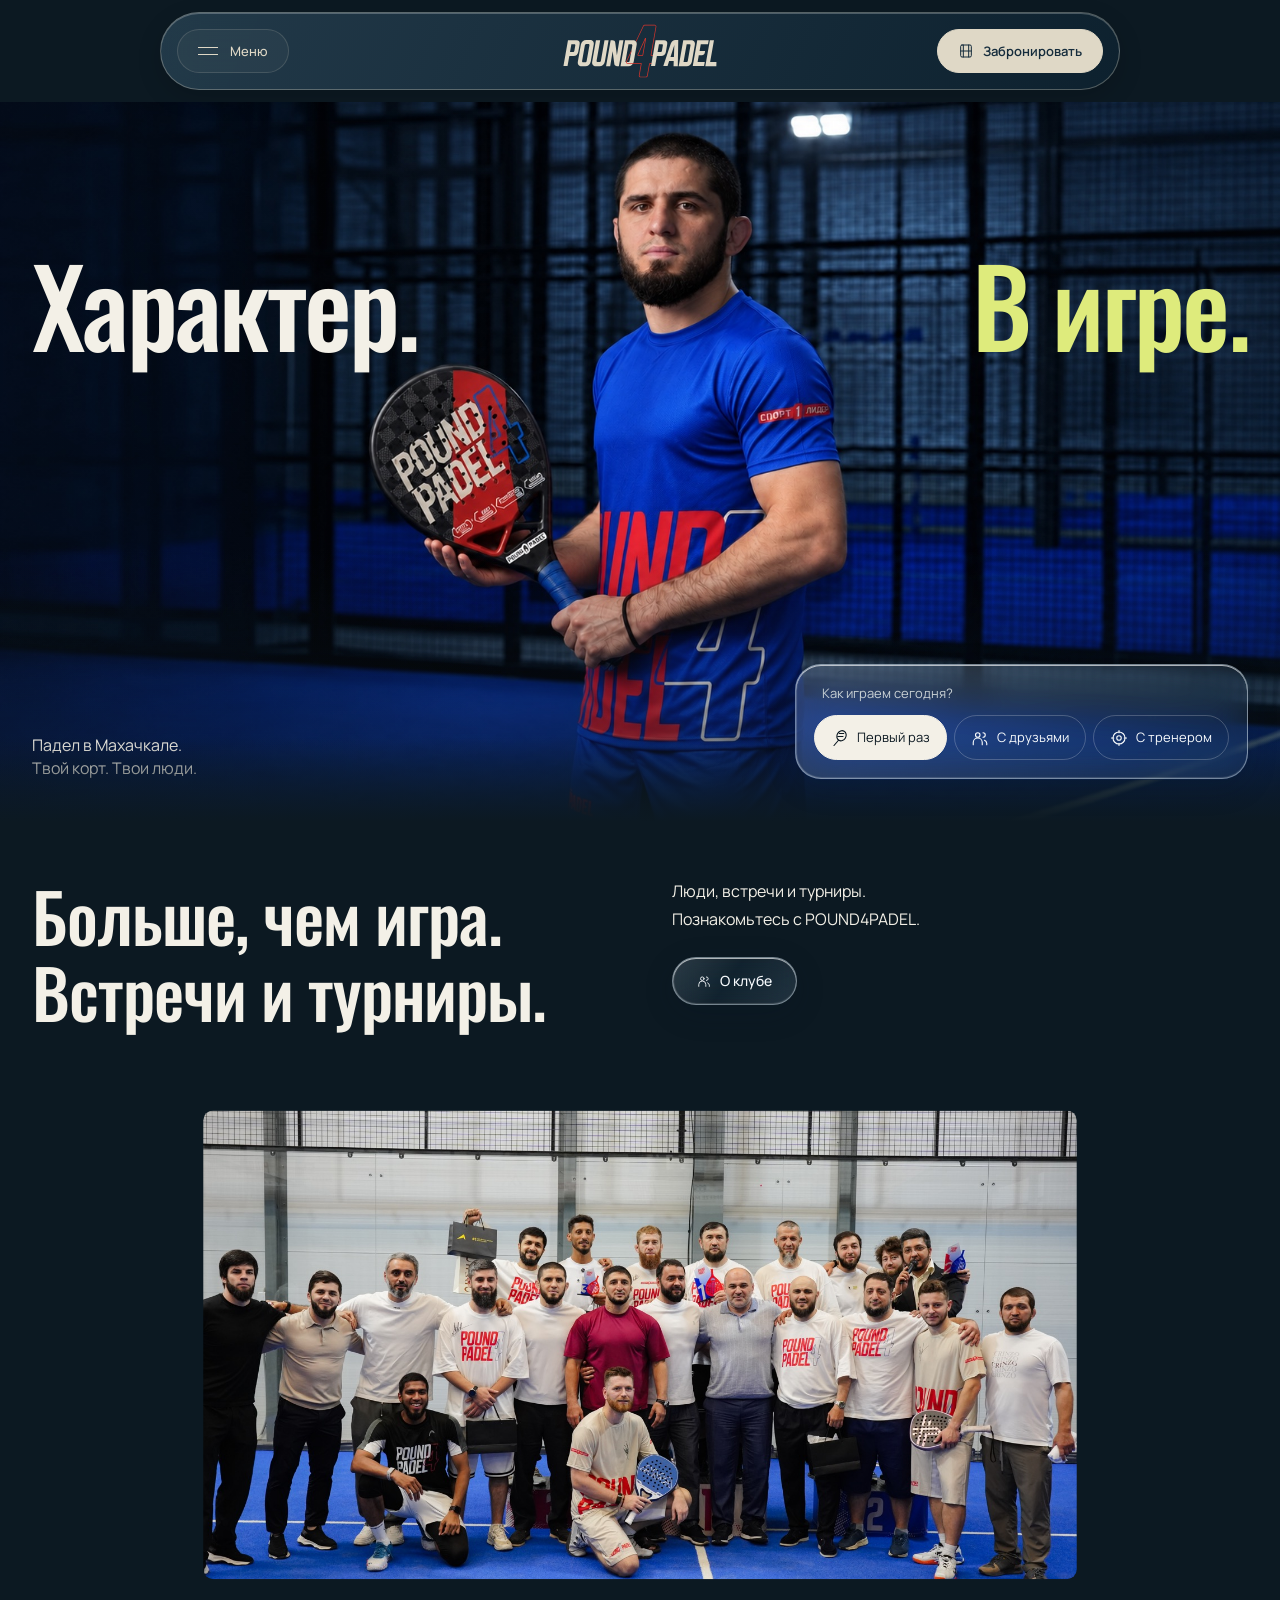
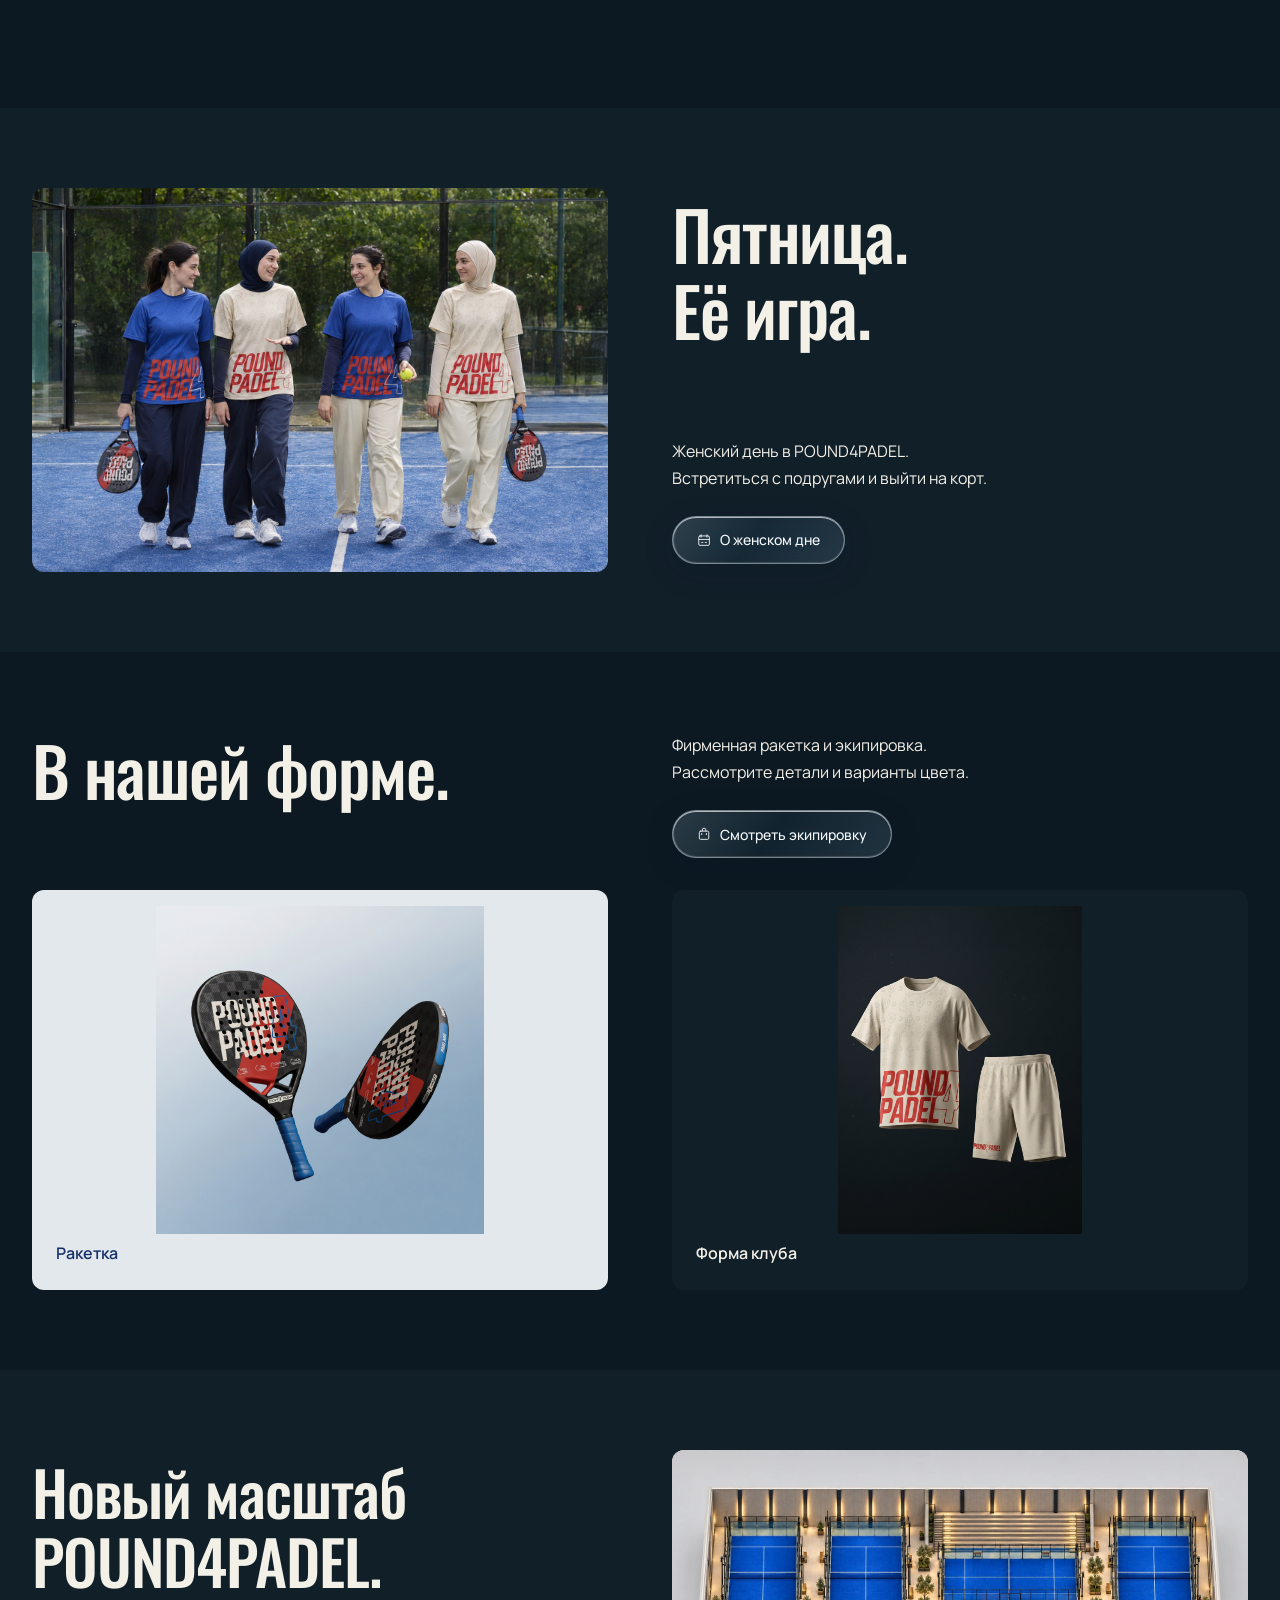
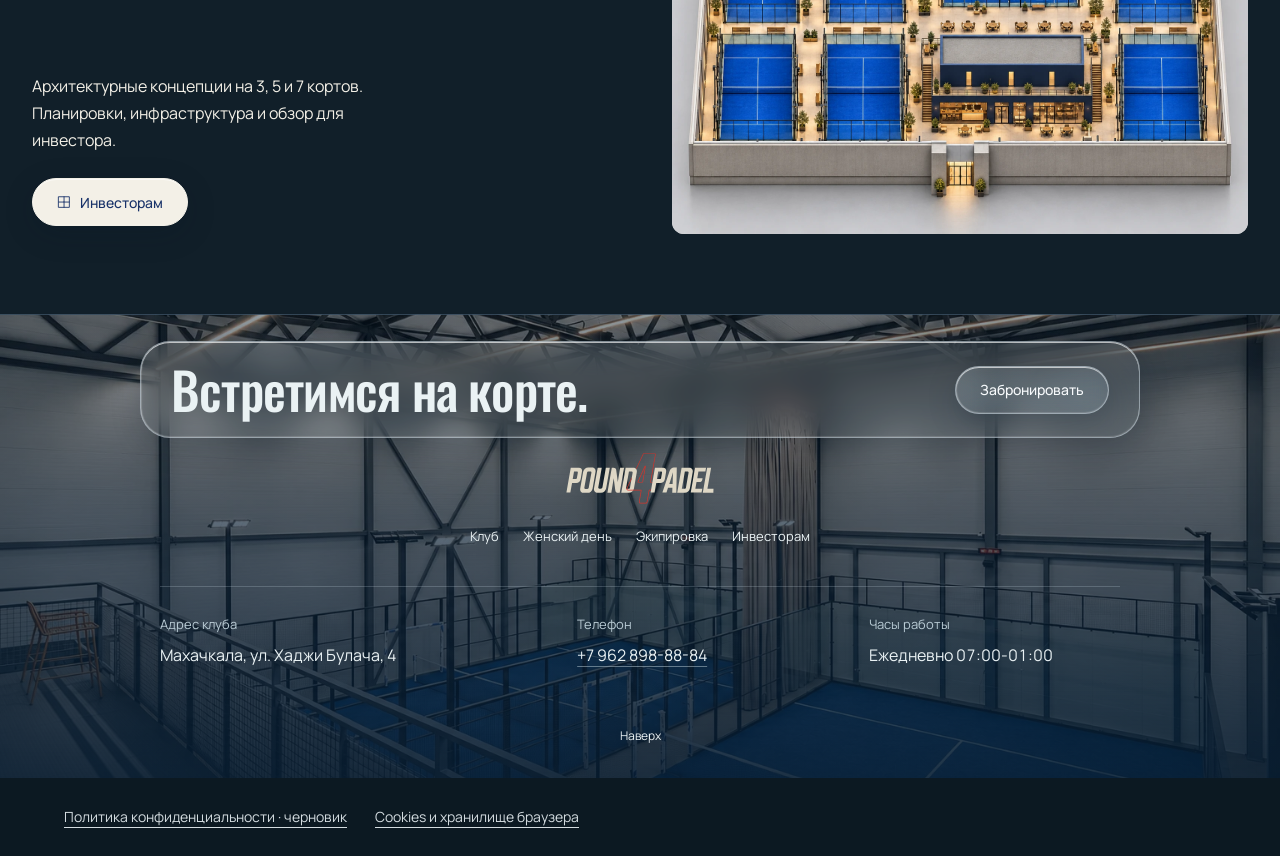
==== index.html @ c58ef733 "Refine capsule header and responsive navigation" ====
<!doctype html>
<html lang="ru">
<head><meta charset="utf-8"><meta http-equiv="Content-Security-Policy" content="default-src 'none'; script-src 'self' 'sha256-j190XaAT1OAZhYQk1CuRRf0c6F/wVRkdZjx1zXgl/Vw=' 'sha256-GOuy7npAQOIuOG693btuK/VLMtXKJEKAlKMQiYNycAg='; script-src-attr 'none'; style-src 'self' 'unsafe-inline'; img-src 'self' data:; font-src 'self'; media-src 'self'; connect-src 'none'; object-src 'none'; base-uri 'none'; form-action 'none'; upgrade-insecure-requests"><meta name="referrer" content="no-referrer"><meta name="viewport" content="width=device-width,initial-scale=1"><meta name="theme-color" content="#101820"><title>Падел-клуб POUND4PADEL в Махачкале</title><meta name="description" content="Падел-клуб POUND4PADEL в Махачкале: игра с друзьями и тренером, женский день, фирменная экипировка и архитектурные концепции для инвесторов."><link rel="icon" href="assets/logo-blue.svg" type="image/svg+xml"><link rel="preload" href="assets/oswald.ttf" as="font" type="font/ttf" crossorigin><link rel="stylesheet" href="site-index.c8ed34f610.css"><script defer src="app.js?v=astra-1"></script><link rel="preload" href="assets/manrope.ttf" as="font" type="font/ttf" crossorigin><script defer src="investors.js?v=3"></script><script defer src="components.js?v=1"></script><link rel="preload" href="assets/islam-likeness-corrected.jpg" as="image"><script defer src="site-experience.js?v=astra-1"></script>
<link rel="canonical" href="https://jonessssenator-art.github.io/pound4padel-concept/">
<meta name="robots" content="index, follow, max-image-preview:large">
<link rel="sitemap" type="application/xml" href="https://jonessssenator-art.github.io/pound4padel-concept/sitemap.xml">
<meta property="og:type" content="website">
<meta property="og:site_name" content="POUND4PADEL">
<meta property="og:locale" content="ru_RU">
<meta property="og:title" content="Падел-клуб POUND4PADEL в Махачкале">
<meta property="og:description" content="Падел-клуб POUND4PADEL в Махачкале: игра с друзьями и тренером, женский день, фирменная экипировка и архитектурные концепции для инвесторов.">
<meta property="og:url" content="https://jonessssenator-art.github.io/pound4padel-concept/">
<meta property="og:image" content="https://jonessssenator-art.github.io/pound4padel-concept/assets/club-community.jpg">
<meta property="og:image:alt" content="Участники встречи в клубе POUND4PADEL">
<meta property="og:image:width" content="1800">
<meta property="og:image:height" content="1200">
<meta name="twitter:card" content="summary_large_image">
<meta name="twitter:title" content="Падел-клуб POUND4PADEL в Махачкале">
<meta name="twitter:description" content="Падел-клуб POUND4PADEL в Махачкале: игра с друзьями и тренером, женский день, фирменная экипировка и архитектурные концепции для инвесторов.">
<meta name="twitter:image" content="https://jonessssenator-art.github.io/pound4padel-concept/assets/club-community.jpg">
<meta name="twitter:image:alt" content="Участники встречи в клубе POUND4PADEL">
<script type="application/ld+json">
{
  "@context": "https://schema.org",
  "@graph": [
    {
      "@type": [
        "SportsActivityLocation",
        "SportsOrganization"
      ],
      "@id": "https://jonessssenator-art.github.io/pound4padel-concept/#club",
      "name": "POUND4PADEL",
      "url": "https://jonessssenator-art.github.io/pound4padel-concept/",
      "description": "Падел-клуб POUND4PADEL в Махачкале.",
      "sport": "Падел",
      "logo": "https://jonessssenator-art.github.io/pound4padel-concept/assets/logo-blue.svg",
      "image": "https://jonessssenator-art.github.io/pound4padel-concept/assets/club-community.jpg",
      "address": {
        "@type": "PostalAddress",
        "streetAddress": "ул. Хаджи Булача, 4",
        "addressLocality": "Махачкала",
        "addressRegion": "Республика Дагестан",
        "addressCountry": "RU"
      },
      "telephone": "+79628988884",
      "openingHoursSpecification": {
        "@type": "OpeningHoursSpecification",
        "dayOfWeek": [
          "https://schema.org/Monday",
          "https://schema.org/Tuesday",
          "https://schema.org/Wednesday",
          "https://schema.org/Thursday",
          "https://schema.org/Friday",
          "https://schema.org/Saturday",
          "https://schema.org/Sunday"
        ],
        "opens": "07:00",
        "closes": "01:00"
      }
    },
    {
      "@type": "WebSite",
      "@id": "https://jonessssenator-art.github.io/pound4padel-concept/#website",
      "url": "https://jonessssenator-art.github.io/pound4padel-concept/",
      "name": "POUND4PADEL",
      "inLanguage": "ru-RU",
      "publisher": {
        "@id": "https://jonessssenator-art.github.io/pound4padel-concept/#club"
      }
    },
    {
      "@type": "WebPage",
      "@id": "https://jonessssenator-art.github.io/pound4padel-concept/#webpage",
      "url": "https://jonessssenator-art.github.io/pound4padel-concept/",
      "name": "Падел-клуб POUND4PADEL в Махачкале",
      "description": "Падел-клуб POUND4PADEL в Махачкале: игра с друзьями и тренером, женский день, фирменная экипировка и архитектурные концепции для инвесторов.",
      "inLanguage": "ru-RU",
      "isPartOf": {
        "@id": "https://jonessssenator-art.github.io/pound4padel-concept/#website"
      },
      "about": {
        "@id": "https://jonessssenator-art.github.io/pound4padel-concept/#club"
      },
      "publisher": {
        "@id": "https://jonessssenator-art.github.io/pound4padel-concept/#club"
      },
      "primaryImageOfPage": {
        "@id": "https://jonessssenator-art.github.io/pound4padel-concept/#image"
      },
      "mainEntity": {
        "@id": "https://jonessssenator-art.github.io/pound4padel-concept/#club"
      }
    },
    {
      "@type": "ImageObject",
      "@id": "https://jonessssenator-art.github.io/pound4padel-concept/#image",
      "contentUrl": "https://jonessssenator-art.github.io/pound4padel-concept/assets/club-community.jpg",
      "caption": "Участники встречи в клубе POUND4PADEL",
      "width": 1800,
      "height": 1200
    }
  ]
}
</script>
<link rel="preload" href="assets/logo.svg" as="image"><script>document.documentElement.dataset.chrome=new URLSearchParams(location.search).get("chrome")||"compact";</script><script defer src="astra-motion.js?v=1"></script></head>
<body class="site-experience home-page"><script src="loader.js?v=logo-draw-1"></script><a class="skip" href="#main">К содержанию</a><header class="header" id="top"><a class="brand" href="./" aria-label="POUND4PADEL - главная"><img src="assets/logo.svg" width="150" height="53" alt="POUND4PADEL"></a><nav id="navigation" aria-label="Основная навигация"><span class="nav-left"><a href="./" aria-current="page">Главная</a><a href="club.html">Клуб</a><a href="women.html">Женский день</a></span><span class="nav-right"><a href="equipment.html">Экипировка</a><a href="investors.html">Инвесторам</a><a href="#contacts">Контакты</a></span></nav><a class="header-cta ui-button ui-button-small" href="https://app.pound4padel.pro/"><svg class="site-icon" viewBox="0 0 24 24" fill="none" stroke="currentColor" stroke-width="1.6" stroke-linecap="round" stroke-linejoin="round" aria-hidden="true"><rect x="4" y="3" width="16" height="18" rx="2"/><path d="M4 12h16M8 3v18m8-18v18"/></svg>Забронировать</a><span class="header-city">Махачкала</span><button class="menu" aria-label="Открыть меню" aria-controls="navigation" aria-expanded="false"><i class="menu-lines" aria-hidden="true"><span></span><span></span></i><b class="menu-label" aria-hidden="true">Меню</b></button></header><main id="main"><section class="hero" aria-labelledby="hero-title"><img class="hero-photo" src="assets/islam-likeness-corrected.jpg" width="1672" height="941" alt="Ислам Махачев на падел-корте в фирменной форме POUND4PADEL." fetchpriority="high"><div class="hero-shade"></div><h1 id="hero-title"><span class="hero-left">Характер.</span><span class="hero-right">В игре.</span></h1><p class="hero-note">Падел в Махачкале.<br>Твой корт. Твои люди.</p><div class="game-dock" aria-label="Быстрый выбор игры"><p>Как играем сегодня?</p><div><a href="club.html?format=start#play"><svg class="site-icon" viewBox="0 0 24 24" fill="none" stroke="currentColor" stroke-width="1.6" stroke-linecap="round" stroke-linejoin="round" aria-hidden="true"><ellipse cx="14" cy="9" rx="6" ry="7" transform="rotate(30 14 9)"/><path d="m10 15-6 7m7-16h6m-8 4h7"/></svg>Первый раз</a><a href="club.html?format=friends#play"><svg class="site-icon" viewBox="0 0 24 24" fill="none" stroke="currentColor" stroke-width="1.6" stroke-linecap="round" stroke-linejoin="round" aria-hidden="true"><circle cx="9" cy="8" r="3"/><path d="M3 21v-3a6 6 0 0 1 12 0v3M16 5a3 3 0 0 1 0 6m2 4a5 5 0 0 1 3 4v2"/></svg>С друзьями</a><a href="club.html?format=practice#play"><svg class="site-icon" viewBox="0 0 24 24" fill="none" stroke="currentColor" stroke-width="1.6" stroke-linecap="round" stroke-linejoin="round" aria-hidden="true"><circle cx="12" cy="12" r="8"/><circle cx="12" cy="12" r="3"/><path d="M12 2v3m0 14v3M2 12h3m14 0h3"/></svg>С тренером</a></div></div></section>
<section class="home-club section" id="club"><div class="section-heading"><h2>Больше, чем игра.<br>Встречи и турниры.</h2><div class="teaser-copy"><p>Люди, встречи и турниры.<br>Познакомьтесь с POUND4PADEL.</p><a class="ui-button" href="club.html"><svg class="site-icon" viewBox="0 0 24 24" fill="none" stroke="currentColor" stroke-width="1.6" stroke-linecap="round" stroke-linejoin="round" aria-hidden="true"><circle cx="9" cy="8" r="3"/><path d="M3 21v-3a6 6 0 0 1 12 0v3M16 5a3 3 0 0 1 0 6m2 4a5 5 0 0 1 3 4v2"/></svg>О клубе</a></div></div><a class="teaser-photo motion-reveal" href="club.html" aria-label="Познакомиться с клубом"><img src="assets/club-community.jpg" width="1800" height="1200" alt="Участники встречи на корте POUND4PADEL" loading="lazy"></a></section>
<section class="home-women section" id="women"><div class="section-heading"><h2>Пятница.<br>Её игра.</h2><div class="teaser-copy"><p>Женский день в POUND4PADEL.<br>Встретиться с подругами и выйти на корт.</p><a class="ui-button" href="women.html"><svg class="site-icon" viewBox="0 0 24 24" fill="none" stroke="currentColor" stroke-width="1.6" stroke-linecap="round" stroke-linejoin="round" aria-hidden="true"><rect x="3" y="5" width="18" height="16" rx="2"/><path d="M7 3v4m10-4v4M3 11h18m-13 5h2m4 0h2"/></svg>О женском дне</a></div></div><a class="teaser-photo" href="women.html" aria-label="Подробнее о женском дне"><img src="assets/women-friday.jpg" width="1536" height="1024" alt="Участницы женского дня на падел-корте" loading="lazy"></a></section>
<section class="home-equipment section" id="equipment"><div class="section-heading"><h2>В нашей форме.</h2><div class="teaser-copy"><p>Фирменная ракетка и экипировка.<br>Рассмотрите детали и варианты цвета.</p><a class="ui-button" href="equipment.html"><svg class="site-icon" viewBox="0 0 24 24" fill="none" stroke="currentColor" stroke-width="1.6" stroke-linecap="round" stroke-linejoin="round" aria-hidden="true"><rect x="4" y="7" width="16" height="14" rx="2"/><path d="M9 7V5a3 3 0 0 1 6 0v2M8 11v2m8-2v2"/></svg>Смотреть экипировку</a></div></div><div class="home-products"><a href="equipment.html#racket"><img src="assets/rackets.jpeg" width="2048" height="2048" alt="Фирменная ракетка POUND4PADEL" loading="lazy"><span>Ракетка</span></a><a href="equipment.html#kit"><img src="assets/kit.jpeg" width="1792" height="2400" alt="Бежевая форма POUND4PADEL" loading="lazy"><span>Форма клуба</span></a></div></section>
<section class="home-investors section" id="investors"><div class="section-heading"><h2>Новый масштаб<br>POUND4PADEL.</h2><div class="teaser-copy"><p>Архитектурные концепции на 3, 5 и 7 кортов. Планировки, инфраструктура и обзор для инвестора.</p><a class="ui-button ui-button-primary" href="investors.html"><svg class="site-icon" viewBox="0 0 24 24" fill="none" stroke="currentColor" stroke-width="1.6" stroke-linecap="round" stroke-linejoin="round" aria-hidden="true"><path d="M3 3h18v18H3zM3 12h9V3m0 9h9m-9 0v9"/></svg>Инвесторам</a></div></div><a class="investor-teaser-image" href="investors.html" aria-label="Открыть архитектурные концепции для инвестора"><img src="assets/investor-7-straight.webp" width="1536" height="1024" alt="Концепция комплекса POUND4PADEL на семь кортов" loading="lazy"></a></section>
</main><dialog class="image-dialog" aria-label="Просмотр фотографий"><button class="dialog-close ui-button ui-button-small" aria-label="Закрыть просмотр">Закрыть <span aria-hidden="true">×</span></button><img alt=""><p aria-live="polite"></p><div class="gallery-controls" hidden><div class="gallery-step"><button type="button" class="ui-button ui-button-small" data-gallery-step="-1" aria-label="Предыдущее фото">Назад</button><button type="button" class="ui-button ui-button-small" data-gallery-step="1" aria-label="Следующее фото">Далее</button></div><div class="gallery-thumbs" aria-label="Фотографии клуба"></div></div></dialog><footer class="site-footer" id="footer"><div class="footer-invite"><h2>Встретимся на корте.</h2><a class="ui-button" href="https://app.pound4padel.pro/">Забронировать</a></div><a href="./" aria-label="POUND4PADEL - главная"><img src="assets/logo.svg" width="150" height="53" alt="POUND4PADEL"></a><nav aria-label="Разделы сайта"><a href="club.html">Клуб</a><a href="women.html">Женский день</a><a href="equipment.html">Экипировка</a><a href="investors.html">Инвесторам</a></nav><div class="club-contacts" id="contacts" role="group" aria-label="Контакты клуба"><div><span class="contact-label">Адрес клуба</span><address>Махачкала, ул. Хаджи Булача, 4</address></div><div><span class="contact-label">Телефон</span><a class="contact-phone" href="tel:+79628988884">+7 962 898-88-84</a></div><div><span class="contact-label">Часы работы</span><p>Ежедневно <span class="contact-hours">07:00-01:00</span></p></div></div><a href="#top">Наверх</a></footer><nav class="legal-links" aria-label="Правовая информация"><a href="privacy.html">Политика конфиденциальности · черновик</a><a href="cookies.html">Cookies и хранилище браузера</a></nav><script src="chrome-options.js"></script></body></html>
---- site-index.c8ed34f610.css ----
/* style.css */
@font-face{font-family:Involve;src:url('assets/involve.ttf') format('truetype');font-weight:100 900;font-display:swap}*{box-sizing:border-box}html{scroll-behavior:smooth;scroll-padding-top:24px}body{margin:0;background:#101820;color:#f3f0e8;font-family:Involve,sans-serif;font-size:16px;line-height:1.5}::selection{background:#d4352c;color:white}a{color:inherit;text-decoration:none}button{font:inherit;color:inherit;cursor:pointer}button,a,summary{-webkit-tap-highlight-color:transparent}button:focus-visible,a:focus-visible,summary:focus-visible,[tabindex]:focus-visible{outline:3px solid #d9ef50;outline-offset:6px}img{display:block;max-width:100%}svg{width:26px;height:26px;fill:none;stroke:currentColor;stroke-width:1.5}h1,h2,h3,p,figure{margin:0}h1,h2,h3{font-weight:500;letter-spacing:-.045em;line-height:1.02}h2{font-size:clamp(42px,5.7vw,88px)}p{font-weight:400}button{border:0;background:none}section{position:relative}section[id]{scroll-margin-top:24px}.skip{position:fixed;left:16px;top:-80px;padding:12px;background:#fff;color:#1448a3;z-index:20}.skip:focus{top:16px}.header{height:92px;padding:18px 3.2%;display:flex;align-items:center;justify-content:space-between;background:#101820;gap:40px}.brand{width:150px}.header nav{display:flex;gap:36px;margin-left:auto;margin-right:6vw;font-size:14px}.header nav a{padding:12px 0}.header-cta{display:flex;align-items:center;gap:32px;border-bottom:1px solid #f3f0e855;padding:8px 0;font-size:14px}.header-cta span{font-size:25px}.menu{display:none}.hero{width:100%;aspect-ratio:1672/941;overflow:hidden;isolation:isolate}.hero-photo{position:absolute;inset:0;width:100%;height:100%;object-fit:cover}.hero-shade{position:absolute;inset:0;background:linear-gradient(90deg,#07131966,transparent 37%,transparent 64%,#07131944),linear-gradient(0deg,#071319bb,transparent 28%);pointer-events:none}.hero h1{position:absolute;inset:0;font-size:clamp(60px,7.4vw,120px);font-weight:400;letter-spacing:-.065em}.hero h1 span{position:absolute;top:33%}.hero-left{left:3.2%}.hero-right{right:4.5%;color:#e0ec87}.hero-note{position:absolute;left:3.4%;top:53%;font-size:clamp(14px,1.15vw,18px);line-height:1.4}.hero-person{position:absolute;right:4%;top:55%;font-size:14px}.hero-link{position:absolute;bottom:6%;right:3.3%;display:flex;align-items:center;gap:60px;border-bottom:1px solid #e0ec87;padding-bottom:12px;font-size:clamp(17px,1.6vw,25px);color:#e0ec87}.scroll-link{position:absolute;left:3.4%;bottom:6%;border:1px solid #ffffff66;border-radius:50%;width:48px;height:48px;display:grid;place-items:center}.energy{min-height:760px;height:64vw;max-height:1000px;overflow:hidden;background:#08111c}.balls-photo{position:absolute;width:100%;height:100%;object-fit:cover;object-position:center}.energy-shade{position:absolute;inset:0;background:linear-gradient(0deg,#101820,transparent 35%),radial-gradient(ellipse at center,#07111d77,transparent 60%)}.energy-copy{position:relative;text-align:center;padding-top:19%;max-width:520px;margin:auto}.energy h2{font-size:clamp(50px,5.8vw,90px);line-height:.98;letter-spacing:-.05em}.energy p{font-size:15px;line-height:1.5;margin:26px 0 32px;text-shadow:0 1px 8px #000}.text-link{display:inline-flex;align-items:center;justify-content:space-between;gap:48px;padding:8px 0 12px;border-bottom:1px solid currentColor;font-size:16px}.section{padding:100px 4%}.section-heading{display:flex;justify-content:space-between;align-items:flex-end;gap:40px;margin-bottom:50px}.section-heading>p{font-size:16px;line-height:1.4;max-width:280px}.play{padding-top:40px}.play-layout{display:grid;grid-template-columns:1fr 1fr;gap:7vw;align-items:center}.tabs{display:flex;border-bottom:1px solid #ffffff40;gap:26px;margin-bottom:35px}.tabs button{padding:16px 0;white-space:nowrap;font-size:15px;border-bottom:2px solid transparent;margin-bottom:-1px;color:#b2bac0}.tabs [aria-selected=true]{color:#e0ec87;border-color:#e0ec87}.panel h3{font-size:clamp(30px,3vw,46px);margin-bottom:20px}.panel p{max-width:430px;font-size:16px;color:#c0c9cd;line-height:1.65}.panel .text-link{margin-top:28px}.panel[hidden]{display:none}.court-demo{background:#183269;padding:26px 24px 20px;border-radius:3px}.court{width:100%;height:auto;display:block;stroke:none}.surface{fill:#1448a3}.lines{fill:none;stroke:#dfd8c6;stroke-width:2}.lines .net{stroke-width:4;stroke-dasharray:3 3}.players{fill:#dfd8c6}.players circle:nth-child(n+3){fill:#d4352c;stroke:#f9a294;stroke-width:2}.rally-ball{fill:#e0ef57}.court-caption{display:flex;justify-content:space-between;align-items:center;gap:20px;font-size:12px;margin-top:18px;color:#e9edff}.rally-toggle{padding:10px 0;text-align:right;font-size:12px}.rally-toggle span{padding-left:7px}.equipment{padding-top:60px}.equipment .section-heading h2{font-size:clamp(42px,5vw,76px)}.equipment-grid{display:grid;grid-template-columns:1.12fr 1fr;gap:24px;align-items:start}.equipment figure{position:relative;overflow:hidden}.equipment figure img{width:100%;object-fit:cover;transition:transform 600ms cubic-bezier(.23,1,.32,1)}.racket-card img{aspect-ratio:1/1.08}.kit-card{margin-top:100px}.kit-card img{aspect-ratio:1/1.12;object-position:50% 45%}.equipment figcaption{padding:24px 0 0;display:flex;flex-wrap:wrap;align-items:baseline;justify-content:space-between;gap:16px}.equipment h3{font-size:28px}.equipment figcaption span{font-size:13px;color:#b2bac0}.space{height:800px;min-height:620px;overflow:hidden}.space>img{width:100%;height:100%;object-fit:cover}.space-shade{position:absolute;inset:0;background:linear-gradient(0deg,#071319df,transparent 65%),linear-gradient(90deg,#07131977,transparent)}.space-top{position:absolute;top:40px;left:4%;right:4%;display:flex;justify-content:space-between;font-size:14px}.space h2{position:absolute;left:4%;top:27%;font-size:clamp(70px,9vw,140px);color:#e0ec87}.space-bottom{position:absolute;bottom:55px;left:4%;right:4%;display:flex;justify-content:space-between;align-items:flex-end;gap:30px}.space-bottom p{font-size:16px;line-height:1.6}.space-bottom .text-link{color:#e0ec87}.first{display:grid;grid-template-columns:1fr 1fr;gap:8vw;padding-bottom:120px}.first h2{font-size:clamp(40px,4.6vw,68px)}.first>div>p{color:#b2bac0;margin-top:22px}.questions details{border-top:1px solid #ffffff35}.questions details:last-child{border-bottom:1px solid #ffffff35}.questions summary{list-style:none;display:flex;align-items:center;justify-content:space-between;gap:24px;font-size:18px;cursor:pointer;padding:24px 0}.questions summary::-webkit-details-marker{display:none}.questions summary span{font-size:27px;line-height:1;transition:transform 200ms cubic-bezier(.23,1,.32,1)}.questions details[open] summary span{transform:rotate(45deg)}.questions details p{color:#bbc6cc;font-size:15px;line-height:1.6;max-width:500px;padding:0 40px 25px 0}.closing{background:#1448a3;display:flex;justify-content:space-between;align-items:flex-end;gap:50px;padding-top:80px;padding-bottom:85px}.closing h2{font-size:clamp(48px,6.8vw,104px)}.closing>div{max-width:340px}.closing p{font-size:15px;line-height:1.6;margin-bottom:30px}.closing .text-link{font-size:15px}footer{padding:50px 4%;display:flex;align-items:center;justify-content:space-between;gap:40px}footer p{font-size:11px;line-height:1.6;color:#b2bac0;max-width:560px}footer>a:last-child{font-size:13px;white-space:nowrap}.header a,.text-link,.hero-link{transition:color 160ms ease}.header a:hover,.text-link:hover{color:#e0ec87}@media(hover:hover) and (pointer:fine){.equipment figure:hover img{transform:scale(1.025)}}@media(min-width:1600px){.section{padding-left:max(4%,calc((100vw - 1600px)/2));padding-right:max(4%,calc((100vw - 1600px)/2))}}
@media(max-width:950px){.header{height:80px}.header nav{margin-right:0;gap:24px}.hero{min-height:620px;aspect-ratio:auto}.hero-photo{object-position:51% center}.hero h1{font-size:7.2vw}.hero h1 span{top:32%}.hero-person{top:52%}.hero-note{top:48%;font-size:13px}.hero-link{gap:25px}.energy{min-height:680px}.energy-copy{padding-top:150px}.section{padding:75px 5%}.play-layout{gap:30px}.tabs{gap:18px}.tabs button{font-size:13px}.court-demo{padding:15px}.court-caption{flex-direction:column;gap:0;align-items:flex-start}.kit-card{margin-top:60px}.equipment figcaption{display:block}.equipment figcaption span{display:block;margin-top:12px}.equipment h3{font-size:24px}.space{height:700px}.first{gap:35px}.closing{gap:30px}footer{gap:30px}}
@media(max-width:650px){.header{height:76px;padding:13px 20px;gap:20px}.brand{width:115px}.header-cta{margin-left:auto;gap:12px;font-size:13px}.menu{display:flex;flex-direction:column;justify-content:center;gap:6px;width:38px;height:44px;padding:7px}.menu span{height:1px;background:currentColor;width:24px;transition:transform 200ms ease}.menu[aria-expanded=true] span:first-child{transform:translateY(3.5px) rotate(45deg)}.menu[aria-expanded=true] span:last-child{transform:translateY(-3.5px) rotate(-45deg)}.header nav{display:none;position:absolute;left:0;right:0;top:76px;background:#101820;z-index:10;padding:20px;box-shadow:0 20px 30px #0004}.header nav.open{display:flex;flex-direction:column;gap:6px}.header nav a{padding:12px}.hero{height:calc(100svh - 76px);max-height:850px;min-height:640px}.hero-photo{object-position:51% center}.hero-shade{background:linear-gradient(0deg,#071319ef,transparent 55%),linear-gradient(90deg,#07131922,transparent)}.hero h1{inset:auto 20px 130px;height:auto;font-size:clamp(48px,13vw,76px);line-height:1.05;letter-spacing:-.055em}.hero h1 span{position:static;display:block}.hero-right{margin-left:19%}.hero-note{top:20px;left:20px;font-size:12px}.hero-person{top:20px;right:20px;font-size:11px}.hero-link{left:20px;right:20px;bottom:30px;font-size:18px}.scroll-link{display:none}.energy{height:700px;min-height:0}.balls-photo{object-position:49% center}.energy-copy{padding:170px 18px 0}.energy h2{font-size:57px}.energy p{font-size:14px}.energy-shade{background:linear-gradient(0deg,#101820,transparent 60%),radial-gradient(ellipse at center,#07111d88,transparent 80%)}.section{padding:62px 20px}.section-heading{display:block;margin-bottom:32px}.section-heading p{margin-top:22px;font-size:14px}.play{padding-top:30px}.play-layout{display:flex;flex-direction:column;align-items:stretch;gap:38px}.tabs{justify-content:space-between;gap:8px}.tabs button{font-size:14px}.panel{min-height:270px}.panel h3{font-size:35px}.panel p{font-size:15px}.court-caption{flex-direction:row;align-items:center;font-size:10px;gap:10px}.rally-toggle{font-size:11px}.equipment-grid{grid-template-columns:1fr;gap:42px}.kit-card{margin-top:0}.equipment figure img{aspect-ratio:1/1.08}.equipment figcaption{padding-top:20px}.equipment h3{font-size:28px}.equipment figcaption span{font-size:12px;margin-top:8px}.space{height:690px;min-height:0}.space>img{object-position:56% center}.space-top{left:20px;right:20px;top:26px;font-size:11px}.space h2{left:20px;top:25%;font-size:76px}.space-bottom{left:20px;right:20px;bottom:35px;display:block}.space-bottom p{font-size:14px}.space-bottom .text-link{margin-top:30px;font-size:16px}.first{display:block}.first h2{font-size:47px}.first>div>p{font-size:14px}.questions{margin-top:36px}.questions summary{font-size:16px;padding:23px 0}.questions details p{font-size:14px;padding-right:12px}.closing{display:block;padding-top:55px;padding-bottom:60px}.closing h2{font-size:51px}.closing>div{margin-top:35px}.closing p{font-size:14px}footer{padding:35px 20px;flex-wrap:wrap;align-items:flex-start;gap:25px}footer>a:first-child{width:115px}footer p{order:3;width:100%;font-size:10px}footer>a:last-child{margin-left:auto}.text-link{font-size:15px}}
@media(prefers-reduced-motion:reduce){html{scroll-behavior:auto}*,*::before,*::after{animation:none!important;transition:none!important}.hero-photo,.balls-photo{transform:none!important}}
/* Let the responsive aspect ratio determine product image height. */
.equipment figure img{height:auto}
/* Connected photographic scenes and complete product views. */
.skip{top:0;transform:translateY(-160%)}.skip:focus{transform:translateY(-160%)}.skip:focus-visible{transform:translateY(0)}
.hero::after{content:"";position:absolute;inset:auto 0 0;height:110px;background:linear-gradient(transparent,#08111c);pointer-events:none;z-index:1}.hero-link,.scroll-link{z-index:2}.energy{margin-top:-1px}.energy::before{content:"";position:absolute;inset:0 0 auto;height:100px;background:linear-gradient(#08111c,transparent);z-index:1;pointer-events:none}.energy-copy{z-index:2}.energy{height:58vw;min-height:680px}.play{padding-bottom:50px}.equipment{padding-top:55px;padding-bottom:100px}.equipment-scene{position:relative;margin:0 -4.35% 42px;overflow:hidden;aspect-ratio:1.9}.equipment-scene>img{width:100%;height:100%;object-fit:cover}.equipment-scene::after{content:"";position:absolute;inset:0;pointer-events:none;background:linear-gradient(0deg,#101820,transparent 17%),linear-gradient(180deg,#101820,transparent 15%)}.detail-point{position:absolute;left:65%;top:30%;z-index:2;display:flex;align-items:center;gap:12px}.detail-point>span:first-child{display:grid;place-items:center;width:44px;height:44px;background:#dfd8c6;color:#101820;border-radius:50%;font-size:28px;box-shadow:0 6px 20px #0004}.point-label{font-size:13px;background:#101820d9;padding:8px 12px;border-radius:4px}.detail-note{position:absolute;z-index:3;left:55%;top:43%;max-width:290px;background:#dfd8c6;color:#101820;padding:22px;border-radius:8px;box-shadow:0 15px 40px #0005}.detail-note strong{font-size:16px}.detail-note p{font-size:13px;line-height:1.5;margin-top:10px}.scene-zoom{position:absolute;left:5%;bottom:10%;z-index:2;padding:12px 18px;background:#101820d9;border:1px solid #ffffff55;border-radius:30px;font-size:13px;display:flex;align-items:center;gap:35px}.equipment-grid{grid-template-columns:1fr 1fr;gap:28px}.kit-card{margin-top:0}.product-window{height:570px;border-radius:14px;overflow:hidden}.product-window.light{background:#e2e8ec}.product-window.dark{background:#111a1f}.product-window>button{display:block;width:100%;height:100%;padding:0;cursor:zoom-in}.equipment .product-window img{width:100%;height:100%;object-fit:contain;aspect-ratio:auto;object-position:center}.equipment figcaption{padding:24px 0 0;display:flex;align-items:flex-start;justify-content:space-between;gap:16px;flex-wrap:wrap}.equipment figcaption span{display:block;margin-top:9px}.equipment h3{font-size:27px}.product-options{display:flex;gap:8px;padding-top:4px}.product-options button:not(.cream):not(.blue){border:1px solid #ffffff40;border-radius:20px;font-size:11px;padding:8px 12px}.product-options button[aria-pressed=true]:not(.cream):not(.blue){background:#dfd8c6;color:#101820;border-color:#dfd8c6}.swatches button{width:28px;height:28px;border-radius:50%;border:3px solid #101820;outline:1px solid transparent}.swatches button[aria-pressed=true]{outline-color:#f3f0e8}.swatches .cream{background:#dfd8c6}.swatches .blue{background:#1448a3}.space::before{content:"";position:absolute;inset:0 0 auto;height:120px;background:linear-gradient(#101820,transparent);z-index:1;pointer-events:none}.space-top{z-index:2;top:60px}.space-shade{background:linear-gradient(0deg,#101820,transparent 80%),linear-gradient(90deg,#10182077,transparent)}.space-views{position:absolute;right:4%;top:120px;display:flex;gap:6px;background:#101820a8;border:1px solid #ffffff44;border-radius:30px;padding:5px}.space-view{font-size:12px;padding:9px 16px;border-radius:24px}.space-view[aria-pressed=true]{background:#dfd8c6;color:#101820}.image-dialog{border:1px solid #ffffff30;border-radius:12px;background:#101820;color:#f3f0e8;padding:60px 25px 20px;width:min(1000px,94vw);max-height:94svh}.image-dialog::backdrop{background:#050b11e8}.image-dialog>img{max-height:73svh;max-width:100%;width:auto;margin:auto;object-fit:contain}.dialog-close{position:absolute;right:20px;top:14px;padding:8px;display:flex;align-items:center;gap:22px;font-size:13px}.dialog-close span{font-size:28px}.image-dialog p{font-size:13px;text-align:center;margin-top:15px}.closing{background:linear-gradient(165deg,#183269,#1448a3)}.progress-bar{position:fixed;left:0;top:0;width:100%;height:2px;z-index:30;background:#e0ec87;transform-origin:left;transform:scaleX(0);pointer-events:none}
@media(max-width:950px){.product-window{height:430px}.equipment h3{font-size:23px}.equipment-scene{margin-left:-5.55%;margin-right:-5.55%}}
@media(max-width:650px){.hero-photo{object-position:51% center}.energy{height:670px;min-height:0}.energy-copy{padding-top:170px}.equipment-scene{margin:0 -20px 30px;aspect-ratio:1.15}.equipment-scene>img{object-position:62% center}.equipment-grid{grid-template-columns:1fr;gap:38px}.product-window{height:450px;max-height:125vw}.equipment h3{font-size:25px}.equipment figcaption{gap:15px}.equipment figcaption span{font-size:12px}.detail-point{left:58%;top:22%}.point-label{display:none}.detail-note{left:20%;right:5%;top:37%;padding:18px;font-size:12px}.scene-zoom{left:20px;bottom:11%;padding:10px 14px}.equipment{padding-bottom:50px}.space-views{top:90px;right:20px}.space-top{top:45px}.space h2{font-size:67px}.image-dialog{padding:65px 10px 20px}.image-dialog>img{max-height:70svh}}
/* Original product master: front and profile, without perspective regeneration. */
.equipment-scene{margin:0 0 40px;aspect-ratio:auto;height:650px;background:#fdfefe;border-radius:14px;display:flex;align-items:center;color:#183269}
.equipment-scene>img{position:absolute;right:3%;top:3%;width:58%;height:94%;object-fit:contain;object-position:center}
.equipment-scene::after{display:none}.racket-intro{position:relative;z-index:1;width:40%;padding:0 0 60px 5%}.racket-intro h3{font-size:clamp(38px,4vw,64px);line-height:1.03}.racket-intro p{margin-top:24px;font-size:14px;line-height:1.6}.equipment-scene .detail-point{left:67%;top:33%}.equipment-scene .detail-note{left:47%;top:44%}.equipment-scene .scene-zoom{left:5%;bottom:11%;background:#183269;color:#fff;border:0}.equipment-scene .point-label{color:#fff}.equipment-scene .detail-point>span:first-child{background:#183269;color:#fff}
@media(max-width:650px){.equipment-scene{height:650px;margin:0 0 30px;display:block}.racket-intro{padding:24px;width:100%}.racket-intro h3{font-size:32px;line-height:1.05}.racket-intro h3 br{display:none}.racket-intro p{margin-top:12px;font-size:12px}.equipment-scene>img{width:92%;height:65%;right:4%;top:23%}.equipment-scene .scene-zoom{left:24px;bottom:22px}.equipment-scene .detail-point{left:54%;top:42%}.equipment-scene .detail-note{left:8%;right:8%;top:52%}}
@media(max-width:650px){.racket-intro h3 br{display:block}.racket-intro h3{font-size:30px}.racket-intro p{margin-top:10px}.equipment-scene>img{top:26%;height:61%}}
/* Format selection lives within a single photographic court scene. */
.play{padding-top:32px;padding-bottom:70px}.play .section-heading{margin-bottom:32px}.play .section-heading h2{font-size:clamp(42px,5.4vw,78px)}.play-experience{position:relative;isolation:isolate;min-height:650px;overflow:hidden;border-radius:16px;background:#12315b}.play-photo{position:absolute;inset:0;width:100%;height:100%;object-fit:cover;object-position:center;transform:scale(1.02);transition:transform 900ms cubic-bezier(.23,1,.32,1)}.play-experience[data-format=friends] .play-photo{transform:scale(1.08) translateX(-1%)}.play-experience[data-format=practice] .play-photo{transform:scale(1.12) translateX(2%)}.play-shade{position:absolute;inset:0;background:linear-gradient(90deg,#07131de8 0%,#07131dbb 30%,#07131d33 64%,#07131d22),linear-gradient(0deg,#07131d88,transparent 50%);pointer-events:none}.play .tabs{position:relative;display:grid;grid-template-columns:repeat(3,1fr);gap:0;margin:0 36px;border-bottom:1px solid #ffffff50}.play .tabs button{display:flex;align-items:center;justify-content:space-between;gap:12px;padding:24px 20px;border-bottom:2px solid transparent;margin-bottom:-1px;font-size:16px;color:#f3f0e8;text-align:left;transition:background 180ms ease,color 180ms ease}.play .tabs button span{font-size:22px;opacity:.45}.play .tabs button[aria-selected=true]{border-color:#e0ec87;color:#e0ec87;background:#07131d45}.play .tabs button[aria-selected=true] span{opacity:1}.play-content{position:relative;padding:60px 55px 48px;max-width:590px}.play .panel{min-height:390px}.play .panel h3{font-size:clamp(36px,4vw,58px);line-height:1.05;margin-bottom:22px}.play .panel p{color:#e2e8eb;font-size:16px;max-width:390px;line-height:1.6}.format-features{list-style:none;padding:0;margin:25px 0 36px;display:flex;gap:10px;flex-wrap:wrap}.format-features li{padding:7px 12px;border:1px solid #ffffff55;border-radius:24px;color:#e0e6e9;font-size:12px}.play-action{display:inline-flex;align-items:center;justify-content:space-between;gap:28px;padding:16px 20px;background:#e0ec87;color:#101820;border-radius:4px;font-size:14px;line-height:1.4;transition:background 160ms ease}.play-action:hover{background:#f0f6bb}.play-action svg{width:22px;flex-shrink:0}.play-aside{position:absolute;right:4%;bottom:48px;display:flex;flex-direction:column;font-size:clamp(30px,4.5vw,65px);line-height:1.02;letter-spacing:-.04em;color:#f3f0e8;text-align:right}.play-aside span:last-child{color:#e0ec87}
@media(max-width:950px){.play-content{max-width:500px;padding:45px 35px}.play .tabs{margin:0 20px}.play .tabs button{padding:22px 12px;font-size:14px}.play-aside{font-size:34px}}
@media(max-width:650px){.play{padding-top:20px;padding-bottom:45px}.play .section-heading h2{font-size:44px;max-width:300px}.play .section-heading p{margin-top:16px}.play-experience{min-height:720px;border-radius:12px}.play-photo{object-position:62% center}.play-shade{background:linear-gradient(0deg,#07131df5 0%,#07131de6 47%,#07131d33 82%,#07131d88)}.play .tabs{margin:0 14px;grid-template-columns:repeat(3,minmax(0,1fr))}.play .tabs button{padding:20px 6px;font-size:12px;justify-content:center;gap:0;white-space:normal;text-align:center}.play .tabs button span{display:none}.play-content{padding:230px 23px 28px;max-width:none}.play .panel{min-height:360px}.play .panel h3{font-size:37px}.play .panel p{font-size:14px;line-height:1.6}.format-features{margin:22px 0 28px;gap:6px}.format-features li{font-size:10px;padding:7px 9px}.play-action{font-size:12px;padding:14px;gap:18px;max-width:100%}.play-aside{display:none}}
@media(prefers-reduced-motion:reduce){.play-photo{transform:none!important;transition:none}}
.play .play-action{margin-top:28px}.play .panel h3{letter-spacing:-.035em}.play .panel p{max-width:380px}@media(max-width:650px){.play .panel h3{font-size:33px}.play .play-action{margin-top:24px}}
/* Photo stories: each format has its own people, without text covering the kit. */
.play-experience{display:grid;grid-template-columns:minmax(0,1.65fr) minmax(0,1fr);min-height:0;border-radius:0;background:#16232e;overflow:hidden}
.play .tabs{grid-column:1/-1;grid-row:1;margin:0;background:#101820;border-top:1px solid #ffffff30;border-bottom:1px solid #ffffff30}
.play .tabs button{padding:23px 24px;font-size:18px;justify-content:center;position:relative;background:none!important;border:0;transition:color 180ms ease}
.play .tabs button::after{content:"";position:absolute;bottom:0;left:0;width:100%;height:3px;background:#e0ec87;transform:scaleX(0);transition:transform 240ms cubic-bezier(.2,.8,.2,1)}
.play .tabs button[aria-selected=true]::after{transform:scaleX(1)}
.play-visual{position:relative;grid-row:2;grid-column:1;aspect-ratio:3/2;align-self:center;overflow:hidden;background:#183269}
.play-experience .play-photo{position:absolute;inset:0;width:100%;height:100%;object-fit:contain;object-position:center;opacity:0;transform:none;transition:opacity 380ms ease;pointer-events:none}
.play-experience .play-photo.is-active{opacity:1}
.play-content{grid-row:2;grid-column:2;max-width:none;padding:clamp(25px,3.4vw,54px);display:flex;align-items:center}
.play .panel{min-height:0;width:100%}.play .panel h3{font-size:clamp(28px,3vw,46px);line-height:1.08;margin-bottom:22px}.play .panel p{font-size:15px;line-height:1.65;color:#c8d0d4}.play .play-action{margin-top:28px;font-size:13px;padding:14px 16px;gap:18px}.play-action svg{transition:transform 180ms ease}.play-action:hover svg,.text-link:hover svg{transform:translate(3px,-3px)}
.women{background:#e9e1d5;color:#361e2c;padding-top:68px;padding-bottom:68px;margin-top:25px}.women-heading{display:grid;grid-template-columns:1fr 1.8fr 1fr;align-items:end;gap:30px;margin-bottom:42px}.friday{align-self:start;font-size:17px;padding-top:10px;color:#910147}.friday::before{content:"";display:inline-block;width:9px;height:9px;border-radius:50%;background:#910147;margin-right:12px}.women h2{font-size:clamp(64px,8vw,120px);line-height:.98;letter-spacing:-.06em}.women h2 span{color:#910147}.women-intro{font-size:20px;line-height:1.5;padding-bottom:8px}.women-photo-wrap{overflow:hidden;max-width:1100px;margin:auto}.women-photo-wrap img{width:100%;height:auto}.women-bottom{display:grid;grid-template-columns:1fr 1fr;gap:12%;margin-top:38px}.women-bottom>p{font-size:clamp(24px,3vw,42px);line-height:1.2;letter-spacing:-.035em}.women-bottom>div>p{max-width:480px;font-size:16px;line-height:1.6}.women .text-link{color:#910147;font-size:16px;margin-top:25px;border-color:#91014770}.women .text-link svg{transition:transform 180ms ease}.women+.equipment{padding-top:80px}
@media(max-width:950px){.header{gap:20px}.header nav{gap:20px;margin-right:15px}.play-experience{grid-template-columns:1.25fr 1fr}.play-content{padding:24px}.play .panel h3{font-size:30px}.play .panel p{font-size:13px}.women-heading{grid-template-columns:1fr 2fr}.women-intro{grid-column:2;font-size:17px}.women h2{font-size:78px}}
@media(max-width:650px){.play-experience{display:flex;flex-direction:column;min-height:0}.play .tabs{order:0;display:grid;margin:0;flex:none}.play .tabs button{padding:19px 3px;font-size:13px}.play-visual{order:1;width:100%;aspect-ratio:3/2;flex:none}.play-content{order:2;padding:26px 24px 30px;display:block}.play .panel{min-height:268px}.play .panel h3{font-size:32px;line-height:1.08}.play .panel p{font-size:14px}.play .play-action{margin-top:24px}.women{margin-top:0;padding-top:42px;padding-bottom:42px}.women-heading{display:block;margin-bottom:26px}.friday{font-size:14px;padding:0;margin-bottom:22px}.women h2{font-size:70px}.women-intro{font-size:16px;margin-top:22px}.women-photo-wrap{margin:0 -20px}.women-bottom{grid-template-columns:1fr;gap:23px;margin-top:27px}.women-bottom>p{font-size:28px}.women-bottom>div>p{font-size:14px}.women .text-link{font-size:14px}.women+.equipment{padding-top:55px}}
@media(prefers-reduced-motion:reduce){.play-photo,.play .tabs button::after,.play-action svg,.text-link svg{transition:none!important;animation:none!important}}
.play-experience[data-format] .play-photo{transform:none}

/* direction-one.css */
/* Approved photographic direction, November 2026. */
:root{--court-dark:#0c1922;--court-ink:#f3f0e7;--ball-accent:#deeb7c}
body,.header{background:var(--court-dark);color:var(--court-ink)}
h1,h2,h3{font-weight:400;letter-spacing:-.04em}
.header{height:94px;padding:18px 3.4%}.header nav{margin:0;gap:32px}.header-cta{border:1px solid #f3f0e7;padding:13px 22px;gap:38px}
.hero h1{font-size:clamp(64px,8vw,128px);letter-spacing:-.055em}.hero h1 span{top:25%}.hero-right{right:3.4%;color:var(--ball-accent)}
.hero-note{top:auto;bottom:6%;left:3.4%;font-size:16px}.hero-link{background:var(--ball-accent);color:var(--court-dark);padding:19px 23px;border:0;font-size:16px;gap:42px}.hero::after{height:85px;background:linear-gradient(transparent,var(--court-dark))}.hero-shade{background:linear-gradient(0deg,#0c1922a8,transparent 38%),linear-gradient(90deg,#0c192244,transparent 40%,transparent 65%,#0c192222)}
.section{padding:76px 3.4%}.section-heading{margin-bottom:34px}.section-heading h2{font-size:clamp(42px,4.7vw,76px)}.section-heading>p{line-height:1.5}
.club{padding-top:58px;padding-bottom:68px}.club-stories{display:grid;grid-template-columns:1.7fr 1fr;gap:18px}.club-story{position:relative;display:block;width:100%;padding:0;overflow:hidden;text-align:left;aspect-ratio:1.75;background:#183269}.club-story img{width:100%;height:100%;object-fit:cover}.club-story::after{content:'';position:absolute;inset:55% 0 0;background:linear-gradient(transparent,#071622df);pointer-events:none}.club-story>span{position:absolute;bottom:22px;left:25px;right:25px;display:flex;justify-content:space-between;align-items:center;gap:20px;font-size:28px;z-index:1}.club-story svg{width:30px;height:30px;flex-shrink:0}.club-story:last-child{aspect-ratio:auto}
.energy{height:53vw;min-height:580px;max-height:860px}.energy::before{background:linear-gradient(var(--court-dark),transparent);height:110px}.energy-shade{background:linear-gradient(0deg,var(--court-dark),transparent 45%),radial-gradient(ellipse at center,#07111d88,transparent 70%)}.energy-copy{padding-top:13%}.energy h2{font-size:clamp(50px,5.3vw,80px)}
.play{padding-top:45px}.play-experience{background:transparent;gap:0 4%}.play .tabs{background:transparent;margin-bottom:24px}.play .tabs button{padding:20px 12px}.play-visual{align-self:start}.play-content{padding:22px 0}.play .panel h3{font-size:clamp(30px,3vw,46px)}.play .play-action{border-radius:0;background:var(--ball-accent)}
.women{background:#111f29;color:var(--court-ink);margin:0;padding-top:70px;padding-bottom:70px}.women-heading{grid-template-columns:1fr 1fr;align-items:end;gap:18px 35px}.women .friday{grid-column:2;grid-row:1;align-self:end;margin:0;padding:0;color:var(--ball-accent)}.friday::before{display:none}.women h2{grid-row:1/3;font-size:clamp(65px,7vw,102px);letter-spacing:-.045em}.women h2 span{color:var(--ball-accent)}.women-intro{grid-column:2;padding:0}.women-photo-wrap{max-width:none}.women-photo-wrap img{aspect-ratio:1.85;object-fit:cover;object-position:center 48%}.women-bottom{gap:8%;margin-top:32px}.women .text-link{color:var(--ball-accent);border-color:#deeb7c80}.women-bottom>p{font-size:32px}.women-bottom>div>p{color:#c8d0d4}
.equipment-scene,.product-window{border-radius:0}.equipment-scene{height:580px}.equipment-scene .scene-zoom{border-radius:0}.equipment-scene .detail-note{border-radius:0}.equipment .product-window{height:500px}.equipment-grid{gap:28px}.equipment h3{font-size:28px}.equipment .section-heading h2{font-size:clamp(42px,4.7vw,76px)}
.space{height:780px}.space::before{background:linear-gradient(var(--court-dark),transparent)}.space-shade{background:linear-gradient(0deg,var(--court-dark),transparent 80%),linear-gradient(90deg,#0c192299,transparent)}.space>img{object-position:center 42%}.space h2{font-size:clamp(70px,8vw,125px);top:28%}.space-views{border-radius:0}.space-view{border-radius:0}
.closing{background:#183269}.closing h2{font-size:clamp(48px,6vw,90px)}.image-dialog{background:var(--court-dark);border-radius:0}footer{padding:42px 3.4%}
@media(max-width:950px){.header{gap:18px}.header nav{gap:18px;font-size:13px}.header-cta{padding:10px 15px;gap:15px}.hero{min-height:0;aspect-ratio:1672/941}.hero h1{font-size:7.7vw}.hero-note{font-size:13px}.hero-link{font-size:13px;padding:14px 18px;gap:20px}.club-story>span{font-size:23px;left:18px;right:18px;bottom:18px}.play-experience{grid-template-columns:1.35fr 1fr}.play .panel h3{font-size:29px}.play-content{padding:8px 0}.women-bottom>p{font-size:28px}.equipment .product-window{height:390px}}
@media(max-width:650px){html{scroll-padding-top:16px}.header{height:76px;padding:12px 20px;gap:10px}.header-cta{font-size:12px;padding:8px 11px;gap:12px}.header-cta span{font-size:20px}.header nav{background:var(--court-dark);margin:0}.header nav.open{gap:6px}.hero{height:650px;min-height:0;max-height:850px;aspect-ratio:auto}.hero-photo{object-fit:cover;object-position:51% center}.hero h1{inset:auto 20px 145px;font-size:clamp(46px,12vw,75px)}.hero h1 span{top:auto}.hero-note{top:20px;bottom:auto;font-size:12px}.hero-link{left:20px;right:20px;bottom:38px;padding:17px 20px;font-size:16px}.hero-shade{background:linear-gradient(0deg,#0c1922f5,transparent 70%)}.section{padding:50px 20px}.section-heading h2,.play .section-heading h2{font-size:40px}.section-heading p{font-size:14px;margin-top:22px}.club{padding-top:35px}.club-stories{grid-template-columns:1fr;gap:16px}.club-story,.club-story:last-child{aspect-ratio:1.5}.club-story>span{font-size:24px;bottom:18px}.energy{height:600px;min-height:0}.energy-copy{padding:135px 20px 0}.energy h2{font-size:53px}.play .tabs{margin-bottom:16px}.play .tabs button{font-size:13px;padding:18px 2px}.play-visual{aspect-ratio:1.5}.play-content{padding:25px 0 0}.play .panel{min-height:285px}.play .panel h3{font-size:34px}.play .panel p{font-size:15px}.women-heading{display:flex;flex-direction:column;align-items:start;gap:15px;margin-bottom:28px}.women .friday{align-self:start;font-size:15px}.women h2{font-size:68px}.women-intro{font-size:17px;margin:0}.women-photo-wrap{margin:0 -20px}.women-photo-wrap img{aspect-ratio:1.5;object-fit:contain}.women-bottom{gap:24px}.women-bottom>p{font-size:28px}.equipment-scene{height:650px}.equipment .product-window{height:450px}.equipment h3{font-size:26px}.space{height:690px}.space h2{font-size:68px;top:30%}.space>img{object-position:49% center}.first{padding-top:55px}.closing h2{font-size:48px}footer{padding:35px 20px}footer p{font-size:11px}}
.play-visual{background:var(--court-dark)}.play-photo[data-scene=start]{object-fit:cover}

/* typography.css */
/* Selected typography: Oswald headlines, Manrope reading and controls. */
@font-face{font-family:Oswald;src:url('assets/oswald.ttf') format('truetype');font-weight:200 700;font-display:swap}
@font-face{font-family:Manrope;src:url('assets/manrope.ttf') format('truetype');font-weight:200 800;font-display:swap}
body{font-family:Manrope,sans-serif}
h1,h2,h3{font-family:Oswald,sans-serif;font-weight:500;letter-spacing:-.015em;line-height:1.12}
.hero h1{font-family:Oswald,sans-serif;font-weight:500;font-size:clamp(64px,8.4vw,134px);letter-spacing:-.025em;line-height:1.08}
.section-heading h2,.play .section-heading h2,.equipment .section-heading h2{font-size:clamp(44px,5.3vw,82px);letter-spacing:-.015em}
.energy h2{font-size:clamp(52px,5.8vw,88px);line-height:1.08;letter-spacing:-.015em}
.play .panel h3{font-size:clamp(34px,3.2vw,50px);letter-spacing:0;line-height:1.14}
.women h2{letter-spacing:-.015em;line-height:1.08}
.racket-intro h3{font-size:clamp(38px,4vw,64px);line-height:1.12}
.equipment figcaption h3{font-size:30px;letter-spacing:0}
.space h2,.first h2,.closing h2{letter-spacing:-.015em;line-height:1.12}
@media(max-width:950px){.hero h1{font-size:8.2vw}.play .panel h3{font-size:32px}.header nav{gap:16px}}
@media(max-width:650px){.hero h1{font-size:clamp(52px,14vw,78px);letter-spacing:-.02em;line-height:1.1}.section-heading h2,.play .section-heading h2,.equipment .section-heading h2{font-size:46px}.energy h2{font-size:57px}.play .panel h3{font-size:37px}.women h2{font-size:73px}.racket-intro h3{font-size:34px}.equipment figcaption h3{font-size:29px}.space h2{font-size:72px}.first h2{font-size:49px}.closing h2{font-size:54px}.header-cta{font-size:11px}.play .tabs button{font-size:12px}.women .text-link{font-size:13px}}

/* interactions.css */
/* Tactile controls and purposeful shortcuts. */
:root{--ease-out:cubic-bezier(.23,1,.32,1)}
.header-cta,.play .play-action,.text-link,.scene-zoom{border:1px solid #f3f0e755;border-radius:999px;background:transparent;color:var(--court-ink);padding:13px 22px;line-height:1.5;min-height:48px;transition:background 160ms ease,border-color 160ms ease,transform 160ms var(--ease-out)}
.header-cta{font-size:13px;min-height:44px}.play .play-action{background:#f3f0e7;color:#0c1922;border-color:#f3f0e7}.women .text-link,.space-bottom .text-link{color:var(--court-ink);border-color:#f3f0e755}.closing .text-link{background:#f3f0e7;color:#183269;border-color:#f3f0e7}.equipment-scene .scene-zoom{border-radius:999px;padding:13px 23px}
.game-dock{position:absolute;bottom:6%;right:3.4%;z-index:2;padding:18px 20px 16px;border:1px solid #f3f0e738;border-radius:18px;background:#0c1922ee;max-width:calc(100% - 40px)}
.game-dock p{font-size:13px;color:#c8d0d4;margin:0 0 12px 5px}.game-dock>div{display:flex;gap:7px}.game-dock a{display:block;padding:12px 17px;border-radius:999px;border:1px solid #ffffff36;font-size:14px;white-space:nowrap;transition:background 160ms ease,color 160ms ease,transform 160ms var(--ease-out)}
.game-dock a:first-child{background:#f3f0e7;color:#0c1922;border-color:#f3f0e7}
.play .tabs{padding:7px;border:1px solid #f3f0e729;border-radius:999px;background:#14232d;gap:6px;margin-bottom:26px}.play .tabs button{border-radius:999px;padding:15px 10px;font-size:15px;color:#c8d0d4;transition:background 180ms ease,color 180ms ease}.play .tabs button[aria-selected=true]{background:#f3f0e7!important;color:#0c1922}.play .tabs button::after{display:none}
.club-story{border-radius:12px}.club-story>span{align-items:center}.club-story>span::after{content:'Смотреть';font-size:12px;padding:10px 16px;border:1px solid #ffffff70;border-radius:999px;background:#0c192280}.club-story img{transition:transform 250ms var(--ease-out)}
.product-options button:not(.cream):not(.blue){min-height:44px;padding:10px 16px;font-size:12px}.swatches button{width:36px;height:36px}.swatches{gap:12px}.space-views{border-radius:999px;padding:5px}.space-view{border-radius:999px;min-height:44px}.image-dialog{border-radius:18px;padding:65px 24px 22px}.image-dialog>img{max-height:68svh;border-radius:8px}.image-dialog.is-gallery>img{height:min(52svh,600px);width:100%;object-fit:contain}.gallery-controls[hidden]{display:none}.gallery-step{display:flex;justify-content:center;gap:12px;margin:18px 0}.gallery-step button{border:1px solid #ffffff45;border-radius:999px;padding:10px 20px;font-size:13px;min-height:44px}.gallery-thumbs{display:flex;justify-content:center;gap:10px}.gallery-thumbs button{width:90px;height:62px;padding:3px;border:1px solid transparent;border-radius:8px;opacity:.55;transition:opacity 160ms ease,border-color 160ms ease}.gallery-thumbs button[aria-pressed=true]{opacity:1;border-color:#f3f0e7}.gallery-thumbs img{width:100%;height:100%;object-fit:cover;border-radius:4px}.dialog-close{border-radius:999px;min-height:44px}
@media(hover:hover) and (pointer:fine){.header-cta:hover,.text-link:hover,.gallery-step button:hover{color:#0c1922;background:#f3f0e7;border-color:#f3f0e7}.game-dock a:hover{background:#f3f0e7;color:#0c1922}.play .play-action:hover{background:#d9dfd4}.club-story:hover img{transform:scale(1.025)}.gallery-thumbs button:hover{opacity:1}}
.header-cta:active,.text-link:active,.play-action:active,.game-dock a:active,.gallery-step button:active{transform:scale(.97)}
@media(max-width:950px){.game-dock{padding:14px}.game-dock a{padding:10px 12px;font-size:12px}.hero-note{bottom:8%}.play .tabs button{font-size:13px}}
@media(max-width:650px){.header-cta{font-size:11px;padding:10px 14px}.game-dock{left:20px;right:20px;bottom:30px;padding:15px 12px}.game-dock>div{gap:5px}.game-dock a{flex:1;text-align:center;padding:12px 6px;font-size:11px}.game-dock p{font-size:12px}.hero h1{bottom:185px}.hero-note{bottom:auto}.play .tabs{padding:5px;gap:2px}.play .tabs button{font-size:11px;padding:12px 4px;min-height:44px}.text-link,.women .text-link{font-size:13px;padding:13px 19px}.club-story>span{font-size:22px;gap:10px}.club-story>span::after{font-size:10px;padding:8px 12px}.image-dialog{padding:65px 12px 18px;width:96vw}.image-dialog.is-gallery>img{height:44svh}.gallery-thumbs{gap:6px}.gallery-thumbs button{width:70px;height:54px}.gallery-step{gap:8px}.gallery-step button{font-size:12px;padding:10px 16px}.space-views{right:20px;left:20px;justify-content:center}.product-options button:not(.cream):not(.blue){padding:10px 14px}}
@media(prefers-reduced-motion:reduce){.club-story img,.game-dock a,.header-cta,.text-link,.play-action,.gallery-step button{transform:none!important;transition:none!important}}


/* investors.css */
.investors{background:#f3f0e7;color:#183269;padding-top:80px;padding-bottom:56px}
.investors-heading{display:flex;align-items:flex-end;justify-content:space-between;gap:32px;margin-bottom:40px}
.investors-heading h2{font-size:clamp(48px,6vw,86px)}
.investors-heading p{font-size:18px;line-height:1.6;max-width:36ch}
.investor-options{display:flex;gap:8px;margin-bottom:28px}
.investor-options button{min-height:48px;padding:12px 26px;border:1px solid #18326966;border-radius:999px;font-size:16px}
.investor-options button[aria-selected=true]{background:#183269;color:#f3f0e7;border-color:#183269}
.investor-panel{display:grid;grid-template-columns:minmax(0,1.8fr) minmax(0,1fr);gap:5%;align-items:center}
.investor-panel[hidden]{display:none}
.investor-panel figure{min-width:0}
.investor-panel img{width:100%;height:auto;aspect-ratio:1.48;object-fit:contain;background:white}
.investor-panel figcaption{font-size:12px;line-height:1.6;margin-top:12px;max-width:70ch}
.investor-description h3{font-size:clamp(32px,3.1vw,46px);max-width:15ch;text-wrap:balance;margin-bottom:22px}
.investor-description p{font-size:16px;line-height:1.75;max-width:36ch}
.investor-description ul{padding-left:20px;margin:26px 0 0;max-width:34ch;font-size:14px;line-height:1.65}
.investor-description li+li{margin-top:10px}
.investor-document{display:flex;align-items:center;justify-content:space-between;gap:32px;margin-top:40px;padding:32px;background:#183269;color:#f3f0e7;border-radius:12px}
.investor-document h3{font-size:32px;margin-bottom:10px}
.investor-document p{font-size:15px;line-height:1.7}
.investor-document span{display:block;font-size:13px;margin-top:14px}
.investor-actions{display:flex;gap:12px;flex-shrink:0;align-items:center}
.investor-actions a{display:inline-flex;align-items:center;justify-content:center;min-height:48px;padding:13px 22px;border-radius:999px;font-size:14px;border:1px solid #f3f0e780;white-space:nowrap}
.investor-actions .investor-open{background:#f3f0e7;color:#183269;border-color:#f3f0e7}
.investor-scope{font-size:13px;line-height:1.7;max-width:86ch;margin-top:20px}
.investors :focus-visible{outline:3px solid #1448a3;outline-offset:5px}
.investor-document :focus-visible{outline-color:#deeb7c}
@media(hover:hover){.investor-options button:hover{background:#dfd8c6}.investor-options button[aria-selected=true]:hover{background:#183269}.investor-actions a:hover{background:#dfd8c6;color:#183269}}
@media(max-width:1050px){.investor-document{align-items:flex-start;flex-direction:column}.investor-panel{gap:28px;grid-template-columns:minmax(0,1.4fr) minmax(0,1fr)}.investor-description h3{font-size:34px}.header nav{gap:18px}}
@media(max-width:650px){.investors-heading{display:block;margin-bottom:26px}.investors-heading h2{font-size:50px}.investors-heading p{font-size:15px;margin-top:20px}.investor-options{gap:7px;margin-bottom:22px}.investor-options button{flex:1;padding:12px 10px;font-size:14px}.investor-panel{grid-template-columns:1fr;gap:26px}.investor-panel figcaption{font-size:11px}.investor-description h3{font-size:35px;max-width:20ch;margin-bottom:16px}.investor-description p{font-size:15px;max-width:38ch}.investor-description ul{margin-top:18px}.investor-document{margin-top:30px;padding:24px 20px;gap:22px}.investor-document h3{font-size:29px}.investor-document p{font-size:14px}.investor-actions{width:100%;flex-direction:column;gap:10px}.investor-actions a{width:100%}.investor-scope{font-size:12px}footer{flex-wrap:wrap;gap:24px}}

/* Complete source document and readable architectural detail. */
.investor-document h2{font-size:clamp(28px,3vw,40px);line-height:1.2;margin-bottom:12px}
.second-floor-table{margin-top:32px}
.document-contents{display:flex;flex-wrap:wrap;gap:8px 24px;margin:32px 0 48px;padding-bottom:24px;border-bottom:1px solid #18326933}
.document-contents a{display:inline-flex;align-items:center;min-height:44px;font-size:14px;text-decoration:underline;text-underline-offset:5px}
.document-pages{display:grid;gap:48px}
.document-pages figure{margin:0;scroll-margin-top:100px;min-width:0}
.document-pages figcaption{display:block;text-align:center;margin-bottom:24px}
.document-pages h3{font-size:clamp(25px,3vw,36px);line-height:1.25}

.document-pages button{display:block;width:100%;padding:0;background:white;cursor:zoom-in;border-radius:12px;overflow:hidden}
.document-pages img{display:block;width:100%;height:auto}
.investors-page .investor-document :focus-visible{outline-color:#f3f0e7}
@media(max-width:650px){.document-contents{margin:24px 0 32px;gap:4px 20px}.document-contents a{font-size:13px}.document-pages{gap:32px}.document-pages figcaption{display:block;margin-bottom:12px}.document-pages button{border-radius:6px}.second-floor-table{margin-top:24px}}

/* components.css */
/* Shared finish: one spacing scale, control geometry and motion vocabulary. */
:root{--space-1:8px;--space-2:16px;--space-3:24px;--space-4:32px;--space-5:48px;--space-6:64px;--space-7:80px;--page-gutter:max(32px,calc((100vw - 1344px)/2));--section-space:80px;--control-height:48px;--control-radius:999px;--media-radius:12px;--duration-press:160ms;--duration-state:220ms;--ease-in-out:cubic-bezier(.77,0,.175,1)}
body{font-synthesis:none;font-variant-numeric:lining-nums;line-height:1.6}
.skip{opacity:0}.skip:focus-visible{opacity:1}
html{scroll-padding-top:24px;scrollbar-color:#5a6973 #0c1922}
section[id]{scroll-margin-top:0}
h2,h3{text-wrap:balance}
.header,footer{padding-inline:var(--page-gutter)}
.section,.women+.equipment{padding:var(--section-space) var(--page-gutter)}
.section-heading,.play .section-heading,.women-heading,.investors-heading{margin-bottom:32px}
.section-heading,.investors-heading{display:grid;grid-template-columns:minmax(0,1.8fr) minmax(0,1fr);gap:48px;align-items:end}
.section-heading>p,.investors-heading>p{font-size:16px;line-height:1.65;max-width:38ch;margin:0}
.section-heading h2,.play .section-heading h2,.equipment .section-heading h2,.first h2,.investors-heading h2{font-size:clamp(48px,5.3vw,80px);line-height:1.12}
.hero-left,.hero-note{left:var(--page-gutter)}
.hero-right{right:var(--page-gutter)}
.hero-opening{padding-inline:var(--page-gutter)}
.hero-opening h1{inset:auto}
.game-dock{right:var(--page-gutter);padding:16px;border-radius:var(--media-radius)}
.game-dock p{margin:0 0 12px 8px}
.game-dock a{min-height:44px;padding:11px 16px;font-size:13px}
.club-stories,.equipment-grid{gap:24px}
.club-story,.play-visual,.women-photo-wrap,.equipment-scene,.product-window{border-radius:var(--media-radius)}
.club-story>span{left:24px;right:24px;bottom:24px;line-height:1.3}
.club-story>span::after{font-size:12px;min-height:40px;display:flex;align-items:center;padding:8px 16px}
.play-experience,.investor-panel{grid-template-columns:minmax(0,1.8fr) minmax(0,1fr);column-gap:48px}
.play-content{padding:0;align-self:center}
.play .panel{min-height:304px;display:flex;flex-direction:column;align-items:flex-start;justify-content:center}
.play .panel[hidden]{display:none}
.play .panel h3{margin-bottom:24px;font-size:clamp(32px,3.2vw,46px);line-height:1.16;letter-spacing:-.015em}
.play .panel p{font-size:16px;line-height:1.7;max-width:38ch}
.play .play-action{margin-top:32px}
.women-heading,.women-bottom{grid-template-columns:minmax(0,1fr) minmax(0,1fr);column-gap:48px}
.women-heading{row-gap:16px}
.women .friday{align-self:end}
.women h2{font-size:clamp(64px,7vw,96px)}
.women-bottom{margin-top:32px}
.women-bottom>p{letter-spacing:-.02em;line-height:1.35}
.women-bottom>div>p{line-height:1.7}
.women .text-link{margin-top:24px}
.equipment-scene{margin-bottom:32px}
.racket-intro{padding-left:48px}
.equipment-scene .scene-zoom{left:48px}
.equipment figcaption{padding-top:24px;gap:24px}
.equipment figcaption h3{font-size:30px;line-height:1.2}
.equipment figcaption span{margin-top:8px;font-size:13px;line-height:1.6}
.product-options{padding-top:0;gap:8px}
.space-top,.space-bottom{left:var(--page-gutter);right:var(--page-gutter)}
.space h2{left:var(--page-gutter)}
.space-views{right:var(--page-gutter)}
.first{grid-template-columns:minmax(0,1fr) minmax(0,1fr);gap:48px;align-items:start}
.first>div>p{margin-top:24px;line-height:1.7}
.questions summary{min-height:80px;padding:24px 0;font-size:17px;line-height:1.6;gap:24px}
.questions summary span{flex:none;width:24px;height:24px;display:grid;place-items:center;line-height:1}
.questions details p{padding:0 40px 24px 0;line-height:1.75;font-size:15px}
.closing{display:grid;grid-template-columns:minmax(0,1fr) minmax(0,1fr);gap:48px;align-items:center}
.closing>div{margin:0}
.closing p{font-size:16px;line-height:1.7}
.investor-panel{align-items:center}
.investor-description{min-height:320px;display:flex;flex-direction:column;justify-content:center}
.investor-description h3{margin-bottom:24px}
.investor-description ul{margin-top:24px;padding-left:20px}
.investor-description li+li{margin-top:8px}
.investor-panel figcaption{margin-top:16px;line-height:1.65}
.investor-document{margin-top:32px;padding:32px;gap:32px}
.investor-document h3{margin-bottom:8px}
.investor-document span,.investor-options{font-variant-numeric:tabular-nums lining-nums}
.investor-scope{margin-top:24px}
footer{gap:24px;align-items:center;padding-block:40px}
/* Explicit component classes keep actions consistent across light and dark scenes. */
.ui-button,.play .ui-button,.equipment-scene .ui-button,.women .ui-button,.investor-actions .ui-button{display:inline-flex;align-items:center;justify-content:center;gap:12px;min-height:var(--control-height);padding:12px 24px;border:1px solid #f3f0e75c;border-radius:var(--control-radius);font:500 14px/1.5 Manrope,sans-serif;text-align:center;text-decoration:none;white-space:normal;background:transparent;color:#f3f0e7;transition:background-color var(--duration-press) ease,color var(--duration-press) ease,border-color var(--duration-press) ease,transform var(--duration-press) var(--ease-out)}
.ui-button.ui-button-primary,.play .ui-button-primary,.investor-actions .ui-button-primary{background:#f3f0e7;color:#183269;border-color:#f3f0e7}
.equipment-scene .ui-button-primary{background:#183269;color:#f3f0e7;border-color:#183269}
.ui-button.ui-button-small{min-height:44px;padding:10px 20px;font-size:13px}
.ui-button:active,.play .ui-button:active,.investor-actions .ui-button:active{transform:scale(.97)}
.swatches button{width:44px;height:44px;border-width:6px;outline-offset:2px}
.swatches button:focus-visible{outline:3px solid #deeb7c;outline-offset:3px}
.ui-segmented,.play .ui-segmented{position:relative;isolation:isolate;display:grid;grid-template-columns:repeat(3,minmax(0,1fr));padding:6px;gap:4px;border:1px solid #f3f0e738;border-radius:999px;background:#14232d;margin:0 0 24px;--segment-fill:#f3f0e7}
.investor-options.ui-segmented{width:min(100%,416px);background:transparent;border-color:#18326950;--segment-fill:#183269}
.ui-segmented>button,.play .ui-segmented>button{position:relative;z-index:1;min-height:48px;padding:12px 16px;border:0!important;border-radius:999px;margin:0;justify-content:center;font-size:14px;font-weight:500;line-height:1.5;background:transparent!important;color:#c8d0d4;transition:color var(--duration-state) ease}
.ui-segmented>button[aria-selected=true],.play .ui-segmented>button[aria-selected=true]{background:transparent!important;color:#183269}
.investor-options.ui-segmented>button{color:#183269}
.investor-options.ui-segmented>button[aria-selected=true]{color:#f3f0e7}
.segment-indicator{position:absolute;left:0;top:6px;bottom:6px;z-index:0;border-radius:999px;background:var(--segment-fill);pointer-events:none;transition:transform var(--duration-state) var(--ease-out)}
.ui-segmented:not(.is-ready)>button[aria-selected=true],.play .ui-segmented:not(.is-ready)>button[aria-selected=true]{background:var(--segment-fill)!important}
html[data-input=keyboard] .segment-indicator,html[data-input=keyboard] .play-photo{transition:none}
.header nav a{border-radius:6px;text-underline-offset:6px;text-decoration-thickness:1px}
.image-dialog{padding:72px 24px 24px;max-height:calc(100svh - 32px);border-radius:16px;overscroll-behavior:contain;opacity:0;transform:scale(.97);transition:opacity 220ms var(--ease-out),transform 220ms var(--ease-out),display 220ms allow-discrete,overlay 220ms allow-discrete}
.image-dialog[open]{opacity:1;transform:scale(1)}
.image-dialog::backdrop{background:#050b11e8;opacity:0;transition:opacity 220ms var(--ease-out),display 220ms allow-discrete,overlay 220ms allow-discrete}
.image-dialog[open]::backdrop{opacity:1}
@starting-style{.image-dialog[open]{opacity:0;transform:scale(.97)}.image-dialog[open]::backdrop{opacity:0}}
.dialog-close.ui-button{right:24px;top:16px}
.dialog-close span{font-size:24px;line-height:1}
.image-dialog p{margin-top:16px;line-height:1.6}
.gallery-step{margin:24px 0 16px;gap:12px}
.gallery-thumbs{gap:8px}
.gallery-thumbs button{opacity:.75}
.questions summary span{transition:transform 200ms var(--ease-out)}
@supports (interpolate-size:allow-keywords){.questions details{interpolate-size:allow-keywords}.questions details::details-content{height:0;opacity:0;overflow:clip;transition:height 200ms var(--ease-out),opacity 200ms ease,content-visibility 200ms allow-discrete}.questions details[open]::details-content{height:auto;opacity:1}}
@media(hover:hover) and (pointer:fine){.ui-button:hover,.play .ui-button:hover,.women .ui-button:hover,.investor-actions .ui-button:hover{background:#dfd8c6;color:#183269;border-color:#dfd8c6}.equipment-scene .ui-button:hover{background:#1448a3;color:#fff;border-color:#1448a3}.header nav a:hover{text-decoration:underline}.ui-segmented>button:hover{color:#fff}.investor-options.ui-segmented>button:hover{color:#1448a3}.investor-options.ui-segmented>button[aria-selected=true]:hover{color:#fff}.play .ui-segmented>button[aria-selected=true]:hover{color:#183269}}
@media(max-width:1050px){:root{--page-gutter:32px;--section-space:64px}.section-heading,.investors-heading,.play-experience,.investor-panel,.women-heading,.women-bottom,.first,.closing{column-gap:32px}.play .panel h3{font-size:34px}.play .panel p{font-size:15px}.investor-document{align-items:flex-start}.racket-intro{padding-left:32px}.equipment-scene .scene-zoom{left:32px}.header nav{gap:16px}.header .ui-button{padding-inline:16px}.header{gap:16px}.brand{flex-shrink:0}}
@media(min-width:651px) and (max-width:850px){.header nav{font-size:12px;gap:12px}.header .brand{width:125px}.header .ui-button{font-size:12px;padding-inline:12px}.equipment figcaption{flex-direction:column;gap:16px}.product-options{min-height:44px}.play .panel h3{font-size:30px}.play .panel p{font-size:14px}.play .play-action{padding-inline:16px}}
@media(max-width:650px){:root{--page-gutter:20px;--section-space:56px}.header{gap:8px}.header .brand{width:110px}.header .ui-button{font-size:11px;padding:10px 12px;min-height:44px}.menu{flex:none;width:44px;height:44px;padding:10px}.header nav{display:flex;flex-direction:column;visibility:hidden;opacity:0;pointer-events:none;transform:translateY(-8px);padding:16px var(--page-gutter) 24px;gap:4px;border-bottom:1px solid #f3f0e730;transition:opacity 180ms var(--ease-out),transform 180ms var(--ease-out),visibility 180ms}.header nav.open{visibility:visible;opacity:1;pointer-events:auto;transform:none;gap:4px}.header nav a{padding:12px 8px;min-height:48px;font-size:16px}.section-heading,.investors-heading{display:block;margin-bottom:24px}.section-heading>p,.investors-heading>p{font-size:14px;margin-top:24px}.section-heading h2,.play .section-heading h2,.equipment .section-heading h2,.first h2,.investors-heading h2{font-size:46px}.hero h1{left:var(--page-gutter);right:var(--page-gutter)}.game-dock{left:var(--page-gutter);right:var(--page-gutter);padding:16px 12px}.game-dock a{font-size:11px;padding:12px 6px}.game-dock p{margin-left:6px}.club-stories{gap:16px}.club-story>span{left:20px;right:20px;bottom:20px;font-size:22px}.club-story>span::after{min-height:36px;padding:8px 12px;font-size:10px}.play-content{padding:24px 0 0}.play .panel{min-height:296px;justify-content:flex-start}.play .panel h3{font-size:34px;margin-bottom:20px}.play .panel p{font-size:15px}.play .play-action{margin-top:24px}.ui-segmented,.play .ui-segmented{padding:5px;gap:4px;margin-bottom:24px}.ui-segmented>button,.play .ui-segmented>button{font-size:12px;min-height:44px;padding:10px 4px}.segment-indicator{top:5px;bottom:5px}.women-heading{margin-bottom:24px;gap:16px}.women h2{font-size:64px}.women-photo-wrap{margin:0}.women-photo-wrap img{aspect-ratio:auto}.women-bottom{gap:24px;margin-top:24px}.women-bottom>p{font-size:28px}.equipment-scene{margin-bottom:32px}.racket-intro{padding:24px}.equipment-scene .scene-zoom{left:24px}.equipment-grid{gap:40px}.equipment figcaption{padding-top:24px;gap:16px}.equipment figcaption h3{font-size:28px}.equipment .product-window{height:400px}.first{display:block}.questions{margin-top:32px}.questions summary{font-size:16px;min-height:72px;padding:20px 0;gap:16px}.questions details p{font-size:14px;padding-right:24px}.closing{display:block}.closing>div{margin-top:32px}.closing p{font-size:15px}.space-views{left:var(--page-gutter);right:var(--page-gutter)}.investor-panel{display:grid;grid-template-columns:1fr;gap:24px}.investor-description{min-height:304px;justify-content:flex-start}.investor-description h3{font-size:34px;margin-bottom:20px}.investor-description ul{margin-top:20px}.investor-document{padding:24px;gap:24px;margin-top:24px}.investor-actions{gap:12px}.investor-scope{margin-top:24px}.image-dialog{padding:72px 16px 24px;max-height:calc(100svh - 24px)}.dialog-close.ui-button{right:16px}.gallery-step .ui-button{font-size:12px;padding-inline:16px}.gallery-thumbs button{width:64px;height:48px}footer{padding-block:32px;column-gap:24px;row-gap:16px}}
@media(prefers-reduced-motion:reduce){.segment-indicator,.image-dialog,.image-dialog::backdrop,.header nav,.questions details::details-content{transition:none!important}.image-dialog,.ui-button:active,.play .ui-button:active,.investor-actions .ui-button:active{transform:none!important}}
html[data-input=keyboard] .image-dialog,html[data-input=keyboard] .image-dialog::backdrop,html[data-input=keyboard] .questions details::details-content,html[data-input=keyboard] .header nav{transition:none}
@media(max-width:650px){.women .friday{align-self:flex-start}.women-bottom{grid-template-columns:1fr}.investor-description{min-height:280px}.play .panel{min-height:280px}}
@media(min-width:651px) and (max-width:950px){.hero-opening .game-dock{left:var(--page-gutter)}}
@media(max-width:650px){.hero-opening h1{inset:auto}}
@media(max-width:650px){.image-dialog.is-gallery>img{height:auto;aspect-ratio:3/2;object-fit:contain}}

/* pages.css */
/* Five destinations, one visual system. Keep this layer limited to page composition. */
.header nav a[aria-current=page]{color:var(--ball-accent);text-decoration:underline;text-underline-offset:7px;text-decoration-thickness:1px}
.header nav{gap:24px}
.header .brand{width:140px}
.breadcrumbs{display:flex;align-items:center;flex-wrap:wrap;gap:12px;font-size:13px;color:#c8d0d4;margin-bottom:32px}
.breadcrumbs a{text-decoration:underline;text-underline-offset:4px}
.page-intro{padding:48px var(--page-gutter) 48px}
.page-intro h1{font-size:clamp(60px,7.2vw,104px);line-height:1.08;letter-spacing:-.02em;max-width:18ch;text-wrap:balance}
.page-intro>p{max-width:62ch;margin-top:24px;font-size:18px;line-height:1.75;color:#c8d0d4}
.page-jumps{display:flex;gap:24px;flex-wrap:wrap;margin-top:32px}
.page-jumps a{min-height:44px;display:inline-flex;align-items:center;font-size:14px;text-decoration:underline;text-underline-offset:6px}
.page-wide-photo{margin:0 var(--page-gutter);overflow:hidden}
.page-wide-photo>button{display:block;padding:0;width:100%;cursor:zoom-in}
.page-wide-photo img{width:100%;height:auto;aspect-ratio:1.8;object-fit:cover;object-position:center 40%;border-radius:12px}
.page-wide-photo figcaption{font-size:13px;color:#c8d0d4;margin-top:16px}
.women-lead img{aspect-ratio:1.8;object-position:center}
.teaser-copy{display:flex;flex-direction:column;align-items:flex-start;gap:24px}
.teaser-copy p{font-size:16px;line-height:1.7;max-width:38ch}
.teaser-photo{display:block;overflow:hidden;border-radius:12px}
.teaser-photo img{width:100%;height:auto;aspect-ratio:2.15;object-fit:cover;object-position:center 42%}
.home-women{background:#111f29}
.home-women{display:grid;grid-template-columns:minmax(0,1.3fr) minmax(0,1fr);gap:48px;align-items:center}
.home-women .section-heading{display:block;order:2;margin:0}
.home-women .teaser-copy{margin-top:32px}
.home-women .teaser-photo{order:1}
.home-women .teaser-photo img{aspect-ratio:1.15;object-fit:cover}
.home-women .teaser-photo img{aspect-ratio:2;object-position:center 46%}
.home-products{display:grid;grid-template-columns:1fr 1fr;gap:24px}
.home-products>a{position:relative;display:block;height:400px;background:#111f29;overflow:hidden;border-radius:12px}
.home-products>a:first-child{background:#e2e8ec;color:#183269}
.home-products img{width:100%;height:100%;object-fit:contain;padding:16px 16px 56px}
.home-products span{position:absolute;bottom:24px;left:24px;font-size:16px;font-weight:600}
.home-investors{background:#183269}
.home-investors{display:grid;grid-template-columns:minmax(0,1fr) minmax(0,1.1fr);gap:48px;align-items:center}
.home-investors .section-heading{display:block;margin:0}
.home-investors .teaser-copy{margin-top:24px}
.home-investors .section-heading h2{font-size:clamp(42px,4.8vw,72px)}
.investor-teaser-image{display:block;overflow:hidden;border-radius:12px;background:#f3f0e7}
.investor-teaser-image img{width:100%;height:420px;object-fit:contain}
.home-page .home-club{padding-top:56px}
.reading-section{display:grid;grid-template-columns:minmax(0,1fr) minmax(0,1.3fr);gap:64px}
.reading-section h2,.packing h2,.page-note h2{font-size:clamp(42px,4.8vw,72px);line-height:1.14}
.reading-rows article+article{margin-top:32px;padding-top:32px;border-top:1px solid #f3f0e733}
.reading-rows h3{font-size:30px;line-height:1.25;margin-bottom:16px}
.reading-rows p{font-size:16px;line-height:1.8;color:#c8d0d4;max-width:62ch}
.inline-link{text-decoration:underline;text-underline-offset:5px;white-space:nowrap}
.packing{background:#111f29}
.packing dl{display:grid;grid-template-columns:repeat(4,minmax(0,1fr));gap:32px;margin:40px 0 0}
.packing dt{font-family:Oswald,sans-serif;font-size:30px;line-height:1.3;margin-bottom:16px}
.packing dd{margin:0;color:#c8d0d4;line-height:1.75;font-size:15px}
.page-note{background:#183269;display:grid;grid-template-columns:1fr 1fr;gap:48px;align-items:center}
.page-note p{max-width:50ch;line-height:1.8;margin-bottom:24px}
.equipment-page .equipment{padding-top:0}
.equipment-page .racket-intro h3{font-size:clamp(36px,3.8vw,58px)}
.equipment-page .reading-section{background:#111f29}
.investors-page{background:#f3f0e7;color:#183269}
.investors-page .header,.investors-page .site-footer{background:#0c1922;color:#f3f0e7}
.investors-page .page-intro>p,.investors-page .breadcrumbs{color:#183269}
.investors-page .investors{padding-top:24px;padding-bottom:64px}
.investors-page .page-intro{padding-bottom:24px}
.investors-page .page-intro h1{font-size:clamp(52px,6.4vw,88px)}
.investors-page .investors-heading h2{font-size:clamp(40px,4vw,60px)}
.investors-page .investor-panel{row-gap:40px}
.investor-plan{grid-column:1/-1}
.investor-plan h3{font-size:30px;margin-bottom:24px}
.investor-plan>button{position:relative;display:block;padding:24px 24px 72px;background:white;border-radius:12px;width:100%;color:#183269;cursor:zoom-in}
.investor-panel .investor-plan img{aspect-ratio:auto;width:100%;height:auto;object-fit:contain;background:white}
.investor-plan>button>span{position:absolute;right:24px;bottom:20px;min-height:44px;padding:10px 20px;font-size:13px;border:1px solid #18326966;border-radius:999px}
.investors-page .reading-section{background:#e8e4d9}
.investors-page .reading-rows p{color:#183269}
.investors-page .reading-rows article+article{border-color:#18326933}
.comparison{background:#e8e4d9}
.comparison-scroll{overflow-x:auto;scrollbar-color:#183269 #e8e4d9;border-radius:12px;background:#f3f0e7}
.comparison table{width:100%;border-collapse:collapse;text-align:left;font-size:15px;font-variant-numeric:tabular-nums lining-nums}
.comparison caption{text-align:left;font-size:16px;font-weight:600;padding:24px}
.comparison th,.comparison td{padding:20px 24px;border-top:1px solid #18326922;line-height:1.6}
.comparison thead th{font-weight:600;background:#183269;color:#f3f0e7}
.comparison tbody th{font-weight:500;width:43%}
.comparison td,.comparison thead th:not(:first-child){text-align:right;white-space:nowrap}
.table-note{max-width:80ch;font-size:13px;line-height:1.75;margin-top:24px}
.area-details{margin-top:16px;font-size:14px;max-width:80ch}
.area-details summary{cursor:pointer;min-height:44px;padding:10px 0;text-decoration:underline;text-underline-offset:5px;list-style:none;display:flex;align-items:center;justify-content:space-between;gap:24px}
.area-details summary::-webkit-details-marker{display:none}
.area-details summary::after{content:'+';font-size:22px;line-height:1}
.area-details[open] summary::after{transform:rotate(45deg)}
.table-scroll-hint{display:none}
.area-details p{margin-top:12px;line-height:1.75}
.investor-download-section .investor-document{margin-top:0}
.investors-page :focus-visible{outline-color:#1448a3}
.investors-page .header :focus-visible,.investors-page .site-footer :focus-visible{outline-color:#deeb7c}
.site-footer{display:grid;grid-template-columns:180px 1fr auto;gap:24px 40px;align-items:center}
.site-footer nav{display:flex;justify-content:flex-end;flex-wrap:wrap;gap:16px 24px;font-size:13px}
.site-footer nav a{padding:10px 0;min-height:44px;display:inline-flex;align-items:center}
.site-footer p{grid-row:2;grid-column:1/-1;font-size:12px;width:auto;max-width:none;order:0}
.site-footer>a:last-child{margin:0;font-size:13px;padding:10px 0;min-height:44px}
@media(hover:hover) and (pointer:fine){.breadcrumbs a:hover,.page-jumps a:hover,.inline-link:hover,.site-footer nav a:hover{color:var(--ball-accent)}.investors-page .breadcrumbs a:hover,.investors-page .page-jumps a:hover{color:#1448a3}.teaser-photo:focus-visible,.home-products>a:focus-visible{outline-offset:5px}}
@media(max-width:1050px){.header nav{gap:16px}.header .brand{width:125px}.page-intro{padding-top:32px}.reading-section{gap:32px}.packing dl{grid-template-columns:1fr 1fr}.home-products>a{height:340px}.investor-teaser-image img{height:340px}.site-footer{grid-template-columns:140px 1fr auto;column-gap:24px}}
@media(min-width:651px) and (max-width:850px){.header nav{font-size:12px;gap:12px}.header .brand{width:115px}.header{gap:12px}.header .ui-button{font-size:11px;padding-inline:12px}.site-footer nav{gap:12px}.site-footer{grid-template-columns:120px 1fr auto;column-gap:16px}}
@media(max-width:650px){.header .brand{width:110px}.header nav{gap:4px}.page-intro{padding:24px var(--page-gutter) 32px}.breadcrumbs{font-size:12px;gap:10px;margin-bottom:24px}.page-intro h1{font-size:52px;line-height:1.12;max-width:15ch}.page-intro>p{font-size:15px;line-height:1.75;margin-top:24px}.page-jumps{margin-top:24px;gap:4px 20px}.page-jumps a{font-size:13px}.page-wide-photo img,.women-lead img{aspect-ratio:auto;object-fit:contain}.page-wide-photo figcaption{font-size:12px}.teaser-copy{margin-top:24px;gap:20px}.teaser-copy p{font-size:15px}.teaser-photo img,.home-women .teaser-photo img{aspect-ratio:1.5}.home-products{gap:16px}.home-products>a{height:260px}.home-products img{padding:8px 8px 48px}.home-products span{font-size:13px;left:16px;bottom:16px}.home-investors .section-heading h2{font-size:42px}.investor-teaser-image img{height:auto;aspect-ratio:1.5}.home-page .home-club{padding-top:40px}.reading-section{grid-template-columns:1fr;gap:32px}.reading-section h2,.packing h2,.page-note h2{font-size:42px}.reading-rows h3{font-size:28px}.reading-rows p{font-size:15px}.reading-rows article+article{margin-top:24px;padding-top:24px}.packing dl{grid-template-columns:1fr 1fr;gap:32px 24px;margin-top:32px}.packing dt{font-size:26px;margin-bottom:12px}.packing dd{font-size:14px}.page-note{grid-template-columns:1fr;gap:24px}.page-note p{font-size:15px}.investors-page .investors-heading h2{font-size:40px}.investors-page .investor-panel{gap:24px}.investors-page .investor-description{min-height:0}.investor-plan h3{font-size:28px;margin-bottom:20px}.investor-plan>button{padding:12px 12px 72px;border-radius:8px}.investor-plan>button>span{right:16px;bottom:16px;font-size:12px;padding-inline:16px}.comparison table{font-size:13px;min-width:580px}.comparison caption{padding:20px}.comparison th,.comparison td{padding:16px 20px}.table-note{font-size:12px}.site-footer{grid-template-columns:1fr auto;gap:24px}.site-footer>a:first-child{grid-column:1;grid-row:1;width:115px}.site-footer nav{grid-column:1/-1;grid-row:2;justify-content:flex-start;gap:4px 24px}.site-footer p{grid-column:1/-1;grid-row:3}.site-footer>a:last-child{grid-column:2;grid-row:1}}
@media(max-width:380px){.page-intro h1{font-size:46px}.home-products{grid-template-columns:1fr}.home-products>a{height:300px}.packing dl{grid-template-columns:1fr}}
@media(min-width:651px){.home-women .teaser-photo img{aspect-ratio:1.5}.home-investors .investor-teaser-image img{height:auto;aspect-ratio:1.5}}
@media(max-width:650px){.home-women,.home-investors{display:flex;flex-direction:column;align-items:stretch;gap:24px}.home-women .section-heading{order:0}.home-women .teaser-photo{order:1}.home-women .teaser-copy,.home-investors .teaser-copy{margin-top:24px}.investors-page .page-intro h1{font-size:48px}}
@media(max-width:650px){.table-scroll-hint{display:block;font-size:12px;margin-bottom:16px}}

#interior .club-stories{grid-template-columns:repeat(2,minmax(0,1fr))}#interior .club-story{aspect-ratio:1.5}@media(max-width:650px){#interior .club-stories{grid-template-columns:1fr}}

/* One reading axis for descriptions, questions and concluding actions. */
@media(min-width:651px){.detail-page :is(.reading-section,.first,.page-note,.closing){grid-template-columns:minmax(0,1fr) minmax(0,1.3fr);column-gap:64px;align-items:start}}
@media(min-width:651px) and (max-width:1050px){.detail-page :is(.reading-section,.first,.page-note,.closing){column-gap:32px}}

/* site-experience.css */
/* Same control and motion vocabulary as the investor experience. */
.site-icon{width:21px;height:21px;display:block;flex:none}
.site-experience .page-jumps{gap:10px}
.site-experience .page-jumps a{display:inline-flex;align-items:center;gap:10px;padding:10px 16px;min-height:44px;border:1px solid #f3f0e74d;border-radius:999px;text-decoration:none;transition:background-color 160ms ease,color 160ms ease,transform 160ms var(--ease-out)}
.site-experience .page-jumps .site-icon{width:19px;height:19px}
.site-experience .game-dock a,.site-experience .tabs>button{display:flex;align-items:center;justify-content:center;gap:8px}
.site-experience .game-dock .site-icon,.site-experience .tabs .site-icon{width:18px;height:18px}
.site-experience .ui-button .site-icon{width:20px;height:20px}
.site-experience .teaser-photo img,.site-experience .home-products img,.site-experience .investor-teaser-image img,.site-experience .page-wide-photo img,.site-experience .product-window img{transition:transform 220ms var(--ease-out)}
.site-experience .page-wide-photo>button,.site-experience .product-window>button{position:relative;overflow:hidden;border-radius:12px}
.media-action{position:absolute;right:24px;bottom:24px;display:flex;align-items:center;gap:10px;padding:12px 20px;border-radius:999px;background:#183269;color:#f3f0e7;font-size:13px;opacity:0;transform:translateY(8px);transition:opacity 160ms ease,transform 220ms var(--ease-out);pointer-events:none}
.site-experience .zoom-image:focus-visible .media-action{opacity:1;transform:none}
.site-experience .packing dt{display:flex;align-items:center;gap:12px}
.site-experience .packing .site-icon{width:26px;height:26px}
.site-experience .questions summary{transition:color 160ms ease}
.site-experience .questions summary>span{display:grid;place-items:center;flex:none;width:32px;height:32px;border:1px solid #f3f0e74d;border-radius:50%;font-size:22px;line-height:1}
.site-experience .questions details[open] summary{color:#e0ec87}
.site-experience .questions details[open] summary>span{border-color:#e0ec87}
.site-experience .view-option{transition:background-color 160ms ease,color 160ms ease,transform 160ms var(--ease-out),outline-color 160ms ease}
.site-experience .swatches button{position:relative}
.site-experience .swatches button[aria-pressed=true]::after{content:'';position:absolute;inset:6px;border:1px solid currentColor;border-radius:50%;color:#183269}
.site-experience .swatches .blue[aria-pressed=true]::after{color:#fff}
.site-experience .detail-note{transform-origin:65% 0}
.site-experience .ui-button:active,.site-experience .page-jumps a:active,.site-experience .game-dock a:active,.site-experience .view-option:active{transform:scale(.97)}
@media(hover:hover) and (pointer:fine){
.site-experience .ui-button:hover{transform:translateY(-2px)}
.site-experience .page-jumps a:hover{background:#f3f0e7;color:#183269;transform:translateY(-2px)}
.site-experience .game-dock a:hover{transform:translateY(-2px)}
.site-experience .teaser-photo:hover img,.site-experience .home-products>a:hover img,.site-experience .investor-teaser-image:hover img,.site-experience .page-wide-photo>button:hover img,.site-experience .product-window>button:hover img{transform:scale(1.025)}
.site-experience .zoom-image:hover .media-action{opacity:1;transform:none}
.site-experience .questions summary:hover{color:#e0ec87}
.site-experience .view-option:hover{transform:translateY(-2px)}
}
@media(max-width:650px){
.site-experience .page-jumps a{font-size:12px;padding:10px 12px;gap:8px}
.site-experience .game-dock a{flex-direction:column;gap:7px}
.site-experience .game-dock{padding-top:14px;padding-bottom:14px}
.site-experience .header-cta .site-icon{display:none}
.site-experience .tabs>button{gap:6px;font-size:11px}.site-experience .tabs .site-icon{width:16px;height:16px}
.site-experience .media-action{opacity:1;transform:none;right:16px;bottom:16px;padding:10px 14px;font-size:12px}
.site-experience .packing dt{gap:10px}.site-experience .packing .site-icon{width:23px;height:23px}
}
html[data-input=keyboard] .site-experience .media-action{transition:none}
@media(prefers-reduced-motion:reduce){.site-experience .ui-button,.site-experience .page-jumps a,.site-experience .game-dock a,.site-experience .view-option,.site-experience .media-action,.site-experience .teaser-photo img,.site-experience .home-products img,.site-experience .investor-teaser-image img,.site-experience .page-wide-photo img,.site-experience .product-window img{transition:none!important;transform:none!important}}

/* liquid-glass.css */
/* Liquid Glass finish for the published composition. */
:root{--glass-fill:linear-gradient(125deg,#e5f5ff28,#c6e5ff0c 46%,#c8e6ff20);--glass-edge:1px solid #e9f6ff70;--glass-shadow:inset 0 1px 0 #ffffffa3,inset 1px 0 1px #ffffff35,inset 0 -1px 1px #ffffff26,0 8px 30px #00162630}
body .header{position:sticky;top:12px;z-index:70;width:calc(100% - 40px);margin:12px 20px;height:78px;padding:12px 26px;border-radius:26px;background:linear-gradient(125deg,#27445b99,#102837a6);border:var(--glass-edge);box-shadow:var(--glass-shadow);backdrop-filter:blur(22px) saturate(1.4);-webkit-backdrop-filter:blur(22px) saturate(1.4)}
body .header nav{background:transparent}body .header nav a{border-radius:25px;padding:8px 0}body .header .brand img{width:132px;height:auto}html{scroll-padding-top:115px}
body :is(.ui-button,.hero-link,.game-dock,.page-jumps a,.media-action,.scene-zoom,.detail-hotspot,.view-option,.space-views button,.dialog-close){background:var(--glass-fill);border:var(--glass-edge);box-shadow:var(--glass-shadow);backdrop-filter:blur(14px) saturate(1.35);-webkit-backdrop-filter:blur(14px) saturate(1.35);color:#f7fafc;border-radius:999px}
body .game-dock{border-radius:26px;background-color:#0b253a55;padding:18px}body .game-dock a{border-radius:30px}body .hero-link{background-color:#17394a60}body .ui-button-primary,body .play .play-action{background:linear-gradient(130deg,#f6f9e8e6,#dce8cae0);color:#183247;border:1px solid #ffffffb3;border-radius:999px;box-shadow:var(--glass-shadow)}
body .tabs,body .investor-tabs{padding:7px;gap:6px;border:var(--glass-edge);border-radius:34px;background:var(--glass-fill);box-shadow:var(--glass-shadow);backdrop-filter:blur(18px) saturate(1.3);-webkit-backdrop-filter:blur(18px) saturate(1.3)}
body .tabs>button,body .investor-tabs>button{border:1px solid transparent;border-radius:28px;background:transparent;color:#e9f1f5;min-height:48px}body .tabs>button[aria-selected=true],body .investor-tabs>button[aria-selected=true]{background:linear-gradient(125deg,#fffffff0,#dcebf2d9);border:1px solid #ffffffb3;color:#15334b;box-shadow:inset 0 1px 2px white,0 3px 12px #00172d22}
body .club-story>span{padding:15px 18px;border:var(--glass-edge);border-radius:24px;background:linear-gradient(125deg,#26475c80,#09243855);box-shadow:var(--glass-shadow);backdrop-filter:blur(16px) saturate(1.3);-webkit-backdrop-filter:blur(16px) saturate(1.3)}body .club-story>span::after{border-color:#ffffff70;background:#ffffff12}
body .media-action{background-color:#17374e75;opacity:1;transform:none}body .image-dialog{background:#0e283de8;border:var(--glass-edge);border-radius:24px;box-shadow:var(--glass-shadow)}body .image-dialog::backdrop{background:#061b2e9c;backdrop-filter:blur(12px)}body .image-dialog .gallery-step button{background-color:#24445b80}body .view-option[aria-pressed=true]{background:#e3edf0;color:#143047}
body .header a:focus-visible,body .tabs>button:focus-visible{outline:3px solid #e1ec94;outline-offset:3px}
@media(hover:hover) and (pointer:fine){body .ui-button:hover,body .hero-link:hover,body .page-jumps a:hover{background-color:#ffffff1f;box-shadow:inset 0 1px 1px #ffffffd9,0 8px 30px #00162630}body .ui-button-primary:hover,body .play .play-action:hover{background:#f3f6e6;color:#15334b}}
@media(max-width:950px){body .header{padding:12px 18px}body .header nav{gap:16px}body .header .brand img{width:112px}}
@media(max-width:650px){body .header{top:8px;margin:8px 10px;width:calc(100% - 20px);height:68px;padding:10px 14px;border-radius:23px;gap:10px}body .header .brand img{width:105px}body .header nav{background:#183146f2;border:var(--glass-edge);box-shadow:var(--glass-shadow);backdrop-filter:blur(20px);border-radius:24px;top:76px;padding:18px}body .header nav a{padding:11px 15px}body .header .header-cta{font-size:11px;padding:9px 12px}body .tabs,body .investor-tabs{padding:5px;gap:3px}body .tabs>button{min-height:48px;padding:10px 5px;font-size:11px}body .game-dock{border-radius:24px}body .club-story>span{left:12px;right:12px;bottom:12px;padding:12px;font-size:21px;gap:8px}body .club-story>span::after{font-size:11px;padding:7px 12px}html{scroll-padding-top:100px}}
@supports not (backdrop-filter:blur(1px)){body .header,body .game-dock,body .club-story>span,body .tabs,body .investor-tabs,body .media-action{background-color:#173247}}
@media(prefers-reduced-motion:reduce){body .ui-button,body .tabs>button,body .page-jumps a{transition:none!important;transform:none!important}}
body.site-experience .game-dock{border-radius:26px;background:linear-gradient(125deg,#dceeff30,#a4d8ff12);border:var(--glass-edge);box-shadow:var(--glass-shadow)}body.site-experience .tabs{background:var(--glass-fill);border:var(--glass-edge);box-shadow:var(--glass-shadow)}body.site-experience .tabs>button[aria-selected=true]{background:linear-gradient(125deg,#fffffff0,#dcebf2d9);color:#15334b;box-shadow:inset 0 1px 2px white,0 3px 12px #00172d22}body.site-experience .hero .game-dock{backdrop-filter:blur(18px) saturate(1.35)}
body.investors-page .page-jumps a,body.investors-page main .ui-button,body.investors-page .view-option{color:#193567;background:linear-gradient(125deg,#ffffffa6,#dae5ed55);border-color:#8096ac66;box-shadow:inset 0 1px 1px white,0 5px 16px #17314b12}body.investors-page .header{color:#f7fafc;background:linear-gradient(125deg,#27445be6,#102837ed)}

/* chrome-options.css */
/* The mark is centered on the viewport, independently of navigation widths. */
body .header .brand{position:absolute;left:50%;top:50%;transform:translate(-50%,-50%);width:144px;z-index:2}body .header .brand img{width:144px;height:auto}body .header #navigation{position:absolute;inset:0 26px;display:grid;grid-template-columns:1fr 180px 1fr;align-items:center;margin:0;gap:0;padding:0;pointer-events:none}body .header #navigation a{pointer-events:auto;font-size:13px;white-space:nowrap}body .header .nav-left,body .header .nav-right{display:flex;align-items:center;gap:23px}body .header .nav-left{grid-column:1}body .header .nav-right{grid-column:3;justify-content:flex-end;padding-right:172px}body .header .nav-left>a:first-child{display:none}body .header .header-cta{margin-left:auto;position:relative;z-index:2;font-size:12px;padding:11px 17px;gap:8px}body .header-city{display:none}body .header .menu{z-index:3}
body .site-footer{display:flex;flex-direction:column;align-items:center;justify-content:center;gap:26px;padding:60px 30px 34px;background:#112c3c;border-top:1px solid #e1f5ff30;color:#eaf2f4}body .site-footer>a:first-of-type{width:190px;margin:0}body .site-footer>a:first-of-type img{width:190px;height:auto}body .site-footer nav{display:flex;flex-wrap:wrap;justify-content:center;gap:28px;margin:0}body .site-footer p{order:0;width:auto;margin:0;font-size:12px;color:#b9cbd4}body .site-footer>a:last-child{margin:0;font-size:12px}body .footer-invite{display:none}
html[data-chrome=compact] body .header{max-width:960px;width:calc(100% - 40px);margin-inline:auto;border-radius:50px}html[data-chrome=compact] body .header .menu{display:flex;flex-direction:column;justify-content:center;gap:6px;width:40px;height:40px;background:none;padding:8px;margin-right:auto}html[data-chrome=compact] body .header .menu span{display:block;width:24px;height:1px;background:#f3f0e7}html[data-chrome=compact] body .header #navigation{display:none}html[data-chrome=compact] body .header #navigation.open{display:flex;position:absolute;top:90px;bottom:auto;left:0;right:0;padding:25px;flex-direction:column;align-items:stretch;gap:0;border:var(--glass-edge);border-radius:26px;background:#143145ed;backdrop-filter:blur(24px);box-shadow:var(--glass-shadow);pointer-events:auto}html[data-chrome=compact] body .header #navigation.open .nav-left,html[data-chrome=compact] body .header #navigation.open .nav-right{display:flex;flex-direction:column;align-items:stretch;padding:0;gap:0}html[data-chrome=compact] body .header #navigation.open a{display:block;padding:12px 18px;font-size:17px}html[data-chrome=compact] body .site-footer{background:linear-gradient(#071d3273,#071d32e6),url('assets/club-interior/584A3168.webp') center/cover;padding-top:70px}html[data-chrome=compact] body .footer-invite{display:flex;justify-content:space-between;align-items:center;gap:40px;width:min(100%,1000px);padding:40px;border-radius:30px;background:#d9eeff18;border:var(--glass-edge);box-shadow:var(--glass-shadow);backdrop-filter:blur(16px);margin-bottom:35px}html[data-chrome=compact] body .footer-invite h2{font-size:72px}html[data-chrome=compact] body .footer-invite .ui-button{white-space:nowrap}
html[data-chrome=clubhouse] body .header{height:130px;border-radius:22px}html[data-chrome=clubhouse] body .header .brand{top:36px}html[data-chrome=clubhouse] body .header-city{display:block;position:absolute;top:26px;left:28px;font-size:12px;color:#ccdae3}html[data-chrome=clubhouse] body .header .header-cta{position:absolute;right:24px;top:17px}html[data-chrome=clubhouse] body .header #navigation{top:76px;bottom:10px;display:flex;justify-content:center;gap:30px;border-top:1px solid #ffffff24;padding-top:9px}html[data-chrome=clubhouse] body .header .nav-right{padding:0}html[data-chrome=clubhouse] body .site-footer{background:#f3f0e7;color:#183269;padding:60px 5% 35px}html[data-chrome=clubhouse] body .site-footer>a:first-of-type{width:min(780px,90%)}html[data-chrome=clubhouse] body .site-footer>a:first-of-type img{width:100%;filter:brightness(0) saturate(100%) invert(17%) sepia(25%) saturate(1817%) hue-rotate(180deg)}html[data-chrome=clubhouse] body .site-footer nav{padding:35px 0 10px}html[data-chrome=clubhouse] body .site-footer p{color:#405573}html[data-chrome=clubhouse]{scroll-padding-top:160px}
@media(max-width:1150px){body .header #navigation{display:none}body .header .menu{display:flex;flex-direction:column;justify-content:center;gap:6px;width:40px;height:40px;padding:8px;background:none;position:absolute;left:18px;top:50%;transform:translateY(-50%)}body .header .menu span{display:block;width:24px;height:1px;background:#f3f0e7}body .header #navigation.open{display:flex;position:absolute;top:88px;bottom:auto;left:0;right:0;padding:20px;flex-direction:column;align-items:stretch;gap:0;border:var(--glass-edge);border-radius:24px;background:#143145f0;backdrop-filter:blur(22px);pointer-events:auto}body .header #navigation.open .nav-left,body .header #navigation.open .nav-right{display:flex;flex-direction:column;align-items:stretch;padding:0;gap:0}body .header #navigation.open a{display:block;padding:12px 18px;font-size:16px}html[data-chrome=clubhouse] body .header{height:78px}html[data-chrome=clubhouse] body .header .brand{top:50%}html[data-chrome=clubhouse] body .header-city{display:none}html[data-chrome=clubhouse] body .header #navigation:not(.open){display:none}html[data-chrome=clubhouse] body .header #navigation.open{top:88px;border-top:var(--glass-edge)}html[data-chrome=clubhouse]{scroll-padding-top:115px}}
@media(max-width:650px){body .header .brand,body .header .brand img{width:105px}body .header .header-cta{font-size:10px;max-width:94px;padding:9px 10px;line-height:1.3;text-align:center;min-height:38px}body .header .header-cta svg{display:none}body .header .menu{left:10px}body .header #navigation.open,html[data-chrome=compact] body .header #navigation.open,html[data-chrome=clubhouse] body .header #navigation.open{top:76px}html[data-chrome=compact] body .header{width:calc(100% - 20px);border-radius:30px}html[data-chrome=clubhouse] body .header{height:68px}html[data-chrome=clubhouse] body .header .header-cta{right:14px;top:14px}body .site-footer{padding:42px 22px 30px;gap:24px}body .site-footer nav{gap:16px 22px;font-size:13px}body .site-footer>a:first-of-type,body .site-footer>a:first-of-type img{width:160px}html[data-chrome=compact] body .footer-invite{padding:25px;display:block;margin-bottom:15px}html[data-chrome=compact] body .footer-invite h2{font-size:53px;margin-bottom:25px}html[data-chrome=clubhouse] body .site-footer>a:first-of-type{width:100%}html[data-chrome=clubhouse] body .site-footer>a:first-of-type img{width:100%}}
html[data-chrome=compact] body .header .menu{position:absolute;left:20px;top:50%;transform:translateY(-50%);margin:0}html[data-chrome=compact] body .header .header-cta{position:absolute;right:20px;top:50%;transform:translateY(-50%);margin:0}@media(max-width:650px){html[data-chrome=compact] body .header .menu{left:10px}html[data-chrome=compact] body .header .header-cta{right:14px}}
html[data-chrome=compact] body .header .header-cta{top:16px;transform:none!important}@media(max-width:650px){html[data-chrome=compact] body .header .header-cta{top:14px}}
@media(max-width:360px){html[data-chrome=compact] body .header .brand,html[data-chrome=compact] body .header .brand img{width:94px}html[data-chrome=compact] body .header .header-cta{width:72px;max-width:72px;white-space:normal;justify-content:center;padding:7px 5px;font-size:10px}}
/* Compact invitation and footer rhythm across all pages. */
html[data-chrome=compact] body .site-footer{padding:26px 30px 18px;gap:10px}
html[data-chrome=compact] body .footer-invite{padding:18px 30px;gap:28px;margin-bottom:4px}
html[data-chrome=compact] body .footer-invite h2{font-size:clamp(36px,4vw,56px);line-height:1.15;white-space:nowrap;margin:0}
@media(max-width:650px){
 html[data-chrome=compact] body .site-footer{padding:22px 20px 16px;gap:10px}
 html[data-chrome=compact] body .footer-invite{padding:18px;margin-bottom:2px;text-align:center}
 html[data-chrome=compact] body .footer-invite h2{font-size:clamp(24px,6vw,36px);margin:0 0 18px}
 html[data-chrome=compact] body .footer-invite .ui-button{margin-inline:auto}
}

html[data-chrome=compact] body .site-footer>a:first-of-type,html[data-chrome=compact] body .site-footer>a:first-of-type img{width:150px}
html[data-chrome=compact] body .site-footer nav{gap:8px 24px}
@media(max-width:420px){html[data-chrome=compact] body .site-footer nav{display:grid;grid-template-columns:repeat(2,auto);gap:0 24px;text-align:center}}

/* layout-polish.css */
/* Keep the complete architectural renders in their native 3:2 frame. */
body .investor-panel>figure:not(.investor-plan)>img,
body .home-investors .investor-teaser-image img{width:100%;height:auto;aspect-ratio:3/2;object-fit:contain;object-position:center;background:#e5e5e5}
/* Stable readable controls over both pale products and dark photography. */
body.site-experience .media-action{background:linear-gradient(125deg,#16354de8,#173b51d9);color:#fff;border-color:#ffffff80}
body.investors-page .investor-document .ui-button{background:#f1f5f8;color:#183269;border:1px solid #fff;box-shadow:inset 0 1px 1px white,0 3px 12px #081e3326}
body .equipment-grid figure{min-width:0}body .equipment-grid figcaption{gap:18px}body .equipment-grid figcaption>div{min-width:0}
@media(max-width:650px){body .equipment-grid figcaption{flex-wrap:wrap;align-items:start;row-gap:16px}body .equipment-grid .product-options{margin-top:0}}

/* Shared reading grid and consistent vertical rhythm. */
:root{--reading-gap:64px;--copy-gap:24px}

body .section-heading>p,body .teaser-copy p{margin:0}
body .teaser-copy{gap:var(--copy-gap)}
body .packing dl{margin-top:32px}
body .page-note>div>p,body .closing>div>p{margin:0}
body .page-note>div,body .closing>div{display:flex;flex-direction:column;align-items:flex-start;gap:24px}
body .page-note>div>.ui-button,body .closing>div>.ui-button{margin:0}
@media(min-width:651px){
 body .home-equipment .section-heading{grid-template-columns:repeat(2,minmax(0,1fr));column-gap:24px;align-items:start}
 body.detail-page :is(.reading-section,.first,.page-note,.closing){column-gap:var(--reading-gap)}
 body.detail-page :is(.page-note,.closing){align-items:stretch}
 body .page-note>div,body .closing>div{justify-content:space-between;padding-block:8px}
 body .page-note h2,body .closing h2{font-size:clamp(48px,5.3vw,80px);line-height:1.12;max-width:11ch}
 body .home-women,body .home-investors{align-items:stretch;gap:var(--reading-gap)}
 body .home-women .section-heading,body .home-investors .section-heading{display:flex;flex-direction:column;align-items:flex-start;justify-content:space-between;gap:32px;padding-block:8px}
 body .home-women .teaser-copy,body .home-investors .teaser-copy{margin-top:0}
 body .home-women .teaser-photo,body .home-investors .investor-teaser-image{align-self:start}
 body .home-club{padding-top:var(--section-space)}
}
@media(min-width:651px) and (max-width:1050px){:root{--reading-gap:32px}}
@media(max-width:650px){
 body .section-heading{margin-bottom:24px}
 body .section-heading>p{margin-top:24px}
 body .home-women .teaser-copy,body .home-investors .teaser-copy{margin-top:24px}
 body .home-women .section-heading,body .home-investors .section-heading{margin-bottom:0}
 body.detail-page :is(.page-note,.closing){display:flex;flex-direction:column;align-items:stretch;gap:28px}
 body .page-note>div,body .closing>div{margin-top:0;gap:24px;padding:0}
 body .page-note h2,body .closing h2{font-size:44px;line-height:1.12;max-width:14ch}
 body .play .panel{min-height:0}
 body .play-content{padding-top:24px}
 body .equipment figcaption{padding-top:20px}
}
@media(min-width:651px){body .closing h2{max-width:none}}

/* Home previews share the same column edge across adjacent sections. */
@media(min-width:651px){
 body.home-page :is(.home-club>.section-heading,.home-equipment>.section-heading,.home-women,.home-investors,.home-products){grid-template-columns:repeat(2,minmax(0,1fr));column-gap:var(--reading-gap)}
 body.home-page .section-heading>.teaser-copy{min-width:0}
 body.home-page .home-club>.section-heading{align-items:start}
}

/* Information sections: heading above compact topic-and-copy rows. */
body.detail-page .reading-section{display:block}
body.detail-page .reading-section>h2{font-size:clamp(36px,3.4vw,52px);line-height:1.15;margin:0 0 40px;max-width:none}
body.detail-page .reading-section>h2 br{display:none}
body.detail-page .reading-rows{display:grid;gap:32px}
body.detail-page .reading-rows article{display:grid;grid-template-columns:minmax(180px,.7fr) minmax(0,1.8fr);column-gap:48px;align-items:start;margin:0;padding:0;border:0}
body.detail-page .reading-rows h3{font-size:26px;line-height:1.3;margin:0;max-width:22ch}
body.detail-page .reading-rows p{max-width:68ch;margin:0}
body .equipment-purchase-note{font-size:15px;line-height:1.7;color:#c8d0d4;max-width:65ch;margin:24px 0 32px}
@media(max-width:650px){
 body.detail-page .reading-section>h2{margin-bottom:28px}
 body.detail-page .reading-rows{gap:28px}
 body.detail-page .reading-rows article{grid-template-columns:1fr;gap:10px}
 body.detail-page .reading-rows h3{font-size:24px;max-width:none}
}

/* investor-theme.css */
/* Investor content shares the club's navy surfaces and cream typography. */
body .home-investors{background:#111f29;color:#f3f0e7}
body.investors-page,body.investors-page .investors{background:#0c1922;color:#f3f0e7}
body.investors-page :is(.comparison,.reading-section,.complex-overview,.project-route){background:#111f29;color:#f3f0e7}
body.investors-page :is(.page-intro>p,.breadcrumbs,.reading-rows p,.investor-description p,.investor-description ul,.investor-panel figcaption,.table-note,.investor-scope,.complex-caption,.complex-heading>p,.complex-panel p,.route-step>p,.route-title>p){color:#c8d0d4}
body.investors-page .comparison-scroll{background:#172a36;color:#f3f0e7;scrollbar-color:#7c949f #172a36}
body.investors-page .comparison thead th{background:#203b4e;color:#f3f0e7}
body.investors-page :is(.comparison th,.comparison td){border-color:#ffffff20}
body.investors-page .comparison tbody tr:hover{background:#213b4a}
body.investors-page .investor-document{background:#172a36;color:#f3f0e7}
body.investors-page .investor-options.ui-segmented{background:#14232d;border-color:#f3f0e738;--segment-fill:#f3f0e7}
body.investors-page .investor-options.ui-segmented>button{color:#c8d0d4}
body.investors-page .investor-options.ui-segmented>button[aria-selected=true]{color:#183269}
body.investors-page :is(.page-jumps a,main .ui-button){background:var(--glass-fill);color:#f7fafc;border:var(--glass-edge);box-shadow:var(--glass-shadow)}
body.investors-page .investor-document .ui-button-primary{background:#f3f0e7;color:#183269;border-color:#f3f0e7}
body.investors-page .investor-plan>button{color:#183269}
body.investors-page .document-contents{border-color:#ffffff25}
body.investors-page .complex-tabs{border-color:#ffffff25}
body.investors-page .complex-tabs button{color:#c8d0d4}
body.investors-page .complex-tabs button[aria-selected=true]{color:#e0ec87;border-bottom-color:#e0ec87}
body.investors-page .complex-metric{border-color:#ffffff25}
body.investors-page .route-step.is-active h3{color:#e0ec87}
body.investors-page .route-arrows{stroke:#e0ec87}
body.investors-page :focus-visible{outline-color:#e0ec87}
@media(hover:hover){
 body.investors-page :is(.page-jumps a,main .ui-button):hover{background:#f3f0e7;color:#183269;border-color:#f3f0e7}
 body.investors-page :is(.breadcrumbs a,.document-contents a):hover{color:#e0ec87}
}

/* gallery-space.css */
body .image-dialog>p{display:none}
body .image-dialog.is-gallery{width:calc(100vw - 32px);max-width:1440px;padding:64px 20px 16px;max-height:calc(100dvh - 24px)}
body .image-dialog.is-gallery>img{width:100%;height:calc(100dvh - 180px);max-height:800px;aspect-ratio:auto;object-fit:contain;padding-inline:120px;box-sizing:border-box}
body .image-dialog.is-gallery .gallery-step{position:absolute;inset:64px 20px 96px;display:flex;align-items:center;justify-content:space-between;margin:0;pointer-events:none}
body .image-dialog.is-gallery .gallery-step button{pointer-events:auto;min-width:90px;padding:12px 16px}
body .image-dialog.is-gallery .gallery-thumbs{margin-top:16px;overflow-x:auto;justify-content:safe center;padding:4px;max-width:100%}
body .image-dialog.is-gallery .gallery-thumbs button{flex:0 0 72px;height:52px}
@media(max-width:650px){
 body .image-dialog.is-gallery{width:calc(100vw - 16px);padding:64px 8px 12px}
 body .image-dialog.is-gallery>img{height:calc(100dvh - 160px);max-height:none;padding-inline:48px}
 body .image-dialog.is-gallery .gallery-step{inset:64px 6px 80px}
 body .image-dialog.is-gallery .gallery-step button{min-width:44px;min-height:44px;padding:8px 5px;font-size:10px}
 body .image-dialog.is-gallery .gallery-thumbs{gap:6px;margin-top:10px}
 body .image-dialog.is-gallery .gallery-thumbs button{flex-basis:54px;height:40px}
}
body .image-dialog.is-gallery .gallery-step button{color:#f7fafc;background-color:#17394ee8}
@media(hover:hover){body .image-dialog.is-gallery .gallery-step button:hover{background:#f3f0e7;color:#183269}}
@media(max-width:650px){body .image-dialog.is-gallery>img{padding-inline:0}}

/* home-hero.css */
/* Keep the portrait and the full racket clear of the headline. */
.home-page .hero h1 span {
  top: 20%;
}

@media (min-width: 651px) and (max-width: 950px) {
  .home-page .hero {
    height: calc(56.28vw + 140px);
    aspect-ratio: auto;
  }

  .home-page .hero-photo {
    height: 56.28vw;
    -webkit-mask-image: linear-gradient(#000 92%, transparent);
    mask-image: linear-gradient(#000 92%, transparent);
  }

  .home-page .hero h1 span {
    top: 11.256vw;
  }

  .home-page .hero-note {
    bottom: 46px;
  }

  .home-page .hero .game-dock {
    bottom: 24px;
    width: min(448px, 62%);
  }

  .home-page .hero .game-dock a {
    flex: 1;
    padding: 10px 9px;
    font-size: 11px;
  }
}

@media (max-width: 650px) {
  .home-page .hero {
    --portrait-height: min(133.333vw, 570px);
    height: calc(var(--portrait-height) + 230px);
    max-height: none;
  }

  .home-page .hero-photo {
    height: var(--portrait-height);
    object-position: 47% center;
    -webkit-mask-image: linear-gradient(#000 94%, transparent);
    mask-image: linear-gradient(#000 94%, transparent);
  }

  .home-page .hero h1 {
    inset: calc(var(--portrait-height) + 14px) 20px auto;
    display: flex;
    justify-content: space-between;
    align-items: baseline;
    gap: 12px;
    font-size: clamp(32px, 9.5vw, 48px);
    line-height: 1.1;
  }

  .home-page .hero h1 span {
    position: static;
    margin: 0;
    white-space: nowrap;
  }

  .home-page .hero .game-dock {
    bottom: 24px;
  }
}

/* legal.css */
.legal-page{margin:0;background:#0c1922;color:#f3f0e8;font:16px/1.5 Manrope,sans-serif}.legal-page *{box-sizing:border-box}.legal-page a{color:inherit}.legal-page img{max-width:100%;display:block}.legal-page button{font:inherit;border:0;cursor:pointer}.legal-page h1,.legal-page h2,.legal-page h3{line-height:1.15}.legal-page :focus-visible{outline:3px solid #e0ec87;outline-offset:5px}.legal-page ::selection{background:#e0ec87;color:#0c1922}.legal-page .skip{position:fixed;z-index:20;top:16px;left:16px;transform:translateY(-200%);background:#f3f0e8;color:#0c1922;padding:12px}.legal-page .skip:focus{transform:none}.legal-header a{text-decoration:none}.legal-main{max-width:900px;margin:0 auto;padding:64px 28px 96px}.legal-header{max-width:1200px;margin:auto;padding:24px 28px;display:flex;align-items:center;justify-content:space-between;gap:24px}.legal-header img{width:160px}.legal-main h1{font-size:clamp(40px,6vw,68px);margin:16px 0 32px;overflow-wrap:anywhere}.legal-main h2{font-size:30px;margin:42px 0 16px}.legal-main h3{font-size:24px;margin-bottom:12px}.legal-main p{line-height:1.75;margin:0 0 16px;color:#d4dce0}.legal-main a,.legal-links a{text-decoration:underline;text-underline-offset:5px}.notice{padding:24px;background:#1b2c36;border-radius:12px}.notice strong{color:#e0ec87}.legal-main dl{display:grid;grid-template-columns:180px 1fr;gap:14px 24px;line-height:1.6}.legal-main dt{color:#b8c7cf}.legal-main dd{margin:0;overflow-wrap:anywhere}.legal-links{display:flex;flex-wrap:wrap;gap:16px 28px;padding:28px max(24px,5vw);font:14px/1.6 Manrope,sans-serif;background:#0c1922;color:#d4dce0}.storage-list section{margin:24px 0}.legal-main code{overflow-wrap:anywhere;color:#e0ec87;font-size:.9em}.storage-clear{background:#e0ec87;color:#0c1922;padding:16px 24px;border-radius:12px;font-weight:650;min-height:48px;margin:8px 0 20px}.storage-clear:hover{background:#f1f6bd}.storage-clear:active{transform:translateY(1px)}#storage-result{min-height:28px}@media(max-width:600px){.legal-main{padding:28px 20px 56px}.legal-header{padding:20px}.legal-header img{width:130px}.legal-main dl{grid-template-columns:1fr;gap:6px}.legal-main dd{margin-bottom:16px}.legal-main h2{font-size:27px}.notice{padding:20px}.storage-clear{width:100%}}
/* contacts.css */
/* Shared, visible contact details match the club's JSON-LD on every main page. */
body .site-footer .club-contacts {
  display: grid;
  grid-template-columns: minmax(0, 1.5fr) minmax(0, 1fr) minmax(0, 1fr);
  gap: 24px 40px;
  width: min(100%, 960px);
  margin: 18px 0 12px;
  padding: 28px 0 16px;
  border-top: 1px solid #e1f5ff30;
  text-align: left;
  scroll-margin-top: 32px;
}
.club-contacts .contact-label {
  display: block;
  margin-bottom: 8px;
  color: #b9cbd4;
  font-size: 13px;
  line-height: 1.5;
}
body .site-footer .club-contacts address,
body .site-footer .club-contacts p,
body .site-footer .club-contacts .contact-phone {
  margin: 0;
  color: #eaf2f4;
  font-size: 16px;
  font-style: normal;
  line-height: 1.6;
}
.club-contacts .contact-phone {
  display: inline-flex;
  align-items: center;
  min-height: 44px;
  margin-top: -9px !important;
  text-decoration: underline;
  text-underline-offset: 5px;
  text-decoration-color: #b9cbd480;
  white-space: nowrap;
}
.club-contacts .contact-phone:hover { text-decoration-color: currentColor; }
.club-contacts .contact-hours { white-space: nowrap; font-variant-numeric: tabular-nums; }
@media (max-width: 700px) {
  body .site-footer .club-contacts {
    grid-template-columns: 1fr;
    gap: 20px;
    margin-top: 14px;
    padding-top: 24px;
  }
}

/* astra-motion.css */
/* Web adaptations of the selected Astra interactions, in POUND4PADEL's tokens. */
.motion-control{isolation:isolate;overflow:hidden}
.motion-ripple{position:absolute;border-radius:50%;background:currentColor;opacity:0;pointer-events:none;z-index:-1;animation:padel-ripple 500ms var(--ease-out) forwards}
@keyframes padel-ripple{from{opacity:.22;transform:scale(.05)}to{opacity:0;transform:scale(1)}}
html[data-chrome=compact] body .header #navigation.motion-nav{display:flex;position:absolute;inset:90px 0 auto;padding:32px 40px;flex-direction:column;align-items:stretch;gap:0;border:var(--glass-edge);border-radius:26px;background:#102b3eed;backdrop-filter:blur(24px);box-shadow:var(--glass-shadow);pointer-events:none;visibility:hidden;opacity:0;transform:translateY(-12px) scale(.97);transform-origin:32px 0;transition:opacity 220ms var(--ease-out),transform 220ms var(--ease-out),visibility 220ms;max-height:calc(100dvh - 135px);overflow:auto}
html[data-chrome=compact] body .header #navigation.motion-nav.open{visibility:visible;opacity:1;transform:none;pointer-events:auto}
html[data-chrome=compact] body .header #navigation.motion-nav :is(.nav-left,.nav-right){display:flex;flex-direction:column;align-items:stretch;gap:0;padding:0}
html[data-chrome=compact] body .header #navigation.motion-nav a{display:block;pointer-events:inherit;padding:10px 16px;font-family:Oswald,sans-serif;font-size:clamp(24px,3.2vw,42px);font-weight:500;line-height:1.15;border-radius:12px;transition:color 160ms ease,background-color 160ms ease}
html[data-chrome=compact] body .header #navigation.motion-nav a[aria-current=page]{color:#e0ec87}
.header .menu span{transition:transform 160ms var(--ease-out)}
.header .menu[aria-expanded=true] span:first-child{transform:translateY(3.5px) rotate(45deg)}
.header .menu[aria-expanded=true] span:last-child{transform:translateY(-3.5px) rotate(-45deg)}
.motion-reveal{transform-origin:center center}
.motion-gallery{display:flex;gap:12px;margin-top:32px;height:clamp(360px,39vw,560px)}
.motion-frame{position:relative;min-width:0;flex:1;border:0;border-radius:12px;overflow:hidden;background:#102837;padding:0;cursor:pointer;color:#f3f0e7;transition:flex-grow 280ms var(--ease-out)}
.motion-frame.is-active{flex-grow:3.5}
.motion-frame img{width:100%;height:100%;object-fit:cover;display:block;transition:filter 220ms ease}
.motion-frame:not(.is-active) img{filter:brightness(.72)}
.motion-frame>span{position:absolute;bottom:0;left:0;right:0;padding:48px 20px 20px;background:linear-gradient(transparent,#071827d9);font-size:16px;text-align:left;opacity:0;transform:translateY(6px);transition:opacity 160ms ease,transform 220ms var(--ease-out)}
.motion-frame.is-active>span{opacity:1;transform:none}
.motion-frame:focus-visible{outline:3px solid #e0ec87;outline-offset:4px}
@media(hover:hover) and (pointer:fine){html[data-chrome=compact] body .header #navigation.motion-nav a:hover{color:#e0ec87;background:#ffffff0a}}
@media(max-width:650px){
 html[data-chrome=compact] body .header #navigation.motion-nav{top:76px;padding:20px 16px;max-height:calc(100dvh - 110px);border-radius:24px}
 html[data-chrome=compact] body .header #navigation.motion-nav a{font-size:30px;padding:12px 16px}
 .motion-gallery{height:auto;overflow-x:auto;scroll-snap-type:x mandatory;gap:12px;padding:4px 4px 14px;margin-top:24px;scrollbar-color:#c5d7df55 transparent}
 .motion-frame,.motion-frame.is-active{flex:0 0 90%;aspect-ratio:4/5;scroll-snap-align:center}
 .motion-frame:not(.is-active) img{filter:none}
 .motion-frame>span{opacity:1;transform:none;font-size:14px}
}
html[data-input=keyboard] .motion-frame,html[data-input=keyboard] #navigation.motion-nav{transition:none!important}
@media(prefers-reduced-motion:reduce){
 .motion-ripple{display:none}
 .motion-frame,.motion-frame img,.motion-frame>span,.header .menu span{transition:none!important}
 .motion-reveal{transform:none!important;clip-path:none!important}
 html[data-chrome=compact] body .header #navigation.motion-nav{transform:none;transition:none}
}

/* icon-typography.css */
/* Astra reference 687d26cd: inline icons scale with the label's cap height.
   Our 24-unit SVGs include internal whitespace: 1.4cap keeps the drawn symbol
   close to the capital height. Standalone/stacked pictograms keep their sizes. */
body:is(.site-experience,.investors-page) :is(.ui-button,.page-jumps a,.tabs>button,.investor-options>button,.reader-button,.media-action,.document-preview-action) > :is(.site-icon,.investor-icon){
  font:inherit;
  width:1em;
  height:1em;
  width:1.4cap;
  height:1.4cap;
  flex:none;
}
body:is(.site-experience,.investors-page) :is(.ui-button,.page-jumps a,.tabs>button,.investor-options>button,.reader-button,.media-action,.document-preview-action){
  column-gap:.65em;
}

/* loader.css */
html.p4p-draw-loading{overflow:hidden;animation:p4p-draw-unlock 1ms 5200ms forwards}
.p4p-draw-loader{position:fixed;inset:0;z-index:10001;display:grid;place-items:center;background:#000;color:#dfd8c6;touch-action:none;overscroll-behavior:contain;opacity:1;transition:opacity 240ms cubic-bezier(.23,1,.32,1);animation:p4p-draw-safety 1ms 5000ms forwards}
.p4p-draw-loader.p4p-draw-leaving{opacity:0;pointer-events:none}
.p4p-draw-logo{width:min(84vw,1000px)}.p4p-draw-logo svg{display:block;width:100%;height:auto;overflow:visible}
.p4p-four{color:#d4352c}.p4p-four-outer,.p4p-four-inner{stroke-dasharray:1;stroke-dashoffset:1;opacity:0;animation:p4p-logo-trace 1100ms ease-in-out both}
.p4p-four-inner{animation-duration:650ms;animation-delay:500ms}
.p4p-line{stroke:#dfd8c6;stroke-width:2.4;stroke-linecap:round;stroke-linejoin:round;stroke-dasharray:1;stroke-dashoffset:1;opacity:0;animation:p4p-logo-trace 950ms ease-in-out calc(950ms + var(--rank)*140ms) both,p4p-line-away 420ms ease-in-out calc(2490ms + var(--rank)*45ms) forwards}
.p4p-fill{opacity:0;animation:p4p-logo-fill 420ms ease-in-out calc(2490ms + var(--rank)*45ms) forwards}
@keyframes p4p-logo-trace{0%{stroke-dashoffset:1;opacity:0}1%{opacity:1}100%{stroke-dashoffset:0;opacity:1}}
@keyframes p4p-logo-fill{to{opacity:1}}@keyframes p4p-line-away{to{opacity:0}}
@keyframes p4p-draw-safety{to{visibility:hidden;pointer-events:none}}@keyframes p4p-draw-unlock{to{overflow:auto}}
@media(prefers-reduced-motion:reduce){.p4p-draw-loader{transition:none}.p4p-line{animation:none;opacity:0}.p4p-fill{animation:none;opacity:1}.p4p-four{mask:none}.p4p-four-outer,.p4p-four-inner{animation:none;opacity:1;stroke-dashoffset:0}}

/* header-finish.css */
/* A restrained glass capsule; retain its original footprint and centred mark. */
html[data-chrome=compact] body .header{
 background:linear-gradient(115deg,rgba(37,61,77,.92),rgba(14,34,47,.94));
 border:1px solid rgba(223,216,198,.32);
 box-shadow:inset 0 1px 0 rgba(255,255,255,.24),0 8px 24px rgba(0,0,0,.16);
 backdrop-filter:blur(20px) saturate(1.15);-webkit-backdrop-filter:blur(20px) saturate(1.15);
}
html[data-chrome=compact] body .header .brand,
html[data-chrome=compact] body .header .brand img{width:156px}
html[data-chrome=compact] body .header .menu{
 left:16px;top:16px;transform:none;display:flex;flex-direction:row;align-items:center;justify-content:center;
 gap:12px;width:112px;height:44px;padding:0 16px;border:1px solid rgba(223,216,198,.16);border-radius:24px;
 background:rgba(223,216,198,.045);color:#dfd8c6;cursor:pointer;
 transition:background 160ms ease,border-color 160ms ease;
}
html[data-chrome=compact] body .header .menu-lines{display:flex;flex-direction:column;gap:6px;width:20px;flex:none}
html[data-chrome=compact] body .header .menu-lines span{width:20px;height:1px;background:currentColor}
html[data-chrome=compact] body .header .menu-label{font:500 13px/1 Manrope,sans-serif;letter-spacing:0;text-transform:none}
html[data-chrome=compact] body .header .header-cta{
 top:16px;right:16px;height:44px;min-height:44px;max-width:none;padding:0 20px;gap:9px;
 border:1px solid #dfd8c6;border-radius:24px;background:#dfd8c6;color:#152c3c;
 box-shadow:none;backdrop-filter:none;-webkit-backdrop-filter:none;font:600 13px/1 Manrope,sans-serif;
 white-space:nowrap;transition:background 160ms ease,border-color 160ms ease;
}
html[data-chrome=compact] body .header .header-cta svg{width:16px;height:16px;flex:none}
html[data-chrome=compact] body .header #navigation.motion-nav{
 top:88px;display:grid;grid-template-columns:1fr 1fr;gap:0 28px;padding:26px 30px;
 border-radius:24px;border:1px solid rgba(223,216,198,.26);
 background:rgba(15,34,46,.98);box-shadow:0 18px 40px rgba(0,0,0,.24);
}
html[data-chrome=compact] body .header #navigation.motion-nav :is(.nav-left,.nav-right){gap:4px}
html[data-chrome=compact] body .header #navigation.motion-nav .nav-right{grid-column:2;border-left:1px solid rgba(223,216,198,.14);padding-left:28px}
html[data-chrome=compact] body .header #navigation.motion-nav a{
 padding:14px 16px;font-size:30px;font-weight:400;line-height:1.2;color:#dfd8c6;border-radius:12px;
}
html[data-chrome=compact] body .header #navigation.motion-nav a[aria-current=page]{color:#dfd8c6;background:rgba(223,216,198,.09)}
html[data-chrome=compact] body .header :is(a,button):focus-visible{outline:2px solid #dfd8c6;outline-offset:4px}
@media(hover:hover) and (pointer:fine){
 html[data-chrome=compact] body .header .menu:hover{background:rgba(223,216,198,.10);border-color:rgba(223,216,198,.35)}
 html[data-chrome=compact] body .header .header-cta:hover{background:#eee8db;border-color:#eee8db;color:#152c3c;box-shadow:none}
 html[data-chrome=compact] body .header #navigation.motion-nav a:hover{color:#fff6e5;background:rgba(223,216,198,.10)}
}
@media(max-width:650px){
 html[data-chrome=compact] body .header .brand,
 html[data-chrome=compact] body .header .brand img{width:112px}
 html[data-chrome=compact] body .header .menu{left:10px;top:11px;width:44px;height:44px;padding:0;border-color:transparent;background:transparent}
 html[data-chrome=compact] body .header .menu-label{display:none}
 html[data-chrome=compact] body .header .header-cta{top:11px;right:10px;height:44px;padding:0 12px;font-size:11px;min-height:44px;width:auto;max-width:none}
 html[data-chrome=compact] body .header .header-cta svg{display:none}
 html[data-chrome=compact] body .header #navigation.motion-nav{top:76px;grid-template-columns:1fr;gap:0;padding:16px;max-height:calc(100dvh - 112px)}
 html[data-chrome=compact] body .header #navigation.motion-nav .nav-right{grid-column:1;border-left:0;border-top:1px solid rgba(223,216,198,.14);padding-left:0;padding-top:8px;margin-top:8px}
 html[data-chrome=compact] body .header #navigation.motion-nav a{font-size:26px;padding:12px 14px}
}
@media(max-width:380px){
 html[data-chrome=compact] body .header .brand,
 html[data-chrome=compact] body .header .brand img{width:82px}
 html[data-chrome=compact] body .header .header-cta{font-size:10px;padding:0 7px;right:8px}
}
@media(prefers-reduced-motion:reduce){html[data-chrome=compact] body .header :is(.menu,.header-cta){transition:none}}
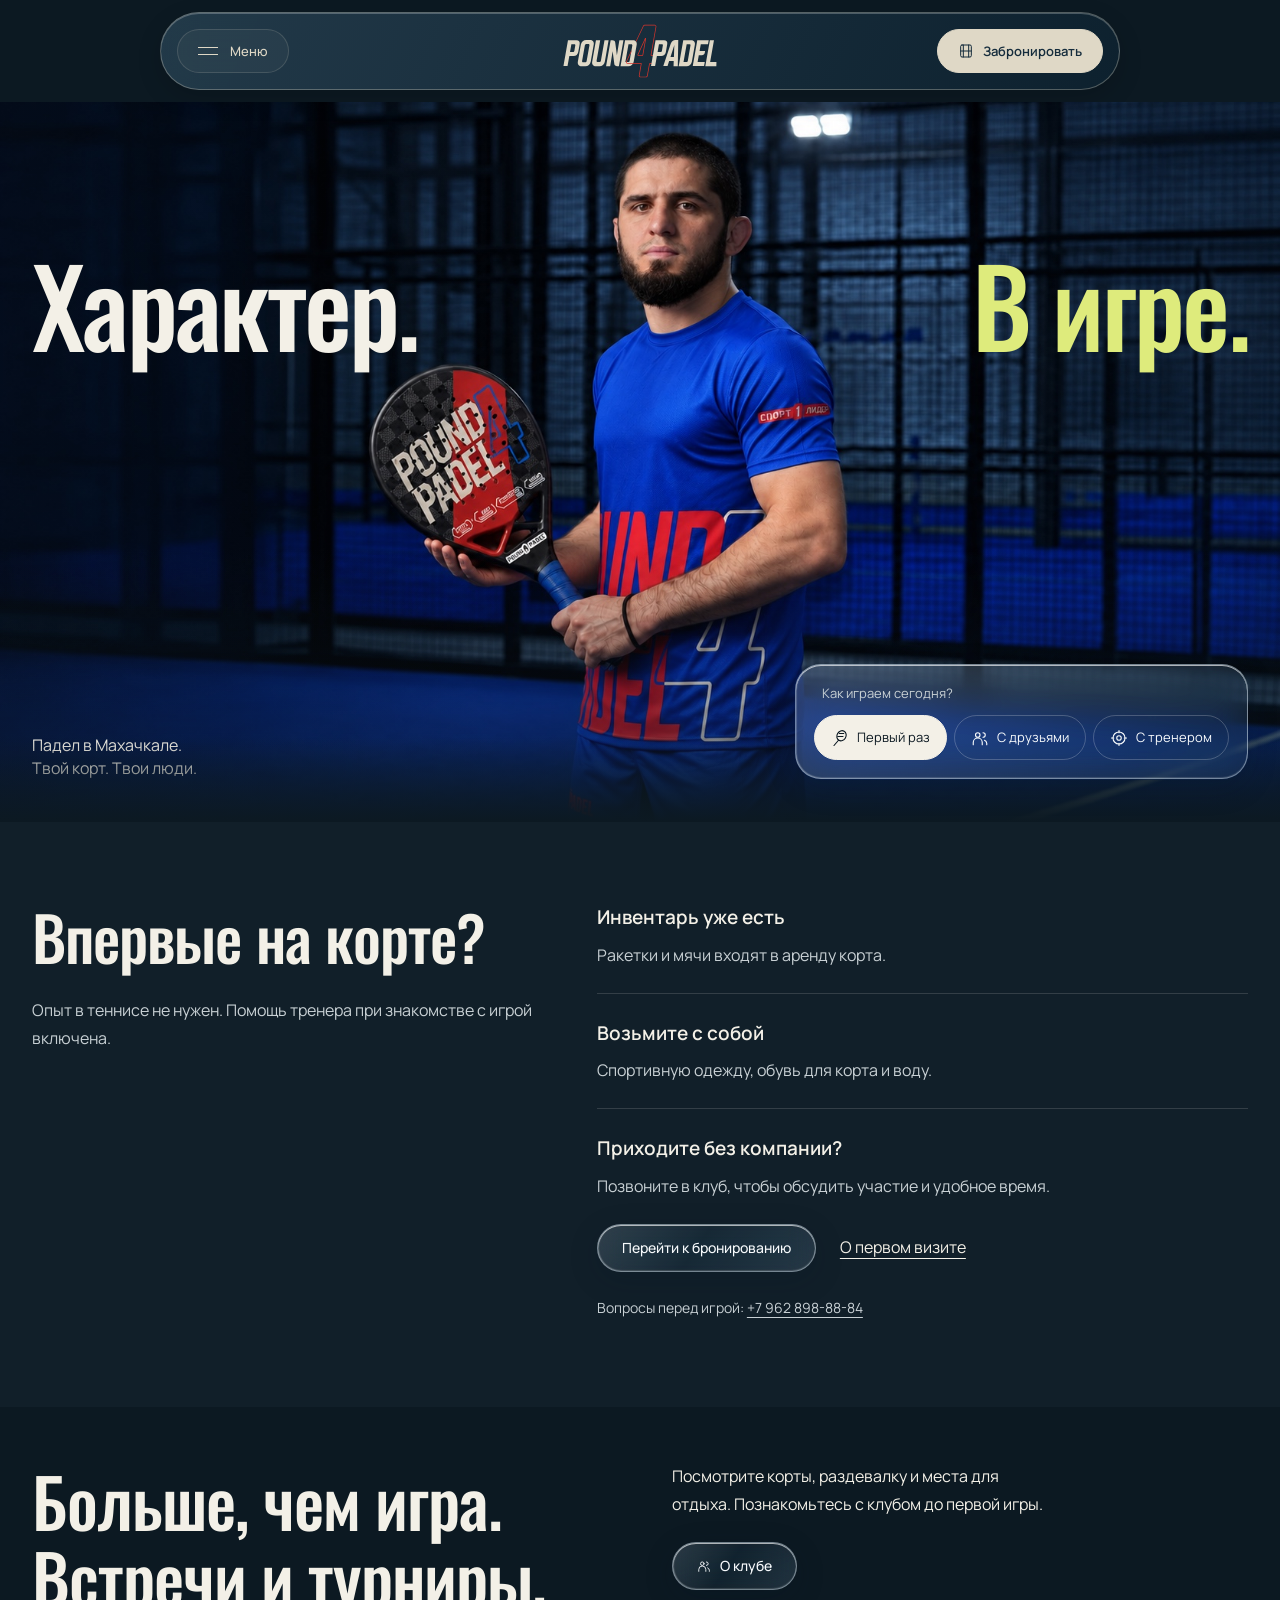
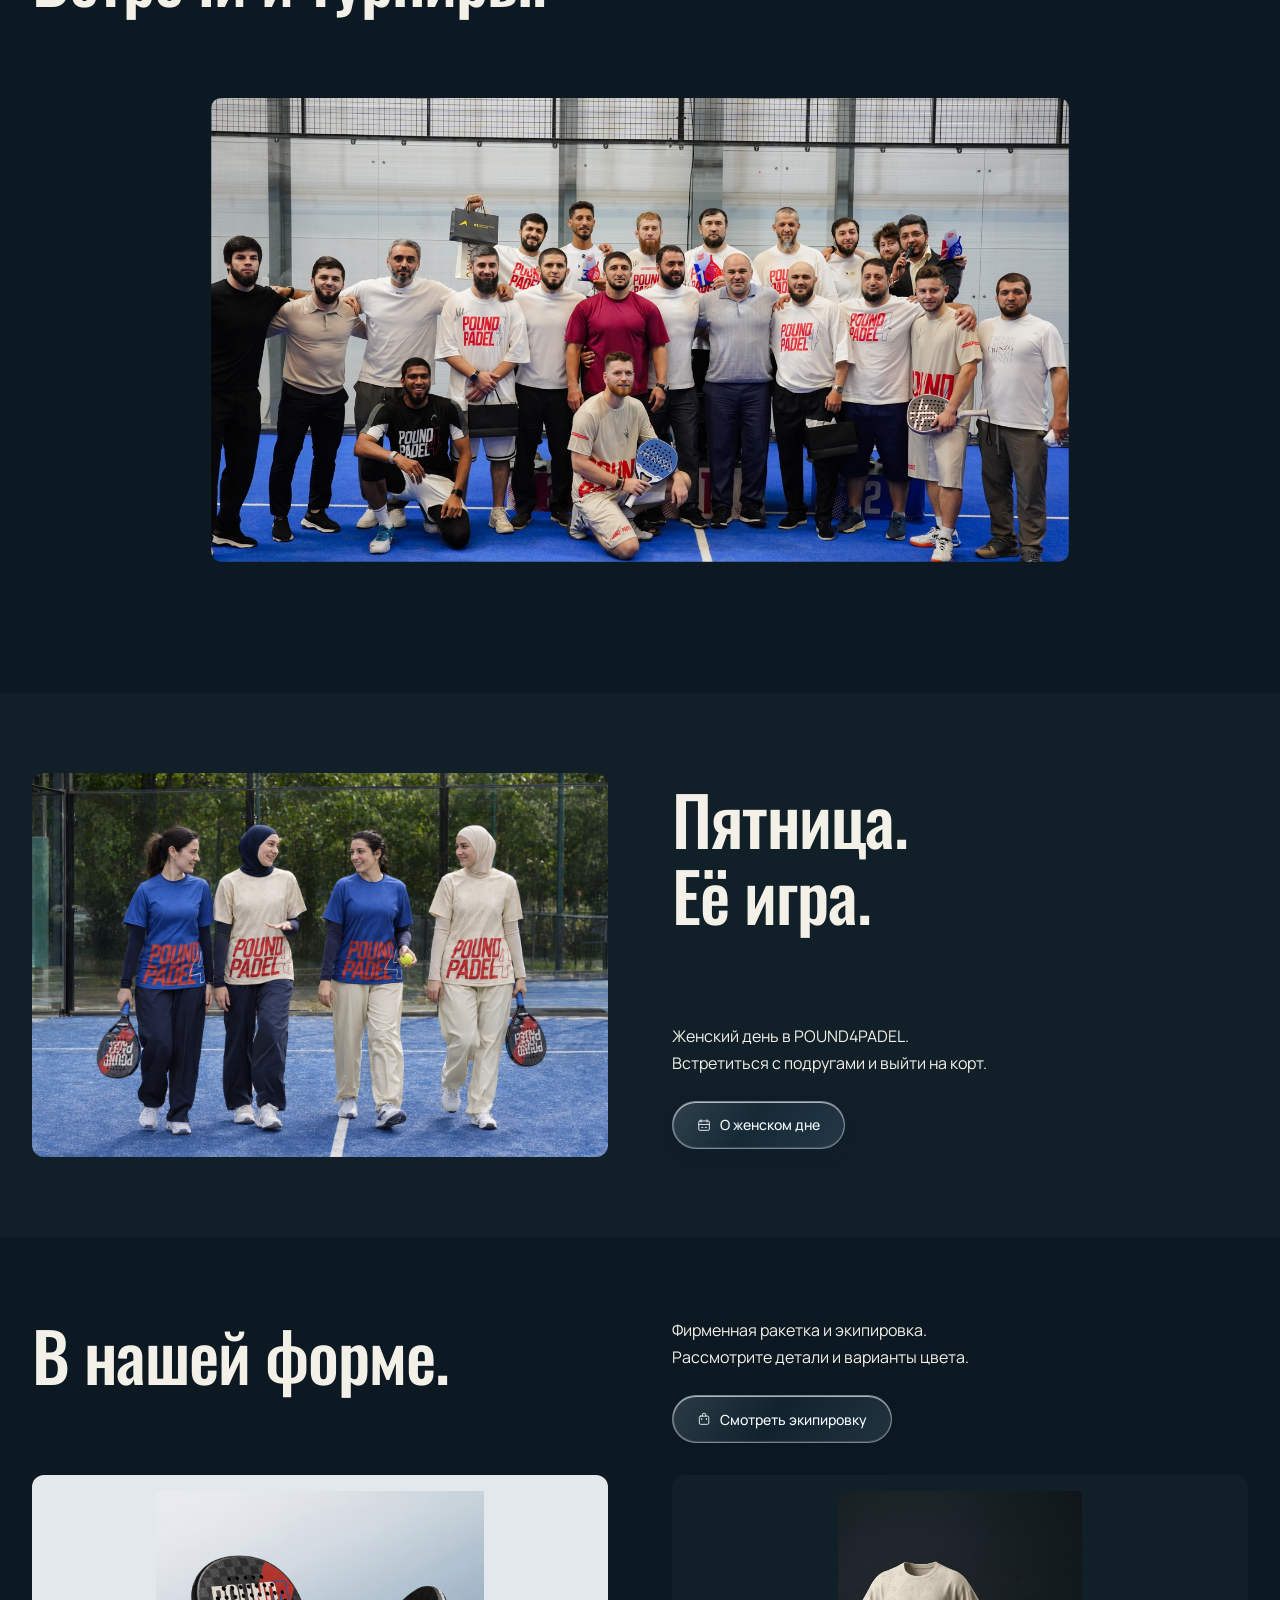
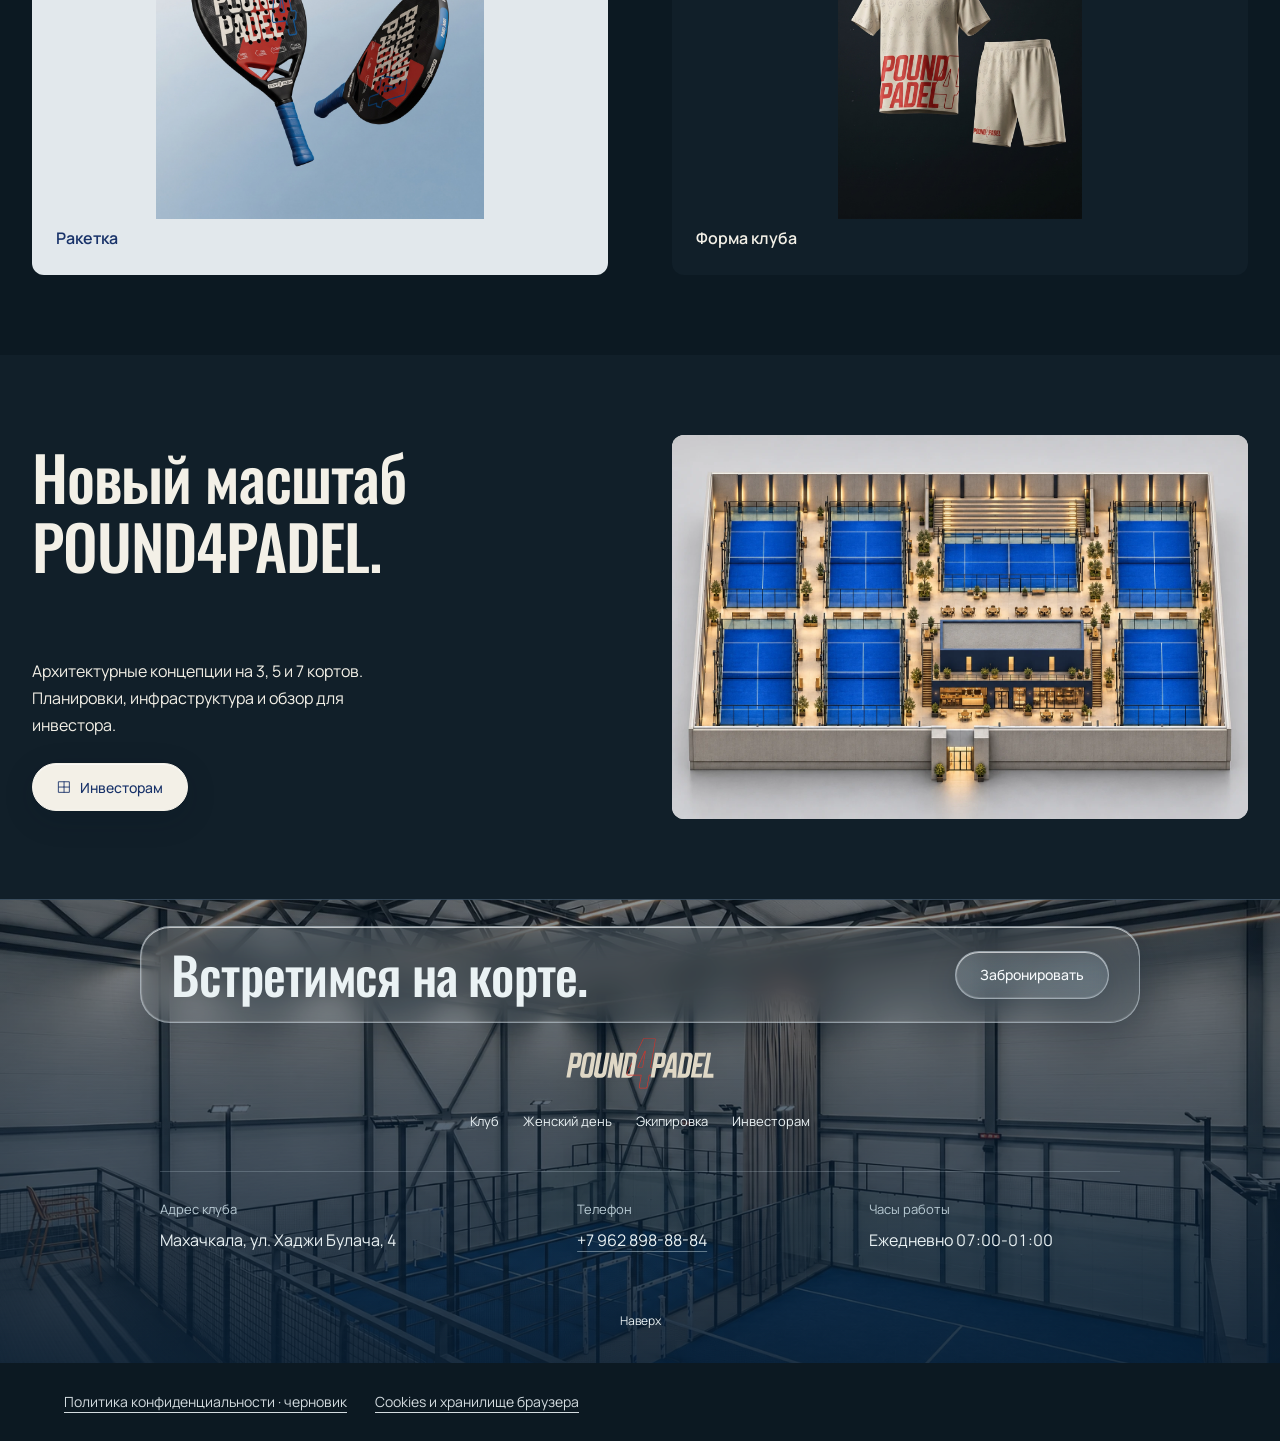
==== commit 5bbb1659: "Clarify first visits and complete visitor contact journeys" ====
--- a/index.html
+++ b/index.html
@@ -1,6 +1,6 @@
 <!doctype html>
 <html lang="ru">
-<head><meta charset="utf-8"><meta http-equiv="Content-Security-Policy" content="default-src 'none'; script-src 'self' 'sha256-j190XaAT1OAZhYQk1CuRRf0c6F/wVRkdZjx1zXgl/Vw=' 'sha256-GOuy7npAQOIuOG693btuK/VLMtXKJEKAlKMQiYNycAg='; script-src-attr 'none'; style-src 'self' 'unsafe-inline'; img-src 'self' data:; font-src 'self'; media-src 'self'; connect-src 'none'; object-src 'none'; base-uri 'none'; form-action 'none'; upgrade-insecure-requests"><meta name="referrer" content="no-referrer"><meta name="viewport" content="width=device-width,initial-scale=1"><meta name="theme-color" content="#101820"><title>Падел-клуб POUND4PADEL в Махачкале</title><meta name="description" content="Падел-клуб POUND4PADEL в Махачкале: игра с друзьями и тренером, женский день, фирменная экипировка и архитектурные концепции для инвесторов."><link rel="icon" href="assets/logo-blue.svg" type="image/svg+xml"><link rel="preload" href="assets/oswald.ttf" as="font" type="font/ttf" crossorigin><link rel="stylesheet" href="site-index.c8ed34f610.css"><script defer src="app.js?v=astra-1"></script><link rel="preload" href="assets/manrope.ttf" as="font" type="font/ttf" crossorigin><script defer src="investors.js?v=3"></script><script defer src="components.js?v=1"></script><link rel="preload" href="assets/islam-likeness-corrected.jpg" as="image"><script defer src="site-experience.js?v=astra-1"></script>
+<head><meta charset="utf-8"><meta http-equiv="Content-Security-Policy" content="default-src 'none'; script-src 'self' 'sha256-j190XaAT1OAZhYQk1CuRRf0c6F/wVRkdZjx1zXgl/Vw=' 'sha256-GOuy7npAQOIuOG693btuK/VLMtXKJEKAlKMQiYNycAg='; script-src-attr 'none'; style-src 'self' 'unsafe-inline'; img-src 'self' data:; font-src 'self'; media-src 'self'; connect-src 'none'; object-src 'none'; base-uri 'none'; form-action 'none'; upgrade-insecure-requests"><meta name="referrer" content="no-referrer"><meta name="viewport" content="width=device-width,initial-scale=1"><meta name="theme-color" content="#101820"><title>Падел-клуб POUND4PADEL в Махачкале</title><meta name="description" content="Падел-клуб POUND4PADEL в Махачкале: игра с друзьями и тренером, женский день, фирменная экипировка и архитектурные концепции для инвесторов."><link rel="icon" href="assets/logo-blue.svg" type="image/svg+xml"><link rel="preload" href="assets/oswald.ttf" as="font" type="font/ttf" crossorigin><link rel="stylesheet" href="site-index.ea38585f97.css"><script defer src="app.js?v=astra-1"></script><link rel="preload" href="assets/manrope.ttf" as="font" type="font/ttf" crossorigin><script defer src="investors.js?v=3"></script><script defer src="components.js?v=1"></script><link rel="preload" href="assets/islam-likeness-corrected.jpg" as="image"><script defer src="site-experience.js?v=astra-1"></script>
 <link rel="canonical" href="https://jonessssenator-art.github.io/pound4padel-concept/">
 <meta name="robots" content="index, follow, max-image-preview:large">
 <link rel="sitemap" type="application/xml" href="https://jonessssenator-art.github.io/pound4padel-concept/sitemap.xml">
@@ -104,7 +104,8 @@
 </script>
 <link rel="preload" href="assets/logo.svg" as="image"><script>document.documentElement.dataset.chrome=new URLSearchParams(location.search).get("chrome")||"compact";</script><script defer src="astra-motion.js?v=1"></script></head>
 <body class="site-experience home-page"><script src="loader.js?v=logo-draw-1"></script><a class="skip" href="#main">К содержанию</a><header class="header" id="top"><a class="brand" href="./" aria-label="POUND4PADEL - главная"><img src="assets/logo.svg" width="150" height="53" alt="POUND4PADEL"></a><nav id="navigation" aria-label="Основная навигация"><span class="nav-left"><a href="./" aria-current="page">Главная</a><a href="club.html">Клуб</a><a href="women.html">Женский день</a></span><span class="nav-right"><a href="equipment.html">Экипировка</a><a href="investors.html">Инвесторам</a><a href="#contacts">Контакты</a></span></nav><a class="header-cta ui-button ui-button-small" href="https://app.pound4padel.pro/"><svg class="site-icon" viewBox="0 0 24 24" fill="none" stroke="currentColor" stroke-width="1.6" stroke-linecap="round" stroke-linejoin="round" aria-hidden="true"><rect x="4" y="3" width="16" height="18" rx="2"/><path d="M4 12h16M8 3v18m8-18v18"/></svg>Забронировать</a><span class="header-city">Махачкала</span><button class="menu" aria-label="Открыть меню" aria-controls="navigation" aria-expanded="false"><i class="menu-lines" aria-hidden="true"><span></span><span></span></i><b class="menu-label" aria-hidden="true">Меню</b></button></header><main id="main"><section class="hero" aria-labelledby="hero-title"><img class="hero-photo" src="assets/islam-likeness-corrected.jpg" width="1672" height="941" alt="Ислам Махачев на падел-корте в фирменной форме POUND4PADEL." fetchpriority="high"><div class="hero-shade"></div><h1 id="hero-title"><span class="hero-left">Характер.</span><span class="hero-right">В игре.</span></h1><p class="hero-note">Падел в Махачкале.<br>Твой корт. Твои люди.</p><div class="game-dock" aria-label="Быстрый выбор игры"><p>Как играем сегодня?</p><div><a href="club.html?format=start#play"><svg class="site-icon" viewBox="0 0 24 24" fill="none" stroke="currentColor" stroke-width="1.6" stroke-linecap="round" stroke-linejoin="round" aria-hidden="true"><ellipse cx="14" cy="9" rx="6" ry="7" transform="rotate(30 14 9)"/><path d="m10 15-6 7m7-16h6m-8 4h7"/></svg>Первый раз</a><a href="club.html?format=friends#play"><svg class="site-icon" viewBox="0 0 24 24" fill="none" stroke="currentColor" stroke-width="1.6" stroke-linecap="round" stroke-linejoin="round" aria-hidden="true"><circle cx="9" cy="8" r="3"/><path d="M3 21v-3a6 6 0 0 1 12 0v3M16 5a3 3 0 0 1 0 6m2 4a5 5 0 0 1 3 4v2"/></svg>С друзьями</a><a href="club.html?format=practice#play"><svg class="site-icon" viewBox="0 0 24 24" fill="none" stroke="currentColor" stroke-width="1.6" stroke-linecap="round" stroke-linejoin="round" aria-hidden="true"><circle cx="12" cy="12" r="8"/><circle cx="12" cy="12" r="3"/><path d="M12 2v3m0 14v3M2 12h3m14 0h3"/></svg>С тренером</a></div></div></section>
-<section class="home-club section" id="club"><div class="section-heading"><h2>Больше, чем игра.<br>Встречи и турниры.</h2><div class="teaser-copy"><p>Люди, встречи и турниры.<br>Познакомьтесь с POUND4PADEL.</p><a class="ui-button" href="club.html"><svg class="site-icon" viewBox="0 0 24 24" fill="none" stroke="currentColor" stroke-width="1.6" stroke-linecap="round" stroke-linejoin="round" aria-hidden="true"><circle cx="9" cy="8" r="3"/><path d="M3 21v-3a6 6 0 0 1 12 0v3M16 5a3 3 0 0 1 0 6m2 4a5 5 0 0 1 3 4v2"/></svg>О клубе</a></div></div><a class="teaser-photo motion-reveal" href="club.html" aria-label="Познакомиться с клубом"><img src="assets/club-community.jpg" width="1800" height="1200" alt="Участники встречи на корте POUND4PADEL" loading="lazy"></a></section>
+<section class="visitor-guide section" id="first-game" aria-labelledby="first-game-title"><div><h2 id="first-game-title">Впервые на корте?</h2><p>Опыт в теннисе не нужен. Помощь тренера при знакомстве с игрой включена.</p></div><div><dl class="visitor-facts"><div><dt>Инвентарь уже есть</dt><dd>Ракетки и мячи входят в аренду корта.</dd></div><div><dt>Возьмите с собой</dt><dd>Спортивную одежду, обувь для корта и воду.</dd></div><div><dt>Приходите без компании?</dt><dd>Позвоните в клуб, чтобы обсудить участие и удобное время.</dd></div></dl><div class="visitor-actions"><a class="ui-button" href="https://app.pound4padel.pro/">Перейти к бронированию</a><a class="visitor-text-link" href="club.html#first">О первом визите</a></div><p class="visitor-contact">Вопросы перед игрой: <a href="tel:+79628988884">+7 962 898-88-84</a></p></div></section>
+<section class="home-club section" id="club"><div class="section-heading"><h2>Больше, чем игра.<br>Встречи и турниры.</h2><div class="teaser-copy"><p>Посмотрите корты, раздевалку и места для отдыха. Познакомьтесь с клубом до первой игры.</p><a class="ui-button" href="club.html"><svg class="site-icon" viewBox="0 0 24 24" fill="none" stroke="currentColor" stroke-width="1.6" stroke-linecap="round" stroke-linejoin="round" aria-hidden="true"><circle cx="9" cy="8" r="3"/><path d="M3 21v-3a6 6 0 0 1 12 0v3M16 5a3 3 0 0 1 0 6m2 4a5 5 0 0 1 3 4v2"/></svg>О клубе</a></div></div><a class="teaser-photo motion-reveal" href="club.html" aria-label="Познакомиться с клубом"><img src="assets/club-community.jpg" width="1800" height="1200" alt="Участники встречи на корте POUND4PADEL" loading="lazy"></a></section>
 <section class="home-women section" id="women"><div class="section-heading"><h2>Пятница.<br>Её игра.</h2><div class="teaser-copy"><p>Женский день в POUND4PADEL.<br>Встретиться с подругами и выйти на корт.</p><a class="ui-button" href="women.html"><svg class="site-icon" viewBox="0 0 24 24" fill="none" stroke="currentColor" stroke-width="1.6" stroke-linecap="round" stroke-linejoin="round" aria-hidden="true"><rect x="3" y="5" width="18" height="16" rx="2"/><path d="M7 3v4m10-4v4M3 11h18m-13 5h2m4 0h2"/></svg>О женском дне</a></div></div><a class="teaser-photo" href="women.html" aria-label="Подробнее о женском дне"><img src="assets/women-friday.jpg" width="1536" height="1024" alt="Участницы женского дня на падел-корте" loading="lazy"></a></section>
 <section class="home-equipment section" id="equipment"><div class="section-heading"><h2>В нашей форме.</h2><div class="teaser-copy"><p>Фирменная ракетка и экипировка.<br>Рассмотрите детали и варианты цвета.</p><a class="ui-button" href="equipment.html"><svg class="site-icon" viewBox="0 0 24 24" fill="none" stroke="currentColor" stroke-width="1.6" stroke-linecap="round" stroke-linejoin="round" aria-hidden="true"><rect x="4" y="7" width="16" height="14" rx="2"/><path d="M9 7V5a3 3 0 0 1 6 0v2M8 11v2m8-2v2"/></svg>Смотреть экипировку</a></div></div><div class="home-products"><a href="equipment.html#racket"><img src="assets/rackets.jpeg" width="2048" height="2048" alt="Фирменная ракетка POUND4PADEL" loading="lazy"><span>Ракетка</span></a><a href="equipment.html#kit"><img src="assets/kit.jpeg" width="1792" height="2400" alt="Бежевая форма POUND4PADEL" loading="lazy"><span>Форма клуба</span></a></div></section>
 <section class="home-investors section" id="investors"><div class="section-heading"><h2>Новый масштаб<br>POUND4PADEL.</h2><div class="teaser-copy"><p>Архитектурные концепции на 3, 5 и 7 кортов. Планировки, инфраструктура и обзор для инвестора.</p><a class="ui-button ui-button-primary" href="investors.html"><svg class="site-icon" viewBox="0 0 24 24" fill="none" stroke="currentColor" stroke-width="1.6" stroke-linecap="round" stroke-linejoin="round" aria-hidden="true"><path d="M3 3h18v18H3zM3 12h9V3m0 9h9m-9 0v9"/></svg>Инвесторам</a></div></div><a class="investor-teaser-image" href="investors.html" aria-label="Открыть архитектурные концепции для инвестора"><img src="assets/investor-7-straight.webp" width="1536" height="1024" alt="Концепция комплекса POUND4PADEL на семь кортов" loading="lazy"></a></section>
--- a/site-index.ea38585f97.css
+++ b/site-index.ea38585f97.css
@@ -0,0 +1,863 @@
+/* style.css */
+@font-face{font-family:Involve;src:url('assets/involve.ttf') format('truetype');font-weight:100 900;font-display:swap}*{box-sizing:border-box}html{scroll-behavior:smooth;scroll-padding-top:24px}body{margin:0;background:#101820;color:#f3f0e8;font-family:Involve,sans-serif;font-size:16px;line-height:1.5}::selection{background:#d4352c;color:white}a{color:inherit;text-decoration:none}button{font:inherit;color:inherit;cursor:pointer}button,a,summary{-webkit-tap-highlight-color:transparent}button:focus-visible,a:focus-visible,summary:focus-visible,[tabindex]:focus-visible{outline:3px solid #d9ef50;outline-offset:6px}img{display:block;max-width:100%}svg{width:26px;height:26px;fill:none;stroke:currentColor;stroke-width:1.5}h1,h2,h3,p,figure{margin:0}h1,h2,h3{font-weight:500;letter-spacing:-.045em;line-height:1.02}h2{font-size:clamp(42px,5.7vw,88px)}p{font-weight:400}button{border:0;background:none}section{position:relative}section[id]{scroll-margin-top:24px}.skip{position:fixed;left:16px;top:-80px;padding:12px;background:#fff;color:#1448a3;z-index:20}.skip:focus{top:16px}.header{height:92px;padding:18px 3.2%;display:flex;align-items:center;justify-content:space-between;background:#101820;gap:40px}.brand{width:150px}.header nav{display:flex;gap:36px;margin-left:auto;margin-right:6vw;font-size:14px}.header nav a{padding:12px 0}.header-cta{display:flex;align-items:center;gap:32px;border-bottom:1px solid #f3f0e855;padding:8px 0;font-size:14px}.header-cta span{font-size:25px}.menu{display:none}.hero{width:100%;aspect-ratio:1672/941;overflow:hidden;isolation:isolate}.hero-photo{position:absolute;inset:0;width:100%;height:100%;object-fit:cover}.hero-shade{position:absolute;inset:0;background:linear-gradient(90deg,#07131966,transparent 37%,transparent 64%,#07131944),linear-gradient(0deg,#071319bb,transparent 28%);pointer-events:none}.hero h1{position:absolute;inset:0;font-size:clamp(60px,7.4vw,120px);font-weight:400;letter-spacing:-.065em}.hero h1 span{position:absolute;top:33%}.hero-left{left:3.2%}.hero-right{right:4.5%;color:#e0ec87}.hero-note{position:absolute;left:3.4%;top:53%;font-size:clamp(14px,1.15vw,18px);line-height:1.4}.hero-person{position:absolute;right:4%;top:55%;font-size:14px}.hero-link{position:absolute;bottom:6%;right:3.3%;display:flex;align-items:center;gap:60px;border-bottom:1px solid #e0ec87;padding-bottom:12px;font-size:clamp(17px,1.6vw,25px);color:#e0ec87}.scroll-link{position:absolute;left:3.4%;bottom:6%;border:1px solid #ffffff66;border-radius:50%;width:48px;height:48px;display:grid;place-items:center}.energy{min-height:760px;height:64vw;max-height:1000px;overflow:hidden;background:#08111c}.balls-photo{position:absolute;width:100%;height:100%;object-fit:cover;object-position:center}.energy-shade{position:absolute;inset:0;background:linear-gradient(0deg,#101820,transparent 35%),radial-gradient(ellipse at center,#07111d77,transparent 60%)}.energy-copy{position:relative;text-align:center;padding-top:19%;max-width:520px;margin:auto}.energy h2{font-size:clamp(50px,5.8vw,90px);line-height:.98;letter-spacing:-.05em}.energy p{font-size:15px;line-height:1.5;margin:26px 0 32px;text-shadow:0 1px 8px #000}.text-link{display:inline-flex;align-items:center;justify-content:space-between;gap:48px;padding:8px 0 12px;border-bottom:1px solid currentColor;font-size:16px}.section{padding:100px 4%}.section-heading{display:flex;justify-content:space-between;align-items:flex-end;gap:40px;margin-bottom:50px}.section-heading>p{font-size:16px;line-height:1.4;max-width:280px}.play{padding-top:40px}.play-layout{display:grid;grid-template-columns:1fr 1fr;gap:7vw;align-items:center}.tabs{display:flex;border-bottom:1px solid #ffffff40;gap:26px;margin-bottom:35px}.tabs button{padding:16px 0;white-space:nowrap;font-size:15px;border-bottom:2px solid transparent;margin-bottom:-1px;color:#b2bac0}.tabs [aria-selected=true]{color:#e0ec87;border-color:#e0ec87}.panel h3{font-size:clamp(30px,3vw,46px);margin-bottom:20px}.panel p{max-width:430px;font-size:16px;color:#c0c9cd;line-height:1.65}.panel .text-link{margin-top:28px}.panel[hidden]{display:none}.court-demo{background:#183269;padding:26px 24px 20px;border-radius:3px}.court{width:100%;height:auto;display:block;stroke:none}.surface{fill:#1448a3}.lines{fill:none;stroke:#dfd8c6;stroke-width:2}.lines .net{stroke-width:4;stroke-dasharray:3 3}.players{fill:#dfd8c6}.players circle:nth-child(n+3){fill:#d4352c;stroke:#f9a294;stroke-width:2}.rally-ball{fill:#e0ef57}.court-caption{display:flex;justify-content:space-between;align-items:center;gap:20px;font-size:12px;margin-top:18px;color:#e9edff}.rally-toggle{padding:10px 0;text-align:right;font-size:12px}.rally-toggle span{padding-left:7px}.equipment{padding-top:60px}.equipment .section-heading h2{font-size:clamp(42px,5vw,76px)}.equipment-grid{display:grid;grid-template-columns:1.12fr 1fr;gap:24px;align-items:start}.equipment figure{position:relative;overflow:hidden}.equipment figure img{width:100%;object-fit:cover;transition:transform 600ms cubic-bezier(.23,1,.32,1)}.racket-card img{aspect-ratio:1/1.08}.kit-card{margin-top:100px}.kit-card img{aspect-ratio:1/1.12;object-position:50% 45%}.equipment figcaption{padding:24px 0 0;display:flex;flex-wrap:wrap;align-items:baseline;justify-content:space-between;gap:16px}.equipment h3{font-size:28px}.equipment figcaption span{font-size:13px;color:#b2bac0}.space{height:800px;min-height:620px;overflow:hidden}.space>img{width:100%;height:100%;object-fit:cover}.space-shade{position:absolute;inset:0;background:linear-gradient(0deg,#071319df,transparent 65%),linear-gradient(90deg,#07131977,transparent)}.space-top{position:absolute;top:40px;left:4%;right:4%;display:flex;justify-content:space-between;font-size:14px}.space h2{position:absolute;left:4%;top:27%;font-size:clamp(70px,9vw,140px);color:#e0ec87}.space-bottom{position:absolute;bottom:55px;left:4%;right:4%;display:flex;justify-content:space-between;align-items:flex-end;gap:30px}.space-bottom p{font-size:16px;line-height:1.6}.space-bottom .text-link{color:#e0ec87}.first{display:grid;grid-template-columns:1fr 1fr;gap:8vw;padding-bottom:120px}.first h2{font-size:clamp(40px,4.6vw,68px)}.first>div>p{color:#b2bac0;margin-top:22px}.questions details{border-top:1px solid #ffffff35}.questions details:last-child{border-bottom:1px solid #ffffff35}.questions summary{list-style:none;display:flex;align-items:center;justify-content:space-between;gap:24px;font-size:18px;cursor:pointer;padding:24px 0}.questions summary::-webkit-details-marker{display:none}.questions summary span{font-size:27px;line-height:1;transition:transform 200ms cubic-bezier(.23,1,.32,1)}.questions details[open] summary span{transform:rotate(45deg)}.questions details p{color:#bbc6cc;font-size:15px;line-height:1.6;max-width:500px;padding:0 40px 25px 0}.closing{background:#1448a3;display:flex;justify-content:space-between;align-items:flex-end;gap:50px;padding-top:80px;padding-bottom:85px}.closing h2{font-size:clamp(48px,6.8vw,104px)}.closing>div{max-width:340px}.closing p{font-size:15px;line-height:1.6;margin-bottom:30px}.closing .text-link{font-size:15px}footer{padding:50px 4%;display:flex;align-items:center;justify-content:space-between;gap:40px}footer p{font-size:11px;line-height:1.6;color:#b2bac0;max-width:560px}footer>a:last-child{font-size:13px;white-space:nowrap}.header a,.text-link,.hero-link{transition:color 160ms ease}.header a:hover,.text-link:hover{color:#e0ec87}@media(hover:hover) and (pointer:fine){.equipment figure:hover img{transform:scale(1.025)}}@media(min-width:1600px){.section{padding-left:max(4%,calc((100vw - 1600px)/2));padding-right:max(4%,calc((100vw - 1600px)/2))}}
+@media(max-width:950px){.header{height:80px}.header nav{margin-right:0;gap:24px}.hero{min-height:620px;aspect-ratio:auto}.hero-photo{object-position:51% center}.hero h1{font-size:7.2vw}.hero h1 span{top:32%}.hero-person{top:52%}.hero-note{top:48%;font-size:13px}.hero-link{gap:25px}.energy{min-height:680px}.energy-copy{padding-top:150px}.section{padding:75px 5%}.play-layout{gap:30px}.tabs{gap:18px}.tabs button{font-size:13px}.court-demo{padding:15px}.court-caption{flex-direction:column;gap:0;align-items:flex-start}.kit-card{margin-top:60px}.equipment figcaption{display:block}.equipment figcaption span{display:block;margin-top:12px}.equipment h3{font-size:24px}.space{height:700px}.first{gap:35px}.closing{gap:30px}footer{gap:30px}}
+@media(max-width:650px){.header{height:76px;padding:13px 20px;gap:20px}.brand{width:115px}.header-cta{margin-left:auto;gap:12px;font-size:13px}.menu{display:flex;flex-direction:column;justify-content:center;gap:6px;width:38px;height:44px;padding:7px}.menu span{height:1px;background:currentColor;width:24px;transition:transform 200ms ease}.menu[aria-expanded=true] span:first-child{transform:translateY(3.5px) rotate(45deg)}.menu[aria-expanded=true] span:last-child{transform:translateY(-3.5px) rotate(-45deg)}.header nav{display:none;position:absolute;left:0;right:0;top:76px;background:#101820;z-index:10;padding:20px;box-shadow:0 20px 30px #0004}.header nav.open{display:flex;flex-direction:column;gap:6px}.header nav a{padding:12px}.hero{height:calc(100svh - 76px);max-height:850px;min-height:640px}.hero-photo{object-position:51% center}.hero-shade{background:linear-gradient(0deg,#071319ef,transparent 55%),linear-gradient(90deg,#07131922,transparent)}.hero h1{inset:auto 20px 130px;height:auto;font-size:clamp(48px,13vw,76px);line-height:1.05;letter-spacing:-.055em}.hero h1 span{position:static;display:block}.hero-right{margin-left:19%}.hero-note{top:20px;left:20px;font-size:12px}.hero-person{top:20px;right:20px;font-size:11px}.hero-link{left:20px;right:20px;bottom:30px;font-size:18px}.scroll-link{display:none}.energy{height:700px;min-height:0}.balls-photo{object-position:49% center}.energy-copy{padding:170px 18px 0}.energy h2{font-size:57px}.energy p{font-size:14px}.energy-shade{background:linear-gradient(0deg,#101820,transparent 60%),radial-gradient(ellipse at center,#07111d88,transparent 80%)}.section{padding:62px 20px}.section-heading{display:block;margin-bottom:32px}.section-heading p{margin-top:22px;font-size:14px}.play{padding-top:30px}.play-layout{display:flex;flex-direction:column;align-items:stretch;gap:38px}.tabs{justify-content:space-between;gap:8px}.tabs button{font-size:14px}.panel{min-height:270px}.panel h3{font-size:35px}.panel p{font-size:15px}.court-caption{flex-direction:row;align-items:center;font-size:10px;gap:10px}.rally-toggle{font-size:11px}.equipment-grid{grid-template-columns:1fr;gap:42px}.kit-card{margin-top:0}.equipment figure img{aspect-ratio:1/1.08}.equipment figcaption{padding-top:20px}.equipment h3{font-size:28px}.equipment figcaption span{font-size:12px;margin-top:8px}.space{height:690px;min-height:0}.space>img{object-position:56% center}.space-top{left:20px;right:20px;top:26px;font-size:11px}.space h2{left:20px;top:25%;font-size:76px}.space-bottom{left:20px;right:20px;bottom:35px;display:block}.space-bottom p{font-size:14px}.space-bottom .text-link{margin-top:30px;font-size:16px}.first{display:block}.first h2{font-size:47px}.first>div>p{font-size:14px}.questions{margin-top:36px}.questions summary{font-size:16px;padding:23px 0}.questions details p{font-size:14px;padding-right:12px}.closing{display:block;padding-top:55px;padding-bottom:60px}.closing h2{font-size:51px}.closing>div{margin-top:35px}.closing p{font-size:14px}footer{padding:35px 20px;flex-wrap:wrap;align-items:flex-start;gap:25px}footer>a:first-child{width:115px}footer p{order:3;width:100%;font-size:10px}footer>a:last-child{margin-left:auto}.text-link{font-size:15px}}
+@media(prefers-reduced-motion:reduce){html{scroll-behavior:auto}*,*::before,*::after{animation:none!important;transition:none!important}.hero-photo,.balls-photo{transform:none!important}}
+/* Let the responsive aspect ratio determine product image height. */
+.equipment figure img{height:auto}
+/* Connected photographic scenes and complete product views. */
+.skip{top:0;transform:translateY(-160%)}.skip:focus{transform:translateY(-160%)}.skip:focus-visible{transform:translateY(0)}
+.hero::after{content:"";position:absolute;inset:auto 0 0;height:110px;background:linear-gradient(transparent,#08111c);pointer-events:none;z-index:1}.hero-link,.scroll-link{z-index:2}.energy{margin-top:-1px}.energy::before{content:"";position:absolute;inset:0 0 auto;height:100px;background:linear-gradient(#08111c,transparent);z-index:1;pointer-events:none}.energy-copy{z-index:2}.energy{height:58vw;min-height:680px}.play{padding-bottom:50px}.equipment{padding-top:55px;padding-bottom:100px}.equipment-scene{position:relative;margin:0 -4.35% 42px;overflow:hidden;aspect-ratio:1.9}.equipment-scene>img{width:100%;height:100%;object-fit:cover}.equipment-scene::after{content:"";position:absolute;inset:0;pointer-events:none;background:linear-gradient(0deg,#101820,transparent 17%),linear-gradient(180deg,#101820,transparent 15%)}.detail-point{position:absolute;left:65%;top:30%;z-index:2;display:flex;align-items:center;gap:12px}.detail-point>span:first-child{display:grid;place-items:center;width:44px;height:44px;background:#dfd8c6;color:#101820;border-radius:50%;font-size:28px;box-shadow:0 6px 20px #0004}.point-label{font-size:13px;background:#101820d9;padding:8px 12px;border-radius:4px}.detail-note{position:absolute;z-index:3;left:55%;top:43%;max-width:290px;background:#dfd8c6;color:#101820;padding:22px;border-radius:8px;box-shadow:0 15px 40px #0005}.detail-note strong{font-size:16px}.detail-note p{font-size:13px;line-height:1.5;margin-top:10px}.scene-zoom{position:absolute;left:5%;bottom:10%;z-index:2;padding:12px 18px;background:#101820d9;border:1px solid #ffffff55;border-radius:30px;font-size:13px;display:flex;align-items:center;gap:35px}.equipment-grid{grid-template-columns:1fr 1fr;gap:28px}.kit-card{margin-top:0}.product-window{height:570px;border-radius:14px;overflow:hidden}.product-window.light{background:#e2e8ec}.product-window.dark{background:#111a1f}.product-window>button{display:block;width:100%;height:100%;padding:0;cursor:zoom-in}.equipment .product-window img{width:100%;height:100%;object-fit:contain;aspect-ratio:auto;object-position:center}.equipment figcaption{padding:24px 0 0;display:flex;align-items:flex-start;justify-content:space-between;gap:16px;flex-wrap:wrap}.equipment figcaption span{display:block;margin-top:9px}.equipment h3{font-size:27px}.product-options{display:flex;gap:8px;padding-top:4px}.product-options button:not(.cream):not(.blue){border:1px solid #ffffff40;border-radius:20px;font-size:11px;padding:8px 12px}.product-options button[aria-pressed=true]:not(.cream):not(.blue){background:#dfd8c6;color:#101820;border-color:#dfd8c6}.swatches button{width:28px;height:28px;border-radius:50%;border:3px solid #101820;outline:1px solid transparent}.swatches button[aria-pressed=true]{outline-color:#f3f0e8}.swatches .cream{background:#dfd8c6}.swatches .blue{background:#1448a3}.space::before{content:"";position:absolute;inset:0 0 auto;height:120px;background:linear-gradient(#101820,transparent);z-index:1;pointer-events:none}.space-top{z-index:2;top:60px}.space-shade{background:linear-gradient(0deg,#101820,transparent 80%),linear-gradient(90deg,#10182077,transparent)}.space-views{position:absolute;right:4%;top:120px;display:flex;gap:6px;background:#101820a8;border:1px solid #ffffff44;border-radius:30px;padding:5px}.space-view{font-size:12px;padding:9px 16px;border-radius:24px}.space-view[aria-pressed=true]{background:#dfd8c6;color:#101820}.image-dialog{border:1px solid #ffffff30;border-radius:12px;background:#101820;color:#f3f0e8;padding:60px 25px 20px;width:min(1000px,94vw);max-height:94svh}.image-dialog::backdrop{background:#050b11e8}.image-dialog>img{max-height:73svh;max-width:100%;width:auto;margin:auto;object-fit:contain}.dialog-close{position:absolute;right:20px;top:14px;padding:8px;display:flex;align-items:center;gap:22px;font-size:13px}.dialog-close span{font-size:28px}.image-dialog p{font-size:13px;text-align:center;margin-top:15px}.closing{background:linear-gradient(165deg,#183269,#1448a3)}.progress-bar{position:fixed;left:0;top:0;width:100%;height:2px;z-index:30;background:#e0ec87;transform-origin:left;transform:scaleX(0);pointer-events:none}
+@media(max-width:950px){.product-window{height:430px}.equipment h3{font-size:23px}.equipment-scene{margin-left:-5.55%;margin-right:-5.55%}}
+@media(max-width:650px){.hero-photo{object-position:51% center}.energy{height:670px;min-height:0}.energy-copy{padding-top:170px}.equipment-scene{margin:0 -20px 30px;aspect-ratio:1.15}.equipment-scene>img{object-position:62% center}.equipment-grid{grid-template-columns:1fr;gap:38px}.product-window{height:450px;max-height:125vw}.equipment h3{font-size:25px}.equipment figcaption{gap:15px}.equipment figcaption span{font-size:12px}.detail-point{left:58%;top:22%}.point-label{display:none}.detail-note{left:20%;right:5%;top:37%;padding:18px;font-size:12px}.scene-zoom{left:20px;bottom:11%;padding:10px 14px}.equipment{padding-bottom:50px}.space-views{top:90px;right:20px}.space-top{top:45px}.space h2{font-size:67px}.image-dialog{padding:65px 10px 20px}.image-dialog>img{max-height:70svh}}
+/* Original product master: front and profile, without perspective regeneration. */
+.equipment-scene{margin:0 0 40px;aspect-ratio:auto;height:650px;background:#fdfefe;border-radius:14px;display:flex;align-items:center;color:#183269}
+.equipment-scene>img{position:absolute;right:3%;top:3%;width:58%;height:94%;object-fit:contain;object-position:center}
+.equipment-scene::after{display:none}.racket-intro{position:relative;z-index:1;width:40%;padding:0 0 60px 5%}.racket-intro h3{font-size:clamp(38px,4vw,64px);line-height:1.03}.racket-intro p{margin-top:24px;font-size:14px;line-height:1.6}.equipment-scene .detail-point{left:67%;top:33%}.equipment-scene .detail-note{left:47%;top:44%}.equipment-scene .scene-zoom{left:5%;bottom:11%;background:#183269;color:#fff;border:0}.equipment-scene .point-label{color:#fff}.equipment-scene .detail-point>span:first-child{background:#183269;color:#fff}
+@media(max-width:650px){.equipment-scene{height:650px;margin:0 0 30px;display:block}.racket-intro{padding:24px;width:100%}.racket-intro h3{font-size:32px;line-height:1.05}.racket-intro h3 br{display:none}.racket-intro p{margin-top:12px;font-size:12px}.equipment-scene>img{width:92%;height:65%;right:4%;top:23%}.equipment-scene .scene-zoom{left:24px;bottom:22px}.equipment-scene .detail-point{left:54%;top:42%}.equipment-scene .detail-note{left:8%;right:8%;top:52%}}
+@media(max-width:650px){.racket-intro h3 br{display:block}.racket-intro h3{font-size:30px}.racket-intro p{margin-top:10px}.equipment-scene>img{top:26%;height:61%}}
+/* Format selection lives within a single photographic court scene. */
+.play{padding-top:32px;padding-bottom:70px}.play .section-heading{margin-bottom:32px}.play .section-heading h2{font-size:clamp(42px,5.4vw,78px)}.play-experience{position:relative;isolation:isolate;min-height:650px;overflow:hidden;border-radius:16px;background:#12315b}.play-photo{position:absolute;inset:0;width:100%;height:100%;object-fit:cover;object-position:center;transform:scale(1.02);transition:transform 900ms cubic-bezier(.23,1,.32,1)}.play-experience[data-format=friends] .play-photo{transform:scale(1.08) translateX(-1%)}.play-experience[data-format=practice] .play-photo{transform:scale(1.12) translateX(2%)}.play-shade{position:absolute;inset:0;background:linear-gradient(90deg,#07131de8 0%,#07131dbb 30%,#07131d33 64%,#07131d22),linear-gradient(0deg,#07131d88,transparent 50%);pointer-events:none}.play .tabs{position:relative;display:grid;grid-template-columns:repeat(3,1fr);gap:0;margin:0 36px;border-bottom:1px solid #ffffff50}.play .tabs button{display:flex;align-items:center;justify-content:space-between;gap:12px;padding:24px 20px;border-bottom:2px solid transparent;margin-bottom:-1px;font-size:16px;color:#f3f0e8;text-align:left;transition:background 180ms ease,color 180ms ease}.play .tabs button span{font-size:22px;opacity:.45}.play .tabs button[aria-selected=true]{border-color:#e0ec87;color:#e0ec87;background:#07131d45}.play .tabs button[aria-selected=true] span{opacity:1}.play-content{position:relative;padding:60px 55px 48px;max-width:590px}.play .panel{min-height:390px}.play .panel h3{font-size:clamp(36px,4vw,58px);line-height:1.05;margin-bottom:22px}.play .panel p{color:#e2e8eb;font-size:16px;max-width:390px;line-height:1.6}.format-features{list-style:none;padding:0;margin:25px 0 36px;display:flex;gap:10px;flex-wrap:wrap}.format-features li{padding:7px 12px;border:1px solid #ffffff55;border-radius:24px;color:#e0e6e9;font-size:12px}.play-action{display:inline-flex;align-items:center;justify-content:space-between;gap:28px;padding:16px 20px;background:#e0ec87;color:#101820;border-radius:4px;font-size:14px;line-height:1.4;transition:background 160ms ease}.play-action:hover{background:#f0f6bb}.play-action svg{width:22px;flex-shrink:0}.play-aside{position:absolute;right:4%;bottom:48px;display:flex;flex-direction:column;font-size:clamp(30px,4.5vw,65px);line-height:1.02;letter-spacing:-.04em;color:#f3f0e8;text-align:right}.play-aside span:last-child{color:#e0ec87}
+@media(max-width:950px){.play-content{max-width:500px;padding:45px 35px}.play .tabs{margin:0 20px}.play .tabs button{padding:22px 12px;font-size:14px}.play-aside{font-size:34px}}
+@media(max-width:650px){.play{padding-top:20px;padding-bottom:45px}.play .section-heading h2{font-size:44px;max-width:300px}.play .section-heading p{margin-top:16px}.play-experience{min-height:720px;border-radius:12px}.play-photo{object-position:62% center}.play-shade{background:linear-gradient(0deg,#07131df5 0%,#07131de6 47%,#07131d33 82%,#07131d88)}.play .tabs{margin:0 14px;grid-template-columns:repeat(3,minmax(0,1fr))}.play .tabs button{padding:20px 6px;font-size:12px;justify-content:center;gap:0;white-space:normal;text-align:center}.play .tabs button span{display:none}.play-content{padding:230px 23px 28px;max-width:none}.play .panel{min-height:360px}.play .panel h3{font-size:37px}.play .panel p{font-size:14px;line-height:1.6}.format-features{margin:22px 0 28px;gap:6px}.format-features li{font-size:10px;padding:7px 9px}.play-action{font-size:12px;padding:14px;gap:18px;max-width:100%}.play-aside{display:none}}
+@media(prefers-reduced-motion:reduce){.play-photo{transform:none!important;transition:none}}
+.play .play-action{margin-top:28px}.play .panel h3{letter-spacing:-.035em}.play .panel p{max-width:380px}@media(max-width:650px){.play .panel h3{font-size:33px}.play .play-action{margin-top:24px}}
+/* Photo stories: each format has its own people, without text covering the kit. */
+.play-experience{display:grid;grid-template-columns:minmax(0,1.65fr) minmax(0,1fr);min-height:0;border-radius:0;background:#16232e;overflow:hidden}
+.play .tabs{grid-column:1/-1;grid-row:1;margin:0;background:#101820;border-top:1px solid #ffffff30;border-bottom:1px solid #ffffff30}
+.play .tabs button{padding:23px 24px;font-size:18px;justify-content:center;position:relative;background:none!important;border:0;transition:color 180ms ease}
+.play .tabs button::after{content:"";position:absolute;bottom:0;left:0;width:100%;height:3px;background:#e0ec87;transform:scaleX(0);transition:transform 240ms cubic-bezier(.2,.8,.2,1)}
+.play .tabs button[aria-selected=true]::after{transform:scaleX(1)}
+.play-visual{position:relative;grid-row:2;grid-column:1;aspect-ratio:3/2;align-self:center;overflow:hidden;background:#183269}
+.play-experience .play-photo{position:absolute;inset:0;width:100%;height:100%;object-fit:contain;object-position:center;opacity:0;transform:none;transition:opacity 380ms ease;pointer-events:none}
+.play-experience .play-photo.is-active{opacity:1}
+.play-content{grid-row:2;grid-column:2;max-width:none;padding:clamp(25px,3.4vw,54px);display:flex;align-items:center}
+.play .panel{min-height:0;width:100%}.play .panel h3{font-size:clamp(28px,3vw,46px);line-height:1.08;margin-bottom:22px}.play .panel p{font-size:15px;line-height:1.65;color:#c8d0d4}.play .play-action{margin-top:28px;font-size:13px;padding:14px 16px;gap:18px}.play-action svg{transition:transform 180ms ease}.play-action:hover svg,.text-link:hover svg{transform:translate(3px,-3px)}
+.women{background:#e9e1d5;color:#361e2c;padding-top:68px;padding-bottom:68px;margin-top:25px}.women-heading{display:grid;grid-template-columns:1fr 1.8fr 1fr;align-items:end;gap:30px;margin-bottom:42px}.friday{align-self:start;font-size:17px;padding-top:10px;color:#910147}.friday::before{content:"";display:inline-block;width:9px;height:9px;border-radius:50%;background:#910147;margin-right:12px}.women h2{font-size:clamp(64px,8vw,120px);line-height:.98;letter-spacing:-.06em}.women h2 span{color:#910147}.women-intro{font-size:20px;line-height:1.5;padding-bottom:8px}.women-photo-wrap{overflow:hidden;max-width:1100px;margin:auto}.women-photo-wrap img{width:100%;height:auto}.women-bottom{display:grid;grid-template-columns:1fr 1fr;gap:12%;margin-top:38px}.women-bottom>p{font-size:clamp(24px,3vw,42px);line-height:1.2;letter-spacing:-.035em}.women-bottom>div>p{max-width:480px;font-size:16px;line-height:1.6}.women .text-link{color:#910147;font-size:16px;margin-top:25px;border-color:#91014770}.women .text-link svg{transition:transform 180ms ease}.women+.equipment{padding-top:80px}
+@media(max-width:950px){.header{gap:20px}.header nav{gap:20px;margin-right:15px}.play-experience{grid-template-columns:1.25fr 1fr}.play-content{padding:24px}.play .panel h3{font-size:30px}.play .panel p{font-size:13px}.women-heading{grid-template-columns:1fr 2fr}.women-intro{grid-column:2;font-size:17px}.women h2{font-size:78px}}
+@media(max-width:650px){.play-experience{display:flex;flex-direction:column;min-height:0}.play .tabs{order:0;display:grid;margin:0;flex:none}.play .tabs button{padding:19px 3px;font-size:13px}.play-visual{order:1;width:100%;aspect-ratio:3/2;flex:none}.play-content{order:2;padding:26px 24px 30px;display:block}.play .panel{min-height:268px}.play .panel h3{font-size:32px;line-height:1.08}.play .panel p{font-size:14px}.play .play-action{margin-top:24px}.women{margin-top:0;padding-top:42px;padding-bottom:42px}.women-heading{display:block;margin-bottom:26px}.friday{font-size:14px;padding:0;margin-bottom:22px}.women h2{font-size:70px}.women-intro{font-size:16px;margin-top:22px}.women-photo-wrap{margin:0 -20px}.women-bottom{grid-template-columns:1fr;gap:23px;margin-top:27px}.women-bottom>p{font-size:28px}.women-bottom>div>p{font-size:14px}.women .text-link{font-size:14px}.women+.equipment{padding-top:55px}}
+@media(prefers-reduced-motion:reduce){.play-photo,.play .tabs button::after,.play-action svg,.text-link svg{transition:none!important;animation:none!important}}
+.play-experience[data-format] .play-photo{transform:none}
+
+/* direction-one.css */
+/* Approved photographic direction, November 2026. */
+:root{--court-dark:#0c1922;--court-ink:#f3f0e7;--ball-accent:#deeb7c}
+body,.header{background:var(--court-dark);color:var(--court-ink)}
+h1,h2,h3{font-weight:400;letter-spacing:-.04em}
+.header{height:94px;padding:18px 3.4%}.header nav{margin:0;gap:32px}.header-cta{border:1px solid #f3f0e7;padding:13px 22px;gap:38px}
+.hero h1{font-size:clamp(64px,8vw,128px);letter-spacing:-.055em}.hero h1 span{top:25%}.hero-right{right:3.4%;color:var(--ball-accent)}
+.hero-note{top:auto;bottom:6%;left:3.4%;font-size:16px}.hero-link{background:var(--ball-accent);color:var(--court-dark);padding:19px 23px;border:0;font-size:16px;gap:42px}.hero::after{height:85px;background:linear-gradient(transparent,var(--court-dark))}.hero-shade{background:linear-gradient(0deg,#0c1922a8,transparent 38%),linear-gradient(90deg,#0c192244,transparent 40%,transparent 65%,#0c192222)}
+.section{padding:76px 3.4%}.section-heading{margin-bottom:34px}.section-heading h2{font-size:clamp(42px,4.7vw,76px)}.section-heading>p{line-height:1.5}
+.club{padding-top:58px;padding-bottom:68px}.club-stories{display:grid;grid-template-columns:1.7fr 1fr;gap:18px}.club-story{position:relative;display:block;width:100%;padding:0;overflow:hidden;text-align:left;aspect-ratio:1.75;background:#183269}.club-story img{width:100%;height:100%;object-fit:cover}.club-story::after{content:'';position:absolute;inset:55% 0 0;background:linear-gradient(transparent,#071622df);pointer-events:none}.club-story>span{position:absolute;bottom:22px;left:25px;right:25px;display:flex;justify-content:space-between;align-items:center;gap:20px;font-size:28px;z-index:1}.club-story svg{width:30px;height:30px;flex-shrink:0}.club-story:last-child{aspect-ratio:auto}
+.energy{height:53vw;min-height:580px;max-height:860px}.energy::before{background:linear-gradient(var(--court-dark),transparent);height:110px}.energy-shade{background:linear-gradient(0deg,var(--court-dark),transparent 45%),radial-gradient(ellipse at center,#07111d88,transparent 70%)}.energy-copy{padding-top:13%}.energy h2{font-size:clamp(50px,5.3vw,80px)}
+.play{padding-top:45px}.play-experience{background:transparent;gap:0 4%}.play .tabs{background:transparent;margin-bottom:24px}.play .tabs button{padding:20px 12px}.play-visual{align-self:start}.play-content{padding:22px 0}.play .panel h3{font-size:clamp(30px,3vw,46px)}.play .play-action{border-radius:0;background:var(--ball-accent)}
+.women{background:#111f29;color:var(--court-ink);margin:0;padding-top:70px;padding-bottom:70px}.women-heading{grid-template-columns:1fr 1fr;align-items:end;gap:18px 35px}.women .friday{grid-column:2;grid-row:1;align-self:end;margin:0;padding:0;color:var(--ball-accent)}.friday::before{display:none}.women h2{grid-row:1/3;font-size:clamp(65px,7vw,102px);letter-spacing:-.045em}.women h2 span{color:var(--ball-accent)}.women-intro{grid-column:2;padding:0}.women-photo-wrap{max-width:none}.women-photo-wrap img{aspect-ratio:1.85;object-fit:cover;object-position:center 48%}.women-bottom{gap:8%;margin-top:32px}.women .text-link{color:var(--ball-accent);border-color:#deeb7c80}.women-bottom>p{font-size:32px}.women-bottom>div>p{color:#c8d0d4}
+.equipment-scene,.product-window{border-radius:0}.equipment-scene{height:580px}.equipment-scene .scene-zoom{border-radius:0}.equipment-scene .detail-note{border-radius:0}.equipment .product-window{height:500px}.equipment-grid{gap:28px}.equipment h3{font-size:28px}.equipment .section-heading h2{font-size:clamp(42px,4.7vw,76px)}
+.space{height:780px}.space::before{background:linear-gradient(var(--court-dark),transparent)}.space-shade{background:linear-gradient(0deg,var(--court-dark),transparent 80%),linear-gradient(90deg,#0c192299,transparent)}.space>img{object-position:center 42%}.space h2{font-size:clamp(70px,8vw,125px);top:28%}.space-views{border-radius:0}.space-view{border-radius:0}
+.closing{background:#183269}.closing h2{font-size:clamp(48px,6vw,90px)}.image-dialog{background:var(--court-dark);border-radius:0}footer{padding:42px 3.4%}
+@media(max-width:950px){.header{gap:18px}.header nav{gap:18px;font-size:13px}.header-cta{padding:10px 15px;gap:15px}.hero{min-height:0;aspect-ratio:1672/941}.hero h1{font-size:7.7vw}.hero-note{font-size:13px}.hero-link{font-size:13px;padding:14px 18px;gap:20px}.club-story>span{font-size:23px;left:18px;right:18px;bottom:18px}.play-experience{grid-template-columns:1.35fr 1fr}.play .panel h3{font-size:29px}.play-content{padding:8px 0}.women-bottom>p{font-size:28px}.equipment .product-window{height:390px}}
+@media(max-width:650px){html{scroll-padding-top:16px}.header{height:76px;padding:12px 20px;gap:10px}.header-cta{font-size:12px;padding:8px 11px;gap:12px}.header-cta span{font-size:20px}.header nav{background:var(--court-dark);margin:0}.header nav.open{gap:6px}.hero{height:650px;min-height:0;max-height:850px;aspect-ratio:auto}.hero-photo{object-fit:cover;object-position:51% center}.hero h1{inset:auto 20px 145px;font-size:clamp(46px,12vw,75px)}.hero h1 span{top:auto}.hero-note{top:20px;bottom:auto;font-size:12px}.hero-link{left:20px;right:20px;bottom:38px;padding:17px 20px;font-size:16px}.hero-shade{background:linear-gradient(0deg,#0c1922f5,transparent 70%)}.section{padding:50px 20px}.section-heading h2,.play .section-heading h2{font-size:40px}.section-heading p{font-size:14px;margin-top:22px}.club{padding-top:35px}.club-stories{grid-template-columns:1fr;gap:16px}.club-story,.club-story:last-child{aspect-ratio:1.5}.club-story>span{font-size:24px;bottom:18px}.energy{height:600px;min-height:0}.energy-copy{padding:135px 20px 0}.energy h2{font-size:53px}.play .tabs{margin-bottom:16px}.play .tabs button{font-size:13px;padding:18px 2px}.play-visual{aspect-ratio:1.5}.play-content{padding:25px 0 0}.play .panel{min-height:285px}.play .panel h3{font-size:34px}.play .panel p{font-size:15px}.women-heading{display:flex;flex-direction:column;align-items:start;gap:15px;margin-bottom:28px}.women .friday{align-self:start;font-size:15px}.women h2{font-size:68px}.women-intro{font-size:17px;margin:0}.women-photo-wrap{margin:0 -20px}.women-photo-wrap img{aspect-ratio:1.5;object-fit:contain}.women-bottom{gap:24px}.women-bottom>p{font-size:28px}.equipment-scene{height:650px}.equipment .product-window{height:450px}.equipment h3{font-size:26px}.space{height:690px}.space h2{font-size:68px;top:30%}.space>img{object-position:49% center}.first{padding-top:55px}.closing h2{font-size:48px}footer{padding:35px 20px}footer p{font-size:11px}}
+.play-visual{background:var(--court-dark)}.play-photo[data-scene=start]{object-fit:cover}
+
+/* typography.css */
+/* Selected typography: Oswald headlines, Manrope reading and controls. */
+@font-face{font-family:Oswald;src:url('assets/oswald.ttf') format('truetype');font-weight:200 700;font-display:swap}
+@font-face{font-family:Manrope;src:url('assets/manrope.ttf') format('truetype');font-weight:200 800;font-display:swap}
+body{font-family:Manrope,sans-serif}
+h1,h2,h3{font-family:Oswald,sans-serif;font-weight:500;letter-spacing:-.015em;line-height:1.12}
+.hero h1{font-family:Oswald,sans-serif;font-weight:500;font-size:clamp(64px,8.4vw,134px);letter-spacing:-.025em;line-height:1.08}
+.section-heading h2,.play .section-heading h2,.equipment .section-heading h2{font-size:clamp(44px,5.3vw,82px);letter-spacing:-.015em}
+.energy h2{font-size:clamp(52px,5.8vw,88px);line-height:1.08;letter-spacing:-.015em}
+.play .panel h3{font-size:clamp(34px,3.2vw,50px);letter-spacing:0;line-height:1.14}
+.women h2{letter-spacing:-.015em;line-height:1.08}
+.racket-intro h3{font-size:clamp(38px,4vw,64px);line-height:1.12}
+.equipment figcaption h3{font-size:30px;letter-spacing:0}
+.space h2,.first h2,.closing h2{letter-spacing:-.015em;line-height:1.12}
+@media(max-width:950px){.hero h1{font-size:8.2vw}.play .panel h3{font-size:32px}.header nav{gap:16px}}
+@media(max-width:650px){.hero h1{font-size:clamp(52px,14vw,78px);letter-spacing:-.02em;line-height:1.1}.section-heading h2,.play .section-heading h2,.equipment .section-heading h2{font-size:46px}.energy h2{font-size:57px}.play .panel h3{font-size:37px}.women h2{font-size:73px}.racket-intro h3{font-size:34px}.equipment figcaption h3{font-size:29px}.space h2{font-size:72px}.first h2{font-size:49px}.closing h2{font-size:54px}.header-cta{font-size:11px}.play .tabs button{font-size:12px}.women .text-link{font-size:13px}}
+
+/* interactions.css */
+/* Tactile controls and purposeful shortcuts. */
+:root{--ease-out:cubic-bezier(.23,1,.32,1)}
+.header-cta,.play .play-action,.text-link,.scene-zoom{border:1px solid #f3f0e755;border-radius:999px;background:transparent;color:var(--court-ink);padding:13px 22px;line-height:1.5;min-height:48px;transition:background 160ms ease,border-color 160ms ease,transform 160ms var(--ease-out)}
+.header-cta{font-size:13px;min-height:44px}.play .play-action{background:#f3f0e7;color:#0c1922;border-color:#f3f0e7}.women .text-link,.space-bottom .text-link{color:var(--court-ink);border-color:#f3f0e755}.closing .text-link{background:#f3f0e7;color:#183269;border-color:#f3f0e7}.equipment-scene .scene-zoom{border-radius:999px;padding:13px 23px}
+.game-dock{position:absolute;bottom:6%;right:3.4%;z-index:2;padding:18px 20px 16px;border:1px solid #f3f0e738;border-radius:18px;background:#0c1922ee;max-width:calc(100% - 40px)}
+.game-dock p{font-size:13px;color:#c8d0d4;margin:0 0 12px 5px}.game-dock>div{display:flex;gap:7px}.game-dock a{display:block;padding:12px 17px;border-radius:999px;border:1px solid #ffffff36;font-size:14px;white-space:nowrap;transition:background 160ms ease,color 160ms ease,transform 160ms var(--ease-out)}
+.game-dock a:first-child{background:#f3f0e7;color:#0c1922;border-color:#f3f0e7}
+.play .tabs{padding:7px;border:1px solid #f3f0e729;border-radius:999px;background:#14232d;gap:6px;margin-bottom:26px}.play .tabs button{border-radius:999px;padding:15px 10px;font-size:15px;color:#c8d0d4;transition:background 180ms ease,color 180ms ease}.play .tabs button[aria-selected=true]{background:#f3f0e7!important;color:#0c1922}.play .tabs button::after{display:none}
+.club-story{border-radius:12px}.club-story>span{align-items:center}.club-story>span::after{content:'Смотреть';font-size:12px;padding:10px 16px;border:1px solid #ffffff70;border-radius:999px;background:#0c192280}.club-story img{transition:transform 250ms var(--ease-out)}
+.product-options button:not(.cream):not(.blue){min-height:44px;padding:10px 16px;font-size:12px}.swatches button{width:36px;height:36px}.swatches{gap:12px}.space-views{border-radius:999px;padding:5px}.space-view{border-radius:999px;min-height:44px}.image-dialog{border-radius:18px;padding:65px 24px 22px}.image-dialog>img{max-height:68svh;border-radius:8px}.image-dialog.is-gallery>img{height:min(52svh,600px);width:100%;object-fit:contain}.gallery-controls[hidden]{display:none}.gallery-step{display:flex;justify-content:center;gap:12px;margin:18px 0}.gallery-step button{border:1px solid #ffffff45;border-radius:999px;padding:10px 20px;font-size:13px;min-height:44px}.gallery-thumbs{display:flex;justify-content:center;gap:10px}.gallery-thumbs button{width:90px;height:62px;padding:3px;border:1px solid transparent;border-radius:8px;opacity:.55;transition:opacity 160ms ease,border-color 160ms ease}.gallery-thumbs button[aria-pressed=true]{opacity:1;border-color:#f3f0e7}.gallery-thumbs img{width:100%;height:100%;object-fit:cover;border-radius:4px}.dialog-close{border-radius:999px;min-height:44px}
+@media(hover:hover) and (pointer:fine){.header-cta:hover,.text-link:hover,.gallery-step button:hover{color:#0c1922;background:#f3f0e7;border-color:#f3f0e7}.game-dock a:hover{background:#f3f0e7;color:#0c1922}.play .play-action:hover{background:#d9dfd4}.club-story:hover img{transform:scale(1.025)}.gallery-thumbs button:hover{opacity:1}}
+.header-cta:active,.text-link:active,.play-action:active,.game-dock a:active,.gallery-step button:active{transform:scale(.97)}
+@media(max-width:950px){.game-dock{padding:14px}.game-dock a{padding:10px 12px;font-size:12px}.hero-note{bottom:8%}.play .tabs button{font-size:13px}}
+@media(max-width:650px){.header-cta{font-size:11px;padding:10px 14px}.game-dock{left:20px;right:20px;bottom:30px;padding:15px 12px}.game-dock>div{gap:5px}.game-dock a{flex:1;text-align:center;padding:12px 6px;font-size:11px}.game-dock p{font-size:12px}.hero h1{bottom:185px}.hero-note{bottom:auto}.play .tabs{padding:5px;gap:2px}.play .tabs button{font-size:11px;padding:12px 4px;min-height:44px}.text-link,.women .text-link{font-size:13px;padding:13px 19px}.club-story>span{font-size:22px;gap:10px}.club-story>span::after{font-size:10px;padding:8px 12px}.image-dialog{padding:65px 12px 18px;width:96vw}.image-dialog.is-gallery>img{height:44svh}.gallery-thumbs{gap:6px}.gallery-thumbs button{width:70px;height:54px}.gallery-step{gap:8px}.gallery-step button{font-size:12px;padding:10px 16px}.space-views{right:20px;left:20px;justify-content:center}.product-options button:not(.cream):not(.blue){padding:10px 14px}}
+@media(prefers-reduced-motion:reduce){.club-story img,.game-dock a,.header-cta,.text-link,.play-action,.gallery-step button{transform:none!important;transition:none!important}}
+
+
+/* investors.css */
+.investors{background:#f3f0e7;color:#183269;padding-top:80px;padding-bottom:56px}
+.investors-heading{display:flex;align-items:flex-end;justify-content:space-between;gap:32px;margin-bottom:40px}
+.investors-heading h2{font-size:clamp(48px,6vw,86px)}
+.investors-heading p{font-size:18px;line-height:1.6;max-width:36ch}
+.investor-options{display:flex;gap:8px;margin-bottom:28px}
+.investor-options button{min-height:48px;padding:12px 26px;border:1px solid #18326966;border-radius:999px;font-size:16px}
+.investor-options button[aria-selected=true]{background:#183269;color:#f3f0e7;border-color:#183269}
+.investor-panel{display:grid;grid-template-columns:minmax(0,1.8fr) minmax(0,1fr);gap:5%;align-items:center}
+.investor-panel[hidden]{display:none}
+.investor-panel figure{min-width:0}
+.investor-panel img{width:100%;height:auto;aspect-ratio:1.48;object-fit:contain;background:white}
+.investor-panel figcaption{font-size:12px;line-height:1.6;margin-top:12px;max-width:70ch}
+.investor-description h3{font-size:clamp(32px,3.1vw,46px);max-width:15ch;text-wrap:balance;margin-bottom:22px}
+.investor-description p{font-size:16px;line-height:1.75;max-width:36ch}
+.investor-description ul{padding-left:20px;margin:26px 0 0;max-width:34ch;font-size:14px;line-height:1.65}
+.investor-description li+li{margin-top:10px}
+.investor-document{display:flex;align-items:center;justify-content:space-between;gap:32px;margin-top:40px;padding:32px;background:#183269;color:#f3f0e7;border-radius:12px}
+.investor-document h3{font-size:32px;margin-bottom:10px}
+.investor-document p{font-size:15px;line-height:1.7}
+.investor-document span{display:block;font-size:13px;margin-top:14px}
+.investor-actions{display:flex;gap:12px;flex-shrink:0;align-items:center}
+.investor-actions a{display:inline-flex;align-items:center;justify-content:center;min-height:48px;padding:13px 22px;border-radius:999px;font-size:14px;border:1px solid #f3f0e780;white-space:nowrap}
+.investor-actions .investor-open{background:#f3f0e7;color:#183269;border-color:#f3f0e7}
+.investor-scope{font-size:13px;line-height:1.7;max-width:86ch;margin-top:20px}
+.investors :focus-visible{outline:3px solid #1448a3;outline-offset:5px}
+.investor-document :focus-visible{outline-color:#deeb7c}
+@media(hover:hover){.investor-options button:hover{background:#dfd8c6}.investor-options button[aria-selected=true]:hover{background:#183269}.investor-actions a:hover{background:#dfd8c6;color:#183269}}
+@media(max-width:1050px){.investor-document{align-items:flex-start;flex-direction:column}.investor-panel{gap:28px;grid-template-columns:minmax(0,1.4fr) minmax(0,1fr)}.investor-description h3{font-size:34px}.header nav{gap:18px}}
+@media(max-width:650px){.investors-heading{display:block;margin-bottom:26px}.investors-heading h2{font-size:50px}.investors-heading p{font-size:15px;margin-top:20px}.investor-options{gap:7px;margin-bottom:22px}.investor-options button{flex:1;padding:12px 10px;font-size:14px}.investor-panel{grid-template-columns:1fr;gap:26px}.investor-panel figcaption{font-size:11px}.investor-description h3{font-size:35px;max-width:20ch;margin-bottom:16px}.investor-description p{font-size:15px;max-width:38ch}.investor-description ul{margin-top:18px}.investor-document{margin-top:30px;padding:24px 20px;gap:22px}.investor-document h3{font-size:29px}.investor-document p{font-size:14px}.investor-actions{width:100%;flex-direction:column;gap:10px}.investor-actions a{width:100%}.investor-scope{font-size:12px}footer{flex-wrap:wrap;gap:24px}}
+
+/* Complete source document and readable architectural detail. */
+.investor-document h2{font-size:clamp(28px,3vw,40px);line-height:1.2;margin-bottom:12px}
+.second-floor-table{margin-top:32px}
+.document-contents{display:flex;flex-wrap:wrap;gap:8px 24px;margin:32px 0 48px;padding-bottom:24px;border-bottom:1px solid #18326933}
+.document-contents a{display:inline-flex;align-items:center;min-height:44px;font-size:14px;text-decoration:underline;text-underline-offset:5px}
+.document-pages{display:grid;gap:48px}
+.document-pages figure{margin:0;scroll-margin-top:100px;min-width:0}
+.document-pages figcaption{display:block;text-align:center;margin-bottom:24px}
+.document-pages h3{font-size:clamp(25px,3vw,36px);line-height:1.25}
+
+.document-pages button{display:block;width:100%;padding:0;background:white;cursor:zoom-in;border-radius:12px;overflow:hidden}
+.document-pages img{display:block;width:100%;height:auto}
+.investors-page .investor-document :focus-visible{outline-color:#f3f0e7}
+@media(max-width:650px){.document-contents{margin:24px 0 32px;gap:4px 20px}.document-contents a{font-size:13px}.document-pages{gap:32px}.document-pages figcaption{display:block;margin-bottom:12px}.document-pages button{border-radius:6px}.second-floor-table{margin-top:24px}}
+
+/* components.css */
+/* Shared finish: one spacing scale, control geometry and motion vocabulary. */
+:root{--space-1:8px;--space-2:16px;--space-3:24px;--space-4:32px;--space-5:48px;--space-6:64px;--space-7:80px;--page-gutter:max(32px,calc((100vw - 1344px)/2));--section-space:80px;--control-height:48px;--control-radius:999px;--media-radius:12px;--duration-press:160ms;--duration-state:220ms;--ease-in-out:cubic-bezier(.77,0,.175,1)}
+body{font-synthesis:none;font-variant-numeric:lining-nums;line-height:1.6}
+.skip{opacity:0}.skip:focus-visible{opacity:1}
+html{scroll-padding-top:24px;scrollbar-color:#5a6973 #0c1922}
+section[id]{scroll-margin-top:0}
+h2,h3{text-wrap:balance}
+.header,footer{padding-inline:var(--page-gutter)}
+.section,.women+.equipment{padding:var(--section-space) var(--page-gutter)}
+.section-heading,.play .section-heading,.women-heading,.investors-heading{margin-bottom:32px}
+.section-heading,.investors-heading{display:grid;grid-template-columns:minmax(0,1.8fr) minmax(0,1fr);gap:48px;align-items:end}
+.section-heading>p,.investors-heading>p{font-size:16px;line-height:1.65;max-width:38ch;margin:0}
+.section-heading h2,.play .section-heading h2,.equipment .section-heading h2,.first h2,.investors-heading h2{font-size:clamp(48px,5.3vw,80px);line-height:1.12}
+.hero-left,.hero-note{left:var(--page-gutter)}
+.hero-right{right:var(--page-gutter)}
+.hero-opening{padding-inline:var(--page-gutter)}
+.hero-opening h1{inset:auto}
+.game-dock{right:var(--page-gutter);padding:16px;border-radius:var(--media-radius)}
+.game-dock p{margin:0 0 12px 8px}
+.game-dock a{min-height:44px;padding:11px 16px;font-size:13px}
+.club-stories,.equipment-grid{gap:24px}
+.club-story,.play-visual,.women-photo-wrap,.equipment-scene,.product-window{border-radius:var(--media-radius)}
+.club-story>span{left:24px;right:24px;bottom:24px;line-height:1.3}
+.club-story>span::after{font-size:12px;min-height:40px;display:flex;align-items:center;padding:8px 16px}
+.play-experience,.investor-panel{grid-template-columns:minmax(0,1.8fr) minmax(0,1fr);column-gap:48px}
+.play-content{padding:0;align-self:center}
+.play .panel{min-height:304px;display:flex;flex-direction:column;align-items:flex-start;justify-content:center}
+.play .panel[hidden]{display:none}
+.play .panel h3{margin-bottom:24px;font-size:clamp(32px,3.2vw,46px);line-height:1.16;letter-spacing:-.015em}
+.play .panel p{font-size:16px;line-height:1.7;max-width:38ch}
+.play .play-action{margin-top:32px}
+.women-heading,.women-bottom{grid-template-columns:minmax(0,1fr) minmax(0,1fr);column-gap:48px}
+.women-heading{row-gap:16px}
+.women .friday{align-self:end}
+.women h2{font-size:clamp(64px,7vw,96px)}
+.women-bottom{margin-top:32px}
+.women-bottom>p{letter-spacing:-.02em;line-height:1.35}
+.women-bottom>div>p{line-height:1.7}
+.women .text-link{margin-top:24px}
+.equipment-scene{margin-bottom:32px}
+.racket-intro{padding-left:48px}
+.equipment-scene .scene-zoom{left:48px}
+.equipment figcaption{padding-top:24px;gap:24px}
+.equipment figcaption h3{font-size:30px;line-height:1.2}
+.equipment figcaption span{margin-top:8px;font-size:13px;line-height:1.6}
+.product-options{padding-top:0;gap:8px}
+.space-top,.space-bottom{left:var(--page-gutter);right:var(--page-gutter)}
+.space h2{left:var(--page-gutter)}
+.space-views{right:var(--page-gutter)}
+.first{grid-template-columns:minmax(0,1fr) minmax(0,1fr);gap:48px;align-items:start}
+.first>div>p{margin-top:24px;line-height:1.7}
+.questions summary{min-height:80px;padding:24px 0;font-size:17px;line-height:1.6;gap:24px}
+.questions summary span{flex:none;width:24px;height:24px;display:grid;place-items:center;line-height:1}
+.questions details p{padding:0 40px 24px 0;line-height:1.75;font-size:15px}
+.closing{display:grid;grid-template-columns:minmax(0,1fr) minmax(0,1fr);gap:48px;align-items:center}
+.closing>div{margin:0}
+.closing p{font-size:16px;line-height:1.7}
+.investor-panel{align-items:center}
+.investor-description{min-height:320px;display:flex;flex-direction:column;justify-content:center}
+.investor-description h3{margin-bottom:24px}
+.investor-description ul{margin-top:24px;padding-left:20px}
+.investor-description li+li{margin-top:8px}
+.investor-panel figcaption{margin-top:16px;line-height:1.65}
+.investor-document{margin-top:32px;padding:32px;gap:32px}
+.investor-document h3{margin-bottom:8px}
+.investor-document span,.investor-options{font-variant-numeric:tabular-nums lining-nums}
+.investor-scope{margin-top:24px}
+footer{gap:24px;align-items:center;padding-block:40px}
+/* Explicit component classes keep actions consistent across light and dark scenes. */
+.ui-button,.play .ui-button,.equipment-scene .ui-button,.women .ui-button,.investor-actions .ui-button{display:inline-flex;align-items:center;justify-content:center;gap:12px;min-height:var(--control-height);padding:12px 24px;border:1px solid #f3f0e75c;border-radius:var(--control-radius);font:500 14px/1.5 Manrope,sans-serif;text-align:center;text-decoration:none;white-space:normal;background:transparent;color:#f3f0e7;transition:background-color var(--duration-press) ease,color var(--duration-press) ease,border-color var(--duration-press) ease,transform var(--duration-press) var(--ease-out)}
+.ui-button.ui-button-primary,.play .ui-button-primary,.investor-actions .ui-button-primary{background:#f3f0e7;color:#183269;border-color:#f3f0e7}
+.equipment-scene .ui-button-primary{background:#183269;color:#f3f0e7;border-color:#183269}
+.ui-button.ui-button-small{min-height:44px;padding:10px 20px;font-size:13px}
+.ui-button:active,.play .ui-button:active,.investor-actions .ui-button:active{transform:scale(.97)}
+.swatches button{width:44px;height:44px;border-width:6px;outline-offset:2px}
+.swatches button:focus-visible{outline:3px solid #deeb7c;outline-offset:3px}
+.ui-segmented,.play .ui-segmented{position:relative;isolation:isolate;display:grid;grid-template-columns:repeat(3,minmax(0,1fr));padding:6px;gap:4px;border:1px solid #f3f0e738;border-radius:999px;background:#14232d;margin:0 0 24px;--segment-fill:#f3f0e7}
+.investor-options.ui-segmented{width:min(100%,416px);background:transparent;border-color:#18326950;--segment-fill:#183269}
+.ui-segmented>button,.play .ui-segmented>button{position:relative;z-index:1;min-height:48px;padding:12px 16px;border:0!important;border-radius:999px;margin:0;justify-content:center;font-size:14px;font-weight:500;line-height:1.5;background:transparent!important;color:#c8d0d4;transition:color var(--duration-state) ease}
+.ui-segmented>button[aria-selected=true],.play .ui-segmented>button[aria-selected=true]{background:transparent!important;color:#183269}
+.investor-options.ui-segmented>button{color:#183269}
+.investor-options.ui-segmented>button[aria-selected=true]{color:#f3f0e7}
+.segment-indicator{position:absolute;left:0;top:6px;bottom:6px;z-index:0;border-radius:999px;background:var(--segment-fill);pointer-events:none;transition:transform var(--duration-state) var(--ease-out)}
+.ui-segmented:not(.is-ready)>button[aria-selected=true],.play .ui-segmented:not(.is-ready)>button[aria-selected=true]{background:var(--segment-fill)!important}
+html[data-input=keyboard] .segment-indicator,html[data-input=keyboard] .play-photo{transition:none}
+.header nav a{border-radius:6px;text-underline-offset:6px;text-decoration-thickness:1px}
+.image-dialog{padding:72px 24px 24px;max-height:calc(100svh - 32px);border-radius:16px;overscroll-behavior:contain;opacity:0;transform:scale(.97);transition:opacity 220ms var(--ease-out),transform 220ms var(--ease-out),display 220ms allow-discrete,overlay 220ms allow-discrete}
+.image-dialog[open]{opacity:1;transform:scale(1)}
+.image-dialog::backdrop{background:#050b11e8;opacity:0;transition:opacity 220ms var(--ease-out),display 220ms allow-discrete,overlay 220ms allow-discrete}
+.image-dialog[open]::backdrop{opacity:1}
+@starting-style{.image-dialog[open]{opacity:0;transform:scale(.97)}.image-dialog[open]::backdrop{opacity:0}}
+.dialog-close.ui-button{right:24px;top:16px}
+.dialog-close span{font-size:24px;line-height:1}
+.image-dialog p{margin-top:16px;line-height:1.6}
+.gallery-step{margin:24px 0 16px;gap:12px}
+.gallery-thumbs{gap:8px}
+.gallery-thumbs button{opacity:.75}
+.questions summary span{transition:transform 200ms var(--ease-out)}
+@supports (interpolate-size:allow-keywords){.questions details{interpolate-size:allow-keywords}.questions details::details-content{height:0;opacity:0;overflow:clip;transition:height 200ms var(--ease-out),opacity 200ms ease,content-visibility 200ms allow-discrete}.questions details[open]::details-content{height:auto;opacity:1}}
+@media(hover:hover) and (pointer:fine){.ui-button:hover,.play .ui-button:hover,.women .ui-button:hover,.investor-actions .ui-button:hover{background:#dfd8c6;color:#183269;border-color:#dfd8c6}.equipment-scene .ui-button:hover{background:#1448a3;color:#fff;border-color:#1448a3}.header nav a:hover{text-decoration:underline}.ui-segmented>button:hover{color:#fff}.investor-options.ui-segmented>button:hover{color:#1448a3}.investor-options.ui-segmented>button[aria-selected=true]:hover{color:#fff}.play .ui-segmented>button[aria-selected=true]:hover{color:#183269}}
+@media(max-width:1050px){:root{--page-gutter:32px;--section-space:64px}.section-heading,.investors-heading,.play-experience,.investor-panel,.women-heading,.women-bottom,.first,.closing{column-gap:32px}.play .panel h3{font-size:34px}.play .panel p{font-size:15px}.investor-document{align-items:flex-start}.racket-intro{padding-left:32px}.equipment-scene .scene-zoom{left:32px}.header nav{gap:16px}.header .ui-button{padding-inline:16px}.header{gap:16px}.brand{flex-shrink:0}}
+@media(min-width:651px) and (max-width:850px){.header nav{font-size:12px;gap:12px}.header .brand{width:125px}.header .ui-button{font-size:12px;padding-inline:12px}.equipment figcaption{flex-direction:column;gap:16px}.product-options{min-height:44px}.play .panel h3{font-size:30px}.play .panel p{font-size:14px}.play .play-action{padding-inline:16px}}
+@media(max-width:650px){:root{--page-gutter:20px;--section-space:56px}.header{gap:8px}.header .brand{width:110px}.header .ui-button{font-size:11px;padding:10px 12px;min-height:44px}.menu{flex:none;width:44px;height:44px;padding:10px}.header nav{display:flex;flex-direction:column;visibility:hidden;opacity:0;pointer-events:none;transform:translateY(-8px);padding:16px var(--page-gutter) 24px;gap:4px;border-bottom:1px solid #f3f0e730;transition:opacity 180ms var(--ease-out),transform 180ms var(--ease-out),visibility 180ms}.header nav.open{visibility:visible;opacity:1;pointer-events:auto;transform:none;gap:4px}.header nav a{padding:12px 8px;min-height:48px;font-size:16px}.section-heading,.investors-heading{display:block;margin-bottom:24px}.section-heading>p,.investors-heading>p{font-size:14px;margin-top:24px}.section-heading h2,.play .section-heading h2,.equipment .section-heading h2,.first h2,.investors-heading h2{font-size:46px}.hero h1{left:var(--page-gutter);right:var(--page-gutter)}.game-dock{left:var(--page-gutter);right:var(--page-gutter);padding:16px 12px}.game-dock a{font-size:11px;padding:12px 6px}.game-dock p{margin-left:6px}.club-stories{gap:16px}.club-story>span{left:20px;right:20px;bottom:20px;font-size:22px}.club-story>span::after{min-height:36px;padding:8px 12px;font-size:10px}.play-content{padding:24px 0 0}.play .panel{min-height:296px;justify-content:flex-start}.play .panel h3{font-size:34px;margin-bottom:20px}.play .panel p{font-size:15px}.play .play-action{margin-top:24px}.ui-segmented,.play .ui-segmented{padding:5px;gap:4px;margin-bottom:24px}.ui-segmented>button,.play .ui-segmented>button{font-size:12px;min-height:44px;padding:10px 4px}.segment-indicator{top:5px;bottom:5px}.women-heading{margin-bottom:24px;gap:16px}.women h2{font-size:64px}.women-photo-wrap{margin:0}.women-photo-wrap img{aspect-ratio:auto}.women-bottom{gap:24px;margin-top:24px}.women-bottom>p{font-size:28px}.equipment-scene{margin-bottom:32px}.racket-intro{padding:24px}.equipment-scene .scene-zoom{left:24px}.equipment-grid{gap:40px}.equipment figcaption{padding-top:24px;gap:16px}.equipment figcaption h3{font-size:28px}.equipment .product-window{height:400px}.first{display:block}.questions{margin-top:32px}.questions summary{font-size:16px;min-height:72px;padding:20px 0;gap:16px}.questions details p{font-size:14px;padding-right:24px}.closing{display:block}.closing>div{margin-top:32px}.closing p{font-size:15px}.space-views{left:var(--page-gutter);right:var(--page-gutter)}.investor-panel{display:grid;grid-template-columns:1fr;gap:24px}.investor-description{min-height:304px;justify-content:flex-start}.investor-description h3{font-size:34px;margin-bottom:20px}.investor-description ul{margin-top:20px}.investor-document{padding:24px;gap:24px;margin-top:24px}.investor-actions{gap:12px}.investor-scope{margin-top:24px}.image-dialog{padding:72px 16px 24px;max-height:calc(100svh - 24px)}.dialog-close.ui-button{right:16px}.gallery-step .ui-button{font-size:12px;padding-inline:16px}.gallery-thumbs button{width:64px;height:48px}footer{padding-block:32px;column-gap:24px;row-gap:16px}}
+@media(prefers-reduced-motion:reduce){.segment-indicator,.image-dialog,.image-dialog::backdrop,.header nav,.questions details::details-content{transition:none!important}.image-dialog,.ui-button:active,.play .ui-button:active,.investor-actions .ui-button:active{transform:none!important}}
+html[data-input=keyboard] .image-dialog,html[data-input=keyboard] .image-dialog::backdrop,html[data-input=keyboard] .questions details::details-content,html[data-input=keyboard] .header nav{transition:none}
+@media(max-width:650px){.women .friday{align-self:flex-start}.women-bottom{grid-template-columns:1fr}.investor-description{min-height:280px}.play .panel{min-height:280px}}
+@media(min-width:651px) and (max-width:950px){.hero-opening .game-dock{left:var(--page-gutter)}}
+@media(max-width:650px){.hero-opening h1{inset:auto}}
+@media(max-width:650px){.image-dialog.is-gallery>img{height:auto;aspect-ratio:3/2;object-fit:contain}}
+
+/* pages.css */
+/* Five destinations, one visual system. Keep this layer limited to page composition. */
+.header nav a[aria-current=page]{color:var(--ball-accent);text-decoration:underline;text-underline-offset:7px;text-decoration-thickness:1px}
+.header nav{gap:24px}
+.header .brand{width:140px}
+.breadcrumbs{display:flex;align-items:center;flex-wrap:wrap;gap:12px;font-size:13px;color:#c8d0d4;margin-bottom:32px}
+.breadcrumbs a{text-decoration:underline;text-underline-offset:4px}
+.page-intro{padding:48px var(--page-gutter) 48px}
+.page-intro h1{font-size:clamp(60px,7.2vw,104px);line-height:1.08;letter-spacing:-.02em;max-width:18ch;text-wrap:balance}
+.page-intro>p{max-width:62ch;margin-top:24px;font-size:18px;line-height:1.75;color:#c8d0d4}
+.page-jumps{display:flex;gap:24px;flex-wrap:wrap;margin-top:32px}
+.page-jumps a{min-height:44px;display:inline-flex;align-items:center;font-size:14px;text-decoration:underline;text-underline-offset:6px}
+.page-wide-photo{margin:0 var(--page-gutter);overflow:hidden}
+.page-wide-photo>button{display:block;padding:0;width:100%;cursor:zoom-in}
+.page-wide-photo img{width:100%;height:auto;aspect-ratio:1.8;object-fit:cover;object-position:center 40%;border-radius:12px}
+.page-wide-photo figcaption{font-size:13px;color:#c8d0d4;margin-top:16px}
+.women-lead img{aspect-ratio:1.8;object-position:center}
+.teaser-copy{display:flex;flex-direction:column;align-items:flex-start;gap:24px}
+.teaser-copy p{font-size:16px;line-height:1.7;max-width:38ch}
+.teaser-photo{display:block;overflow:hidden;border-radius:12px}
+.teaser-photo img{width:100%;height:auto;aspect-ratio:2.15;object-fit:cover;object-position:center 42%}
+.home-women{background:#111f29}
+.home-women{display:grid;grid-template-columns:minmax(0,1.3fr) minmax(0,1fr);gap:48px;align-items:center}
+.home-women .section-heading{display:block;order:2;margin:0}
+.home-women .teaser-copy{margin-top:32px}
+.home-women .teaser-photo{order:1}
+.home-women .teaser-photo img{aspect-ratio:1.15;object-fit:cover}
+.home-women .teaser-photo img{aspect-ratio:2;object-position:center 46%}
+.home-products{display:grid;grid-template-columns:1fr 1fr;gap:24px}
+.home-products>a{position:relative;display:block;height:400px;background:#111f29;overflow:hidden;border-radius:12px}
+.home-products>a:first-child{background:#e2e8ec;color:#183269}
+.home-products img{width:100%;height:100%;object-fit:contain;padding:16px 16px 56px}
+.home-products span{position:absolute;bottom:24px;left:24px;font-size:16px;font-weight:600}
+.home-investors{background:#183269}
+.home-investors{display:grid;grid-template-columns:minmax(0,1fr) minmax(0,1.1fr);gap:48px;align-items:center}
+.home-investors .section-heading{display:block;margin:0}
+.home-investors .teaser-copy{margin-top:24px}
+.home-investors .section-heading h2{font-size:clamp(42px,4.8vw,72px)}
+.investor-teaser-image{display:block;overflow:hidden;border-radius:12px;background:#f3f0e7}
+.investor-teaser-image img{width:100%;height:420px;object-fit:contain}
+.home-page .home-club{padding-top:56px}
+.reading-section{display:grid;grid-template-columns:minmax(0,1fr) minmax(0,1.3fr);gap:64px}
+.reading-section h2,.packing h2,.page-note h2{font-size:clamp(42px,4.8vw,72px);line-height:1.14}
+.reading-rows article+article{margin-top:32px;padding-top:32px;border-top:1px solid #f3f0e733}
+.reading-rows h3{font-size:30px;line-height:1.25;margin-bottom:16px}
+.reading-rows p{font-size:16px;line-height:1.8;color:#c8d0d4;max-width:62ch}
+.inline-link{text-decoration:underline;text-underline-offset:5px;white-space:nowrap}
+.packing{background:#111f29}
+.packing dl{display:grid;grid-template-columns:repeat(4,minmax(0,1fr));gap:32px;margin:40px 0 0}
+.packing dt{font-family:Oswald,sans-serif;font-size:30px;line-height:1.3;margin-bottom:16px}
+.packing dd{margin:0;color:#c8d0d4;line-height:1.75;font-size:15px}
+.page-note{background:#183269;display:grid;grid-template-columns:1fr 1fr;gap:48px;align-items:center}
+.page-note p{max-width:50ch;line-height:1.8;margin-bottom:24px}
+.equipment-page .equipment{padding-top:0}
+.equipment-page .racket-intro h3{font-size:clamp(36px,3.8vw,58px)}
+.equipment-page .reading-section{background:#111f29}
+.investors-page{background:#f3f0e7;color:#183269}
+.investors-page .header,.investors-page .site-footer{background:#0c1922;color:#f3f0e7}
+.investors-page .page-intro>p,.investors-page .breadcrumbs{color:#183269}
+.investors-page .investors{padding-top:24px;padding-bottom:64px}
+.investors-page .page-intro{padding-bottom:24px}
+.investors-page .page-intro h1{font-size:clamp(52px,6.4vw,88px)}
+.investors-page .investors-heading h2{font-size:clamp(40px,4vw,60px)}
+.investors-page .investor-panel{row-gap:40px}
+.investor-plan{grid-column:1/-1}
+.investor-plan h3{font-size:30px;margin-bottom:24px}
+.investor-plan>button{position:relative;display:block;padding:24px 24px 72px;background:white;border-radius:12px;width:100%;color:#183269;cursor:zoom-in}
+.investor-panel .investor-plan img{aspect-ratio:auto;width:100%;height:auto;object-fit:contain;background:white}
+.investor-plan>button>span{position:absolute;right:24px;bottom:20px;min-height:44px;padding:10px 20px;font-size:13px;border:1px solid #18326966;border-radius:999px}
+.investors-page .reading-section{background:#e8e4d9}
+.investors-page .reading-rows p{color:#183269}
+.investors-page .reading-rows article+article{border-color:#18326933}
+.comparison{background:#e8e4d9}
+.comparison-scroll{overflow-x:auto;scrollbar-color:#183269 #e8e4d9;border-radius:12px;background:#f3f0e7}
+.comparison table{width:100%;border-collapse:collapse;text-align:left;font-size:15px;font-variant-numeric:tabular-nums lining-nums}
+.comparison caption{text-align:left;font-size:16px;font-weight:600;padding:24px}
+.comparison th,.comparison td{padding:20px 24px;border-top:1px solid #18326922;line-height:1.6}
+.comparison thead th{font-weight:600;background:#183269;color:#f3f0e7}
+.comparison tbody th{font-weight:500;width:43%}
+.comparison td,.comparison thead th:not(:first-child){text-align:right;white-space:nowrap}
+.table-note{max-width:80ch;font-size:13px;line-height:1.75;margin-top:24px}
+.area-details{margin-top:16px;font-size:14px;max-width:80ch}
+.area-details summary{cursor:pointer;min-height:44px;padding:10px 0;text-decoration:underline;text-underline-offset:5px;list-style:none;display:flex;align-items:center;justify-content:space-between;gap:24px}
+.area-details summary::-webkit-details-marker{display:none}
+.area-details summary::after{content:'+';font-size:22px;line-height:1}
+.area-details[open] summary::after{transform:rotate(45deg)}
+.table-scroll-hint{display:none}
+.area-details p{margin-top:12px;line-height:1.75}
+.investor-download-section .investor-document{margin-top:0}
+.investors-page :focus-visible{outline-color:#1448a3}
+.investors-page .header :focus-visible,.investors-page .site-footer :focus-visible{outline-color:#deeb7c}
+.site-footer{display:grid;grid-template-columns:180px 1fr auto;gap:24px 40px;align-items:center}
+.site-footer nav{display:flex;justify-content:flex-end;flex-wrap:wrap;gap:16px 24px;font-size:13px}
+.site-footer nav a{padding:10px 0;min-height:44px;display:inline-flex;align-items:center}
+.site-footer p{grid-row:2;grid-column:1/-1;font-size:12px;width:auto;max-width:none;order:0}
+.site-footer>a:last-child{margin:0;font-size:13px;padding:10px 0;min-height:44px}
+@media(hover:hover) and (pointer:fine){.breadcrumbs a:hover,.page-jumps a:hover,.inline-link:hover,.site-footer nav a:hover{color:var(--ball-accent)}.investors-page .breadcrumbs a:hover,.investors-page .page-jumps a:hover{color:#1448a3}.teaser-photo:focus-visible,.home-products>a:focus-visible{outline-offset:5px}}
+@media(max-width:1050px){.header nav{gap:16px}.header .brand{width:125px}.page-intro{padding-top:32px}.reading-section{gap:32px}.packing dl{grid-template-columns:1fr 1fr}.home-products>a{height:340px}.investor-teaser-image img{height:340px}.site-footer{grid-template-columns:140px 1fr auto;column-gap:24px}}
+@media(min-width:651px) and (max-width:850px){.header nav{font-size:12px;gap:12px}.header .brand{width:115px}.header{gap:12px}.header .ui-button{font-size:11px;padding-inline:12px}.site-footer nav{gap:12px}.site-footer{grid-template-columns:120px 1fr auto;column-gap:16px}}
+@media(max-width:650px){.header .brand{width:110px}.header nav{gap:4px}.page-intro{padding:24px var(--page-gutter) 32px}.breadcrumbs{font-size:12px;gap:10px;margin-bottom:24px}.page-intro h1{font-size:52px;line-height:1.12;max-width:15ch}.page-intro>p{font-size:15px;line-height:1.75;margin-top:24px}.page-jumps{margin-top:24px;gap:4px 20px}.page-jumps a{font-size:13px}.page-wide-photo img,.women-lead img{aspect-ratio:auto;object-fit:contain}.page-wide-photo figcaption{font-size:12px}.teaser-copy{margin-top:24px;gap:20px}.teaser-copy p{font-size:15px}.teaser-photo img,.home-women .teaser-photo img{aspect-ratio:1.5}.home-products{gap:16px}.home-products>a{height:260px}.home-products img{padding:8px 8px 48px}.home-products span{font-size:13px;left:16px;bottom:16px}.home-investors .section-heading h2{font-size:42px}.investor-teaser-image img{height:auto;aspect-ratio:1.5}.home-page .home-club{padding-top:40px}.reading-section{grid-template-columns:1fr;gap:32px}.reading-section h2,.packing h2,.page-note h2{font-size:42px}.reading-rows h3{font-size:28px}.reading-rows p{font-size:15px}.reading-rows article+article{margin-top:24px;padding-top:24px}.packing dl{grid-template-columns:1fr 1fr;gap:32px 24px;margin-top:32px}.packing dt{font-size:26px;margin-bottom:12px}.packing dd{font-size:14px}.page-note{grid-template-columns:1fr;gap:24px}.page-note p{font-size:15px}.investors-page .investors-heading h2{font-size:40px}.investors-page .investor-panel{gap:24px}.investors-page .investor-description{min-height:0}.investor-plan h3{font-size:28px;margin-bottom:20px}.investor-plan>button{padding:12px 12px 72px;border-radius:8px}.investor-plan>button>span{right:16px;bottom:16px;font-size:12px;padding-inline:16px}.comparison table{font-size:13px;min-width:580px}.comparison caption{padding:20px}.comparison th,.comparison td{padding:16px 20px}.table-note{font-size:12px}.site-footer{grid-template-columns:1fr auto;gap:24px}.site-footer>a:first-child{grid-column:1;grid-row:1;width:115px}.site-footer nav{grid-column:1/-1;grid-row:2;justify-content:flex-start;gap:4px 24px}.site-footer p{grid-column:1/-1;grid-row:3}.site-footer>a:last-child{grid-column:2;grid-row:1}}
+@media(max-width:380px){.page-intro h1{font-size:46px}.home-products{grid-template-columns:1fr}.home-products>a{height:300px}.packing dl{grid-template-columns:1fr}}
+@media(min-width:651px){.home-women .teaser-photo img{aspect-ratio:1.5}.home-investors .investor-teaser-image img{height:auto;aspect-ratio:1.5}}
+@media(max-width:650px){.home-women,.home-investors{display:flex;flex-direction:column;align-items:stretch;gap:24px}.home-women .section-heading{order:0}.home-women .teaser-photo{order:1}.home-women .teaser-copy,.home-investors .teaser-copy{margin-top:24px}.investors-page .page-intro h1{font-size:48px}}
+@media(max-width:650px){.table-scroll-hint{display:block;font-size:12px;margin-bottom:16px}}
+
+#interior .club-stories{grid-template-columns:repeat(2,minmax(0,1fr))}#interior .club-story{aspect-ratio:1.5}@media(max-width:650px){#interior .club-stories{grid-template-columns:1fr}}
+
+/* One reading axis for descriptions, questions and concluding actions. */
+@media(min-width:651px){.detail-page :is(.reading-section,.first,.page-note,.closing){grid-template-columns:minmax(0,1fr) minmax(0,1.3fr);column-gap:64px;align-items:start}}
+@media(min-width:651px) and (max-width:1050px){.detail-page :is(.reading-section,.first,.page-note,.closing){column-gap:32px}}
+
+/* site-experience.css */
+/* Same control and motion vocabulary as the investor experience. */
+.site-icon{width:21px;height:21px;display:block;flex:none}
+.site-experience .page-jumps{gap:10px}
+.site-experience .page-jumps a{display:inline-flex;align-items:center;gap:10px;padding:10px 16px;min-height:44px;border:1px solid #f3f0e74d;border-radius:999px;text-decoration:none;transition:background-color 160ms ease,color 160ms ease,transform 160ms var(--ease-out)}
+.site-experience .page-jumps .site-icon{width:19px;height:19px}
+.site-experience .game-dock a,.site-experience .tabs>button{display:flex;align-items:center;justify-content:center;gap:8px}
+.site-experience .game-dock .site-icon,.site-experience .tabs .site-icon{width:18px;height:18px}
+.site-experience .ui-button .site-icon{width:20px;height:20px}
+.site-experience .teaser-photo img,.site-experience .home-products img,.site-experience .investor-teaser-image img,.site-experience .page-wide-photo img,.site-experience .product-window img{transition:transform 220ms var(--ease-out)}
+.site-experience .page-wide-photo>button,.site-experience .product-window>button{position:relative;overflow:hidden;border-radius:12px}
+.media-action{position:absolute;right:24px;bottom:24px;display:flex;align-items:center;gap:10px;padding:12px 20px;border-radius:999px;background:#183269;color:#f3f0e7;font-size:13px;opacity:0;transform:translateY(8px);transition:opacity 160ms ease,transform 220ms var(--ease-out);pointer-events:none}
+.site-experience .zoom-image:focus-visible .media-action{opacity:1;transform:none}
+.site-experience .packing dt{display:flex;align-items:center;gap:12px}
+.site-experience .packing .site-icon{width:26px;height:26px}
+.site-experience .questions summary{transition:color 160ms ease}
+.site-experience .questions summary>span{display:grid;place-items:center;flex:none;width:32px;height:32px;border:1px solid #f3f0e74d;border-radius:50%;font-size:22px;line-height:1}
+.site-experience .questions details[open] summary{color:#e0ec87}
+.site-experience .questions details[open] summary>span{border-color:#e0ec87}
+.site-experience .view-option{transition:background-color 160ms ease,color 160ms ease,transform 160ms var(--ease-out),outline-color 160ms ease}
+.site-experience .swatches button{position:relative}
+.site-experience .swatches button[aria-pressed=true]::after{content:'';position:absolute;inset:6px;border:1px solid currentColor;border-radius:50%;color:#183269}
+.site-experience .swatches .blue[aria-pressed=true]::after{color:#fff}
+.site-experience .detail-note{transform-origin:65% 0}
+.site-experience .ui-button:active,.site-experience .page-jumps a:active,.site-experience .game-dock a:active,.site-experience .view-option:active{transform:scale(.97)}
+@media(hover:hover) and (pointer:fine){
+.site-experience .ui-button:hover{transform:translateY(-2px)}
+.site-experience .page-jumps a:hover{background:#f3f0e7;color:#183269;transform:translateY(-2px)}
+.site-experience .game-dock a:hover{transform:translateY(-2px)}
+.site-experience .teaser-photo:hover img,.site-experience .home-products>a:hover img,.site-experience .investor-teaser-image:hover img,.site-experience .page-wide-photo>button:hover img,.site-experience .product-window>button:hover img{transform:scale(1.025)}
+.site-experience .zoom-image:hover .media-action{opacity:1;transform:none}
+.site-experience .questions summary:hover{color:#e0ec87}
+.site-experience .view-option:hover{transform:translateY(-2px)}
+}
+@media(max-width:650px){
+.site-experience .page-jumps a{font-size:12px;padding:10px 12px;gap:8px}
+.site-experience .game-dock a{flex-direction:column;gap:7px}
+.site-experience .game-dock{padding-top:14px;padding-bottom:14px}
+.site-experience .header-cta .site-icon{display:none}
+.site-experience .tabs>button{gap:6px;font-size:11px}.site-experience .tabs .site-icon{width:16px;height:16px}
+.site-experience .media-action{opacity:1;transform:none;right:16px;bottom:16px;padding:10px 14px;font-size:12px}
+.site-experience .packing dt{gap:10px}.site-experience .packing .site-icon{width:23px;height:23px}
+}
+html[data-input=keyboard] .site-experience .media-action{transition:none}
+@media(prefers-reduced-motion:reduce){.site-experience .ui-button,.site-experience .page-jumps a,.site-experience .game-dock a,.site-experience .view-option,.site-experience .media-action,.site-experience .teaser-photo img,.site-experience .home-products img,.site-experience .investor-teaser-image img,.site-experience .page-wide-photo img,.site-experience .product-window img{transition:none!important;transform:none!important}}
+
+/* liquid-glass.css */
+/* Liquid Glass finish for the published composition. */
+:root{--glass-fill:linear-gradient(125deg,#e5f5ff28,#c6e5ff0c 46%,#c8e6ff20);--glass-edge:1px solid #e9f6ff70;--glass-shadow:inset 0 1px 0 #ffffffa3,inset 1px 0 1px #ffffff35,inset 0 -1px 1px #ffffff26,0 8px 30px #00162630}
+body .header{position:sticky;top:12px;z-index:70;width:calc(100% - 40px);margin:12px 20px;height:78px;padding:12px 26px;border-radius:26px;background:linear-gradient(125deg,#27445b99,#102837a6);border:var(--glass-edge);box-shadow:var(--glass-shadow);backdrop-filter:blur(22px) saturate(1.4);-webkit-backdrop-filter:blur(22px) saturate(1.4)}
+body .header nav{background:transparent}body .header nav a{border-radius:25px;padding:8px 0}body .header .brand img{width:132px;height:auto}html{scroll-padding-top:115px}
+body :is(.ui-button,.hero-link,.game-dock,.page-jumps a,.media-action,.scene-zoom,.detail-hotspot,.view-option,.space-views button,.dialog-close){background:var(--glass-fill);border:var(--glass-edge);box-shadow:var(--glass-shadow);backdrop-filter:blur(14px) saturate(1.35);-webkit-backdrop-filter:blur(14px) saturate(1.35);color:#f7fafc;border-radius:999px}
+body .game-dock{border-radius:26px;background-color:#0b253a55;padding:18px}body .game-dock a{border-radius:30px}body .hero-link{background-color:#17394a60}body .ui-button-primary,body .play .play-action{background:linear-gradient(130deg,#f6f9e8e6,#dce8cae0);color:#183247;border:1px solid #ffffffb3;border-radius:999px;box-shadow:var(--glass-shadow)}
+body .tabs,body .investor-tabs{padding:7px;gap:6px;border:var(--glass-edge);border-radius:34px;background:var(--glass-fill);box-shadow:var(--glass-shadow);backdrop-filter:blur(18px) saturate(1.3);-webkit-backdrop-filter:blur(18px) saturate(1.3)}
+body .tabs>button,body .investor-tabs>button{border:1px solid transparent;border-radius:28px;background:transparent;color:#e9f1f5;min-height:48px}body .tabs>button[aria-selected=true],body .investor-tabs>button[aria-selected=true]{background:linear-gradient(125deg,#fffffff0,#dcebf2d9);border:1px solid #ffffffb3;color:#15334b;box-shadow:inset 0 1px 2px white,0 3px 12px #00172d22}
+body .club-story>span{padding:15px 18px;border:var(--glass-edge);border-radius:24px;background:linear-gradient(125deg,#26475c80,#09243855);box-shadow:var(--glass-shadow);backdrop-filter:blur(16px) saturate(1.3);-webkit-backdrop-filter:blur(16px) saturate(1.3)}body .club-story>span::after{border-color:#ffffff70;background:#ffffff12}
+body .media-action{background-color:#17374e75;opacity:1;transform:none}body .image-dialog{background:#0e283de8;border:var(--glass-edge);border-radius:24px;box-shadow:var(--glass-shadow)}body .image-dialog::backdrop{background:#061b2e9c;backdrop-filter:blur(12px)}body .image-dialog .gallery-step button{background-color:#24445b80}body .view-option[aria-pressed=true]{background:#e3edf0;color:#143047}
+body .header a:focus-visible,body .tabs>button:focus-visible{outline:3px solid #e1ec94;outline-offset:3px}
+@media(hover:hover) and (pointer:fine){body .ui-button:hover,body .hero-link:hover,body .page-jumps a:hover{background-color:#ffffff1f;box-shadow:inset 0 1px 1px #ffffffd9,0 8px 30px #00162630}body .ui-button-primary:hover,body .play .play-action:hover{background:#f3f6e6;color:#15334b}}
+@media(max-width:950px){body .header{padding:12px 18px}body .header nav{gap:16px}body .header .brand img{width:112px}}
+@media(max-width:650px){body .header{top:8px;margin:8px 10px;width:calc(100% - 20px);height:68px;padding:10px 14px;border-radius:23px;gap:10px}body .header .brand img{width:105px}body .header nav{background:#183146f2;border:var(--glass-edge);box-shadow:var(--glass-shadow);backdrop-filter:blur(20px);border-radius:24px;top:76px;padding:18px}body .header nav a{padding:11px 15px}body .header .header-cta{font-size:11px;padding:9px 12px}body .tabs,body .investor-tabs{padding:5px;gap:3px}body .tabs>button{min-height:48px;padding:10px 5px;font-size:11px}body .game-dock{border-radius:24px}body .club-story>span{left:12px;right:12px;bottom:12px;padding:12px;font-size:21px;gap:8px}body .club-story>span::after{font-size:11px;padding:7px 12px}html{scroll-padding-top:100px}}
+@supports not (backdrop-filter:blur(1px)){body .header,body .game-dock,body .club-story>span,body .tabs,body .investor-tabs,body .media-action{background-color:#173247}}
+@media(prefers-reduced-motion:reduce){body .ui-button,body .tabs>button,body .page-jumps a{transition:none!important;transform:none!important}}
+body.site-experience .game-dock{border-radius:26px;background:linear-gradient(125deg,#dceeff30,#a4d8ff12);border:var(--glass-edge);box-shadow:var(--glass-shadow)}body.site-experience .tabs{background:var(--glass-fill);border:var(--glass-edge);box-shadow:var(--glass-shadow)}body.site-experience .tabs>button[aria-selected=true]{background:linear-gradient(125deg,#fffffff0,#dcebf2d9);color:#15334b;box-shadow:inset 0 1px 2px white,0 3px 12px #00172d22}body.site-experience .hero .game-dock{backdrop-filter:blur(18px) saturate(1.35)}
+body.investors-page .page-jumps a,body.investors-page main .ui-button,body.investors-page .view-option{color:#193567;background:linear-gradient(125deg,#ffffffa6,#dae5ed55);border-color:#8096ac66;box-shadow:inset 0 1px 1px white,0 5px 16px #17314b12}body.investors-page .header{color:#f7fafc;background:linear-gradient(125deg,#27445be6,#102837ed)}
+
+/* chrome-options.css */
+/* The mark is centered on the viewport, independently of navigation widths. */
+body .header .brand{position:absolute;left:50%;top:50%;transform:translate(-50%,-50%);width:144px;z-index:2}body .header .brand img{width:144px;height:auto}body .header #navigation{position:absolute;inset:0 26px;display:grid;grid-template-columns:1fr 180px 1fr;align-items:center;margin:0;gap:0;padding:0;pointer-events:none}body .header #navigation a{pointer-events:auto;font-size:13px;white-space:nowrap}body .header .nav-left,body .header .nav-right{display:flex;align-items:center;gap:23px}body .header .nav-left{grid-column:1}body .header .nav-right{grid-column:3;justify-content:flex-end;padding-right:172px}body .header .nav-left>a:first-child{display:none}body .header .header-cta{margin-left:auto;position:relative;z-index:2;font-size:12px;padding:11px 17px;gap:8px}body .header-city{display:none}body .header .menu{z-index:3}
+body .site-footer{display:flex;flex-direction:column;align-items:center;justify-content:center;gap:26px;padding:60px 30px 34px;background:#112c3c;border-top:1px solid #e1f5ff30;color:#eaf2f4}body .site-footer>a:first-of-type{width:190px;margin:0}body .site-footer>a:first-of-type img{width:190px;height:auto}body .site-footer nav{display:flex;flex-wrap:wrap;justify-content:center;gap:28px;margin:0}body .site-footer p{order:0;width:auto;margin:0;font-size:12px;color:#b9cbd4}body .site-footer>a:last-child{margin:0;font-size:12px}body .footer-invite{display:none}
+html[data-chrome=compact] body .header{max-width:960px;width:calc(100% - 40px);margin-inline:auto;border-radius:50px}html[data-chrome=compact] body .header .menu{display:flex;flex-direction:column;justify-content:center;gap:6px;width:40px;height:40px;background:none;padding:8px;margin-right:auto}html[data-chrome=compact] body .header .menu span{display:block;width:24px;height:1px;background:#f3f0e7}html[data-chrome=compact] body .header #navigation{display:none}html[data-chrome=compact] body .header #navigation.open{display:flex;position:absolute;top:90px;bottom:auto;left:0;right:0;padding:25px;flex-direction:column;align-items:stretch;gap:0;border:var(--glass-edge);border-radius:26px;background:#143145ed;backdrop-filter:blur(24px);box-shadow:var(--glass-shadow);pointer-events:auto}html[data-chrome=compact] body .header #navigation.open .nav-left,html[data-chrome=compact] body .header #navigation.open .nav-right{display:flex;flex-direction:column;align-items:stretch;padding:0;gap:0}html[data-chrome=compact] body .header #navigation.open a{display:block;padding:12px 18px;font-size:17px}html[data-chrome=compact] body .site-footer{background:linear-gradient(#071d3273,#071d32e6),url('assets/club-interior/584A3168.webp') center/cover;padding-top:70px}html[data-chrome=compact] body .footer-invite{display:flex;justify-content:space-between;align-items:center;gap:40px;width:min(100%,1000px);padding:40px;border-radius:30px;background:#d9eeff18;border:var(--glass-edge);box-shadow:var(--glass-shadow);backdrop-filter:blur(16px);margin-bottom:35px}html[data-chrome=compact] body .footer-invite h2{font-size:72px}html[data-chrome=compact] body .footer-invite .ui-button{white-space:nowrap}
+html[data-chrome=clubhouse] body .header{height:130px;border-radius:22px}html[data-chrome=clubhouse] body .header .brand{top:36px}html[data-chrome=clubhouse] body .header-city{display:block;position:absolute;top:26px;left:28px;font-size:12px;color:#ccdae3}html[data-chrome=clubhouse] body .header .header-cta{position:absolute;right:24px;top:17px}html[data-chrome=clubhouse] body .header #navigation{top:76px;bottom:10px;display:flex;justify-content:center;gap:30px;border-top:1px solid #ffffff24;padding-top:9px}html[data-chrome=clubhouse] body .header .nav-right{padding:0}html[data-chrome=clubhouse] body .site-footer{background:#f3f0e7;color:#183269;padding:60px 5% 35px}html[data-chrome=clubhouse] body .site-footer>a:first-of-type{width:min(780px,90%)}html[data-chrome=clubhouse] body .site-footer>a:first-of-type img{width:100%;filter:brightness(0) saturate(100%) invert(17%) sepia(25%) saturate(1817%) hue-rotate(180deg)}html[data-chrome=clubhouse] body .site-footer nav{padding:35px 0 10px}html[data-chrome=clubhouse] body .site-footer p{color:#405573}html[data-chrome=clubhouse]{scroll-padding-top:160px}
+@media(max-width:1150px){body .header #navigation{display:none}body .header .menu{display:flex;flex-direction:column;justify-content:center;gap:6px;width:40px;height:40px;padding:8px;background:none;position:absolute;left:18px;top:50%;transform:translateY(-50%)}body .header .menu span{display:block;width:24px;height:1px;background:#f3f0e7}body .header #navigation.open{display:flex;position:absolute;top:88px;bottom:auto;left:0;right:0;padding:20px;flex-direction:column;align-items:stretch;gap:0;border:var(--glass-edge);border-radius:24px;background:#143145f0;backdrop-filter:blur(22px);pointer-events:auto}body .header #navigation.open .nav-left,body .header #navigation.open .nav-right{display:flex;flex-direction:column;align-items:stretch;padding:0;gap:0}body .header #navigation.open a{display:block;padding:12px 18px;font-size:16px}html[data-chrome=clubhouse] body .header{height:78px}html[data-chrome=clubhouse] body .header .brand{top:50%}html[data-chrome=clubhouse] body .header-city{display:none}html[data-chrome=clubhouse] body .header #navigation:not(.open){display:none}html[data-chrome=clubhouse] body .header #navigation.open{top:88px;border-top:var(--glass-edge)}html[data-chrome=clubhouse]{scroll-padding-top:115px}}
+@media(max-width:650px){body .header .brand,body .header .brand img{width:105px}body .header .header-cta{font-size:10px;max-width:94px;padding:9px 10px;line-height:1.3;text-align:center;min-height:38px}body .header .header-cta svg{display:none}body .header .menu{left:10px}body .header #navigation.open,html[data-chrome=compact] body .header #navigation.open,html[data-chrome=clubhouse] body .header #navigation.open{top:76px}html[data-chrome=compact] body .header{width:calc(100% - 20px);border-radius:30px}html[data-chrome=clubhouse] body .header{height:68px}html[data-chrome=clubhouse] body .header .header-cta{right:14px;top:14px}body .site-footer{padding:42px 22px 30px;gap:24px}body .site-footer nav{gap:16px 22px;font-size:13px}body .site-footer>a:first-of-type,body .site-footer>a:first-of-type img{width:160px}html[data-chrome=compact] body .footer-invite{padding:25px;display:block;margin-bottom:15px}html[data-chrome=compact] body .footer-invite h2{font-size:53px;margin-bottom:25px}html[data-chrome=clubhouse] body .site-footer>a:first-of-type{width:100%}html[data-chrome=clubhouse] body .site-footer>a:first-of-type img{width:100%}}
+html[data-chrome=compact] body .header .menu{position:absolute;left:20px;top:50%;transform:translateY(-50%);margin:0}html[data-chrome=compact] body .header .header-cta{position:absolute;right:20px;top:50%;transform:translateY(-50%);margin:0}@media(max-width:650px){html[data-chrome=compact] body .header .menu{left:10px}html[data-chrome=compact] body .header .header-cta{right:14px}}
+html[data-chrome=compact] body .header .header-cta{top:16px;transform:none!important}@media(max-width:650px){html[data-chrome=compact] body .header .header-cta{top:14px}}
+@media(max-width:360px){html[data-chrome=compact] body .header .brand,html[data-chrome=compact] body .header .brand img{width:94px}html[data-chrome=compact] body .header .header-cta{width:72px;max-width:72px;white-space:normal;justify-content:center;padding:7px 5px;font-size:10px}}
+/* Compact invitation and footer rhythm across all pages. */
+html[data-chrome=compact] body .site-footer{padding:26px 30px 18px;gap:10px}
+html[data-chrome=compact] body .footer-invite{padding:18px 30px;gap:28px;margin-bottom:4px}
+html[data-chrome=compact] body .footer-invite h2{font-size:clamp(36px,4vw,56px);line-height:1.15;white-space:nowrap;margin:0}
+@media(max-width:650px){
+ html[data-chrome=compact] body .site-footer{padding:22px 20px 16px;gap:10px}
+ html[data-chrome=compact] body .footer-invite{padding:18px;margin-bottom:2px;text-align:center}
+ html[data-chrome=compact] body .footer-invite h2{font-size:clamp(24px,6vw,36px);margin:0 0 18px}
+ html[data-chrome=compact] body .footer-invite .ui-button{margin-inline:auto}
+}
+
+html[data-chrome=compact] body .site-footer>a:first-of-type,html[data-chrome=compact] body .site-footer>a:first-of-type img{width:150px}
+html[data-chrome=compact] body .site-footer nav{gap:8px 24px}
+@media(max-width:420px){html[data-chrome=compact] body .site-footer nav{display:grid;grid-template-columns:repeat(2,auto);gap:0 24px;text-align:center}}
+
+/* layout-polish.css */
+/* Keep the complete architectural renders in their native 3:2 frame. */
+body .investor-panel>figure:not(.investor-plan)>img,
+body .home-investors .investor-teaser-image img{width:100%;height:auto;aspect-ratio:3/2;object-fit:contain;object-position:center;background:#e5e5e5}
+/* Stable readable controls over both pale products and dark photography. */
+body.site-experience .media-action{background:linear-gradient(125deg,#16354de8,#173b51d9);color:#fff;border-color:#ffffff80}
+body.investors-page .investor-document .ui-button{background:#f1f5f8;color:#183269;border:1px solid #fff;box-shadow:inset 0 1px 1px white,0 3px 12px #081e3326}
+body .equipment-grid figure{min-width:0}body .equipment-grid figcaption{gap:18px}body .equipment-grid figcaption>div{min-width:0}
+@media(max-width:650px){body .equipment-grid figcaption{flex-wrap:wrap;align-items:start;row-gap:16px}body .equipment-grid .product-options{margin-top:0}}
+
+/* Shared reading grid and consistent vertical rhythm. */
+:root{--reading-gap:64px;--copy-gap:24px}
+
+body .section-heading>p,body .teaser-copy p{margin:0}
+body .teaser-copy{gap:var(--copy-gap)}
+body .packing dl{margin-top:32px}
+body .page-note>div>p,body .closing>div>p{margin:0}
+body .page-note>div,body .closing>div{display:flex;flex-direction:column;align-items:flex-start;gap:24px}
+body .page-note>div>.ui-button,body .closing>div>.ui-button{margin:0}
+@media(min-width:651px){
+ body .home-equipment .section-heading{grid-template-columns:repeat(2,minmax(0,1fr));column-gap:24px;align-items:start}
+ body.detail-page :is(.reading-section,.first,.page-note,.closing){column-gap:var(--reading-gap)}
+ body.detail-page :is(.page-note,.closing){align-items:stretch}
+ body .page-note>div,body .closing>div{justify-content:space-between;padding-block:8px}
+ body .page-note h2,body .closing h2{font-size:clamp(48px,5.3vw,80px);line-height:1.12;max-width:11ch}
+ body .home-women,body .home-investors{align-items:stretch;gap:var(--reading-gap)}
+ body .home-women .section-heading,body .home-investors .section-heading{display:flex;flex-direction:column;align-items:flex-start;justify-content:space-between;gap:32px;padding-block:8px}
+ body .home-women .teaser-copy,body .home-investors .teaser-copy{margin-top:0}
+ body .home-women .teaser-photo,body .home-investors .investor-teaser-image{align-self:start}
+ body .home-club{padding-top:var(--section-space)}
+}
+@media(min-width:651px) and (max-width:1050px){:root{--reading-gap:32px}}
+@media(max-width:650px){
+ body .section-heading{margin-bottom:24px}
+ body .section-heading>p{margin-top:24px}
+ body .home-women .teaser-copy,body .home-investors .teaser-copy{margin-top:24px}
+ body .home-women .section-heading,body .home-investors .section-heading{margin-bottom:0}
+ body.detail-page :is(.page-note,.closing){display:flex;flex-direction:column;align-items:stretch;gap:28px}
+ body .page-note>div,body .closing>div{margin-top:0;gap:24px;padding:0}
+ body .page-note h2,body .closing h2{font-size:44px;line-height:1.12;max-width:14ch}
+ body .play .panel{min-height:0}
+ body .play-content{padding-top:24px}
+ body .equipment figcaption{padding-top:20px}
+}
+@media(min-width:651px){body .closing h2{max-width:none}}
+
+/* Home previews share the same column edge across adjacent sections. */
+@media(min-width:651px){
+ body.home-page :is(.home-club>.section-heading,.home-equipment>.section-heading,.home-women,.home-investors,.home-products){grid-template-columns:repeat(2,minmax(0,1fr));column-gap:var(--reading-gap)}
+ body.home-page .section-heading>.teaser-copy{min-width:0}
+ body.home-page .home-club>.section-heading{align-items:start}
+}
+
+/* Information sections: heading above compact topic-and-copy rows. */
+body.detail-page .reading-section{display:block}
+body.detail-page .reading-section>h2{font-size:clamp(36px,3.4vw,52px);line-height:1.15;margin:0 0 40px;max-width:none}
+body.detail-page .reading-section>h2 br{display:none}
+body.detail-page .reading-rows{display:grid;gap:32px}
+body.detail-page .reading-rows article{display:grid;grid-template-columns:minmax(180px,.7fr) minmax(0,1.8fr);column-gap:48px;align-items:start;margin:0;padding:0;border:0}
+body.detail-page .reading-rows h3{font-size:26px;line-height:1.3;margin:0;max-width:22ch}
+body.detail-page .reading-rows p{max-width:68ch;margin:0}
+body .equipment-purchase-note{font-size:15px;line-height:1.7;color:#c8d0d4;max-width:65ch;margin:24px 0 32px}
+@media(max-width:650px){
+ body.detail-page .reading-section>h2{margin-bottom:28px}
+ body.detail-page .reading-rows{gap:28px}
+ body.detail-page .reading-rows article{grid-template-columns:1fr;gap:10px}
+ body.detail-page .reading-rows h3{font-size:24px;max-width:none}
+}
+
+/* investor-theme.css */
+/* Investor content shares the club's navy surfaces and cream typography. */
+body .home-investors{background:#111f29;color:#f3f0e7}
+body.investors-page,body.investors-page .investors{background:#0c1922;color:#f3f0e7}
+body.investors-page :is(.comparison,.reading-section,.complex-overview,.project-route){background:#111f29;color:#f3f0e7}
+body.investors-page :is(.page-intro>p,.breadcrumbs,.reading-rows p,.investor-description p,.investor-description ul,.investor-panel figcaption,.table-note,.investor-scope,.complex-caption,.complex-heading>p,.complex-panel p,.route-step>p,.route-title>p){color:#c8d0d4}
+body.investors-page .comparison-scroll{background:#172a36;color:#f3f0e7;scrollbar-color:#7c949f #172a36}
+body.investors-page .comparison thead th{background:#203b4e;color:#f3f0e7}
+body.investors-page :is(.comparison th,.comparison td){border-color:#ffffff20}
+body.investors-page .comparison tbody tr:hover{background:#213b4a}
+body.investors-page .investor-document{background:#172a36;color:#f3f0e7}
+body.investors-page .investor-options.ui-segmented{background:#14232d;border-color:#f3f0e738;--segment-fill:#f3f0e7}
+body.investors-page .investor-options.ui-segmented>button{color:#c8d0d4}
+body.investors-page .investor-options.ui-segmented>button[aria-selected=true]{color:#183269}
+body.investors-page :is(.page-jumps a,main .ui-button){background:var(--glass-fill);color:#f7fafc;border:var(--glass-edge);box-shadow:var(--glass-shadow)}
+body.investors-page .investor-document .ui-button-primary{background:#f3f0e7;color:#183269;border-color:#f3f0e7}
+body.investors-page .investor-plan>button{color:#183269}
+body.investors-page .document-contents{border-color:#ffffff25}
+body.investors-page .complex-tabs{border-color:#ffffff25}
+body.investors-page .complex-tabs button{color:#c8d0d4}
+body.investors-page .complex-tabs button[aria-selected=true]{color:#e0ec87;border-bottom-color:#e0ec87}
+body.investors-page .complex-metric{border-color:#ffffff25}
+body.investors-page .route-step.is-active h3{color:#e0ec87}
+body.investors-page .route-arrows{stroke:#e0ec87}
+body.investors-page :focus-visible{outline-color:#e0ec87}
+@media(hover:hover){
+ body.investors-page :is(.page-jumps a,main .ui-button):hover{background:#f3f0e7;color:#183269;border-color:#f3f0e7}
+ body.investors-page :is(.breadcrumbs a,.document-contents a):hover{color:#e0ec87}
+}
+
+/* gallery-space.css */
+body .image-dialog>p{display:none}
+body .image-dialog.is-gallery{width:calc(100vw - 32px);max-width:1440px;padding:64px 20px 16px;max-height:calc(100dvh - 24px)}
+body .image-dialog.is-gallery>img{width:100%;height:calc(100dvh - 180px);max-height:800px;aspect-ratio:auto;object-fit:contain;padding-inline:120px;box-sizing:border-box}
+body .image-dialog.is-gallery .gallery-step{position:absolute;inset:64px 20px 96px;display:flex;align-items:center;justify-content:space-between;margin:0;pointer-events:none}
+body .image-dialog.is-gallery .gallery-step button{pointer-events:auto;min-width:90px;padding:12px 16px}
+body .image-dialog.is-gallery .gallery-thumbs{margin-top:16px;overflow-x:auto;justify-content:safe center;padding:4px;max-width:100%}
+body .image-dialog.is-gallery .gallery-thumbs button{flex:0 0 72px;height:52px}
+@media(max-width:650px){
+ body .image-dialog.is-gallery{width:calc(100vw - 16px);padding:64px 8px 12px}
+ body .image-dialog.is-gallery>img{height:calc(100dvh - 160px);max-height:none;padding-inline:48px}
+ body .image-dialog.is-gallery .gallery-step{inset:64px 6px 80px}
+ body .image-dialog.is-gallery .gallery-step button{min-width:44px;min-height:44px;padding:8px 5px;font-size:10px}
+ body .image-dialog.is-gallery .gallery-thumbs{gap:6px;margin-top:10px}
+ body .image-dialog.is-gallery .gallery-thumbs button{flex-basis:54px;height:40px}
+}
+body .image-dialog.is-gallery .gallery-step button{color:#f7fafc;background-color:#17394ee8}
+@media(hover:hover){body .image-dialog.is-gallery .gallery-step button:hover{background:#f3f0e7;color:#183269}}
+@media(max-width:650px){body .image-dialog.is-gallery>img{padding-inline:0}}
+
+/* home-hero.css */
+/* Keep the portrait and the full racket clear of the headline. */
+.home-page .hero h1 span {
+  top: 20%;
+}
+
+@media (min-width: 651px) and (max-width: 950px) {
+  .home-page .hero {
+    height: calc(56.28vw + 140px);
+    aspect-ratio: auto;
+  }
+
+  .home-page .hero-photo {
+    height: 56.28vw;
+    -webkit-mask-image: linear-gradient(#000 92%, transparent);
+    mask-image: linear-gradient(#000 92%, transparent);
+  }
+
+  .home-page .hero h1 span {
+    top: 11.256vw;
+  }
+
+  .home-page .hero-note {
+    bottom: 46px;
+  }
+
+  .home-page .hero .game-dock {
+    bottom: 24px;
+    width: min(448px, 62%);
+  }
+
+  .home-page .hero .game-dock a {
+    flex: 1;
+    padding: 10px 9px;
+    font-size: 11px;
+  }
+}
+
+@media (max-width: 650px) {
+  .home-page .hero {
+    --portrait-height: min(133.333vw, 570px);
+    height: calc(var(--portrait-height) + 230px);
+    max-height: none;
+  }
+
+  .home-page .hero-photo {
+    height: var(--portrait-height);
+    object-position: 47% center;
+    -webkit-mask-image: linear-gradient(#000 94%, transparent);
+    mask-image: linear-gradient(#000 94%, transparent);
+  }
+
+  .home-page .hero h1 {
+    inset: calc(var(--portrait-height) + 14px) 20px auto;
+    display: flex;
+    justify-content: space-between;
+    align-items: baseline;
+    gap: 12px;
+    font-size: clamp(32px, 9.5vw, 48px);
+    line-height: 1.1;
+  }
+
+  .home-page .hero h1 span {
+    position: static;
+    margin: 0;
+    white-space: nowrap;
+  }
+
+  .home-page .hero .game-dock {
+    bottom: 24px;
+  }
+}
+
+/* legal.css */
+.legal-page{margin:0;background:#0c1922;color:#f3f0e8;font:16px/1.5 Manrope,sans-serif}.legal-page *{box-sizing:border-box}.legal-page a{color:inherit}.legal-page img{max-width:100%;display:block}.legal-page button{font:inherit;border:0;cursor:pointer}.legal-page h1,.legal-page h2,.legal-page h3{line-height:1.15}.legal-page :focus-visible{outline:3px solid #e0ec87;outline-offset:5px}.legal-page ::selection{background:#e0ec87;color:#0c1922}.legal-page .skip{position:fixed;z-index:20;top:16px;left:16px;transform:translateY(-200%);background:#f3f0e8;color:#0c1922;padding:12px}.legal-page .skip:focus{transform:none}.legal-header a{text-decoration:none}.legal-main{max-width:900px;margin:0 auto;padding:64px 28px 96px}.legal-header{max-width:1200px;margin:auto;padding:24px 28px;display:flex;align-items:center;justify-content:space-between;gap:24px}.legal-header img{width:160px}.legal-main h1{font-size:clamp(40px,6vw,68px);margin:16px 0 32px;overflow-wrap:anywhere}.legal-main h2{font-size:30px;margin:42px 0 16px}.legal-main h3{font-size:24px;margin-bottom:12px}.legal-main p{line-height:1.75;margin:0 0 16px;color:#d4dce0}.legal-main a,.legal-links a{text-decoration:underline;text-underline-offset:5px}.notice{padding:24px;background:#1b2c36;border-radius:12px}.notice strong{color:#e0ec87}.legal-main dl{display:grid;grid-template-columns:180px 1fr;gap:14px 24px;line-height:1.6}.legal-main dt{color:#b8c7cf}.legal-main dd{margin:0;overflow-wrap:anywhere}.legal-links{display:flex;flex-wrap:wrap;gap:16px 28px;padding:28px max(24px,5vw);font:14px/1.6 Manrope,sans-serif;background:#0c1922;color:#d4dce0}.storage-list section{margin:24px 0}.legal-main code{overflow-wrap:anywhere;color:#e0ec87;font-size:.9em}.storage-clear{background:#e0ec87;color:#0c1922;padding:16px 24px;border-radius:12px;font-weight:650;min-height:48px;margin:8px 0 20px}.storage-clear:hover{background:#f1f6bd}.storage-clear:active{transform:translateY(1px)}#storage-result{min-height:28px}@media(max-width:600px){.legal-main{padding:28px 20px 56px}.legal-header{padding:20px}.legal-header img{width:130px}.legal-main dl{grid-template-columns:1fr;gap:6px}.legal-main dd{margin-bottom:16px}.legal-main h2{font-size:27px}.notice{padding:20px}.storage-clear{width:100%}}
+/* contacts.css */
+/* Shared, visible contact details match the club's JSON-LD on every main page. */
+body .site-footer .club-contacts {
+  display: grid;
+  grid-template-columns: minmax(0, 1.5fr) minmax(0, 1fr) minmax(0, 1fr);
+  gap: 24px 40px;
+  width: min(100%, 960px);
+  margin: 18px 0 12px;
+  padding: 28px 0 16px;
+  border-top: 1px solid #e1f5ff30;
+  text-align: left;
+  scroll-margin-top: 32px;
+}
+.club-contacts .contact-label {
+  display: block;
+  margin-bottom: 8px;
+  color: #b9cbd4;
+  font-size: 13px;
+  line-height: 1.5;
+}
+body .site-footer .club-contacts address,
+body .site-footer .club-contacts p,
+body .site-footer .club-contacts .contact-phone {
+  margin: 0;
+  color: #eaf2f4;
+  font-size: 16px;
+  font-style: normal;
+  line-height: 1.6;
+}
+.club-contacts .contact-phone {
+  display: inline-flex;
+  align-items: center;
+  min-height: 44px;
+  margin-top: -9px !important;
+  text-decoration: underline;
+  text-underline-offset: 5px;
+  text-decoration-color: #b9cbd480;
+  white-space: nowrap;
+}
+.club-contacts .contact-phone:hover { text-decoration-color: currentColor; }
+.club-contacts .contact-hours { white-space: nowrap; font-variant-numeric: tabular-nums; }
+@media (max-width: 700px) {
+  body .site-footer .club-contacts {
+    grid-template-columns: 1fr;
+    gap: 20px;
+    margin-top: 14px;
+    padding-top: 24px;
+  }
+}
+
+/* astra-motion.css */
+/* Web adaptations of the selected Astra interactions, in POUND4PADEL's tokens. */
+.motion-control{isolation:isolate;overflow:hidden}
+.motion-ripple{position:absolute;border-radius:50%;background:currentColor;opacity:0;pointer-events:none;z-index:-1;animation:padel-ripple 500ms var(--ease-out) forwards}
+@keyframes padel-ripple{from{opacity:.22;transform:scale(.05)}to{opacity:0;transform:scale(1)}}
+html[data-chrome=compact] body .header #navigation.motion-nav{display:flex;position:absolute;inset:90px 0 auto;padding:32px 40px;flex-direction:column;align-items:stretch;gap:0;border:var(--glass-edge);border-radius:26px;background:#102b3eed;backdrop-filter:blur(24px);box-shadow:var(--glass-shadow);pointer-events:none;visibility:hidden;opacity:0;transform:translateY(-12px) scale(.97);transform-origin:32px 0;transition:opacity 220ms var(--ease-out),transform 220ms var(--ease-out),visibility 220ms;max-height:calc(100dvh - 135px);overflow:auto}
+html[data-chrome=compact] body .header #navigation.motion-nav.open{visibility:visible;opacity:1;transform:none;pointer-events:auto}
+html[data-chrome=compact] body .header #navigation.motion-nav :is(.nav-left,.nav-right){display:flex;flex-direction:column;align-items:stretch;gap:0;padding:0}
+html[data-chrome=compact] body .header #navigation.motion-nav a{display:block;pointer-events:inherit;padding:10px 16px;font-family:Oswald,sans-serif;font-size:clamp(24px,3.2vw,42px);font-weight:500;line-height:1.15;border-radius:12px;transition:color 160ms ease,background-color 160ms ease}
+html[data-chrome=compact] body .header #navigation.motion-nav a[aria-current=page]{color:#e0ec87}
+.header .menu span{transition:transform 160ms var(--ease-out)}
+.header .menu[aria-expanded=true] span:first-child{transform:translateY(3.5px) rotate(45deg)}
+.header .menu[aria-expanded=true] span:last-child{transform:translateY(-3.5px) rotate(-45deg)}
+.motion-reveal{transform-origin:center center}
+.motion-gallery{display:flex;gap:12px;margin-top:32px;height:clamp(360px,39vw,560px)}
+.motion-frame{position:relative;min-width:0;flex:1;border:0;border-radius:12px;overflow:hidden;background:#102837;padding:0;cursor:pointer;color:#f3f0e7;transition:flex-grow 280ms var(--ease-out)}
+.motion-frame.is-active{flex-grow:3.5}
+.motion-frame img{width:100%;height:100%;object-fit:cover;display:block;transition:filter 220ms ease}
+.motion-frame:not(.is-active) img{filter:brightness(.72)}
+.motion-frame>span{position:absolute;bottom:0;left:0;right:0;padding:48px 20px 20px;background:linear-gradient(transparent,#071827d9);font-size:16px;text-align:left;opacity:0;transform:translateY(6px);transition:opacity 160ms ease,transform 220ms var(--ease-out)}
+.motion-frame.is-active>span{opacity:1;transform:none}
+.motion-frame:focus-visible{outline:3px solid #e0ec87;outline-offset:4px}
+@media(hover:hover) and (pointer:fine){html[data-chrome=compact] body .header #navigation.motion-nav a:hover{color:#e0ec87;background:#ffffff0a}}
+@media(max-width:650px){
+ html[data-chrome=compact] body .header #navigation.motion-nav{top:76px;padding:20px 16px;max-height:calc(100dvh - 110px);border-radius:24px}
+ html[data-chrome=compact] body .header #navigation.motion-nav a{font-size:30px;padding:12px 16px}
+ .motion-gallery{height:auto;overflow-x:auto;scroll-snap-type:x mandatory;gap:12px;padding:4px 4px 14px;margin-top:24px;scrollbar-color:#c5d7df55 transparent}
+ .motion-frame,.motion-frame.is-active{flex:0 0 90%;aspect-ratio:4/5;scroll-snap-align:center}
+ .motion-frame:not(.is-active) img{filter:none}
+ .motion-frame>span{opacity:1;transform:none;font-size:14px}
+}
+html[data-input=keyboard] .motion-frame,html[data-input=keyboard] #navigation.motion-nav{transition:none!important}
+@media(prefers-reduced-motion:reduce){
+ .motion-ripple{display:none}
+ .motion-frame,.motion-frame img,.motion-frame>span,.header .menu span{transition:none!important}
+ .motion-reveal{transform:none!important;clip-path:none!important}
+ html[data-chrome=compact] body .header #navigation.motion-nav{transform:none;transition:none}
+}
+
+/* icon-typography.css */
+/* Astra reference 687d26cd: inline icons scale with the label's cap height.
+   Our 24-unit SVGs include internal whitespace: 1.4cap keeps the drawn symbol
+   close to the capital height. Standalone/stacked pictograms keep their sizes. */
+body:is(.site-experience,.investors-page) :is(.ui-button,.page-jumps a,.tabs>button,.investor-options>button,.reader-button,.media-action,.document-preview-action) > :is(.site-icon,.investor-icon){
+  font:inherit;
+  width:1em;
+  height:1em;
+  width:1.4cap;
+  height:1.4cap;
+  flex:none;
+}
+body:is(.site-experience,.investors-page) :is(.ui-button,.page-jumps a,.tabs>button,.investor-options>button,.reader-button,.media-action,.document-preview-action){
+  column-gap:.65em;
+}
+
+/* loader.css */
+html.p4p-draw-loading{overflow:hidden;animation:p4p-draw-unlock 1ms 5200ms forwards}
+.p4p-draw-loader{position:fixed;inset:0;z-index:10001;display:grid;place-items:center;background:#000;color:#dfd8c6;touch-action:none;overscroll-behavior:contain;opacity:1;transition:opacity 240ms cubic-bezier(.23,1,.32,1);animation:p4p-draw-safety 1ms 5000ms forwards}
+.p4p-draw-loader.p4p-draw-leaving{opacity:0;pointer-events:none}
+.p4p-draw-logo{width:min(84vw,1000px)}.p4p-draw-logo svg{display:block;width:100%;height:auto;overflow:visible}
+.p4p-four{color:#d4352c}.p4p-four-outer,.p4p-four-inner{stroke-dasharray:1;stroke-dashoffset:1;opacity:0;animation:p4p-logo-trace 1100ms ease-in-out both}
+.p4p-four-inner{animation-duration:650ms;animation-delay:500ms}
+.p4p-line{stroke:#dfd8c6;stroke-width:2.4;stroke-linecap:round;stroke-linejoin:round;stroke-dasharray:1;stroke-dashoffset:1;opacity:0;animation:p4p-logo-trace 950ms ease-in-out calc(950ms + var(--rank)*140ms) both,p4p-line-away 420ms ease-in-out calc(2490ms + var(--rank)*45ms) forwards}
+.p4p-fill{opacity:0;animation:p4p-logo-fill 420ms ease-in-out calc(2490ms + var(--rank)*45ms) forwards}
+@keyframes p4p-logo-trace{0%{stroke-dashoffset:1;opacity:0}1%{opacity:1}100%{stroke-dashoffset:0;opacity:1}}
+@keyframes p4p-logo-fill{to{opacity:1}}@keyframes p4p-line-away{to{opacity:0}}
+@keyframes p4p-draw-safety{to{visibility:hidden;pointer-events:none}}@keyframes p4p-draw-unlock{to{overflow:auto}}
+@media(prefers-reduced-motion:reduce){.p4p-draw-loader{transition:none}.p4p-line{animation:none;opacity:0}.p4p-fill{animation:none;opacity:1}.p4p-four{mask:none}.p4p-four-outer,.p4p-four-inner{animation:none;opacity:1;stroke-dashoffset:0}}
+
+/* header-finish.css */
+/* A restrained glass capsule; retain its original footprint and centred mark. */
+html[data-chrome=compact] body .header{
+ background:linear-gradient(115deg,rgba(37,61,77,.92),rgba(14,34,47,.94));
+ border:1px solid rgba(223,216,198,.32);
+ box-shadow:inset 0 1px 0 rgba(255,255,255,.24),0 8px 24px rgba(0,0,0,.16);
+ backdrop-filter:blur(20px) saturate(1.15);-webkit-backdrop-filter:blur(20px) saturate(1.15);
+}
+html[data-chrome=compact] body .header .brand,
+html[data-chrome=compact] body .header .brand img{width:156px}
+html[data-chrome=compact] body .header .menu{
+ left:16px;top:16px;transform:none;display:flex;flex-direction:row;align-items:center;justify-content:center;
+ gap:12px;width:112px;height:44px;padding:0 16px;border:1px solid rgba(223,216,198,.16);border-radius:24px;
+ background:rgba(223,216,198,.045);color:#dfd8c6;cursor:pointer;
+ transition:background 160ms ease,border-color 160ms ease;
+}
+html[data-chrome=compact] body .header .menu-lines{display:flex;flex-direction:column;gap:6px;width:20px;flex:none}
+html[data-chrome=compact] body .header .menu-lines span{width:20px;height:1px;background:currentColor}
+html[data-chrome=compact] body .header .menu-label{font:500 13px/1 Manrope,sans-serif;letter-spacing:0;text-transform:none}
+html[data-chrome=compact] body .header .header-cta{
+ top:16px;right:16px;height:44px;min-height:44px;max-width:none;padding:0 20px;gap:9px;
+ border:1px solid #dfd8c6;border-radius:24px;background:#dfd8c6;color:#152c3c;
+ box-shadow:none;backdrop-filter:none;-webkit-backdrop-filter:none;font:600 13px/1 Manrope,sans-serif;
+ white-space:nowrap;transition:background 160ms ease,border-color 160ms ease;
+}
+html[data-chrome=compact] body .header .header-cta svg{width:16px;height:16px;flex:none}
+html[data-chrome=compact] body .header #navigation.motion-nav{
+ top:88px;display:grid;grid-template-columns:1fr 1fr;gap:0 28px;padding:26px 30px;
+ border-radius:24px;border:1px solid rgba(223,216,198,.26);
+ background:rgba(15,34,46,.98);box-shadow:0 18px 40px rgba(0,0,0,.24);
+}
+html[data-chrome=compact] body .header #navigation.motion-nav :is(.nav-left,.nav-right){gap:4px}
+html[data-chrome=compact] body .header #navigation.motion-nav .nav-right{grid-column:2;border-left:1px solid rgba(223,216,198,.14);padding-left:28px}
+html[data-chrome=compact] body .header #navigation.motion-nav a{
+ padding:14px 16px;font-size:30px;font-weight:400;line-height:1.2;color:#dfd8c6;border-radius:12px;
+}
+html[data-chrome=compact] body .header #navigation.motion-nav a[aria-current=page]{color:#dfd8c6;background:rgba(223,216,198,.09)}
+html[data-chrome=compact] body .header :is(a,button):focus-visible{outline:2px solid #dfd8c6;outline-offset:4px}
+@media(hover:hover) and (pointer:fine){
+ html[data-chrome=compact] body .header .menu:hover{background:rgba(223,216,198,.10);border-color:rgba(223,216,198,.35)}
+ html[data-chrome=compact] body .header .header-cta:hover{background:#eee8db;border-color:#eee8db;color:#152c3c;box-shadow:none}
+ html[data-chrome=compact] body .header #navigation.motion-nav a:hover{color:#fff6e5;background:rgba(223,216,198,.10)}
+}
+@media(max-width:650px){
+ html[data-chrome=compact] body .header .brand,
+ html[data-chrome=compact] body .header .brand img{width:112px}
+ html[data-chrome=compact] body .header .menu{left:10px;top:11px;width:44px;height:44px;padding:0;border-color:transparent;background:transparent}
+ html[data-chrome=compact] body .header .menu-label{display:none}
+ html[data-chrome=compact] body .header .header-cta{top:11px;right:10px;height:44px;padding:0 12px;font-size:11px;min-height:44px;width:auto;max-width:none}
+ html[data-chrome=compact] body .header .header-cta svg{display:none}
+ html[data-chrome=compact] body .header #navigation.motion-nav{top:76px;grid-template-columns:1fr;gap:0;padding:16px;max-height:calc(100dvh - 112px)}
+ html[data-chrome=compact] body .header #navigation.motion-nav .nav-right{grid-column:1;border-left:0;border-top:1px solid rgba(223,216,198,.14);padding-left:0;padding-top:8px;margin-top:8px}
+ html[data-chrome=compact] body .header #navigation.motion-nav a{font-size:26px;padding:12px 14px}
+}
+@media(max-width:380px){
+ html[data-chrome=compact] body .header .brand,
+ html[data-chrome=compact] body .header .brand img{width:82px}
+ html[data-chrome=compact] body .header .header-cta{font-size:10px;padding:0 7px;right:8px}
+}
+@media(prefers-reduced-motion:reduce){html[data-chrome=compact] body .header :is(.menu,.header-cta){transition:none}}
+
+/* visitor-guide.css */
+/* Practical visitor information within the approved visual language. */
+.visitor-guide{display:grid;grid-template-columns:minmax(0,1fr) minmax(0,1.3fr);gap:64px;background:#111f29;align-items:start}
+.visitor-guide h2{font-size:clamp(42px,4.8vw,72px);line-height:1.14;margin-bottom:24px}
+.visitor-guide p,.visitor-guide dd{font-size:16px;line-height:1.75;max-width:56ch;color:#c8d0d4}
+.visitor-facts{margin:0}
+.visitor-facts>div+div{margin-top:24px;padding-top:24px;border-top:1px solid #f3f0e726}
+.visitor-facts dt{font-size:19px;font-weight:600;margin-bottom:8px}
+.visitor-facts dd{margin:0}
+.visitor-actions{display:flex;flex-wrap:wrap;align-items:center;gap:16px 24px;margin-top:24px}
+.visitor-actions .ui-button{white-space:normal;text-align:center;line-height:1.5;max-width:100%;min-height:48px}
+.visitor-text-link{display:inline-block;text-decoration:underline;text-underline-offset:5px;line-height:1.65;padding-block:10px}
+p.visitor-contact{font-size:14px;line-height:1.7;margin:16px 0 0;max-width:100%}
+.visitor-contact a{display:inline-block;white-space:nowrap;text-decoration:underline;text-underline-offset:4px;padding-block:8px}
+.play .panel .visitor-contact{font-size:13px;margin-top:8px}
+.equipment-grid figure>.visitor-actions{padding-inline:0;margin-top:24px}
+.equipment-grid figure>.visitor-contact{margin-top:8px}
+#project-contact{background:#111f29;color:#f3f0e7}
+#project-contact p{color:#c8d0d4}
+#project-contact .visitor-contact a{color:#f3f0e7}
+#project-contact .ui-button{background:#f3f0e7;color:#183269;border-color:#f3f0e7}
+#project-contact :focus-visible{outline-color:#deeb7c}
+@media(max-width:1050px){.visitor-guide{gap:32px}}
+@media(max-width:650px){
+ .visitor-guide{grid-template-columns:1fr;gap:28px}
+ .visitor-guide h2{font-size:42px;margin-bottom:20px}
+ .visitor-guide p,.visitor-guide dd{font-size:15px}
+ .visitor-actions{gap:12px;margin-top:20px}
+ .visitor-actions .ui-button{width:100%;font-size:14px}
+ .visitor-contact a{min-height:44px}
+ .play .panel .visitor-actions{gap:4px}
+ .play .panel .visitor-contact{margin:0}
+}
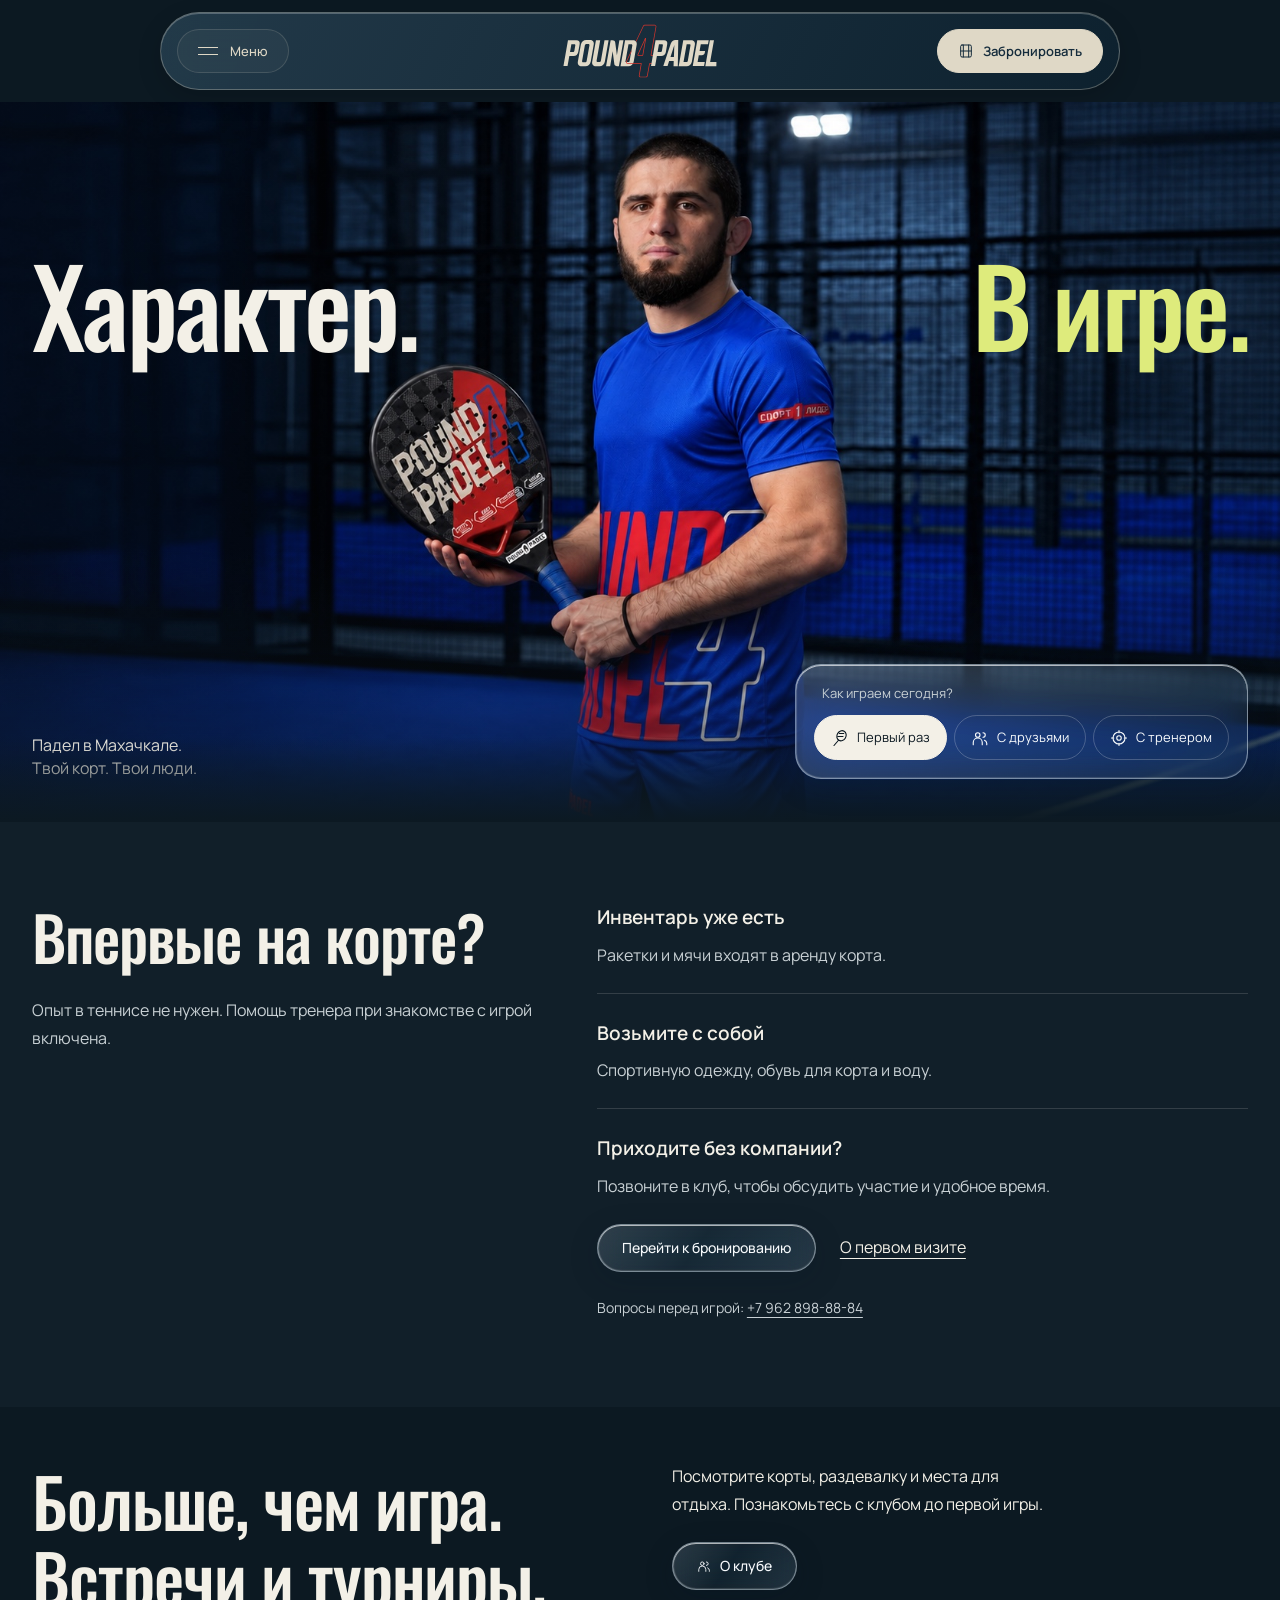
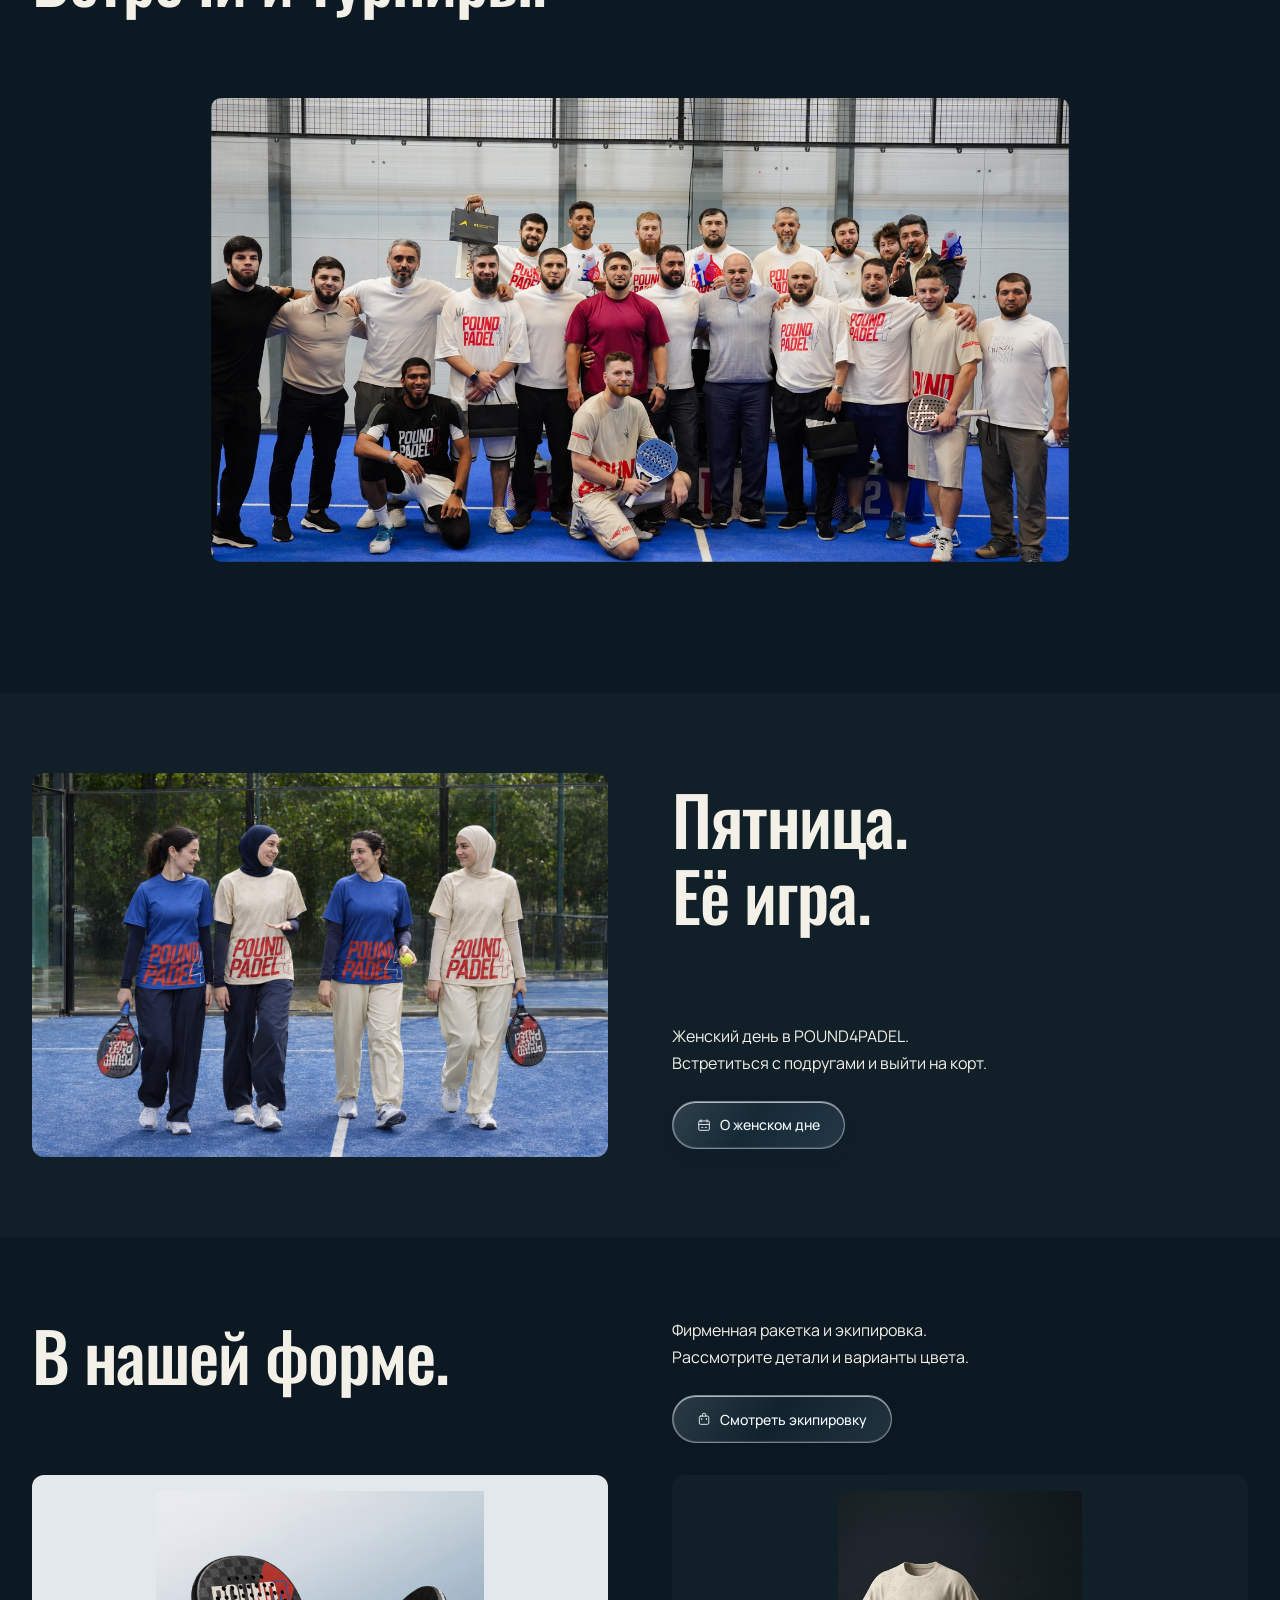
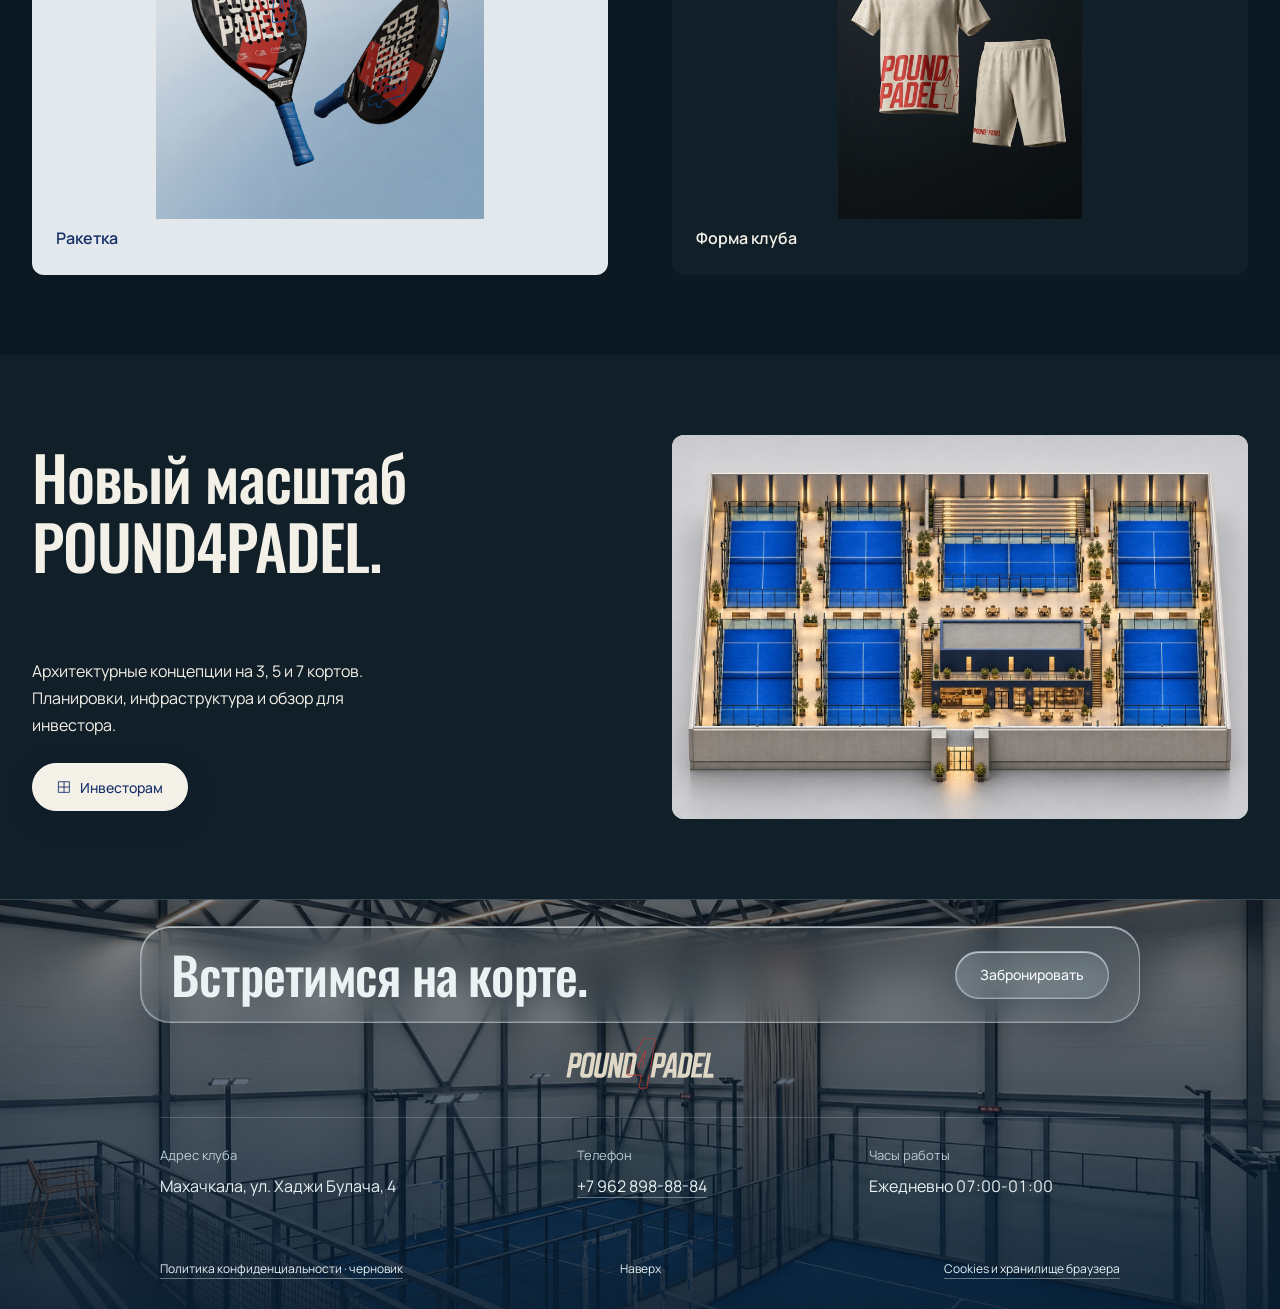
==== commit bb471021: "Simplify footer and move legal links onto photo" ====
--- a/index.html
+++ b/index.html
@@ -1,6 +1,6 @@
 <!doctype html>
 <html lang="ru">
-<head><meta charset="utf-8"><meta http-equiv="Content-Security-Policy" content="default-src 'none'; script-src 'self' 'sha256-j190XaAT1OAZhYQk1CuRRf0c6F/wVRkdZjx1zXgl/Vw=' 'sha256-GOuy7npAQOIuOG693btuK/VLMtXKJEKAlKMQiYNycAg='; script-src-attr 'none'; style-src 'self' 'unsafe-inline'; img-src 'self' data:; font-src 'self'; media-src 'self'; connect-src 'none'; object-src 'none'; base-uri 'none'; form-action 'none'; upgrade-insecure-requests"><meta name="referrer" content="no-referrer"><meta name="viewport" content="width=device-width,initial-scale=1"><meta name="theme-color" content="#101820"><title>Падел-клуб POUND4PADEL в Махачкале</title><meta name="description" content="Падел-клуб POUND4PADEL в Махачкале: игра с друзьями и тренером, женский день, фирменная экипировка и архитектурные концепции для инвесторов."><link rel="icon" href="assets/logo-blue.svg" type="image/svg+xml"><link rel="preload" href="assets/oswald.ttf" as="font" type="font/ttf" crossorigin><link rel="stylesheet" href="site-index.ea38585f97.css"><script defer src="app.js?v=astra-1"></script><link rel="preload" href="assets/manrope.ttf" as="font" type="font/ttf" crossorigin><script defer src="investors.js?v=3"></script><script defer src="components.js?v=1"></script><link rel="preload" href="assets/islam-likeness-corrected.jpg" as="image"><script defer src="site-experience.js?v=astra-1"></script>
+<head><meta charset="utf-8"><meta http-equiv="Content-Security-Policy" content="default-src 'none'; script-src 'self' 'sha256-j190XaAT1OAZhYQk1CuRRf0c6F/wVRkdZjx1zXgl/Vw=' 'sha256-GOuy7npAQOIuOG693btuK/VLMtXKJEKAlKMQiYNycAg='; script-src-attr 'none'; style-src 'self' 'unsafe-inline'; img-src 'self' data:; font-src 'self'; media-src 'self'; connect-src 'none'; object-src 'none'; base-uri 'none'; form-action 'none'; upgrade-insecure-requests"><meta name="referrer" content="no-referrer"><meta name="viewport" content="width=device-width,initial-scale=1"><meta name="theme-color" content="#101820"><title>Падел-клуб POUND4PADEL в Махачкале</title><meta name="description" content="Падел-клуб POUND4PADEL в Махачкале: игра с друзьями и тренером, женский день, фирменная экипировка и архитектурные концепции для инвесторов."><link rel="icon" href="assets/logo-blue.svg" type="image/svg+xml"><link rel="preload" href="assets/oswald.ttf" as="font" type="font/ttf" crossorigin><link rel="stylesheet" href="site-index.d15dca6ca9.css"><script defer src="app.js?v=astra-1"></script><link rel="preload" href="assets/manrope.ttf" as="font" type="font/ttf" crossorigin><script defer src="investors.js?v=3"></script><script defer src="components.js?v=1"></script><link rel="preload" href="assets/islam-likeness-corrected.jpg" as="image"><script defer src="site-experience.js?v=astra-1"></script>
 <link rel="canonical" href="https://jonessssenator-art.github.io/pound4padel-concept/">
 <meta name="robots" content="index, follow, max-image-preview:large">
 <link rel="sitemap" type="application/xml" href="https://jonessssenator-art.github.io/pound4padel-concept/sitemap.xml">
@@ -109,4 +109,4 @@
 <section class="home-women section" id="women"><div class="section-heading"><h2>Пятница.<br>Её игра.</h2><div class="teaser-copy"><p>Женский день в POUND4PADEL.<br>Встретиться с подругами и выйти на корт.</p><a class="ui-button" href="women.html"><svg class="site-icon" viewBox="0 0 24 24" fill="none" stroke="currentColor" stroke-width="1.6" stroke-linecap="round" stroke-linejoin="round" aria-hidden="true"><rect x="3" y="5" width="18" height="16" rx="2"/><path d="M7 3v4m10-4v4M3 11h18m-13 5h2m4 0h2"/></svg>О женском дне</a></div></div><a class="teaser-photo" href="women.html" aria-label="Подробнее о женском дне"><img src="assets/women-friday.jpg" width="1536" height="1024" alt="Участницы женского дня на падел-корте" loading="lazy"></a></section>
 <section class="home-equipment section" id="equipment"><div class="section-heading"><h2>В нашей форме.</h2><div class="teaser-copy"><p>Фирменная ракетка и экипировка.<br>Рассмотрите детали и варианты цвета.</p><a class="ui-button" href="equipment.html"><svg class="site-icon" viewBox="0 0 24 24" fill="none" stroke="currentColor" stroke-width="1.6" stroke-linecap="round" stroke-linejoin="round" aria-hidden="true"><rect x="4" y="7" width="16" height="14" rx="2"/><path d="M9 7V5a3 3 0 0 1 6 0v2M8 11v2m8-2v2"/></svg>Смотреть экипировку</a></div></div><div class="home-products"><a href="equipment.html#racket"><img src="assets/rackets.jpeg" width="2048" height="2048" alt="Фирменная ракетка POUND4PADEL" loading="lazy"><span>Ракетка</span></a><a href="equipment.html#kit"><img src="assets/kit.jpeg" width="1792" height="2400" alt="Бежевая форма POUND4PADEL" loading="lazy"><span>Форма клуба</span></a></div></section>
 <section class="home-investors section" id="investors"><div class="section-heading"><h2>Новый масштаб<br>POUND4PADEL.</h2><div class="teaser-copy"><p>Архитектурные концепции на 3, 5 и 7 кортов. Планировки, инфраструктура и обзор для инвестора.</p><a class="ui-button ui-button-primary" href="investors.html"><svg class="site-icon" viewBox="0 0 24 24" fill="none" stroke="currentColor" stroke-width="1.6" stroke-linecap="round" stroke-linejoin="round" aria-hidden="true"><path d="M3 3h18v18H3zM3 12h9V3m0 9h9m-9 0v9"/></svg>Инвесторам</a></div></div><a class="investor-teaser-image" href="investors.html" aria-label="Открыть архитектурные концепции для инвестора"><img src="assets/investor-7-straight.webp" width="1536" height="1024" alt="Концепция комплекса POUND4PADEL на семь кортов" loading="lazy"></a></section>
-</main><dialog class="image-dialog" aria-label="Просмотр фотографий"><button class="dialog-close ui-button ui-button-small" aria-label="Закрыть просмотр">Закрыть <span aria-hidden="true">×</span></button><img alt=""><p aria-live="polite"></p><div class="gallery-controls" hidden><div class="gallery-step"><button type="button" class="ui-button ui-button-small" data-gallery-step="-1" aria-label="Предыдущее фото">Назад</button><button type="button" class="ui-button ui-button-small" data-gallery-step="1" aria-label="Следующее фото">Далее</button></div><div class="gallery-thumbs" aria-label="Фотографии клуба"></div></div></dialog><footer class="site-footer" id="footer"><div class="footer-invite"><h2>Встретимся на корте.</h2><a class="ui-button" href="https://app.pound4padel.pro/">Забронировать</a></div><a href="./" aria-label="POUND4PADEL - главная"><img src="assets/logo.svg" width="150" height="53" alt="POUND4PADEL"></a><nav aria-label="Разделы сайта"><a href="club.html">Клуб</a><a href="women.html">Женский день</a><a href="equipment.html">Экипировка</a><a href="investors.html">Инвесторам</a></nav><div class="club-contacts" id="contacts" role="group" aria-label="Контакты клуба"><div><span class="contact-label">Адрес клуба</span><address>Махачкала, ул. Хаджи Булача, 4</address></div><div><span class="contact-label">Телефон</span><a class="contact-phone" href="tel:+79628988884">+7 962 898-88-84</a></div><div><span class="contact-label">Часы работы</span><p>Ежедневно <span class="contact-hours">07:00-01:00</span></p></div></div><a href="#top">Наверх</a></footer><nav class="legal-links" aria-label="Правовая информация"><a href="privacy.html">Политика конфиденциальности · черновик</a><a href="cookies.html">Cookies и хранилище браузера</a></nav><script src="chrome-options.js"></script></body></html>
+</main><dialog class="image-dialog" aria-label="Просмотр фотографий"><button class="dialog-close ui-button ui-button-small" aria-label="Закрыть просмотр">Закрыть <span aria-hidden="true">×</span></button><img alt=""><p aria-live="polite"></p><div class="gallery-controls" hidden><div class="gallery-step"><button type="button" class="ui-button ui-button-small" data-gallery-step="-1" aria-label="Предыдущее фото">Назад</button><button type="button" class="ui-button ui-button-small" data-gallery-step="1" aria-label="Следующее фото">Далее</button></div><div class="gallery-thumbs" aria-label="Фотографии клуба"></div></div></dialog><footer class="site-footer" id="footer"><div class="footer-invite"><h2>Встретимся на корте.</h2><a class="ui-button" href="https://app.pound4padel.pro/">Забронировать</a></div><a href="./" aria-label="POUND4PADEL - главная"><img src="assets/logo.svg" width="150" height="53" alt="POUND4PADEL"></a><div class="club-contacts" id="contacts" role="group" aria-label="Контакты клуба"><div><span class="contact-label">Адрес клуба</span><address>Махачкала, ул. Хаджи Булача, 4</address></div><div><span class="contact-label">Телефон</span><a class="contact-phone" href="tel:+79628988884">+7 962 898-88-84</a></div><div><span class="contact-label">Часы работы</span><p>Ежедневно <span class="contact-hours">07:00-01:00</span></p></div></div><div class="footer-bottom"><a href="privacy.html">Политика конфиденциальности · черновик</a><a class="footer-top" href="#top">Наверх</a><a href="cookies.html">Cookies и хранилище браузера</a></div></footer><script src="chrome-options.js"></script></body></html>
--- a/site-index.d15dca6ca9.css
+++ b/site-index.d15dca6ca9.css
@@ -0,0 +1,890 @@
+/* style.css */
+@font-face{font-family:Involve;src:url('assets/involve.ttf') format('truetype');font-weight:100 900;font-display:swap}*{box-sizing:border-box}html{scroll-behavior:smooth;scroll-padding-top:24px}body{margin:0;background:#101820;color:#f3f0e8;font-family:Involve,sans-serif;font-size:16px;line-height:1.5}::selection{background:#d4352c;color:white}a{color:inherit;text-decoration:none}button{font:inherit;color:inherit;cursor:pointer}button,a,summary{-webkit-tap-highlight-color:transparent}button:focus-visible,a:focus-visible,summary:focus-visible,[tabindex]:focus-visible{outline:3px solid #d9ef50;outline-offset:6px}img{display:block;max-width:100%}svg{width:26px;height:26px;fill:none;stroke:currentColor;stroke-width:1.5}h1,h2,h3,p,figure{margin:0}h1,h2,h3{font-weight:500;letter-spacing:-.045em;line-height:1.02}h2{font-size:clamp(42px,5.7vw,88px)}p{font-weight:400}button{border:0;background:none}section{position:relative}section[id]{scroll-margin-top:24px}.skip{position:fixed;left:16px;top:-80px;padding:12px;background:#fff;color:#1448a3;z-index:20}.skip:focus{top:16px}.header{height:92px;padding:18px 3.2%;display:flex;align-items:center;justify-content:space-between;background:#101820;gap:40px}.brand{width:150px}.header nav{display:flex;gap:36px;margin-left:auto;margin-right:6vw;font-size:14px}.header nav a{padding:12px 0}.header-cta{display:flex;align-items:center;gap:32px;border-bottom:1px solid #f3f0e855;padding:8px 0;font-size:14px}.header-cta span{font-size:25px}.menu{display:none}.hero{width:100%;aspect-ratio:1672/941;overflow:hidden;isolation:isolate}.hero-photo{position:absolute;inset:0;width:100%;height:100%;object-fit:cover}.hero-shade{position:absolute;inset:0;background:linear-gradient(90deg,#07131966,transparent 37%,transparent 64%,#07131944),linear-gradient(0deg,#071319bb,transparent 28%);pointer-events:none}.hero h1{position:absolute;inset:0;font-size:clamp(60px,7.4vw,120px);font-weight:400;letter-spacing:-.065em}.hero h1 span{position:absolute;top:33%}.hero-left{left:3.2%}.hero-right{right:4.5%;color:#e0ec87}.hero-note{position:absolute;left:3.4%;top:53%;font-size:clamp(14px,1.15vw,18px);line-height:1.4}.hero-person{position:absolute;right:4%;top:55%;font-size:14px}.hero-link{position:absolute;bottom:6%;right:3.3%;display:flex;align-items:center;gap:60px;border-bottom:1px solid #e0ec87;padding-bottom:12px;font-size:clamp(17px,1.6vw,25px);color:#e0ec87}.scroll-link{position:absolute;left:3.4%;bottom:6%;border:1px solid #ffffff66;border-radius:50%;width:48px;height:48px;display:grid;place-items:center}.energy{min-height:760px;height:64vw;max-height:1000px;overflow:hidden;background:#08111c}.balls-photo{position:absolute;width:100%;height:100%;object-fit:cover;object-position:center}.energy-shade{position:absolute;inset:0;background:linear-gradient(0deg,#101820,transparent 35%),radial-gradient(ellipse at center,#07111d77,transparent 60%)}.energy-copy{position:relative;text-align:center;padding-top:19%;max-width:520px;margin:auto}.energy h2{font-size:clamp(50px,5.8vw,90px);line-height:.98;letter-spacing:-.05em}.energy p{font-size:15px;line-height:1.5;margin:26px 0 32px;text-shadow:0 1px 8px #000}.text-link{display:inline-flex;align-items:center;justify-content:space-between;gap:48px;padding:8px 0 12px;border-bottom:1px solid currentColor;font-size:16px}.section{padding:100px 4%}.section-heading{display:flex;justify-content:space-between;align-items:flex-end;gap:40px;margin-bottom:50px}.section-heading>p{font-size:16px;line-height:1.4;max-width:280px}.play{padding-top:40px}.play-layout{display:grid;grid-template-columns:1fr 1fr;gap:7vw;align-items:center}.tabs{display:flex;border-bottom:1px solid #ffffff40;gap:26px;margin-bottom:35px}.tabs button{padding:16px 0;white-space:nowrap;font-size:15px;border-bottom:2px solid transparent;margin-bottom:-1px;color:#b2bac0}.tabs [aria-selected=true]{color:#e0ec87;border-color:#e0ec87}.panel h3{font-size:clamp(30px,3vw,46px);margin-bottom:20px}.panel p{max-width:430px;font-size:16px;color:#c0c9cd;line-height:1.65}.panel .text-link{margin-top:28px}.panel[hidden]{display:none}.court-demo{background:#183269;padding:26px 24px 20px;border-radius:3px}.court{width:100%;height:auto;display:block;stroke:none}.surface{fill:#1448a3}.lines{fill:none;stroke:#dfd8c6;stroke-width:2}.lines .net{stroke-width:4;stroke-dasharray:3 3}.players{fill:#dfd8c6}.players circle:nth-child(n+3){fill:#d4352c;stroke:#f9a294;stroke-width:2}.rally-ball{fill:#e0ef57}.court-caption{display:flex;justify-content:space-between;align-items:center;gap:20px;font-size:12px;margin-top:18px;color:#e9edff}.rally-toggle{padding:10px 0;text-align:right;font-size:12px}.rally-toggle span{padding-left:7px}.equipment{padding-top:60px}.equipment .section-heading h2{font-size:clamp(42px,5vw,76px)}.equipment-grid{display:grid;grid-template-columns:1.12fr 1fr;gap:24px;align-items:start}.equipment figure{position:relative;overflow:hidden}.equipment figure img{width:100%;object-fit:cover;transition:transform 600ms cubic-bezier(.23,1,.32,1)}.racket-card img{aspect-ratio:1/1.08}.kit-card{margin-top:100px}.kit-card img{aspect-ratio:1/1.12;object-position:50% 45%}.equipment figcaption{padding:24px 0 0;display:flex;flex-wrap:wrap;align-items:baseline;justify-content:space-between;gap:16px}.equipment h3{font-size:28px}.equipment figcaption span{font-size:13px;color:#b2bac0}.space{height:800px;min-height:620px;overflow:hidden}.space>img{width:100%;height:100%;object-fit:cover}.space-shade{position:absolute;inset:0;background:linear-gradient(0deg,#071319df,transparent 65%),linear-gradient(90deg,#07131977,transparent)}.space-top{position:absolute;top:40px;left:4%;right:4%;display:flex;justify-content:space-between;font-size:14px}.space h2{position:absolute;left:4%;top:27%;font-size:clamp(70px,9vw,140px);color:#e0ec87}.space-bottom{position:absolute;bottom:55px;left:4%;right:4%;display:flex;justify-content:space-between;align-items:flex-end;gap:30px}.space-bottom p{font-size:16px;line-height:1.6}.space-bottom .text-link{color:#e0ec87}.first{display:grid;grid-template-columns:1fr 1fr;gap:8vw;padding-bottom:120px}.first h2{font-size:clamp(40px,4.6vw,68px)}.first>div>p{color:#b2bac0;margin-top:22px}.questions details{border-top:1px solid #ffffff35}.questions details:last-child{border-bottom:1px solid #ffffff35}.questions summary{list-style:none;display:flex;align-items:center;justify-content:space-between;gap:24px;font-size:18px;cursor:pointer;padding:24px 0}.questions summary::-webkit-details-marker{display:none}.questions summary span{font-size:27px;line-height:1;transition:transform 200ms cubic-bezier(.23,1,.32,1)}.questions details[open] summary span{transform:rotate(45deg)}.questions details p{color:#bbc6cc;font-size:15px;line-height:1.6;max-width:500px;padding:0 40px 25px 0}.closing{background:#1448a3;display:flex;justify-content:space-between;align-items:flex-end;gap:50px;padding-top:80px;padding-bottom:85px}.closing h2{font-size:clamp(48px,6.8vw,104px)}.closing>div{max-width:340px}.closing p{font-size:15px;line-height:1.6;margin-bottom:30px}.closing .text-link{font-size:15px}footer{padding:50px 4%;display:flex;align-items:center;justify-content:space-between;gap:40px}footer p{font-size:11px;line-height:1.6;color:#b2bac0;max-width:560px}footer>a:last-child{font-size:13px;white-space:nowrap}.header a,.text-link,.hero-link{transition:color 160ms ease}.header a:hover,.text-link:hover{color:#e0ec87}@media(hover:hover) and (pointer:fine){.equipment figure:hover img{transform:scale(1.025)}}@media(min-width:1600px){.section{padding-left:max(4%,calc((100vw - 1600px)/2));padding-right:max(4%,calc((100vw - 1600px)/2))}}
+@media(max-width:950px){.header{height:80px}.header nav{margin-right:0;gap:24px}.hero{min-height:620px;aspect-ratio:auto}.hero-photo{object-position:51% center}.hero h1{font-size:7.2vw}.hero h1 span{top:32%}.hero-person{top:52%}.hero-note{top:48%;font-size:13px}.hero-link{gap:25px}.energy{min-height:680px}.energy-copy{padding-top:150px}.section{padding:75px 5%}.play-layout{gap:30px}.tabs{gap:18px}.tabs button{font-size:13px}.court-demo{padding:15px}.court-caption{flex-direction:column;gap:0;align-items:flex-start}.kit-card{margin-top:60px}.equipment figcaption{display:block}.equipment figcaption span{display:block;margin-top:12px}.equipment h3{font-size:24px}.space{height:700px}.first{gap:35px}.closing{gap:30px}footer{gap:30px}}
+@media(max-width:650px){.header{height:76px;padding:13px 20px;gap:20px}.brand{width:115px}.header-cta{margin-left:auto;gap:12px;font-size:13px}.menu{display:flex;flex-direction:column;justify-content:center;gap:6px;width:38px;height:44px;padding:7px}.menu span{height:1px;background:currentColor;width:24px;transition:transform 200ms ease}.menu[aria-expanded=true] span:first-child{transform:translateY(3.5px) rotate(45deg)}.menu[aria-expanded=true] span:last-child{transform:translateY(-3.5px) rotate(-45deg)}.header nav{display:none;position:absolute;left:0;right:0;top:76px;background:#101820;z-index:10;padding:20px;box-shadow:0 20px 30px #0004}.header nav.open{display:flex;flex-direction:column;gap:6px}.header nav a{padding:12px}.hero{height:calc(100svh - 76px);max-height:850px;min-height:640px}.hero-photo{object-position:51% center}.hero-shade{background:linear-gradient(0deg,#071319ef,transparent 55%),linear-gradient(90deg,#07131922,transparent)}.hero h1{inset:auto 20px 130px;height:auto;font-size:clamp(48px,13vw,76px);line-height:1.05;letter-spacing:-.055em}.hero h1 span{position:static;display:block}.hero-right{margin-left:19%}.hero-note{top:20px;left:20px;font-size:12px}.hero-person{top:20px;right:20px;font-size:11px}.hero-link{left:20px;right:20px;bottom:30px;font-size:18px}.scroll-link{display:none}.energy{height:700px;min-height:0}.balls-photo{object-position:49% center}.energy-copy{padding:170px 18px 0}.energy h2{font-size:57px}.energy p{font-size:14px}.energy-shade{background:linear-gradient(0deg,#101820,transparent 60%),radial-gradient(ellipse at center,#07111d88,transparent 80%)}.section{padding:62px 20px}.section-heading{display:block;margin-bottom:32px}.section-heading p{margin-top:22px;font-size:14px}.play{padding-top:30px}.play-layout{display:flex;flex-direction:column;align-items:stretch;gap:38px}.tabs{justify-content:space-between;gap:8px}.tabs button{font-size:14px}.panel{min-height:270px}.panel h3{font-size:35px}.panel p{font-size:15px}.court-caption{flex-direction:row;align-items:center;font-size:10px;gap:10px}.rally-toggle{font-size:11px}.equipment-grid{grid-template-columns:1fr;gap:42px}.kit-card{margin-top:0}.equipment figure img{aspect-ratio:1/1.08}.equipment figcaption{padding-top:20px}.equipment h3{font-size:28px}.equipment figcaption span{font-size:12px;margin-top:8px}.space{height:690px;min-height:0}.space>img{object-position:56% center}.space-top{left:20px;right:20px;top:26px;font-size:11px}.space h2{left:20px;top:25%;font-size:76px}.space-bottom{left:20px;right:20px;bottom:35px;display:block}.space-bottom p{font-size:14px}.space-bottom .text-link{margin-top:30px;font-size:16px}.first{display:block}.first h2{font-size:47px}.first>div>p{font-size:14px}.questions{margin-top:36px}.questions summary{font-size:16px;padding:23px 0}.questions details p{font-size:14px;padding-right:12px}.closing{display:block;padding-top:55px;padding-bottom:60px}.closing h2{font-size:51px}.closing>div{margin-top:35px}.closing p{font-size:14px}footer{padding:35px 20px;flex-wrap:wrap;align-items:flex-start;gap:25px}footer>a:first-child{width:115px}footer p{order:3;width:100%;font-size:10px}footer>a:last-child{margin-left:auto}.text-link{font-size:15px}}
+@media(prefers-reduced-motion:reduce){html{scroll-behavior:auto}*,*::before,*::after{animation:none!important;transition:none!important}.hero-photo,.balls-photo{transform:none!important}}
+/* Let the responsive aspect ratio determine product image height. */
+.equipment figure img{height:auto}
+/* Connected photographic scenes and complete product views. */
+.skip{top:0;transform:translateY(-160%)}.skip:focus{transform:translateY(-160%)}.skip:focus-visible{transform:translateY(0)}
+.hero::after{content:"";position:absolute;inset:auto 0 0;height:110px;background:linear-gradient(transparent,#08111c);pointer-events:none;z-index:1}.hero-link,.scroll-link{z-index:2}.energy{margin-top:-1px}.energy::before{content:"";position:absolute;inset:0 0 auto;height:100px;background:linear-gradient(#08111c,transparent);z-index:1;pointer-events:none}.energy-copy{z-index:2}.energy{height:58vw;min-height:680px}.play{padding-bottom:50px}.equipment{padding-top:55px;padding-bottom:100px}.equipment-scene{position:relative;margin:0 -4.35% 42px;overflow:hidden;aspect-ratio:1.9}.equipment-scene>img{width:100%;height:100%;object-fit:cover}.equipment-scene::after{content:"";position:absolute;inset:0;pointer-events:none;background:linear-gradient(0deg,#101820,transparent 17%),linear-gradient(180deg,#101820,transparent 15%)}.detail-point{position:absolute;left:65%;top:30%;z-index:2;display:flex;align-items:center;gap:12px}.detail-point>span:first-child{display:grid;place-items:center;width:44px;height:44px;background:#dfd8c6;color:#101820;border-radius:50%;font-size:28px;box-shadow:0 6px 20px #0004}.point-label{font-size:13px;background:#101820d9;padding:8px 12px;border-radius:4px}.detail-note{position:absolute;z-index:3;left:55%;top:43%;max-width:290px;background:#dfd8c6;color:#101820;padding:22px;border-radius:8px;box-shadow:0 15px 40px #0005}.detail-note strong{font-size:16px}.detail-note p{font-size:13px;line-height:1.5;margin-top:10px}.scene-zoom{position:absolute;left:5%;bottom:10%;z-index:2;padding:12px 18px;background:#101820d9;border:1px solid #ffffff55;border-radius:30px;font-size:13px;display:flex;align-items:center;gap:35px}.equipment-grid{grid-template-columns:1fr 1fr;gap:28px}.kit-card{margin-top:0}.product-window{height:570px;border-radius:14px;overflow:hidden}.product-window.light{background:#e2e8ec}.product-window.dark{background:#111a1f}.product-window>button{display:block;width:100%;height:100%;padding:0;cursor:zoom-in}.equipment .product-window img{width:100%;height:100%;object-fit:contain;aspect-ratio:auto;object-position:center}.equipment figcaption{padding:24px 0 0;display:flex;align-items:flex-start;justify-content:space-between;gap:16px;flex-wrap:wrap}.equipment figcaption span{display:block;margin-top:9px}.equipment h3{font-size:27px}.product-options{display:flex;gap:8px;padding-top:4px}.product-options button:not(.cream):not(.blue){border:1px solid #ffffff40;border-radius:20px;font-size:11px;padding:8px 12px}.product-options button[aria-pressed=true]:not(.cream):not(.blue){background:#dfd8c6;color:#101820;border-color:#dfd8c6}.swatches button{width:28px;height:28px;border-radius:50%;border:3px solid #101820;outline:1px solid transparent}.swatches button[aria-pressed=true]{outline-color:#f3f0e8}.swatches .cream{background:#dfd8c6}.swatches .blue{background:#1448a3}.space::before{content:"";position:absolute;inset:0 0 auto;height:120px;background:linear-gradient(#101820,transparent);z-index:1;pointer-events:none}.space-top{z-index:2;top:60px}.space-shade{background:linear-gradient(0deg,#101820,transparent 80%),linear-gradient(90deg,#10182077,transparent)}.space-views{position:absolute;right:4%;top:120px;display:flex;gap:6px;background:#101820a8;border:1px solid #ffffff44;border-radius:30px;padding:5px}.space-view{font-size:12px;padding:9px 16px;border-radius:24px}.space-view[aria-pressed=true]{background:#dfd8c6;color:#101820}.image-dialog{border:1px solid #ffffff30;border-radius:12px;background:#101820;color:#f3f0e8;padding:60px 25px 20px;width:min(1000px,94vw);max-height:94svh}.image-dialog::backdrop{background:#050b11e8}.image-dialog>img{max-height:73svh;max-width:100%;width:auto;margin:auto;object-fit:contain}.dialog-close{position:absolute;right:20px;top:14px;padding:8px;display:flex;align-items:center;gap:22px;font-size:13px}.dialog-close span{font-size:28px}.image-dialog p{font-size:13px;text-align:center;margin-top:15px}.closing{background:linear-gradient(165deg,#183269,#1448a3)}.progress-bar{position:fixed;left:0;top:0;width:100%;height:2px;z-index:30;background:#e0ec87;transform-origin:left;transform:scaleX(0);pointer-events:none}
+@media(max-width:950px){.product-window{height:430px}.equipment h3{font-size:23px}.equipment-scene{margin-left:-5.55%;margin-right:-5.55%}}
+@media(max-width:650px){.hero-photo{object-position:51% center}.energy{height:670px;min-height:0}.energy-copy{padding-top:170px}.equipment-scene{margin:0 -20px 30px;aspect-ratio:1.15}.equipment-scene>img{object-position:62% center}.equipment-grid{grid-template-columns:1fr;gap:38px}.product-window{height:450px;max-height:125vw}.equipment h3{font-size:25px}.equipment figcaption{gap:15px}.equipment figcaption span{font-size:12px}.detail-point{left:58%;top:22%}.point-label{display:none}.detail-note{left:20%;right:5%;top:37%;padding:18px;font-size:12px}.scene-zoom{left:20px;bottom:11%;padding:10px 14px}.equipment{padding-bottom:50px}.space-views{top:90px;right:20px}.space-top{top:45px}.space h2{font-size:67px}.image-dialog{padding:65px 10px 20px}.image-dialog>img{max-height:70svh}}
+/* Original product master: front and profile, without perspective regeneration. */
+.equipment-scene{margin:0 0 40px;aspect-ratio:auto;height:650px;background:#fdfefe;border-radius:14px;display:flex;align-items:center;color:#183269}
+.equipment-scene>img{position:absolute;right:3%;top:3%;width:58%;height:94%;object-fit:contain;object-position:center}
+.equipment-scene::after{display:none}.racket-intro{position:relative;z-index:1;width:40%;padding:0 0 60px 5%}.racket-intro h3{font-size:clamp(38px,4vw,64px);line-height:1.03}.racket-intro p{margin-top:24px;font-size:14px;line-height:1.6}.equipment-scene .detail-point{left:67%;top:33%}.equipment-scene .detail-note{left:47%;top:44%}.equipment-scene .scene-zoom{left:5%;bottom:11%;background:#183269;color:#fff;border:0}.equipment-scene .point-label{color:#fff}.equipment-scene .detail-point>span:first-child{background:#183269;color:#fff}
+@media(max-width:650px){.equipment-scene{height:650px;margin:0 0 30px;display:block}.racket-intro{padding:24px;width:100%}.racket-intro h3{font-size:32px;line-height:1.05}.racket-intro h3 br{display:none}.racket-intro p{margin-top:12px;font-size:12px}.equipment-scene>img{width:92%;height:65%;right:4%;top:23%}.equipment-scene .scene-zoom{left:24px;bottom:22px}.equipment-scene .detail-point{left:54%;top:42%}.equipment-scene .detail-note{left:8%;right:8%;top:52%}}
+@media(max-width:650px){.racket-intro h3 br{display:block}.racket-intro h3{font-size:30px}.racket-intro p{margin-top:10px}.equipment-scene>img{top:26%;height:61%}}
+/* Format selection lives within a single photographic court scene. */
+.play{padding-top:32px;padding-bottom:70px}.play .section-heading{margin-bottom:32px}.play .section-heading h2{font-size:clamp(42px,5.4vw,78px)}.play-experience{position:relative;isolation:isolate;min-height:650px;overflow:hidden;border-radius:16px;background:#12315b}.play-photo{position:absolute;inset:0;width:100%;height:100%;object-fit:cover;object-position:center;transform:scale(1.02);transition:transform 900ms cubic-bezier(.23,1,.32,1)}.play-experience[data-format=friends] .play-photo{transform:scale(1.08) translateX(-1%)}.play-experience[data-format=practice] .play-photo{transform:scale(1.12) translateX(2%)}.play-shade{position:absolute;inset:0;background:linear-gradient(90deg,#07131de8 0%,#07131dbb 30%,#07131d33 64%,#07131d22),linear-gradient(0deg,#07131d88,transparent 50%);pointer-events:none}.play .tabs{position:relative;display:grid;grid-template-columns:repeat(3,1fr);gap:0;margin:0 36px;border-bottom:1px solid #ffffff50}.play .tabs button{display:flex;align-items:center;justify-content:space-between;gap:12px;padding:24px 20px;border-bottom:2px solid transparent;margin-bottom:-1px;font-size:16px;color:#f3f0e8;text-align:left;transition:background 180ms ease,color 180ms ease}.play .tabs button span{font-size:22px;opacity:.45}.play .tabs button[aria-selected=true]{border-color:#e0ec87;color:#e0ec87;background:#07131d45}.play .tabs button[aria-selected=true] span{opacity:1}.play-content{position:relative;padding:60px 55px 48px;max-width:590px}.play .panel{min-height:390px}.play .panel h3{font-size:clamp(36px,4vw,58px);line-height:1.05;margin-bottom:22px}.play .panel p{color:#e2e8eb;font-size:16px;max-width:390px;line-height:1.6}.format-features{list-style:none;padding:0;margin:25px 0 36px;display:flex;gap:10px;flex-wrap:wrap}.format-features li{padding:7px 12px;border:1px solid #ffffff55;border-radius:24px;color:#e0e6e9;font-size:12px}.play-action{display:inline-flex;align-items:center;justify-content:space-between;gap:28px;padding:16px 20px;background:#e0ec87;color:#101820;border-radius:4px;font-size:14px;line-height:1.4;transition:background 160ms ease}.play-action:hover{background:#f0f6bb}.play-action svg{width:22px;flex-shrink:0}.play-aside{position:absolute;right:4%;bottom:48px;display:flex;flex-direction:column;font-size:clamp(30px,4.5vw,65px);line-height:1.02;letter-spacing:-.04em;color:#f3f0e8;text-align:right}.play-aside span:last-child{color:#e0ec87}
+@media(max-width:950px){.play-content{max-width:500px;padding:45px 35px}.play .tabs{margin:0 20px}.play .tabs button{padding:22px 12px;font-size:14px}.play-aside{font-size:34px}}
+@media(max-width:650px){.play{padding-top:20px;padding-bottom:45px}.play .section-heading h2{font-size:44px;max-width:300px}.play .section-heading p{margin-top:16px}.play-experience{min-height:720px;border-radius:12px}.play-photo{object-position:62% center}.play-shade{background:linear-gradient(0deg,#07131df5 0%,#07131de6 47%,#07131d33 82%,#07131d88)}.play .tabs{margin:0 14px;grid-template-columns:repeat(3,minmax(0,1fr))}.play .tabs button{padding:20px 6px;font-size:12px;justify-content:center;gap:0;white-space:normal;text-align:center}.play .tabs button span{display:none}.play-content{padding:230px 23px 28px;max-width:none}.play .panel{min-height:360px}.play .panel h3{font-size:37px}.play .panel p{font-size:14px;line-height:1.6}.format-features{margin:22px 0 28px;gap:6px}.format-features li{font-size:10px;padding:7px 9px}.play-action{font-size:12px;padding:14px;gap:18px;max-width:100%}.play-aside{display:none}}
+@media(prefers-reduced-motion:reduce){.play-photo{transform:none!important;transition:none}}
+.play .play-action{margin-top:28px}.play .panel h3{letter-spacing:-.035em}.play .panel p{max-width:380px}@media(max-width:650px){.play .panel h3{font-size:33px}.play .play-action{margin-top:24px}}
+/* Photo stories: each format has its own people, without text covering the kit. */
+.play-experience{display:grid;grid-template-columns:minmax(0,1.65fr) minmax(0,1fr);min-height:0;border-radius:0;background:#16232e;overflow:hidden}
+.play .tabs{grid-column:1/-1;grid-row:1;margin:0;background:#101820;border-top:1px solid #ffffff30;border-bottom:1px solid #ffffff30}
+.play .tabs button{padding:23px 24px;font-size:18px;justify-content:center;position:relative;background:none!important;border:0;transition:color 180ms ease}
+.play .tabs button::after{content:"";position:absolute;bottom:0;left:0;width:100%;height:3px;background:#e0ec87;transform:scaleX(0);transition:transform 240ms cubic-bezier(.2,.8,.2,1)}
+.play .tabs button[aria-selected=true]::after{transform:scaleX(1)}
+.play-visual{position:relative;grid-row:2;grid-column:1;aspect-ratio:3/2;align-self:center;overflow:hidden;background:#183269}
+.play-experience .play-photo{position:absolute;inset:0;width:100%;height:100%;object-fit:contain;object-position:center;opacity:0;transform:none;transition:opacity 380ms ease;pointer-events:none}
+.play-experience .play-photo.is-active{opacity:1}
+.play-content{grid-row:2;grid-column:2;max-width:none;padding:clamp(25px,3.4vw,54px);display:flex;align-items:center}
+.play .panel{min-height:0;width:100%}.play .panel h3{font-size:clamp(28px,3vw,46px);line-height:1.08;margin-bottom:22px}.play .panel p{font-size:15px;line-height:1.65;color:#c8d0d4}.play .play-action{margin-top:28px;font-size:13px;padding:14px 16px;gap:18px}.play-action svg{transition:transform 180ms ease}.play-action:hover svg,.text-link:hover svg{transform:translate(3px,-3px)}
+.women{background:#e9e1d5;color:#361e2c;padding-top:68px;padding-bottom:68px;margin-top:25px}.women-heading{display:grid;grid-template-columns:1fr 1.8fr 1fr;align-items:end;gap:30px;margin-bottom:42px}.friday{align-self:start;font-size:17px;padding-top:10px;color:#910147}.friday::before{content:"";display:inline-block;width:9px;height:9px;border-radius:50%;background:#910147;margin-right:12px}.women h2{font-size:clamp(64px,8vw,120px);line-height:.98;letter-spacing:-.06em}.women h2 span{color:#910147}.women-intro{font-size:20px;line-height:1.5;padding-bottom:8px}.women-photo-wrap{overflow:hidden;max-width:1100px;margin:auto}.women-photo-wrap img{width:100%;height:auto}.women-bottom{display:grid;grid-template-columns:1fr 1fr;gap:12%;margin-top:38px}.women-bottom>p{font-size:clamp(24px,3vw,42px);line-height:1.2;letter-spacing:-.035em}.women-bottom>div>p{max-width:480px;font-size:16px;line-height:1.6}.women .text-link{color:#910147;font-size:16px;margin-top:25px;border-color:#91014770}.women .text-link svg{transition:transform 180ms ease}.women+.equipment{padding-top:80px}
+@media(max-width:950px){.header{gap:20px}.header nav{gap:20px;margin-right:15px}.play-experience{grid-template-columns:1.25fr 1fr}.play-content{padding:24px}.play .panel h3{font-size:30px}.play .panel p{font-size:13px}.women-heading{grid-template-columns:1fr 2fr}.women-intro{grid-column:2;font-size:17px}.women h2{font-size:78px}}
+@media(max-width:650px){.play-experience{display:flex;flex-direction:column;min-height:0}.play .tabs{order:0;display:grid;margin:0;flex:none}.play .tabs button{padding:19px 3px;font-size:13px}.play-visual{order:1;width:100%;aspect-ratio:3/2;flex:none}.play-content{order:2;padding:26px 24px 30px;display:block}.play .panel{min-height:268px}.play .panel h3{font-size:32px;line-height:1.08}.play .panel p{font-size:14px}.play .play-action{margin-top:24px}.women{margin-top:0;padding-top:42px;padding-bottom:42px}.women-heading{display:block;margin-bottom:26px}.friday{font-size:14px;padding:0;margin-bottom:22px}.women h2{font-size:70px}.women-intro{font-size:16px;margin-top:22px}.women-photo-wrap{margin:0 -20px}.women-bottom{grid-template-columns:1fr;gap:23px;margin-top:27px}.women-bottom>p{font-size:28px}.women-bottom>div>p{font-size:14px}.women .text-link{font-size:14px}.women+.equipment{padding-top:55px}}
+@media(prefers-reduced-motion:reduce){.play-photo,.play .tabs button::after,.play-action svg,.text-link svg{transition:none!important;animation:none!important}}
+.play-experience[data-format] .play-photo{transform:none}
+
+/* direction-one.css */
+/* Approved photographic direction, November 2026. */
+:root{--court-dark:#0c1922;--court-ink:#f3f0e7;--ball-accent:#deeb7c}
+body,.header{background:var(--court-dark);color:var(--court-ink)}
+h1,h2,h3{font-weight:400;letter-spacing:-.04em}
+.header{height:94px;padding:18px 3.4%}.header nav{margin:0;gap:32px}.header-cta{border:1px solid #f3f0e7;padding:13px 22px;gap:38px}
+.hero h1{font-size:clamp(64px,8vw,128px);letter-spacing:-.055em}.hero h1 span{top:25%}.hero-right{right:3.4%;color:var(--ball-accent)}
+.hero-note{top:auto;bottom:6%;left:3.4%;font-size:16px}.hero-link{background:var(--ball-accent);color:var(--court-dark);padding:19px 23px;border:0;font-size:16px;gap:42px}.hero::after{height:85px;background:linear-gradient(transparent,var(--court-dark))}.hero-shade{background:linear-gradient(0deg,#0c1922a8,transparent 38%),linear-gradient(90deg,#0c192244,transparent 40%,transparent 65%,#0c192222)}
+.section{padding:76px 3.4%}.section-heading{margin-bottom:34px}.section-heading h2{font-size:clamp(42px,4.7vw,76px)}.section-heading>p{line-height:1.5}
+.club{padding-top:58px;padding-bottom:68px}.club-stories{display:grid;grid-template-columns:1.7fr 1fr;gap:18px}.club-story{position:relative;display:block;width:100%;padding:0;overflow:hidden;text-align:left;aspect-ratio:1.75;background:#183269}.club-story img{width:100%;height:100%;object-fit:cover}.club-story::after{content:'';position:absolute;inset:55% 0 0;background:linear-gradient(transparent,#071622df);pointer-events:none}.club-story>span{position:absolute;bottom:22px;left:25px;right:25px;display:flex;justify-content:space-between;align-items:center;gap:20px;font-size:28px;z-index:1}.club-story svg{width:30px;height:30px;flex-shrink:0}.club-story:last-child{aspect-ratio:auto}
+.energy{height:53vw;min-height:580px;max-height:860px}.energy::before{background:linear-gradient(var(--court-dark),transparent);height:110px}.energy-shade{background:linear-gradient(0deg,var(--court-dark),transparent 45%),radial-gradient(ellipse at center,#07111d88,transparent 70%)}.energy-copy{padding-top:13%}.energy h2{font-size:clamp(50px,5.3vw,80px)}
+.play{padding-top:45px}.play-experience{background:transparent;gap:0 4%}.play .tabs{background:transparent;margin-bottom:24px}.play .tabs button{padding:20px 12px}.play-visual{align-self:start}.play-content{padding:22px 0}.play .panel h3{font-size:clamp(30px,3vw,46px)}.play .play-action{border-radius:0;background:var(--ball-accent)}
+.women{background:#111f29;color:var(--court-ink);margin:0;padding-top:70px;padding-bottom:70px}.women-heading{grid-template-columns:1fr 1fr;align-items:end;gap:18px 35px}.women .friday{grid-column:2;grid-row:1;align-self:end;margin:0;padding:0;color:var(--ball-accent)}.friday::before{display:none}.women h2{grid-row:1/3;font-size:clamp(65px,7vw,102px);letter-spacing:-.045em}.women h2 span{color:var(--ball-accent)}.women-intro{grid-column:2;padding:0}.women-photo-wrap{max-width:none}.women-photo-wrap img{aspect-ratio:1.85;object-fit:cover;object-position:center 48%}.women-bottom{gap:8%;margin-top:32px}.women .text-link{color:var(--ball-accent);border-color:#deeb7c80}.women-bottom>p{font-size:32px}.women-bottom>div>p{color:#c8d0d4}
+.equipment-scene,.product-window{border-radius:0}.equipment-scene{height:580px}.equipment-scene .scene-zoom{border-radius:0}.equipment-scene .detail-note{border-radius:0}.equipment .product-window{height:500px}.equipment-grid{gap:28px}.equipment h3{font-size:28px}.equipment .section-heading h2{font-size:clamp(42px,4.7vw,76px)}
+.space{height:780px}.space::before{background:linear-gradient(var(--court-dark),transparent)}.space-shade{background:linear-gradient(0deg,var(--court-dark),transparent 80%),linear-gradient(90deg,#0c192299,transparent)}.space>img{object-position:center 42%}.space h2{font-size:clamp(70px,8vw,125px);top:28%}.space-views{border-radius:0}.space-view{border-radius:0}
+.closing{background:#183269}.closing h2{font-size:clamp(48px,6vw,90px)}.image-dialog{background:var(--court-dark);border-radius:0}footer{padding:42px 3.4%}
+@media(max-width:950px){.header{gap:18px}.header nav{gap:18px;font-size:13px}.header-cta{padding:10px 15px;gap:15px}.hero{min-height:0;aspect-ratio:1672/941}.hero h1{font-size:7.7vw}.hero-note{font-size:13px}.hero-link{font-size:13px;padding:14px 18px;gap:20px}.club-story>span{font-size:23px;left:18px;right:18px;bottom:18px}.play-experience{grid-template-columns:1.35fr 1fr}.play .panel h3{font-size:29px}.play-content{padding:8px 0}.women-bottom>p{font-size:28px}.equipment .product-window{height:390px}}
+@media(max-width:650px){html{scroll-padding-top:16px}.header{height:76px;padding:12px 20px;gap:10px}.header-cta{font-size:12px;padding:8px 11px;gap:12px}.header-cta span{font-size:20px}.header nav{background:var(--court-dark);margin:0}.header nav.open{gap:6px}.hero{height:650px;min-height:0;max-height:850px;aspect-ratio:auto}.hero-photo{object-fit:cover;object-position:51% center}.hero h1{inset:auto 20px 145px;font-size:clamp(46px,12vw,75px)}.hero h1 span{top:auto}.hero-note{top:20px;bottom:auto;font-size:12px}.hero-link{left:20px;right:20px;bottom:38px;padding:17px 20px;font-size:16px}.hero-shade{background:linear-gradient(0deg,#0c1922f5,transparent 70%)}.section{padding:50px 20px}.section-heading h2,.play .section-heading h2{font-size:40px}.section-heading p{font-size:14px;margin-top:22px}.club{padding-top:35px}.club-stories{grid-template-columns:1fr;gap:16px}.club-story,.club-story:last-child{aspect-ratio:1.5}.club-story>span{font-size:24px;bottom:18px}.energy{height:600px;min-height:0}.energy-copy{padding:135px 20px 0}.energy h2{font-size:53px}.play .tabs{margin-bottom:16px}.play .tabs button{font-size:13px;padding:18px 2px}.play-visual{aspect-ratio:1.5}.play-content{padding:25px 0 0}.play .panel{min-height:285px}.play .panel h3{font-size:34px}.play .panel p{font-size:15px}.women-heading{display:flex;flex-direction:column;align-items:start;gap:15px;margin-bottom:28px}.women .friday{align-self:start;font-size:15px}.women h2{font-size:68px}.women-intro{font-size:17px;margin:0}.women-photo-wrap{margin:0 -20px}.women-photo-wrap img{aspect-ratio:1.5;object-fit:contain}.women-bottom{gap:24px}.women-bottom>p{font-size:28px}.equipment-scene{height:650px}.equipment .product-window{height:450px}.equipment h3{font-size:26px}.space{height:690px}.space h2{font-size:68px;top:30%}.space>img{object-position:49% center}.first{padding-top:55px}.closing h2{font-size:48px}footer{padding:35px 20px}footer p{font-size:11px}}
+.play-visual{background:var(--court-dark)}.play-photo[data-scene=start]{object-fit:cover}
+
+/* typography.css */
+/* Selected typography: Oswald headlines, Manrope reading and controls. */
+@font-face{font-family:Oswald;src:url('assets/oswald.ttf') format('truetype');font-weight:200 700;font-display:swap}
+@font-face{font-family:Manrope;src:url('assets/manrope.ttf') format('truetype');font-weight:200 800;font-display:swap}
+body{font-family:Manrope,sans-serif}
+h1,h2,h3{font-family:Oswald,sans-serif;font-weight:500;letter-spacing:-.015em;line-height:1.12}
+.hero h1{font-family:Oswald,sans-serif;font-weight:500;font-size:clamp(64px,8.4vw,134px);letter-spacing:-.025em;line-height:1.08}
+.section-heading h2,.play .section-heading h2,.equipment .section-heading h2{font-size:clamp(44px,5.3vw,82px);letter-spacing:-.015em}
+.energy h2{font-size:clamp(52px,5.8vw,88px);line-height:1.08;letter-spacing:-.015em}
+.play .panel h3{font-size:clamp(34px,3.2vw,50px);letter-spacing:0;line-height:1.14}
+.women h2{letter-spacing:-.015em;line-height:1.08}
+.racket-intro h3{font-size:clamp(38px,4vw,64px);line-height:1.12}
+.equipment figcaption h3{font-size:30px;letter-spacing:0}
+.space h2,.first h2,.closing h2{letter-spacing:-.015em;line-height:1.12}
+@media(max-width:950px){.hero h1{font-size:8.2vw}.play .panel h3{font-size:32px}.header nav{gap:16px}}
+@media(max-width:650px){.hero h1{font-size:clamp(52px,14vw,78px);letter-spacing:-.02em;line-height:1.1}.section-heading h2,.play .section-heading h2,.equipment .section-heading h2{font-size:46px}.energy h2{font-size:57px}.play .panel h3{font-size:37px}.women h2{font-size:73px}.racket-intro h3{font-size:34px}.equipment figcaption h3{font-size:29px}.space h2{font-size:72px}.first h2{font-size:49px}.closing h2{font-size:54px}.header-cta{font-size:11px}.play .tabs button{font-size:12px}.women .text-link{font-size:13px}}
+
+/* interactions.css */
+/* Tactile controls and purposeful shortcuts. */
+:root{--ease-out:cubic-bezier(.23,1,.32,1)}
+.header-cta,.play .play-action,.text-link,.scene-zoom{border:1px solid #f3f0e755;border-radius:999px;background:transparent;color:var(--court-ink);padding:13px 22px;line-height:1.5;min-height:48px;transition:background 160ms ease,border-color 160ms ease,transform 160ms var(--ease-out)}
+.header-cta{font-size:13px;min-height:44px}.play .play-action{background:#f3f0e7;color:#0c1922;border-color:#f3f0e7}.women .text-link,.space-bottom .text-link{color:var(--court-ink);border-color:#f3f0e755}.closing .text-link{background:#f3f0e7;color:#183269;border-color:#f3f0e7}.equipment-scene .scene-zoom{border-radius:999px;padding:13px 23px}
+.game-dock{position:absolute;bottom:6%;right:3.4%;z-index:2;padding:18px 20px 16px;border:1px solid #f3f0e738;border-radius:18px;background:#0c1922ee;max-width:calc(100% - 40px)}
+.game-dock p{font-size:13px;color:#c8d0d4;margin:0 0 12px 5px}.game-dock>div{display:flex;gap:7px}.game-dock a{display:block;padding:12px 17px;border-radius:999px;border:1px solid #ffffff36;font-size:14px;white-space:nowrap;transition:background 160ms ease,color 160ms ease,transform 160ms var(--ease-out)}
+.game-dock a:first-child{background:#f3f0e7;color:#0c1922;border-color:#f3f0e7}
+.play .tabs{padding:7px;border:1px solid #f3f0e729;border-radius:999px;background:#14232d;gap:6px;margin-bottom:26px}.play .tabs button{border-radius:999px;padding:15px 10px;font-size:15px;color:#c8d0d4;transition:background 180ms ease,color 180ms ease}.play .tabs button[aria-selected=true]{background:#f3f0e7!important;color:#0c1922}.play .tabs button::after{display:none}
+.club-story{border-radius:12px}.club-story>span{align-items:center}.club-story>span::after{content:'Смотреть';font-size:12px;padding:10px 16px;border:1px solid #ffffff70;border-radius:999px;background:#0c192280}.club-story img{transition:transform 250ms var(--ease-out)}
+.product-options button:not(.cream):not(.blue){min-height:44px;padding:10px 16px;font-size:12px}.swatches button{width:36px;height:36px}.swatches{gap:12px}.space-views{border-radius:999px;padding:5px}.space-view{border-radius:999px;min-height:44px}.image-dialog{border-radius:18px;padding:65px 24px 22px}.image-dialog>img{max-height:68svh;border-radius:8px}.image-dialog.is-gallery>img{height:min(52svh,600px);width:100%;object-fit:contain}.gallery-controls[hidden]{display:none}.gallery-step{display:flex;justify-content:center;gap:12px;margin:18px 0}.gallery-step button{border:1px solid #ffffff45;border-radius:999px;padding:10px 20px;font-size:13px;min-height:44px}.gallery-thumbs{display:flex;justify-content:center;gap:10px}.gallery-thumbs button{width:90px;height:62px;padding:3px;border:1px solid transparent;border-radius:8px;opacity:.55;transition:opacity 160ms ease,border-color 160ms ease}.gallery-thumbs button[aria-pressed=true]{opacity:1;border-color:#f3f0e7}.gallery-thumbs img{width:100%;height:100%;object-fit:cover;border-radius:4px}.dialog-close{border-radius:999px;min-height:44px}
+@media(hover:hover) and (pointer:fine){.header-cta:hover,.text-link:hover,.gallery-step button:hover{color:#0c1922;background:#f3f0e7;border-color:#f3f0e7}.game-dock a:hover{background:#f3f0e7;color:#0c1922}.play .play-action:hover{background:#d9dfd4}.club-story:hover img{transform:scale(1.025)}.gallery-thumbs button:hover{opacity:1}}
+.header-cta:active,.text-link:active,.play-action:active,.game-dock a:active,.gallery-step button:active{transform:scale(.97)}
+@media(max-width:950px){.game-dock{padding:14px}.game-dock a{padding:10px 12px;font-size:12px}.hero-note{bottom:8%}.play .tabs button{font-size:13px}}
+@media(max-width:650px){.header-cta{font-size:11px;padding:10px 14px}.game-dock{left:20px;right:20px;bottom:30px;padding:15px 12px}.game-dock>div{gap:5px}.game-dock a{flex:1;text-align:center;padding:12px 6px;font-size:11px}.game-dock p{font-size:12px}.hero h1{bottom:185px}.hero-note{bottom:auto}.play .tabs{padding:5px;gap:2px}.play .tabs button{font-size:11px;padding:12px 4px;min-height:44px}.text-link,.women .text-link{font-size:13px;padding:13px 19px}.club-story>span{font-size:22px;gap:10px}.club-story>span::after{font-size:10px;padding:8px 12px}.image-dialog{padding:65px 12px 18px;width:96vw}.image-dialog.is-gallery>img{height:44svh}.gallery-thumbs{gap:6px}.gallery-thumbs button{width:70px;height:54px}.gallery-step{gap:8px}.gallery-step button{font-size:12px;padding:10px 16px}.space-views{right:20px;left:20px;justify-content:center}.product-options button:not(.cream):not(.blue){padding:10px 14px}}
+@media(prefers-reduced-motion:reduce){.club-story img,.game-dock a,.header-cta,.text-link,.play-action,.gallery-step button{transform:none!important;transition:none!important}}
+
+
+/* investors.css */
+.investors{background:#f3f0e7;color:#183269;padding-top:80px;padding-bottom:56px}
+.investors-heading{display:flex;align-items:flex-end;justify-content:space-between;gap:32px;margin-bottom:40px}
+.investors-heading h2{font-size:clamp(48px,6vw,86px)}
+.investors-heading p{font-size:18px;line-height:1.6;max-width:36ch}
+.investor-options{display:flex;gap:8px;margin-bottom:28px}
+.investor-options button{min-height:48px;padding:12px 26px;border:1px solid #18326966;border-radius:999px;font-size:16px}
+.investor-options button[aria-selected=true]{background:#183269;color:#f3f0e7;border-color:#183269}
+.investor-panel{display:grid;grid-template-columns:minmax(0,1.8fr) minmax(0,1fr);gap:5%;align-items:center}
+.investor-panel[hidden]{display:none}
+.investor-panel figure{min-width:0}
+.investor-panel img{width:100%;height:auto;aspect-ratio:1.48;object-fit:contain;background:white}
+.investor-panel figcaption{font-size:12px;line-height:1.6;margin-top:12px;max-width:70ch}
+.investor-description h3{font-size:clamp(32px,3.1vw,46px);max-width:15ch;text-wrap:balance;margin-bottom:22px}
+.investor-description p{font-size:16px;line-height:1.75;max-width:36ch}
+.investor-description ul{padding-left:20px;margin:26px 0 0;max-width:34ch;font-size:14px;line-height:1.65}
+.investor-description li+li{margin-top:10px}
+.investor-document{display:flex;align-items:center;justify-content:space-between;gap:32px;margin-top:40px;padding:32px;background:#183269;color:#f3f0e7;border-radius:12px}
+.investor-document h3{font-size:32px;margin-bottom:10px}
+.investor-document p{font-size:15px;line-height:1.7}
+.investor-document span{display:block;font-size:13px;margin-top:14px}
+.investor-actions{display:flex;gap:12px;flex-shrink:0;align-items:center}
+.investor-actions a{display:inline-flex;align-items:center;justify-content:center;min-height:48px;padding:13px 22px;border-radius:999px;font-size:14px;border:1px solid #f3f0e780;white-space:nowrap}
+.investor-actions .investor-open{background:#f3f0e7;color:#183269;border-color:#f3f0e7}
+.investor-scope{font-size:13px;line-height:1.7;max-width:86ch;margin-top:20px}
+.investors :focus-visible{outline:3px solid #1448a3;outline-offset:5px}
+.investor-document :focus-visible{outline-color:#deeb7c}
+@media(hover:hover){.investor-options button:hover{background:#dfd8c6}.investor-options button[aria-selected=true]:hover{background:#183269}.investor-actions a:hover{background:#dfd8c6;color:#183269}}
+@media(max-width:1050px){.investor-document{align-items:flex-start;flex-direction:column}.investor-panel{gap:28px;grid-template-columns:minmax(0,1.4fr) minmax(0,1fr)}.investor-description h3{font-size:34px}.header nav{gap:18px}}
+@media(max-width:650px){.investors-heading{display:block;margin-bottom:26px}.investors-heading h2{font-size:50px}.investors-heading p{font-size:15px;margin-top:20px}.investor-options{gap:7px;margin-bottom:22px}.investor-options button{flex:1;padding:12px 10px;font-size:14px}.investor-panel{grid-template-columns:1fr;gap:26px}.investor-panel figcaption{font-size:11px}.investor-description h3{font-size:35px;max-width:20ch;margin-bottom:16px}.investor-description p{font-size:15px;max-width:38ch}.investor-description ul{margin-top:18px}.investor-document{margin-top:30px;padding:24px 20px;gap:22px}.investor-document h3{font-size:29px}.investor-document p{font-size:14px}.investor-actions{width:100%;flex-direction:column;gap:10px}.investor-actions a{width:100%}.investor-scope{font-size:12px}footer{flex-wrap:wrap;gap:24px}}
+
+/* Complete source document and readable architectural detail. */
+.investor-document h2{font-size:clamp(28px,3vw,40px);line-height:1.2;margin-bottom:12px}
+.second-floor-table{margin-top:32px}
+.document-contents{display:flex;flex-wrap:wrap;gap:8px 24px;margin:32px 0 48px;padding-bottom:24px;border-bottom:1px solid #18326933}
+.document-contents a{display:inline-flex;align-items:center;min-height:44px;font-size:14px;text-decoration:underline;text-underline-offset:5px}
+.document-pages{display:grid;gap:48px}
+.document-pages figure{margin:0;scroll-margin-top:100px;min-width:0}
+.document-pages figcaption{display:block;text-align:center;margin-bottom:24px}
+.document-pages h3{font-size:clamp(25px,3vw,36px);line-height:1.25}
+
+.document-pages button{display:block;width:100%;padding:0;background:white;cursor:zoom-in;border-radius:12px;overflow:hidden}
+.document-pages img{display:block;width:100%;height:auto}
+.investors-page .investor-document :focus-visible{outline-color:#f3f0e7}
+@media(max-width:650px){.document-contents{margin:24px 0 32px;gap:4px 20px}.document-contents a{font-size:13px}.document-pages{gap:32px}.document-pages figcaption{display:block;margin-bottom:12px}.document-pages button{border-radius:6px}.second-floor-table{margin-top:24px}}
+
+/* components.css */
+/* Shared finish: one spacing scale, control geometry and motion vocabulary. */
+:root{--space-1:8px;--space-2:16px;--space-3:24px;--space-4:32px;--space-5:48px;--space-6:64px;--space-7:80px;--page-gutter:max(32px,calc((100vw - 1344px)/2));--section-space:80px;--control-height:48px;--control-radius:999px;--media-radius:12px;--duration-press:160ms;--duration-state:220ms;--ease-in-out:cubic-bezier(.77,0,.175,1)}
+body{font-synthesis:none;font-variant-numeric:lining-nums;line-height:1.6}
+.skip{opacity:0}.skip:focus-visible{opacity:1}
+html{scroll-padding-top:24px;scrollbar-color:#5a6973 #0c1922}
+section[id]{scroll-margin-top:0}
+h2,h3{text-wrap:balance}
+.header,footer{padding-inline:var(--page-gutter)}
+.section,.women+.equipment{padding:var(--section-space) var(--page-gutter)}
+.section-heading,.play .section-heading,.women-heading,.investors-heading{margin-bottom:32px}
+.section-heading,.investors-heading{display:grid;grid-template-columns:minmax(0,1.8fr) minmax(0,1fr);gap:48px;align-items:end}
+.section-heading>p,.investors-heading>p{font-size:16px;line-height:1.65;max-width:38ch;margin:0}
+.section-heading h2,.play .section-heading h2,.equipment .section-heading h2,.first h2,.investors-heading h2{font-size:clamp(48px,5.3vw,80px);line-height:1.12}
+.hero-left,.hero-note{left:var(--page-gutter)}
+.hero-right{right:var(--page-gutter)}
+.hero-opening{padding-inline:var(--page-gutter)}
+.hero-opening h1{inset:auto}
+.game-dock{right:var(--page-gutter);padding:16px;border-radius:var(--media-radius)}
+.game-dock p{margin:0 0 12px 8px}
+.game-dock a{min-height:44px;padding:11px 16px;font-size:13px}
+.club-stories,.equipment-grid{gap:24px}
+.club-story,.play-visual,.women-photo-wrap,.equipment-scene,.product-window{border-radius:var(--media-radius)}
+.club-story>span{left:24px;right:24px;bottom:24px;line-height:1.3}
+.club-story>span::after{font-size:12px;min-height:40px;display:flex;align-items:center;padding:8px 16px}
+.play-experience,.investor-panel{grid-template-columns:minmax(0,1.8fr) minmax(0,1fr);column-gap:48px}
+.play-content{padding:0;align-self:center}
+.play .panel{min-height:304px;display:flex;flex-direction:column;align-items:flex-start;justify-content:center}
+.play .panel[hidden]{display:none}
+.play .panel h3{margin-bottom:24px;font-size:clamp(32px,3.2vw,46px);line-height:1.16;letter-spacing:-.015em}
+.play .panel p{font-size:16px;line-height:1.7;max-width:38ch}
+.play .play-action{margin-top:32px}
+.women-heading,.women-bottom{grid-template-columns:minmax(0,1fr) minmax(0,1fr);column-gap:48px}
+.women-heading{row-gap:16px}
+.women .friday{align-self:end}
+.women h2{font-size:clamp(64px,7vw,96px)}
+.women-bottom{margin-top:32px}
+.women-bottom>p{letter-spacing:-.02em;line-height:1.35}
+.women-bottom>div>p{line-height:1.7}
+.women .text-link{margin-top:24px}
+.equipment-scene{margin-bottom:32px}
+.racket-intro{padding-left:48px}
+.equipment-scene .scene-zoom{left:48px}
+.equipment figcaption{padding-top:24px;gap:24px}
+.equipment figcaption h3{font-size:30px;line-height:1.2}
+.equipment figcaption span{margin-top:8px;font-size:13px;line-height:1.6}
+.product-options{padding-top:0;gap:8px}
+.space-top,.space-bottom{left:var(--page-gutter);right:var(--page-gutter)}
+.space h2{left:var(--page-gutter)}
+.space-views{right:var(--page-gutter)}
+.first{grid-template-columns:minmax(0,1fr) minmax(0,1fr);gap:48px;align-items:start}
+.first>div>p{margin-top:24px;line-height:1.7}
+.questions summary{min-height:80px;padding:24px 0;font-size:17px;line-height:1.6;gap:24px}
+.questions summary span{flex:none;width:24px;height:24px;display:grid;place-items:center;line-height:1}
+.questions details p{padding:0 40px 24px 0;line-height:1.75;font-size:15px}
+.closing{display:grid;grid-template-columns:minmax(0,1fr) minmax(0,1fr);gap:48px;align-items:center}
+.closing>div{margin:0}
+.closing p{font-size:16px;line-height:1.7}
+.investor-panel{align-items:center}
+.investor-description{min-height:320px;display:flex;flex-direction:column;justify-content:center}
+.investor-description h3{margin-bottom:24px}
+.investor-description ul{margin-top:24px;padding-left:20px}
+.investor-description li+li{margin-top:8px}
+.investor-panel figcaption{margin-top:16px;line-height:1.65}
+.investor-document{margin-top:32px;padding:32px;gap:32px}
+.investor-document h3{margin-bottom:8px}
+.investor-document span,.investor-options{font-variant-numeric:tabular-nums lining-nums}
+.investor-scope{margin-top:24px}
+footer{gap:24px;align-items:center;padding-block:40px}
+/* Explicit component classes keep actions consistent across light and dark scenes. */
+.ui-button,.play .ui-button,.equipment-scene .ui-button,.women .ui-button,.investor-actions .ui-button{display:inline-flex;align-items:center;justify-content:center;gap:12px;min-height:var(--control-height);padding:12px 24px;border:1px solid #f3f0e75c;border-radius:var(--control-radius);font:500 14px/1.5 Manrope,sans-serif;text-align:center;text-decoration:none;white-space:normal;background:transparent;color:#f3f0e7;transition:background-color var(--duration-press) ease,color var(--duration-press) ease,border-color var(--duration-press) ease,transform var(--duration-press) var(--ease-out)}
+.ui-button.ui-button-primary,.play .ui-button-primary,.investor-actions .ui-button-primary{background:#f3f0e7;color:#183269;border-color:#f3f0e7}
+.equipment-scene .ui-button-primary{background:#183269;color:#f3f0e7;border-color:#183269}
+.ui-button.ui-button-small{min-height:44px;padding:10px 20px;font-size:13px}
+.ui-button:active,.play .ui-button:active,.investor-actions .ui-button:active{transform:scale(.97)}
+.swatches button{width:44px;height:44px;border-width:6px;outline-offset:2px}
+.swatches button:focus-visible{outline:3px solid #deeb7c;outline-offset:3px}
+.ui-segmented,.play .ui-segmented{position:relative;isolation:isolate;display:grid;grid-template-columns:repeat(3,minmax(0,1fr));padding:6px;gap:4px;border:1px solid #f3f0e738;border-radius:999px;background:#14232d;margin:0 0 24px;--segment-fill:#f3f0e7}
+.investor-options.ui-segmented{width:min(100%,416px);background:transparent;border-color:#18326950;--segment-fill:#183269}
+.ui-segmented>button,.play .ui-segmented>button{position:relative;z-index:1;min-height:48px;padding:12px 16px;border:0!important;border-radius:999px;margin:0;justify-content:center;font-size:14px;font-weight:500;line-height:1.5;background:transparent!important;color:#c8d0d4;transition:color var(--duration-state) ease}
+.ui-segmented>button[aria-selected=true],.play .ui-segmented>button[aria-selected=true]{background:transparent!important;color:#183269}
+.investor-options.ui-segmented>button{color:#183269}
+.investor-options.ui-segmented>button[aria-selected=true]{color:#f3f0e7}
+.segment-indicator{position:absolute;left:0;top:6px;bottom:6px;z-index:0;border-radius:999px;background:var(--segment-fill);pointer-events:none;transition:transform var(--duration-state) var(--ease-out)}
+.ui-segmented:not(.is-ready)>button[aria-selected=true],.play .ui-segmented:not(.is-ready)>button[aria-selected=true]{background:var(--segment-fill)!important}
+html[data-input=keyboard] .segment-indicator,html[data-input=keyboard] .play-photo{transition:none}
+.header nav a{border-radius:6px;text-underline-offset:6px;text-decoration-thickness:1px}
+.image-dialog{padding:72px 24px 24px;max-height:calc(100svh - 32px);border-radius:16px;overscroll-behavior:contain;opacity:0;transform:scale(.97);transition:opacity 220ms var(--ease-out),transform 220ms var(--ease-out),display 220ms allow-discrete,overlay 220ms allow-discrete}
+.image-dialog[open]{opacity:1;transform:scale(1)}
+.image-dialog::backdrop{background:#050b11e8;opacity:0;transition:opacity 220ms var(--ease-out),display 220ms allow-discrete,overlay 220ms allow-discrete}
+.image-dialog[open]::backdrop{opacity:1}
+@starting-style{.image-dialog[open]{opacity:0;transform:scale(.97)}.image-dialog[open]::backdrop{opacity:0}}
+.dialog-close.ui-button{right:24px;top:16px}
+.dialog-close span{font-size:24px;line-height:1}
+.image-dialog p{margin-top:16px;line-height:1.6}
+.gallery-step{margin:24px 0 16px;gap:12px}
+.gallery-thumbs{gap:8px}
+.gallery-thumbs button{opacity:.75}
+.questions summary span{transition:transform 200ms var(--ease-out)}
+@supports (interpolate-size:allow-keywords){.questions details{interpolate-size:allow-keywords}.questions details::details-content{height:0;opacity:0;overflow:clip;transition:height 200ms var(--ease-out),opacity 200ms ease,content-visibility 200ms allow-discrete}.questions details[open]::details-content{height:auto;opacity:1}}
+@media(hover:hover) and (pointer:fine){.ui-button:hover,.play .ui-button:hover,.women .ui-button:hover,.investor-actions .ui-button:hover{background:#dfd8c6;color:#183269;border-color:#dfd8c6}.equipment-scene .ui-button:hover{background:#1448a3;color:#fff;border-color:#1448a3}.header nav a:hover{text-decoration:underline}.ui-segmented>button:hover{color:#fff}.investor-options.ui-segmented>button:hover{color:#1448a3}.investor-options.ui-segmented>button[aria-selected=true]:hover{color:#fff}.play .ui-segmented>button[aria-selected=true]:hover{color:#183269}}
+@media(max-width:1050px){:root{--page-gutter:32px;--section-space:64px}.section-heading,.investors-heading,.play-experience,.investor-panel,.women-heading,.women-bottom,.first,.closing{column-gap:32px}.play .panel h3{font-size:34px}.play .panel p{font-size:15px}.investor-document{align-items:flex-start}.racket-intro{padding-left:32px}.equipment-scene .scene-zoom{left:32px}.header nav{gap:16px}.header .ui-button{padding-inline:16px}.header{gap:16px}.brand{flex-shrink:0}}
+@media(min-width:651px) and (max-width:850px){.header nav{font-size:12px;gap:12px}.header .brand{width:125px}.header .ui-button{font-size:12px;padding-inline:12px}.equipment figcaption{flex-direction:column;gap:16px}.product-options{min-height:44px}.play .panel h3{font-size:30px}.play .panel p{font-size:14px}.play .play-action{padding-inline:16px}}
+@media(max-width:650px){:root{--page-gutter:20px;--section-space:56px}.header{gap:8px}.header .brand{width:110px}.header .ui-button{font-size:11px;padding:10px 12px;min-height:44px}.menu{flex:none;width:44px;height:44px;padding:10px}.header nav{display:flex;flex-direction:column;visibility:hidden;opacity:0;pointer-events:none;transform:translateY(-8px);padding:16px var(--page-gutter) 24px;gap:4px;border-bottom:1px solid #f3f0e730;transition:opacity 180ms var(--ease-out),transform 180ms var(--ease-out),visibility 180ms}.header nav.open{visibility:visible;opacity:1;pointer-events:auto;transform:none;gap:4px}.header nav a{padding:12px 8px;min-height:48px;font-size:16px}.section-heading,.investors-heading{display:block;margin-bottom:24px}.section-heading>p,.investors-heading>p{font-size:14px;margin-top:24px}.section-heading h2,.play .section-heading h2,.equipment .section-heading h2,.first h2,.investors-heading h2{font-size:46px}.hero h1{left:var(--page-gutter);right:var(--page-gutter)}.game-dock{left:var(--page-gutter);right:var(--page-gutter);padding:16px 12px}.game-dock a{font-size:11px;padding:12px 6px}.game-dock p{margin-left:6px}.club-stories{gap:16px}.club-story>span{left:20px;right:20px;bottom:20px;font-size:22px}.club-story>span::after{min-height:36px;padding:8px 12px;font-size:10px}.play-content{padding:24px 0 0}.play .panel{min-height:296px;justify-content:flex-start}.play .panel h3{font-size:34px;margin-bottom:20px}.play .panel p{font-size:15px}.play .play-action{margin-top:24px}.ui-segmented,.play .ui-segmented{padding:5px;gap:4px;margin-bottom:24px}.ui-segmented>button,.play .ui-segmented>button{font-size:12px;min-height:44px;padding:10px 4px}.segment-indicator{top:5px;bottom:5px}.women-heading{margin-bottom:24px;gap:16px}.women h2{font-size:64px}.women-photo-wrap{margin:0}.women-photo-wrap img{aspect-ratio:auto}.women-bottom{gap:24px;margin-top:24px}.women-bottom>p{font-size:28px}.equipment-scene{margin-bottom:32px}.racket-intro{padding:24px}.equipment-scene .scene-zoom{left:24px}.equipment-grid{gap:40px}.equipment figcaption{padding-top:24px;gap:16px}.equipment figcaption h3{font-size:28px}.equipment .product-window{height:400px}.first{display:block}.questions{margin-top:32px}.questions summary{font-size:16px;min-height:72px;padding:20px 0;gap:16px}.questions details p{font-size:14px;padding-right:24px}.closing{display:block}.closing>div{margin-top:32px}.closing p{font-size:15px}.space-views{left:var(--page-gutter);right:var(--page-gutter)}.investor-panel{display:grid;grid-template-columns:1fr;gap:24px}.investor-description{min-height:304px;justify-content:flex-start}.investor-description h3{font-size:34px;margin-bottom:20px}.investor-description ul{margin-top:20px}.investor-document{padding:24px;gap:24px;margin-top:24px}.investor-actions{gap:12px}.investor-scope{margin-top:24px}.image-dialog{padding:72px 16px 24px;max-height:calc(100svh - 24px)}.dialog-close.ui-button{right:16px}.gallery-step .ui-button{font-size:12px;padding-inline:16px}.gallery-thumbs button{width:64px;height:48px}footer{padding-block:32px;column-gap:24px;row-gap:16px}}
+@media(prefers-reduced-motion:reduce){.segment-indicator,.image-dialog,.image-dialog::backdrop,.header nav,.questions details::details-content{transition:none!important}.image-dialog,.ui-button:active,.play .ui-button:active,.investor-actions .ui-button:active{transform:none!important}}
+html[data-input=keyboard] .image-dialog,html[data-input=keyboard] .image-dialog::backdrop,html[data-input=keyboard] .questions details::details-content,html[data-input=keyboard] .header nav{transition:none}
+@media(max-width:650px){.women .friday{align-self:flex-start}.women-bottom{grid-template-columns:1fr}.investor-description{min-height:280px}.play .panel{min-height:280px}}
+@media(min-width:651px) and (max-width:950px){.hero-opening .game-dock{left:var(--page-gutter)}}
+@media(max-width:650px){.hero-opening h1{inset:auto}}
+@media(max-width:650px){.image-dialog.is-gallery>img{height:auto;aspect-ratio:3/2;object-fit:contain}}
+
+/* pages.css */
+/* Five destinations, one visual system. Keep this layer limited to page composition. */
+.header nav a[aria-current=page]{color:var(--ball-accent);text-decoration:underline;text-underline-offset:7px;text-decoration-thickness:1px}
+.header nav{gap:24px}
+.header .brand{width:140px}
+.breadcrumbs{display:flex;align-items:center;flex-wrap:wrap;gap:12px;font-size:13px;color:#c8d0d4;margin-bottom:32px}
+.breadcrumbs a{text-decoration:underline;text-underline-offset:4px}
+.page-intro{padding:48px var(--page-gutter) 48px}
+.page-intro h1{font-size:clamp(60px,7.2vw,104px);line-height:1.08;letter-spacing:-.02em;max-width:18ch;text-wrap:balance}
+.page-intro>p{max-width:62ch;margin-top:24px;font-size:18px;line-height:1.75;color:#c8d0d4}
+.page-jumps{display:flex;gap:24px;flex-wrap:wrap;margin-top:32px}
+.page-jumps a{min-height:44px;display:inline-flex;align-items:center;font-size:14px;text-decoration:underline;text-underline-offset:6px}
+.page-wide-photo{margin:0 var(--page-gutter);overflow:hidden}
+.page-wide-photo>button{display:block;padding:0;width:100%;cursor:zoom-in}
+.page-wide-photo img{width:100%;height:auto;aspect-ratio:1.8;object-fit:cover;object-position:center 40%;border-radius:12px}
+.page-wide-photo figcaption{font-size:13px;color:#c8d0d4;margin-top:16px}
+.women-lead img{aspect-ratio:1.8;object-position:center}
+.teaser-copy{display:flex;flex-direction:column;align-items:flex-start;gap:24px}
+.teaser-copy p{font-size:16px;line-height:1.7;max-width:38ch}
+.teaser-photo{display:block;overflow:hidden;border-radius:12px}
+.teaser-photo img{width:100%;height:auto;aspect-ratio:2.15;object-fit:cover;object-position:center 42%}
+.home-women{background:#111f29}
+.home-women{display:grid;grid-template-columns:minmax(0,1.3fr) minmax(0,1fr);gap:48px;align-items:center}
+.home-women .section-heading{display:block;order:2;margin:0}
+.home-women .teaser-copy{margin-top:32px}
+.home-women .teaser-photo{order:1}
+.home-women .teaser-photo img{aspect-ratio:1.15;object-fit:cover}
+.home-women .teaser-photo img{aspect-ratio:2;object-position:center 46%}
+.home-products{display:grid;grid-template-columns:1fr 1fr;gap:24px}
+.home-products>a{position:relative;display:block;height:400px;background:#111f29;overflow:hidden;border-radius:12px}
+.home-products>a:first-child{background:#e2e8ec;color:#183269}
+.home-products img{width:100%;height:100%;object-fit:contain;padding:16px 16px 56px}
+.home-products span{position:absolute;bottom:24px;left:24px;font-size:16px;font-weight:600}
+.home-investors{background:#183269}
+.home-investors{display:grid;grid-template-columns:minmax(0,1fr) minmax(0,1.1fr);gap:48px;align-items:center}
+.home-investors .section-heading{display:block;margin:0}
+.home-investors .teaser-copy{margin-top:24px}
+.home-investors .section-heading h2{font-size:clamp(42px,4.8vw,72px)}
+.investor-teaser-image{display:block;overflow:hidden;border-radius:12px;background:#f3f0e7}
+.investor-teaser-image img{width:100%;height:420px;object-fit:contain}
+.home-page .home-club{padding-top:56px}
+.reading-section{display:grid;grid-template-columns:minmax(0,1fr) minmax(0,1.3fr);gap:64px}
+.reading-section h2,.packing h2,.page-note h2{font-size:clamp(42px,4.8vw,72px);line-height:1.14}
+.reading-rows article+article{margin-top:32px;padding-top:32px;border-top:1px solid #f3f0e733}
+.reading-rows h3{font-size:30px;line-height:1.25;margin-bottom:16px}
+.reading-rows p{font-size:16px;line-height:1.8;color:#c8d0d4;max-width:62ch}
+.inline-link{text-decoration:underline;text-underline-offset:5px;white-space:nowrap}
+.packing{background:#111f29}
+.packing dl{display:grid;grid-template-columns:repeat(4,minmax(0,1fr));gap:32px;margin:40px 0 0}
+.packing dt{font-family:Oswald,sans-serif;font-size:30px;line-height:1.3;margin-bottom:16px}
+.packing dd{margin:0;color:#c8d0d4;line-height:1.75;font-size:15px}
+.page-note{background:#183269;display:grid;grid-template-columns:1fr 1fr;gap:48px;align-items:center}
+.page-note p{max-width:50ch;line-height:1.8;margin-bottom:24px}
+.equipment-page .equipment{padding-top:0}
+.equipment-page .racket-intro h3{font-size:clamp(36px,3.8vw,58px)}
+.equipment-page .reading-section{background:#111f29}
+.investors-page{background:#f3f0e7;color:#183269}
+.investors-page .header,.investors-page .site-footer{background:#0c1922;color:#f3f0e7}
+.investors-page .page-intro>p,.investors-page .breadcrumbs{color:#183269}
+.investors-page .investors{padding-top:24px;padding-bottom:64px}
+.investors-page .page-intro{padding-bottom:24px}
+.investors-page .page-intro h1{font-size:clamp(52px,6.4vw,88px)}
+.investors-page .investors-heading h2{font-size:clamp(40px,4vw,60px)}
+.investors-page .investor-panel{row-gap:40px}
+.investor-plan{grid-column:1/-1}
+.investor-plan h3{font-size:30px;margin-bottom:24px}
+.investor-plan>button{position:relative;display:block;padding:24px 24px 72px;background:white;border-radius:12px;width:100%;color:#183269;cursor:zoom-in}
+.investor-panel .investor-plan img{aspect-ratio:auto;width:100%;height:auto;object-fit:contain;background:white}
+.investor-plan>button>span{position:absolute;right:24px;bottom:20px;min-height:44px;padding:10px 20px;font-size:13px;border:1px solid #18326966;border-radius:999px}
+.investors-page .reading-section{background:#e8e4d9}
+.investors-page .reading-rows p{color:#183269}
+.investors-page .reading-rows article+article{border-color:#18326933}
+.comparison{background:#e8e4d9}
+.comparison-scroll{overflow-x:auto;scrollbar-color:#183269 #e8e4d9;border-radius:12px;background:#f3f0e7}
+.comparison table{width:100%;border-collapse:collapse;text-align:left;font-size:15px;font-variant-numeric:tabular-nums lining-nums}
+.comparison caption{text-align:left;font-size:16px;font-weight:600;padding:24px}
+.comparison th,.comparison td{padding:20px 24px;border-top:1px solid #18326922;line-height:1.6}
+.comparison thead th{font-weight:600;background:#183269;color:#f3f0e7}
+.comparison tbody th{font-weight:500;width:43%}
+.comparison td,.comparison thead th:not(:first-child){text-align:right;white-space:nowrap}
+.table-note{max-width:80ch;font-size:13px;line-height:1.75;margin-top:24px}
+.area-details{margin-top:16px;font-size:14px;max-width:80ch}
+.area-details summary{cursor:pointer;min-height:44px;padding:10px 0;text-decoration:underline;text-underline-offset:5px;list-style:none;display:flex;align-items:center;justify-content:space-between;gap:24px}
+.area-details summary::-webkit-details-marker{display:none}
+.area-details summary::after{content:'+';font-size:22px;line-height:1}
+.area-details[open] summary::after{transform:rotate(45deg)}
+.table-scroll-hint{display:none}
+.area-details p{margin-top:12px;line-height:1.75}
+.investor-download-section .investor-document{margin-top:0}
+.investors-page :focus-visible{outline-color:#1448a3}
+.investors-page .header :focus-visible,.investors-page .site-footer :focus-visible{outline-color:#deeb7c}
+.site-footer{display:grid;grid-template-columns:180px 1fr auto;gap:24px 40px;align-items:center}
+.site-footer nav{display:flex;justify-content:flex-end;flex-wrap:wrap;gap:16px 24px;font-size:13px}
+.site-footer nav a{padding:10px 0;min-height:44px;display:inline-flex;align-items:center}
+.site-footer p{grid-row:2;grid-column:1/-1;font-size:12px;width:auto;max-width:none;order:0}
+.site-footer>a:last-child{margin:0;font-size:13px;padding:10px 0;min-height:44px}
+@media(hover:hover) and (pointer:fine){.breadcrumbs a:hover,.page-jumps a:hover,.inline-link:hover,.site-footer nav a:hover{color:var(--ball-accent)}.investors-page .breadcrumbs a:hover,.investors-page .page-jumps a:hover{color:#1448a3}.teaser-photo:focus-visible,.home-products>a:focus-visible{outline-offset:5px}}
+@media(max-width:1050px){.header nav{gap:16px}.header .brand{width:125px}.page-intro{padding-top:32px}.reading-section{gap:32px}.packing dl{grid-template-columns:1fr 1fr}.home-products>a{height:340px}.investor-teaser-image img{height:340px}.site-footer{grid-template-columns:140px 1fr auto;column-gap:24px}}
+@media(min-width:651px) and (max-width:850px){.header nav{font-size:12px;gap:12px}.header .brand{width:115px}.header{gap:12px}.header .ui-button{font-size:11px;padding-inline:12px}.site-footer nav{gap:12px}.site-footer{grid-template-columns:120px 1fr auto;column-gap:16px}}
+@media(max-width:650px){.header .brand{width:110px}.header nav{gap:4px}.page-intro{padding:24px var(--page-gutter) 32px}.breadcrumbs{font-size:12px;gap:10px;margin-bottom:24px}.page-intro h1{font-size:52px;line-height:1.12;max-width:15ch}.page-intro>p{font-size:15px;line-height:1.75;margin-top:24px}.page-jumps{margin-top:24px;gap:4px 20px}.page-jumps a{font-size:13px}.page-wide-photo img,.women-lead img{aspect-ratio:auto;object-fit:contain}.page-wide-photo figcaption{font-size:12px}.teaser-copy{margin-top:24px;gap:20px}.teaser-copy p{font-size:15px}.teaser-photo img,.home-women .teaser-photo img{aspect-ratio:1.5}.home-products{gap:16px}.home-products>a{height:260px}.home-products img{padding:8px 8px 48px}.home-products span{font-size:13px;left:16px;bottom:16px}.home-investors .section-heading h2{font-size:42px}.investor-teaser-image img{height:auto;aspect-ratio:1.5}.home-page .home-club{padding-top:40px}.reading-section{grid-template-columns:1fr;gap:32px}.reading-section h2,.packing h2,.page-note h2{font-size:42px}.reading-rows h3{font-size:28px}.reading-rows p{font-size:15px}.reading-rows article+article{margin-top:24px;padding-top:24px}.packing dl{grid-template-columns:1fr 1fr;gap:32px 24px;margin-top:32px}.packing dt{font-size:26px;margin-bottom:12px}.packing dd{font-size:14px}.page-note{grid-template-columns:1fr;gap:24px}.page-note p{font-size:15px}.investors-page .investors-heading h2{font-size:40px}.investors-page .investor-panel{gap:24px}.investors-page .investor-description{min-height:0}.investor-plan h3{font-size:28px;margin-bottom:20px}.investor-plan>button{padding:12px 12px 72px;border-radius:8px}.investor-plan>button>span{right:16px;bottom:16px;font-size:12px;padding-inline:16px}.comparison table{font-size:13px;min-width:580px}.comparison caption{padding:20px}.comparison th,.comparison td{padding:16px 20px}.table-note{font-size:12px}.site-footer{grid-template-columns:1fr auto;gap:24px}.site-footer>a:first-child{grid-column:1;grid-row:1;width:115px}.site-footer nav{grid-column:1/-1;grid-row:2;justify-content:flex-start;gap:4px 24px}.site-footer p{grid-column:1/-1;grid-row:3}.site-footer>a:last-child{grid-column:2;grid-row:1}}
+@media(max-width:380px){.page-intro h1{font-size:46px}.home-products{grid-template-columns:1fr}.home-products>a{height:300px}.packing dl{grid-template-columns:1fr}}
+@media(min-width:651px){.home-women .teaser-photo img{aspect-ratio:1.5}.home-investors .investor-teaser-image img{height:auto;aspect-ratio:1.5}}
+@media(max-width:650px){.home-women,.home-investors{display:flex;flex-direction:column;align-items:stretch;gap:24px}.home-women .section-heading{order:0}.home-women .teaser-photo{order:1}.home-women .teaser-copy,.home-investors .teaser-copy{margin-top:24px}.investors-page .page-intro h1{font-size:48px}}
+@media(max-width:650px){.table-scroll-hint{display:block;font-size:12px;margin-bottom:16px}}
+
+#interior .club-stories{grid-template-columns:repeat(2,minmax(0,1fr))}#interior .club-story{aspect-ratio:1.5}@media(max-width:650px){#interior .club-stories{grid-template-columns:1fr}}
+
+/* One reading axis for descriptions, questions and concluding actions. */
+@media(min-width:651px){.detail-page :is(.reading-section,.first,.page-note,.closing){grid-template-columns:minmax(0,1fr) minmax(0,1.3fr);column-gap:64px;align-items:start}}
+@media(min-width:651px) and (max-width:1050px){.detail-page :is(.reading-section,.first,.page-note,.closing){column-gap:32px}}
+
+/* site-experience.css */
+/* Same control and motion vocabulary as the investor experience. */
+.site-icon{width:21px;height:21px;display:block;flex:none}
+.site-experience .page-jumps{gap:10px}
+.site-experience .page-jumps a{display:inline-flex;align-items:center;gap:10px;padding:10px 16px;min-height:44px;border:1px solid #f3f0e74d;border-radius:999px;text-decoration:none;transition:background-color 160ms ease,color 160ms ease,transform 160ms var(--ease-out)}
+.site-experience .page-jumps .site-icon{width:19px;height:19px}
+.site-experience .game-dock a,.site-experience .tabs>button{display:flex;align-items:center;justify-content:center;gap:8px}
+.site-experience .game-dock .site-icon,.site-experience .tabs .site-icon{width:18px;height:18px}
+.site-experience .ui-button .site-icon{width:20px;height:20px}
+.site-experience .teaser-photo img,.site-experience .home-products img,.site-experience .investor-teaser-image img,.site-experience .page-wide-photo img,.site-experience .product-window img{transition:transform 220ms var(--ease-out)}
+.site-experience .page-wide-photo>button,.site-experience .product-window>button{position:relative;overflow:hidden;border-radius:12px}
+.media-action{position:absolute;right:24px;bottom:24px;display:flex;align-items:center;gap:10px;padding:12px 20px;border-radius:999px;background:#183269;color:#f3f0e7;font-size:13px;opacity:0;transform:translateY(8px);transition:opacity 160ms ease,transform 220ms var(--ease-out);pointer-events:none}
+.site-experience .zoom-image:focus-visible .media-action{opacity:1;transform:none}
+.site-experience .packing dt{display:flex;align-items:center;gap:12px}
+.site-experience .packing .site-icon{width:26px;height:26px}
+.site-experience .questions summary{transition:color 160ms ease}
+.site-experience .questions summary>span{display:grid;place-items:center;flex:none;width:32px;height:32px;border:1px solid #f3f0e74d;border-radius:50%;font-size:22px;line-height:1}
+.site-experience .questions details[open] summary{color:#e0ec87}
+.site-experience .questions details[open] summary>span{border-color:#e0ec87}
+.site-experience .view-option{transition:background-color 160ms ease,color 160ms ease,transform 160ms var(--ease-out),outline-color 160ms ease}
+.site-experience .swatches button{position:relative}
+.site-experience .swatches button[aria-pressed=true]::after{content:'';position:absolute;inset:6px;border:1px solid currentColor;border-radius:50%;color:#183269}
+.site-experience .swatches .blue[aria-pressed=true]::after{color:#fff}
+.site-experience .detail-note{transform-origin:65% 0}
+.site-experience .ui-button:active,.site-experience .page-jumps a:active,.site-experience .game-dock a:active,.site-experience .view-option:active{transform:scale(.97)}
+@media(hover:hover) and (pointer:fine){
+.site-experience .ui-button:hover{transform:translateY(-2px)}
+.site-experience .page-jumps a:hover{background:#f3f0e7;color:#183269;transform:translateY(-2px)}
+.site-experience .game-dock a:hover{transform:translateY(-2px)}
+.site-experience .teaser-photo:hover img,.site-experience .home-products>a:hover img,.site-experience .investor-teaser-image:hover img,.site-experience .page-wide-photo>button:hover img,.site-experience .product-window>button:hover img{transform:scale(1.025)}
+.site-experience .zoom-image:hover .media-action{opacity:1;transform:none}
+.site-experience .questions summary:hover{color:#e0ec87}
+.site-experience .view-option:hover{transform:translateY(-2px)}
+}
+@media(max-width:650px){
+.site-experience .page-jumps a{font-size:12px;padding:10px 12px;gap:8px}
+.site-experience .game-dock a{flex-direction:column;gap:7px}
+.site-experience .game-dock{padding-top:14px;padding-bottom:14px}
+.site-experience .header-cta .site-icon{display:none}
+.site-experience .tabs>button{gap:6px;font-size:11px}.site-experience .tabs .site-icon{width:16px;height:16px}
+.site-experience .media-action{opacity:1;transform:none;right:16px;bottom:16px;padding:10px 14px;font-size:12px}
+.site-experience .packing dt{gap:10px}.site-experience .packing .site-icon{width:23px;height:23px}
+}
+html[data-input=keyboard] .site-experience .media-action{transition:none}
+@media(prefers-reduced-motion:reduce){.site-experience .ui-button,.site-experience .page-jumps a,.site-experience .game-dock a,.site-experience .view-option,.site-experience .media-action,.site-experience .teaser-photo img,.site-experience .home-products img,.site-experience .investor-teaser-image img,.site-experience .page-wide-photo img,.site-experience .product-window img{transition:none!important;transform:none!important}}
+
+/* liquid-glass.css */
+/* Liquid Glass finish for the published composition. */
+:root{--glass-fill:linear-gradient(125deg,#e5f5ff28,#c6e5ff0c 46%,#c8e6ff20);--glass-edge:1px solid #e9f6ff70;--glass-shadow:inset 0 1px 0 #ffffffa3,inset 1px 0 1px #ffffff35,inset 0 -1px 1px #ffffff26,0 8px 30px #00162630}
+body .header{position:sticky;top:12px;z-index:70;width:calc(100% - 40px);margin:12px 20px;height:78px;padding:12px 26px;border-radius:26px;background:linear-gradient(125deg,#27445b99,#102837a6);border:var(--glass-edge);box-shadow:var(--glass-shadow);backdrop-filter:blur(22px) saturate(1.4);-webkit-backdrop-filter:blur(22px) saturate(1.4)}
+body .header nav{background:transparent}body .header nav a{border-radius:25px;padding:8px 0}body .header .brand img{width:132px;height:auto}html{scroll-padding-top:115px}
+body :is(.ui-button,.hero-link,.game-dock,.page-jumps a,.media-action,.scene-zoom,.detail-hotspot,.view-option,.space-views button,.dialog-close){background:var(--glass-fill);border:var(--glass-edge);box-shadow:var(--glass-shadow);backdrop-filter:blur(14px) saturate(1.35);-webkit-backdrop-filter:blur(14px) saturate(1.35);color:#f7fafc;border-radius:999px}
+body .game-dock{border-radius:26px;background-color:#0b253a55;padding:18px}body .game-dock a{border-radius:30px}body .hero-link{background-color:#17394a60}body .ui-button-primary,body .play .play-action{background:linear-gradient(130deg,#f6f9e8e6,#dce8cae0);color:#183247;border:1px solid #ffffffb3;border-radius:999px;box-shadow:var(--glass-shadow)}
+body .tabs,body .investor-tabs{padding:7px;gap:6px;border:var(--glass-edge);border-radius:34px;background:var(--glass-fill);box-shadow:var(--glass-shadow);backdrop-filter:blur(18px) saturate(1.3);-webkit-backdrop-filter:blur(18px) saturate(1.3)}
+body .tabs>button,body .investor-tabs>button{border:1px solid transparent;border-radius:28px;background:transparent;color:#e9f1f5;min-height:48px}body .tabs>button[aria-selected=true],body .investor-tabs>button[aria-selected=true]{background:linear-gradient(125deg,#fffffff0,#dcebf2d9);border:1px solid #ffffffb3;color:#15334b;box-shadow:inset 0 1px 2px white,0 3px 12px #00172d22}
+body .club-story>span{padding:15px 18px;border:var(--glass-edge);border-radius:24px;background:linear-gradient(125deg,#26475c80,#09243855);box-shadow:var(--glass-shadow);backdrop-filter:blur(16px) saturate(1.3);-webkit-backdrop-filter:blur(16px) saturate(1.3)}body .club-story>span::after{border-color:#ffffff70;background:#ffffff12}
+body .media-action{background-color:#17374e75;opacity:1;transform:none}body .image-dialog{background:#0e283de8;border:var(--glass-edge);border-radius:24px;box-shadow:var(--glass-shadow)}body .image-dialog::backdrop{background:#061b2e9c;backdrop-filter:blur(12px)}body .image-dialog .gallery-step button{background-color:#24445b80}body .view-option[aria-pressed=true]{background:#e3edf0;color:#143047}
+body .header a:focus-visible,body .tabs>button:focus-visible{outline:3px solid #e1ec94;outline-offset:3px}
+@media(hover:hover) and (pointer:fine){body .ui-button:hover,body .hero-link:hover,body .page-jumps a:hover{background-color:#ffffff1f;box-shadow:inset 0 1px 1px #ffffffd9,0 8px 30px #00162630}body .ui-button-primary:hover,body .play .play-action:hover{background:#f3f6e6;color:#15334b}}
+@media(max-width:950px){body .header{padding:12px 18px}body .header nav{gap:16px}body .header .brand img{width:112px}}
+@media(max-width:650px){body .header{top:8px;margin:8px 10px;width:calc(100% - 20px);height:68px;padding:10px 14px;border-radius:23px;gap:10px}body .header .brand img{width:105px}body .header nav{background:#183146f2;border:var(--glass-edge);box-shadow:var(--glass-shadow);backdrop-filter:blur(20px);border-radius:24px;top:76px;padding:18px}body .header nav a{padding:11px 15px}body .header .header-cta{font-size:11px;padding:9px 12px}body .tabs,body .investor-tabs{padding:5px;gap:3px}body .tabs>button{min-height:48px;padding:10px 5px;font-size:11px}body .game-dock{border-radius:24px}body .club-story>span{left:12px;right:12px;bottom:12px;padding:12px;font-size:21px;gap:8px}body .club-story>span::after{font-size:11px;padding:7px 12px}html{scroll-padding-top:100px}}
+@supports not (backdrop-filter:blur(1px)){body .header,body .game-dock,body .club-story>span,body .tabs,body .investor-tabs,body .media-action{background-color:#173247}}
+@media(prefers-reduced-motion:reduce){body .ui-button,body .tabs>button,body .page-jumps a{transition:none!important;transform:none!important}}
+body.site-experience .game-dock{border-radius:26px;background:linear-gradient(125deg,#dceeff30,#a4d8ff12);border:var(--glass-edge);box-shadow:var(--glass-shadow)}body.site-experience .tabs{background:var(--glass-fill);border:var(--glass-edge);box-shadow:var(--glass-shadow)}body.site-experience .tabs>button[aria-selected=true]{background:linear-gradient(125deg,#fffffff0,#dcebf2d9);color:#15334b;box-shadow:inset 0 1px 2px white,0 3px 12px #00172d22}body.site-experience .hero .game-dock{backdrop-filter:blur(18px) saturate(1.35)}
+body.investors-page .page-jumps a,body.investors-page main .ui-button,body.investors-page .view-option{color:#193567;background:linear-gradient(125deg,#ffffffa6,#dae5ed55);border-color:#8096ac66;box-shadow:inset 0 1px 1px white,0 5px 16px #17314b12}body.investors-page .header{color:#f7fafc;background:linear-gradient(125deg,#27445be6,#102837ed)}
+
+/* chrome-options.css */
+/* The mark is centered on the viewport, independently of navigation widths. */
+body .header .brand{position:absolute;left:50%;top:50%;transform:translate(-50%,-50%);width:144px;z-index:2}body .header .brand img{width:144px;height:auto}body .header #navigation{position:absolute;inset:0 26px;display:grid;grid-template-columns:1fr 180px 1fr;align-items:center;margin:0;gap:0;padding:0;pointer-events:none}body .header #navigation a{pointer-events:auto;font-size:13px;white-space:nowrap}body .header .nav-left,body .header .nav-right{display:flex;align-items:center;gap:23px}body .header .nav-left{grid-column:1}body .header .nav-right{grid-column:3;justify-content:flex-end;padding-right:172px}body .header .nav-left>a:first-child{display:none}body .header .header-cta{margin-left:auto;position:relative;z-index:2;font-size:12px;padding:11px 17px;gap:8px}body .header-city{display:none}body .header .menu{z-index:3}
+body .site-footer{display:flex;flex-direction:column;align-items:center;justify-content:center;gap:26px;padding:60px 30px 34px;background:#112c3c;border-top:1px solid #e1f5ff30;color:#eaf2f4}body .site-footer>a:first-of-type{width:190px;margin:0}body .site-footer>a:first-of-type img{width:190px;height:auto}body .site-footer nav{display:flex;flex-wrap:wrap;justify-content:center;gap:28px;margin:0}body .site-footer p{order:0;width:auto;margin:0;font-size:12px;color:#b9cbd4}body .site-footer>a:last-child{margin:0;font-size:12px}body .footer-invite{display:none}
+html[data-chrome=compact] body .header{max-width:960px;width:calc(100% - 40px);margin-inline:auto;border-radius:50px}html[data-chrome=compact] body .header .menu{display:flex;flex-direction:column;justify-content:center;gap:6px;width:40px;height:40px;background:none;padding:8px;margin-right:auto}html[data-chrome=compact] body .header .menu span{display:block;width:24px;height:1px;background:#f3f0e7}html[data-chrome=compact] body .header #navigation{display:none}html[data-chrome=compact] body .header #navigation.open{display:flex;position:absolute;top:90px;bottom:auto;left:0;right:0;padding:25px;flex-direction:column;align-items:stretch;gap:0;border:var(--glass-edge);border-radius:26px;background:#143145ed;backdrop-filter:blur(24px);box-shadow:var(--glass-shadow);pointer-events:auto}html[data-chrome=compact] body .header #navigation.open .nav-left,html[data-chrome=compact] body .header #navigation.open .nav-right{display:flex;flex-direction:column;align-items:stretch;padding:0;gap:0}html[data-chrome=compact] body .header #navigation.open a{display:block;padding:12px 18px;font-size:17px}html[data-chrome=compact] body .site-footer{background:linear-gradient(#071d3273,#071d32e6),url('assets/club-interior/584A3168.webp') center/cover;padding-top:70px}html[data-chrome=compact] body .footer-invite{display:flex;justify-content:space-between;align-items:center;gap:40px;width:min(100%,1000px);padding:40px;border-radius:30px;background:#d9eeff18;border:var(--glass-edge);box-shadow:var(--glass-shadow);backdrop-filter:blur(16px);margin-bottom:35px}html[data-chrome=compact] body .footer-invite h2{font-size:72px}html[data-chrome=compact] body .footer-invite .ui-button{white-space:nowrap}
+html[data-chrome=clubhouse] body .header{height:130px;border-radius:22px}html[data-chrome=clubhouse] body .header .brand{top:36px}html[data-chrome=clubhouse] body .header-city{display:block;position:absolute;top:26px;left:28px;font-size:12px;color:#ccdae3}html[data-chrome=clubhouse] body .header .header-cta{position:absolute;right:24px;top:17px}html[data-chrome=clubhouse] body .header #navigation{top:76px;bottom:10px;display:flex;justify-content:center;gap:30px;border-top:1px solid #ffffff24;padding-top:9px}html[data-chrome=clubhouse] body .header .nav-right{padding:0}html[data-chrome=clubhouse] body .site-footer{background:#f3f0e7;color:#183269;padding:60px 5% 35px}html[data-chrome=clubhouse] body .site-footer>a:first-of-type{width:min(780px,90%)}html[data-chrome=clubhouse] body .site-footer>a:first-of-type img{width:100%;filter:brightness(0) saturate(100%) invert(17%) sepia(25%) saturate(1817%) hue-rotate(180deg)}html[data-chrome=clubhouse] body .site-footer nav{padding:35px 0 10px}html[data-chrome=clubhouse] body .site-footer p{color:#405573}html[data-chrome=clubhouse]{scroll-padding-top:160px}
+@media(max-width:1150px){body .header #navigation{display:none}body .header .menu{display:flex;flex-direction:column;justify-content:center;gap:6px;width:40px;height:40px;padding:8px;background:none;position:absolute;left:18px;top:50%;transform:translateY(-50%)}body .header .menu span{display:block;width:24px;height:1px;background:#f3f0e7}body .header #navigation.open{display:flex;position:absolute;top:88px;bottom:auto;left:0;right:0;padding:20px;flex-direction:column;align-items:stretch;gap:0;border:var(--glass-edge);border-radius:24px;background:#143145f0;backdrop-filter:blur(22px);pointer-events:auto}body .header #navigation.open .nav-left,body .header #navigation.open .nav-right{display:flex;flex-direction:column;align-items:stretch;padding:0;gap:0}body .header #navigation.open a{display:block;padding:12px 18px;font-size:16px}html[data-chrome=clubhouse] body .header{height:78px}html[data-chrome=clubhouse] body .header .brand{top:50%}html[data-chrome=clubhouse] body .header-city{display:none}html[data-chrome=clubhouse] body .header #navigation:not(.open){display:none}html[data-chrome=clubhouse] body .header #navigation.open{top:88px;border-top:var(--glass-edge)}html[data-chrome=clubhouse]{scroll-padding-top:115px}}
+@media(max-width:650px){body .header .brand,body .header .brand img{width:105px}body .header .header-cta{font-size:10px;max-width:94px;padding:9px 10px;line-height:1.3;text-align:center;min-height:38px}body .header .header-cta svg{display:none}body .header .menu{left:10px}body .header #navigation.open,html[data-chrome=compact] body .header #navigation.open,html[data-chrome=clubhouse] body .header #navigation.open{top:76px}html[data-chrome=compact] body .header{width:calc(100% - 20px);border-radius:30px}html[data-chrome=clubhouse] body .header{height:68px}html[data-chrome=clubhouse] body .header .header-cta{right:14px;top:14px}body .site-footer{padding:42px 22px 30px;gap:24px}body .site-footer nav{gap:16px 22px;font-size:13px}body .site-footer>a:first-of-type,body .site-footer>a:first-of-type img{width:160px}html[data-chrome=compact] body .footer-invite{padding:25px;display:block;margin-bottom:15px}html[data-chrome=compact] body .footer-invite h2{font-size:53px;margin-bottom:25px}html[data-chrome=clubhouse] body .site-footer>a:first-of-type{width:100%}html[data-chrome=clubhouse] body .site-footer>a:first-of-type img{width:100%}}
+html[data-chrome=compact] body .header .menu{position:absolute;left:20px;top:50%;transform:translateY(-50%);margin:0}html[data-chrome=compact] body .header .header-cta{position:absolute;right:20px;top:50%;transform:translateY(-50%);margin:0}@media(max-width:650px){html[data-chrome=compact] body .header .menu{left:10px}html[data-chrome=compact] body .header .header-cta{right:14px}}
+html[data-chrome=compact] body .header .header-cta{top:16px;transform:none!important}@media(max-width:650px){html[data-chrome=compact] body .header .header-cta{top:14px}}
+@media(max-width:360px){html[data-chrome=compact] body .header .brand,html[data-chrome=compact] body .header .brand img{width:94px}html[data-chrome=compact] body .header .header-cta{width:72px;max-width:72px;white-space:normal;justify-content:center;padding:7px 5px;font-size:10px}}
+/* Compact invitation and footer rhythm across all pages. */
+html[data-chrome=compact] body .site-footer{padding:26px 30px 18px;gap:10px}
+html[data-chrome=compact] body .footer-invite{padding:18px 30px;gap:28px;margin-bottom:4px}
+html[data-chrome=compact] body .footer-invite h2{font-size:clamp(36px,4vw,56px);line-height:1.15;white-space:nowrap;margin:0}
+@media(max-width:650px){
+ html[data-chrome=compact] body .site-footer{padding:22px 20px 16px;gap:10px}
+ html[data-chrome=compact] body .footer-invite{padding:18px;margin-bottom:2px;text-align:center}
+ html[data-chrome=compact] body .footer-invite h2{font-size:clamp(24px,6vw,36px);margin:0 0 18px}
+ html[data-chrome=compact] body .footer-invite .ui-button{margin-inline:auto}
+}
+
+html[data-chrome=compact] body .site-footer>a:first-of-type,html[data-chrome=compact] body .site-footer>a:first-of-type img{width:150px}
+html[data-chrome=compact] body .site-footer nav{gap:8px 24px}
+@media(max-width:420px){html[data-chrome=compact] body .site-footer nav{display:grid;grid-template-columns:repeat(2,auto);gap:0 24px;text-align:center}}
+
+/* layout-polish.css */
+/* Keep the complete architectural renders in their native 3:2 frame. */
+body .investor-panel>figure:not(.investor-plan)>img,
+body .home-investors .investor-teaser-image img{width:100%;height:auto;aspect-ratio:3/2;object-fit:contain;object-position:center;background:#e5e5e5}
+/* Stable readable controls over both pale products and dark photography. */
+body.site-experience .media-action{background:linear-gradient(125deg,#16354de8,#173b51d9);color:#fff;border-color:#ffffff80}
+body.investors-page .investor-document .ui-button{background:#f1f5f8;color:#183269;border:1px solid #fff;box-shadow:inset 0 1px 1px white,0 3px 12px #081e3326}
+body .equipment-grid figure{min-width:0}body .equipment-grid figcaption{gap:18px}body .equipment-grid figcaption>div{min-width:0}
+@media(max-width:650px){body .equipment-grid figcaption{flex-wrap:wrap;align-items:start;row-gap:16px}body .equipment-grid .product-options{margin-top:0}}
+
+/* Shared reading grid and consistent vertical rhythm. */
+:root{--reading-gap:64px;--copy-gap:24px}
+
+body .section-heading>p,body .teaser-copy p{margin:0}
+body .teaser-copy{gap:var(--copy-gap)}
+body .packing dl{margin-top:32px}
+body .page-note>div>p,body .closing>div>p{margin:0}
+body .page-note>div,body .closing>div{display:flex;flex-direction:column;align-items:flex-start;gap:24px}
+body .page-note>div>.ui-button,body .closing>div>.ui-button{margin:0}
+@media(min-width:651px){
+ body .home-equipment .section-heading{grid-template-columns:repeat(2,minmax(0,1fr));column-gap:24px;align-items:start}
+ body.detail-page :is(.reading-section,.first,.page-note,.closing){column-gap:var(--reading-gap)}
+ body.detail-page :is(.page-note,.closing){align-items:stretch}
+ body .page-note>div,body .closing>div{justify-content:space-between;padding-block:8px}
+ body .page-note h2,body .closing h2{font-size:clamp(48px,5.3vw,80px);line-height:1.12;max-width:11ch}
+ body .home-women,body .home-investors{align-items:stretch;gap:var(--reading-gap)}
+ body .home-women .section-heading,body .home-investors .section-heading{display:flex;flex-direction:column;align-items:flex-start;justify-content:space-between;gap:32px;padding-block:8px}
+ body .home-women .teaser-copy,body .home-investors .teaser-copy{margin-top:0}
+ body .home-women .teaser-photo,body .home-investors .investor-teaser-image{align-self:start}
+ body .home-club{padding-top:var(--section-space)}
+}
+@media(min-width:651px) and (max-width:1050px){:root{--reading-gap:32px}}
+@media(max-width:650px){
+ body .section-heading{margin-bottom:24px}
+ body .section-heading>p{margin-top:24px}
+ body .home-women .teaser-copy,body .home-investors .teaser-copy{margin-top:24px}
+ body .home-women .section-heading,body .home-investors .section-heading{margin-bottom:0}
+ body.detail-page :is(.page-note,.closing){display:flex;flex-direction:column;align-items:stretch;gap:28px}
+ body .page-note>div,body .closing>div{margin-top:0;gap:24px;padding:0}
+ body .page-note h2,body .closing h2{font-size:44px;line-height:1.12;max-width:14ch}
+ body .play .panel{min-height:0}
+ body .play-content{padding-top:24px}
+ body .equipment figcaption{padding-top:20px}
+}
+@media(min-width:651px){body .closing h2{max-width:none}}
+
+/* Home previews share the same column edge across adjacent sections. */
+@media(min-width:651px){
+ body.home-page :is(.home-club>.section-heading,.home-equipment>.section-heading,.home-women,.home-investors,.home-products){grid-template-columns:repeat(2,minmax(0,1fr));column-gap:var(--reading-gap)}
+ body.home-page .section-heading>.teaser-copy{min-width:0}
+ body.home-page .home-club>.section-heading{align-items:start}
+}
+
+/* Information sections: heading above compact topic-and-copy rows. */
+body.detail-page .reading-section{display:block}
+body.detail-page .reading-section>h2{font-size:clamp(36px,3.4vw,52px);line-height:1.15;margin:0 0 40px;max-width:none}
+body.detail-page .reading-section>h2 br{display:none}
+body.detail-page .reading-rows{display:grid;gap:32px}
+body.detail-page .reading-rows article{display:grid;grid-template-columns:minmax(180px,.7fr) minmax(0,1.8fr);column-gap:48px;align-items:start;margin:0;padding:0;border:0}
+body.detail-page .reading-rows h3{font-size:26px;line-height:1.3;margin:0;max-width:22ch}
+body.detail-page .reading-rows p{max-width:68ch;margin:0}
+body .equipment-purchase-note{font-size:15px;line-height:1.7;color:#c8d0d4;max-width:65ch;margin:24px 0 32px}
+@media(max-width:650px){
+ body.detail-page .reading-section>h2{margin-bottom:28px}
+ body.detail-page .reading-rows{gap:28px}
+ body.detail-page .reading-rows article{grid-template-columns:1fr;gap:10px}
+ body.detail-page .reading-rows h3{font-size:24px;max-width:none}
+}
+
+/* investor-theme.css */
+/* Investor content shares the club's navy surfaces and cream typography. */
+body .home-investors{background:#111f29;color:#f3f0e7}
+body.investors-page,body.investors-page .investors{background:#0c1922;color:#f3f0e7}
+body.investors-page :is(.comparison,.reading-section,.complex-overview,.project-route){background:#111f29;color:#f3f0e7}
+body.investors-page :is(.page-intro>p,.breadcrumbs,.reading-rows p,.investor-description p,.investor-description ul,.investor-panel figcaption,.table-note,.investor-scope,.complex-caption,.complex-heading>p,.complex-panel p,.route-step>p,.route-title>p){color:#c8d0d4}
+body.investors-page .comparison-scroll{background:#172a36;color:#f3f0e7;scrollbar-color:#7c949f #172a36}
+body.investors-page .comparison thead th{background:#203b4e;color:#f3f0e7}
+body.investors-page :is(.comparison th,.comparison td){border-color:#ffffff20}
+body.investors-page .comparison tbody tr:hover{background:#213b4a}
+body.investors-page .investor-document{background:#172a36;color:#f3f0e7}
+body.investors-page .investor-options.ui-segmented{background:#14232d;border-color:#f3f0e738;--segment-fill:#f3f0e7}
+body.investors-page .investor-options.ui-segmented>button{color:#c8d0d4}
+body.investors-page .investor-options.ui-segmented>button[aria-selected=true]{color:#183269}
+body.investors-page :is(.page-jumps a,main .ui-button){background:var(--glass-fill);color:#f7fafc;border:var(--glass-edge);box-shadow:var(--glass-shadow)}
+body.investors-page .investor-document .ui-button-primary{background:#f3f0e7;color:#183269;border-color:#f3f0e7}
+body.investors-page .investor-plan>button{color:#183269}
+body.investors-page .document-contents{border-color:#ffffff25}
+body.investors-page .complex-tabs{border-color:#ffffff25}
+body.investors-page .complex-tabs button{color:#c8d0d4}
+body.investors-page .complex-tabs button[aria-selected=true]{color:#e0ec87;border-bottom-color:#e0ec87}
+body.investors-page .complex-metric{border-color:#ffffff25}
+body.investors-page .route-step.is-active h3{color:#e0ec87}
+body.investors-page .route-arrows{stroke:#e0ec87}
+body.investors-page :focus-visible{outline-color:#e0ec87}
+@media(hover:hover){
+ body.investors-page :is(.page-jumps a,main .ui-button):hover{background:#f3f0e7;color:#183269;border-color:#f3f0e7}
+ body.investors-page :is(.breadcrumbs a,.document-contents a):hover{color:#e0ec87}
+}
+
+/* gallery-space.css */
+body .image-dialog>p{display:none}
+body .image-dialog.is-gallery{width:calc(100vw - 32px);max-width:1440px;padding:64px 20px 16px;max-height:calc(100dvh - 24px)}
+body .image-dialog.is-gallery>img{width:100%;height:calc(100dvh - 180px);max-height:800px;aspect-ratio:auto;object-fit:contain;padding-inline:120px;box-sizing:border-box}
+body .image-dialog.is-gallery .gallery-step{position:absolute;inset:64px 20px 96px;display:flex;align-items:center;justify-content:space-between;margin:0;pointer-events:none}
+body .image-dialog.is-gallery .gallery-step button{pointer-events:auto;min-width:90px;padding:12px 16px}
+body .image-dialog.is-gallery .gallery-thumbs{margin-top:16px;overflow-x:auto;justify-content:safe center;padding:4px;max-width:100%}
+body .image-dialog.is-gallery .gallery-thumbs button{flex:0 0 72px;height:52px}
+@media(max-width:650px){
+ body .image-dialog.is-gallery{width:calc(100vw - 16px);padding:64px 8px 12px}
+ body .image-dialog.is-gallery>img{height:calc(100dvh - 160px);max-height:none;padding-inline:48px}
+ body .image-dialog.is-gallery .gallery-step{inset:64px 6px 80px}
+ body .image-dialog.is-gallery .gallery-step button{min-width:44px;min-height:44px;padding:8px 5px;font-size:10px}
+ body .image-dialog.is-gallery .gallery-thumbs{gap:6px;margin-top:10px}
+ body .image-dialog.is-gallery .gallery-thumbs button{flex-basis:54px;height:40px}
+}
+body .image-dialog.is-gallery .gallery-step button{color:#f7fafc;background-color:#17394ee8}
+@media(hover:hover){body .image-dialog.is-gallery .gallery-step button:hover{background:#f3f0e7;color:#183269}}
+@media(max-width:650px){body .image-dialog.is-gallery>img{padding-inline:0}}
+
+/* home-hero.css */
+/* Keep the portrait and the full racket clear of the headline. */
+.home-page .hero h1 span {
+  top: 20%;
+}
+
+@media (min-width: 651px) and (max-width: 950px) {
+  .home-page .hero {
+    height: calc(56.28vw + 140px);
+    aspect-ratio: auto;
+  }
+
+  .home-page .hero-photo {
+    height: 56.28vw;
+    -webkit-mask-image: linear-gradient(#000 92%, transparent);
+    mask-image: linear-gradient(#000 92%, transparent);
+  }
+
+  .home-page .hero h1 span {
+    top: 11.256vw;
+  }
+
+  .home-page .hero-note {
+    bottom: 46px;
+  }
+
+  .home-page .hero .game-dock {
+    bottom: 24px;
+    width: min(448px, 62%);
+  }
+
+  .home-page .hero .game-dock a {
+    flex: 1;
+    padding: 10px 9px;
+    font-size: 11px;
+  }
+}
+
+@media (max-width: 650px) {
+  .home-page .hero {
+    --portrait-height: min(133.333vw, 570px);
+    height: calc(var(--portrait-height) + 230px);
+    max-height: none;
+  }
+
+  .home-page .hero-photo {
+    height: var(--portrait-height);
+    object-position: 47% center;
+    -webkit-mask-image: linear-gradient(#000 94%, transparent);
+    mask-image: linear-gradient(#000 94%, transparent);
+  }
+
+  .home-page .hero h1 {
+    inset: calc(var(--portrait-height) + 14px) 20px auto;
+    display: flex;
+    justify-content: space-between;
+    align-items: baseline;
+    gap: 12px;
+    font-size: clamp(32px, 9.5vw, 48px);
+    line-height: 1.1;
+  }
+
+  .home-page .hero h1 span {
+    position: static;
+    margin: 0;
+    white-space: nowrap;
+  }
+
+  .home-page .hero .game-dock {
+    bottom: 24px;
+  }
+}
+
+/* legal.css */
+.legal-page{margin:0;background:#0c1922;color:#f3f0e8;font:16px/1.5 Manrope,sans-serif}.legal-page *{box-sizing:border-box}.legal-page a{color:inherit}.legal-page img{max-width:100%;display:block}.legal-page button{font:inherit;border:0;cursor:pointer}.legal-page h1,.legal-page h2,.legal-page h3{line-height:1.15}.legal-page :focus-visible{outline:3px solid #e0ec87;outline-offset:5px}.legal-page ::selection{background:#e0ec87;color:#0c1922}.legal-page .skip{position:fixed;z-index:20;top:16px;left:16px;transform:translateY(-200%);background:#f3f0e8;color:#0c1922;padding:12px}.legal-page .skip:focus{transform:none}.legal-header a{text-decoration:none}.legal-main{max-width:900px;margin:0 auto;padding:64px 28px 96px}.legal-header{max-width:1200px;margin:auto;padding:24px 28px;display:flex;align-items:center;justify-content:space-between;gap:24px}.legal-header img{width:160px}.legal-main h1{font-size:clamp(40px,6vw,68px);margin:16px 0 32px;overflow-wrap:anywhere}.legal-main h2{font-size:30px;margin:42px 0 16px}.legal-main h3{font-size:24px;margin-bottom:12px}.legal-main p{line-height:1.75;margin:0 0 16px;color:#d4dce0}.legal-main a,.legal-links a{text-decoration:underline;text-underline-offset:5px}.notice{padding:24px;background:#1b2c36;border-radius:12px}.notice strong{color:#e0ec87}.legal-main dl{display:grid;grid-template-columns:180px 1fr;gap:14px 24px;line-height:1.6}.legal-main dt{color:#b8c7cf}.legal-main dd{margin:0;overflow-wrap:anywhere}.legal-links{display:flex;flex-wrap:wrap;gap:16px 28px;padding:28px max(24px,5vw);font:14px/1.6 Manrope,sans-serif;background:#0c1922;color:#d4dce0}.storage-list section{margin:24px 0}.legal-main code{overflow-wrap:anywhere;color:#e0ec87;font-size:.9em}.storage-clear{background:#e0ec87;color:#0c1922;padding:16px 24px;border-radius:12px;font-weight:650;min-height:48px;margin:8px 0 20px}.storage-clear:hover{background:#f1f6bd}.storage-clear:active{transform:translateY(1px)}#storage-result{min-height:28px}@media(max-width:600px){.legal-main{padding:28px 20px 56px}.legal-header{padding:20px}.legal-header img{width:130px}.legal-main dl{grid-template-columns:1fr;gap:6px}.legal-main dd{margin-bottom:16px}.legal-main h2{font-size:27px}.notice{padding:20px}.storage-clear{width:100%}}
+/* contacts.css */
+/* Shared, visible contact details match the club's JSON-LD on every main page. */
+body .site-footer .club-contacts {
+  display: grid;
+  grid-template-columns: minmax(0, 1.5fr) minmax(0, 1fr) minmax(0, 1fr);
+  gap: 24px 40px;
+  width: min(100%, 960px);
+  margin: 18px 0 12px;
+  padding: 28px 0 16px;
+  border-top: 1px solid #e1f5ff30;
+  text-align: left;
+  scroll-margin-top: 32px;
+}
+.club-contacts .contact-label {
+  display: block;
+  margin-bottom: 8px;
+  color: #b9cbd4;
+  font-size: 13px;
+  line-height: 1.5;
+}
+body .site-footer .club-contacts address,
+body .site-footer .club-contacts p,
+body .site-footer .club-contacts .contact-phone {
+  margin: 0;
+  color: #eaf2f4;
+  font-size: 16px;
+  font-style: normal;
+  line-height: 1.6;
+}
+.club-contacts .contact-phone {
+  display: inline-flex;
+  align-items: center;
+  min-height: 44px;
+  margin-top: -9px !important;
+  text-decoration: underline;
+  text-underline-offset: 5px;
+  text-decoration-color: #b9cbd480;
+  white-space: nowrap;
+}
+.club-contacts .contact-phone:hover { text-decoration-color: currentColor; }
+.club-contacts .contact-hours { white-space: nowrap; font-variant-numeric: tabular-nums; }
+@media (max-width: 700px) {
+  body .site-footer .club-contacts {
+    grid-template-columns: 1fr;
+    gap: 20px;
+    margin-top: 14px;
+    padding-top: 24px;
+  }
+}
+
+/* Legal links share the photographic footer with the back-to-top control. */
+body .site-footer .footer-bottom {
+  display: grid;
+  grid-template-columns: minmax(0, 1fr) auto minmax(0, 1fr);
+  align-items: center;
+  gap: 20px 32px;
+  width: min(100%, 960px);
+  font-size: 12px;
+  line-height: 1.6;
+}
+.footer-bottom a {
+  display: flex;
+  align-items: center;
+  min-height: 44px;
+  text-decoration: underline;
+  text-underline-offset: 5px;
+  text-decoration-color: #b9cbd480;
+}
+.footer-bottom a:last-child { justify-self: end; }
+.footer-bottom .footer-top { justify-content: center; text-decoration: none; }
+.footer-bottom a:hover { text-decoration-color: currentColor; }
+@media (max-width: 700px) {
+  body .site-footer .footer-bottom { grid-template-columns: 1fr; gap: 4px; }
+  .footer-bottom a, .footer-bottom a:last-child { justify-self: center; text-align: center; }
+  .footer-bottom .footer-top { grid-row: 3; margin-top: 12px; }
+}
+
+/* astra-motion.css */
+/* Web adaptations of the selected Astra interactions, in POUND4PADEL's tokens. */
+.motion-control{isolation:isolate;overflow:hidden}
+.motion-ripple{position:absolute;border-radius:50%;background:currentColor;opacity:0;pointer-events:none;z-index:-1;animation:padel-ripple 500ms var(--ease-out) forwards}
+@keyframes padel-ripple{from{opacity:.22;transform:scale(.05)}to{opacity:0;transform:scale(1)}}
+html[data-chrome=compact] body .header #navigation.motion-nav{display:flex;position:absolute;inset:90px 0 auto;padding:32px 40px;flex-direction:column;align-items:stretch;gap:0;border:var(--glass-edge);border-radius:26px;background:#102b3eed;backdrop-filter:blur(24px);box-shadow:var(--glass-shadow);pointer-events:none;visibility:hidden;opacity:0;transform:translateY(-12px) scale(.97);transform-origin:32px 0;transition:opacity 220ms var(--ease-out),transform 220ms var(--ease-out),visibility 220ms;max-height:calc(100dvh - 135px);overflow:auto}
+html[data-chrome=compact] body .header #navigation.motion-nav.open{visibility:visible;opacity:1;transform:none;pointer-events:auto}
+html[data-chrome=compact] body .header #navigation.motion-nav :is(.nav-left,.nav-right){display:flex;flex-direction:column;align-items:stretch;gap:0;padding:0}
+html[data-chrome=compact] body .header #navigation.motion-nav a{display:block;pointer-events:inherit;padding:10px 16px;font-family:Oswald,sans-serif;font-size:clamp(24px,3.2vw,42px);font-weight:500;line-height:1.15;border-radius:12px;transition:color 160ms ease,background-color 160ms ease}
+html[data-chrome=compact] body .header #navigation.motion-nav a[aria-current=page]{color:#e0ec87}
+.header .menu span{transition:transform 160ms var(--ease-out)}
+.header .menu[aria-expanded=true] span:first-child{transform:translateY(3.5px) rotate(45deg)}
+.header .menu[aria-expanded=true] span:last-child{transform:translateY(-3.5px) rotate(-45deg)}
+.motion-reveal{transform-origin:center center}
+.motion-gallery{display:flex;gap:12px;margin-top:32px;height:clamp(360px,39vw,560px)}
+.motion-frame{position:relative;min-width:0;flex:1;border:0;border-radius:12px;overflow:hidden;background:#102837;padding:0;cursor:pointer;color:#f3f0e7;transition:flex-grow 280ms var(--ease-out)}
+.motion-frame.is-active{flex-grow:3.5}
+.motion-frame img{width:100%;height:100%;object-fit:cover;display:block;transition:filter 220ms ease}
+.motion-frame:not(.is-active) img{filter:brightness(.72)}
+.motion-frame>span{position:absolute;bottom:0;left:0;right:0;padding:48px 20px 20px;background:linear-gradient(transparent,#071827d9);font-size:16px;text-align:left;opacity:0;transform:translateY(6px);transition:opacity 160ms ease,transform 220ms var(--ease-out)}
+.motion-frame.is-active>span{opacity:1;transform:none}
+.motion-frame:focus-visible{outline:3px solid #e0ec87;outline-offset:4px}
+@media(hover:hover) and (pointer:fine){html[data-chrome=compact] body .header #navigation.motion-nav a:hover{color:#e0ec87;background:#ffffff0a}}
+@media(max-width:650px){
+ html[data-chrome=compact] body .header #navigation.motion-nav{top:76px;padding:20px 16px;max-height:calc(100dvh - 110px);border-radius:24px}
+ html[data-chrome=compact] body .header #navigation.motion-nav a{font-size:30px;padding:12px 16px}
+ .motion-gallery{height:auto;overflow-x:auto;scroll-snap-type:x mandatory;gap:12px;padding:4px 4px 14px;margin-top:24px;scrollbar-color:#c5d7df55 transparent}
+ .motion-frame,.motion-frame.is-active{flex:0 0 90%;aspect-ratio:4/5;scroll-snap-align:center}
+ .motion-frame:not(.is-active) img{filter:none}
+ .motion-frame>span{opacity:1;transform:none;font-size:14px}
+}
+html[data-input=keyboard] .motion-frame,html[data-input=keyboard] #navigation.motion-nav{transition:none!important}
+@media(prefers-reduced-motion:reduce){
+ .motion-ripple{display:none}
+ .motion-frame,.motion-frame img,.motion-frame>span,.header .menu span{transition:none!important}
+ .motion-reveal{transform:none!important;clip-path:none!important}
+ html[data-chrome=compact] body .header #navigation.motion-nav{transform:none;transition:none}
+}
+
+/* icon-typography.css */
+/* Astra reference 687d26cd: inline icons scale with the label's cap height.
+   Our 24-unit SVGs include internal whitespace: 1.4cap keeps the drawn symbol
+   close to the capital height. Standalone/stacked pictograms keep their sizes. */
+body:is(.site-experience,.investors-page) :is(.ui-button,.page-jumps a,.tabs>button,.investor-options>button,.reader-button,.media-action,.document-preview-action) > :is(.site-icon,.investor-icon){
+  font:inherit;
+  width:1em;
+  height:1em;
+  width:1.4cap;
+  height:1.4cap;
+  flex:none;
+}
+body:is(.site-experience,.investors-page) :is(.ui-button,.page-jumps a,.tabs>button,.investor-options>button,.reader-button,.media-action,.document-preview-action){
+  column-gap:.65em;
+}
+
+/* loader.css */
+html.p4p-draw-loading{overflow:hidden;animation:p4p-draw-unlock 1ms 5200ms forwards}
+.p4p-draw-loader{position:fixed;inset:0;z-index:10001;display:grid;place-items:center;background:#000;color:#dfd8c6;touch-action:none;overscroll-behavior:contain;opacity:1;transition:opacity 240ms cubic-bezier(.23,1,.32,1);animation:p4p-draw-safety 1ms 5000ms forwards}
+.p4p-draw-loader.p4p-draw-leaving{opacity:0;pointer-events:none}
+.p4p-draw-logo{width:min(84vw,1000px)}.p4p-draw-logo svg{display:block;width:100%;height:auto;overflow:visible}
+.p4p-four{color:#d4352c}.p4p-four-outer,.p4p-four-inner{stroke-dasharray:1;stroke-dashoffset:1;opacity:0;animation:p4p-logo-trace 1100ms ease-in-out both}
+.p4p-four-inner{animation-duration:650ms;animation-delay:500ms}
+.p4p-line{stroke:#dfd8c6;stroke-width:2.4;stroke-linecap:round;stroke-linejoin:round;stroke-dasharray:1;stroke-dashoffset:1;opacity:0;animation:p4p-logo-trace 950ms ease-in-out calc(950ms + var(--rank)*140ms) both,p4p-line-away 420ms ease-in-out calc(2490ms + var(--rank)*45ms) forwards}
+.p4p-fill{opacity:0;animation:p4p-logo-fill 420ms ease-in-out calc(2490ms + var(--rank)*45ms) forwards}
+@keyframes p4p-logo-trace{0%{stroke-dashoffset:1;opacity:0}1%{opacity:1}100%{stroke-dashoffset:0;opacity:1}}
+@keyframes p4p-logo-fill{to{opacity:1}}@keyframes p4p-line-away{to{opacity:0}}
+@keyframes p4p-draw-safety{to{visibility:hidden;pointer-events:none}}@keyframes p4p-draw-unlock{to{overflow:auto}}
+@media(prefers-reduced-motion:reduce){.p4p-draw-loader{transition:none}.p4p-line{animation:none;opacity:0}.p4p-fill{animation:none;opacity:1}.p4p-four{mask:none}.p4p-four-outer,.p4p-four-inner{animation:none;opacity:1;stroke-dashoffset:0}}
+
+/* header-finish.css */
+/* A restrained glass capsule; retain its original footprint and centred mark. */
+html[data-chrome=compact] body .header{
+ background:linear-gradient(115deg,rgba(37,61,77,.92),rgba(14,34,47,.94));
+ border:1px solid rgba(223,216,198,.32);
+ box-shadow:inset 0 1px 0 rgba(255,255,255,.24),0 8px 24px rgba(0,0,0,.16);
+ backdrop-filter:blur(20px) saturate(1.15);-webkit-backdrop-filter:blur(20px) saturate(1.15);
+}
+html[data-chrome=compact] body .header .brand,
+html[data-chrome=compact] body .header .brand img{width:156px}
+html[data-chrome=compact] body .header .menu{
+ left:16px;top:16px;transform:none;display:flex;flex-direction:row;align-items:center;justify-content:center;
+ gap:12px;width:112px;height:44px;padding:0 16px;border:1px solid rgba(223,216,198,.16);border-radius:24px;
+ background:rgba(223,216,198,.045);color:#dfd8c6;cursor:pointer;
+ transition:background 160ms ease,border-color 160ms ease;
+}
+html[data-chrome=compact] body .header .menu-lines{display:flex;flex-direction:column;gap:6px;width:20px;flex:none}
+html[data-chrome=compact] body .header .menu-lines span{width:20px;height:1px;background:currentColor}
+html[data-chrome=compact] body .header .menu-label{font:500 13px/1 Manrope,sans-serif;letter-spacing:0;text-transform:none}
+html[data-chrome=compact] body .header .header-cta{
+ top:16px;right:16px;height:44px;min-height:44px;max-width:none;padding:0 20px;gap:9px;
+ border:1px solid #dfd8c6;border-radius:24px;background:#dfd8c6;color:#152c3c;
+ box-shadow:none;backdrop-filter:none;-webkit-backdrop-filter:none;font:600 13px/1 Manrope,sans-serif;
+ white-space:nowrap;transition:background 160ms ease,border-color 160ms ease;
+}
+html[data-chrome=compact] body .header .header-cta svg{width:16px;height:16px;flex:none}
+html[data-chrome=compact] body .header #navigation.motion-nav{
+ top:88px;display:grid;grid-template-columns:1fr 1fr;gap:0 28px;padding:26px 30px;
+ border-radius:24px;border:1px solid rgba(223,216,198,.26);
+ background:rgba(15,34,46,.98);box-shadow:0 18px 40px rgba(0,0,0,.24);
+}
+html[data-chrome=compact] body .header #navigation.motion-nav :is(.nav-left,.nav-right){gap:4px}
+html[data-chrome=compact] body .header #navigation.motion-nav .nav-right{grid-column:2;border-left:1px solid rgba(223,216,198,.14);padding-left:28px}
+html[data-chrome=compact] body .header #navigation.motion-nav a{
+ padding:14px 16px;font-size:30px;font-weight:400;line-height:1.2;color:#dfd8c6;border-radius:12px;
+}
+html[data-chrome=compact] body .header #navigation.motion-nav a[aria-current=page]{color:#dfd8c6;background:rgba(223,216,198,.09)}
+html[data-chrome=compact] body .header :is(a,button):focus-visible{outline:2px solid #dfd8c6;outline-offset:4px}
+@media(hover:hover) and (pointer:fine){
+ html[data-chrome=compact] body .header .menu:hover{background:rgba(223,216,198,.10);border-color:rgba(223,216,198,.35)}
+ html[data-chrome=compact] body .header .header-cta:hover{background:#eee8db;border-color:#eee8db;color:#152c3c;box-shadow:none}
+ html[data-chrome=compact] body .header #navigation.motion-nav a:hover{color:#fff6e5;background:rgba(223,216,198,.10)}
+}
+@media(max-width:650px){
+ html[data-chrome=compact] body .header .brand,
+ html[data-chrome=compact] body .header .brand img{width:112px}
+ html[data-chrome=compact] body .header .menu{left:10px;top:11px;width:44px;height:44px;padding:0;border-color:transparent;background:transparent}
+ html[data-chrome=compact] body .header .menu-label{display:none}
+ html[data-chrome=compact] body .header .header-cta{top:11px;right:10px;height:44px;padding:0 12px;font-size:11px;min-height:44px;width:auto;max-width:none}
+ html[data-chrome=compact] body .header .header-cta svg{display:none}
+ html[data-chrome=compact] body .header #navigation.motion-nav{top:76px;grid-template-columns:1fr;gap:0;padding:16px;max-height:calc(100dvh - 112px)}
+ html[data-chrome=compact] body .header #navigation.motion-nav .nav-right{grid-column:1;border-left:0;border-top:1px solid rgba(223,216,198,.14);padding-left:0;padding-top:8px;margin-top:8px}
+ html[data-chrome=compact] body .header #navigation.motion-nav a{font-size:26px;padding:12px 14px}
+}
+@media(max-width:380px){
+ html[data-chrome=compact] body .header .brand,
+ html[data-chrome=compact] body .header .brand img{width:82px}
+ html[data-chrome=compact] body .header .header-cta{font-size:10px;padding:0 7px;right:8px}
+}
+@media(prefers-reduced-motion:reduce){html[data-chrome=compact] body .header :is(.menu,.header-cta){transition:none}}
+
+/* visitor-guide.css */
+/* Practical visitor information within the approved visual language. */
+.visitor-guide{display:grid;grid-template-columns:minmax(0,1fr) minmax(0,1.3fr);gap:64px;background:#111f29;align-items:start}
+.visitor-guide h2{font-size:clamp(42px,4.8vw,72px);line-height:1.14;margin-bottom:24px}
+.visitor-guide p,.visitor-guide dd{font-size:16px;line-height:1.75;max-width:56ch;color:#c8d0d4}
+.visitor-facts{margin:0}
+.visitor-facts>div+div{margin-top:24px;padding-top:24px;border-top:1px solid #f3f0e726}
+.visitor-facts dt{font-size:19px;font-weight:600;margin-bottom:8px}
+.visitor-facts dd{margin:0}
+.visitor-actions{display:flex;flex-wrap:wrap;align-items:center;gap:16px 24px;margin-top:24px}
+.visitor-actions .ui-button{white-space:normal;text-align:center;line-height:1.5;max-width:100%;min-height:48px}
+.visitor-text-link{display:inline-block;text-decoration:underline;text-underline-offset:5px;line-height:1.65;padding-block:10px}
+p.visitor-contact{font-size:14px;line-height:1.7;margin:16px 0 0;max-width:100%}
+.visitor-contact a{display:inline-block;white-space:nowrap;text-decoration:underline;text-underline-offset:4px;padding-block:8px}
+.play .panel .visitor-contact{font-size:13px;margin-top:8px}
+.equipment-grid figure>.visitor-actions{padding-inline:0;margin-top:24px}
+.equipment-grid figure>.visitor-contact{margin-top:8px}
+#project-contact{background:#111f29;color:#f3f0e7}
+#project-contact p{color:#c8d0d4}
+#project-contact .visitor-contact a{color:#f3f0e7}
+#project-contact .ui-button{background:#f3f0e7;color:#183269;border-color:#f3f0e7}
+#project-contact :focus-visible{outline-color:#deeb7c}
+@media(max-width:1050px){.visitor-guide{gap:32px}}
+@media(max-width:650px){
+ .visitor-guide{grid-template-columns:1fr;gap:28px}
+ .visitor-guide h2{font-size:42px;margin-bottom:20px}
+ .visitor-guide p,.visitor-guide dd{font-size:15px}
+ .visitor-actions{gap:12px;margin-top:20px}
+ .visitor-actions .ui-button{width:100%;font-size:14px}
+ .visitor-contact a{min-height:44px}
+ .play .panel .visitor-actions{gap:4px}
+ .play .panel .visitor-contact{margin:0}
+}
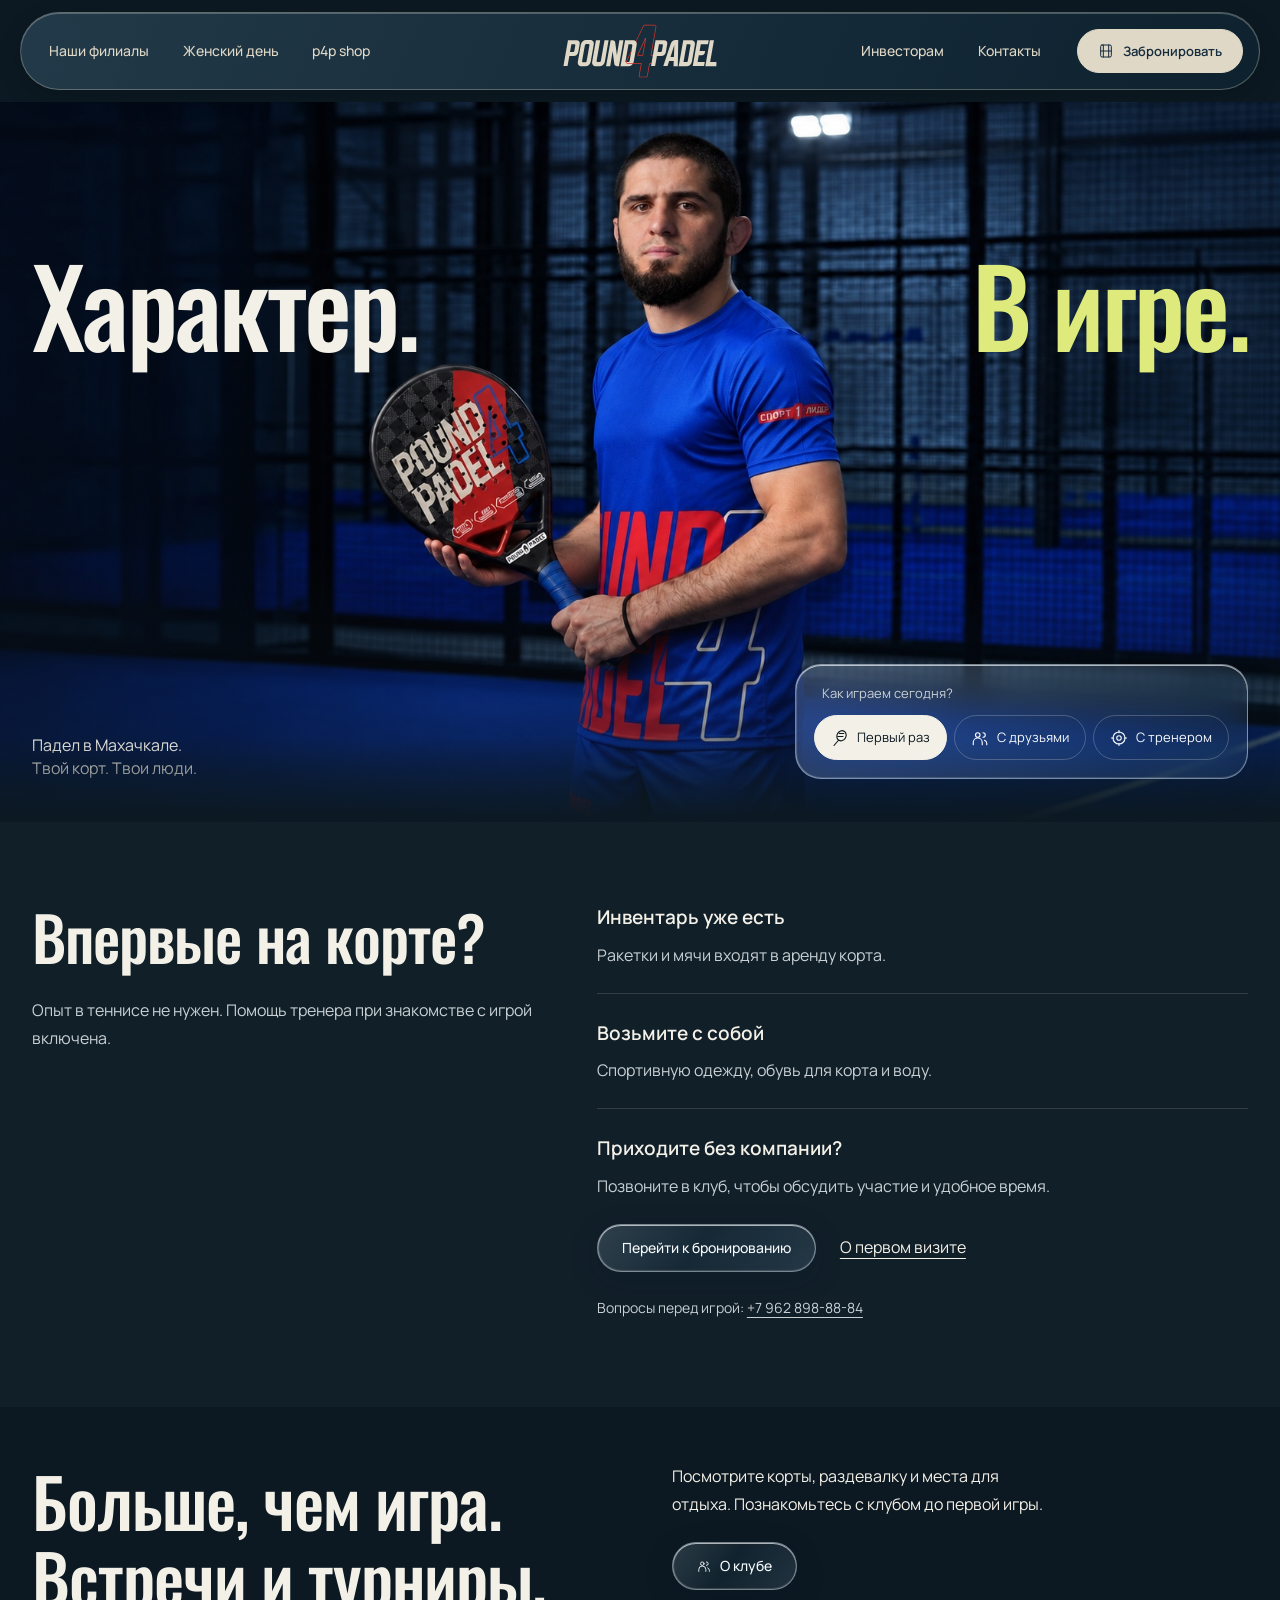
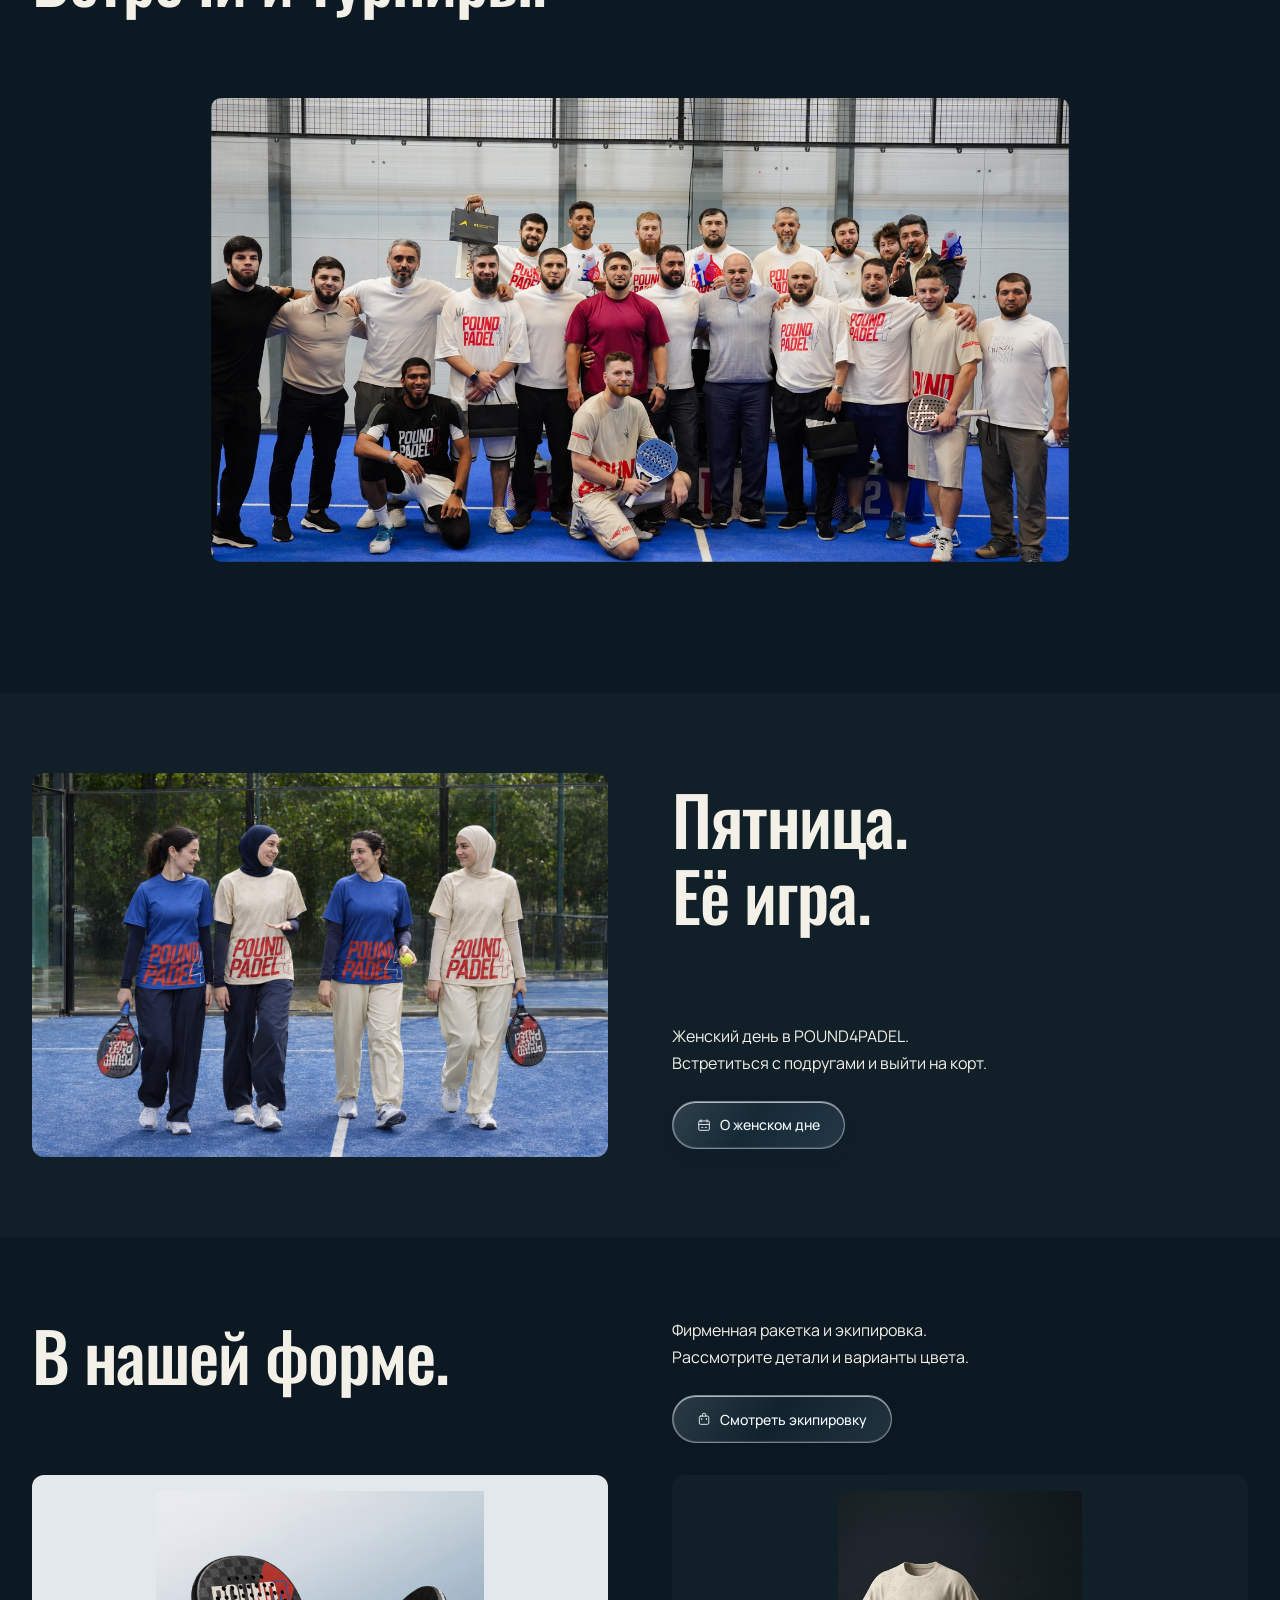
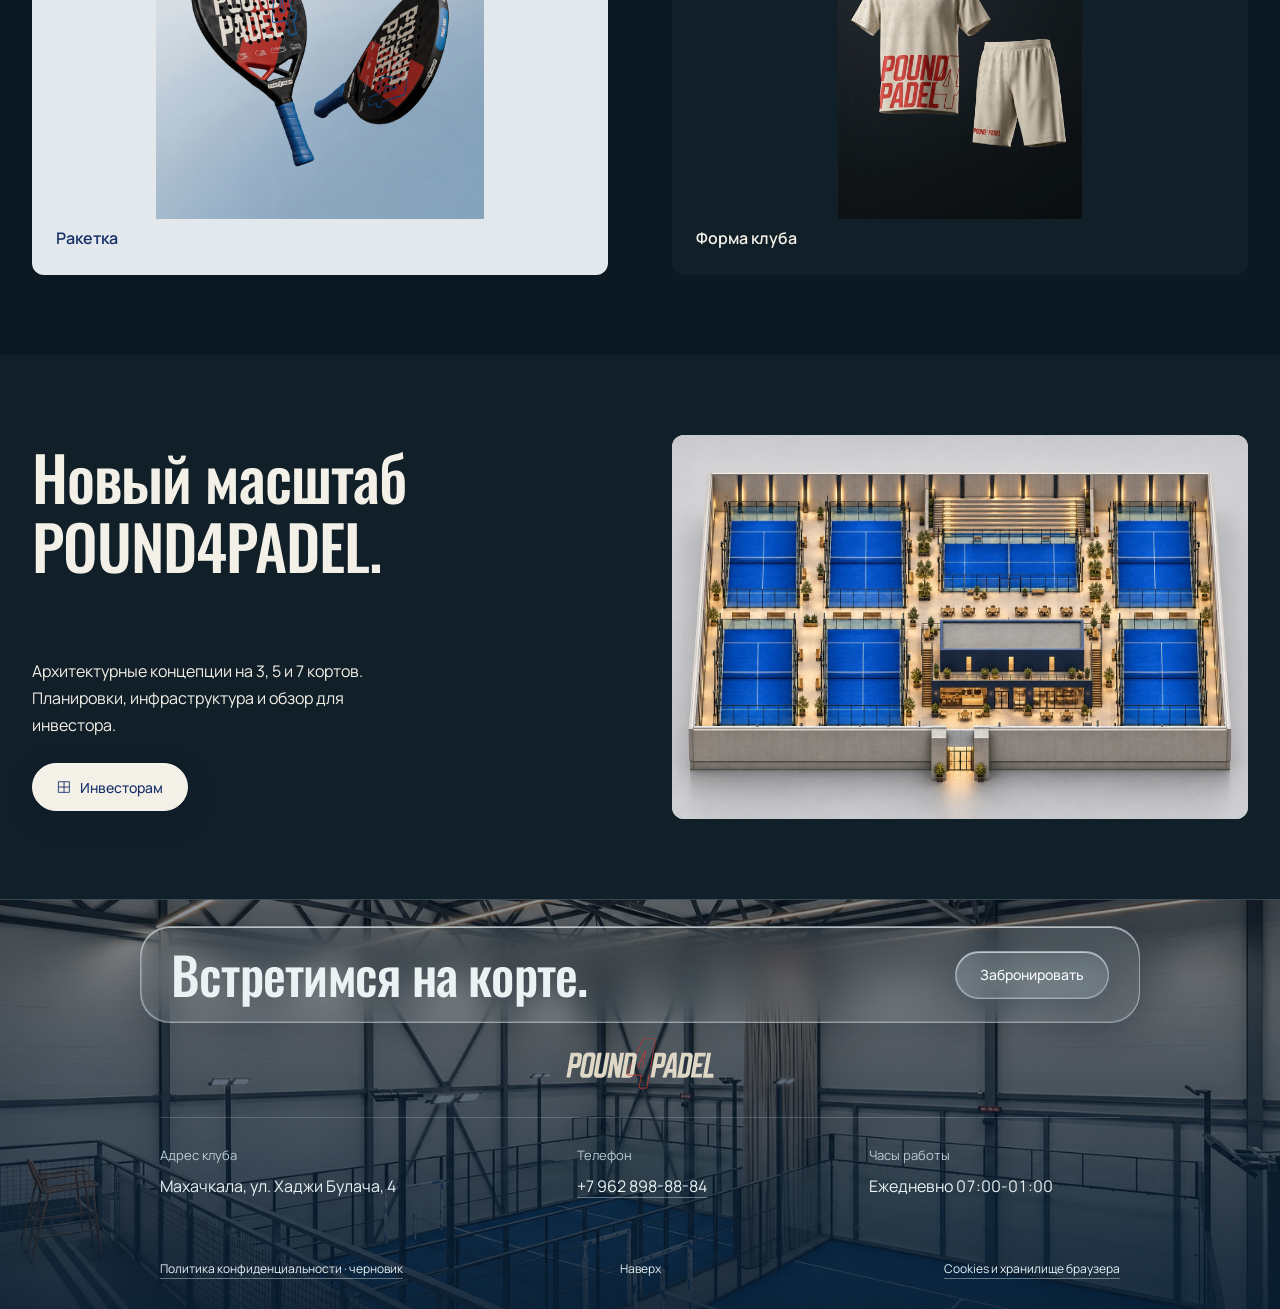
==== commit d33fa6b7: "Expand header with navigation around centered logo" ====
--- a/index.html
+++ b/index.html
@@ -1,6 +1,6 @@
 <!doctype html>
 <html lang="ru">
-<head><meta charset="utf-8"><meta http-equiv="Content-Security-Policy" content="default-src 'none'; script-src 'self' 'sha256-j190XaAT1OAZhYQk1CuRRf0c6F/wVRkdZjx1zXgl/Vw=' 'sha256-GOuy7npAQOIuOG693btuK/VLMtXKJEKAlKMQiYNycAg='; script-src-attr 'none'; style-src 'self' 'unsafe-inline'; img-src 'self' data:; font-src 'self'; media-src 'self'; connect-src 'none'; object-src 'none'; base-uri 'none'; form-action 'none'; upgrade-insecure-requests"><meta name="referrer" content="no-referrer"><meta name="viewport" content="width=device-width,initial-scale=1"><meta name="theme-color" content="#101820"><title>Падел-клуб POUND4PADEL в Махачкале</title><meta name="description" content="Падел-клуб POUND4PADEL в Махачкале: игра с друзьями и тренером, женский день, фирменная экипировка и архитектурные концепции для инвесторов."><link rel="icon" href="assets/logo-blue.svg" type="image/svg+xml"><link rel="preload" href="assets/oswald.ttf" as="font" type="font/ttf" crossorigin><link rel="stylesheet" href="site-index.d15dca6ca9.css"><script defer src="app.js?v=astra-1"></script><link rel="preload" href="assets/manrope.ttf" as="font" type="font/ttf" crossorigin><script defer src="investors.js?v=3"></script><script defer src="components.js?v=1"></script><link rel="preload" href="assets/islam-likeness-corrected.jpg" as="image"><script defer src="site-experience.js?v=astra-1"></script>
+<head><meta charset="utf-8"><meta http-equiv="Content-Security-Policy" content="default-src 'none'; script-src 'self' 'sha256-j190XaAT1OAZhYQk1CuRRf0c6F/wVRkdZjx1zXgl/Vw=' 'sha256-GOuy7npAQOIuOG693btuK/VLMtXKJEKAlKMQiYNycAg='; script-src-attr 'none'; style-src 'self' 'unsafe-inline'; img-src 'self' data:; font-src 'self'; media-src 'self'; connect-src 'none'; object-src 'none'; base-uri 'none'; form-action 'none'; upgrade-insecure-requests"><meta name="referrer" content="no-referrer"><meta name="viewport" content="width=device-width,initial-scale=1"><meta name="theme-color" content="#101820"><title>Падел-клуб POUND4PADEL в Махачкале</title><meta name="description" content="Падел-клуб POUND4PADEL в Махачкале: игра с друзьями и тренером, женский день, фирменная экипировка и архитектурные концепции для инвесторов."><link rel="icon" href="assets/logo-blue.svg" type="image/svg+xml"><link rel="preload" href="assets/oswald.ttf" as="font" type="font/ttf" crossorigin><link rel="stylesheet" href="site-index.58e9784ca7.css"><script defer src="app.js?v=astra-1"></script><link rel="preload" href="assets/manrope.ttf" as="font" type="font/ttf" crossorigin><script defer src="investors.js?v=3"></script><script defer src="components.js?v=1"></script><link rel="preload" href="assets/islam-likeness-corrected.jpg" as="image"><script defer src="site-experience.js?v=astra-1"></script>
 <link rel="canonical" href="https://jonessssenator-art.github.io/pound4padel-concept/">
 <meta name="robots" content="index, follow, max-image-preview:large">
 <link rel="sitemap" type="application/xml" href="https://jonessssenator-art.github.io/pound4padel-concept/sitemap.xml">
@@ -103,7 +103,7 @@
 }
 </script>
 <link rel="preload" href="assets/logo.svg" as="image"><script>document.documentElement.dataset.chrome=new URLSearchParams(location.search).get("chrome")||"compact";</script><script defer src="astra-motion.js?v=1"></script></head>
-<body class="site-experience home-page"><script src="loader.js?v=logo-draw-1"></script><a class="skip" href="#main">К содержанию</a><header class="header" id="top"><a class="brand" href="./" aria-label="POUND4PADEL - главная"><img src="assets/logo.svg" width="150" height="53" alt="POUND4PADEL"></a><nav id="navigation" aria-label="Основная навигация"><span class="nav-left"><a href="./" aria-current="page">Главная</a><a href="club.html">Клуб</a><a href="women.html">Женский день</a></span><span class="nav-right"><a href="equipment.html">Экипировка</a><a href="investors.html">Инвесторам</a><a href="#contacts">Контакты</a></span></nav><a class="header-cta ui-button ui-button-small" href="https://app.pound4padel.pro/"><svg class="site-icon" viewBox="0 0 24 24" fill="none" stroke="currentColor" stroke-width="1.6" stroke-linecap="round" stroke-linejoin="round" aria-hidden="true"><rect x="4" y="3" width="16" height="18" rx="2"/><path d="M4 12h16M8 3v18m8-18v18"/></svg>Забронировать</a><span class="header-city">Махачкала</span><button class="menu" aria-label="Открыть меню" aria-controls="navigation" aria-expanded="false"><i class="menu-lines" aria-hidden="true"><span></span><span></span></i><b class="menu-label" aria-hidden="true">Меню</b></button></header><main id="main"><section class="hero" aria-labelledby="hero-title"><img class="hero-photo" src="assets/islam-likeness-corrected.jpg" width="1672" height="941" alt="Ислам Махачев на падел-корте в фирменной форме POUND4PADEL." fetchpriority="high"><div class="hero-shade"></div><h1 id="hero-title"><span class="hero-left">Характер.</span><span class="hero-right">В игре.</span></h1><p class="hero-note">Падел в Махачкале.<br>Твой корт. Твои люди.</p><div class="game-dock" aria-label="Быстрый выбор игры"><p>Как играем сегодня?</p><div><a href="club.html?format=start#play"><svg class="site-icon" viewBox="0 0 24 24" fill="none" stroke="currentColor" stroke-width="1.6" stroke-linecap="round" stroke-linejoin="round" aria-hidden="true"><ellipse cx="14" cy="9" rx="6" ry="7" transform="rotate(30 14 9)"/><path d="m10 15-6 7m7-16h6m-8 4h7"/></svg>Первый раз</a><a href="club.html?format=friends#play"><svg class="site-icon" viewBox="0 0 24 24" fill="none" stroke="currentColor" stroke-width="1.6" stroke-linecap="round" stroke-linejoin="round" aria-hidden="true"><circle cx="9" cy="8" r="3"/><path d="M3 21v-3a6 6 0 0 1 12 0v3M16 5a3 3 0 0 1 0 6m2 4a5 5 0 0 1 3 4v2"/></svg>С друзьями</a><a href="club.html?format=practice#play"><svg class="site-icon" viewBox="0 0 24 24" fill="none" stroke="currentColor" stroke-width="1.6" stroke-linecap="round" stroke-linejoin="round" aria-hidden="true"><circle cx="12" cy="12" r="8"/><circle cx="12" cy="12" r="3"/><path d="M12 2v3m0 14v3M2 12h3m14 0h3"/></svg>С тренером</a></div></div></section>
+<body class="site-experience home-page"><script src="loader.js?v=logo-draw-1"></script><a class="skip" href="#main">К содержанию</a><header class="header" id="top"><a class="brand" href="./" aria-label="POUND4PADEL - главная"><img src="assets/logo.svg" width="150" height="53" alt="POUND4PADEL"></a><nav id="navigation" aria-label="Основная навигация"><span class="nav-left"><a href="club.html">Наши филиалы</a><a href="women.html">Женский день</a><a href="equipment.html">p4p shop</a></span><span class="nav-right"><a href="investors.html">Инвесторам</a><a href="#contacts">Контакты</a></span></nav><a class="header-cta ui-button ui-button-small" href="https://app.pound4padel.pro/"><svg class="site-icon" viewBox="0 0 24 24" fill="none" stroke="currentColor" stroke-width="1.6" stroke-linecap="round" stroke-linejoin="round" aria-hidden="true"><rect x="4" y="3" width="16" height="18" rx="2"/><path d="M4 12h16M8 3v18m8-18v18"/></svg>Забронировать</a><span class="header-city">Махачкала</span><button class="menu" aria-label="Открыть меню" aria-controls="navigation" aria-expanded="false"><i class="menu-lines" aria-hidden="true"><span></span><span></span></i><b class="menu-label" aria-hidden="true">Меню</b></button></header><main id="main"><section class="hero" aria-labelledby="hero-title"><img class="hero-photo" src="assets/islam-likeness-corrected.jpg" width="1672" height="941" alt="Ислам Махачев на падел-корте в фирменной форме POUND4PADEL." fetchpriority="high"><div class="hero-shade"></div><h1 id="hero-title"><span class="hero-left">Характер.</span><span class="hero-right">В игре.</span></h1><p class="hero-note">Падел в Махачкале.<br>Твой корт. Твои люди.</p><div class="game-dock" aria-label="Быстрый выбор игры"><p>Как играем сегодня?</p><div><a href="club.html?format=start#play"><svg class="site-icon" viewBox="0 0 24 24" fill="none" stroke="currentColor" stroke-width="1.6" stroke-linecap="round" stroke-linejoin="round" aria-hidden="true"><ellipse cx="14" cy="9" rx="6" ry="7" transform="rotate(30 14 9)"/><path d="m10 15-6 7m7-16h6m-8 4h7"/></svg>Первый раз</a><a href="club.html?format=friends#play"><svg class="site-icon" viewBox="0 0 24 24" fill="none" stroke="currentColor" stroke-width="1.6" stroke-linecap="round" stroke-linejoin="round" aria-hidden="true"><circle cx="9" cy="8" r="3"/><path d="M3 21v-3a6 6 0 0 1 12 0v3M16 5a3 3 0 0 1 0 6m2 4a5 5 0 0 1 3 4v2"/></svg>С друзьями</a><a href="club.html?format=practice#play"><svg class="site-icon" viewBox="0 0 24 24" fill="none" stroke="currentColor" stroke-width="1.6" stroke-linecap="round" stroke-linejoin="round" aria-hidden="true"><circle cx="12" cy="12" r="8"/><circle cx="12" cy="12" r="3"/><path d="M12 2v3m0 14v3M2 12h3m14 0h3"/></svg>С тренером</a></div></div></section>
 <section class="visitor-guide section" id="first-game" aria-labelledby="first-game-title"><div><h2 id="first-game-title">Впервые на корте?</h2><p>Опыт в теннисе не нужен. Помощь тренера при знакомстве с игрой включена.</p></div><div><dl class="visitor-facts"><div><dt>Инвентарь уже есть</dt><dd>Ракетки и мячи входят в аренду корта.</dd></div><div><dt>Возьмите с собой</dt><dd>Спортивную одежду, обувь для корта и воду.</dd></div><div><dt>Приходите без компании?</dt><dd>Позвоните в клуб, чтобы обсудить участие и удобное время.</dd></div></dl><div class="visitor-actions"><a class="ui-button" href="https://app.pound4padel.pro/">Перейти к бронированию</a><a class="visitor-text-link" href="club.html#first">О первом визите</a></div><p class="visitor-contact">Вопросы перед игрой: <a href="tel:+79628988884">+7 962 898-88-84</a></p></div></section>
 <section class="home-club section" id="club"><div class="section-heading"><h2>Больше, чем игра.<br>Встречи и турниры.</h2><div class="teaser-copy"><p>Посмотрите корты, раздевалку и места для отдыха. Познакомьтесь с клубом до первой игры.</p><a class="ui-button" href="club.html"><svg class="site-icon" viewBox="0 0 24 24" fill="none" stroke="currentColor" stroke-width="1.6" stroke-linecap="round" stroke-linejoin="round" aria-hidden="true"><circle cx="9" cy="8" r="3"/><path d="M3 21v-3a6 6 0 0 1 12 0v3M16 5a3 3 0 0 1 0 6m2 4a5 5 0 0 1 3 4v2"/></svg>О клубе</a></div></div><a class="teaser-photo motion-reveal" href="club.html" aria-label="Познакомиться с клубом"><img src="assets/club-community.jpg" width="1800" height="1200" alt="Участники встречи на корте POUND4PADEL" loading="lazy"></a></section>
 <section class="home-women section" id="women"><div class="section-heading"><h2>Пятница.<br>Её игра.</h2><div class="teaser-copy"><p>Женский день в POUND4PADEL.<br>Встретиться с подругами и выйти на корт.</p><a class="ui-button" href="women.html"><svg class="site-icon" viewBox="0 0 24 24" fill="none" stroke="currentColor" stroke-width="1.6" stroke-linecap="round" stroke-linejoin="round" aria-hidden="true"><rect x="3" y="5" width="18" height="16" rx="2"/><path d="M7 3v4m10-4v4M3 11h18m-13 5h2m4 0h2"/></svg>О женском дне</a></div></div><a class="teaser-photo" href="women.html" aria-label="Подробнее о женском дне"><img src="assets/women-friday.jpg" width="1536" height="1024" alt="Участницы женского дня на падел-корте" loading="lazy"></a></section>
--- a/site-index.58e9784ca7.css
+++ b/site-index.58e9784ca7.css
@@ -0,0 +1,914 @@
+/* style.css */
+@font-face{font-family:Involve;src:url('assets/involve.ttf') format('truetype');font-weight:100 900;font-display:swap}*{box-sizing:border-box}html{scroll-behavior:smooth;scroll-padding-top:24px}body{margin:0;background:#101820;color:#f3f0e8;font-family:Involve,sans-serif;font-size:16px;line-height:1.5}::selection{background:#d4352c;color:white}a{color:inherit;text-decoration:none}button{font:inherit;color:inherit;cursor:pointer}button,a,summary{-webkit-tap-highlight-color:transparent}button:focus-visible,a:focus-visible,summary:focus-visible,[tabindex]:focus-visible{outline:3px solid #d9ef50;outline-offset:6px}img{display:block;max-width:100%}svg{width:26px;height:26px;fill:none;stroke:currentColor;stroke-width:1.5}h1,h2,h3,p,figure{margin:0}h1,h2,h3{font-weight:500;letter-spacing:-.045em;line-height:1.02}h2{font-size:clamp(42px,5.7vw,88px)}p{font-weight:400}button{border:0;background:none}section{position:relative}section[id]{scroll-margin-top:24px}.skip{position:fixed;left:16px;top:-80px;padding:12px;background:#fff;color:#1448a3;z-index:20}.skip:focus{top:16px}.header{height:92px;padding:18px 3.2%;display:flex;align-items:center;justify-content:space-between;background:#101820;gap:40px}.brand{width:150px}.header nav{display:flex;gap:36px;margin-left:auto;margin-right:6vw;font-size:14px}.header nav a{padding:12px 0}.header-cta{display:flex;align-items:center;gap:32px;border-bottom:1px solid #f3f0e855;padding:8px 0;font-size:14px}.header-cta span{font-size:25px}.menu{display:none}.hero{width:100%;aspect-ratio:1672/941;overflow:hidden;isolation:isolate}.hero-photo{position:absolute;inset:0;width:100%;height:100%;object-fit:cover}.hero-shade{position:absolute;inset:0;background:linear-gradient(90deg,#07131966,transparent 37%,transparent 64%,#07131944),linear-gradient(0deg,#071319bb,transparent 28%);pointer-events:none}.hero h1{position:absolute;inset:0;font-size:clamp(60px,7.4vw,120px);font-weight:400;letter-spacing:-.065em}.hero h1 span{position:absolute;top:33%}.hero-left{left:3.2%}.hero-right{right:4.5%;color:#e0ec87}.hero-note{position:absolute;left:3.4%;top:53%;font-size:clamp(14px,1.15vw,18px);line-height:1.4}.hero-person{position:absolute;right:4%;top:55%;font-size:14px}.hero-link{position:absolute;bottom:6%;right:3.3%;display:flex;align-items:center;gap:60px;border-bottom:1px solid #e0ec87;padding-bottom:12px;font-size:clamp(17px,1.6vw,25px);color:#e0ec87}.scroll-link{position:absolute;left:3.4%;bottom:6%;border:1px solid #ffffff66;border-radius:50%;width:48px;height:48px;display:grid;place-items:center}.energy{min-height:760px;height:64vw;max-height:1000px;overflow:hidden;background:#08111c}.balls-photo{position:absolute;width:100%;height:100%;object-fit:cover;object-position:center}.energy-shade{position:absolute;inset:0;background:linear-gradient(0deg,#101820,transparent 35%),radial-gradient(ellipse at center,#07111d77,transparent 60%)}.energy-copy{position:relative;text-align:center;padding-top:19%;max-width:520px;margin:auto}.energy h2{font-size:clamp(50px,5.8vw,90px);line-height:.98;letter-spacing:-.05em}.energy p{font-size:15px;line-height:1.5;margin:26px 0 32px;text-shadow:0 1px 8px #000}.text-link{display:inline-flex;align-items:center;justify-content:space-between;gap:48px;padding:8px 0 12px;border-bottom:1px solid currentColor;font-size:16px}.section{padding:100px 4%}.section-heading{display:flex;justify-content:space-between;align-items:flex-end;gap:40px;margin-bottom:50px}.section-heading>p{font-size:16px;line-height:1.4;max-width:280px}.play{padding-top:40px}.play-layout{display:grid;grid-template-columns:1fr 1fr;gap:7vw;align-items:center}.tabs{display:flex;border-bottom:1px solid #ffffff40;gap:26px;margin-bottom:35px}.tabs button{padding:16px 0;white-space:nowrap;font-size:15px;border-bottom:2px solid transparent;margin-bottom:-1px;color:#b2bac0}.tabs [aria-selected=true]{color:#e0ec87;border-color:#e0ec87}.panel h3{font-size:clamp(30px,3vw,46px);margin-bottom:20px}.panel p{max-width:430px;font-size:16px;color:#c0c9cd;line-height:1.65}.panel .text-link{margin-top:28px}.panel[hidden]{display:none}.court-demo{background:#183269;padding:26px 24px 20px;border-radius:3px}.court{width:100%;height:auto;display:block;stroke:none}.surface{fill:#1448a3}.lines{fill:none;stroke:#dfd8c6;stroke-width:2}.lines .net{stroke-width:4;stroke-dasharray:3 3}.players{fill:#dfd8c6}.players circle:nth-child(n+3){fill:#d4352c;stroke:#f9a294;stroke-width:2}.rally-ball{fill:#e0ef57}.court-caption{display:flex;justify-content:space-between;align-items:center;gap:20px;font-size:12px;margin-top:18px;color:#e9edff}.rally-toggle{padding:10px 0;text-align:right;font-size:12px}.rally-toggle span{padding-left:7px}.equipment{padding-top:60px}.equipment .section-heading h2{font-size:clamp(42px,5vw,76px)}.equipment-grid{display:grid;grid-template-columns:1.12fr 1fr;gap:24px;align-items:start}.equipment figure{position:relative;overflow:hidden}.equipment figure img{width:100%;object-fit:cover;transition:transform 600ms cubic-bezier(.23,1,.32,1)}.racket-card img{aspect-ratio:1/1.08}.kit-card{margin-top:100px}.kit-card img{aspect-ratio:1/1.12;object-position:50% 45%}.equipment figcaption{padding:24px 0 0;display:flex;flex-wrap:wrap;align-items:baseline;justify-content:space-between;gap:16px}.equipment h3{font-size:28px}.equipment figcaption span{font-size:13px;color:#b2bac0}.space{height:800px;min-height:620px;overflow:hidden}.space>img{width:100%;height:100%;object-fit:cover}.space-shade{position:absolute;inset:0;background:linear-gradient(0deg,#071319df,transparent 65%),linear-gradient(90deg,#07131977,transparent)}.space-top{position:absolute;top:40px;left:4%;right:4%;display:flex;justify-content:space-between;font-size:14px}.space h2{position:absolute;left:4%;top:27%;font-size:clamp(70px,9vw,140px);color:#e0ec87}.space-bottom{position:absolute;bottom:55px;left:4%;right:4%;display:flex;justify-content:space-between;align-items:flex-end;gap:30px}.space-bottom p{font-size:16px;line-height:1.6}.space-bottom .text-link{color:#e0ec87}.first{display:grid;grid-template-columns:1fr 1fr;gap:8vw;padding-bottom:120px}.first h2{font-size:clamp(40px,4.6vw,68px)}.first>div>p{color:#b2bac0;margin-top:22px}.questions details{border-top:1px solid #ffffff35}.questions details:last-child{border-bottom:1px solid #ffffff35}.questions summary{list-style:none;display:flex;align-items:center;justify-content:space-between;gap:24px;font-size:18px;cursor:pointer;padding:24px 0}.questions summary::-webkit-details-marker{display:none}.questions summary span{font-size:27px;line-height:1;transition:transform 200ms cubic-bezier(.23,1,.32,1)}.questions details[open] summary span{transform:rotate(45deg)}.questions details p{color:#bbc6cc;font-size:15px;line-height:1.6;max-width:500px;padding:0 40px 25px 0}.closing{background:#1448a3;display:flex;justify-content:space-between;align-items:flex-end;gap:50px;padding-top:80px;padding-bottom:85px}.closing h2{font-size:clamp(48px,6.8vw,104px)}.closing>div{max-width:340px}.closing p{font-size:15px;line-height:1.6;margin-bottom:30px}.closing .text-link{font-size:15px}footer{padding:50px 4%;display:flex;align-items:center;justify-content:space-between;gap:40px}footer p{font-size:11px;line-height:1.6;color:#b2bac0;max-width:560px}footer>a:last-child{font-size:13px;white-space:nowrap}.header a,.text-link,.hero-link{transition:color 160ms ease}.header a:hover,.text-link:hover{color:#e0ec87}@media(hover:hover) and (pointer:fine){.equipment figure:hover img{transform:scale(1.025)}}@media(min-width:1600px){.section{padding-left:max(4%,calc((100vw - 1600px)/2));padding-right:max(4%,calc((100vw - 1600px)/2))}}
+@media(max-width:950px){.header{height:80px}.header nav{margin-right:0;gap:24px}.hero{min-height:620px;aspect-ratio:auto}.hero-photo{object-position:51% center}.hero h1{font-size:7.2vw}.hero h1 span{top:32%}.hero-person{top:52%}.hero-note{top:48%;font-size:13px}.hero-link{gap:25px}.energy{min-height:680px}.energy-copy{padding-top:150px}.section{padding:75px 5%}.play-layout{gap:30px}.tabs{gap:18px}.tabs button{font-size:13px}.court-demo{padding:15px}.court-caption{flex-direction:column;gap:0;align-items:flex-start}.kit-card{margin-top:60px}.equipment figcaption{display:block}.equipment figcaption span{display:block;margin-top:12px}.equipment h3{font-size:24px}.space{height:700px}.first{gap:35px}.closing{gap:30px}footer{gap:30px}}
+@media(max-width:650px){.header{height:76px;padding:13px 20px;gap:20px}.brand{width:115px}.header-cta{margin-left:auto;gap:12px;font-size:13px}.menu{display:flex;flex-direction:column;justify-content:center;gap:6px;width:38px;height:44px;padding:7px}.menu span{height:1px;background:currentColor;width:24px;transition:transform 200ms ease}.menu[aria-expanded=true] span:first-child{transform:translateY(3.5px) rotate(45deg)}.menu[aria-expanded=true] span:last-child{transform:translateY(-3.5px) rotate(-45deg)}.header nav{display:none;position:absolute;left:0;right:0;top:76px;background:#101820;z-index:10;padding:20px;box-shadow:0 20px 30px #0004}.header nav.open{display:flex;flex-direction:column;gap:6px}.header nav a{padding:12px}.hero{height:calc(100svh - 76px);max-height:850px;min-height:640px}.hero-photo{object-position:51% center}.hero-shade{background:linear-gradient(0deg,#071319ef,transparent 55%),linear-gradient(90deg,#07131922,transparent)}.hero h1{inset:auto 20px 130px;height:auto;font-size:clamp(48px,13vw,76px);line-height:1.05;letter-spacing:-.055em}.hero h1 span{position:static;display:block}.hero-right{margin-left:19%}.hero-note{top:20px;left:20px;font-size:12px}.hero-person{top:20px;right:20px;font-size:11px}.hero-link{left:20px;right:20px;bottom:30px;font-size:18px}.scroll-link{display:none}.energy{height:700px;min-height:0}.balls-photo{object-position:49% center}.energy-copy{padding:170px 18px 0}.energy h2{font-size:57px}.energy p{font-size:14px}.energy-shade{background:linear-gradient(0deg,#101820,transparent 60%),radial-gradient(ellipse at center,#07111d88,transparent 80%)}.section{padding:62px 20px}.section-heading{display:block;margin-bottom:32px}.section-heading p{margin-top:22px;font-size:14px}.play{padding-top:30px}.play-layout{display:flex;flex-direction:column;align-items:stretch;gap:38px}.tabs{justify-content:space-between;gap:8px}.tabs button{font-size:14px}.panel{min-height:270px}.panel h3{font-size:35px}.panel p{font-size:15px}.court-caption{flex-direction:row;align-items:center;font-size:10px;gap:10px}.rally-toggle{font-size:11px}.equipment-grid{grid-template-columns:1fr;gap:42px}.kit-card{margin-top:0}.equipment figure img{aspect-ratio:1/1.08}.equipment figcaption{padding-top:20px}.equipment h3{font-size:28px}.equipment figcaption span{font-size:12px;margin-top:8px}.space{height:690px;min-height:0}.space>img{object-position:56% center}.space-top{left:20px;right:20px;top:26px;font-size:11px}.space h2{left:20px;top:25%;font-size:76px}.space-bottom{left:20px;right:20px;bottom:35px;display:block}.space-bottom p{font-size:14px}.space-bottom .text-link{margin-top:30px;font-size:16px}.first{display:block}.first h2{font-size:47px}.first>div>p{font-size:14px}.questions{margin-top:36px}.questions summary{font-size:16px;padding:23px 0}.questions details p{font-size:14px;padding-right:12px}.closing{display:block;padding-top:55px;padding-bottom:60px}.closing h2{font-size:51px}.closing>div{margin-top:35px}.closing p{font-size:14px}footer{padding:35px 20px;flex-wrap:wrap;align-items:flex-start;gap:25px}footer>a:first-child{width:115px}footer p{order:3;width:100%;font-size:10px}footer>a:last-child{margin-left:auto}.text-link{font-size:15px}}
+@media(prefers-reduced-motion:reduce){html{scroll-behavior:auto}*,*::before,*::after{animation:none!important;transition:none!important}.hero-photo,.balls-photo{transform:none!important}}
+/* Let the responsive aspect ratio determine product image height. */
+.equipment figure img{height:auto}
+/* Connected photographic scenes and complete product views. */
+.skip{top:0;transform:translateY(-160%)}.skip:focus{transform:translateY(-160%)}.skip:focus-visible{transform:translateY(0)}
+.hero::after{content:"";position:absolute;inset:auto 0 0;height:110px;background:linear-gradient(transparent,#08111c);pointer-events:none;z-index:1}.hero-link,.scroll-link{z-index:2}.energy{margin-top:-1px}.energy::before{content:"";position:absolute;inset:0 0 auto;height:100px;background:linear-gradient(#08111c,transparent);z-index:1;pointer-events:none}.energy-copy{z-index:2}.energy{height:58vw;min-height:680px}.play{padding-bottom:50px}.equipment{padding-top:55px;padding-bottom:100px}.equipment-scene{position:relative;margin:0 -4.35% 42px;overflow:hidden;aspect-ratio:1.9}.equipment-scene>img{width:100%;height:100%;object-fit:cover}.equipment-scene::after{content:"";position:absolute;inset:0;pointer-events:none;background:linear-gradient(0deg,#101820,transparent 17%),linear-gradient(180deg,#101820,transparent 15%)}.detail-point{position:absolute;left:65%;top:30%;z-index:2;display:flex;align-items:center;gap:12px}.detail-point>span:first-child{display:grid;place-items:center;width:44px;height:44px;background:#dfd8c6;color:#101820;border-radius:50%;font-size:28px;box-shadow:0 6px 20px #0004}.point-label{font-size:13px;background:#101820d9;padding:8px 12px;border-radius:4px}.detail-note{position:absolute;z-index:3;left:55%;top:43%;max-width:290px;background:#dfd8c6;color:#101820;padding:22px;border-radius:8px;box-shadow:0 15px 40px #0005}.detail-note strong{font-size:16px}.detail-note p{font-size:13px;line-height:1.5;margin-top:10px}.scene-zoom{position:absolute;left:5%;bottom:10%;z-index:2;padding:12px 18px;background:#101820d9;border:1px solid #ffffff55;border-radius:30px;font-size:13px;display:flex;align-items:center;gap:35px}.equipment-grid{grid-template-columns:1fr 1fr;gap:28px}.kit-card{margin-top:0}.product-window{height:570px;border-radius:14px;overflow:hidden}.product-window.light{background:#e2e8ec}.product-window.dark{background:#111a1f}.product-window>button{display:block;width:100%;height:100%;padding:0;cursor:zoom-in}.equipment .product-window img{width:100%;height:100%;object-fit:contain;aspect-ratio:auto;object-position:center}.equipment figcaption{padding:24px 0 0;display:flex;align-items:flex-start;justify-content:space-between;gap:16px;flex-wrap:wrap}.equipment figcaption span{display:block;margin-top:9px}.equipment h3{font-size:27px}.product-options{display:flex;gap:8px;padding-top:4px}.product-options button:not(.cream):not(.blue){border:1px solid #ffffff40;border-radius:20px;font-size:11px;padding:8px 12px}.product-options button[aria-pressed=true]:not(.cream):not(.blue){background:#dfd8c6;color:#101820;border-color:#dfd8c6}.swatches button{width:28px;height:28px;border-radius:50%;border:3px solid #101820;outline:1px solid transparent}.swatches button[aria-pressed=true]{outline-color:#f3f0e8}.swatches .cream{background:#dfd8c6}.swatches .blue{background:#1448a3}.space::before{content:"";position:absolute;inset:0 0 auto;height:120px;background:linear-gradient(#101820,transparent);z-index:1;pointer-events:none}.space-top{z-index:2;top:60px}.space-shade{background:linear-gradient(0deg,#101820,transparent 80%),linear-gradient(90deg,#10182077,transparent)}.space-views{position:absolute;right:4%;top:120px;display:flex;gap:6px;background:#101820a8;border:1px solid #ffffff44;border-radius:30px;padding:5px}.space-view{font-size:12px;padding:9px 16px;border-radius:24px}.space-view[aria-pressed=true]{background:#dfd8c6;color:#101820}.image-dialog{border:1px solid #ffffff30;border-radius:12px;background:#101820;color:#f3f0e8;padding:60px 25px 20px;width:min(1000px,94vw);max-height:94svh}.image-dialog::backdrop{background:#050b11e8}.image-dialog>img{max-height:73svh;max-width:100%;width:auto;margin:auto;object-fit:contain}.dialog-close{position:absolute;right:20px;top:14px;padding:8px;display:flex;align-items:center;gap:22px;font-size:13px}.dialog-close span{font-size:28px}.image-dialog p{font-size:13px;text-align:center;margin-top:15px}.closing{background:linear-gradient(165deg,#183269,#1448a3)}.progress-bar{position:fixed;left:0;top:0;width:100%;height:2px;z-index:30;background:#e0ec87;transform-origin:left;transform:scaleX(0);pointer-events:none}
+@media(max-width:950px){.product-window{height:430px}.equipment h3{font-size:23px}.equipment-scene{margin-left:-5.55%;margin-right:-5.55%}}
+@media(max-width:650px){.hero-photo{object-position:51% center}.energy{height:670px;min-height:0}.energy-copy{padding-top:170px}.equipment-scene{margin:0 -20px 30px;aspect-ratio:1.15}.equipment-scene>img{object-position:62% center}.equipment-grid{grid-template-columns:1fr;gap:38px}.product-window{height:450px;max-height:125vw}.equipment h3{font-size:25px}.equipment figcaption{gap:15px}.equipment figcaption span{font-size:12px}.detail-point{left:58%;top:22%}.point-label{display:none}.detail-note{left:20%;right:5%;top:37%;padding:18px;font-size:12px}.scene-zoom{left:20px;bottom:11%;padding:10px 14px}.equipment{padding-bottom:50px}.space-views{top:90px;right:20px}.space-top{top:45px}.space h2{font-size:67px}.image-dialog{padding:65px 10px 20px}.image-dialog>img{max-height:70svh}}
+/* Original product master: front and profile, without perspective regeneration. */
+.equipment-scene{margin:0 0 40px;aspect-ratio:auto;height:650px;background:#fdfefe;border-radius:14px;display:flex;align-items:center;color:#183269}
+.equipment-scene>img{position:absolute;right:3%;top:3%;width:58%;height:94%;object-fit:contain;object-position:center}
+.equipment-scene::after{display:none}.racket-intro{position:relative;z-index:1;width:40%;padding:0 0 60px 5%}.racket-intro h3{font-size:clamp(38px,4vw,64px);line-height:1.03}.racket-intro p{margin-top:24px;font-size:14px;line-height:1.6}.equipment-scene .detail-point{left:67%;top:33%}.equipment-scene .detail-note{left:47%;top:44%}.equipment-scene .scene-zoom{left:5%;bottom:11%;background:#183269;color:#fff;border:0}.equipment-scene .point-label{color:#fff}.equipment-scene .detail-point>span:first-child{background:#183269;color:#fff}
+@media(max-width:650px){.equipment-scene{height:650px;margin:0 0 30px;display:block}.racket-intro{padding:24px;width:100%}.racket-intro h3{font-size:32px;line-height:1.05}.racket-intro h3 br{display:none}.racket-intro p{margin-top:12px;font-size:12px}.equipment-scene>img{width:92%;height:65%;right:4%;top:23%}.equipment-scene .scene-zoom{left:24px;bottom:22px}.equipment-scene .detail-point{left:54%;top:42%}.equipment-scene .detail-note{left:8%;right:8%;top:52%}}
+@media(max-width:650px){.racket-intro h3 br{display:block}.racket-intro h3{font-size:30px}.racket-intro p{margin-top:10px}.equipment-scene>img{top:26%;height:61%}}
+/* Format selection lives within a single photographic court scene. */
+.play{padding-top:32px;padding-bottom:70px}.play .section-heading{margin-bottom:32px}.play .section-heading h2{font-size:clamp(42px,5.4vw,78px)}.play-experience{position:relative;isolation:isolate;min-height:650px;overflow:hidden;border-radius:16px;background:#12315b}.play-photo{position:absolute;inset:0;width:100%;height:100%;object-fit:cover;object-position:center;transform:scale(1.02);transition:transform 900ms cubic-bezier(.23,1,.32,1)}.play-experience[data-format=friends] .play-photo{transform:scale(1.08) translateX(-1%)}.play-experience[data-format=practice] .play-photo{transform:scale(1.12) translateX(2%)}.play-shade{position:absolute;inset:0;background:linear-gradient(90deg,#07131de8 0%,#07131dbb 30%,#07131d33 64%,#07131d22),linear-gradient(0deg,#07131d88,transparent 50%);pointer-events:none}.play .tabs{position:relative;display:grid;grid-template-columns:repeat(3,1fr);gap:0;margin:0 36px;border-bottom:1px solid #ffffff50}.play .tabs button{display:flex;align-items:center;justify-content:space-between;gap:12px;padding:24px 20px;border-bottom:2px solid transparent;margin-bottom:-1px;font-size:16px;color:#f3f0e8;text-align:left;transition:background 180ms ease,color 180ms ease}.play .tabs button span{font-size:22px;opacity:.45}.play .tabs button[aria-selected=true]{border-color:#e0ec87;color:#e0ec87;background:#07131d45}.play .tabs button[aria-selected=true] span{opacity:1}.play-content{position:relative;padding:60px 55px 48px;max-width:590px}.play .panel{min-height:390px}.play .panel h3{font-size:clamp(36px,4vw,58px);line-height:1.05;margin-bottom:22px}.play .panel p{color:#e2e8eb;font-size:16px;max-width:390px;line-height:1.6}.format-features{list-style:none;padding:0;margin:25px 0 36px;display:flex;gap:10px;flex-wrap:wrap}.format-features li{padding:7px 12px;border:1px solid #ffffff55;border-radius:24px;color:#e0e6e9;font-size:12px}.play-action{display:inline-flex;align-items:center;justify-content:space-between;gap:28px;padding:16px 20px;background:#e0ec87;color:#101820;border-radius:4px;font-size:14px;line-height:1.4;transition:background 160ms ease}.play-action:hover{background:#f0f6bb}.play-action svg{width:22px;flex-shrink:0}.play-aside{position:absolute;right:4%;bottom:48px;display:flex;flex-direction:column;font-size:clamp(30px,4.5vw,65px);line-height:1.02;letter-spacing:-.04em;color:#f3f0e8;text-align:right}.play-aside span:last-child{color:#e0ec87}
+@media(max-width:950px){.play-content{max-width:500px;padding:45px 35px}.play .tabs{margin:0 20px}.play .tabs button{padding:22px 12px;font-size:14px}.play-aside{font-size:34px}}
+@media(max-width:650px){.play{padding-top:20px;padding-bottom:45px}.play .section-heading h2{font-size:44px;max-width:300px}.play .section-heading p{margin-top:16px}.play-experience{min-height:720px;border-radius:12px}.play-photo{object-position:62% center}.play-shade{background:linear-gradient(0deg,#07131df5 0%,#07131de6 47%,#07131d33 82%,#07131d88)}.play .tabs{margin:0 14px;grid-template-columns:repeat(3,minmax(0,1fr))}.play .tabs button{padding:20px 6px;font-size:12px;justify-content:center;gap:0;white-space:normal;text-align:center}.play .tabs button span{display:none}.play-content{padding:230px 23px 28px;max-width:none}.play .panel{min-height:360px}.play .panel h3{font-size:37px}.play .panel p{font-size:14px;line-height:1.6}.format-features{margin:22px 0 28px;gap:6px}.format-features li{font-size:10px;padding:7px 9px}.play-action{font-size:12px;padding:14px;gap:18px;max-width:100%}.play-aside{display:none}}
+@media(prefers-reduced-motion:reduce){.play-photo{transform:none!important;transition:none}}
+.play .play-action{margin-top:28px}.play .panel h3{letter-spacing:-.035em}.play .panel p{max-width:380px}@media(max-width:650px){.play .panel h3{font-size:33px}.play .play-action{margin-top:24px}}
+/* Photo stories: each format has its own people, without text covering the kit. */
+.play-experience{display:grid;grid-template-columns:minmax(0,1.65fr) minmax(0,1fr);min-height:0;border-radius:0;background:#16232e;overflow:hidden}
+.play .tabs{grid-column:1/-1;grid-row:1;margin:0;background:#101820;border-top:1px solid #ffffff30;border-bottom:1px solid #ffffff30}
+.play .tabs button{padding:23px 24px;font-size:18px;justify-content:center;position:relative;background:none!important;border:0;transition:color 180ms ease}
+.play .tabs button::after{content:"";position:absolute;bottom:0;left:0;width:100%;height:3px;background:#e0ec87;transform:scaleX(0);transition:transform 240ms cubic-bezier(.2,.8,.2,1)}
+.play .tabs button[aria-selected=true]::after{transform:scaleX(1)}
+.play-visual{position:relative;grid-row:2;grid-column:1;aspect-ratio:3/2;align-self:center;overflow:hidden;background:#183269}
+.play-experience .play-photo{position:absolute;inset:0;width:100%;height:100%;object-fit:contain;object-position:center;opacity:0;transform:none;transition:opacity 380ms ease;pointer-events:none}
+.play-experience .play-photo.is-active{opacity:1}
+.play-content{grid-row:2;grid-column:2;max-width:none;padding:clamp(25px,3.4vw,54px);display:flex;align-items:center}
+.play .panel{min-height:0;width:100%}.play .panel h3{font-size:clamp(28px,3vw,46px);line-height:1.08;margin-bottom:22px}.play .panel p{font-size:15px;line-height:1.65;color:#c8d0d4}.play .play-action{margin-top:28px;font-size:13px;padding:14px 16px;gap:18px}.play-action svg{transition:transform 180ms ease}.play-action:hover svg,.text-link:hover svg{transform:translate(3px,-3px)}
+.women{background:#e9e1d5;color:#361e2c;padding-top:68px;padding-bottom:68px;margin-top:25px}.women-heading{display:grid;grid-template-columns:1fr 1.8fr 1fr;align-items:end;gap:30px;margin-bottom:42px}.friday{align-self:start;font-size:17px;padding-top:10px;color:#910147}.friday::before{content:"";display:inline-block;width:9px;height:9px;border-radius:50%;background:#910147;margin-right:12px}.women h2{font-size:clamp(64px,8vw,120px);line-height:.98;letter-spacing:-.06em}.women h2 span{color:#910147}.women-intro{font-size:20px;line-height:1.5;padding-bottom:8px}.women-photo-wrap{overflow:hidden;max-width:1100px;margin:auto}.women-photo-wrap img{width:100%;height:auto}.women-bottom{display:grid;grid-template-columns:1fr 1fr;gap:12%;margin-top:38px}.women-bottom>p{font-size:clamp(24px,3vw,42px);line-height:1.2;letter-spacing:-.035em}.women-bottom>div>p{max-width:480px;font-size:16px;line-height:1.6}.women .text-link{color:#910147;font-size:16px;margin-top:25px;border-color:#91014770}.women .text-link svg{transition:transform 180ms ease}.women+.equipment{padding-top:80px}
+@media(max-width:950px){.header{gap:20px}.header nav{gap:20px;margin-right:15px}.play-experience{grid-template-columns:1.25fr 1fr}.play-content{padding:24px}.play .panel h3{font-size:30px}.play .panel p{font-size:13px}.women-heading{grid-template-columns:1fr 2fr}.women-intro{grid-column:2;font-size:17px}.women h2{font-size:78px}}
+@media(max-width:650px){.play-experience{display:flex;flex-direction:column;min-height:0}.play .tabs{order:0;display:grid;margin:0;flex:none}.play .tabs button{padding:19px 3px;font-size:13px}.play-visual{order:1;width:100%;aspect-ratio:3/2;flex:none}.play-content{order:2;padding:26px 24px 30px;display:block}.play .panel{min-height:268px}.play .panel h3{font-size:32px;line-height:1.08}.play .panel p{font-size:14px}.play .play-action{margin-top:24px}.women{margin-top:0;padding-top:42px;padding-bottom:42px}.women-heading{display:block;margin-bottom:26px}.friday{font-size:14px;padding:0;margin-bottom:22px}.women h2{font-size:70px}.women-intro{font-size:16px;margin-top:22px}.women-photo-wrap{margin:0 -20px}.women-bottom{grid-template-columns:1fr;gap:23px;margin-top:27px}.women-bottom>p{font-size:28px}.women-bottom>div>p{font-size:14px}.women .text-link{font-size:14px}.women+.equipment{padding-top:55px}}
+@media(prefers-reduced-motion:reduce){.play-photo,.play .tabs button::after,.play-action svg,.text-link svg{transition:none!important;animation:none!important}}
+.play-experience[data-format] .play-photo{transform:none}
+
+/* direction-one.css */
+/* Approved photographic direction, November 2026. */
+:root{--court-dark:#0c1922;--court-ink:#f3f0e7;--ball-accent:#deeb7c}
+body,.header{background:var(--court-dark);color:var(--court-ink)}
+h1,h2,h3{font-weight:400;letter-spacing:-.04em}
+.header{height:94px;padding:18px 3.4%}.header nav{margin:0;gap:32px}.header-cta{border:1px solid #f3f0e7;padding:13px 22px;gap:38px}
+.hero h1{font-size:clamp(64px,8vw,128px);letter-spacing:-.055em}.hero h1 span{top:25%}.hero-right{right:3.4%;color:var(--ball-accent)}
+.hero-note{top:auto;bottom:6%;left:3.4%;font-size:16px}.hero-link{background:var(--ball-accent);color:var(--court-dark);padding:19px 23px;border:0;font-size:16px;gap:42px}.hero::after{height:85px;background:linear-gradient(transparent,var(--court-dark))}.hero-shade{background:linear-gradient(0deg,#0c1922a8,transparent 38%),linear-gradient(90deg,#0c192244,transparent 40%,transparent 65%,#0c192222)}
+.section{padding:76px 3.4%}.section-heading{margin-bottom:34px}.section-heading h2{font-size:clamp(42px,4.7vw,76px)}.section-heading>p{line-height:1.5}
+.club{padding-top:58px;padding-bottom:68px}.club-stories{display:grid;grid-template-columns:1.7fr 1fr;gap:18px}.club-story{position:relative;display:block;width:100%;padding:0;overflow:hidden;text-align:left;aspect-ratio:1.75;background:#183269}.club-story img{width:100%;height:100%;object-fit:cover}.club-story::after{content:'';position:absolute;inset:55% 0 0;background:linear-gradient(transparent,#071622df);pointer-events:none}.club-story>span{position:absolute;bottom:22px;left:25px;right:25px;display:flex;justify-content:space-between;align-items:center;gap:20px;font-size:28px;z-index:1}.club-story svg{width:30px;height:30px;flex-shrink:0}.club-story:last-child{aspect-ratio:auto}
+.energy{height:53vw;min-height:580px;max-height:860px}.energy::before{background:linear-gradient(var(--court-dark),transparent);height:110px}.energy-shade{background:linear-gradient(0deg,var(--court-dark),transparent 45%),radial-gradient(ellipse at center,#07111d88,transparent 70%)}.energy-copy{padding-top:13%}.energy h2{font-size:clamp(50px,5.3vw,80px)}
+.play{padding-top:45px}.play-experience{background:transparent;gap:0 4%}.play .tabs{background:transparent;margin-bottom:24px}.play .tabs button{padding:20px 12px}.play-visual{align-self:start}.play-content{padding:22px 0}.play .panel h3{font-size:clamp(30px,3vw,46px)}.play .play-action{border-radius:0;background:var(--ball-accent)}
+.women{background:#111f29;color:var(--court-ink);margin:0;padding-top:70px;padding-bottom:70px}.women-heading{grid-template-columns:1fr 1fr;align-items:end;gap:18px 35px}.women .friday{grid-column:2;grid-row:1;align-self:end;margin:0;padding:0;color:var(--ball-accent)}.friday::before{display:none}.women h2{grid-row:1/3;font-size:clamp(65px,7vw,102px);letter-spacing:-.045em}.women h2 span{color:var(--ball-accent)}.women-intro{grid-column:2;padding:0}.women-photo-wrap{max-width:none}.women-photo-wrap img{aspect-ratio:1.85;object-fit:cover;object-position:center 48%}.women-bottom{gap:8%;margin-top:32px}.women .text-link{color:var(--ball-accent);border-color:#deeb7c80}.women-bottom>p{font-size:32px}.women-bottom>div>p{color:#c8d0d4}
+.equipment-scene,.product-window{border-radius:0}.equipment-scene{height:580px}.equipment-scene .scene-zoom{border-radius:0}.equipment-scene .detail-note{border-radius:0}.equipment .product-window{height:500px}.equipment-grid{gap:28px}.equipment h3{font-size:28px}.equipment .section-heading h2{font-size:clamp(42px,4.7vw,76px)}
+.space{height:780px}.space::before{background:linear-gradient(var(--court-dark),transparent)}.space-shade{background:linear-gradient(0deg,var(--court-dark),transparent 80%),linear-gradient(90deg,#0c192299,transparent)}.space>img{object-position:center 42%}.space h2{font-size:clamp(70px,8vw,125px);top:28%}.space-views{border-radius:0}.space-view{border-radius:0}
+.closing{background:#183269}.closing h2{font-size:clamp(48px,6vw,90px)}.image-dialog{background:var(--court-dark);border-radius:0}footer{padding:42px 3.4%}
+@media(max-width:950px){.header{gap:18px}.header nav{gap:18px;font-size:13px}.header-cta{padding:10px 15px;gap:15px}.hero{min-height:0;aspect-ratio:1672/941}.hero h1{font-size:7.7vw}.hero-note{font-size:13px}.hero-link{font-size:13px;padding:14px 18px;gap:20px}.club-story>span{font-size:23px;left:18px;right:18px;bottom:18px}.play-experience{grid-template-columns:1.35fr 1fr}.play .panel h3{font-size:29px}.play-content{padding:8px 0}.women-bottom>p{font-size:28px}.equipment .product-window{height:390px}}
+@media(max-width:650px){html{scroll-padding-top:16px}.header{height:76px;padding:12px 20px;gap:10px}.header-cta{font-size:12px;padding:8px 11px;gap:12px}.header-cta span{font-size:20px}.header nav{background:var(--court-dark);margin:0}.header nav.open{gap:6px}.hero{height:650px;min-height:0;max-height:850px;aspect-ratio:auto}.hero-photo{object-fit:cover;object-position:51% center}.hero h1{inset:auto 20px 145px;font-size:clamp(46px,12vw,75px)}.hero h1 span{top:auto}.hero-note{top:20px;bottom:auto;font-size:12px}.hero-link{left:20px;right:20px;bottom:38px;padding:17px 20px;font-size:16px}.hero-shade{background:linear-gradient(0deg,#0c1922f5,transparent 70%)}.section{padding:50px 20px}.section-heading h2,.play .section-heading h2{font-size:40px}.section-heading p{font-size:14px;margin-top:22px}.club{padding-top:35px}.club-stories{grid-template-columns:1fr;gap:16px}.club-story,.club-story:last-child{aspect-ratio:1.5}.club-story>span{font-size:24px;bottom:18px}.energy{height:600px;min-height:0}.energy-copy{padding:135px 20px 0}.energy h2{font-size:53px}.play .tabs{margin-bottom:16px}.play .tabs button{font-size:13px;padding:18px 2px}.play-visual{aspect-ratio:1.5}.play-content{padding:25px 0 0}.play .panel{min-height:285px}.play .panel h3{font-size:34px}.play .panel p{font-size:15px}.women-heading{display:flex;flex-direction:column;align-items:start;gap:15px;margin-bottom:28px}.women .friday{align-self:start;font-size:15px}.women h2{font-size:68px}.women-intro{font-size:17px;margin:0}.women-photo-wrap{margin:0 -20px}.women-photo-wrap img{aspect-ratio:1.5;object-fit:contain}.women-bottom{gap:24px}.women-bottom>p{font-size:28px}.equipment-scene{height:650px}.equipment .product-window{height:450px}.equipment h3{font-size:26px}.space{height:690px}.space h2{font-size:68px;top:30%}.space>img{object-position:49% center}.first{padding-top:55px}.closing h2{font-size:48px}footer{padding:35px 20px}footer p{font-size:11px}}
+.play-visual{background:var(--court-dark)}.play-photo[data-scene=start]{object-fit:cover}
+
+/* typography.css */
+/* Selected typography: Oswald headlines, Manrope reading and controls. */
+@font-face{font-family:Oswald;src:url('assets/oswald.ttf') format('truetype');font-weight:200 700;font-display:swap}
+@font-face{font-family:Manrope;src:url('assets/manrope.ttf') format('truetype');font-weight:200 800;font-display:swap}
+body{font-family:Manrope,sans-serif}
+h1,h2,h3{font-family:Oswald,sans-serif;font-weight:500;letter-spacing:-.015em;line-height:1.12}
+.hero h1{font-family:Oswald,sans-serif;font-weight:500;font-size:clamp(64px,8.4vw,134px);letter-spacing:-.025em;line-height:1.08}
+.section-heading h2,.play .section-heading h2,.equipment .section-heading h2{font-size:clamp(44px,5.3vw,82px);letter-spacing:-.015em}
+.energy h2{font-size:clamp(52px,5.8vw,88px);line-height:1.08;letter-spacing:-.015em}
+.play .panel h3{font-size:clamp(34px,3.2vw,50px);letter-spacing:0;line-height:1.14}
+.women h2{letter-spacing:-.015em;line-height:1.08}
+.racket-intro h3{font-size:clamp(38px,4vw,64px);line-height:1.12}
+.equipment figcaption h3{font-size:30px;letter-spacing:0}
+.space h2,.first h2,.closing h2{letter-spacing:-.015em;line-height:1.12}
+@media(max-width:950px){.hero h1{font-size:8.2vw}.play .panel h3{font-size:32px}.header nav{gap:16px}}
+@media(max-width:650px){.hero h1{font-size:clamp(52px,14vw,78px);letter-spacing:-.02em;line-height:1.1}.section-heading h2,.play .section-heading h2,.equipment .section-heading h2{font-size:46px}.energy h2{font-size:57px}.play .panel h3{font-size:37px}.women h2{font-size:73px}.racket-intro h3{font-size:34px}.equipment figcaption h3{font-size:29px}.space h2{font-size:72px}.first h2{font-size:49px}.closing h2{font-size:54px}.header-cta{font-size:11px}.play .tabs button{font-size:12px}.women .text-link{font-size:13px}}
+
+/* interactions.css */
+/* Tactile controls and purposeful shortcuts. */
+:root{--ease-out:cubic-bezier(.23,1,.32,1)}
+.header-cta,.play .play-action,.text-link,.scene-zoom{border:1px solid #f3f0e755;border-radius:999px;background:transparent;color:var(--court-ink);padding:13px 22px;line-height:1.5;min-height:48px;transition:background 160ms ease,border-color 160ms ease,transform 160ms var(--ease-out)}
+.header-cta{font-size:13px;min-height:44px}.play .play-action{background:#f3f0e7;color:#0c1922;border-color:#f3f0e7}.women .text-link,.space-bottom .text-link{color:var(--court-ink);border-color:#f3f0e755}.closing .text-link{background:#f3f0e7;color:#183269;border-color:#f3f0e7}.equipment-scene .scene-zoom{border-radius:999px;padding:13px 23px}
+.game-dock{position:absolute;bottom:6%;right:3.4%;z-index:2;padding:18px 20px 16px;border:1px solid #f3f0e738;border-radius:18px;background:#0c1922ee;max-width:calc(100% - 40px)}
+.game-dock p{font-size:13px;color:#c8d0d4;margin:0 0 12px 5px}.game-dock>div{display:flex;gap:7px}.game-dock a{display:block;padding:12px 17px;border-radius:999px;border:1px solid #ffffff36;font-size:14px;white-space:nowrap;transition:background 160ms ease,color 160ms ease,transform 160ms var(--ease-out)}
+.game-dock a:first-child{background:#f3f0e7;color:#0c1922;border-color:#f3f0e7}
+.play .tabs{padding:7px;border:1px solid #f3f0e729;border-radius:999px;background:#14232d;gap:6px;margin-bottom:26px}.play .tabs button{border-radius:999px;padding:15px 10px;font-size:15px;color:#c8d0d4;transition:background 180ms ease,color 180ms ease}.play .tabs button[aria-selected=true]{background:#f3f0e7!important;color:#0c1922}.play .tabs button::after{display:none}
+.club-story{border-radius:12px}.club-story>span{align-items:center}.club-story>span::after{content:'Смотреть';font-size:12px;padding:10px 16px;border:1px solid #ffffff70;border-radius:999px;background:#0c192280}.club-story img{transition:transform 250ms var(--ease-out)}
+.product-options button:not(.cream):not(.blue){min-height:44px;padding:10px 16px;font-size:12px}.swatches button{width:36px;height:36px}.swatches{gap:12px}.space-views{border-radius:999px;padding:5px}.space-view{border-radius:999px;min-height:44px}.image-dialog{border-radius:18px;padding:65px 24px 22px}.image-dialog>img{max-height:68svh;border-radius:8px}.image-dialog.is-gallery>img{height:min(52svh,600px);width:100%;object-fit:contain}.gallery-controls[hidden]{display:none}.gallery-step{display:flex;justify-content:center;gap:12px;margin:18px 0}.gallery-step button{border:1px solid #ffffff45;border-radius:999px;padding:10px 20px;font-size:13px;min-height:44px}.gallery-thumbs{display:flex;justify-content:center;gap:10px}.gallery-thumbs button{width:90px;height:62px;padding:3px;border:1px solid transparent;border-radius:8px;opacity:.55;transition:opacity 160ms ease,border-color 160ms ease}.gallery-thumbs button[aria-pressed=true]{opacity:1;border-color:#f3f0e7}.gallery-thumbs img{width:100%;height:100%;object-fit:cover;border-radius:4px}.dialog-close{border-radius:999px;min-height:44px}
+@media(hover:hover) and (pointer:fine){.header-cta:hover,.text-link:hover,.gallery-step button:hover{color:#0c1922;background:#f3f0e7;border-color:#f3f0e7}.game-dock a:hover{background:#f3f0e7;color:#0c1922}.play .play-action:hover{background:#d9dfd4}.club-story:hover img{transform:scale(1.025)}.gallery-thumbs button:hover{opacity:1}}
+.header-cta:active,.text-link:active,.play-action:active,.game-dock a:active,.gallery-step button:active{transform:scale(.97)}
+@media(max-width:950px){.game-dock{padding:14px}.game-dock a{padding:10px 12px;font-size:12px}.hero-note{bottom:8%}.play .tabs button{font-size:13px}}
+@media(max-width:650px){.header-cta{font-size:11px;padding:10px 14px}.game-dock{left:20px;right:20px;bottom:30px;padding:15px 12px}.game-dock>div{gap:5px}.game-dock a{flex:1;text-align:center;padding:12px 6px;font-size:11px}.game-dock p{font-size:12px}.hero h1{bottom:185px}.hero-note{bottom:auto}.play .tabs{padding:5px;gap:2px}.play .tabs button{font-size:11px;padding:12px 4px;min-height:44px}.text-link,.women .text-link{font-size:13px;padding:13px 19px}.club-story>span{font-size:22px;gap:10px}.club-story>span::after{font-size:10px;padding:8px 12px}.image-dialog{padding:65px 12px 18px;width:96vw}.image-dialog.is-gallery>img{height:44svh}.gallery-thumbs{gap:6px}.gallery-thumbs button{width:70px;height:54px}.gallery-step{gap:8px}.gallery-step button{font-size:12px;padding:10px 16px}.space-views{right:20px;left:20px;justify-content:center}.product-options button:not(.cream):not(.blue){padding:10px 14px}}
+@media(prefers-reduced-motion:reduce){.club-story img,.game-dock a,.header-cta,.text-link,.play-action,.gallery-step button{transform:none!important;transition:none!important}}
+
+
+/* investors.css */
+.investors{background:#f3f0e7;color:#183269;padding-top:80px;padding-bottom:56px}
+.investors-heading{display:flex;align-items:flex-end;justify-content:space-between;gap:32px;margin-bottom:40px}
+.investors-heading h2{font-size:clamp(48px,6vw,86px)}
+.investors-heading p{font-size:18px;line-height:1.6;max-width:36ch}
+.investor-options{display:flex;gap:8px;margin-bottom:28px}
+.investor-options button{min-height:48px;padding:12px 26px;border:1px solid #18326966;border-radius:999px;font-size:16px}
+.investor-options button[aria-selected=true]{background:#183269;color:#f3f0e7;border-color:#183269}
+.investor-panel{display:grid;grid-template-columns:minmax(0,1.8fr) minmax(0,1fr);gap:5%;align-items:center}
+.investor-panel[hidden]{display:none}
+.investor-panel figure{min-width:0}
+.investor-panel img{width:100%;height:auto;aspect-ratio:1.48;object-fit:contain;background:white}
+.investor-panel figcaption{font-size:12px;line-height:1.6;margin-top:12px;max-width:70ch}
+.investor-description h3{font-size:clamp(32px,3.1vw,46px);max-width:15ch;text-wrap:balance;margin-bottom:22px}
+.investor-description p{font-size:16px;line-height:1.75;max-width:36ch}
+.investor-description ul{padding-left:20px;margin:26px 0 0;max-width:34ch;font-size:14px;line-height:1.65}
+.investor-description li+li{margin-top:10px}
+.investor-document{display:flex;align-items:center;justify-content:space-between;gap:32px;margin-top:40px;padding:32px;background:#183269;color:#f3f0e7;border-radius:12px}
+.investor-document h3{font-size:32px;margin-bottom:10px}
+.investor-document p{font-size:15px;line-height:1.7}
+.investor-document span{display:block;font-size:13px;margin-top:14px}
+.investor-actions{display:flex;gap:12px;flex-shrink:0;align-items:center}
+.investor-actions a{display:inline-flex;align-items:center;justify-content:center;min-height:48px;padding:13px 22px;border-radius:999px;font-size:14px;border:1px solid #f3f0e780;white-space:nowrap}
+.investor-actions .investor-open{background:#f3f0e7;color:#183269;border-color:#f3f0e7}
+.investor-scope{font-size:13px;line-height:1.7;max-width:86ch;margin-top:20px}
+.investors :focus-visible{outline:3px solid #1448a3;outline-offset:5px}
+.investor-document :focus-visible{outline-color:#deeb7c}
+@media(hover:hover){.investor-options button:hover{background:#dfd8c6}.investor-options button[aria-selected=true]:hover{background:#183269}.investor-actions a:hover{background:#dfd8c6;color:#183269}}
+@media(max-width:1050px){.investor-document{align-items:flex-start;flex-direction:column}.investor-panel{gap:28px;grid-template-columns:minmax(0,1.4fr) minmax(0,1fr)}.investor-description h3{font-size:34px}.header nav{gap:18px}}
+@media(max-width:650px){.investors-heading{display:block;margin-bottom:26px}.investors-heading h2{font-size:50px}.investors-heading p{font-size:15px;margin-top:20px}.investor-options{gap:7px;margin-bottom:22px}.investor-options button{flex:1;padding:12px 10px;font-size:14px}.investor-panel{grid-template-columns:1fr;gap:26px}.investor-panel figcaption{font-size:11px}.investor-description h3{font-size:35px;max-width:20ch;margin-bottom:16px}.investor-description p{font-size:15px;max-width:38ch}.investor-description ul{margin-top:18px}.investor-document{margin-top:30px;padding:24px 20px;gap:22px}.investor-document h3{font-size:29px}.investor-document p{font-size:14px}.investor-actions{width:100%;flex-direction:column;gap:10px}.investor-actions a{width:100%}.investor-scope{font-size:12px}footer{flex-wrap:wrap;gap:24px}}
+
+/* Complete source document and readable architectural detail. */
+.investor-document h2{font-size:clamp(28px,3vw,40px);line-height:1.2;margin-bottom:12px}
+.second-floor-table{margin-top:32px}
+.document-contents{display:flex;flex-wrap:wrap;gap:8px 24px;margin:32px 0 48px;padding-bottom:24px;border-bottom:1px solid #18326933}
+.document-contents a{display:inline-flex;align-items:center;min-height:44px;font-size:14px;text-decoration:underline;text-underline-offset:5px}
+.document-pages{display:grid;gap:48px}
+.document-pages figure{margin:0;scroll-margin-top:100px;min-width:0}
+.document-pages figcaption{display:block;text-align:center;margin-bottom:24px}
+.document-pages h3{font-size:clamp(25px,3vw,36px);line-height:1.25}
+
+.document-pages button{display:block;width:100%;padding:0;background:white;cursor:zoom-in;border-radius:12px;overflow:hidden}
+.document-pages img{display:block;width:100%;height:auto}
+.investors-page .investor-document :focus-visible{outline-color:#f3f0e7}
+@media(max-width:650px){.document-contents{margin:24px 0 32px;gap:4px 20px}.document-contents a{font-size:13px}.document-pages{gap:32px}.document-pages figcaption{display:block;margin-bottom:12px}.document-pages button{border-radius:6px}.second-floor-table{margin-top:24px}}
+
+/* components.css */
+/* Shared finish: one spacing scale, control geometry and motion vocabulary. */
+:root{--space-1:8px;--space-2:16px;--space-3:24px;--space-4:32px;--space-5:48px;--space-6:64px;--space-7:80px;--page-gutter:max(32px,calc((100vw - 1344px)/2));--section-space:80px;--control-height:48px;--control-radius:999px;--media-radius:12px;--duration-press:160ms;--duration-state:220ms;--ease-in-out:cubic-bezier(.77,0,.175,1)}
+body{font-synthesis:none;font-variant-numeric:lining-nums;line-height:1.6}
+.skip{opacity:0}.skip:focus-visible{opacity:1}
+html{scroll-padding-top:24px;scrollbar-color:#5a6973 #0c1922}
+section[id]{scroll-margin-top:0}
+h2,h3{text-wrap:balance}
+.header,footer{padding-inline:var(--page-gutter)}
+.section,.women+.equipment{padding:var(--section-space) var(--page-gutter)}
+.section-heading,.play .section-heading,.women-heading,.investors-heading{margin-bottom:32px}
+.section-heading,.investors-heading{display:grid;grid-template-columns:minmax(0,1.8fr) minmax(0,1fr);gap:48px;align-items:end}
+.section-heading>p,.investors-heading>p{font-size:16px;line-height:1.65;max-width:38ch;margin:0}
+.section-heading h2,.play .section-heading h2,.equipment .section-heading h2,.first h2,.investors-heading h2{font-size:clamp(48px,5.3vw,80px);line-height:1.12}
+.hero-left,.hero-note{left:var(--page-gutter)}
+.hero-right{right:var(--page-gutter)}
+.hero-opening{padding-inline:var(--page-gutter)}
+.hero-opening h1{inset:auto}
+.game-dock{right:var(--page-gutter);padding:16px;border-radius:var(--media-radius)}
+.game-dock p{margin:0 0 12px 8px}
+.game-dock a{min-height:44px;padding:11px 16px;font-size:13px}
+.club-stories,.equipment-grid{gap:24px}
+.club-story,.play-visual,.women-photo-wrap,.equipment-scene,.product-window{border-radius:var(--media-radius)}
+.club-story>span{left:24px;right:24px;bottom:24px;line-height:1.3}
+.club-story>span::after{font-size:12px;min-height:40px;display:flex;align-items:center;padding:8px 16px}
+.play-experience,.investor-panel{grid-template-columns:minmax(0,1.8fr) minmax(0,1fr);column-gap:48px}
+.play-content{padding:0;align-self:center}
+.play .panel{min-height:304px;display:flex;flex-direction:column;align-items:flex-start;justify-content:center}
+.play .panel[hidden]{display:none}
+.play .panel h3{margin-bottom:24px;font-size:clamp(32px,3.2vw,46px);line-height:1.16;letter-spacing:-.015em}
+.play .panel p{font-size:16px;line-height:1.7;max-width:38ch}
+.play .play-action{margin-top:32px}
+.women-heading,.women-bottom{grid-template-columns:minmax(0,1fr) minmax(0,1fr);column-gap:48px}
+.women-heading{row-gap:16px}
+.women .friday{align-self:end}
+.women h2{font-size:clamp(64px,7vw,96px)}
+.women-bottom{margin-top:32px}
+.women-bottom>p{letter-spacing:-.02em;line-height:1.35}
+.women-bottom>div>p{line-height:1.7}
+.women .text-link{margin-top:24px}
+.equipment-scene{margin-bottom:32px}
+.racket-intro{padding-left:48px}
+.equipment-scene .scene-zoom{left:48px}
+.equipment figcaption{padding-top:24px;gap:24px}
+.equipment figcaption h3{font-size:30px;line-height:1.2}
+.equipment figcaption span{margin-top:8px;font-size:13px;line-height:1.6}
+.product-options{padding-top:0;gap:8px}
+.space-top,.space-bottom{left:var(--page-gutter);right:var(--page-gutter)}
+.space h2{left:var(--page-gutter)}
+.space-views{right:var(--page-gutter)}
+.first{grid-template-columns:minmax(0,1fr) minmax(0,1fr);gap:48px;align-items:start}
+.first>div>p{margin-top:24px;line-height:1.7}
+.questions summary{min-height:80px;padding:24px 0;font-size:17px;line-height:1.6;gap:24px}
+.questions summary span{flex:none;width:24px;height:24px;display:grid;place-items:center;line-height:1}
+.questions details p{padding:0 40px 24px 0;line-height:1.75;font-size:15px}
+.closing{display:grid;grid-template-columns:minmax(0,1fr) minmax(0,1fr);gap:48px;align-items:center}
+.closing>div{margin:0}
+.closing p{font-size:16px;line-height:1.7}
+.investor-panel{align-items:center}
+.investor-description{min-height:320px;display:flex;flex-direction:column;justify-content:center}
+.investor-description h3{margin-bottom:24px}
+.investor-description ul{margin-top:24px;padding-left:20px}
+.investor-description li+li{margin-top:8px}
+.investor-panel figcaption{margin-top:16px;line-height:1.65}
+.investor-document{margin-top:32px;padding:32px;gap:32px}
+.investor-document h3{margin-bottom:8px}
+.investor-document span,.investor-options{font-variant-numeric:tabular-nums lining-nums}
+.investor-scope{margin-top:24px}
+footer{gap:24px;align-items:center;padding-block:40px}
+/* Explicit component classes keep actions consistent across light and dark scenes. */
+.ui-button,.play .ui-button,.equipment-scene .ui-button,.women .ui-button,.investor-actions .ui-button{display:inline-flex;align-items:center;justify-content:center;gap:12px;min-height:var(--control-height);padding:12px 24px;border:1px solid #f3f0e75c;border-radius:var(--control-radius);font:500 14px/1.5 Manrope,sans-serif;text-align:center;text-decoration:none;white-space:normal;background:transparent;color:#f3f0e7;transition:background-color var(--duration-press) ease,color var(--duration-press) ease,border-color var(--duration-press) ease,transform var(--duration-press) var(--ease-out)}
+.ui-button.ui-button-primary,.play .ui-button-primary,.investor-actions .ui-button-primary{background:#f3f0e7;color:#183269;border-color:#f3f0e7}
+.equipment-scene .ui-button-primary{background:#183269;color:#f3f0e7;border-color:#183269}
+.ui-button.ui-button-small{min-height:44px;padding:10px 20px;font-size:13px}
+.ui-button:active,.play .ui-button:active,.investor-actions .ui-button:active{transform:scale(.97)}
+.swatches button{width:44px;height:44px;border-width:6px;outline-offset:2px}
+.swatches button:focus-visible{outline:3px solid #deeb7c;outline-offset:3px}
+.ui-segmented,.play .ui-segmented{position:relative;isolation:isolate;display:grid;grid-template-columns:repeat(3,minmax(0,1fr));padding:6px;gap:4px;border:1px solid #f3f0e738;border-radius:999px;background:#14232d;margin:0 0 24px;--segment-fill:#f3f0e7}
+.investor-options.ui-segmented{width:min(100%,416px);background:transparent;border-color:#18326950;--segment-fill:#183269}
+.ui-segmented>button,.play .ui-segmented>button{position:relative;z-index:1;min-height:48px;padding:12px 16px;border:0!important;border-radius:999px;margin:0;justify-content:center;font-size:14px;font-weight:500;line-height:1.5;background:transparent!important;color:#c8d0d4;transition:color var(--duration-state) ease}
+.ui-segmented>button[aria-selected=true],.play .ui-segmented>button[aria-selected=true]{background:transparent!important;color:#183269}
+.investor-options.ui-segmented>button{color:#183269}
+.investor-options.ui-segmented>button[aria-selected=true]{color:#f3f0e7}
+.segment-indicator{position:absolute;left:0;top:6px;bottom:6px;z-index:0;border-radius:999px;background:var(--segment-fill);pointer-events:none;transition:transform var(--duration-state) var(--ease-out)}
+.ui-segmented:not(.is-ready)>button[aria-selected=true],.play .ui-segmented:not(.is-ready)>button[aria-selected=true]{background:var(--segment-fill)!important}
+html[data-input=keyboard] .segment-indicator,html[data-input=keyboard] .play-photo{transition:none}
+.header nav a{border-radius:6px;text-underline-offset:6px;text-decoration-thickness:1px}
+.image-dialog{padding:72px 24px 24px;max-height:calc(100svh - 32px);border-radius:16px;overscroll-behavior:contain;opacity:0;transform:scale(.97);transition:opacity 220ms var(--ease-out),transform 220ms var(--ease-out),display 220ms allow-discrete,overlay 220ms allow-discrete}
+.image-dialog[open]{opacity:1;transform:scale(1)}
+.image-dialog::backdrop{background:#050b11e8;opacity:0;transition:opacity 220ms var(--ease-out),display 220ms allow-discrete,overlay 220ms allow-discrete}
+.image-dialog[open]::backdrop{opacity:1}
+@starting-style{.image-dialog[open]{opacity:0;transform:scale(.97)}.image-dialog[open]::backdrop{opacity:0}}
+.dialog-close.ui-button{right:24px;top:16px}
+.dialog-close span{font-size:24px;line-height:1}
+.image-dialog p{margin-top:16px;line-height:1.6}
+.gallery-step{margin:24px 0 16px;gap:12px}
+.gallery-thumbs{gap:8px}
+.gallery-thumbs button{opacity:.75}
+.questions summary span{transition:transform 200ms var(--ease-out)}
+@supports (interpolate-size:allow-keywords){.questions details{interpolate-size:allow-keywords}.questions details::details-content{height:0;opacity:0;overflow:clip;transition:height 200ms var(--ease-out),opacity 200ms ease,content-visibility 200ms allow-discrete}.questions details[open]::details-content{height:auto;opacity:1}}
+@media(hover:hover) and (pointer:fine){.ui-button:hover,.play .ui-button:hover,.women .ui-button:hover,.investor-actions .ui-button:hover{background:#dfd8c6;color:#183269;border-color:#dfd8c6}.equipment-scene .ui-button:hover{background:#1448a3;color:#fff;border-color:#1448a3}.header nav a:hover{text-decoration:underline}.ui-segmented>button:hover{color:#fff}.investor-options.ui-segmented>button:hover{color:#1448a3}.investor-options.ui-segmented>button[aria-selected=true]:hover{color:#fff}.play .ui-segmented>button[aria-selected=true]:hover{color:#183269}}
+@media(max-width:1050px){:root{--page-gutter:32px;--section-space:64px}.section-heading,.investors-heading,.play-experience,.investor-panel,.women-heading,.women-bottom,.first,.closing{column-gap:32px}.play .panel h3{font-size:34px}.play .panel p{font-size:15px}.investor-document{align-items:flex-start}.racket-intro{padding-left:32px}.equipment-scene .scene-zoom{left:32px}.header nav{gap:16px}.header .ui-button{padding-inline:16px}.header{gap:16px}.brand{flex-shrink:0}}
+@media(min-width:651px) and (max-width:850px){.header nav{font-size:12px;gap:12px}.header .brand{width:125px}.header .ui-button{font-size:12px;padding-inline:12px}.equipment figcaption{flex-direction:column;gap:16px}.product-options{min-height:44px}.play .panel h3{font-size:30px}.play .panel p{font-size:14px}.play .play-action{padding-inline:16px}}
+@media(max-width:650px){:root{--page-gutter:20px;--section-space:56px}.header{gap:8px}.header .brand{width:110px}.header .ui-button{font-size:11px;padding:10px 12px;min-height:44px}.menu{flex:none;width:44px;height:44px;padding:10px}.header nav{display:flex;flex-direction:column;visibility:hidden;opacity:0;pointer-events:none;transform:translateY(-8px);padding:16px var(--page-gutter) 24px;gap:4px;border-bottom:1px solid #f3f0e730;transition:opacity 180ms var(--ease-out),transform 180ms var(--ease-out),visibility 180ms}.header nav.open{visibility:visible;opacity:1;pointer-events:auto;transform:none;gap:4px}.header nav a{padding:12px 8px;min-height:48px;font-size:16px}.section-heading,.investors-heading{display:block;margin-bottom:24px}.section-heading>p,.investors-heading>p{font-size:14px;margin-top:24px}.section-heading h2,.play .section-heading h2,.equipment .section-heading h2,.first h2,.investors-heading h2{font-size:46px}.hero h1{left:var(--page-gutter);right:var(--page-gutter)}.game-dock{left:var(--page-gutter);right:var(--page-gutter);padding:16px 12px}.game-dock a{font-size:11px;padding:12px 6px}.game-dock p{margin-left:6px}.club-stories{gap:16px}.club-story>span{left:20px;right:20px;bottom:20px;font-size:22px}.club-story>span::after{min-height:36px;padding:8px 12px;font-size:10px}.play-content{padding:24px 0 0}.play .panel{min-height:296px;justify-content:flex-start}.play .panel h3{font-size:34px;margin-bottom:20px}.play .panel p{font-size:15px}.play .play-action{margin-top:24px}.ui-segmented,.play .ui-segmented{padding:5px;gap:4px;margin-bottom:24px}.ui-segmented>button,.play .ui-segmented>button{font-size:12px;min-height:44px;padding:10px 4px}.segment-indicator{top:5px;bottom:5px}.women-heading{margin-bottom:24px;gap:16px}.women h2{font-size:64px}.women-photo-wrap{margin:0}.women-photo-wrap img{aspect-ratio:auto}.women-bottom{gap:24px;margin-top:24px}.women-bottom>p{font-size:28px}.equipment-scene{margin-bottom:32px}.racket-intro{padding:24px}.equipment-scene .scene-zoom{left:24px}.equipment-grid{gap:40px}.equipment figcaption{padding-top:24px;gap:16px}.equipment figcaption h3{font-size:28px}.equipment .product-window{height:400px}.first{display:block}.questions{margin-top:32px}.questions summary{font-size:16px;min-height:72px;padding:20px 0;gap:16px}.questions details p{font-size:14px;padding-right:24px}.closing{display:block}.closing>div{margin-top:32px}.closing p{font-size:15px}.space-views{left:var(--page-gutter);right:var(--page-gutter)}.investor-panel{display:grid;grid-template-columns:1fr;gap:24px}.investor-description{min-height:304px;justify-content:flex-start}.investor-description h3{font-size:34px;margin-bottom:20px}.investor-description ul{margin-top:20px}.investor-document{padding:24px;gap:24px;margin-top:24px}.investor-actions{gap:12px}.investor-scope{margin-top:24px}.image-dialog{padding:72px 16px 24px;max-height:calc(100svh - 24px)}.dialog-close.ui-button{right:16px}.gallery-step .ui-button{font-size:12px;padding-inline:16px}.gallery-thumbs button{width:64px;height:48px}footer{padding-block:32px;column-gap:24px;row-gap:16px}}
+@media(prefers-reduced-motion:reduce){.segment-indicator,.image-dialog,.image-dialog::backdrop,.header nav,.questions details::details-content{transition:none!important}.image-dialog,.ui-button:active,.play .ui-button:active,.investor-actions .ui-button:active{transform:none!important}}
+html[data-input=keyboard] .image-dialog,html[data-input=keyboard] .image-dialog::backdrop,html[data-input=keyboard] .questions details::details-content,html[data-input=keyboard] .header nav{transition:none}
+@media(max-width:650px){.women .friday{align-self:flex-start}.women-bottom{grid-template-columns:1fr}.investor-description{min-height:280px}.play .panel{min-height:280px}}
+@media(min-width:651px) and (max-width:950px){.hero-opening .game-dock{left:var(--page-gutter)}}
+@media(max-width:650px){.hero-opening h1{inset:auto}}
+@media(max-width:650px){.image-dialog.is-gallery>img{height:auto;aspect-ratio:3/2;object-fit:contain}}
+
+/* pages.css */
+/* Five destinations, one visual system. Keep this layer limited to page composition. */
+.header nav a[aria-current=page]{color:var(--ball-accent);text-decoration:underline;text-underline-offset:7px;text-decoration-thickness:1px}
+.header nav{gap:24px}
+.header .brand{width:140px}
+.breadcrumbs{display:flex;align-items:center;flex-wrap:wrap;gap:12px;font-size:13px;color:#c8d0d4;margin-bottom:32px}
+.breadcrumbs a{text-decoration:underline;text-underline-offset:4px}
+.page-intro{padding:48px var(--page-gutter) 48px}
+.page-intro h1{font-size:clamp(60px,7.2vw,104px);line-height:1.08;letter-spacing:-.02em;max-width:18ch;text-wrap:balance}
+.page-intro>p{max-width:62ch;margin-top:24px;font-size:18px;line-height:1.75;color:#c8d0d4}
+.page-jumps{display:flex;gap:24px;flex-wrap:wrap;margin-top:32px}
+.page-jumps a{min-height:44px;display:inline-flex;align-items:center;font-size:14px;text-decoration:underline;text-underline-offset:6px}
+.page-wide-photo{margin:0 var(--page-gutter);overflow:hidden}
+.page-wide-photo>button{display:block;padding:0;width:100%;cursor:zoom-in}
+.page-wide-photo img{width:100%;height:auto;aspect-ratio:1.8;object-fit:cover;object-position:center 40%;border-radius:12px}
+.page-wide-photo figcaption{font-size:13px;color:#c8d0d4;margin-top:16px}
+.women-lead img{aspect-ratio:1.8;object-position:center}
+.teaser-copy{display:flex;flex-direction:column;align-items:flex-start;gap:24px}
+.teaser-copy p{font-size:16px;line-height:1.7;max-width:38ch}
+.teaser-photo{display:block;overflow:hidden;border-radius:12px}
+.teaser-photo img{width:100%;height:auto;aspect-ratio:2.15;object-fit:cover;object-position:center 42%}
+.home-women{background:#111f29}
+.home-women{display:grid;grid-template-columns:minmax(0,1.3fr) minmax(0,1fr);gap:48px;align-items:center}
+.home-women .section-heading{display:block;order:2;margin:0}
+.home-women .teaser-copy{margin-top:32px}
+.home-women .teaser-photo{order:1}
+.home-women .teaser-photo img{aspect-ratio:1.15;object-fit:cover}
+.home-women .teaser-photo img{aspect-ratio:2;object-position:center 46%}
+.home-products{display:grid;grid-template-columns:1fr 1fr;gap:24px}
+.home-products>a{position:relative;display:block;height:400px;background:#111f29;overflow:hidden;border-radius:12px}
+.home-products>a:first-child{background:#e2e8ec;color:#183269}
+.home-products img{width:100%;height:100%;object-fit:contain;padding:16px 16px 56px}
+.home-products span{position:absolute;bottom:24px;left:24px;font-size:16px;font-weight:600}
+.home-investors{background:#183269}
+.home-investors{display:grid;grid-template-columns:minmax(0,1fr) minmax(0,1.1fr);gap:48px;align-items:center}
+.home-investors .section-heading{display:block;margin:0}
+.home-investors .teaser-copy{margin-top:24px}
+.home-investors .section-heading h2{font-size:clamp(42px,4.8vw,72px)}
+.investor-teaser-image{display:block;overflow:hidden;border-radius:12px;background:#f3f0e7}
+.investor-teaser-image img{width:100%;height:420px;object-fit:contain}
+.home-page .home-club{padding-top:56px}
+.reading-section{display:grid;grid-template-columns:minmax(0,1fr) minmax(0,1.3fr);gap:64px}
+.reading-section h2,.packing h2,.page-note h2{font-size:clamp(42px,4.8vw,72px);line-height:1.14}
+.reading-rows article+article{margin-top:32px;padding-top:32px;border-top:1px solid #f3f0e733}
+.reading-rows h3{font-size:30px;line-height:1.25;margin-bottom:16px}
+.reading-rows p{font-size:16px;line-height:1.8;color:#c8d0d4;max-width:62ch}
+.inline-link{text-decoration:underline;text-underline-offset:5px;white-space:nowrap}
+.packing{background:#111f29}
+.packing dl{display:grid;grid-template-columns:repeat(4,minmax(0,1fr));gap:32px;margin:40px 0 0}
+.packing dt{font-family:Oswald,sans-serif;font-size:30px;line-height:1.3;margin-bottom:16px}
+.packing dd{margin:0;color:#c8d0d4;line-height:1.75;font-size:15px}
+.page-note{background:#183269;display:grid;grid-template-columns:1fr 1fr;gap:48px;align-items:center}
+.page-note p{max-width:50ch;line-height:1.8;margin-bottom:24px}
+.equipment-page .equipment{padding-top:0}
+.equipment-page .racket-intro h3{font-size:clamp(36px,3.8vw,58px)}
+.equipment-page .reading-section{background:#111f29}
+.investors-page{background:#f3f0e7;color:#183269}
+.investors-page .header,.investors-page .site-footer{background:#0c1922;color:#f3f0e7}
+.investors-page .page-intro>p,.investors-page .breadcrumbs{color:#183269}
+.investors-page .investors{padding-top:24px;padding-bottom:64px}
+.investors-page .page-intro{padding-bottom:24px}
+.investors-page .page-intro h1{font-size:clamp(52px,6.4vw,88px)}
+.investors-page .investors-heading h2{font-size:clamp(40px,4vw,60px)}
+.investors-page .investor-panel{row-gap:40px}
+.investor-plan{grid-column:1/-1}
+.investor-plan h3{font-size:30px;margin-bottom:24px}
+.investor-plan>button{position:relative;display:block;padding:24px 24px 72px;background:white;border-radius:12px;width:100%;color:#183269;cursor:zoom-in}
+.investor-panel .investor-plan img{aspect-ratio:auto;width:100%;height:auto;object-fit:contain;background:white}
+.investor-plan>button>span{position:absolute;right:24px;bottom:20px;min-height:44px;padding:10px 20px;font-size:13px;border:1px solid #18326966;border-radius:999px}
+.investors-page .reading-section{background:#e8e4d9}
+.investors-page .reading-rows p{color:#183269}
+.investors-page .reading-rows article+article{border-color:#18326933}
+.comparison{background:#e8e4d9}
+.comparison-scroll{overflow-x:auto;scrollbar-color:#183269 #e8e4d9;border-radius:12px;background:#f3f0e7}
+.comparison table{width:100%;border-collapse:collapse;text-align:left;font-size:15px;font-variant-numeric:tabular-nums lining-nums}
+.comparison caption{text-align:left;font-size:16px;font-weight:600;padding:24px}
+.comparison th,.comparison td{padding:20px 24px;border-top:1px solid #18326922;line-height:1.6}
+.comparison thead th{font-weight:600;background:#183269;color:#f3f0e7}
+.comparison tbody th{font-weight:500;width:43%}
+.comparison td,.comparison thead th:not(:first-child){text-align:right;white-space:nowrap}
+.table-note{max-width:80ch;font-size:13px;line-height:1.75;margin-top:24px}
+.area-details{margin-top:16px;font-size:14px;max-width:80ch}
+.area-details summary{cursor:pointer;min-height:44px;padding:10px 0;text-decoration:underline;text-underline-offset:5px;list-style:none;display:flex;align-items:center;justify-content:space-between;gap:24px}
+.area-details summary::-webkit-details-marker{display:none}
+.area-details summary::after{content:'+';font-size:22px;line-height:1}
+.area-details[open] summary::after{transform:rotate(45deg)}
+.table-scroll-hint{display:none}
+.area-details p{margin-top:12px;line-height:1.75}
+.investor-download-section .investor-document{margin-top:0}
+.investors-page :focus-visible{outline-color:#1448a3}
+.investors-page .header :focus-visible,.investors-page .site-footer :focus-visible{outline-color:#deeb7c}
+.site-footer{display:grid;grid-template-columns:180px 1fr auto;gap:24px 40px;align-items:center}
+.site-footer nav{display:flex;justify-content:flex-end;flex-wrap:wrap;gap:16px 24px;font-size:13px}
+.site-footer nav a{padding:10px 0;min-height:44px;display:inline-flex;align-items:center}
+.site-footer p{grid-row:2;grid-column:1/-1;font-size:12px;width:auto;max-width:none;order:0}
+.site-footer>a:last-child{margin:0;font-size:13px;padding:10px 0;min-height:44px}
+@media(hover:hover) and (pointer:fine){.breadcrumbs a:hover,.page-jumps a:hover,.inline-link:hover,.site-footer nav a:hover{color:var(--ball-accent)}.investors-page .breadcrumbs a:hover,.investors-page .page-jumps a:hover{color:#1448a3}.teaser-photo:focus-visible,.home-products>a:focus-visible{outline-offset:5px}}
+@media(max-width:1050px){.header nav{gap:16px}.header .brand{width:125px}.page-intro{padding-top:32px}.reading-section{gap:32px}.packing dl{grid-template-columns:1fr 1fr}.home-products>a{height:340px}.investor-teaser-image img{height:340px}.site-footer{grid-template-columns:140px 1fr auto;column-gap:24px}}
+@media(min-width:651px) and (max-width:850px){.header nav{font-size:12px;gap:12px}.header .brand{width:115px}.header{gap:12px}.header .ui-button{font-size:11px;padding-inline:12px}.site-footer nav{gap:12px}.site-footer{grid-template-columns:120px 1fr auto;column-gap:16px}}
+@media(max-width:650px){.header .brand{width:110px}.header nav{gap:4px}.page-intro{padding:24px var(--page-gutter) 32px}.breadcrumbs{font-size:12px;gap:10px;margin-bottom:24px}.page-intro h1{font-size:52px;line-height:1.12;max-width:15ch}.page-intro>p{font-size:15px;line-height:1.75;margin-top:24px}.page-jumps{margin-top:24px;gap:4px 20px}.page-jumps a{font-size:13px}.page-wide-photo img,.women-lead img{aspect-ratio:auto;object-fit:contain}.page-wide-photo figcaption{font-size:12px}.teaser-copy{margin-top:24px;gap:20px}.teaser-copy p{font-size:15px}.teaser-photo img,.home-women .teaser-photo img{aspect-ratio:1.5}.home-products{gap:16px}.home-products>a{height:260px}.home-products img{padding:8px 8px 48px}.home-products span{font-size:13px;left:16px;bottom:16px}.home-investors .section-heading h2{font-size:42px}.investor-teaser-image img{height:auto;aspect-ratio:1.5}.home-page .home-club{padding-top:40px}.reading-section{grid-template-columns:1fr;gap:32px}.reading-section h2,.packing h2,.page-note h2{font-size:42px}.reading-rows h3{font-size:28px}.reading-rows p{font-size:15px}.reading-rows article+article{margin-top:24px;padding-top:24px}.packing dl{grid-template-columns:1fr 1fr;gap:32px 24px;margin-top:32px}.packing dt{font-size:26px;margin-bottom:12px}.packing dd{font-size:14px}.page-note{grid-template-columns:1fr;gap:24px}.page-note p{font-size:15px}.investors-page .investors-heading h2{font-size:40px}.investors-page .investor-panel{gap:24px}.investors-page .investor-description{min-height:0}.investor-plan h3{font-size:28px;margin-bottom:20px}.investor-plan>button{padding:12px 12px 72px;border-radius:8px}.investor-plan>button>span{right:16px;bottom:16px;font-size:12px;padding-inline:16px}.comparison table{font-size:13px;min-width:580px}.comparison caption{padding:20px}.comparison th,.comparison td{padding:16px 20px}.table-note{font-size:12px}.site-footer{grid-template-columns:1fr auto;gap:24px}.site-footer>a:first-child{grid-column:1;grid-row:1;width:115px}.site-footer nav{grid-column:1/-1;grid-row:2;justify-content:flex-start;gap:4px 24px}.site-footer p{grid-column:1/-1;grid-row:3}.site-footer>a:last-child{grid-column:2;grid-row:1}}
+@media(max-width:380px){.page-intro h1{font-size:46px}.home-products{grid-template-columns:1fr}.home-products>a{height:300px}.packing dl{grid-template-columns:1fr}}
+@media(min-width:651px){.home-women .teaser-photo img{aspect-ratio:1.5}.home-investors .investor-teaser-image img{height:auto;aspect-ratio:1.5}}
+@media(max-width:650px){.home-women,.home-investors{display:flex;flex-direction:column;align-items:stretch;gap:24px}.home-women .section-heading{order:0}.home-women .teaser-photo{order:1}.home-women .teaser-copy,.home-investors .teaser-copy{margin-top:24px}.investors-page .page-intro h1{font-size:48px}}
+@media(max-width:650px){.table-scroll-hint{display:block;font-size:12px;margin-bottom:16px}}
+
+#interior .club-stories{grid-template-columns:repeat(2,minmax(0,1fr))}#interior .club-story{aspect-ratio:1.5}@media(max-width:650px){#interior .club-stories{grid-template-columns:1fr}}
+
+/* One reading axis for descriptions, questions and concluding actions. */
+@media(min-width:651px){.detail-page :is(.reading-section,.first,.page-note,.closing){grid-template-columns:minmax(0,1fr) minmax(0,1.3fr);column-gap:64px;align-items:start}}
+@media(min-width:651px) and (max-width:1050px){.detail-page :is(.reading-section,.first,.page-note,.closing){column-gap:32px}}
+
+/* site-experience.css */
+/* Same control and motion vocabulary as the investor experience. */
+.site-icon{width:21px;height:21px;display:block;flex:none}
+.site-experience .page-jumps{gap:10px}
+.site-experience .page-jumps a{display:inline-flex;align-items:center;gap:10px;padding:10px 16px;min-height:44px;border:1px solid #f3f0e74d;border-radius:999px;text-decoration:none;transition:background-color 160ms ease,color 160ms ease,transform 160ms var(--ease-out)}
+.site-experience .page-jumps .site-icon{width:19px;height:19px}
+.site-experience .game-dock a,.site-experience .tabs>button{display:flex;align-items:center;justify-content:center;gap:8px}
+.site-experience .game-dock .site-icon,.site-experience .tabs .site-icon{width:18px;height:18px}
+.site-experience .ui-button .site-icon{width:20px;height:20px}
+.site-experience .teaser-photo img,.site-experience .home-products img,.site-experience .investor-teaser-image img,.site-experience .page-wide-photo img,.site-experience .product-window img{transition:transform 220ms var(--ease-out)}
+.site-experience .page-wide-photo>button,.site-experience .product-window>button{position:relative;overflow:hidden;border-radius:12px}
+.media-action{position:absolute;right:24px;bottom:24px;display:flex;align-items:center;gap:10px;padding:12px 20px;border-radius:999px;background:#183269;color:#f3f0e7;font-size:13px;opacity:0;transform:translateY(8px);transition:opacity 160ms ease,transform 220ms var(--ease-out);pointer-events:none}
+.site-experience .zoom-image:focus-visible .media-action{opacity:1;transform:none}
+.site-experience .packing dt{display:flex;align-items:center;gap:12px}
+.site-experience .packing .site-icon{width:26px;height:26px}
+.site-experience .questions summary{transition:color 160ms ease}
+.site-experience .questions summary>span{display:grid;place-items:center;flex:none;width:32px;height:32px;border:1px solid #f3f0e74d;border-radius:50%;font-size:22px;line-height:1}
+.site-experience .questions details[open] summary{color:#e0ec87}
+.site-experience .questions details[open] summary>span{border-color:#e0ec87}
+.site-experience .view-option{transition:background-color 160ms ease,color 160ms ease,transform 160ms var(--ease-out),outline-color 160ms ease}
+.site-experience .swatches button{position:relative}
+.site-experience .swatches button[aria-pressed=true]::after{content:'';position:absolute;inset:6px;border:1px solid currentColor;border-radius:50%;color:#183269}
+.site-experience .swatches .blue[aria-pressed=true]::after{color:#fff}
+.site-experience .detail-note{transform-origin:65% 0}
+.site-experience .ui-button:active,.site-experience .page-jumps a:active,.site-experience .game-dock a:active,.site-experience .view-option:active{transform:scale(.97)}
+@media(hover:hover) and (pointer:fine){
+.site-experience .ui-button:hover{transform:translateY(-2px)}
+.site-experience .page-jumps a:hover{background:#f3f0e7;color:#183269;transform:translateY(-2px)}
+.site-experience .game-dock a:hover{transform:translateY(-2px)}
+.site-experience .teaser-photo:hover img,.site-experience .home-products>a:hover img,.site-experience .investor-teaser-image:hover img,.site-experience .page-wide-photo>button:hover img,.site-experience .product-window>button:hover img{transform:scale(1.025)}
+.site-experience .zoom-image:hover .media-action{opacity:1;transform:none}
+.site-experience .questions summary:hover{color:#e0ec87}
+.site-experience .view-option:hover{transform:translateY(-2px)}
+}
+@media(max-width:650px){
+.site-experience .page-jumps a{font-size:12px;padding:10px 12px;gap:8px}
+.site-experience .game-dock a{flex-direction:column;gap:7px}
+.site-experience .game-dock{padding-top:14px;padding-bottom:14px}
+.site-experience .header-cta .site-icon{display:none}
+.site-experience .tabs>button{gap:6px;font-size:11px}.site-experience .tabs .site-icon{width:16px;height:16px}
+.site-experience .media-action{opacity:1;transform:none;right:16px;bottom:16px;padding:10px 14px;font-size:12px}
+.site-experience .packing dt{gap:10px}.site-experience .packing .site-icon{width:23px;height:23px}
+}
+html[data-input=keyboard] .site-experience .media-action{transition:none}
+@media(prefers-reduced-motion:reduce){.site-experience .ui-button,.site-experience .page-jumps a,.site-experience .game-dock a,.site-experience .view-option,.site-experience .media-action,.site-experience .teaser-photo img,.site-experience .home-products img,.site-experience .investor-teaser-image img,.site-experience .page-wide-photo img,.site-experience .product-window img{transition:none!important;transform:none!important}}
+
+/* liquid-glass.css */
+/* Liquid Glass finish for the published composition. */
+:root{--glass-fill:linear-gradient(125deg,#e5f5ff28,#c6e5ff0c 46%,#c8e6ff20);--glass-edge:1px solid #e9f6ff70;--glass-shadow:inset 0 1px 0 #ffffffa3,inset 1px 0 1px #ffffff35,inset 0 -1px 1px #ffffff26,0 8px 30px #00162630}
+body .header{position:sticky;top:12px;z-index:70;width:calc(100% - 40px);margin:12px 20px;height:78px;padding:12px 26px;border-radius:26px;background:linear-gradient(125deg,#27445b99,#102837a6);border:var(--glass-edge);box-shadow:var(--glass-shadow);backdrop-filter:blur(22px) saturate(1.4);-webkit-backdrop-filter:blur(22px) saturate(1.4)}
+body .header nav{background:transparent}body .header nav a{border-radius:25px;padding:8px 0}body .header .brand img{width:132px;height:auto}html{scroll-padding-top:115px}
+body :is(.ui-button,.hero-link,.game-dock,.page-jumps a,.media-action,.scene-zoom,.detail-hotspot,.view-option,.space-views button,.dialog-close){background:var(--glass-fill);border:var(--glass-edge);box-shadow:var(--glass-shadow);backdrop-filter:blur(14px) saturate(1.35);-webkit-backdrop-filter:blur(14px) saturate(1.35);color:#f7fafc;border-radius:999px}
+body .game-dock{border-radius:26px;background-color:#0b253a55;padding:18px}body .game-dock a{border-radius:30px}body .hero-link{background-color:#17394a60}body .ui-button-primary,body .play .play-action{background:linear-gradient(130deg,#f6f9e8e6,#dce8cae0);color:#183247;border:1px solid #ffffffb3;border-radius:999px;box-shadow:var(--glass-shadow)}
+body .tabs,body .investor-tabs{padding:7px;gap:6px;border:var(--glass-edge);border-radius:34px;background:var(--glass-fill);box-shadow:var(--glass-shadow);backdrop-filter:blur(18px) saturate(1.3);-webkit-backdrop-filter:blur(18px) saturate(1.3)}
+body .tabs>button,body .investor-tabs>button{border:1px solid transparent;border-radius:28px;background:transparent;color:#e9f1f5;min-height:48px}body .tabs>button[aria-selected=true],body .investor-tabs>button[aria-selected=true]{background:linear-gradient(125deg,#fffffff0,#dcebf2d9);border:1px solid #ffffffb3;color:#15334b;box-shadow:inset 0 1px 2px white,0 3px 12px #00172d22}
+body .club-story>span{padding:15px 18px;border:var(--glass-edge);border-radius:24px;background:linear-gradient(125deg,#26475c80,#09243855);box-shadow:var(--glass-shadow);backdrop-filter:blur(16px) saturate(1.3);-webkit-backdrop-filter:blur(16px) saturate(1.3)}body .club-story>span::after{border-color:#ffffff70;background:#ffffff12}
+body .media-action{background-color:#17374e75;opacity:1;transform:none}body .image-dialog{background:#0e283de8;border:var(--glass-edge);border-radius:24px;box-shadow:var(--glass-shadow)}body .image-dialog::backdrop{background:#061b2e9c;backdrop-filter:blur(12px)}body .image-dialog .gallery-step button{background-color:#24445b80}body .view-option[aria-pressed=true]{background:#e3edf0;color:#143047}
+body .header a:focus-visible,body .tabs>button:focus-visible{outline:3px solid #e1ec94;outline-offset:3px}
+@media(hover:hover) and (pointer:fine){body .ui-button:hover,body .hero-link:hover,body .page-jumps a:hover{background-color:#ffffff1f;box-shadow:inset 0 1px 1px #ffffffd9,0 8px 30px #00162630}body .ui-button-primary:hover,body .play .play-action:hover{background:#f3f6e6;color:#15334b}}
+@media(max-width:950px){body .header{padding:12px 18px}body .header nav{gap:16px}body .header .brand img{width:112px}}
+@media(max-width:650px){body .header{top:8px;margin:8px 10px;width:calc(100% - 20px);height:68px;padding:10px 14px;border-radius:23px;gap:10px}body .header .brand img{width:105px}body .header nav{background:#183146f2;border:var(--glass-edge);box-shadow:var(--glass-shadow);backdrop-filter:blur(20px);border-radius:24px;top:76px;padding:18px}body .header nav a{padding:11px 15px}body .header .header-cta{font-size:11px;padding:9px 12px}body .tabs,body .investor-tabs{padding:5px;gap:3px}body .tabs>button{min-height:48px;padding:10px 5px;font-size:11px}body .game-dock{border-radius:24px}body .club-story>span{left:12px;right:12px;bottom:12px;padding:12px;font-size:21px;gap:8px}body .club-story>span::after{font-size:11px;padding:7px 12px}html{scroll-padding-top:100px}}
+@supports not (backdrop-filter:blur(1px)){body .header,body .game-dock,body .club-story>span,body .tabs,body .investor-tabs,body .media-action{background-color:#173247}}
+@media(prefers-reduced-motion:reduce){body .ui-button,body .tabs>button,body .page-jumps a{transition:none!important;transform:none!important}}
+body.site-experience .game-dock{border-radius:26px;background:linear-gradient(125deg,#dceeff30,#a4d8ff12);border:var(--glass-edge);box-shadow:var(--glass-shadow)}body.site-experience .tabs{background:var(--glass-fill);border:var(--glass-edge);box-shadow:var(--glass-shadow)}body.site-experience .tabs>button[aria-selected=true]{background:linear-gradient(125deg,#fffffff0,#dcebf2d9);color:#15334b;box-shadow:inset 0 1px 2px white,0 3px 12px #00172d22}body.site-experience .hero .game-dock{backdrop-filter:blur(18px) saturate(1.35)}
+body.investors-page .page-jumps a,body.investors-page main .ui-button,body.investors-page .view-option{color:#193567;background:linear-gradient(125deg,#ffffffa6,#dae5ed55);border-color:#8096ac66;box-shadow:inset 0 1px 1px white,0 5px 16px #17314b12}body.investors-page .header{color:#f7fafc;background:linear-gradient(125deg,#27445be6,#102837ed)}
+
+/* chrome-options.css */
+/* The mark is centered on the viewport, independently of navigation widths. */
+body .header .brand{position:absolute;left:50%;top:50%;transform:translate(-50%,-50%);width:144px;z-index:2}body .header .brand img{width:144px;height:auto}body .header #navigation{position:absolute;inset:0 26px;display:grid;grid-template-columns:1fr 180px 1fr;align-items:center;margin:0;gap:0;padding:0;pointer-events:none}body .header #navigation a{pointer-events:auto;font-size:13px;white-space:nowrap}body .header .nav-left,body .header .nav-right{display:flex;align-items:center;gap:23px}body .header .nav-left{grid-column:1}body .header .nav-right{grid-column:3;justify-content:flex-end;padding-right:172px}body .header .nav-left>a:first-child{display:none}body .header .header-cta{margin-left:auto;position:relative;z-index:2;font-size:12px;padding:11px 17px;gap:8px}body .header-city{display:none}body .header .menu{z-index:3}
+body .site-footer{display:flex;flex-direction:column;align-items:center;justify-content:center;gap:26px;padding:60px 30px 34px;background:#112c3c;border-top:1px solid #e1f5ff30;color:#eaf2f4}body .site-footer>a:first-of-type{width:190px;margin:0}body .site-footer>a:first-of-type img{width:190px;height:auto}body .site-footer nav{display:flex;flex-wrap:wrap;justify-content:center;gap:28px;margin:0}body .site-footer p{order:0;width:auto;margin:0;font-size:12px;color:#b9cbd4}body .site-footer>a:last-child{margin:0;font-size:12px}body .footer-invite{display:none}
+html[data-chrome=compact] body .header{max-width:960px;width:calc(100% - 40px);margin-inline:auto;border-radius:50px}html[data-chrome=compact] body .header .menu{display:flex;flex-direction:column;justify-content:center;gap:6px;width:40px;height:40px;background:none;padding:8px;margin-right:auto}html[data-chrome=compact] body .header .menu span{display:block;width:24px;height:1px;background:#f3f0e7}html[data-chrome=compact] body .header #navigation{display:none}html[data-chrome=compact] body .header #navigation.open{display:flex;position:absolute;top:90px;bottom:auto;left:0;right:0;padding:25px;flex-direction:column;align-items:stretch;gap:0;border:var(--glass-edge);border-radius:26px;background:#143145ed;backdrop-filter:blur(24px);box-shadow:var(--glass-shadow);pointer-events:auto}html[data-chrome=compact] body .header #navigation.open .nav-left,html[data-chrome=compact] body .header #navigation.open .nav-right{display:flex;flex-direction:column;align-items:stretch;padding:0;gap:0}html[data-chrome=compact] body .header #navigation.open a{display:block;padding:12px 18px;font-size:17px}html[data-chrome=compact] body .site-footer{background:linear-gradient(#071d3273,#071d32e6),url('assets/club-interior/584A3168.webp') center/cover;padding-top:70px}html[data-chrome=compact] body .footer-invite{display:flex;justify-content:space-between;align-items:center;gap:40px;width:min(100%,1000px);padding:40px;border-radius:30px;background:#d9eeff18;border:var(--glass-edge);box-shadow:var(--glass-shadow);backdrop-filter:blur(16px);margin-bottom:35px}html[data-chrome=compact] body .footer-invite h2{font-size:72px}html[data-chrome=compact] body .footer-invite .ui-button{white-space:nowrap}
+html[data-chrome=clubhouse] body .header{height:130px;border-radius:22px}html[data-chrome=clubhouse] body .header .brand{top:36px}html[data-chrome=clubhouse] body .header-city{display:block;position:absolute;top:26px;left:28px;font-size:12px;color:#ccdae3}html[data-chrome=clubhouse] body .header .header-cta{position:absolute;right:24px;top:17px}html[data-chrome=clubhouse] body .header #navigation{top:76px;bottom:10px;display:flex;justify-content:center;gap:30px;border-top:1px solid #ffffff24;padding-top:9px}html[data-chrome=clubhouse] body .header .nav-right{padding:0}html[data-chrome=clubhouse] body .site-footer{background:#f3f0e7;color:#183269;padding:60px 5% 35px}html[data-chrome=clubhouse] body .site-footer>a:first-of-type{width:min(780px,90%)}html[data-chrome=clubhouse] body .site-footer>a:first-of-type img{width:100%;filter:brightness(0) saturate(100%) invert(17%) sepia(25%) saturate(1817%) hue-rotate(180deg)}html[data-chrome=clubhouse] body .site-footer nav{padding:35px 0 10px}html[data-chrome=clubhouse] body .site-footer p{color:#405573}html[data-chrome=clubhouse]{scroll-padding-top:160px}
+@media(max-width:1150px){body .header #navigation{display:none}body .header .menu{display:flex;flex-direction:column;justify-content:center;gap:6px;width:40px;height:40px;padding:8px;background:none;position:absolute;left:18px;top:50%;transform:translateY(-50%)}body .header .menu span{display:block;width:24px;height:1px;background:#f3f0e7}body .header #navigation.open{display:flex;position:absolute;top:88px;bottom:auto;left:0;right:0;padding:20px;flex-direction:column;align-items:stretch;gap:0;border:var(--glass-edge);border-radius:24px;background:#143145f0;backdrop-filter:blur(22px);pointer-events:auto}body .header #navigation.open .nav-left,body .header #navigation.open .nav-right{display:flex;flex-direction:column;align-items:stretch;padding:0;gap:0}body .header #navigation.open a{display:block;padding:12px 18px;font-size:16px}html[data-chrome=clubhouse] body .header{height:78px}html[data-chrome=clubhouse] body .header .brand{top:50%}html[data-chrome=clubhouse] body .header-city{display:none}html[data-chrome=clubhouse] body .header #navigation:not(.open){display:none}html[data-chrome=clubhouse] body .header #navigation.open{top:88px;border-top:var(--glass-edge)}html[data-chrome=clubhouse]{scroll-padding-top:115px}}
+@media(max-width:650px){body .header .brand,body .header .brand img{width:105px}body .header .header-cta{font-size:10px;max-width:94px;padding:9px 10px;line-height:1.3;text-align:center;min-height:38px}body .header .header-cta svg{display:none}body .header .menu{left:10px}body .header #navigation.open,html[data-chrome=compact] body .header #navigation.open,html[data-chrome=clubhouse] body .header #navigation.open{top:76px}html[data-chrome=compact] body .header{width:calc(100% - 20px);border-radius:30px}html[data-chrome=clubhouse] body .header{height:68px}html[data-chrome=clubhouse] body .header .header-cta{right:14px;top:14px}body .site-footer{padding:42px 22px 30px;gap:24px}body .site-footer nav{gap:16px 22px;font-size:13px}body .site-footer>a:first-of-type,body .site-footer>a:first-of-type img{width:160px}html[data-chrome=compact] body .footer-invite{padding:25px;display:block;margin-bottom:15px}html[data-chrome=compact] body .footer-invite h2{font-size:53px;margin-bottom:25px}html[data-chrome=clubhouse] body .site-footer>a:first-of-type{width:100%}html[data-chrome=clubhouse] body .site-footer>a:first-of-type img{width:100%}}
+html[data-chrome=compact] body .header .menu{position:absolute;left:20px;top:50%;transform:translateY(-50%);margin:0}html[data-chrome=compact] body .header .header-cta{position:absolute;right:20px;top:50%;transform:translateY(-50%);margin:0}@media(max-width:650px){html[data-chrome=compact] body .header .menu{left:10px}html[data-chrome=compact] body .header .header-cta{right:14px}}
+html[data-chrome=compact] body .header .header-cta{top:16px;transform:none!important}@media(max-width:650px){html[data-chrome=compact] body .header .header-cta{top:14px}}
+@media(max-width:360px){html[data-chrome=compact] body .header .brand,html[data-chrome=compact] body .header .brand img{width:94px}html[data-chrome=compact] body .header .header-cta{width:72px;max-width:72px;white-space:normal;justify-content:center;padding:7px 5px;font-size:10px}}
+/* Compact invitation and footer rhythm across all pages. */
+html[data-chrome=compact] body .site-footer{padding:26px 30px 18px;gap:10px}
+html[data-chrome=compact] body .footer-invite{padding:18px 30px;gap:28px;margin-bottom:4px}
+html[data-chrome=compact] body .footer-invite h2{font-size:clamp(36px,4vw,56px);line-height:1.15;white-space:nowrap;margin:0}
+@media(max-width:650px){
+ html[data-chrome=compact] body .site-footer{padding:22px 20px 16px;gap:10px}
+ html[data-chrome=compact] body .footer-invite{padding:18px;margin-bottom:2px;text-align:center}
+ html[data-chrome=compact] body .footer-invite h2{font-size:clamp(24px,6vw,36px);margin:0 0 18px}
+ html[data-chrome=compact] body .footer-invite .ui-button{margin-inline:auto}
+}
+
+html[data-chrome=compact] body .site-footer>a:first-of-type,html[data-chrome=compact] body .site-footer>a:first-of-type img{width:150px}
+html[data-chrome=compact] body .site-footer nav{gap:8px 24px}
+@media(max-width:420px){html[data-chrome=compact] body .site-footer nav{display:grid;grid-template-columns:repeat(2,auto);gap:0 24px;text-align:center}}
+
+/* layout-polish.css */
+/* Keep the complete architectural renders in their native 3:2 frame. */
+body .investor-panel>figure:not(.investor-plan)>img,
+body .home-investors .investor-teaser-image img{width:100%;height:auto;aspect-ratio:3/2;object-fit:contain;object-position:center;background:#e5e5e5}
+/* Stable readable controls over both pale products and dark photography. */
+body.site-experience .media-action{background:linear-gradient(125deg,#16354de8,#173b51d9);color:#fff;border-color:#ffffff80}
+body.investors-page .investor-document .ui-button{background:#f1f5f8;color:#183269;border:1px solid #fff;box-shadow:inset 0 1px 1px white,0 3px 12px #081e3326}
+body .equipment-grid figure{min-width:0}body .equipment-grid figcaption{gap:18px}body .equipment-grid figcaption>div{min-width:0}
+@media(max-width:650px){body .equipment-grid figcaption{flex-wrap:wrap;align-items:start;row-gap:16px}body .equipment-grid .product-options{margin-top:0}}
+
+/* Shared reading grid and consistent vertical rhythm. */
+:root{--reading-gap:64px;--copy-gap:24px}
+
+body .section-heading>p,body .teaser-copy p{margin:0}
+body .teaser-copy{gap:var(--copy-gap)}
+body .packing dl{margin-top:32px}
+body .page-note>div>p,body .closing>div>p{margin:0}
+body .page-note>div,body .closing>div{display:flex;flex-direction:column;align-items:flex-start;gap:24px}
+body .page-note>div>.ui-button,body .closing>div>.ui-button{margin:0}
+@media(min-width:651px){
+ body .home-equipment .section-heading{grid-template-columns:repeat(2,minmax(0,1fr));column-gap:24px;align-items:start}
+ body.detail-page :is(.reading-section,.first,.page-note,.closing){column-gap:var(--reading-gap)}
+ body.detail-page :is(.page-note,.closing){align-items:stretch}
+ body .page-note>div,body .closing>div{justify-content:space-between;padding-block:8px}
+ body .page-note h2,body .closing h2{font-size:clamp(48px,5.3vw,80px);line-height:1.12;max-width:11ch}
+ body .home-women,body .home-investors{align-items:stretch;gap:var(--reading-gap)}
+ body .home-women .section-heading,body .home-investors .section-heading{display:flex;flex-direction:column;align-items:flex-start;justify-content:space-between;gap:32px;padding-block:8px}
+ body .home-women .teaser-copy,body .home-investors .teaser-copy{margin-top:0}
+ body .home-women .teaser-photo,body .home-investors .investor-teaser-image{align-self:start}
+ body .home-club{padding-top:var(--section-space)}
+}
+@media(min-width:651px) and (max-width:1050px){:root{--reading-gap:32px}}
+@media(max-width:650px){
+ body .section-heading{margin-bottom:24px}
+ body .section-heading>p{margin-top:24px}
+ body .home-women .teaser-copy,body .home-investors .teaser-copy{margin-top:24px}
+ body .home-women .section-heading,body .home-investors .section-heading{margin-bottom:0}
+ body.detail-page :is(.page-note,.closing){display:flex;flex-direction:column;align-items:stretch;gap:28px}
+ body .page-note>div,body .closing>div{margin-top:0;gap:24px;padding:0}
+ body .page-note h2,body .closing h2{font-size:44px;line-height:1.12;max-width:14ch}
+ body .play .panel{min-height:0}
+ body .play-content{padding-top:24px}
+ body .equipment figcaption{padding-top:20px}
+}
+@media(min-width:651px){body .closing h2{max-width:none}}
+
+/* Home previews share the same column edge across adjacent sections. */
+@media(min-width:651px){
+ body.home-page :is(.home-club>.section-heading,.home-equipment>.section-heading,.home-women,.home-investors,.home-products){grid-template-columns:repeat(2,minmax(0,1fr));column-gap:var(--reading-gap)}
+ body.home-page .section-heading>.teaser-copy{min-width:0}
+ body.home-page .home-club>.section-heading{align-items:start}
+}
+
+/* Information sections: heading above compact topic-and-copy rows. */
+body.detail-page .reading-section{display:block}
+body.detail-page .reading-section>h2{font-size:clamp(36px,3.4vw,52px);line-height:1.15;margin:0 0 40px;max-width:none}
+body.detail-page .reading-section>h2 br{display:none}
+body.detail-page .reading-rows{display:grid;gap:32px}
+body.detail-page .reading-rows article{display:grid;grid-template-columns:minmax(180px,.7fr) minmax(0,1.8fr);column-gap:48px;align-items:start;margin:0;padding:0;border:0}
+body.detail-page .reading-rows h3{font-size:26px;line-height:1.3;margin:0;max-width:22ch}
+body.detail-page .reading-rows p{max-width:68ch;margin:0}
+body .equipment-purchase-note{font-size:15px;line-height:1.7;color:#c8d0d4;max-width:65ch;margin:24px 0 32px}
+@media(max-width:650px){
+ body.detail-page .reading-section>h2{margin-bottom:28px}
+ body.detail-page .reading-rows{gap:28px}
+ body.detail-page .reading-rows article{grid-template-columns:1fr;gap:10px}
+ body.detail-page .reading-rows h3{font-size:24px;max-width:none}
+}
+
+/* investor-theme.css */
+/* Investor content shares the club's navy surfaces and cream typography. */
+body .home-investors{background:#111f29;color:#f3f0e7}
+body.investors-page,body.investors-page .investors{background:#0c1922;color:#f3f0e7}
+body.investors-page :is(.comparison,.reading-section,.complex-overview,.project-route){background:#111f29;color:#f3f0e7}
+body.investors-page :is(.page-intro>p,.breadcrumbs,.reading-rows p,.investor-description p,.investor-description ul,.investor-panel figcaption,.table-note,.investor-scope,.complex-caption,.complex-heading>p,.complex-panel p,.route-step>p,.route-title>p){color:#c8d0d4}
+body.investors-page .comparison-scroll{background:#172a36;color:#f3f0e7;scrollbar-color:#7c949f #172a36}
+body.investors-page .comparison thead th{background:#203b4e;color:#f3f0e7}
+body.investors-page :is(.comparison th,.comparison td){border-color:#ffffff20}
+body.investors-page .comparison tbody tr:hover{background:#213b4a}
+body.investors-page .investor-document{background:#172a36;color:#f3f0e7}
+body.investors-page .investor-options.ui-segmented{background:#14232d;border-color:#f3f0e738;--segment-fill:#f3f0e7}
+body.investors-page .investor-options.ui-segmented>button{color:#c8d0d4}
+body.investors-page .investor-options.ui-segmented>button[aria-selected=true]{color:#183269}
+body.investors-page :is(.page-jumps a,main .ui-button){background:var(--glass-fill);color:#f7fafc;border:var(--glass-edge);box-shadow:var(--glass-shadow)}
+body.investors-page .investor-document .ui-button-primary{background:#f3f0e7;color:#183269;border-color:#f3f0e7}
+body.investors-page .investor-plan>button{color:#183269}
+body.investors-page .document-contents{border-color:#ffffff25}
+body.investors-page .complex-tabs{border-color:#ffffff25}
+body.investors-page .complex-tabs button{color:#c8d0d4}
+body.investors-page .complex-tabs button[aria-selected=true]{color:#e0ec87;border-bottom-color:#e0ec87}
+body.investors-page .complex-metric{border-color:#ffffff25}
+body.investors-page .route-step.is-active h3{color:#e0ec87}
+body.investors-page .route-arrows{stroke:#e0ec87}
+body.investors-page :focus-visible{outline-color:#e0ec87}
+@media(hover:hover){
+ body.investors-page :is(.page-jumps a,main .ui-button):hover{background:#f3f0e7;color:#183269;border-color:#f3f0e7}
+ body.investors-page :is(.breadcrumbs a,.document-contents a):hover{color:#e0ec87}
+}
+
+/* gallery-space.css */
+body .image-dialog>p{display:none}
+body .image-dialog.is-gallery{width:calc(100vw - 32px);max-width:1440px;padding:64px 20px 16px;max-height:calc(100dvh - 24px)}
+body .image-dialog.is-gallery>img{width:100%;height:calc(100dvh - 180px);max-height:800px;aspect-ratio:auto;object-fit:contain;padding-inline:120px;box-sizing:border-box}
+body .image-dialog.is-gallery .gallery-step{position:absolute;inset:64px 20px 96px;display:flex;align-items:center;justify-content:space-between;margin:0;pointer-events:none}
+body .image-dialog.is-gallery .gallery-step button{pointer-events:auto;min-width:90px;padding:12px 16px}
+body .image-dialog.is-gallery .gallery-thumbs{margin-top:16px;overflow-x:auto;justify-content:safe center;padding:4px;max-width:100%}
+body .image-dialog.is-gallery .gallery-thumbs button{flex:0 0 72px;height:52px}
+@media(max-width:650px){
+ body .image-dialog.is-gallery{width:calc(100vw - 16px);padding:64px 8px 12px}
+ body .image-dialog.is-gallery>img{height:calc(100dvh - 160px);max-height:none;padding-inline:48px}
+ body .image-dialog.is-gallery .gallery-step{inset:64px 6px 80px}
+ body .image-dialog.is-gallery .gallery-step button{min-width:44px;min-height:44px;padding:8px 5px;font-size:10px}
+ body .image-dialog.is-gallery .gallery-thumbs{gap:6px;margin-top:10px}
+ body .image-dialog.is-gallery .gallery-thumbs button{flex-basis:54px;height:40px}
+}
+body .image-dialog.is-gallery .gallery-step button{color:#f7fafc;background-color:#17394ee8}
+@media(hover:hover){body .image-dialog.is-gallery .gallery-step button:hover{background:#f3f0e7;color:#183269}}
+@media(max-width:650px){body .image-dialog.is-gallery>img{padding-inline:0}}
+
+/* home-hero.css */
+/* Keep the portrait and the full racket clear of the headline. */
+.home-page .hero h1 span {
+  top: 20%;
+}
+
+@media (min-width: 651px) and (max-width: 950px) {
+  .home-page .hero {
+    height: calc(56.28vw + 140px);
+    aspect-ratio: auto;
+  }
+
+  .home-page .hero-photo {
+    height: 56.28vw;
+    -webkit-mask-image: linear-gradient(#000 92%, transparent);
+    mask-image: linear-gradient(#000 92%, transparent);
+  }
+
+  .home-page .hero h1 span {
+    top: 11.256vw;
+  }
+
+  .home-page .hero-note {
+    bottom: 46px;
+  }
+
+  .home-page .hero .game-dock {
+    bottom: 24px;
+    width: min(448px, 62%);
+  }
+
+  .home-page .hero .game-dock a {
+    flex: 1;
+    padding: 10px 9px;
+    font-size: 11px;
+  }
+}
+
+@media (max-width: 650px) {
+  .home-page .hero {
+    --portrait-height: min(133.333vw, 570px);
+    height: calc(var(--portrait-height) + 230px);
+    max-height: none;
+  }
+
+  .home-page .hero-photo {
+    height: var(--portrait-height);
+    object-position: 47% center;
+    -webkit-mask-image: linear-gradient(#000 94%, transparent);
+    mask-image: linear-gradient(#000 94%, transparent);
+  }
+
+  .home-page .hero h1 {
+    inset: calc(var(--portrait-height) + 14px) 20px auto;
+    display: flex;
+    justify-content: space-between;
+    align-items: baseline;
+    gap: 12px;
+    font-size: clamp(32px, 9.5vw, 48px);
+    line-height: 1.1;
+  }
+
+  .home-page .hero h1 span {
+    position: static;
+    margin: 0;
+    white-space: nowrap;
+  }
+
+  .home-page .hero .game-dock {
+    bottom: 24px;
+  }
+}
+
+/* legal.css */
+.legal-page{margin:0;background:#0c1922;color:#f3f0e8;font:16px/1.5 Manrope,sans-serif}.legal-page *{box-sizing:border-box}.legal-page a{color:inherit}.legal-page img{max-width:100%;display:block}.legal-page button{font:inherit;border:0;cursor:pointer}.legal-page h1,.legal-page h2,.legal-page h3{line-height:1.15}.legal-page :focus-visible{outline:3px solid #e0ec87;outline-offset:5px}.legal-page ::selection{background:#e0ec87;color:#0c1922}.legal-page .skip{position:fixed;z-index:20;top:16px;left:16px;transform:translateY(-200%);background:#f3f0e8;color:#0c1922;padding:12px}.legal-page .skip:focus{transform:none}.legal-header a{text-decoration:none}.legal-main{max-width:900px;margin:0 auto;padding:64px 28px 96px}.legal-header{max-width:1200px;margin:auto;padding:24px 28px;display:flex;align-items:center;justify-content:space-between;gap:24px}.legal-header img{width:160px}.legal-main h1{font-size:clamp(40px,6vw,68px);margin:16px 0 32px;overflow-wrap:anywhere}.legal-main h2{font-size:30px;margin:42px 0 16px}.legal-main h3{font-size:24px;margin-bottom:12px}.legal-main p{line-height:1.75;margin:0 0 16px;color:#d4dce0}.legal-main a,.legal-links a{text-decoration:underline;text-underline-offset:5px}.notice{padding:24px;background:#1b2c36;border-radius:12px}.notice strong{color:#e0ec87}.legal-main dl{display:grid;grid-template-columns:180px 1fr;gap:14px 24px;line-height:1.6}.legal-main dt{color:#b8c7cf}.legal-main dd{margin:0;overflow-wrap:anywhere}.legal-links{display:flex;flex-wrap:wrap;gap:16px 28px;padding:28px max(24px,5vw);font:14px/1.6 Manrope,sans-serif;background:#0c1922;color:#d4dce0}.storage-list section{margin:24px 0}.legal-main code{overflow-wrap:anywhere;color:#e0ec87;font-size:.9em}.storage-clear{background:#e0ec87;color:#0c1922;padding:16px 24px;border-radius:12px;font-weight:650;min-height:48px;margin:8px 0 20px}.storage-clear:hover{background:#f1f6bd}.storage-clear:active{transform:translateY(1px)}#storage-result{min-height:28px}@media(max-width:600px){.legal-main{padding:28px 20px 56px}.legal-header{padding:20px}.legal-header img{width:130px}.legal-main dl{grid-template-columns:1fr;gap:6px}.legal-main dd{margin-bottom:16px}.legal-main h2{font-size:27px}.notice{padding:20px}.storage-clear{width:100%}}
+/* contacts.css */
+/* Shared, visible contact details match the club's JSON-LD on every main page. */
+body .site-footer .club-contacts {
+  display: grid;
+  grid-template-columns: minmax(0, 1.5fr) minmax(0, 1fr) minmax(0, 1fr);
+  gap: 24px 40px;
+  width: min(100%, 960px);
+  margin: 18px 0 12px;
+  padding: 28px 0 16px;
+  border-top: 1px solid #e1f5ff30;
+  text-align: left;
+  scroll-margin-top: 32px;
+}
+.club-contacts .contact-label {
+  display: block;
+  margin-bottom: 8px;
+  color: #b9cbd4;
+  font-size: 13px;
+  line-height: 1.5;
+}
+body .site-footer .club-contacts address,
+body .site-footer .club-contacts p,
+body .site-footer .club-contacts .contact-phone {
+  margin: 0;
+  color: #eaf2f4;
+  font-size: 16px;
+  font-style: normal;
+  line-height: 1.6;
+}
+.club-contacts .contact-phone {
+  display: inline-flex;
+  align-items: center;
+  min-height: 44px;
+  margin-top: -9px !important;
+  text-decoration: underline;
+  text-underline-offset: 5px;
+  text-decoration-color: #b9cbd480;
+  white-space: nowrap;
+}
+.club-contacts .contact-phone:hover { text-decoration-color: currentColor; }
+.club-contacts .contact-hours { white-space: nowrap; font-variant-numeric: tabular-nums; }
+@media (max-width: 700px) {
+  body .site-footer .club-contacts {
+    grid-template-columns: 1fr;
+    gap: 20px;
+    margin-top: 14px;
+    padding-top: 24px;
+  }
+}
+
+/* Legal links share the photographic footer with the back-to-top control. */
+body .site-footer .footer-bottom {
+  display: grid;
+  grid-template-columns: minmax(0, 1fr) auto minmax(0, 1fr);
+  align-items: center;
+  gap: 20px 32px;
+  width: min(100%, 960px);
+  font-size: 12px;
+  line-height: 1.6;
+}
+.footer-bottom a {
+  display: flex;
+  align-items: center;
+  min-height: 44px;
+  text-decoration: underline;
+  text-underline-offset: 5px;
+  text-decoration-color: #b9cbd480;
+}
+.footer-bottom a:last-child { justify-self: end; }
+.footer-bottom .footer-top { justify-content: center; text-decoration: none; }
+.footer-bottom a:hover { text-decoration-color: currentColor; }
+@media (max-width: 700px) {
+  body .site-footer .footer-bottom { grid-template-columns: 1fr; gap: 4px; }
+  .footer-bottom a, .footer-bottom a:last-child { justify-self: center; text-align: center; }
+  .footer-bottom .footer-top { grid-row: 3; margin-top: 12px; }
+}
+
+/* astra-motion.css */
+/* Web adaptations of the selected Astra interactions, in POUND4PADEL's tokens. */
+.motion-control{isolation:isolate;overflow:hidden}
+.motion-ripple{position:absolute;border-radius:50%;background:currentColor;opacity:0;pointer-events:none;z-index:-1;animation:padel-ripple 500ms var(--ease-out) forwards}
+@keyframes padel-ripple{from{opacity:.22;transform:scale(.05)}to{opacity:0;transform:scale(1)}}
+html[data-chrome=compact] body .header #navigation.motion-nav{display:flex;position:absolute;inset:90px 0 auto;padding:32px 40px;flex-direction:column;align-items:stretch;gap:0;border:var(--glass-edge);border-radius:26px;background:#102b3eed;backdrop-filter:blur(24px);box-shadow:var(--glass-shadow);pointer-events:none;visibility:hidden;opacity:0;transform:translateY(-12px) scale(.97);transform-origin:32px 0;transition:opacity 220ms var(--ease-out),transform 220ms var(--ease-out),visibility 220ms;max-height:calc(100dvh - 135px);overflow:auto}
+html[data-chrome=compact] body .header #navigation.motion-nav.open{visibility:visible;opacity:1;transform:none;pointer-events:auto}
+html[data-chrome=compact] body .header #navigation.motion-nav :is(.nav-left,.nav-right){display:flex;flex-direction:column;align-items:stretch;gap:0;padding:0}
+html[data-chrome=compact] body .header #navigation.motion-nav a{display:block;pointer-events:inherit;padding:10px 16px;font-family:Oswald,sans-serif;font-size:clamp(24px,3.2vw,42px);font-weight:500;line-height:1.15;border-radius:12px;transition:color 160ms ease,background-color 160ms ease}
+html[data-chrome=compact] body .header #navigation.motion-nav a[aria-current=page]{color:#e0ec87}
+.header .menu span{transition:transform 160ms var(--ease-out)}
+.header .menu[aria-expanded=true] span:first-child{transform:translateY(3.5px) rotate(45deg)}
+.header .menu[aria-expanded=true] span:last-child{transform:translateY(-3.5px) rotate(-45deg)}
+.motion-reveal{transform-origin:center center}
+.motion-gallery{display:flex;gap:12px;margin-top:32px;height:clamp(360px,39vw,560px)}
+.motion-frame{position:relative;min-width:0;flex:1;border:0;border-radius:12px;overflow:hidden;background:#102837;padding:0;cursor:pointer;color:#f3f0e7;transition:flex-grow 280ms var(--ease-out)}
+.motion-frame.is-active{flex-grow:3.5}
+.motion-frame img{width:100%;height:100%;object-fit:cover;display:block;transition:filter 220ms ease}
+.motion-frame:not(.is-active) img{filter:brightness(.72)}
+.motion-frame>span{position:absolute;bottom:0;left:0;right:0;padding:48px 20px 20px;background:linear-gradient(transparent,#071827d9);font-size:16px;text-align:left;opacity:0;transform:translateY(6px);transition:opacity 160ms ease,transform 220ms var(--ease-out)}
+.motion-frame.is-active>span{opacity:1;transform:none}
+.motion-frame:focus-visible{outline:3px solid #e0ec87;outline-offset:4px}
+@media(hover:hover) and (pointer:fine){html[data-chrome=compact] body .header #navigation.motion-nav a:hover{color:#e0ec87;background:#ffffff0a}}
+@media(max-width:650px){
+ html[data-chrome=compact] body .header #navigation.motion-nav{top:76px;padding:20px 16px;max-height:calc(100dvh - 110px);border-radius:24px}
+ html[data-chrome=compact] body .header #navigation.motion-nav a{font-size:30px;padding:12px 16px}
+ .motion-gallery{height:auto;overflow-x:auto;scroll-snap-type:x mandatory;gap:12px;padding:4px 4px 14px;margin-top:24px;scrollbar-color:#c5d7df55 transparent}
+ .motion-frame,.motion-frame.is-active{flex:0 0 90%;aspect-ratio:4/5;scroll-snap-align:center}
+ .motion-frame:not(.is-active) img{filter:none}
+ .motion-frame>span{opacity:1;transform:none;font-size:14px}
+}
+html[data-input=keyboard] .motion-frame,html[data-input=keyboard] #navigation.motion-nav{transition:none!important}
+@media(prefers-reduced-motion:reduce){
+ .motion-ripple{display:none}
+ .motion-frame,.motion-frame img,.motion-frame>span,.header .menu span{transition:none!important}
+ .motion-reveal{transform:none!important;clip-path:none!important}
+ html[data-chrome=compact] body .header #navigation.motion-nav{transform:none;transition:none}
+}
+
+/* icon-typography.css */
+/* Astra reference 687d26cd: inline icons scale with the label's cap height.
+   Our 24-unit SVGs include internal whitespace: 1.4cap keeps the drawn symbol
+   close to the capital height. Standalone/stacked pictograms keep their sizes. */
+body:is(.site-experience,.investors-page) :is(.ui-button,.page-jumps a,.tabs>button,.investor-options>button,.reader-button,.media-action,.document-preview-action) > :is(.site-icon,.investor-icon){
+  font:inherit;
+  width:1em;
+  height:1em;
+  width:1.4cap;
+  height:1.4cap;
+  flex:none;
+}
+body:is(.site-experience,.investors-page) :is(.ui-button,.page-jumps a,.tabs>button,.investor-options>button,.reader-button,.media-action,.document-preview-action){
+  column-gap:.65em;
+}
+
+/* loader.css */
+html.p4p-draw-loading{overflow:hidden;animation:p4p-draw-unlock 1ms 5200ms forwards}
+.p4p-draw-loader{position:fixed;inset:0;z-index:10001;display:grid;place-items:center;background:#000;color:#dfd8c6;touch-action:none;overscroll-behavior:contain;opacity:1;transition:opacity 240ms cubic-bezier(.23,1,.32,1);animation:p4p-draw-safety 1ms 5000ms forwards}
+.p4p-draw-loader.p4p-draw-leaving{opacity:0;pointer-events:none}
+.p4p-draw-logo{width:min(84vw,1000px)}.p4p-draw-logo svg{display:block;width:100%;height:auto;overflow:visible}
+.p4p-four{color:#d4352c}.p4p-four-outer,.p4p-four-inner{stroke-dasharray:1;stroke-dashoffset:1;opacity:0;animation:p4p-logo-trace 1100ms ease-in-out both}
+.p4p-four-inner{animation-duration:650ms;animation-delay:500ms}
+.p4p-line{stroke:#dfd8c6;stroke-width:2.4;stroke-linecap:round;stroke-linejoin:round;stroke-dasharray:1;stroke-dashoffset:1;opacity:0;animation:p4p-logo-trace 950ms ease-in-out calc(950ms + var(--rank)*140ms) both,p4p-line-away 420ms ease-in-out calc(2490ms + var(--rank)*45ms) forwards}
+.p4p-fill{opacity:0;animation:p4p-logo-fill 420ms ease-in-out calc(2490ms + var(--rank)*45ms) forwards}
+@keyframes p4p-logo-trace{0%{stroke-dashoffset:1;opacity:0}1%{opacity:1}100%{stroke-dashoffset:0;opacity:1}}
+@keyframes p4p-logo-fill{to{opacity:1}}@keyframes p4p-line-away{to{opacity:0}}
+@keyframes p4p-draw-safety{to{visibility:hidden;pointer-events:none}}@keyframes p4p-draw-unlock{to{overflow:auto}}
+@media(prefers-reduced-motion:reduce){.p4p-draw-loader{transition:none}.p4p-line{animation:none;opacity:0}.p4p-fill{animation:none;opacity:1}.p4p-four{mask:none}.p4p-four-outer,.p4p-four-inner{animation:none;opacity:1;stroke-dashoffset:0}}
+
+/* header-finish.css */
+/* A restrained glass capsule; retain its original footprint and centred mark. */
+html[data-chrome=compact] body .header{
+ background:linear-gradient(115deg,rgba(37,61,77,.92),rgba(14,34,47,.94));
+ border:1px solid rgba(223,216,198,.32);
+ box-shadow:inset 0 1px 0 rgba(255,255,255,.24),0 8px 24px rgba(0,0,0,.16);
+ backdrop-filter:blur(20px) saturate(1.15);-webkit-backdrop-filter:blur(20px) saturate(1.15);
+}
+html[data-chrome=compact] body .header .brand,
+html[data-chrome=compact] body .header .brand img{width:156px}
+html[data-chrome=compact] body .header .menu{
+ left:16px;top:16px;transform:none;display:flex;flex-direction:row;align-items:center;justify-content:center;
+ gap:12px;width:112px;height:44px;padding:0 16px;border:1px solid rgba(223,216,198,.16);border-radius:24px;
+ background:rgba(223,216,198,.045);color:#dfd8c6;cursor:pointer;
+ transition:background 160ms ease,border-color 160ms ease;
+}
+html[data-chrome=compact] body .header .menu-lines{display:flex;flex-direction:column;gap:6px;width:20px;flex:none}
+html[data-chrome=compact] body .header .menu-lines span{width:20px;height:1px;background:currentColor}
+html[data-chrome=compact] body .header .menu-label{font:500 13px/1 Manrope,sans-serif;letter-spacing:0;text-transform:none}
+html[data-chrome=compact] body .header .header-cta{
+ top:16px;right:16px;height:44px;min-height:44px;max-width:none;padding:0 20px;gap:9px;
+ border:1px solid #dfd8c6;border-radius:24px;background:#dfd8c6;color:#152c3c;
+ box-shadow:none;backdrop-filter:none;-webkit-backdrop-filter:none;font:600 13px/1 Manrope,sans-serif;
+ white-space:nowrap;transition:background 160ms ease,border-color 160ms ease;
+}
+html[data-chrome=compact] body .header .header-cta svg{width:16px;height:16px;flex:none}
+html[data-chrome=compact] body .header #navigation.motion-nav{
+ top:88px;display:grid;grid-template-columns:1fr 1fr;gap:0 28px;padding:26px 30px;
+ border-radius:24px;border:1px solid rgba(223,216,198,.26);
+ background:rgba(15,34,46,.98);box-shadow:0 18px 40px rgba(0,0,0,.24);
+}
+html[data-chrome=compact] body .header #navigation.motion-nav :is(.nav-left,.nav-right){gap:4px}
+html[data-chrome=compact] body .header #navigation.motion-nav .nav-right{grid-column:2;border-left:1px solid rgba(223,216,198,.14);padding-left:28px}
+html[data-chrome=compact] body .header #navigation.motion-nav a{
+ padding:14px 16px;font-size:30px;font-weight:400;line-height:1.2;color:#dfd8c6;border-radius:12px;
+}
+html[data-chrome=compact] body .header #navigation.motion-nav a[aria-current=page]{color:#dfd8c6;background:rgba(223,216,198,.09)}
+html[data-chrome=compact] body .header :is(a,button):focus-visible{outline:2px solid #dfd8c6;outline-offset:4px}
+@media(hover:hover) and (pointer:fine){
+ html[data-chrome=compact] body .header .menu:hover{background:rgba(223,216,198,.10);border-color:rgba(223,216,198,.35)}
+ html[data-chrome=compact] body .header .header-cta:hover{background:#eee8db;border-color:#eee8db;color:#152c3c;box-shadow:none}
+ html[data-chrome=compact] body .header #navigation.motion-nav a:hover{color:#fff6e5;background:rgba(223,216,198,.10)}
+}
+@media(max-width:650px){
+ html[data-chrome=compact] body .header .brand,
+ html[data-chrome=compact] body .header .brand img{width:112px}
+ html[data-chrome=compact] body .header .menu{left:10px;top:11px;width:44px;height:44px;padding:0;border-color:transparent;background:transparent}
+ html[data-chrome=compact] body .header .menu-label{display:none}
+ html[data-chrome=compact] body .header .header-cta{top:11px;right:10px;height:44px;padding:0 12px;font-size:11px;min-height:44px;width:auto;max-width:none}
+ html[data-chrome=compact] body .header .header-cta svg{display:none}
+ html[data-chrome=compact] body .header #navigation.motion-nav{top:76px;grid-template-columns:1fr;gap:0;padding:16px;max-height:calc(100dvh - 112px)}
+ html[data-chrome=compact] body .header #navigation.motion-nav .nav-right{grid-column:1;border-left:0;border-top:1px solid rgba(223,216,198,.14);padding-left:0;padding-top:8px;margin-top:8px}
+ html[data-chrome=compact] body .header #navigation.motion-nav a{font-size:26px;padding:12px 14px}
+}
+@media(max-width:380px){
+ html[data-chrome=compact] body .header .brand,
+ html[data-chrome=compact] body .header .brand img{width:82px}
+ html[data-chrome=compact] body .header .header-cta{font-size:10px;padding:0 7px;right:8px}
+}
+@media(prefers-reduced-motion:reduce){html[data-chrome=compact] body .header :is(.menu,.header-cta){transition:none}}
+
+/* Full-width navigation with a viewport-centred logo. */
+html[data-chrome=compact] body .header { max-width: none; }
+@media(min-width:1200px) {
+ html[data-chrome=compact] body .header .menu { display:none; }
+ html[data-chrome=compact] body .header #navigation,
+ html[data-chrome=compact] body .header #navigation.motion-nav {
+  position:absolute;inset:0 24px;display:grid;grid-template-columns:minmax(0,1fr) 200px minmax(0,1fr);
+  align-items:center;gap:0;padding:0;margin:0;max-height:none;overflow:visible;
+  border:0;border-radius:0;background:none;box-shadow:none;backdrop-filter:none;
+  visibility:visible;opacity:1;transform:none;transition:none;pointer-events:none;
+ }
+ html[data-chrome=compact] body .header #navigation.motion-nav :is(.nav-left,.nav-right) {
+  display:flex;flex-direction:row;align-items:center;gap:clamp(12px,2vw,36px);border:0;margin:0;padding:0;
+ }
+ html[data-chrome=compact] body .header #navigation.motion-nav .nav-left { grid-column:1;justify-content:flex-start; }
+ html[data-chrome=compact] body .header #navigation.motion-nav .nav-right { grid-column:3;justify-content:flex-end;padding-right:190px; }
+ html[data-chrome=compact] body .header #navigation.motion-nav a {
+  display:inline-flex;align-items:center;min-height:44px;padding:8px 4px;
+  font:500 14px/1.4 Manrope,sans-serif;white-space:nowrap;pointer-events:auto;border-radius:0;color:#dfd8c6;
+ }
+ html[data-chrome=compact] body .header #navigation.motion-nav a[aria-current=page] {background:none;text-decoration:underline;text-underline-offset:7px;}
+ html[data-chrome=compact] body .header #navigation.motion-nav a:hover {background:none;color:#fff6e5;}
+}
+
+/* visitor-guide.css */
+/* Practical visitor information within the approved visual language. */
+.visitor-guide{display:grid;grid-template-columns:minmax(0,1fr) minmax(0,1.3fr);gap:64px;background:#111f29;align-items:start}
+.visitor-guide h2{font-size:clamp(42px,4.8vw,72px);line-height:1.14;margin-bottom:24px}
+.visitor-guide p,.visitor-guide dd{font-size:16px;line-height:1.75;max-width:56ch;color:#c8d0d4}
+.visitor-facts{margin:0}
+.visitor-facts>div+div{margin-top:24px;padding-top:24px;border-top:1px solid #f3f0e726}
+.visitor-facts dt{font-size:19px;font-weight:600;margin-bottom:8px}
+.visitor-facts dd{margin:0}
+.visitor-actions{display:flex;flex-wrap:wrap;align-items:center;gap:16px 24px;margin-top:24px}
+.visitor-actions .ui-button{white-space:normal;text-align:center;line-height:1.5;max-width:100%;min-height:48px}
+.visitor-text-link{display:inline-block;text-decoration:underline;text-underline-offset:5px;line-height:1.65;padding-block:10px}
+p.visitor-contact{font-size:14px;line-height:1.7;margin:16px 0 0;max-width:100%}
+.visitor-contact a{display:inline-block;white-space:nowrap;text-decoration:underline;text-underline-offset:4px;padding-block:8px}
+.play .panel .visitor-contact{font-size:13px;margin-top:8px}
+.equipment-grid figure>.visitor-actions{padding-inline:0;margin-top:24px}
+.equipment-grid figure>.visitor-contact{margin-top:8px}
+#project-contact{background:#111f29;color:#f3f0e7}
+#project-contact p{color:#c8d0d4}
+#project-contact .visitor-contact a{color:#f3f0e7}
+#project-contact .ui-button{background:#f3f0e7;color:#183269;border-color:#f3f0e7}
+#project-contact :focus-visible{outline-color:#deeb7c}
+@media(max-width:1050px){.visitor-guide{gap:32px}}
+@media(max-width:650px){
+ .visitor-guide{grid-template-columns:1fr;gap:28px}
+ .visitor-guide h2{font-size:42px;margin-bottom:20px}
+ .visitor-guide p,.visitor-guide dd{font-size:15px}
+ .visitor-actions{gap:12px;margin-top:20px}
+ .visitor-actions .ui-button{width:100%;font-size:14px}
+ .visitor-contact a{min-height:44px}
+ .play .panel .visitor-actions{gap:4px}
+ .play .panel .visitor-contact{margin:0}
+}
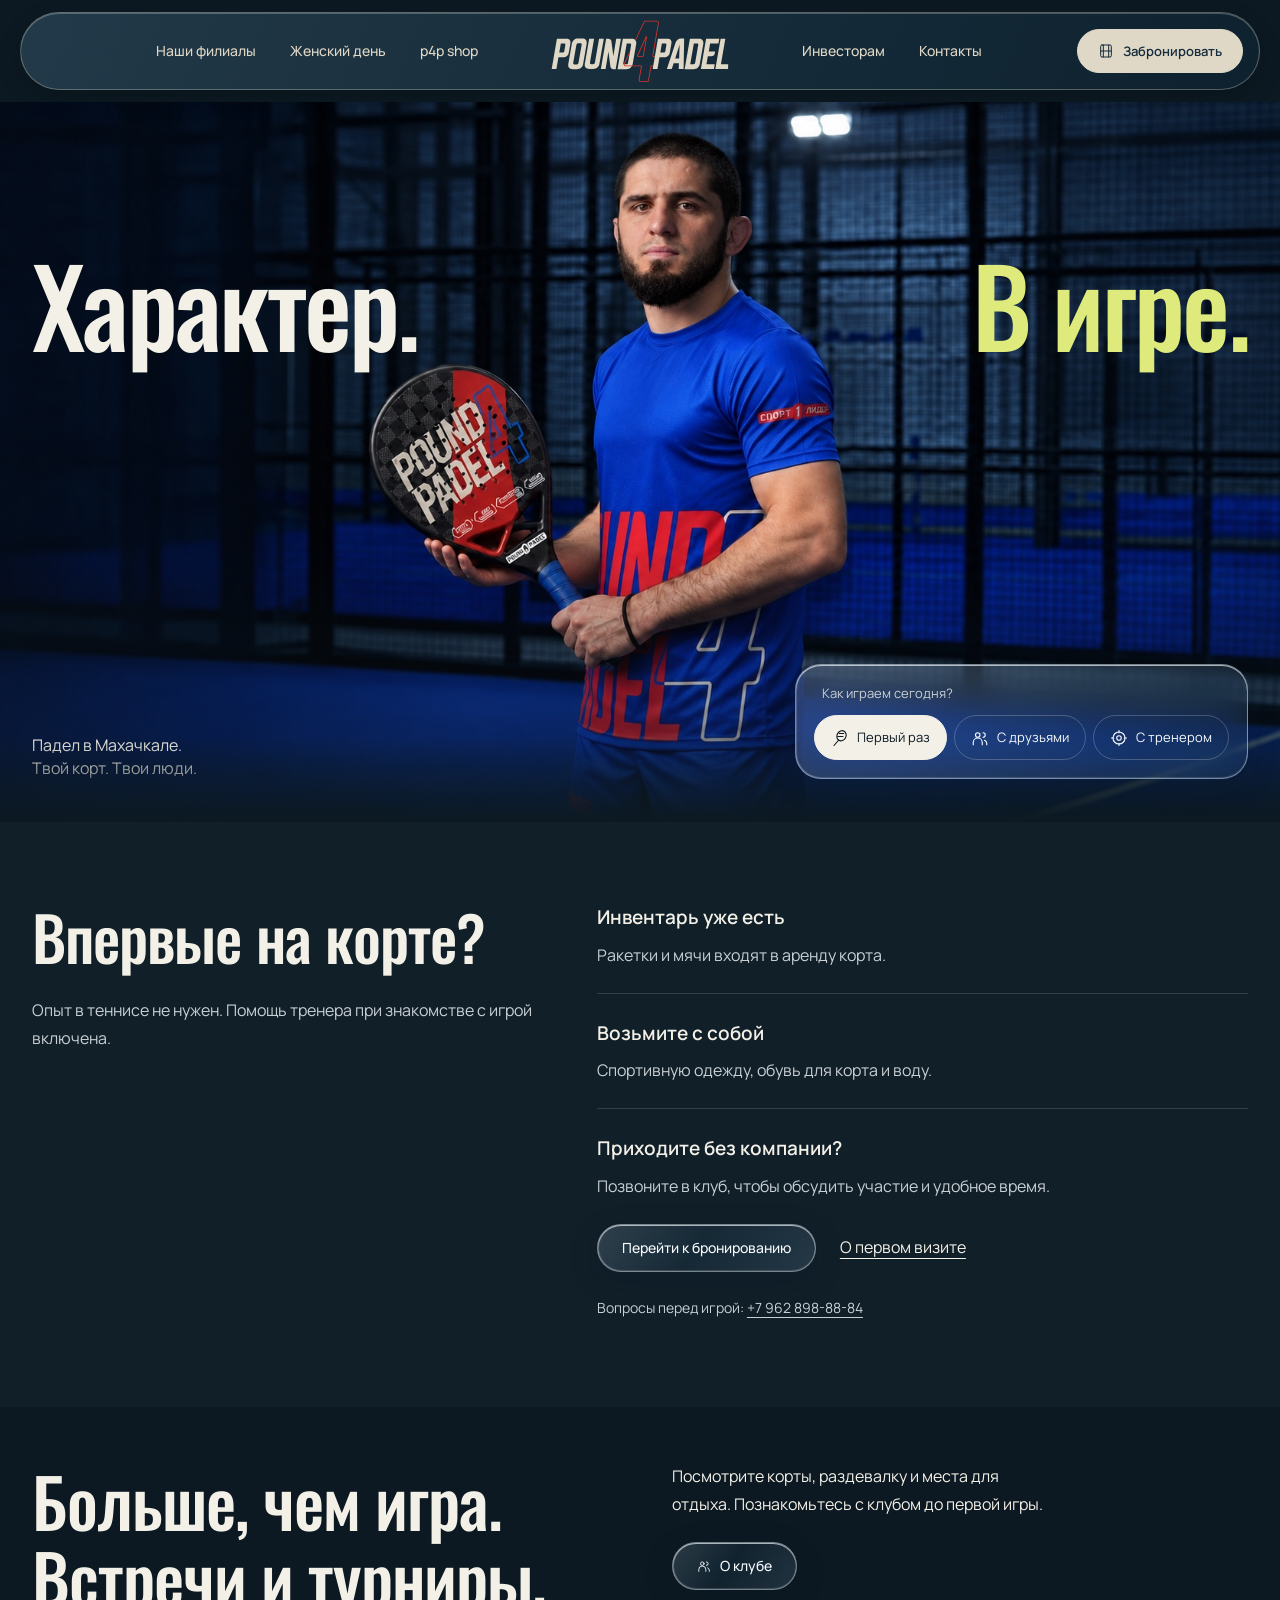
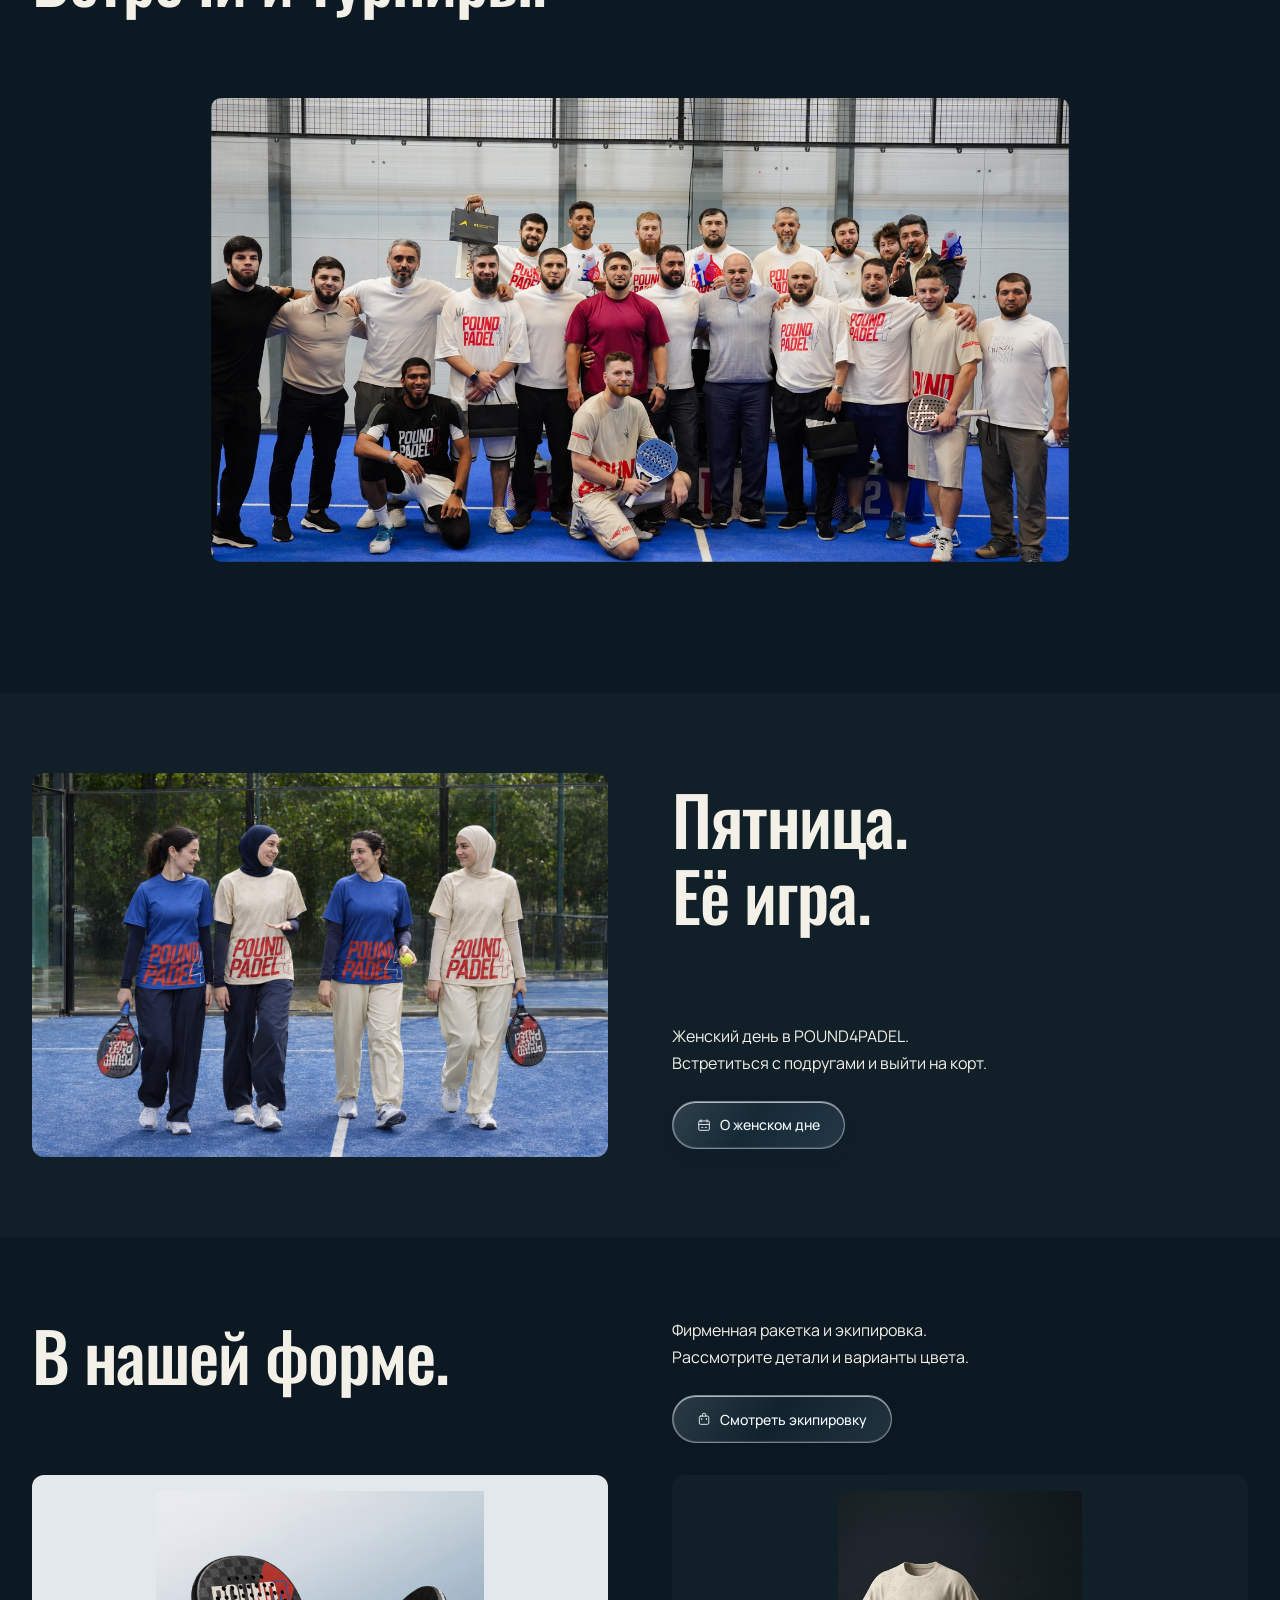
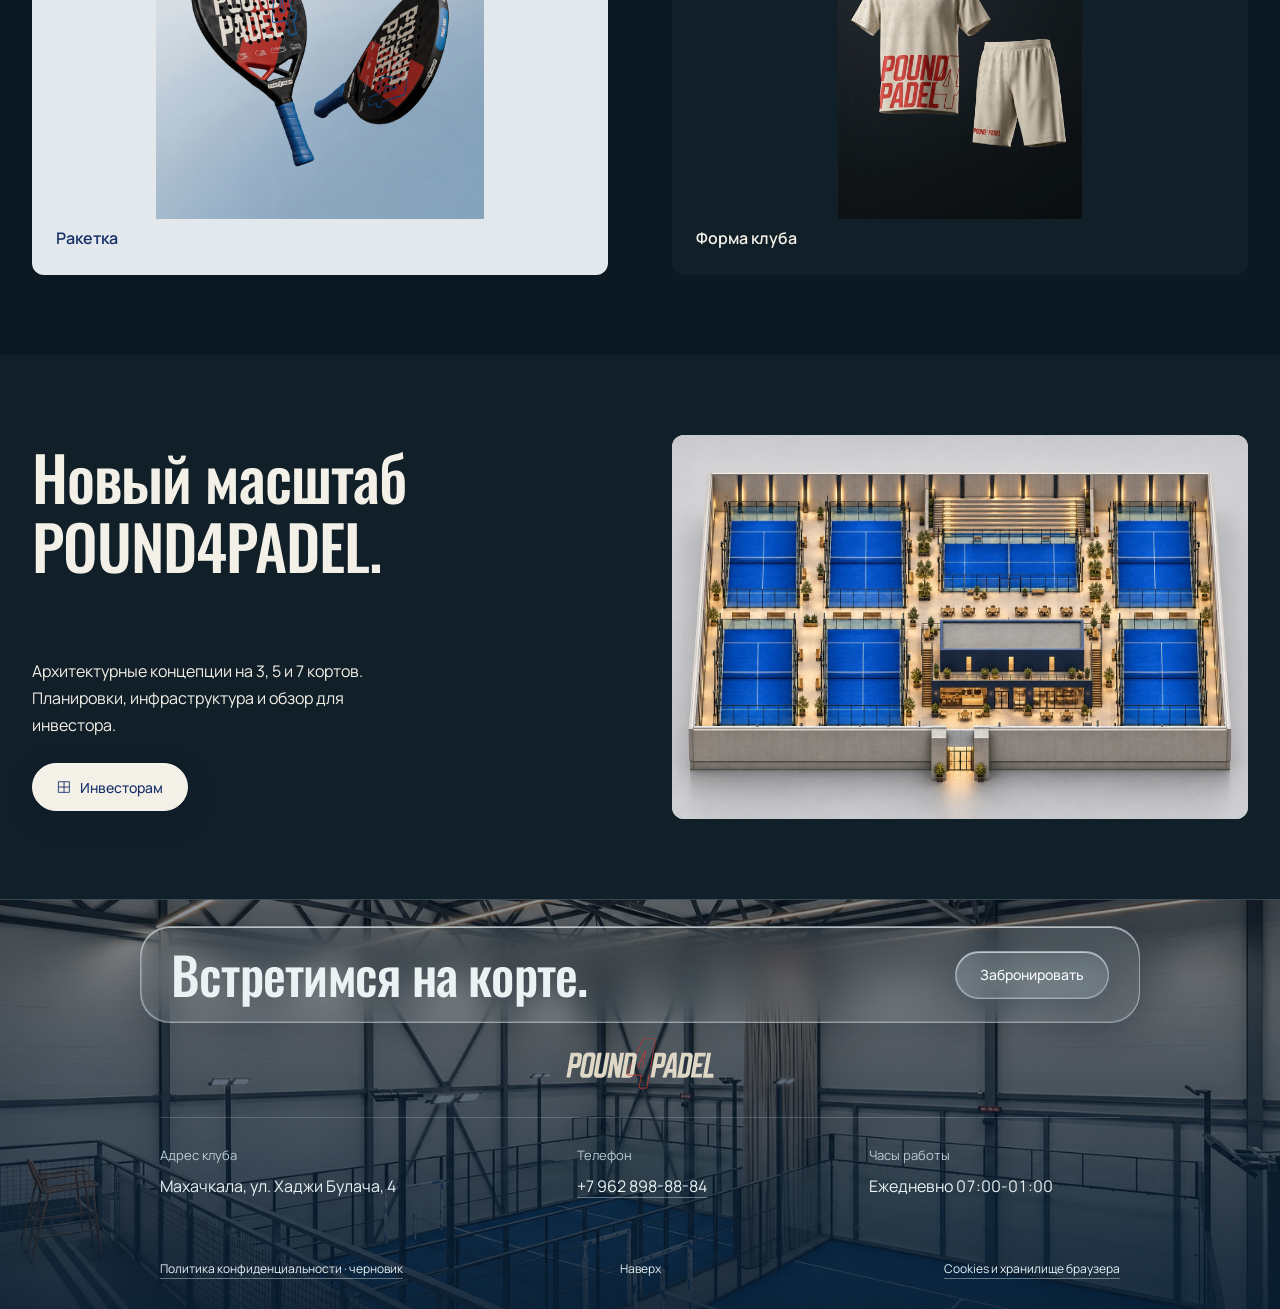
==== commit 6e1839e5: "Bring navigation closer to larger centered logo" ====
--- a/index.html
+++ b/index.html
@@ -1,6 +1,6 @@
 <!doctype html>
 <html lang="ru">
-<head><meta charset="utf-8"><meta http-equiv="Content-Security-Policy" content="default-src 'none'; script-src 'self' 'sha256-j190XaAT1OAZhYQk1CuRRf0c6F/wVRkdZjx1zXgl/Vw=' 'sha256-GOuy7npAQOIuOG693btuK/VLMtXKJEKAlKMQiYNycAg='; script-src-attr 'none'; style-src 'self' 'unsafe-inline'; img-src 'self' data:; font-src 'self'; media-src 'self'; connect-src 'none'; object-src 'none'; base-uri 'none'; form-action 'none'; upgrade-insecure-requests"><meta name="referrer" content="no-referrer"><meta name="viewport" content="width=device-width,initial-scale=1"><meta name="theme-color" content="#101820"><title>Падел-клуб POUND4PADEL в Махачкале</title><meta name="description" content="Падел-клуб POUND4PADEL в Махачкале: игра с друзьями и тренером, женский день, фирменная экипировка и архитектурные концепции для инвесторов."><link rel="icon" href="assets/logo-blue.svg" type="image/svg+xml"><link rel="preload" href="assets/oswald.ttf" as="font" type="font/ttf" crossorigin><link rel="stylesheet" href="site-index.58e9784ca7.css"><script defer src="app.js?v=astra-1"></script><link rel="preload" href="assets/manrope.ttf" as="font" type="font/ttf" crossorigin><script defer src="investors.js?v=3"></script><script defer src="components.js?v=1"></script><link rel="preload" href="assets/islam-likeness-corrected.jpg" as="image"><script defer src="site-experience.js?v=astra-1"></script>
+<head><meta charset="utf-8"><meta http-equiv="Content-Security-Policy" content="default-src 'none'; script-src 'self' 'sha256-j190XaAT1OAZhYQk1CuRRf0c6F/wVRkdZjx1zXgl/Vw=' 'sha256-GOuy7npAQOIuOG693btuK/VLMtXKJEKAlKMQiYNycAg='; script-src-attr 'none'; style-src 'self' 'unsafe-inline'; img-src 'self' data:; font-src 'self'; media-src 'self'; connect-src 'none'; object-src 'none'; base-uri 'none'; form-action 'none'; upgrade-insecure-requests"><meta name="referrer" content="no-referrer"><meta name="viewport" content="width=device-width,initial-scale=1"><meta name="theme-color" content="#101820"><title>Падел-клуб POUND4PADEL в Махачкале</title><meta name="description" content="Падел-клуб POUND4PADEL в Махачкале: игра с друзьями и тренером, женский день, фирменная экипировка и архитектурные концепции для инвесторов."><link rel="icon" href="assets/logo-blue.svg" type="image/svg+xml"><link rel="preload" href="assets/oswald.ttf" as="font" type="font/ttf" crossorigin><link rel="stylesheet" href="site-index.51a345bfd0.css"><script defer src="app.js?v=astra-1"></script><link rel="preload" href="assets/manrope.ttf" as="font" type="font/ttf" crossorigin><script defer src="investors.js?v=3"></script><script defer src="components.js?v=1"></script><link rel="preload" href="assets/islam-likeness-corrected.jpg" as="image"><script defer src="site-experience.js?v=astra-1"></script>
 <link rel="canonical" href="https://jonessssenator-art.github.io/pound4padel-concept/">
 <meta name="robots" content="index, follow, max-image-preview:large">
 <link rel="sitemap" type="application/xml" href="https://jonessssenator-art.github.io/pound4padel-concept/sitemap.xml">
--- a/site-index.51a345bfd0.css
+++ b/site-index.51a345bfd0.css
@@ -0,0 +1,916 @@
+/* style.css */
+@font-face{font-family:Involve;src:url('assets/involve.ttf') format('truetype');font-weight:100 900;font-display:swap}*{box-sizing:border-box}html{scroll-behavior:smooth;scroll-padding-top:24px}body{margin:0;background:#101820;color:#f3f0e8;font-family:Involve,sans-serif;font-size:16px;line-height:1.5}::selection{background:#d4352c;color:white}a{color:inherit;text-decoration:none}button{font:inherit;color:inherit;cursor:pointer}button,a,summary{-webkit-tap-highlight-color:transparent}button:focus-visible,a:focus-visible,summary:focus-visible,[tabindex]:focus-visible{outline:3px solid #d9ef50;outline-offset:6px}img{display:block;max-width:100%}svg{width:26px;height:26px;fill:none;stroke:currentColor;stroke-width:1.5}h1,h2,h3,p,figure{margin:0}h1,h2,h3{font-weight:500;letter-spacing:-.045em;line-height:1.02}h2{font-size:clamp(42px,5.7vw,88px)}p{font-weight:400}button{border:0;background:none}section{position:relative}section[id]{scroll-margin-top:24px}.skip{position:fixed;left:16px;top:-80px;padding:12px;background:#fff;color:#1448a3;z-index:20}.skip:focus{top:16px}.header{height:92px;padding:18px 3.2%;display:flex;align-items:center;justify-content:space-between;background:#101820;gap:40px}.brand{width:150px}.header nav{display:flex;gap:36px;margin-left:auto;margin-right:6vw;font-size:14px}.header nav a{padding:12px 0}.header-cta{display:flex;align-items:center;gap:32px;border-bottom:1px solid #f3f0e855;padding:8px 0;font-size:14px}.header-cta span{font-size:25px}.menu{display:none}.hero{width:100%;aspect-ratio:1672/941;overflow:hidden;isolation:isolate}.hero-photo{position:absolute;inset:0;width:100%;height:100%;object-fit:cover}.hero-shade{position:absolute;inset:0;background:linear-gradient(90deg,#07131966,transparent 37%,transparent 64%,#07131944),linear-gradient(0deg,#071319bb,transparent 28%);pointer-events:none}.hero h1{position:absolute;inset:0;font-size:clamp(60px,7.4vw,120px);font-weight:400;letter-spacing:-.065em}.hero h1 span{position:absolute;top:33%}.hero-left{left:3.2%}.hero-right{right:4.5%;color:#e0ec87}.hero-note{position:absolute;left:3.4%;top:53%;font-size:clamp(14px,1.15vw,18px);line-height:1.4}.hero-person{position:absolute;right:4%;top:55%;font-size:14px}.hero-link{position:absolute;bottom:6%;right:3.3%;display:flex;align-items:center;gap:60px;border-bottom:1px solid #e0ec87;padding-bottom:12px;font-size:clamp(17px,1.6vw,25px);color:#e0ec87}.scroll-link{position:absolute;left:3.4%;bottom:6%;border:1px solid #ffffff66;border-radius:50%;width:48px;height:48px;display:grid;place-items:center}.energy{min-height:760px;height:64vw;max-height:1000px;overflow:hidden;background:#08111c}.balls-photo{position:absolute;width:100%;height:100%;object-fit:cover;object-position:center}.energy-shade{position:absolute;inset:0;background:linear-gradient(0deg,#101820,transparent 35%),radial-gradient(ellipse at center,#07111d77,transparent 60%)}.energy-copy{position:relative;text-align:center;padding-top:19%;max-width:520px;margin:auto}.energy h2{font-size:clamp(50px,5.8vw,90px);line-height:.98;letter-spacing:-.05em}.energy p{font-size:15px;line-height:1.5;margin:26px 0 32px;text-shadow:0 1px 8px #000}.text-link{display:inline-flex;align-items:center;justify-content:space-between;gap:48px;padding:8px 0 12px;border-bottom:1px solid currentColor;font-size:16px}.section{padding:100px 4%}.section-heading{display:flex;justify-content:space-between;align-items:flex-end;gap:40px;margin-bottom:50px}.section-heading>p{font-size:16px;line-height:1.4;max-width:280px}.play{padding-top:40px}.play-layout{display:grid;grid-template-columns:1fr 1fr;gap:7vw;align-items:center}.tabs{display:flex;border-bottom:1px solid #ffffff40;gap:26px;margin-bottom:35px}.tabs button{padding:16px 0;white-space:nowrap;font-size:15px;border-bottom:2px solid transparent;margin-bottom:-1px;color:#b2bac0}.tabs [aria-selected=true]{color:#e0ec87;border-color:#e0ec87}.panel h3{font-size:clamp(30px,3vw,46px);margin-bottom:20px}.panel p{max-width:430px;font-size:16px;color:#c0c9cd;line-height:1.65}.panel .text-link{margin-top:28px}.panel[hidden]{display:none}.court-demo{background:#183269;padding:26px 24px 20px;border-radius:3px}.court{width:100%;height:auto;display:block;stroke:none}.surface{fill:#1448a3}.lines{fill:none;stroke:#dfd8c6;stroke-width:2}.lines .net{stroke-width:4;stroke-dasharray:3 3}.players{fill:#dfd8c6}.players circle:nth-child(n+3){fill:#d4352c;stroke:#f9a294;stroke-width:2}.rally-ball{fill:#e0ef57}.court-caption{display:flex;justify-content:space-between;align-items:center;gap:20px;font-size:12px;margin-top:18px;color:#e9edff}.rally-toggle{padding:10px 0;text-align:right;font-size:12px}.rally-toggle span{padding-left:7px}.equipment{padding-top:60px}.equipment .section-heading h2{font-size:clamp(42px,5vw,76px)}.equipment-grid{display:grid;grid-template-columns:1.12fr 1fr;gap:24px;align-items:start}.equipment figure{position:relative;overflow:hidden}.equipment figure img{width:100%;object-fit:cover;transition:transform 600ms cubic-bezier(.23,1,.32,1)}.racket-card img{aspect-ratio:1/1.08}.kit-card{margin-top:100px}.kit-card img{aspect-ratio:1/1.12;object-position:50% 45%}.equipment figcaption{padding:24px 0 0;display:flex;flex-wrap:wrap;align-items:baseline;justify-content:space-between;gap:16px}.equipment h3{font-size:28px}.equipment figcaption span{font-size:13px;color:#b2bac0}.space{height:800px;min-height:620px;overflow:hidden}.space>img{width:100%;height:100%;object-fit:cover}.space-shade{position:absolute;inset:0;background:linear-gradient(0deg,#071319df,transparent 65%),linear-gradient(90deg,#07131977,transparent)}.space-top{position:absolute;top:40px;left:4%;right:4%;display:flex;justify-content:space-between;font-size:14px}.space h2{position:absolute;left:4%;top:27%;font-size:clamp(70px,9vw,140px);color:#e0ec87}.space-bottom{position:absolute;bottom:55px;left:4%;right:4%;display:flex;justify-content:space-between;align-items:flex-end;gap:30px}.space-bottom p{font-size:16px;line-height:1.6}.space-bottom .text-link{color:#e0ec87}.first{display:grid;grid-template-columns:1fr 1fr;gap:8vw;padding-bottom:120px}.first h2{font-size:clamp(40px,4.6vw,68px)}.first>div>p{color:#b2bac0;margin-top:22px}.questions details{border-top:1px solid #ffffff35}.questions details:last-child{border-bottom:1px solid #ffffff35}.questions summary{list-style:none;display:flex;align-items:center;justify-content:space-between;gap:24px;font-size:18px;cursor:pointer;padding:24px 0}.questions summary::-webkit-details-marker{display:none}.questions summary span{font-size:27px;line-height:1;transition:transform 200ms cubic-bezier(.23,1,.32,1)}.questions details[open] summary span{transform:rotate(45deg)}.questions details p{color:#bbc6cc;font-size:15px;line-height:1.6;max-width:500px;padding:0 40px 25px 0}.closing{background:#1448a3;display:flex;justify-content:space-between;align-items:flex-end;gap:50px;padding-top:80px;padding-bottom:85px}.closing h2{font-size:clamp(48px,6.8vw,104px)}.closing>div{max-width:340px}.closing p{font-size:15px;line-height:1.6;margin-bottom:30px}.closing .text-link{font-size:15px}footer{padding:50px 4%;display:flex;align-items:center;justify-content:space-between;gap:40px}footer p{font-size:11px;line-height:1.6;color:#b2bac0;max-width:560px}footer>a:last-child{font-size:13px;white-space:nowrap}.header a,.text-link,.hero-link{transition:color 160ms ease}.header a:hover,.text-link:hover{color:#e0ec87}@media(hover:hover) and (pointer:fine){.equipment figure:hover img{transform:scale(1.025)}}@media(min-width:1600px){.section{padding-left:max(4%,calc((100vw - 1600px)/2));padding-right:max(4%,calc((100vw - 1600px)/2))}}
+@media(max-width:950px){.header{height:80px}.header nav{margin-right:0;gap:24px}.hero{min-height:620px;aspect-ratio:auto}.hero-photo{object-position:51% center}.hero h1{font-size:7.2vw}.hero h1 span{top:32%}.hero-person{top:52%}.hero-note{top:48%;font-size:13px}.hero-link{gap:25px}.energy{min-height:680px}.energy-copy{padding-top:150px}.section{padding:75px 5%}.play-layout{gap:30px}.tabs{gap:18px}.tabs button{font-size:13px}.court-demo{padding:15px}.court-caption{flex-direction:column;gap:0;align-items:flex-start}.kit-card{margin-top:60px}.equipment figcaption{display:block}.equipment figcaption span{display:block;margin-top:12px}.equipment h3{font-size:24px}.space{height:700px}.first{gap:35px}.closing{gap:30px}footer{gap:30px}}
+@media(max-width:650px){.header{height:76px;padding:13px 20px;gap:20px}.brand{width:115px}.header-cta{margin-left:auto;gap:12px;font-size:13px}.menu{display:flex;flex-direction:column;justify-content:center;gap:6px;width:38px;height:44px;padding:7px}.menu span{height:1px;background:currentColor;width:24px;transition:transform 200ms ease}.menu[aria-expanded=true] span:first-child{transform:translateY(3.5px) rotate(45deg)}.menu[aria-expanded=true] span:last-child{transform:translateY(-3.5px) rotate(-45deg)}.header nav{display:none;position:absolute;left:0;right:0;top:76px;background:#101820;z-index:10;padding:20px;box-shadow:0 20px 30px #0004}.header nav.open{display:flex;flex-direction:column;gap:6px}.header nav a{padding:12px}.hero{height:calc(100svh - 76px);max-height:850px;min-height:640px}.hero-photo{object-position:51% center}.hero-shade{background:linear-gradient(0deg,#071319ef,transparent 55%),linear-gradient(90deg,#07131922,transparent)}.hero h1{inset:auto 20px 130px;height:auto;font-size:clamp(48px,13vw,76px);line-height:1.05;letter-spacing:-.055em}.hero h1 span{position:static;display:block}.hero-right{margin-left:19%}.hero-note{top:20px;left:20px;font-size:12px}.hero-person{top:20px;right:20px;font-size:11px}.hero-link{left:20px;right:20px;bottom:30px;font-size:18px}.scroll-link{display:none}.energy{height:700px;min-height:0}.balls-photo{object-position:49% center}.energy-copy{padding:170px 18px 0}.energy h2{font-size:57px}.energy p{font-size:14px}.energy-shade{background:linear-gradient(0deg,#101820,transparent 60%),radial-gradient(ellipse at center,#07111d88,transparent 80%)}.section{padding:62px 20px}.section-heading{display:block;margin-bottom:32px}.section-heading p{margin-top:22px;font-size:14px}.play{padding-top:30px}.play-layout{display:flex;flex-direction:column;align-items:stretch;gap:38px}.tabs{justify-content:space-between;gap:8px}.tabs button{font-size:14px}.panel{min-height:270px}.panel h3{font-size:35px}.panel p{font-size:15px}.court-caption{flex-direction:row;align-items:center;font-size:10px;gap:10px}.rally-toggle{font-size:11px}.equipment-grid{grid-template-columns:1fr;gap:42px}.kit-card{margin-top:0}.equipment figure img{aspect-ratio:1/1.08}.equipment figcaption{padding-top:20px}.equipment h3{font-size:28px}.equipment figcaption span{font-size:12px;margin-top:8px}.space{height:690px;min-height:0}.space>img{object-position:56% center}.space-top{left:20px;right:20px;top:26px;font-size:11px}.space h2{left:20px;top:25%;font-size:76px}.space-bottom{left:20px;right:20px;bottom:35px;display:block}.space-bottom p{font-size:14px}.space-bottom .text-link{margin-top:30px;font-size:16px}.first{display:block}.first h2{font-size:47px}.first>div>p{font-size:14px}.questions{margin-top:36px}.questions summary{font-size:16px;padding:23px 0}.questions details p{font-size:14px;padding-right:12px}.closing{display:block;padding-top:55px;padding-bottom:60px}.closing h2{font-size:51px}.closing>div{margin-top:35px}.closing p{font-size:14px}footer{padding:35px 20px;flex-wrap:wrap;align-items:flex-start;gap:25px}footer>a:first-child{width:115px}footer p{order:3;width:100%;font-size:10px}footer>a:last-child{margin-left:auto}.text-link{font-size:15px}}
+@media(prefers-reduced-motion:reduce){html{scroll-behavior:auto}*,*::before,*::after{animation:none!important;transition:none!important}.hero-photo,.balls-photo{transform:none!important}}
+/* Let the responsive aspect ratio determine product image height. */
+.equipment figure img{height:auto}
+/* Connected photographic scenes and complete product views. */
+.skip{top:0;transform:translateY(-160%)}.skip:focus{transform:translateY(-160%)}.skip:focus-visible{transform:translateY(0)}
+.hero::after{content:"";position:absolute;inset:auto 0 0;height:110px;background:linear-gradient(transparent,#08111c);pointer-events:none;z-index:1}.hero-link,.scroll-link{z-index:2}.energy{margin-top:-1px}.energy::before{content:"";position:absolute;inset:0 0 auto;height:100px;background:linear-gradient(#08111c,transparent);z-index:1;pointer-events:none}.energy-copy{z-index:2}.energy{height:58vw;min-height:680px}.play{padding-bottom:50px}.equipment{padding-top:55px;padding-bottom:100px}.equipment-scene{position:relative;margin:0 -4.35% 42px;overflow:hidden;aspect-ratio:1.9}.equipment-scene>img{width:100%;height:100%;object-fit:cover}.equipment-scene::after{content:"";position:absolute;inset:0;pointer-events:none;background:linear-gradient(0deg,#101820,transparent 17%),linear-gradient(180deg,#101820,transparent 15%)}.detail-point{position:absolute;left:65%;top:30%;z-index:2;display:flex;align-items:center;gap:12px}.detail-point>span:first-child{display:grid;place-items:center;width:44px;height:44px;background:#dfd8c6;color:#101820;border-radius:50%;font-size:28px;box-shadow:0 6px 20px #0004}.point-label{font-size:13px;background:#101820d9;padding:8px 12px;border-radius:4px}.detail-note{position:absolute;z-index:3;left:55%;top:43%;max-width:290px;background:#dfd8c6;color:#101820;padding:22px;border-radius:8px;box-shadow:0 15px 40px #0005}.detail-note strong{font-size:16px}.detail-note p{font-size:13px;line-height:1.5;margin-top:10px}.scene-zoom{position:absolute;left:5%;bottom:10%;z-index:2;padding:12px 18px;background:#101820d9;border:1px solid #ffffff55;border-radius:30px;font-size:13px;display:flex;align-items:center;gap:35px}.equipment-grid{grid-template-columns:1fr 1fr;gap:28px}.kit-card{margin-top:0}.product-window{height:570px;border-radius:14px;overflow:hidden}.product-window.light{background:#e2e8ec}.product-window.dark{background:#111a1f}.product-window>button{display:block;width:100%;height:100%;padding:0;cursor:zoom-in}.equipment .product-window img{width:100%;height:100%;object-fit:contain;aspect-ratio:auto;object-position:center}.equipment figcaption{padding:24px 0 0;display:flex;align-items:flex-start;justify-content:space-between;gap:16px;flex-wrap:wrap}.equipment figcaption span{display:block;margin-top:9px}.equipment h3{font-size:27px}.product-options{display:flex;gap:8px;padding-top:4px}.product-options button:not(.cream):not(.blue){border:1px solid #ffffff40;border-radius:20px;font-size:11px;padding:8px 12px}.product-options button[aria-pressed=true]:not(.cream):not(.blue){background:#dfd8c6;color:#101820;border-color:#dfd8c6}.swatches button{width:28px;height:28px;border-radius:50%;border:3px solid #101820;outline:1px solid transparent}.swatches button[aria-pressed=true]{outline-color:#f3f0e8}.swatches .cream{background:#dfd8c6}.swatches .blue{background:#1448a3}.space::before{content:"";position:absolute;inset:0 0 auto;height:120px;background:linear-gradient(#101820,transparent);z-index:1;pointer-events:none}.space-top{z-index:2;top:60px}.space-shade{background:linear-gradient(0deg,#101820,transparent 80%),linear-gradient(90deg,#10182077,transparent)}.space-views{position:absolute;right:4%;top:120px;display:flex;gap:6px;background:#101820a8;border:1px solid #ffffff44;border-radius:30px;padding:5px}.space-view{font-size:12px;padding:9px 16px;border-radius:24px}.space-view[aria-pressed=true]{background:#dfd8c6;color:#101820}.image-dialog{border:1px solid #ffffff30;border-radius:12px;background:#101820;color:#f3f0e8;padding:60px 25px 20px;width:min(1000px,94vw);max-height:94svh}.image-dialog::backdrop{background:#050b11e8}.image-dialog>img{max-height:73svh;max-width:100%;width:auto;margin:auto;object-fit:contain}.dialog-close{position:absolute;right:20px;top:14px;padding:8px;display:flex;align-items:center;gap:22px;font-size:13px}.dialog-close span{font-size:28px}.image-dialog p{font-size:13px;text-align:center;margin-top:15px}.closing{background:linear-gradient(165deg,#183269,#1448a3)}.progress-bar{position:fixed;left:0;top:0;width:100%;height:2px;z-index:30;background:#e0ec87;transform-origin:left;transform:scaleX(0);pointer-events:none}
+@media(max-width:950px){.product-window{height:430px}.equipment h3{font-size:23px}.equipment-scene{margin-left:-5.55%;margin-right:-5.55%}}
+@media(max-width:650px){.hero-photo{object-position:51% center}.energy{height:670px;min-height:0}.energy-copy{padding-top:170px}.equipment-scene{margin:0 -20px 30px;aspect-ratio:1.15}.equipment-scene>img{object-position:62% center}.equipment-grid{grid-template-columns:1fr;gap:38px}.product-window{height:450px;max-height:125vw}.equipment h3{font-size:25px}.equipment figcaption{gap:15px}.equipment figcaption span{font-size:12px}.detail-point{left:58%;top:22%}.point-label{display:none}.detail-note{left:20%;right:5%;top:37%;padding:18px;font-size:12px}.scene-zoom{left:20px;bottom:11%;padding:10px 14px}.equipment{padding-bottom:50px}.space-views{top:90px;right:20px}.space-top{top:45px}.space h2{font-size:67px}.image-dialog{padding:65px 10px 20px}.image-dialog>img{max-height:70svh}}
+/* Original product master: front and profile, without perspective regeneration. */
+.equipment-scene{margin:0 0 40px;aspect-ratio:auto;height:650px;background:#fdfefe;border-radius:14px;display:flex;align-items:center;color:#183269}
+.equipment-scene>img{position:absolute;right:3%;top:3%;width:58%;height:94%;object-fit:contain;object-position:center}
+.equipment-scene::after{display:none}.racket-intro{position:relative;z-index:1;width:40%;padding:0 0 60px 5%}.racket-intro h3{font-size:clamp(38px,4vw,64px);line-height:1.03}.racket-intro p{margin-top:24px;font-size:14px;line-height:1.6}.equipment-scene .detail-point{left:67%;top:33%}.equipment-scene .detail-note{left:47%;top:44%}.equipment-scene .scene-zoom{left:5%;bottom:11%;background:#183269;color:#fff;border:0}.equipment-scene .point-label{color:#fff}.equipment-scene .detail-point>span:first-child{background:#183269;color:#fff}
+@media(max-width:650px){.equipment-scene{height:650px;margin:0 0 30px;display:block}.racket-intro{padding:24px;width:100%}.racket-intro h3{font-size:32px;line-height:1.05}.racket-intro h3 br{display:none}.racket-intro p{margin-top:12px;font-size:12px}.equipment-scene>img{width:92%;height:65%;right:4%;top:23%}.equipment-scene .scene-zoom{left:24px;bottom:22px}.equipment-scene .detail-point{left:54%;top:42%}.equipment-scene .detail-note{left:8%;right:8%;top:52%}}
+@media(max-width:650px){.racket-intro h3 br{display:block}.racket-intro h3{font-size:30px}.racket-intro p{margin-top:10px}.equipment-scene>img{top:26%;height:61%}}
+/* Format selection lives within a single photographic court scene. */
+.play{padding-top:32px;padding-bottom:70px}.play .section-heading{margin-bottom:32px}.play .section-heading h2{font-size:clamp(42px,5.4vw,78px)}.play-experience{position:relative;isolation:isolate;min-height:650px;overflow:hidden;border-radius:16px;background:#12315b}.play-photo{position:absolute;inset:0;width:100%;height:100%;object-fit:cover;object-position:center;transform:scale(1.02);transition:transform 900ms cubic-bezier(.23,1,.32,1)}.play-experience[data-format=friends] .play-photo{transform:scale(1.08) translateX(-1%)}.play-experience[data-format=practice] .play-photo{transform:scale(1.12) translateX(2%)}.play-shade{position:absolute;inset:0;background:linear-gradient(90deg,#07131de8 0%,#07131dbb 30%,#07131d33 64%,#07131d22),linear-gradient(0deg,#07131d88,transparent 50%);pointer-events:none}.play .tabs{position:relative;display:grid;grid-template-columns:repeat(3,1fr);gap:0;margin:0 36px;border-bottom:1px solid #ffffff50}.play .tabs button{display:flex;align-items:center;justify-content:space-between;gap:12px;padding:24px 20px;border-bottom:2px solid transparent;margin-bottom:-1px;font-size:16px;color:#f3f0e8;text-align:left;transition:background 180ms ease,color 180ms ease}.play .tabs button span{font-size:22px;opacity:.45}.play .tabs button[aria-selected=true]{border-color:#e0ec87;color:#e0ec87;background:#07131d45}.play .tabs button[aria-selected=true] span{opacity:1}.play-content{position:relative;padding:60px 55px 48px;max-width:590px}.play .panel{min-height:390px}.play .panel h3{font-size:clamp(36px,4vw,58px);line-height:1.05;margin-bottom:22px}.play .panel p{color:#e2e8eb;font-size:16px;max-width:390px;line-height:1.6}.format-features{list-style:none;padding:0;margin:25px 0 36px;display:flex;gap:10px;flex-wrap:wrap}.format-features li{padding:7px 12px;border:1px solid #ffffff55;border-radius:24px;color:#e0e6e9;font-size:12px}.play-action{display:inline-flex;align-items:center;justify-content:space-between;gap:28px;padding:16px 20px;background:#e0ec87;color:#101820;border-radius:4px;font-size:14px;line-height:1.4;transition:background 160ms ease}.play-action:hover{background:#f0f6bb}.play-action svg{width:22px;flex-shrink:0}.play-aside{position:absolute;right:4%;bottom:48px;display:flex;flex-direction:column;font-size:clamp(30px,4.5vw,65px);line-height:1.02;letter-spacing:-.04em;color:#f3f0e8;text-align:right}.play-aside span:last-child{color:#e0ec87}
+@media(max-width:950px){.play-content{max-width:500px;padding:45px 35px}.play .tabs{margin:0 20px}.play .tabs button{padding:22px 12px;font-size:14px}.play-aside{font-size:34px}}
+@media(max-width:650px){.play{padding-top:20px;padding-bottom:45px}.play .section-heading h2{font-size:44px;max-width:300px}.play .section-heading p{margin-top:16px}.play-experience{min-height:720px;border-radius:12px}.play-photo{object-position:62% center}.play-shade{background:linear-gradient(0deg,#07131df5 0%,#07131de6 47%,#07131d33 82%,#07131d88)}.play .tabs{margin:0 14px;grid-template-columns:repeat(3,minmax(0,1fr))}.play .tabs button{padding:20px 6px;font-size:12px;justify-content:center;gap:0;white-space:normal;text-align:center}.play .tabs button span{display:none}.play-content{padding:230px 23px 28px;max-width:none}.play .panel{min-height:360px}.play .panel h3{font-size:37px}.play .panel p{font-size:14px;line-height:1.6}.format-features{margin:22px 0 28px;gap:6px}.format-features li{font-size:10px;padding:7px 9px}.play-action{font-size:12px;padding:14px;gap:18px;max-width:100%}.play-aside{display:none}}
+@media(prefers-reduced-motion:reduce){.play-photo{transform:none!important;transition:none}}
+.play .play-action{margin-top:28px}.play .panel h3{letter-spacing:-.035em}.play .panel p{max-width:380px}@media(max-width:650px){.play .panel h3{font-size:33px}.play .play-action{margin-top:24px}}
+/* Photo stories: each format has its own people, without text covering the kit. */
+.play-experience{display:grid;grid-template-columns:minmax(0,1.65fr) minmax(0,1fr);min-height:0;border-radius:0;background:#16232e;overflow:hidden}
+.play .tabs{grid-column:1/-1;grid-row:1;margin:0;background:#101820;border-top:1px solid #ffffff30;border-bottom:1px solid #ffffff30}
+.play .tabs button{padding:23px 24px;font-size:18px;justify-content:center;position:relative;background:none!important;border:0;transition:color 180ms ease}
+.play .tabs button::after{content:"";position:absolute;bottom:0;left:0;width:100%;height:3px;background:#e0ec87;transform:scaleX(0);transition:transform 240ms cubic-bezier(.2,.8,.2,1)}
+.play .tabs button[aria-selected=true]::after{transform:scaleX(1)}
+.play-visual{position:relative;grid-row:2;grid-column:1;aspect-ratio:3/2;align-self:center;overflow:hidden;background:#183269}
+.play-experience .play-photo{position:absolute;inset:0;width:100%;height:100%;object-fit:contain;object-position:center;opacity:0;transform:none;transition:opacity 380ms ease;pointer-events:none}
+.play-experience .play-photo.is-active{opacity:1}
+.play-content{grid-row:2;grid-column:2;max-width:none;padding:clamp(25px,3.4vw,54px);display:flex;align-items:center}
+.play .panel{min-height:0;width:100%}.play .panel h3{font-size:clamp(28px,3vw,46px);line-height:1.08;margin-bottom:22px}.play .panel p{font-size:15px;line-height:1.65;color:#c8d0d4}.play .play-action{margin-top:28px;font-size:13px;padding:14px 16px;gap:18px}.play-action svg{transition:transform 180ms ease}.play-action:hover svg,.text-link:hover svg{transform:translate(3px,-3px)}
+.women{background:#e9e1d5;color:#361e2c;padding-top:68px;padding-bottom:68px;margin-top:25px}.women-heading{display:grid;grid-template-columns:1fr 1.8fr 1fr;align-items:end;gap:30px;margin-bottom:42px}.friday{align-self:start;font-size:17px;padding-top:10px;color:#910147}.friday::before{content:"";display:inline-block;width:9px;height:9px;border-radius:50%;background:#910147;margin-right:12px}.women h2{font-size:clamp(64px,8vw,120px);line-height:.98;letter-spacing:-.06em}.women h2 span{color:#910147}.women-intro{font-size:20px;line-height:1.5;padding-bottom:8px}.women-photo-wrap{overflow:hidden;max-width:1100px;margin:auto}.women-photo-wrap img{width:100%;height:auto}.women-bottom{display:grid;grid-template-columns:1fr 1fr;gap:12%;margin-top:38px}.women-bottom>p{font-size:clamp(24px,3vw,42px);line-height:1.2;letter-spacing:-.035em}.women-bottom>div>p{max-width:480px;font-size:16px;line-height:1.6}.women .text-link{color:#910147;font-size:16px;margin-top:25px;border-color:#91014770}.women .text-link svg{transition:transform 180ms ease}.women+.equipment{padding-top:80px}
+@media(max-width:950px){.header{gap:20px}.header nav{gap:20px;margin-right:15px}.play-experience{grid-template-columns:1.25fr 1fr}.play-content{padding:24px}.play .panel h3{font-size:30px}.play .panel p{font-size:13px}.women-heading{grid-template-columns:1fr 2fr}.women-intro{grid-column:2;font-size:17px}.women h2{font-size:78px}}
+@media(max-width:650px){.play-experience{display:flex;flex-direction:column;min-height:0}.play .tabs{order:0;display:grid;margin:0;flex:none}.play .tabs button{padding:19px 3px;font-size:13px}.play-visual{order:1;width:100%;aspect-ratio:3/2;flex:none}.play-content{order:2;padding:26px 24px 30px;display:block}.play .panel{min-height:268px}.play .panel h3{font-size:32px;line-height:1.08}.play .panel p{font-size:14px}.play .play-action{margin-top:24px}.women{margin-top:0;padding-top:42px;padding-bottom:42px}.women-heading{display:block;margin-bottom:26px}.friday{font-size:14px;padding:0;margin-bottom:22px}.women h2{font-size:70px}.women-intro{font-size:16px;margin-top:22px}.women-photo-wrap{margin:0 -20px}.women-bottom{grid-template-columns:1fr;gap:23px;margin-top:27px}.women-bottom>p{font-size:28px}.women-bottom>div>p{font-size:14px}.women .text-link{font-size:14px}.women+.equipment{padding-top:55px}}
+@media(prefers-reduced-motion:reduce){.play-photo,.play .tabs button::after,.play-action svg,.text-link svg{transition:none!important;animation:none!important}}
+.play-experience[data-format] .play-photo{transform:none}
+
+/* direction-one.css */
+/* Approved photographic direction, November 2026. */
+:root{--court-dark:#0c1922;--court-ink:#f3f0e7;--ball-accent:#deeb7c}
+body,.header{background:var(--court-dark);color:var(--court-ink)}
+h1,h2,h3{font-weight:400;letter-spacing:-.04em}
+.header{height:94px;padding:18px 3.4%}.header nav{margin:0;gap:32px}.header-cta{border:1px solid #f3f0e7;padding:13px 22px;gap:38px}
+.hero h1{font-size:clamp(64px,8vw,128px);letter-spacing:-.055em}.hero h1 span{top:25%}.hero-right{right:3.4%;color:var(--ball-accent)}
+.hero-note{top:auto;bottom:6%;left:3.4%;font-size:16px}.hero-link{background:var(--ball-accent);color:var(--court-dark);padding:19px 23px;border:0;font-size:16px;gap:42px}.hero::after{height:85px;background:linear-gradient(transparent,var(--court-dark))}.hero-shade{background:linear-gradient(0deg,#0c1922a8,transparent 38%),linear-gradient(90deg,#0c192244,transparent 40%,transparent 65%,#0c192222)}
+.section{padding:76px 3.4%}.section-heading{margin-bottom:34px}.section-heading h2{font-size:clamp(42px,4.7vw,76px)}.section-heading>p{line-height:1.5}
+.club{padding-top:58px;padding-bottom:68px}.club-stories{display:grid;grid-template-columns:1.7fr 1fr;gap:18px}.club-story{position:relative;display:block;width:100%;padding:0;overflow:hidden;text-align:left;aspect-ratio:1.75;background:#183269}.club-story img{width:100%;height:100%;object-fit:cover}.club-story::after{content:'';position:absolute;inset:55% 0 0;background:linear-gradient(transparent,#071622df);pointer-events:none}.club-story>span{position:absolute;bottom:22px;left:25px;right:25px;display:flex;justify-content:space-between;align-items:center;gap:20px;font-size:28px;z-index:1}.club-story svg{width:30px;height:30px;flex-shrink:0}.club-story:last-child{aspect-ratio:auto}
+.energy{height:53vw;min-height:580px;max-height:860px}.energy::before{background:linear-gradient(var(--court-dark),transparent);height:110px}.energy-shade{background:linear-gradient(0deg,var(--court-dark),transparent 45%),radial-gradient(ellipse at center,#07111d88,transparent 70%)}.energy-copy{padding-top:13%}.energy h2{font-size:clamp(50px,5.3vw,80px)}
+.play{padding-top:45px}.play-experience{background:transparent;gap:0 4%}.play .tabs{background:transparent;margin-bottom:24px}.play .tabs button{padding:20px 12px}.play-visual{align-self:start}.play-content{padding:22px 0}.play .panel h3{font-size:clamp(30px,3vw,46px)}.play .play-action{border-radius:0;background:var(--ball-accent)}
+.women{background:#111f29;color:var(--court-ink);margin:0;padding-top:70px;padding-bottom:70px}.women-heading{grid-template-columns:1fr 1fr;align-items:end;gap:18px 35px}.women .friday{grid-column:2;grid-row:1;align-self:end;margin:0;padding:0;color:var(--ball-accent)}.friday::before{display:none}.women h2{grid-row:1/3;font-size:clamp(65px,7vw,102px);letter-spacing:-.045em}.women h2 span{color:var(--ball-accent)}.women-intro{grid-column:2;padding:0}.women-photo-wrap{max-width:none}.women-photo-wrap img{aspect-ratio:1.85;object-fit:cover;object-position:center 48%}.women-bottom{gap:8%;margin-top:32px}.women .text-link{color:var(--ball-accent);border-color:#deeb7c80}.women-bottom>p{font-size:32px}.women-bottom>div>p{color:#c8d0d4}
+.equipment-scene,.product-window{border-radius:0}.equipment-scene{height:580px}.equipment-scene .scene-zoom{border-radius:0}.equipment-scene .detail-note{border-radius:0}.equipment .product-window{height:500px}.equipment-grid{gap:28px}.equipment h3{font-size:28px}.equipment .section-heading h2{font-size:clamp(42px,4.7vw,76px)}
+.space{height:780px}.space::before{background:linear-gradient(var(--court-dark),transparent)}.space-shade{background:linear-gradient(0deg,var(--court-dark),transparent 80%),linear-gradient(90deg,#0c192299,transparent)}.space>img{object-position:center 42%}.space h2{font-size:clamp(70px,8vw,125px);top:28%}.space-views{border-radius:0}.space-view{border-radius:0}
+.closing{background:#183269}.closing h2{font-size:clamp(48px,6vw,90px)}.image-dialog{background:var(--court-dark);border-radius:0}footer{padding:42px 3.4%}
+@media(max-width:950px){.header{gap:18px}.header nav{gap:18px;font-size:13px}.header-cta{padding:10px 15px;gap:15px}.hero{min-height:0;aspect-ratio:1672/941}.hero h1{font-size:7.7vw}.hero-note{font-size:13px}.hero-link{font-size:13px;padding:14px 18px;gap:20px}.club-story>span{font-size:23px;left:18px;right:18px;bottom:18px}.play-experience{grid-template-columns:1.35fr 1fr}.play .panel h3{font-size:29px}.play-content{padding:8px 0}.women-bottom>p{font-size:28px}.equipment .product-window{height:390px}}
+@media(max-width:650px){html{scroll-padding-top:16px}.header{height:76px;padding:12px 20px;gap:10px}.header-cta{font-size:12px;padding:8px 11px;gap:12px}.header-cta span{font-size:20px}.header nav{background:var(--court-dark);margin:0}.header nav.open{gap:6px}.hero{height:650px;min-height:0;max-height:850px;aspect-ratio:auto}.hero-photo{object-fit:cover;object-position:51% center}.hero h1{inset:auto 20px 145px;font-size:clamp(46px,12vw,75px)}.hero h1 span{top:auto}.hero-note{top:20px;bottom:auto;font-size:12px}.hero-link{left:20px;right:20px;bottom:38px;padding:17px 20px;font-size:16px}.hero-shade{background:linear-gradient(0deg,#0c1922f5,transparent 70%)}.section{padding:50px 20px}.section-heading h2,.play .section-heading h2{font-size:40px}.section-heading p{font-size:14px;margin-top:22px}.club{padding-top:35px}.club-stories{grid-template-columns:1fr;gap:16px}.club-story,.club-story:last-child{aspect-ratio:1.5}.club-story>span{font-size:24px;bottom:18px}.energy{height:600px;min-height:0}.energy-copy{padding:135px 20px 0}.energy h2{font-size:53px}.play .tabs{margin-bottom:16px}.play .tabs button{font-size:13px;padding:18px 2px}.play-visual{aspect-ratio:1.5}.play-content{padding:25px 0 0}.play .panel{min-height:285px}.play .panel h3{font-size:34px}.play .panel p{font-size:15px}.women-heading{display:flex;flex-direction:column;align-items:start;gap:15px;margin-bottom:28px}.women .friday{align-self:start;font-size:15px}.women h2{font-size:68px}.women-intro{font-size:17px;margin:0}.women-photo-wrap{margin:0 -20px}.women-photo-wrap img{aspect-ratio:1.5;object-fit:contain}.women-bottom{gap:24px}.women-bottom>p{font-size:28px}.equipment-scene{height:650px}.equipment .product-window{height:450px}.equipment h3{font-size:26px}.space{height:690px}.space h2{font-size:68px;top:30%}.space>img{object-position:49% center}.first{padding-top:55px}.closing h2{font-size:48px}footer{padding:35px 20px}footer p{font-size:11px}}
+.play-visual{background:var(--court-dark)}.play-photo[data-scene=start]{object-fit:cover}
+
+/* typography.css */
+/* Selected typography: Oswald headlines, Manrope reading and controls. */
+@font-face{font-family:Oswald;src:url('assets/oswald.ttf') format('truetype');font-weight:200 700;font-display:swap}
+@font-face{font-family:Manrope;src:url('assets/manrope.ttf') format('truetype');font-weight:200 800;font-display:swap}
+body{font-family:Manrope,sans-serif}
+h1,h2,h3{font-family:Oswald,sans-serif;font-weight:500;letter-spacing:-.015em;line-height:1.12}
+.hero h1{font-family:Oswald,sans-serif;font-weight:500;font-size:clamp(64px,8.4vw,134px);letter-spacing:-.025em;line-height:1.08}
+.section-heading h2,.play .section-heading h2,.equipment .section-heading h2{font-size:clamp(44px,5.3vw,82px);letter-spacing:-.015em}
+.energy h2{font-size:clamp(52px,5.8vw,88px);line-height:1.08;letter-spacing:-.015em}
+.play .panel h3{font-size:clamp(34px,3.2vw,50px);letter-spacing:0;line-height:1.14}
+.women h2{letter-spacing:-.015em;line-height:1.08}
+.racket-intro h3{font-size:clamp(38px,4vw,64px);line-height:1.12}
+.equipment figcaption h3{font-size:30px;letter-spacing:0}
+.space h2,.first h2,.closing h2{letter-spacing:-.015em;line-height:1.12}
+@media(max-width:950px){.hero h1{font-size:8.2vw}.play .panel h3{font-size:32px}.header nav{gap:16px}}
+@media(max-width:650px){.hero h1{font-size:clamp(52px,14vw,78px);letter-spacing:-.02em;line-height:1.1}.section-heading h2,.play .section-heading h2,.equipment .section-heading h2{font-size:46px}.energy h2{font-size:57px}.play .panel h3{font-size:37px}.women h2{font-size:73px}.racket-intro h3{font-size:34px}.equipment figcaption h3{font-size:29px}.space h2{font-size:72px}.first h2{font-size:49px}.closing h2{font-size:54px}.header-cta{font-size:11px}.play .tabs button{font-size:12px}.women .text-link{font-size:13px}}
+
+/* interactions.css */
+/* Tactile controls and purposeful shortcuts. */
+:root{--ease-out:cubic-bezier(.23,1,.32,1)}
+.header-cta,.play .play-action,.text-link,.scene-zoom{border:1px solid #f3f0e755;border-radius:999px;background:transparent;color:var(--court-ink);padding:13px 22px;line-height:1.5;min-height:48px;transition:background 160ms ease,border-color 160ms ease,transform 160ms var(--ease-out)}
+.header-cta{font-size:13px;min-height:44px}.play .play-action{background:#f3f0e7;color:#0c1922;border-color:#f3f0e7}.women .text-link,.space-bottom .text-link{color:var(--court-ink);border-color:#f3f0e755}.closing .text-link{background:#f3f0e7;color:#183269;border-color:#f3f0e7}.equipment-scene .scene-zoom{border-radius:999px;padding:13px 23px}
+.game-dock{position:absolute;bottom:6%;right:3.4%;z-index:2;padding:18px 20px 16px;border:1px solid #f3f0e738;border-radius:18px;background:#0c1922ee;max-width:calc(100% - 40px)}
+.game-dock p{font-size:13px;color:#c8d0d4;margin:0 0 12px 5px}.game-dock>div{display:flex;gap:7px}.game-dock a{display:block;padding:12px 17px;border-radius:999px;border:1px solid #ffffff36;font-size:14px;white-space:nowrap;transition:background 160ms ease,color 160ms ease,transform 160ms var(--ease-out)}
+.game-dock a:first-child{background:#f3f0e7;color:#0c1922;border-color:#f3f0e7}
+.play .tabs{padding:7px;border:1px solid #f3f0e729;border-radius:999px;background:#14232d;gap:6px;margin-bottom:26px}.play .tabs button{border-radius:999px;padding:15px 10px;font-size:15px;color:#c8d0d4;transition:background 180ms ease,color 180ms ease}.play .tabs button[aria-selected=true]{background:#f3f0e7!important;color:#0c1922}.play .tabs button::after{display:none}
+.club-story{border-radius:12px}.club-story>span{align-items:center}.club-story>span::after{content:'Смотреть';font-size:12px;padding:10px 16px;border:1px solid #ffffff70;border-radius:999px;background:#0c192280}.club-story img{transition:transform 250ms var(--ease-out)}
+.product-options button:not(.cream):not(.blue){min-height:44px;padding:10px 16px;font-size:12px}.swatches button{width:36px;height:36px}.swatches{gap:12px}.space-views{border-radius:999px;padding:5px}.space-view{border-radius:999px;min-height:44px}.image-dialog{border-radius:18px;padding:65px 24px 22px}.image-dialog>img{max-height:68svh;border-radius:8px}.image-dialog.is-gallery>img{height:min(52svh,600px);width:100%;object-fit:contain}.gallery-controls[hidden]{display:none}.gallery-step{display:flex;justify-content:center;gap:12px;margin:18px 0}.gallery-step button{border:1px solid #ffffff45;border-radius:999px;padding:10px 20px;font-size:13px;min-height:44px}.gallery-thumbs{display:flex;justify-content:center;gap:10px}.gallery-thumbs button{width:90px;height:62px;padding:3px;border:1px solid transparent;border-radius:8px;opacity:.55;transition:opacity 160ms ease,border-color 160ms ease}.gallery-thumbs button[aria-pressed=true]{opacity:1;border-color:#f3f0e7}.gallery-thumbs img{width:100%;height:100%;object-fit:cover;border-radius:4px}.dialog-close{border-radius:999px;min-height:44px}
+@media(hover:hover) and (pointer:fine){.header-cta:hover,.text-link:hover,.gallery-step button:hover{color:#0c1922;background:#f3f0e7;border-color:#f3f0e7}.game-dock a:hover{background:#f3f0e7;color:#0c1922}.play .play-action:hover{background:#d9dfd4}.club-story:hover img{transform:scale(1.025)}.gallery-thumbs button:hover{opacity:1}}
+.header-cta:active,.text-link:active,.play-action:active,.game-dock a:active,.gallery-step button:active{transform:scale(.97)}
+@media(max-width:950px){.game-dock{padding:14px}.game-dock a{padding:10px 12px;font-size:12px}.hero-note{bottom:8%}.play .tabs button{font-size:13px}}
+@media(max-width:650px){.header-cta{font-size:11px;padding:10px 14px}.game-dock{left:20px;right:20px;bottom:30px;padding:15px 12px}.game-dock>div{gap:5px}.game-dock a{flex:1;text-align:center;padding:12px 6px;font-size:11px}.game-dock p{font-size:12px}.hero h1{bottom:185px}.hero-note{bottom:auto}.play .tabs{padding:5px;gap:2px}.play .tabs button{font-size:11px;padding:12px 4px;min-height:44px}.text-link,.women .text-link{font-size:13px;padding:13px 19px}.club-story>span{font-size:22px;gap:10px}.club-story>span::after{font-size:10px;padding:8px 12px}.image-dialog{padding:65px 12px 18px;width:96vw}.image-dialog.is-gallery>img{height:44svh}.gallery-thumbs{gap:6px}.gallery-thumbs button{width:70px;height:54px}.gallery-step{gap:8px}.gallery-step button{font-size:12px;padding:10px 16px}.space-views{right:20px;left:20px;justify-content:center}.product-options button:not(.cream):not(.blue){padding:10px 14px}}
+@media(prefers-reduced-motion:reduce){.club-story img,.game-dock a,.header-cta,.text-link,.play-action,.gallery-step button{transform:none!important;transition:none!important}}
+
+
+/* investors.css */
+.investors{background:#f3f0e7;color:#183269;padding-top:80px;padding-bottom:56px}
+.investors-heading{display:flex;align-items:flex-end;justify-content:space-between;gap:32px;margin-bottom:40px}
+.investors-heading h2{font-size:clamp(48px,6vw,86px)}
+.investors-heading p{font-size:18px;line-height:1.6;max-width:36ch}
+.investor-options{display:flex;gap:8px;margin-bottom:28px}
+.investor-options button{min-height:48px;padding:12px 26px;border:1px solid #18326966;border-radius:999px;font-size:16px}
+.investor-options button[aria-selected=true]{background:#183269;color:#f3f0e7;border-color:#183269}
+.investor-panel{display:grid;grid-template-columns:minmax(0,1.8fr) minmax(0,1fr);gap:5%;align-items:center}
+.investor-panel[hidden]{display:none}
+.investor-panel figure{min-width:0}
+.investor-panel img{width:100%;height:auto;aspect-ratio:1.48;object-fit:contain;background:white}
+.investor-panel figcaption{font-size:12px;line-height:1.6;margin-top:12px;max-width:70ch}
+.investor-description h3{font-size:clamp(32px,3.1vw,46px);max-width:15ch;text-wrap:balance;margin-bottom:22px}
+.investor-description p{font-size:16px;line-height:1.75;max-width:36ch}
+.investor-description ul{padding-left:20px;margin:26px 0 0;max-width:34ch;font-size:14px;line-height:1.65}
+.investor-description li+li{margin-top:10px}
+.investor-document{display:flex;align-items:center;justify-content:space-between;gap:32px;margin-top:40px;padding:32px;background:#183269;color:#f3f0e7;border-radius:12px}
+.investor-document h3{font-size:32px;margin-bottom:10px}
+.investor-document p{font-size:15px;line-height:1.7}
+.investor-document span{display:block;font-size:13px;margin-top:14px}
+.investor-actions{display:flex;gap:12px;flex-shrink:0;align-items:center}
+.investor-actions a{display:inline-flex;align-items:center;justify-content:center;min-height:48px;padding:13px 22px;border-radius:999px;font-size:14px;border:1px solid #f3f0e780;white-space:nowrap}
+.investor-actions .investor-open{background:#f3f0e7;color:#183269;border-color:#f3f0e7}
+.investor-scope{font-size:13px;line-height:1.7;max-width:86ch;margin-top:20px}
+.investors :focus-visible{outline:3px solid #1448a3;outline-offset:5px}
+.investor-document :focus-visible{outline-color:#deeb7c}
+@media(hover:hover){.investor-options button:hover{background:#dfd8c6}.investor-options button[aria-selected=true]:hover{background:#183269}.investor-actions a:hover{background:#dfd8c6;color:#183269}}
+@media(max-width:1050px){.investor-document{align-items:flex-start;flex-direction:column}.investor-panel{gap:28px;grid-template-columns:minmax(0,1.4fr) minmax(0,1fr)}.investor-description h3{font-size:34px}.header nav{gap:18px}}
+@media(max-width:650px){.investors-heading{display:block;margin-bottom:26px}.investors-heading h2{font-size:50px}.investors-heading p{font-size:15px;margin-top:20px}.investor-options{gap:7px;margin-bottom:22px}.investor-options button{flex:1;padding:12px 10px;font-size:14px}.investor-panel{grid-template-columns:1fr;gap:26px}.investor-panel figcaption{font-size:11px}.investor-description h3{font-size:35px;max-width:20ch;margin-bottom:16px}.investor-description p{font-size:15px;max-width:38ch}.investor-description ul{margin-top:18px}.investor-document{margin-top:30px;padding:24px 20px;gap:22px}.investor-document h3{font-size:29px}.investor-document p{font-size:14px}.investor-actions{width:100%;flex-direction:column;gap:10px}.investor-actions a{width:100%}.investor-scope{font-size:12px}footer{flex-wrap:wrap;gap:24px}}
+
+/* Complete source document and readable architectural detail. */
+.investor-document h2{font-size:clamp(28px,3vw,40px);line-height:1.2;margin-bottom:12px}
+.second-floor-table{margin-top:32px}
+.document-contents{display:flex;flex-wrap:wrap;gap:8px 24px;margin:32px 0 48px;padding-bottom:24px;border-bottom:1px solid #18326933}
+.document-contents a{display:inline-flex;align-items:center;min-height:44px;font-size:14px;text-decoration:underline;text-underline-offset:5px}
+.document-pages{display:grid;gap:48px}
+.document-pages figure{margin:0;scroll-margin-top:100px;min-width:0}
+.document-pages figcaption{display:block;text-align:center;margin-bottom:24px}
+.document-pages h3{font-size:clamp(25px,3vw,36px);line-height:1.25}
+
+.document-pages button{display:block;width:100%;padding:0;background:white;cursor:zoom-in;border-radius:12px;overflow:hidden}
+.document-pages img{display:block;width:100%;height:auto}
+.investors-page .investor-document :focus-visible{outline-color:#f3f0e7}
+@media(max-width:650px){.document-contents{margin:24px 0 32px;gap:4px 20px}.document-contents a{font-size:13px}.document-pages{gap:32px}.document-pages figcaption{display:block;margin-bottom:12px}.document-pages button{border-radius:6px}.second-floor-table{margin-top:24px}}
+
+/* components.css */
+/* Shared finish: one spacing scale, control geometry and motion vocabulary. */
+:root{--space-1:8px;--space-2:16px;--space-3:24px;--space-4:32px;--space-5:48px;--space-6:64px;--space-7:80px;--page-gutter:max(32px,calc((100vw - 1344px)/2));--section-space:80px;--control-height:48px;--control-radius:999px;--media-radius:12px;--duration-press:160ms;--duration-state:220ms;--ease-in-out:cubic-bezier(.77,0,.175,1)}
+body{font-synthesis:none;font-variant-numeric:lining-nums;line-height:1.6}
+.skip{opacity:0}.skip:focus-visible{opacity:1}
+html{scroll-padding-top:24px;scrollbar-color:#5a6973 #0c1922}
+section[id]{scroll-margin-top:0}
+h2,h3{text-wrap:balance}
+.header,footer{padding-inline:var(--page-gutter)}
+.section,.women+.equipment{padding:var(--section-space) var(--page-gutter)}
+.section-heading,.play .section-heading,.women-heading,.investors-heading{margin-bottom:32px}
+.section-heading,.investors-heading{display:grid;grid-template-columns:minmax(0,1.8fr) minmax(0,1fr);gap:48px;align-items:end}
+.section-heading>p,.investors-heading>p{font-size:16px;line-height:1.65;max-width:38ch;margin:0}
+.section-heading h2,.play .section-heading h2,.equipment .section-heading h2,.first h2,.investors-heading h2{font-size:clamp(48px,5.3vw,80px);line-height:1.12}
+.hero-left,.hero-note{left:var(--page-gutter)}
+.hero-right{right:var(--page-gutter)}
+.hero-opening{padding-inline:var(--page-gutter)}
+.hero-opening h1{inset:auto}
+.game-dock{right:var(--page-gutter);padding:16px;border-radius:var(--media-radius)}
+.game-dock p{margin:0 0 12px 8px}
+.game-dock a{min-height:44px;padding:11px 16px;font-size:13px}
+.club-stories,.equipment-grid{gap:24px}
+.club-story,.play-visual,.women-photo-wrap,.equipment-scene,.product-window{border-radius:var(--media-radius)}
+.club-story>span{left:24px;right:24px;bottom:24px;line-height:1.3}
+.club-story>span::after{font-size:12px;min-height:40px;display:flex;align-items:center;padding:8px 16px}
+.play-experience,.investor-panel{grid-template-columns:minmax(0,1.8fr) minmax(0,1fr);column-gap:48px}
+.play-content{padding:0;align-self:center}
+.play .panel{min-height:304px;display:flex;flex-direction:column;align-items:flex-start;justify-content:center}
+.play .panel[hidden]{display:none}
+.play .panel h3{margin-bottom:24px;font-size:clamp(32px,3.2vw,46px);line-height:1.16;letter-spacing:-.015em}
+.play .panel p{font-size:16px;line-height:1.7;max-width:38ch}
+.play .play-action{margin-top:32px}
+.women-heading,.women-bottom{grid-template-columns:minmax(0,1fr) minmax(0,1fr);column-gap:48px}
+.women-heading{row-gap:16px}
+.women .friday{align-self:end}
+.women h2{font-size:clamp(64px,7vw,96px)}
+.women-bottom{margin-top:32px}
+.women-bottom>p{letter-spacing:-.02em;line-height:1.35}
+.women-bottom>div>p{line-height:1.7}
+.women .text-link{margin-top:24px}
+.equipment-scene{margin-bottom:32px}
+.racket-intro{padding-left:48px}
+.equipment-scene .scene-zoom{left:48px}
+.equipment figcaption{padding-top:24px;gap:24px}
+.equipment figcaption h3{font-size:30px;line-height:1.2}
+.equipment figcaption span{margin-top:8px;font-size:13px;line-height:1.6}
+.product-options{padding-top:0;gap:8px}
+.space-top,.space-bottom{left:var(--page-gutter);right:var(--page-gutter)}
+.space h2{left:var(--page-gutter)}
+.space-views{right:var(--page-gutter)}
+.first{grid-template-columns:minmax(0,1fr) minmax(0,1fr);gap:48px;align-items:start}
+.first>div>p{margin-top:24px;line-height:1.7}
+.questions summary{min-height:80px;padding:24px 0;font-size:17px;line-height:1.6;gap:24px}
+.questions summary span{flex:none;width:24px;height:24px;display:grid;place-items:center;line-height:1}
+.questions details p{padding:0 40px 24px 0;line-height:1.75;font-size:15px}
+.closing{display:grid;grid-template-columns:minmax(0,1fr) minmax(0,1fr);gap:48px;align-items:center}
+.closing>div{margin:0}
+.closing p{font-size:16px;line-height:1.7}
+.investor-panel{align-items:center}
+.investor-description{min-height:320px;display:flex;flex-direction:column;justify-content:center}
+.investor-description h3{margin-bottom:24px}
+.investor-description ul{margin-top:24px;padding-left:20px}
+.investor-description li+li{margin-top:8px}
+.investor-panel figcaption{margin-top:16px;line-height:1.65}
+.investor-document{margin-top:32px;padding:32px;gap:32px}
+.investor-document h3{margin-bottom:8px}
+.investor-document span,.investor-options{font-variant-numeric:tabular-nums lining-nums}
+.investor-scope{margin-top:24px}
+footer{gap:24px;align-items:center;padding-block:40px}
+/* Explicit component classes keep actions consistent across light and dark scenes. */
+.ui-button,.play .ui-button,.equipment-scene .ui-button,.women .ui-button,.investor-actions .ui-button{display:inline-flex;align-items:center;justify-content:center;gap:12px;min-height:var(--control-height);padding:12px 24px;border:1px solid #f3f0e75c;border-radius:var(--control-radius);font:500 14px/1.5 Manrope,sans-serif;text-align:center;text-decoration:none;white-space:normal;background:transparent;color:#f3f0e7;transition:background-color var(--duration-press) ease,color var(--duration-press) ease,border-color var(--duration-press) ease,transform var(--duration-press) var(--ease-out)}
+.ui-button.ui-button-primary,.play .ui-button-primary,.investor-actions .ui-button-primary{background:#f3f0e7;color:#183269;border-color:#f3f0e7}
+.equipment-scene .ui-button-primary{background:#183269;color:#f3f0e7;border-color:#183269}
+.ui-button.ui-button-small{min-height:44px;padding:10px 20px;font-size:13px}
+.ui-button:active,.play .ui-button:active,.investor-actions .ui-button:active{transform:scale(.97)}
+.swatches button{width:44px;height:44px;border-width:6px;outline-offset:2px}
+.swatches button:focus-visible{outline:3px solid #deeb7c;outline-offset:3px}
+.ui-segmented,.play .ui-segmented{position:relative;isolation:isolate;display:grid;grid-template-columns:repeat(3,minmax(0,1fr));padding:6px;gap:4px;border:1px solid #f3f0e738;border-radius:999px;background:#14232d;margin:0 0 24px;--segment-fill:#f3f0e7}
+.investor-options.ui-segmented{width:min(100%,416px);background:transparent;border-color:#18326950;--segment-fill:#183269}
+.ui-segmented>button,.play .ui-segmented>button{position:relative;z-index:1;min-height:48px;padding:12px 16px;border:0!important;border-radius:999px;margin:0;justify-content:center;font-size:14px;font-weight:500;line-height:1.5;background:transparent!important;color:#c8d0d4;transition:color var(--duration-state) ease}
+.ui-segmented>button[aria-selected=true],.play .ui-segmented>button[aria-selected=true]{background:transparent!important;color:#183269}
+.investor-options.ui-segmented>button{color:#183269}
+.investor-options.ui-segmented>button[aria-selected=true]{color:#f3f0e7}
+.segment-indicator{position:absolute;left:0;top:6px;bottom:6px;z-index:0;border-radius:999px;background:var(--segment-fill);pointer-events:none;transition:transform var(--duration-state) var(--ease-out)}
+.ui-segmented:not(.is-ready)>button[aria-selected=true],.play .ui-segmented:not(.is-ready)>button[aria-selected=true]{background:var(--segment-fill)!important}
+html[data-input=keyboard] .segment-indicator,html[data-input=keyboard] .play-photo{transition:none}
+.header nav a{border-radius:6px;text-underline-offset:6px;text-decoration-thickness:1px}
+.image-dialog{padding:72px 24px 24px;max-height:calc(100svh - 32px);border-radius:16px;overscroll-behavior:contain;opacity:0;transform:scale(.97);transition:opacity 220ms var(--ease-out),transform 220ms var(--ease-out),display 220ms allow-discrete,overlay 220ms allow-discrete}
+.image-dialog[open]{opacity:1;transform:scale(1)}
+.image-dialog::backdrop{background:#050b11e8;opacity:0;transition:opacity 220ms var(--ease-out),display 220ms allow-discrete,overlay 220ms allow-discrete}
+.image-dialog[open]::backdrop{opacity:1}
+@starting-style{.image-dialog[open]{opacity:0;transform:scale(.97)}.image-dialog[open]::backdrop{opacity:0}}
+.dialog-close.ui-button{right:24px;top:16px}
+.dialog-close span{font-size:24px;line-height:1}
+.image-dialog p{margin-top:16px;line-height:1.6}
+.gallery-step{margin:24px 0 16px;gap:12px}
+.gallery-thumbs{gap:8px}
+.gallery-thumbs button{opacity:.75}
+.questions summary span{transition:transform 200ms var(--ease-out)}
+@supports (interpolate-size:allow-keywords){.questions details{interpolate-size:allow-keywords}.questions details::details-content{height:0;opacity:0;overflow:clip;transition:height 200ms var(--ease-out),opacity 200ms ease,content-visibility 200ms allow-discrete}.questions details[open]::details-content{height:auto;opacity:1}}
+@media(hover:hover) and (pointer:fine){.ui-button:hover,.play .ui-button:hover,.women .ui-button:hover,.investor-actions .ui-button:hover{background:#dfd8c6;color:#183269;border-color:#dfd8c6}.equipment-scene .ui-button:hover{background:#1448a3;color:#fff;border-color:#1448a3}.header nav a:hover{text-decoration:underline}.ui-segmented>button:hover{color:#fff}.investor-options.ui-segmented>button:hover{color:#1448a3}.investor-options.ui-segmented>button[aria-selected=true]:hover{color:#fff}.play .ui-segmented>button[aria-selected=true]:hover{color:#183269}}
+@media(max-width:1050px){:root{--page-gutter:32px;--section-space:64px}.section-heading,.investors-heading,.play-experience,.investor-panel,.women-heading,.women-bottom,.first,.closing{column-gap:32px}.play .panel h3{font-size:34px}.play .panel p{font-size:15px}.investor-document{align-items:flex-start}.racket-intro{padding-left:32px}.equipment-scene .scene-zoom{left:32px}.header nav{gap:16px}.header .ui-button{padding-inline:16px}.header{gap:16px}.brand{flex-shrink:0}}
+@media(min-width:651px) and (max-width:850px){.header nav{font-size:12px;gap:12px}.header .brand{width:125px}.header .ui-button{font-size:12px;padding-inline:12px}.equipment figcaption{flex-direction:column;gap:16px}.product-options{min-height:44px}.play .panel h3{font-size:30px}.play .panel p{font-size:14px}.play .play-action{padding-inline:16px}}
+@media(max-width:650px){:root{--page-gutter:20px;--section-space:56px}.header{gap:8px}.header .brand{width:110px}.header .ui-button{font-size:11px;padding:10px 12px;min-height:44px}.menu{flex:none;width:44px;height:44px;padding:10px}.header nav{display:flex;flex-direction:column;visibility:hidden;opacity:0;pointer-events:none;transform:translateY(-8px);padding:16px var(--page-gutter) 24px;gap:4px;border-bottom:1px solid #f3f0e730;transition:opacity 180ms var(--ease-out),transform 180ms var(--ease-out),visibility 180ms}.header nav.open{visibility:visible;opacity:1;pointer-events:auto;transform:none;gap:4px}.header nav a{padding:12px 8px;min-height:48px;font-size:16px}.section-heading,.investors-heading{display:block;margin-bottom:24px}.section-heading>p,.investors-heading>p{font-size:14px;margin-top:24px}.section-heading h2,.play .section-heading h2,.equipment .section-heading h2,.first h2,.investors-heading h2{font-size:46px}.hero h1{left:var(--page-gutter);right:var(--page-gutter)}.game-dock{left:var(--page-gutter);right:var(--page-gutter);padding:16px 12px}.game-dock a{font-size:11px;padding:12px 6px}.game-dock p{margin-left:6px}.club-stories{gap:16px}.club-story>span{left:20px;right:20px;bottom:20px;font-size:22px}.club-story>span::after{min-height:36px;padding:8px 12px;font-size:10px}.play-content{padding:24px 0 0}.play .panel{min-height:296px;justify-content:flex-start}.play .panel h3{font-size:34px;margin-bottom:20px}.play .panel p{font-size:15px}.play .play-action{margin-top:24px}.ui-segmented,.play .ui-segmented{padding:5px;gap:4px;margin-bottom:24px}.ui-segmented>button,.play .ui-segmented>button{font-size:12px;min-height:44px;padding:10px 4px}.segment-indicator{top:5px;bottom:5px}.women-heading{margin-bottom:24px;gap:16px}.women h2{font-size:64px}.women-photo-wrap{margin:0}.women-photo-wrap img{aspect-ratio:auto}.women-bottom{gap:24px;margin-top:24px}.women-bottom>p{font-size:28px}.equipment-scene{margin-bottom:32px}.racket-intro{padding:24px}.equipment-scene .scene-zoom{left:24px}.equipment-grid{gap:40px}.equipment figcaption{padding-top:24px;gap:16px}.equipment figcaption h3{font-size:28px}.equipment .product-window{height:400px}.first{display:block}.questions{margin-top:32px}.questions summary{font-size:16px;min-height:72px;padding:20px 0;gap:16px}.questions details p{font-size:14px;padding-right:24px}.closing{display:block}.closing>div{margin-top:32px}.closing p{font-size:15px}.space-views{left:var(--page-gutter);right:var(--page-gutter)}.investor-panel{display:grid;grid-template-columns:1fr;gap:24px}.investor-description{min-height:304px;justify-content:flex-start}.investor-description h3{font-size:34px;margin-bottom:20px}.investor-description ul{margin-top:20px}.investor-document{padding:24px;gap:24px;margin-top:24px}.investor-actions{gap:12px}.investor-scope{margin-top:24px}.image-dialog{padding:72px 16px 24px;max-height:calc(100svh - 24px)}.dialog-close.ui-button{right:16px}.gallery-step .ui-button{font-size:12px;padding-inline:16px}.gallery-thumbs button{width:64px;height:48px}footer{padding-block:32px;column-gap:24px;row-gap:16px}}
+@media(prefers-reduced-motion:reduce){.segment-indicator,.image-dialog,.image-dialog::backdrop,.header nav,.questions details::details-content{transition:none!important}.image-dialog,.ui-button:active,.play .ui-button:active,.investor-actions .ui-button:active{transform:none!important}}
+html[data-input=keyboard] .image-dialog,html[data-input=keyboard] .image-dialog::backdrop,html[data-input=keyboard] .questions details::details-content,html[data-input=keyboard] .header nav{transition:none}
+@media(max-width:650px){.women .friday{align-self:flex-start}.women-bottom{grid-template-columns:1fr}.investor-description{min-height:280px}.play .panel{min-height:280px}}
+@media(min-width:651px) and (max-width:950px){.hero-opening .game-dock{left:var(--page-gutter)}}
+@media(max-width:650px){.hero-opening h1{inset:auto}}
+@media(max-width:650px){.image-dialog.is-gallery>img{height:auto;aspect-ratio:3/2;object-fit:contain}}
+
+/* pages.css */
+/* Five destinations, one visual system. Keep this layer limited to page composition. */
+.header nav a[aria-current=page]{color:var(--ball-accent);text-decoration:underline;text-underline-offset:7px;text-decoration-thickness:1px}
+.header nav{gap:24px}
+.header .brand{width:140px}
+.breadcrumbs{display:flex;align-items:center;flex-wrap:wrap;gap:12px;font-size:13px;color:#c8d0d4;margin-bottom:32px}
+.breadcrumbs a{text-decoration:underline;text-underline-offset:4px}
+.page-intro{padding:48px var(--page-gutter) 48px}
+.page-intro h1{font-size:clamp(60px,7.2vw,104px);line-height:1.08;letter-spacing:-.02em;max-width:18ch;text-wrap:balance}
+.page-intro>p{max-width:62ch;margin-top:24px;font-size:18px;line-height:1.75;color:#c8d0d4}
+.page-jumps{display:flex;gap:24px;flex-wrap:wrap;margin-top:32px}
+.page-jumps a{min-height:44px;display:inline-flex;align-items:center;font-size:14px;text-decoration:underline;text-underline-offset:6px}
+.page-wide-photo{margin:0 var(--page-gutter);overflow:hidden}
+.page-wide-photo>button{display:block;padding:0;width:100%;cursor:zoom-in}
+.page-wide-photo img{width:100%;height:auto;aspect-ratio:1.8;object-fit:cover;object-position:center 40%;border-radius:12px}
+.page-wide-photo figcaption{font-size:13px;color:#c8d0d4;margin-top:16px}
+.women-lead img{aspect-ratio:1.8;object-position:center}
+.teaser-copy{display:flex;flex-direction:column;align-items:flex-start;gap:24px}
+.teaser-copy p{font-size:16px;line-height:1.7;max-width:38ch}
+.teaser-photo{display:block;overflow:hidden;border-radius:12px}
+.teaser-photo img{width:100%;height:auto;aspect-ratio:2.15;object-fit:cover;object-position:center 42%}
+.home-women{background:#111f29}
+.home-women{display:grid;grid-template-columns:minmax(0,1.3fr) minmax(0,1fr);gap:48px;align-items:center}
+.home-women .section-heading{display:block;order:2;margin:0}
+.home-women .teaser-copy{margin-top:32px}
+.home-women .teaser-photo{order:1}
+.home-women .teaser-photo img{aspect-ratio:1.15;object-fit:cover}
+.home-women .teaser-photo img{aspect-ratio:2;object-position:center 46%}
+.home-products{display:grid;grid-template-columns:1fr 1fr;gap:24px}
+.home-products>a{position:relative;display:block;height:400px;background:#111f29;overflow:hidden;border-radius:12px}
+.home-products>a:first-child{background:#e2e8ec;color:#183269}
+.home-products img{width:100%;height:100%;object-fit:contain;padding:16px 16px 56px}
+.home-products span{position:absolute;bottom:24px;left:24px;font-size:16px;font-weight:600}
+.home-investors{background:#183269}
+.home-investors{display:grid;grid-template-columns:minmax(0,1fr) minmax(0,1.1fr);gap:48px;align-items:center}
+.home-investors .section-heading{display:block;margin:0}
+.home-investors .teaser-copy{margin-top:24px}
+.home-investors .section-heading h2{font-size:clamp(42px,4.8vw,72px)}
+.investor-teaser-image{display:block;overflow:hidden;border-radius:12px;background:#f3f0e7}
+.investor-teaser-image img{width:100%;height:420px;object-fit:contain}
+.home-page .home-club{padding-top:56px}
+.reading-section{display:grid;grid-template-columns:minmax(0,1fr) minmax(0,1.3fr);gap:64px}
+.reading-section h2,.packing h2,.page-note h2{font-size:clamp(42px,4.8vw,72px);line-height:1.14}
+.reading-rows article+article{margin-top:32px;padding-top:32px;border-top:1px solid #f3f0e733}
+.reading-rows h3{font-size:30px;line-height:1.25;margin-bottom:16px}
+.reading-rows p{font-size:16px;line-height:1.8;color:#c8d0d4;max-width:62ch}
+.inline-link{text-decoration:underline;text-underline-offset:5px;white-space:nowrap}
+.packing{background:#111f29}
+.packing dl{display:grid;grid-template-columns:repeat(4,minmax(0,1fr));gap:32px;margin:40px 0 0}
+.packing dt{font-family:Oswald,sans-serif;font-size:30px;line-height:1.3;margin-bottom:16px}
+.packing dd{margin:0;color:#c8d0d4;line-height:1.75;font-size:15px}
+.page-note{background:#183269;display:grid;grid-template-columns:1fr 1fr;gap:48px;align-items:center}
+.page-note p{max-width:50ch;line-height:1.8;margin-bottom:24px}
+.equipment-page .equipment{padding-top:0}
+.equipment-page .racket-intro h3{font-size:clamp(36px,3.8vw,58px)}
+.equipment-page .reading-section{background:#111f29}
+.investors-page{background:#f3f0e7;color:#183269}
+.investors-page .header,.investors-page .site-footer{background:#0c1922;color:#f3f0e7}
+.investors-page .page-intro>p,.investors-page .breadcrumbs{color:#183269}
+.investors-page .investors{padding-top:24px;padding-bottom:64px}
+.investors-page .page-intro{padding-bottom:24px}
+.investors-page .page-intro h1{font-size:clamp(52px,6.4vw,88px)}
+.investors-page .investors-heading h2{font-size:clamp(40px,4vw,60px)}
+.investors-page .investor-panel{row-gap:40px}
+.investor-plan{grid-column:1/-1}
+.investor-plan h3{font-size:30px;margin-bottom:24px}
+.investor-plan>button{position:relative;display:block;padding:24px 24px 72px;background:white;border-radius:12px;width:100%;color:#183269;cursor:zoom-in}
+.investor-panel .investor-plan img{aspect-ratio:auto;width:100%;height:auto;object-fit:contain;background:white}
+.investor-plan>button>span{position:absolute;right:24px;bottom:20px;min-height:44px;padding:10px 20px;font-size:13px;border:1px solid #18326966;border-radius:999px}
+.investors-page .reading-section{background:#e8e4d9}
+.investors-page .reading-rows p{color:#183269}
+.investors-page .reading-rows article+article{border-color:#18326933}
+.comparison{background:#e8e4d9}
+.comparison-scroll{overflow-x:auto;scrollbar-color:#183269 #e8e4d9;border-radius:12px;background:#f3f0e7}
+.comparison table{width:100%;border-collapse:collapse;text-align:left;font-size:15px;font-variant-numeric:tabular-nums lining-nums}
+.comparison caption{text-align:left;font-size:16px;font-weight:600;padding:24px}
+.comparison th,.comparison td{padding:20px 24px;border-top:1px solid #18326922;line-height:1.6}
+.comparison thead th{font-weight:600;background:#183269;color:#f3f0e7}
+.comparison tbody th{font-weight:500;width:43%}
+.comparison td,.comparison thead th:not(:first-child){text-align:right;white-space:nowrap}
+.table-note{max-width:80ch;font-size:13px;line-height:1.75;margin-top:24px}
+.area-details{margin-top:16px;font-size:14px;max-width:80ch}
+.area-details summary{cursor:pointer;min-height:44px;padding:10px 0;text-decoration:underline;text-underline-offset:5px;list-style:none;display:flex;align-items:center;justify-content:space-between;gap:24px}
+.area-details summary::-webkit-details-marker{display:none}
+.area-details summary::after{content:'+';font-size:22px;line-height:1}
+.area-details[open] summary::after{transform:rotate(45deg)}
+.table-scroll-hint{display:none}
+.area-details p{margin-top:12px;line-height:1.75}
+.investor-download-section .investor-document{margin-top:0}
+.investors-page :focus-visible{outline-color:#1448a3}
+.investors-page .header :focus-visible,.investors-page .site-footer :focus-visible{outline-color:#deeb7c}
+.site-footer{display:grid;grid-template-columns:180px 1fr auto;gap:24px 40px;align-items:center}
+.site-footer nav{display:flex;justify-content:flex-end;flex-wrap:wrap;gap:16px 24px;font-size:13px}
+.site-footer nav a{padding:10px 0;min-height:44px;display:inline-flex;align-items:center}
+.site-footer p{grid-row:2;grid-column:1/-1;font-size:12px;width:auto;max-width:none;order:0}
+.site-footer>a:last-child{margin:0;font-size:13px;padding:10px 0;min-height:44px}
+@media(hover:hover) and (pointer:fine){.breadcrumbs a:hover,.page-jumps a:hover,.inline-link:hover,.site-footer nav a:hover{color:var(--ball-accent)}.investors-page .breadcrumbs a:hover,.investors-page .page-jumps a:hover{color:#1448a3}.teaser-photo:focus-visible,.home-products>a:focus-visible{outline-offset:5px}}
+@media(max-width:1050px){.header nav{gap:16px}.header .brand{width:125px}.page-intro{padding-top:32px}.reading-section{gap:32px}.packing dl{grid-template-columns:1fr 1fr}.home-products>a{height:340px}.investor-teaser-image img{height:340px}.site-footer{grid-template-columns:140px 1fr auto;column-gap:24px}}
+@media(min-width:651px) and (max-width:850px){.header nav{font-size:12px;gap:12px}.header .brand{width:115px}.header{gap:12px}.header .ui-button{font-size:11px;padding-inline:12px}.site-footer nav{gap:12px}.site-footer{grid-template-columns:120px 1fr auto;column-gap:16px}}
+@media(max-width:650px){.header .brand{width:110px}.header nav{gap:4px}.page-intro{padding:24px var(--page-gutter) 32px}.breadcrumbs{font-size:12px;gap:10px;margin-bottom:24px}.page-intro h1{font-size:52px;line-height:1.12;max-width:15ch}.page-intro>p{font-size:15px;line-height:1.75;margin-top:24px}.page-jumps{margin-top:24px;gap:4px 20px}.page-jumps a{font-size:13px}.page-wide-photo img,.women-lead img{aspect-ratio:auto;object-fit:contain}.page-wide-photo figcaption{font-size:12px}.teaser-copy{margin-top:24px;gap:20px}.teaser-copy p{font-size:15px}.teaser-photo img,.home-women .teaser-photo img{aspect-ratio:1.5}.home-products{gap:16px}.home-products>a{height:260px}.home-products img{padding:8px 8px 48px}.home-products span{font-size:13px;left:16px;bottom:16px}.home-investors .section-heading h2{font-size:42px}.investor-teaser-image img{height:auto;aspect-ratio:1.5}.home-page .home-club{padding-top:40px}.reading-section{grid-template-columns:1fr;gap:32px}.reading-section h2,.packing h2,.page-note h2{font-size:42px}.reading-rows h3{font-size:28px}.reading-rows p{font-size:15px}.reading-rows article+article{margin-top:24px;padding-top:24px}.packing dl{grid-template-columns:1fr 1fr;gap:32px 24px;margin-top:32px}.packing dt{font-size:26px;margin-bottom:12px}.packing dd{font-size:14px}.page-note{grid-template-columns:1fr;gap:24px}.page-note p{font-size:15px}.investors-page .investors-heading h2{font-size:40px}.investors-page .investor-panel{gap:24px}.investors-page .investor-description{min-height:0}.investor-plan h3{font-size:28px;margin-bottom:20px}.investor-plan>button{padding:12px 12px 72px;border-radius:8px}.investor-plan>button>span{right:16px;bottom:16px;font-size:12px;padding-inline:16px}.comparison table{font-size:13px;min-width:580px}.comparison caption{padding:20px}.comparison th,.comparison td{padding:16px 20px}.table-note{font-size:12px}.site-footer{grid-template-columns:1fr auto;gap:24px}.site-footer>a:first-child{grid-column:1;grid-row:1;width:115px}.site-footer nav{grid-column:1/-1;grid-row:2;justify-content:flex-start;gap:4px 24px}.site-footer p{grid-column:1/-1;grid-row:3}.site-footer>a:last-child{grid-column:2;grid-row:1}}
+@media(max-width:380px){.page-intro h1{font-size:46px}.home-products{grid-template-columns:1fr}.home-products>a{height:300px}.packing dl{grid-template-columns:1fr}}
+@media(min-width:651px){.home-women .teaser-photo img{aspect-ratio:1.5}.home-investors .investor-teaser-image img{height:auto;aspect-ratio:1.5}}
+@media(max-width:650px){.home-women,.home-investors{display:flex;flex-direction:column;align-items:stretch;gap:24px}.home-women .section-heading{order:0}.home-women .teaser-photo{order:1}.home-women .teaser-copy,.home-investors .teaser-copy{margin-top:24px}.investors-page .page-intro h1{font-size:48px}}
+@media(max-width:650px){.table-scroll-hint{display:block;font-size:12px;margin-bottom:16px}}
+
+#interior .club-stories{grid-template-columns:repeat(2,minmax(0,1fr))}#interior .club-story{aspect-ratio:1.5}@media(max-width:650px){#interior .club-stories{grid-template-columns:1fr}}
+
+/* One reading axis for descriptions, questions and concluding actions. */
+@media(min-width:651px){.detail-page :is(.reading-section,.first,.page-note,.closing){grid-template-columns:minmax(0,1fr) minmax(0,1.3fr);column-gap:64px;align-items:start}}
+@media(min-width:651px) and (max-width:1050px){.detail-page :is(.reading-section,.first,.page-note,.closing){column-gap:32px}}
+
+/* site-experience.css */
+/* Same control and motion vocabulary as the investor experience. */
+.site-icon{width:21px;height:21px;display:block;flex:none}
+.site-experience .page-jumps{gap:10px}
+.site-experience .page-jumps a{display:inline-flex;align-items:center;gap:10px;padding:10px 16px;min-height:44px;border:1px solid #f3f0e74d;border-radius:999px;text-decoration:none;transition:background-color 160ms ease,color 160ms ease,transform 160ms var(--ease-out)}
+.site-experience .page-jumps .site-icon{width:19px;height:19px}
+.site-experience .game-dock a,.site-experience .tabs>button{display:flex;align-items:center;justify-content:center;gap:8px}
+.site-experience .game-dock .site-icon,.site-experience .tabs .site-icon{width:18px;height:18px}
+.site-experience .ui-button .site-icon{width:20px;height:20px}
+.site-experience .teaser-photo img,.site-experience .home-products img,.site-experience .investor-teaser-image img,.site-experience .page-wide-photo img,.site-experience .product-window img{transition:transform 220ms var(--ease-out)}
+.site-experience .page-wide-photo>button,.site-experience .product-window>button{position:relative;overflow:hidden;border-radius:12px}
+.media-action{position:absolute;right:24px;bottom:24px;display:flex;align-items:center;gap:10px;padding:12px 20px;border-radius:999px;background:#183269;color:#f3f0e7;font-size:13px;opacity:0;transform:translateY(8px);transition:opacity 160ms ease,transform 220ms var(--ease-out);pointer-events:none}
+.site-experience .zoom-image:focus-visible .media-action{opacity:1;transform:none}
+.site-experience .packing dt{display:flex;align-items:center;gap:12px}
+.site-experience .packing .site-icon{width:26px;height:26px}
+.site-experience .questions summary{transition:color 160ms ease}
+.site-experience .questions summary>span{display:grid;place-items:center;flex:none;width:32px;height:32px;border:1px solid #f3f0e74d;border-radius:50%;font-size:22px;line-height:1}
+.site-experience .questions details[open] summary{color:#e0ec87}
+.site-experience .questions details[open] summary>span{border-color:#e0ec87}
+.site-experience .view-option{transition:background-color 160ms ease,color 160ms ease,transform 160ms var(--ease-out),outline-color 160ms ease}
+.site-experience .swatches button{position:relative}
+.site-experience .swatches button[aria-pressed=true]::after{content:'';position:absolute;inset:6px;border:1px solid currentColor;border-radius:50%;color:#183269}
+.site-experience .swatches .blue[aria-pressed=true]::after{color:#fff}
+.site-experience .detail-note{transform-origin:65% 0}
+.site-experience .ui-button:active,.site-experience .page-jumps a:active,.site-experience .game-dock a:active,.site-experience .view-option:active{transform:scale(.97)}
+@media(hover:hover) and (pointer:fine){
+.site-experience .ui-button:hover{transform:translateY(-2px)}
+.site-experience .page-jumps a:hover{background:#f3f0e7;color:#183269;transform:translateY(-2px)}
+.site-experience .game-dock a:hover{transform:translateY(-2px)}
+.site-experience .teaser-photo:hover img,.site-experience .home-products>a:hover img,.site-experience .investor-teaser-image:hover img,.site-experience .page-wide-photo>button:hover img,.site-experience .product-window>button:hover img{transform:scale(1.025)}
+.site-experience .zoom-image:hover .media-action{opacity:1;transform:none}
+.site-experience .questions summary:hover{color:#e0ec87}
+.site-experience .view-option:hover{transform:translateY(-2px)}
+}
+@media(max-width:650px){
+.site-experience .page-jumps a{font-size:12px;padding:10px 12px;gap:8px}
+.site-experience .game-dock a{flex-direction:column;gap:7px}
+.site-experience .game-dock{padding-top:14px;padding-bottom:14px}
+.site-experience .header-cta .site-icon{display:none}
+.site-experience .tabs>button{gap:6px;font-size:11px}.site-experience .tabs .site-icon{width:16px;height:16px}
+.site-experience .media-action{opacity:1;transform:none;right:16px;bottom:16px;padding:10px 14px;font-size:12px}
+.site-experience .packing dt{gap:10px}.site-experience .packing .site-icon{width:23px;height:23px}
+}
+html[data-input=keyboard] .site-experience .media-action{transition:none}
+@media(prefers-reduced-motion:reduce){.site-experience .ui-button,.site-experience .page-jumps a,.site-experience .game-dock a,.site-experience .view-option,.site-experience .media-action,.site-experience .teaser-photo img,.site-experience .home-products img,.site-experience .investor-teaser-image img,.site-experience .page-wide-photo img,.site-experience .product-window img{transition:none!important;transform:none!important}}
+
+/* liquid-glass.css */
+/* Liquid Glass finish for the published composition. */
+:root{--glass-fill:linear-gradient(125deg,#e5f5ff28,#c6e5ff0c 46%,#c8e6ff20);--glass-edge:1px solid #e9f6ff70;--glass-shadow:inset 0 1px 0 #ffffffa3,inset 1px 0 1px #ffffff35,inset 0 -1px 1px #ffffff26,0 8px 30px #00162630}
+body .header{position:sticky;top:12px;z-index:70;width:calc(100% - 40px);margin:12px 20px;height:78px;padding:12px 26px;border-radius:26px;background:linear-gradient(125deg,#27445b99,#102837a6);border:var(--glass-edge);box-shadow:var(--glass-shadow);backdrop-filter:blur(22px) saturate(1.4);-webkit-backdrop-filter:blur(22px) saturate(1.4)}
+body .header nav{background:transparent}body .header nav a{border-radius:25px;padding:8px 0}body .header .brand img{width:132px;height:auto}html{scroll-padding-top:115px}
+body :is(.ui-button,.hero-link,.game-dock,.page-jumps a,.media-action,.scene-zoom,.detail-hotspot,.view-option,.space-views button,.dialog-close){background:var(--glass-fill);border:var(--glass-edge);box-shadow:var(--glass-shadow);backdrop-filter:blur(14px) saturate(1.35);-webkit-backdrop-filter:blur(14px) saturate(1.35);color:#f7fafc;border-radius:999px}
+body .game-dock{border-radius:26px;background-color:#0b253a55;padding:18px}body .game-dock a{border-radius:30px}body .hero-link{background-color:#17394a60}body .ui-button-primary,body .play .play-action{background:linear-gradient(130deg,#f6f9e8e6,#dce8cae0);color:#183247;border:1px solid #ffffffb3;border-radius:999px;box-shadow:var(--glass-shadow)}
+body .tabs,body .investor-tabs{padding:7px;gap:6px;border:var(--glass-edge);border-radius:34px;background:var(--glass-fill);box-shadow:var(--glass-shadow);backdrop-filter:blur(18px) saturate(1.3);-webkit-backdrop-filter:blur(18px) saturate(1.3)}
+body .tabs>button,body .investor-tabs>button{border:1px solid transparent;border-radius:28px;background:transparent;color:#e9f1f5;min-height:48px}body .tabs>button[aria-selected=true],body .investor-tabs>button[aria-selected=true]{background:linear-gradient(125deg,#fffffff0,#dcebf2d9);border:1px solid #ffffffb3;color:#15334b;box-shadow:inset 0 1px 2px white,0 3px 12px #00172d22}
+body .club-story>span{padding:15px 18px;border:var(--glass-edge);border-radius:24px;background:linear-gradient(125deg,#26475c80,#09243855);box-shadow:var(--glass-shadow);backdrop-filter:blur(16px) saturate(1.3);-webkit-backdrop-filter:blur(16px) saturate(1.3)}body .club-story>span::after{border-color:#ffffff70;background:#ffffff12}
+body .media-action{background-color:#17374e75;opacity:1;transform:none}body .image-dialog{background:#0e283de8;border:var(--glass-edge);border-radius:24px;box-shadow:var(--glass-shadow)}body .image-dialog::backdrop{background:#061b2e9c;backdrop-filter:blur(12px)}body .image-dialog .gallery-step button{background-color:#24445b80}body .view-option[aria-pressed=true]{background:#e3edf0;color:#143047}
+body .header a:focus-visible,body .tabs>button:focus-visible{outline:3px solid #e1ec94;outline-offset:3px}
+@media(hover:hover) and (pointer:fine){body .ui-button:hover,body .hero-link:hover,body .page-jumps a:hover{background-color:#ffffff1f;box-shadow:inset 0 1px 1px #ffffffd9,0 8px 30px #00162630}body .ui-button-primary:hover,body .play .play-action:hover{background:#f3f6e6;color:#15334b}}
+@media(max-width:950px){body .header{padding:12px 18px}body .header nav{gap:16px}body .header .brand img{width:112px}}
+@media(max-width:650px){body .header{top:8px;margin:8px 10px;width:calc(100% - 20px);height:68px;padding:10px 14px;border-radius:23px;gap:10px}body .header .brand img{width:105px}body .header nav{background:#183146f2;border:var(--glass-edge);box-shadow:var(--glass-shadow);backdrop-filter:blur(20px);border-radius:24px;top:76px;padding:18px}body .header nav a{padding:11px 15px}body .header .header-cta{font-size:11px;padding:9px 12px}body .tabs,body .investor-tabs{padding:5px;gap:3px}body .tabs>button{min-height:48px;padding:10px 5px;font-size:11px}body .game-dock{border-radius:24px}body .club-story>span{left:12px;right:12px;bottom:12px;padding:12px;font-size:21px;gap:8px}body .club-story>span::after{font-size:11px;padding:7px 12px}html{scroll-padding-top:100px}}
+@supports not (backdrop-filter:blur(1px)){body .header,body .game-dock,body .club-story>span,body .tabs,body .investor-tabs,body .media-action{background-color:#173247}}
+@media(prefers-reduced-motion:reduce){body .ui-button,body .tabs>button,body .page-jumps a{transition:none!important;transform:none!important}}
+body.site-experience .game-dock{border-radius:26px;background:linear-gradient(125deg,#dceeff30,#a4d8ff12);border:var(--glass-edge);box-shadow:var(--glass-shadow)}body.site-experience .tabs{background:var(--glass-fill);border:var(--glass-edge);box-shadow:var(--glass-shadow)}body.site-experience .tabs>button[aria-selected=true]{background:linear-gradient(125deg,#fffffff0,#dcebf2d9);color:#15334b;box-shadow:inset 0 1px 2px white,0 3px 12px #00172d22}body.site-experience .hero .game-dock{backdrop-filter:blur(18px) saturate(1.35)}
+body.investors-page .page-jumps a,body.investors-page main .ui-button,body.investors-page .view-option{color:#193567;background:linear-gradient(125deg,#ffffffa6,#dae5ed55);border-color:#8096ac66;box-shadow:inset 0 1px 1px white,0 5px 16px #17314b12}body.investors-page .header{color:#f7fafc;background:linear-gradient(125deg,#27445be6,#102837ed)}
+
+/* chrome-options.css */
+/* The mark is centered on the viewport, independently of navigation widths. */
+body .header .brand{position:absolute;left:50%;top:50%;transform:translate(-50%,-50%);width:144px;z-index:2}body .header .brand img{width:144px;height:auto}body .header #navigation{position:absolute;inset:0 26px;display:grid;grid-template-columns:1fr 180px 1fr;align-items:center;margin:0;gap:0;padding:0;pointer-events:none}body .header #navigation a{pointer-events:auto;font-size:13px;white-space:nowrap}body .header .nav-left,body .header .nav-right{display:flex;align-items:center;gap:23px}body .header .nav-left{grid-column:1}body .header .nav-right{grid-column:3;justify-content:flex-end;padding-right:172px}body .header .nav-left>a:first-child{display:none}body .header .header-cta{margin-left:auto;position:relative;z-index:2;font-size:12px;padding:11px 17px;gap:8px}body .header-city{display:none}body .header .menu{z-index:3}
+body .site-footer{display:flex;flex-direction:column;align-items:center;justify-content:center;gap:26px;padding:60px 30px 34px;background:#112c3c;border-top:1px solid #e1f5ff30;color:#eaf2f4}body .site-footer>a:first-of-type{width:190px;margin:0}body .site-footer>a:first-of-type img{width:190px;height:auto}body .site-footer nav{display:flex;flex-wrap:wrap;justify-content:center;gap:28px;margin:0}body .site-footer p{order:0;width:auto;margin:0;font-size:12px;color:#b9cbd4}body .site-footer>a:last-child{margin:0;font-size:12px}body .footer-invite{display:none}
+html[data-chrome=compact] body .header{max-width:960px;width:calc(100% - 40px);margin-inline:auto;border-radius:50px}html[data-chrome=compact] body .header .menu{display:flex;flex-direction:column;justify-content:center;gap:6px;width:40px;height:40px;background:none;padding:8px;margin-right:auto}html[data-chrome=compact] body .header .menu span{display:block;width:24px;height:1px;background:#f3f0e7}html[data-chrome=compact] body .header #navigation{display:none}html[data-chrome=compact] body .header #navigation.open{display:flex;position:absolute;top:90px;bottom:auto;left:0;right:0;padding:25px;flex-direction:column;align-items:stretch;gap:0;border:var(--glass-edge);border-radius:26px;background:#143145ed;backdrop-filter:blur(24px);box-shadow:var(--glass-shadow);pointer-events:auto}html[data-chrome=compact] body .header #navigation.open .nav-left,html[data-chrome=compact] body .header #navigation.open .nav-right{display:flex;flex-direction:column;align-items:stretch;padding:0;gap:0}html[data-chrome=compact] body .header #navigation.open a{display:block;padding:12px 18px;font-size:17px}html[data-chrome=compact] body .site-footer{background:linear-gradient(#071d3273,#071d32e6),url('assets/club-interior/584A3168.webp') center/cover;padding-top:70px}html[data-chrome=compact] body .footer-invite{display:flex;justify-content:space-between;align-items:center;gap:40px;width:min(100%,1000px);padding:40px;border-radius:30px;background:#d9eeff18;border:var(--glass-edge);box-shadow:var(--glass-shadow);backdrop-filter:blur(16px);margin-bottom:35px}html[data-chrome=compact] body .footer-invite h2{font-size:72px}html[data-chrome=compact] body .footer-invite .ui-button{white-space:nowrap}
+html[data-chrome=clubhouse] body .header{height:130px;border-radius:22px}html[data-chrome=clubhouse] body .header .brand{top:36px}html[data-chrome=clubhouse] body .header-city{display:block;position:absolute;top:26px;left:28px;font-size:12px;color:#ccdae3}html[data-chrome=clubhouse] body .header .header-cta{position:absolute;right:24px;top:17px}html[data-chrome=clubhouse] body .header #navigation{top:76px;bottom:10px;display:flex;justify-content:center;gap:30px;border-top:1px solid #ffffff24;padding-top:9px}html[data-chrome=clubhouse] body .header .nav-right{padding:0}html[data-chrome=clubhouse] body .site-footer{background:#f3f0e7;color:#183269;padding:60px 5% 35px}html[data-chrome=clubhouse] body .site-footer>a:first-of-type{width:min(780px,90%)}html[data-chrome=clubhouse] body .site-footer>a:first-of-type img{width:100%;filter:brightness(0) saturate(100%) invert(17%) sepia(25%) saturate(1817%) hue-rotate(180deg)}html[data-chrome=clubhouse] body .site-footer nav{padding:35px 0 10px}html[data-chrome=clubhouse] body .site-footer p{color:#405573}html[data-chrome=clubhouse]{scroll-padding-top:160px}
+@media(max-width:1150px){body .header #navigation{display:none}body .header .menu{display:flex;flex-direction:column;justify-content:center;gap:6px;width:40px;height:40px;padding:8px;background:none;position:absolute;left:18px;top:50%;transform:translateY(-50%)}body .header .menu span{display:block;width:24px;height:1px;background:#f3f0e7}body .header #navigation.open{display:flex;position:absolute;top:88px;bottom:auto;left:0;right:0;padding:20px;flex-direction:column;align-items:stretch;gap:0;border:var(--glass-edge);border-radius:24px;background:#143145f0;backdrop-filter:blur(22px);pointer-events:auto}body .header #navigation.open .nav-left,body .header #navigation.open .nav-right{display:flex;flex-direction:column;align-items:stretch;padding:0;gap:0}body .header #navigation.open a{display:block;padding:12px 18px;font-size:16px}html[data-chrome=clubhouse] body .header{height:78px}html[data-chrome=clubhouse] body .header .brand{top:50%}html[data-chrome=clubhouse] body .header-city{display:none}html[data-chrome=clubhouse] body .header #navigation:not(.open){display:none}html[data-chrome=clubhouse] body .header #navigation.open{top:88px;border-top:var(--glass-edge)}html[data-chrome=clubhouse]{scroll-padding-top:115px}}
+@media(max-width:650px){body .header .brand,body .header .brand img{width:105px}body .header .header-cta{font-size:10px;max-width:94px;padding:9px 10px;line-height:1.3;text-align:center;min-height:38px}body .header .header-cta svg{display:none}body .header .menu{left:10px}body .header #navigation.open,html[data-chrome=compact] body .header #navigation.open,html[data-chrome=clubhouse] body .header #navigation.open{top:76px}html[data-chrome=compact] body .header{width:calc(100% - 20px);border-radius:30px}html[data-chrome=clubhouse] body .header{height:68px}html[data-chrome=clubhouse] body .header .header-cta{right:14px;top:14px}body .site-footer{padding:42px 22px 30px;gap:24px}body .site-footer nav{gap:16px 22px;font-size:13px}body .site-footer>a:first-of-type,body .site-footer>a:first-of-type img{width:160px}html[data-chrome=compact] body .footer-invite{padding:25px;display:block;margin-bottom:15px}html[data-chrome=compact] body .footer-invite h2{font-size:53px;margin-bottom:25px}html[data-chrome=clubhouse] body .site-footer>a:first-of-type{width:100%}html[data-chrome=clubhouse] body .site-footer>a:first-of-type img{width:100%}}
+html[data-chrome=compact] body .header .menu{position:absolute;left:20px;top:50%;transform:translateY(-50%);margin:0}html[data-chrome=compact] body .header .header-cta{position:absolute;right:20px;top:50%;transform:translateY(-50%);margin:0}@media(max-width:650px){html[data-chrome=compact] body .header .menu{left:10px}html[data-chrome=compact] body .header .header-cta{right:14px}}
+html[data-chrome=compact] body .header .header-cta{top:16px;transform:none!important}@media(max-width:650px){html[data-chrome=compact] body .header .header-cta{top:14px}}
+@media(max-width:360px){html[data-chrome=compact] body .header .brand,html[data-chrome=compact] body .header .brand img{width:94px}html[data-chrome=compact] body .header .header-cta{width:72px;max-width:72px;white-space:normal;justify-content:center;padding:7px 5px;font-size:10px}}
+/* Compact invitation and footer rhythm across all pages. */
+html[data-chrome=compact] body .site-footer{padding:26px 30px 18px;gap:10px}
+html[data-chrome=compact] body .footer-invite{padding:18px 30px;gap:28px;margin-bottom:4px}
+html[data-chrome=compact] body .footer-invite h2{font-size:clamp(36px,4vw,56px);line-height:1.15;white-space:nowrap;margin:0}
+@media(max-width:650px){
+ html[data-chrome=compact] body .site-footer{padding:22px 20px 16px;gap:10px}
+ html[data-chrome=compact] body .footer-invite{padding:18px;margin-bottom:2px;text-align:center}
+ html[data-chrome=compact] body .footer-invite h2{font-size:clamp(24px,6vw,36px);margin:0 0 18px}
+ html[data-chrome=compact] body .footer-invite .ui-button{margin-inline:auto}
+}
+
+html[data-chrome=compact] body .site-footer>a:first-of-type,html[data-chrome=compact] body .site-footer>a:first-of-type img{width:150px}
+html[data-chrome=compact] body .site-footer nav{gap:8px 24px}
+@media(max-width:420px){html[data-chrome=compact] body .site-footer nav{display:grid;grid-template-columns:repeat(2,auto);gap:0 24px;text-align:center}}
+
+/* layout-polish.css */
+/* Keep the complete architectural renders in their native 3:2 frame. */
+body .investor-panel>figure:not(.investor-plan)>img,
+body .home-investors .investor-teaser-image img{width:100%;height:auto;aspect-ratio:3/2;object-fit:contain;object-position:center;background:#e5e5e5}
+/* Stable readable controls over both pale products and dark photography. */
+body.site-experience .media-action{background:linear-gradient(125deg,#16354de8,#173b51d9);color:#fff;border-color:#ffffff80}
+body.investors-page .investor-document .ui-button{background:#f1f5f8;color:#183269;border:1px solid #fff;box-shadow:inset 0 1px 1px white,0 3px 12px #081e3326}
+body .equipment-grid figure{min-width:0}body .equipment-grid figcaption{gap:18px}body .equipment-grid figcaption>div{min-width:0}
+@media(max-width:650px){body .equipment-grid figcaption{flex-wrap:wrap;align-items:start;row-gap:16px}body .equipment-grid .product-options{margin-top:0}}
+
+/* Shared reading grid and consistent vertical rhythm. */
+:root{--reading-gap:64px;--copy-gap:24px}
+
+body .section-heading>p,body .teaser-copy p{margin:0}
+body .teaser-copy{gap:var(--copy-gap)}
+body .packing dl{margin-top:32px}
+body .page-note>div>p,body .closing>div>p{margin:0}
+body .page-note>div,body .closing>div{display:flex;flex-direction:column;align-items:flex-start;gap:24px}
+body .page-note>div>.ui-button,body .closing>div>.ui-button{margin:0}
+@media(min-width:651px){
+ body .home-equipment .section-heading{grid-template-columns:repeat(2,minmax(0,1fr));column-gap:24px;align-items:start}
+ body.detail-page :is(.reading-section,.first,.page-note,.closing){column-gap:var(--reading-gap)}
+ body.detail-page :is(.page-note,.closing){align-items:stretch}
+ body .page-note>div,body .closing>div{justify-content:space-between;padding-block:8px}
+ body .page-note h2,body .closing h2{font-size:clamp(48px,5.3vw,80px);line-height:1.12;max-width:11ch}
+ body .home-women,body .home-investors{align-items:stretch;gap:var(--reading-gap)}
+ body .home-women .section-heading,body .home-investors .section-heading{display:flex;flex-direction:column;align-items:flex-start;justify-content:space-between;gap:32px;padding-block:8px}
+ body .home-women .teaser-copy,body .home-investors .teaser-copy{margin-top:0}
+ body .home-women .teaser-photo,body .home-investors .investor-teaser-image{align-self:start}
+ body .home-club{padding-top:var(--section-space)}
+}
+@media(min-width:651px) and (max-width:1050px){:root{--reading-gap:32px}}
+@media(max-width:650px){
+ body .section-heading{margin-bottom:24px}
+ body .section-heading>p{margin-top:24px}
+ body .home-women .teaser-copy,body .home-investors .teaser-copy{margin-top:24px}
+ body .home-women .section-heading,body .home-investors .section-heading{margin-bottom:0}
+ body.detail-page :is(.page-note,.closing){display:flex;flex-direction:column;align-items:stretch;gap:28px}
+ body .page-note>div,body .closing>div{margin-top:0;gap:24px;padding:0}
+ body .page-note h2,body .closing h2{font-size:44px;line-height:1.12;max-width:14ch}
+ body .play .panel{min-height:0}
+ body .play-content{padding-top:24px}
+ body .equipment figcaption{padding-top:20px}
+}
+@media(min-width:651px){body .closing h2{max-width:none}}
+
+/* Home previews share the same column edge across adjacent sections. */
+@media(min-width:651px){
+ body.home-page :is(.home-club>.section-heading,.home-equipment>.section-heading,.home-women,.home-investors,.home-products){grid-template-columns:repeat(2,minmax(0,1fr));column-gap:var(--reading-gap)}
+ body.home-page .section-heading>.teaser-copy{min-width:0}
+ body.home-page .home-club>.section-heading{align-items:start}
+}
+
+/* Information sections: heading above compact topic-and-copy rows. */
+body.detail-page .reading-section{display:block}
+body.detail-page .reading-section>h2{font-size:clamp(36px,3.4vw,52px);line-height:1.15;margin:0 0 40px;max-width:none}
+body.detail-page .reading-section>h2 br{display:none}
+body.detail-page .reading-rows{display:grid;gap:32px}
+body.detail-page .reading-rows article{display:grid;grid-template-columns:minmax(180px,.7fr) minmax(0,1.8fr);column-gap:48px;align-items:start;margin:0;padding:0;border:0}
+body.detail-page .reading-rows h3{font-size:26px;line-height:1.3;margin:0;max-width:22ch}
+body.detail-page .reading-rows p{max-width:68ch;margin:0}
+body .equipment-purchase-note{font-size:15px;line-height:1.7;color:#c8d0d4;max-width:65ch;margin:24px 0 32px}
+@media(max-width:650px){
+ body.detail-page .reading-section>h2{margin-bottom:28px}
+ body.detail-page .reading-rows{gap:28px}
+ body.detail-page .reading-rows article{grid-template-columns:1fr;gap:10px}
+ body.detail-page .reading-rows h3{font-size:24px;max-width:none}
+}
+
+/* investor-theme.css */
+/* Investor content shares the club's navy surfaces and cream typography. */
+body .home-investors{background:#111f29;color:#f3f0e7}
+body.investors-page,body.investors-page .investors{background:#0c1922;color:#f3f0e7}
+body.investors-page :is(.comparison,.reading-section,.complex-overview,.project-route){background:#111f29;color:#f3f0e7}
+body.investors-page :is(.page-intro>p,.breadcrumbs,.reading-rows p,.investor-description p,.investor-description ul,.investor-panel figcaption,.table-note,.investor-scope,.complex-caption,.complex-heading>p,.complex-panel p,.route-step>p,.route-title>p){color:#c8d0d4}
+body.investors-page .comparison-scroll{background:#172a36;color:#f3f0e7;scrollbar-color:#7c949f #172a36}
+body.investors-page .comparison thead th{background:#203b4e;color:#f3f0e7}
+body.investors-page :is(.comparison th,.comparison td){border-color:#ffffff20}
+body.investors-page .comparison tbody tr:hover{background:#213b4a}
+body.investors-page .investor-document{background:#172a36;color:#f3f0e7}
+body.investors-page .investor-options.ui-segmented{background:#14232d;border-color:#f3f0e738;--segment-fill:#f3f0e7}
+body.investors-page .investor-options.ui-segmented>button{color:#c8d0d4}
+body.investors-page .investor-options.ui-segmented>button[aria-selected=true]{color:#183269}
+body.investors-page :is(.page-jumps a,main .ui-button){background:var(--glass-fill);color:#f7fafc;border:var(--glass-edge);box-shadow:var(--glass-shadow)}
+body.investors-page .investor-document .ui-button-primary{background:#f3f0e7;color:#183269;border-color:#f3f0e7}
+body.investors-page .investor-plan>button{color:#183269}
+body.investors-page .document-contents{border-color:#ffffff25}
+body.investors-page .complex-tabs{border-color:#ffffff25}
+body.investors-page .complex-tabs button{color:#c8d0d4}
+body.investors-page .complex-tabs button[aria-selected=true]{color:#e0ec87;border-bottom-color:#e0ec87}
+body.investors-page .complex-metric{border-color:#ffffff25}
+body.investors-page .route-step.is-active h3{color:#e0ec87}
+body.investors-page .route-arrows{stroke:#e0ec87}
+body.investors-page :focus-visible{outline-color:#e0ec87}
+@media(hover:hover){
+ body.investors-page :is(.page-jumps a,main .ui-button):hover{background:#f3f0e7;color:#183269;border-color:#f3f0e7}
+ body.investors-page :is(.breadcrumbs a,.document-contents a):hover{color:#e0ec87}
+}
+
+/* gallery-space.css */
+body .image-dialog>p{display:none}
+body .image-dialog.is-gallery{width:calc(100vw - 32px);max-width:1440px;padding:64px 20px 16px;max-height:calc(100dvh - 24px)}
+body .image-dialog.is-gallery>img{width:100%;height:calc(100dvh - 180px);max-height:800px;aspect-ratio:auto;object-fit:contain;padding-inline:120px;box-sizing:border-box}
+body .image-dialog.is-gallery .gallery-step{position:absolute;inset:64px 20px 96px;display:flex;align-items:center;justify-content:space-between;margin:0;pointer-events:none}
+body .image-dialog.is-gallery .gallery-step button{pointer-events:auto;min-width:90px;padding:12px 16px}
+body .image-dialog.is-gallery .gallery-thumbs{margin-top:16px;overflow-x:auto;justify-content:safe center;padding:4px;max-width:100%}
+body .image-dialog.is-gallery .gallery-thumbs button{flex:0 0 72px;height:52px}
+@media(max-width:650px){
+ body .image-dialog.is-gallery{width:calc(100vw - 16px);padding:64px 8px 12px}
+ body .image-dialog.is-gallery>img{height:calc(100dvh - 160px);max-height:none;padding-inline:48px}
+ body .image-dialog.is-gallery .gallery-step{inset:64px 6px 80px}
+ body .image-dialog.is-gallery .gallery-step button{min-width:44px;min-height:44px;padding:8px 5px;font-size:10px}
+ body .image-dialog.is-gallery .gallery-thumbs{gap:6px;margin-top:10px}
+ body .image-dialog.is-gallery .gallery-thumbs button{flex-basis:54px;height:40px}
+}
+body .image-dialog.is-gallery .gallery-step button{color:#f7fafc;background-color:#17394ee8}
+@media(hover:hover){body .image-dialog.is-gallery .gallery-step button:hover{background:#f3f0e7;color:#183269}}
+@media(max-width:650px){body .image-dialog.is-gallery>img{padding-inline:0}}
+
+/* home-hero.css */
+/* Keep the portrait and the full racket clear of the headline. */
+.home-page .hero h1 span {
+  top: 20%;
+}
+
+@media (min-width: 651px) and (max-width: 950px) {
+  .home-page .hero {
+    height: calc(56.28vw + 140px);
+    aspect-ratio: auto;
+  }
+
+  .home-page .hero-photo {
+    height: 56.28vw;
+    -webkit-mask-image: linear-gradient(#000 92%, transparent);
+    mask-image: linear-gradient(#000 92%, transparent);
+  }
+
+  .home-page .hero h1 span {
+    top: 11.256vw;
+  }
+
+  .home-page .hero-note {
+    bottom: 46px;
+  }
+
+  .home-page .hero .game-dock {
+    bottom: 24px;
+    width: min(448px, 62%);
+  }
+
+  .home-page .hero .game-dock a {
+    flex: 1;
+    padding: 10px 9px;
+    font-size: 11px;
+  }
+}
+
+@media (max-width: 650px) {
+  .home-page .hero {
+    --portrait-height: min(133.333vw, 570px);
+    height: calc(var(--portrait-height) + 230px);
+    max-height: none;
+  }
+
+  .home-page .hero-photo {
+    height: var(--portrait-height);
+    object-position: 47% center;
+    -webkit-mask-image: linear-gradient(#000 94%, transparent);
+    mask-image: linear-gradient(#000 94%, transparent);
+  }
+
+  .home-page .hero h1 {
+    inset: calc(var(--portrait-height) + 14px) 20px auto;
+    display: flex;
+    justify-content: space-between;
+    align-items: baseline;
+    gap: 12px;
+    font-size: clamp(32px, 9.5vw, 48px);
+    line-height: 1.1;
+  }
+
+  .home-page .hero h1 span {
+    position: static;
+    margin: 0;
+    white-space: nowrap;
+  }
+
+  .home-page .hero .game-dock {
+    bottom: 24px;
+  }
+}
+
+/* legal.css */
+.legal-page{margin:0;background:#0c1922;color:#f3f0e8;font:16px/1.5 Manrope,sans-serif}.legal-page *{box-sizing:border-box}.legal-page a{color:inherit}.legal-page img{max-width:100%;display:block}.legal-page button{font:inherit;border:0;cursor:pointer}.legal-page h1,.legal-page h2,.legal-page h3{line-height:1.15}.legal-page :focus-visible{outline:3px solid #e0ec87;outline-offset:5px}.legal-page ::selection{background:#e0ec87;color:#0c1922}.legal-page .skip{position:fixed;z-index:20;top:16px;left:16px;transform:translateY(-200%);background:#f3f0e8;color:#0c1922;padding:12px}.legal-page .skip:focus{transform:none}.legal-header a{text-decoration:none}.legal-main{max-width:900px;margin:0 auto;padding:64px 28px 96px}.legal-header{max-width:1200px;margin:auto;padding:24px 28px;display:flex;align-items:center;justify-content:space-between;gap:24px}.legal-header img{width:160px}.legal-main h1{font-size:clamp(40px,6vw,68px);margin:16px 0 32px;overflow-wrap:anywhere}.legal-main h2{font-size:30px;margin:42px 0 16px}.legal-main h3{font-size:24px;margin-bottom:12px}.legal-main p{line-height:1.75;margin:0 0 16px;color:#d4dce0}.legal-main a,.legal-links a{text-decoration:underline;text-underline-offset:5px}.notice{padding:24px;background:#1b2c36;border-radius:12px}.notice strong{color:#e0ec87}.legal-main dl{display:grid;grid-template-columns:180px 1fr;gap:14px 24px;line-height:1.6}.legal-main dt{color:#b8c7cf}.legal-main dd{margin:0;overflow-wrap:anywhere}.legal-links{display:flex;flex-wrap:wrap;gap:16px 28px;padding:28px max(24px,5vw);font:14px/1.6 Manrope,sans-serif;background:#0c1922;color:#d4dce0}.storage-list section{margin:24px 0}.legal-main code{overflow-wrap:anywhere;color:#e0ec87;font-size:.9em}.storage-clear{background:#e0ec87;color:#0c1922;padding:16px 24px;border-radius:12px;font-weight:650;min-height:48px;margin:8px 0 20px}.storage-clear:hover{background:#f1f6bd}.storage-clear:active{transform:translateY(1px)}#storage-result{min-height:28px}@media(max-width:600px){.legal-main{padding:28px 20px 56px}.legal-header{padding:20px}.legal-header img{width:130px}.legal-main dl{grid-template-columns:1fr;gap:6px}.legal-main dd{margin-bottom:16px}.legal-main h2{font-size:27px}.notice{padding:20px}.storage-clear{width:100%}}
+/* contacts.css */
+/* Shared, visible contact details match the club's JSON-LD on every main page. */
+body .site-footer .club-contacts {
+  display: grid;
+  grid-template-columns: minmax(0, 1.5fr) minmax(0, 1fr) minmax(0, 1fr);
+  gap: 24px 40px;
+  width: min(100%, 960px);
+  margin: 18px 0 12px;
+  padding: 28px 0 16px;
+  border-top: 1px solid #e1f5ff30;
+  text-align: left;
+  scroll-margin-top: 32px;
+}
+.club-contacts .contact-label {
+  display: block;
+  margin-bottom: 8px;
+  color: #b9cbd4;
+  font-size: 13px;
+  line-height: 1.5;
+}
+body .site-footer .club-contacts address,
+body .site-footer .club-contacts p,
+body .site-footer .club-contacts .contact-phone {
+  margin: 0;
+  color: #eaf2f4;
+  font-size: 16px;
+  font-style: normal;
+  line-height: 1.6;
+}
+.club-contacts .contact-phone {
+  display: inline-flex;
+  align-items: center;
+  min-height: 44px;
+  margin-top: -9px !important;
+  text-decoration: underline;
+  text-underline-offset: 5px;
+  text-decoration-color: #b9cbd480;
+  white-space: nowrap;
+}
+.club-contacts .contact-phone:hover { text-decoration-color: currentColor; }
+.club-contacts .contact-hours { white-space: nowrap; font-variant-numeric: tabular-nums; }
+@media (max-width: 700px) {
+  body .site-footer .club-contacts {
+    grid-template-columns: 1fr;
+    gap: 20px;
+    margin-top: 14px;
+    padding-top: 24px;
+  }
+}
+
+/* Legal links share the photographic footer with the back-to-top control. */
+body .site-footer .footer-bottom {
+  display: grid;
+  grid-template-columns: minmax(0, 1fr) auto minmax(0, 1fr);
+  align-items: center;
+  gap: 20px 32px;
+  width: min(100%, 960px);
+  font-size: 12px;
+  line-height: 1.6;
+}
+.footer-bottom a {
+  display: flex;
+  align-items: center;
+  min-height: 44px;
+  text-decoration: underline;
+  text-underline-offset: 5px;
+  text-decoration-color: #b9cbd480;
+}
+.footer-bottom a:last-child { justify-self: end; }
+.footer-bottom .footer-top { justify-content: center; text-decoration: none; }
+.footer-bottom a:hover { text-decoration-color: currentColor; }
+@media (max-width: 700px) {
+  body .site-footer .footer-bottom { grid-template-columns: 1fr; gap: 4px; }
+  .footer-bottom a, .footer-bottom a:last-child { justify-self: center; text-align: center; }
+  .footer-bottom .footer-top { grid-row: 3; margin-top: 12px; }
+}
+
+/* astra-motion.css */
+/* Web adaptations of the selected Astra interactions, in POUND4PADEL's tokens. */
+.motion-control{isolation:isolate;overflow:hidden}
+.motion-ripple{position:absolute;border-radius:50%;background:currentColor;opacity:0;pointer-events:none;z-index:-1;animation:padel-ripple 500ms var(--ease-out) forwards}
+@keyframes padel-ripple{from{opacity:.22;transform:scale(.05)}to{opacity:0;transform:scale(1)}}
+html[data-chrome=compact] body .header #navigation.motion-nav{display:flex;position:absolute;inset:90px 0 auto;padding:32px 40px;flex-direction:column;align-items:stretch;gap:0;border:var(--glass-edge);border-radius:26px;background:#102b3eed;backdrop-filter:blur(24px);box-shadow:var(--glass-shadow);pointer-events:none;visibility:hidden;opacity:0;transform:translateY(-12px) scale(.97);transform-origin:32px 0;transition:opacity 220ms var(--ease-out),transform 220ms var(--ease-out),visibility 220ms;max-height:calc(100dvh - 135px);overflow:auto}
+html[data-chrome=compact] body .header #navigation.motion-nav.open{visibility:visible;opacity:1;transform:none;pointer-events:auto}
+html[data-chrome=compact] body .header #navigation.motion-nav :is(.nav-left,.nav-right){display:flex;flex-direction:column;align-items:stretch;gap:0;padding:0}
+html[data-chrome=compact] body .header #navigation.motion-nav a{display:block;pointer-events:inherit;padding:10px 16px;font-family:Oswald,sans-serif;font-size:clamp(24px,3.2vw,42px);font-weight:500;line-height:1.15;border-radius:12px;transition:color 160ms ease,background-color 160ms ease}
+html[data-chrome=compact] body .header #navigation.motion-nav a[aria-current=page]{color:#e0ec87}
+.header .menu span{transition:transform 160ms var(--ease-out)}
+.header .menu[aria-expanded=true] span:first-child{transform:translateY(3.5px) rotate(45deg)}
+.header .menu[aria-expanded=true] span:last-child{transform:translateY(-3.5px) rotate(-45deg)}
+.motion-reveal{transform-origin:center center}
+.motion-gallery{display:flex;gap:12px;margin-top:32px;height:clamp(360px,39vw,560px)}
+.motion-frame{position:relative;min-width:0;flex:1;border:0;border-radius:12px;overflow:hidden;background:#102837;padding:0;cursor:pointer;color:#f3f0e7;transition:flex-grow 280ms var(--ease-out)}
+.motion-frame.is-active{flex-grow:3.5}
+.motion-frame img{width:100%;height:100%;object-fit:cover;display:block;transition:filter 220ms ease}
+.motion-frame:not(.is-active) img{filter:brightness(.72)}
+.motion-frame>span{position:absolute;bottom:0;left:0;right:0;padding:48px 20px 20px;background:linear-gradient(transparent,#071827d9);font-size:16px;text-align:left;opacity:0;transform:translateY(6px);transition:opacity 160ms ease,transform 220ms var(--ease-out)}
+.motion-frame.is-active>span{opacity:1;transform:none}
+.motion-frame:focus-visible{outline:3px solid #e0ec87;outline-offset:4px}
+@media(hover:hover) and (pointer:fine){html[data-chrome=compact] body .header #navigation.motion-nav a:hover{color:#e0ec87;background:#ffffff0a}}
+@media(max-width:650px){
+ html[data-chrome=compact] body .header #navigation.motion-nav{top:76px;padding:20px 16px;max-height:calc(100dvh - 110px);border-radius:24px}
+ html[data-chrome=compact] body .header #navigation.motion-nav a{font-size:30px;padding:12px 16px}
+ .motion-gallery{height:auto;overflow-x:auto;scroll-snap-type:x mandatory;gap:12px;padding:4px 4px 14px;margin-top:24px;scrollbar-color:#c5d7df55 transparent}
+ .motion-frame,.motion-frame.is-active{flex:0 0 90%;aspect-ratio:4/5;scroll-snap-align:center}
+ .motion-frame:not(.is-active) img{filter:none}
+ .motion-frame>span{opacity:1;transform:none;font-size:14px}
+}
+html[data-input=keyboard] .motion-frame,html[data-input=keyboard] #navigation.motion-nav{transition:none!important}
+@media(prefers-reduced-motion:reduce){
+ .motion-ripple{display:none}
+ .motion-frame,.motion-frame img,.motion-frame>span,.header .menu span{transition:none!important}
+ .motion-reveal{transform:none!important;clip-path:none!important}
+ html[data-chrome=compact] body .header #navigation.motion-nav{transform:none;transition:none}
+}
+
+/* icon-typography.css */
+/* Astra reference 687d26cd: inline icons scale with the label's cap height.
+   Our 24-unit SVGs include internal whitespace: 1.4cap keeps the drawn symbol
+   close to the capital height. Standalone/stacked pictograms keep their sizes. */
+body:is(.site-experience,.investors-page) :is(.ui-button,.page-jumps a,.tabs>button,.investor-options>button,.reader-button,.media-action,.document-preview-action) > :is(.site-icon,.investor-icon){
+  font:inherit;
+  width:1em;
+  height:1em;
+  width:1.4cap;
+  height:1.4cap;
+  flex:none;
+}
+body:is(.site-experience,.investors-page) :is(.ui-button,.page-jumps a,.tabs>button,.investor-options>button,.reader-button,.media-action,.document-preview-action){
+  column-gap:.65em;
+}
+
+/* loader.css */
+html.p4p-draw-loading{overflow:hidden;animation:p4p-draw-unlock 1ms 5200ms forwards}
+.p4p-draw-loader{position:fixed;inset:0;z-index:10001;display:grid;place-items:center;background:#000;color:#dfd8c6;touch-action:none;overscroll-behavior:contain;opacity:1;transition:opacity 240ms cubic-bezier(.23,1,.32,1);animation:p4p-draw-safety 1ms 5000ms forwards}
+.p4p-draw-loader.p4p-draw-leaving{opacity:0;pointer-events:none}
+.p4p-draw-logo{width:min(84vw,1000px)}.p4p-draw-logo svg{display:block;width:100%;height:auto;overflow:visible}
+.p4p-four{color:#d4352c}.p4p-four-outer,.p4p-four-inner{stroke-dasharray:1;stroke-dashoffset:1;opacity:0;animation:p4p-logo-trace 1100ms ease-in-out both}
+.p4p-four-inner{animation-duration:650ms;animation-delay:500ms}
+.p4p-line{stroke:#dfd8c6;stroke-width:2.4;stroke-linecap:round;stroke-linejoin:round;stroke-dasharray:1;stroke-dashoffset:1;opacity:0;animation:p4p-logo-trace 950ms ease-in-out calc(950ms + var(--rank)*140ms) both,p4p-line-away 420ms ease-in-out calc(2490ms + var(--rank)*45ms) forwards}
+.p4p-fill{opacity:0;animation:p4p-logo-fill 420ms ease-in-out calc(2490ms + var(--rank)*45ms) forwards}
+@keyframes p4p-logo-trace{0%{stroke-dashoffset:1;opacity:0}1%{opacity:1}100%{stroke-dashoffset:0;opacity:1}}
+@keyframes p4p-logo-fill{to{opacity:1}}@keyframes p4p-line-away{to{opacity:0}}
+@keyframes p4p-draw-safety{to{visibility:hidden;pointer-events:none}}@keyframes p4p-draw-unlock{to{overflow:auto}}
+@media(prefers-reduced-motion:reduce){.p4p-draw-loader{transition:none}.p4p-line{animation:none;opacity:0}.p4p-fill{animation:none;opacity:1}.p4p-four{mask:none}.p4p-four-outer,.p4p-four-inner{animation:none;opacity:1;stroke-dashoffset:0}}
+
+/* header-finish.css */
+/* A restrained glass capsule; retain its original footprint and centred mark. */
+html[data-chrome=compact] body .header{
+ background:linear-gradient(115deg,rgba(37,61,77,.92),rgba(14,34,47,.94));
+ border:1px solid rgba(223,216,198,.32);
+ box-shadow:inset 0 1px 0 rgba(255,255,255,.24),0 8px 24px rgba(0,0,0,.16);
+ backdrop-filter:blur(20px) saturate(1.15);-webkit-backdrop-filter:blur(20px) saturate(1.15);
+}
+html[data-chrome=compact] body .header .brand,
+html[data-chrome=compact] body .header .brand img{width:156px}
+html[data-chrome=compact] body .header .menu{
+ left:16px;top:16px;transform:none;display:flex;flex-direction:row;align-items:center;justify-content:center;
+ gap:12px;width:112px;height:44px;padding:0 16px;border:1px solid rgba(223,216,198,.16);border-radius:24px;
+ background:rgba(223,216,198,.045);color:#dfd8c6;cursor:pointer;
+ transition:background 160ms ease,border-color 160ms ease;
+}
+html[data-chrome=compact] body .header .menu-lines{display:flex;flex-direction:column;gap:6px;width:20px;flex:none}
+html[data-chrome=compact] body .header .menu-lines span{width:20px;height:1px;background:currentColor}
+html[data-chrome=compact] body .header .menu-label{font:500 13px/1 Manrope,sans-serif;letter-spacing:0;text-transform:none}
+html[data-chrome=compact] body .header .header-cta{
+ top:16px;right:16px;height:44px;min-height:44px;max-width:none;padding:0 20px;gap:9px;
+ border:1px solid #dfd8c6;border-radius:24px;background:#dfd8c6;color:#152c3c;
+ box-shadow:none;backdrop-filter:none;-webkit-backdrop-filter:none;font:600 13px/1 Manrope,sans-serif;
+ white-space:nowrap;transition:background 160ms ease,border-color 160ms ease;
+}
+html[data-chrome=compact] body .header .header-cta svg{width:16px;height:16px;flex:none}
+html[data-chrome=compact] body .header #navigation.motion-nav{
+ top:88px;display:grid;grid-template-columns:1fr 1fr;gap:0 28px;padding:26px 30px;
+ border-radius:24px;border:1px solid rgba(223,216,198,.26);
+ background:rgba(15,34,46,.98);box-shadow:0 18px 40px rgba(0,0,0,.24);
+}
+html[data-chrome=compact] body .header #navigation.motion-nav :is(.nav-left,.nav-right){gap:4px}
+html[data-chrome=compact] body .header #navigation.motion-nav .nav-right{grid-column:2;border-left:1px solid rgba(223,216,198,.14);padding-left:28px}
+html[data-chrome=compact] body .header #navigation.motion-nav a{
+ padding:14px 16px;font-size:30px;font-weight:400;line-height:1.2;color:#dfd8c6;border-radius:12px;
+}
+html[data-chrome=compact] body .header #navigation.motion-nav a[aria-current=page]{color:#dfd8c6;background:rgba(223,216,198,.09)}
+html[data-chrome=compact] body .header :is(a,button):focus-visible{outline:2px solid #dfd8c6;outline-offset:4px}
+@media(hover:hover) and (pointer:fine){
+ html[data-chrome=compact] body .header .menu:hover{background:rgba(223,216,198,.10);border-color:rgba(223,216,198,.35)}
+ html[data-chrome=compact] body .header .header-cta:hover{background:#eee8db;border-color:#eee8db;color:#152c3c;box-shadow:none}
+ html[data-chrome=compact] body .header #navigation.motion-nav a:hover{color:#fff6e5;background:rgba(223,216,198,.10)}
+}
+@media(max-width:650px){
+ html[data-chrome=compact] body .header .brand,
+ html[data-chrome=compact] body .header .brand img{width:112px}
+ html[data-chrome=compact] body .header .menu{left:10px;top:11px;width:44px;height:44px;padding:0;border-color:transparent;background:transparent}
+ html[data-chrome=compact] body .header .menu-label{display:none}
+ html[data-chrome=compact] body .header .header-cta{top:11px;right:10px;height:44px;padding:0 12px;font-size:11px;min-height:44px;width:auto;max-width:none}
+ html[data-chrome=compact] body .header .header-cta svg{display:none}
+ html[data-chrome=compact] body .header #navigation.motion-nav{top:76px;grid-template-columns:1fr;gap:0;padding:16px;max-height:calc(100dvh - 112px)}
+ html[data-chrome=compact] body .header #navigation.motion-nav .nav-right{grid-column:1;border-left:0;border-top:1px solid rgba(223,216,198,.14);padding-left:0;padding-top:8px;margin-top:8px}
+ html[data-chrome=compact] body .header #navigation.motion-nav a{font-size:26px;padding:12px 14px}
+}
+@media(max-width:380px){
+ html[data-chrome=compact] body .header .brand,
+ html[data-chrome=compact] body .header .brand img{width:82px}
+ html[data-chrome=compact] body .header .header-cta{font-size:10px;padding:0 7px;right:8px}
+}
+@media(prefers-reduced-motion:reduce){html[data-chrome=compact] body .header :is(.menu,.header-cta){transition:none}}
+
+/* Full-width navigation with a viewport-centred logo. */
+html[data-chrome=compact] body .header { max-width: none; }
+@media(min-width:1200px) {
+ html[data-chrome=compact] body .header .brand,
+ html[data-chrome=compact] body .header .brand img { width:180px; }
+ html[data-chrome=compact] body .header .menu { display:none; }
+ html[data-chrome=compact] body .header #navigation,
+ html[data-chrome=compact] body .header #navigation.motion-nav {
+  position:absolute;inset:0 24px;display:grid;grid-template-columns:minmax(0,1fr) 240px minmax(0,1fr);
+  align-items:center;gap:0;padding:0;margin:0;max-height:none;overflow:visible;
+  border:0;border-radius:0;background:none;box-shadow:none;backdrop-filter:none;
+  visibility:visible;opacity:1;transform:none;transition:none;pointer-events:none;
+ }
+ html[data-chrome=compact] body .header #navigation.motion-nav :is(.nav-left,.nav-right) {
+  display:flex;flex-direction:row;align-items:center;gap:clamp(12px,2vw,36px);border:0;margin:0;padding:0;
+ }
+ html[data-chrome=compact] body .header #navigation.motion-nav .nav-left { grid-column:1;justify-content:flex-end;padding-right:clamp(16px,3vw,48px); }
+ html[data-chrome=compact] body .header #navigation.motion-nav .nav-right { grid-column:3;justify-content:flex-start;padding-left:clamp(16px,3vw,48px);padding-right:190px; }
+ html[data-chrome=compact] body .header #navigation.motion-nav a {
+  display:inline-flex;align-items:center;min-height:44px;padding:8px 4px;
+  font:500 14px/1.4 Manrope,sans-serif;white-space:nowrap;pointer-events:auto;border-radius:0;color:#dfd8c6;
+ }
+ html[data-chrome=compact] body .header #navigation.motion-nav a[aria-current=page] {background:none;text-decoration:underline;text-underline-offset:7px;}
+ html[data-chrome=compact] body .header #navigation.motion-nav a:hover {background:none;color:#fff6e5;}
+}
+
+/* visitor-guide.css */
+/* Practical visitor information within the approved visual language. */
+.visitor-guide{display:grid;grid-template-columns:minmax(0,1fr) minmax(0,1.3fr);gap:64px;background:#111f29;align-items:start}
+.visitor-guide h2{font-size:clamp(42px,4.8vw,72px);line-height:1.14;margin-bottom:24px}
+.visitor-guide p,.visitor-guide dd{font-size:16px;line-height:1.75;max-width:56ch;color:#c8d0d4}
+.visitor-facts{margin:0}
+.visitor-facts>div+div{margin-top:24px;padding-top:24px;border-top:1px solid #f3f0e726}
+.visitor-facts dt{font-size:19px;font-weight:600;margin-bottom:8px}
+.visitor-facts dd{margin:0}
+.visitor-actions{display:flex;flex-wrap:wrap;align-items:center;gap:16px 24px;margin-top:24px}
+.visitor-actions .ui-button{white-space:normal;text-align:center;line-height:1.5;max-width:100%;min-height:48px}
+.visitor-text-link{display:inline-block;text-decoration:underline;text-underline-offset:5px;line-height:1.65;padding-block:10px}
+p.visitor-contact{font-size:14px;line-height:1.7;margin:16px 0 0;max-width:100%}
+.visitor-contact a{display:inline-block;white-space:nowrap;text-decoration:underline;text-underline-offset:4px;padding-block:8px}
+.play .panel .visitor-contact{font-size:13px;margin-top:8px}
+.equipment-grid figure>.visitor-actions{padding-inline:0;margin-top:24px}
+.equipment-grid figure>.visitor-contact{margin-top:8px}
+#project-contact{background:#111f29;color:#f3f0e7}
+#project-contact p{color:#c8d0d4}
+#project-contact .visitor-contact a{color:#f3f0e7}
+#project-contact .ui-button{background:#f3f0e7;color:#183269;border-color:#f3f0e7}
+#project-contact :focus-visible{outline-color:#deeb7c}
+@media(max-width:1050px){.visitor-guide{gap:32px}}
+@media(max-width:650px){
+ .visitor-guide{grid-template-columns:1fr;gap:28px}
+ .visitor-guide h2{font-size:42px;margin-bottom:20px}
+ .visitor-guide p,.visitor-guide dd{font-size:15px}
+ .visitor-actions{gap:12px;margin-top:20px}
+ .visitor-actions .ui-button{width:100%;font-size:14px}
+ .visitor-contact a{min-height:44px}
+ .play .panel .visitor-actions{gap:4px}
+ .play .panel .visitor-contact{margin:0}
+}
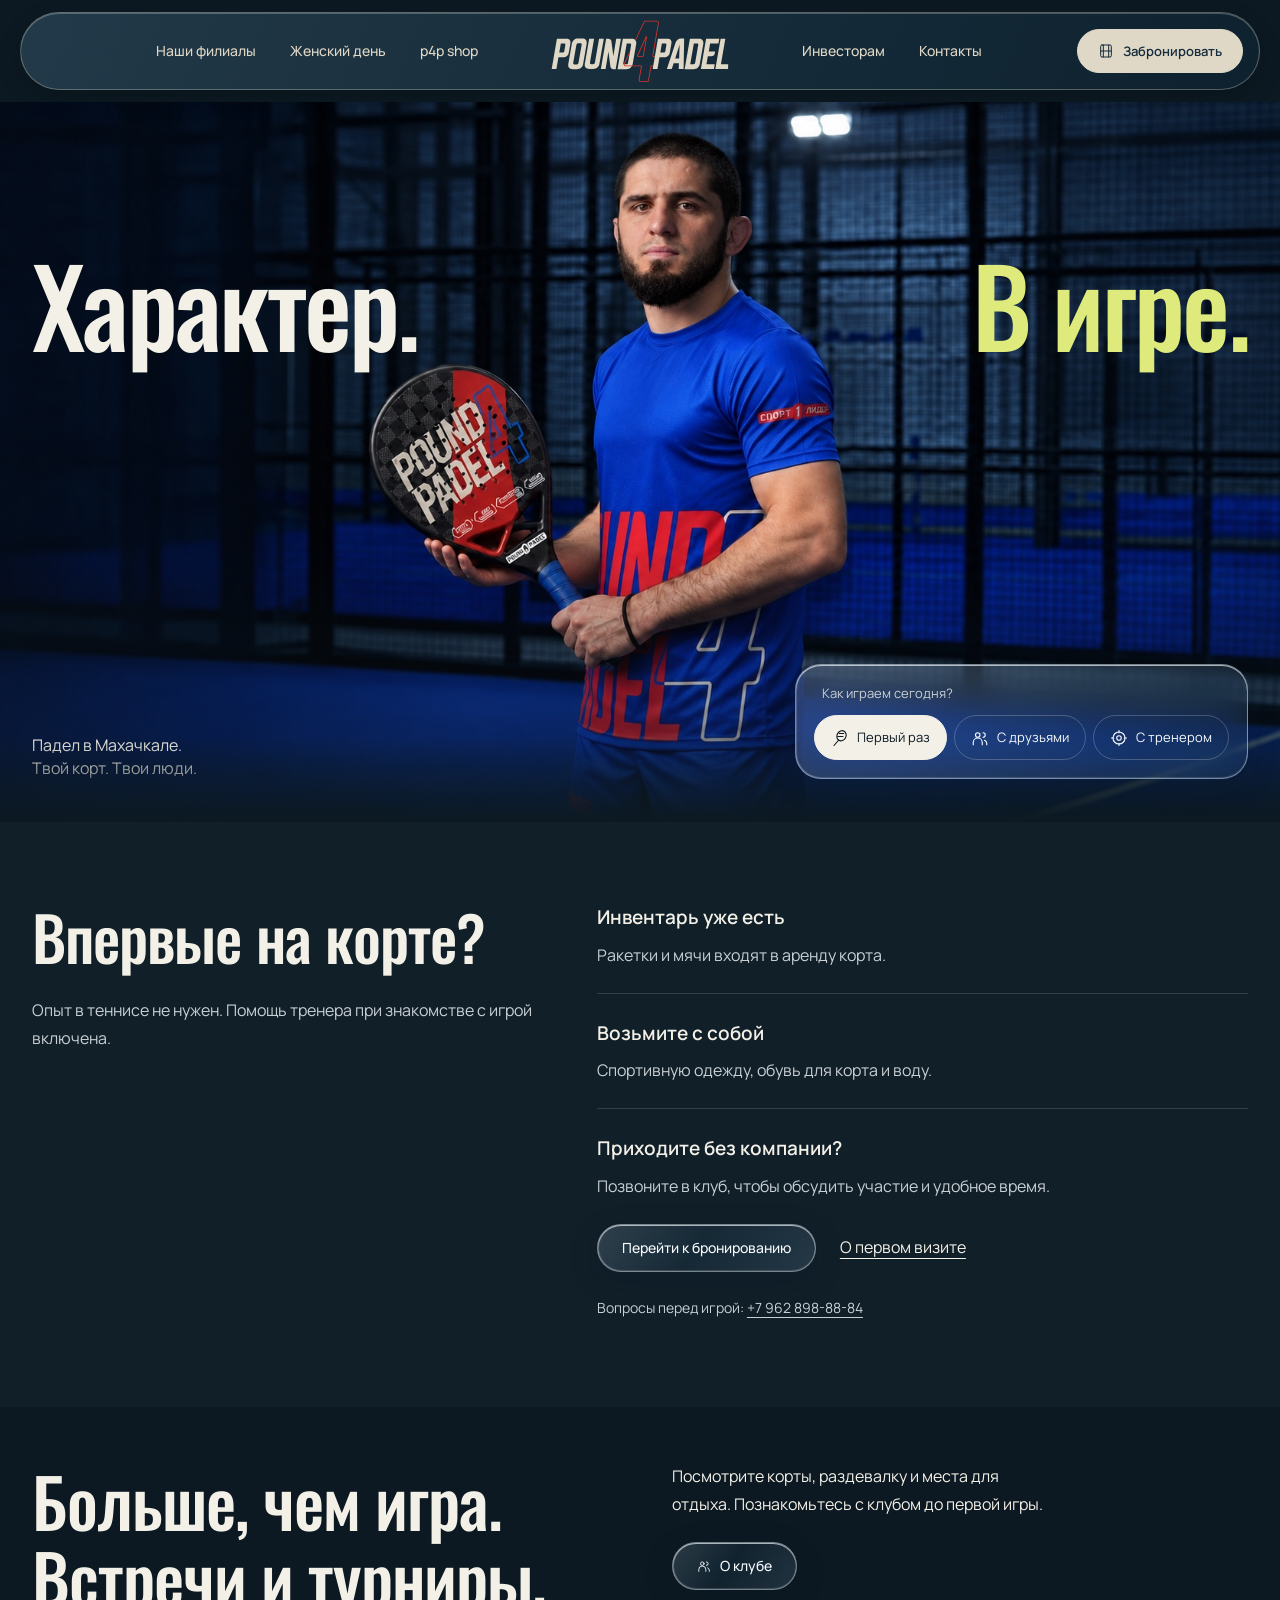
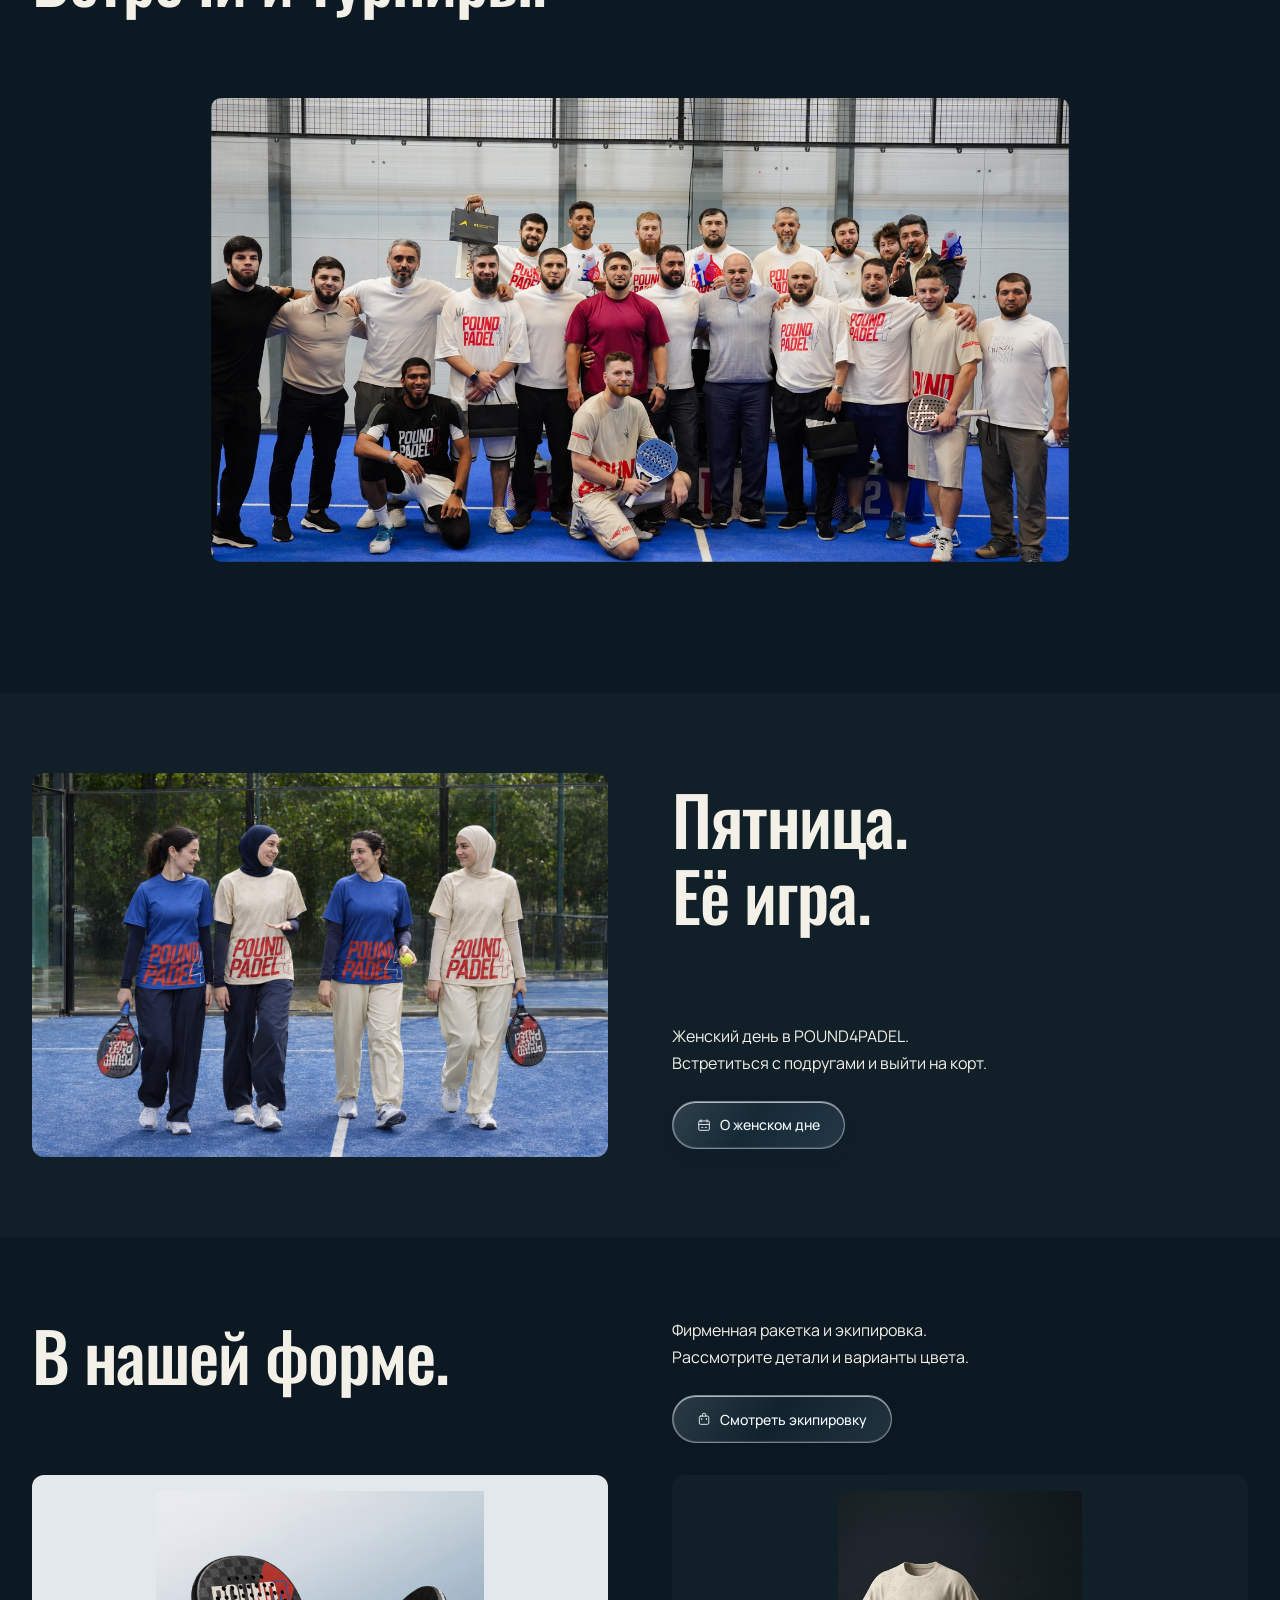
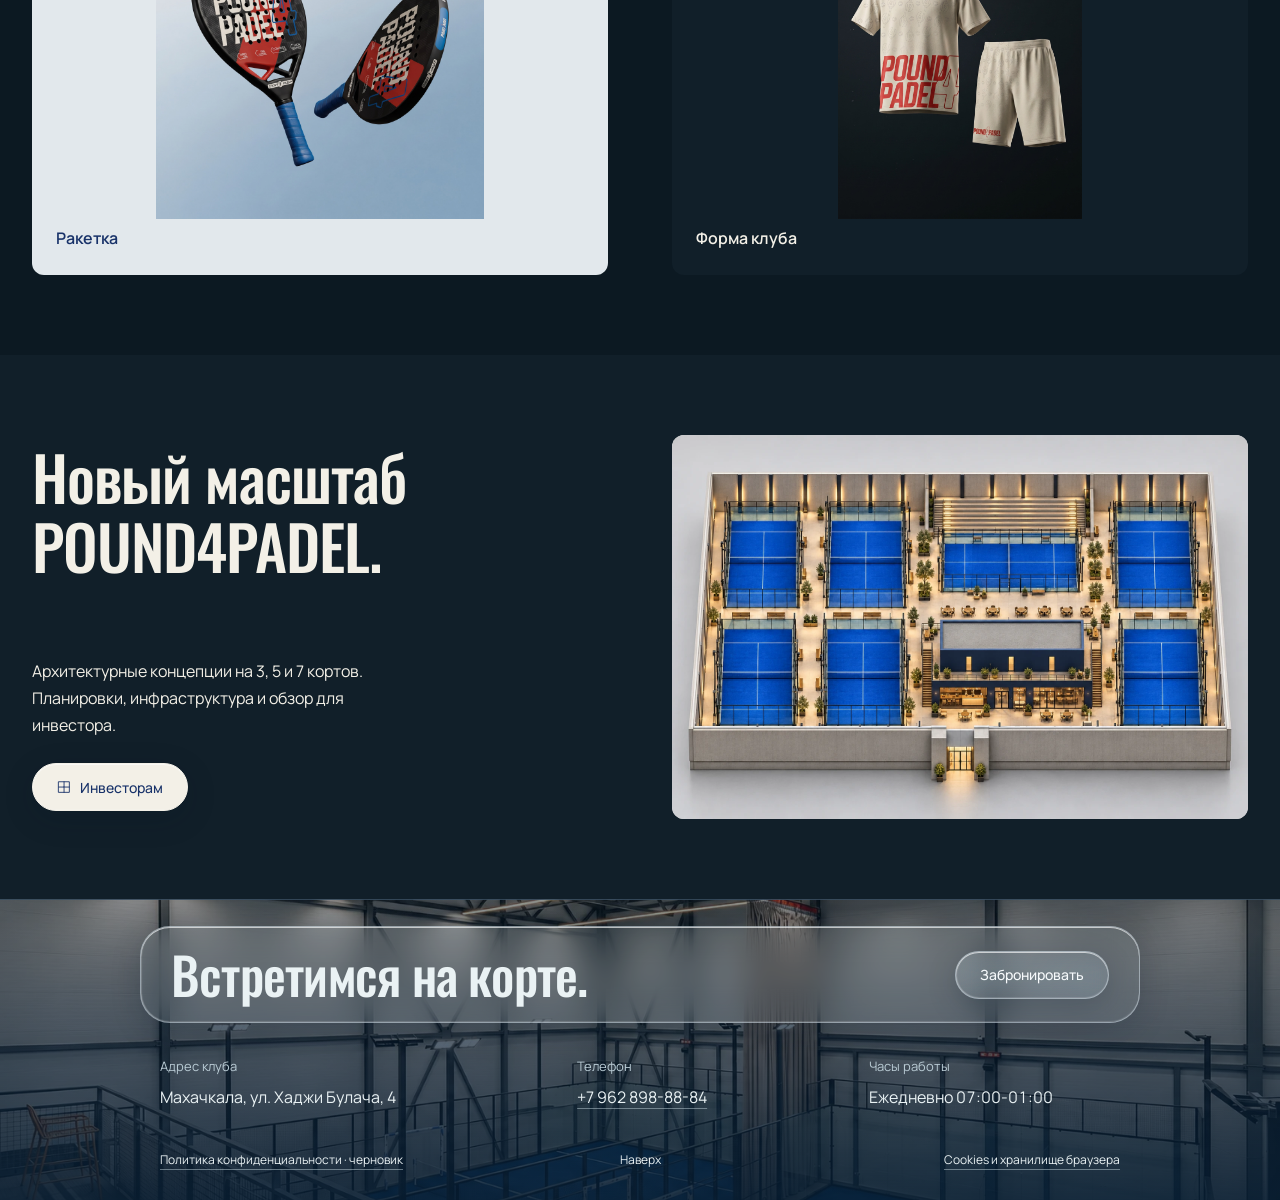
==== commit 6f35c7ab: "Remove footer logo band and reduce vertical spacing" ====
--- a/index.html
+++ b/index.html
@@ -1,6 +1,6 @@
 <!doctype html>
 <html lang="ru">
-<head><meta charset="utf-8"><meta http-equiv="Content-Security-Policy" content="default-src 'none'; script-src 'self' 'sha256-j190XaAT1OAZhYQk1CuRRf0c6F/wVRkdZjx1zXgl/Vw=' 'sha256-GOuy7npAQOIuOG693btuK/VLMtXKJEKAlKMQiYNycAg='; script-src-attr 'none'; style-src 'self' 'unsafe-inline'; img-src 'self' data:; font-src 'self'; media-src 'self'; connect-src 'none'; object-src 'none'; base-uri 'none'; form-action 'none'; upgrade-insecure-requests"><meta name="referrer" content="no-referrer"><meta name="viewport" content="width=device-width,initial-scale=1"><meta name="theme-color" content="#101820"><title>Падел-клуб POUND4PADEL в Махачкале</title><meta name="description" content="Падел-клуб POUND4PADEL в Махачкале: игра с друзьями и тренером, женский день, фирменная экипировка и архитектурные концепции для инвесторов."><link rel="icon" href="assets/logo-blue.svg" type="image/svg+xml"><link rel="preload" href="assets/oswald.ttf" as="font" type="font/ttf" crossorigin><link rel="stylesheet" href="site-index.51a345bfd0.css"><script defer src="app.js?v=astra-1"></script><link rel="preload" href="assets/manrope.ttf" as="font" type="font/ttf" crossorigin><script defer src="investors.js?v=3"></script><script defer src="components.js?v=1"></script><link rel="preload" href="assets/islam-likeness-corrected.jpg" as="image"><script defer src="site-experience.js?v=astra-1"></script>
+<head><meta charset="utf-8"><meta http-equiv="Content-Security-Policy" content="default-src 'none'; script-src 'self' 'sha256-j190XaAT1OAZhYQk1CuRRf0c6F/wVRkdZjx1zXgl/Vw=' 'sha256-GOuy7npAQOIuOG693btuK/VLMtXKJEKAlKMQiYNycAg='; script-src-attr 'none'; style-src 'self' 'unsafe-inline'; img-src 'self' data:; font-src 'self'; media-src 'self'; connect-src 'none'; object-src 'none'; base-uri 'none'; form-action 'none'; upgrade-insecure-requests"><meta name="referrer" content="no-referrer"><meta name="viewport" content="width=device-width,initial-scale=1"><meta name="theme-color" content="#101820"><title>Падел-клуб POUND4PADEL в Махачкале</title><meta name="description" content="Падел-клуб POUND4PADEL в Махачкале: игра с друзьями и тренером, женский день, фирменная экипировка и архитектурные концепции для инвесторов."><link rel="icon" href="assets/logo-blue.svg" type="image/svg+xml"><link rel="preload" href="assets/oswald.ttf" as="font" type="font/ttf" crossorigin><link rel="stylesheet" href="site-index.c03bdd76c4.css"><script defer src="app.js?v=astra-1"></script><link rel="preload" href="assets/manrope.ttf" as="font" type="font/ttf" crossorigin><script defer src="investors.js?v=3"></script><script defer src="components.js?v=1"></script><link rel="preload" href="assets/islam-likeness-corrected.jpg" as="image"><script defer src="site-experience.js?v=astra-1"></script>
 <link rel="canonical" href="https://jonessssenator-art.github.io/pound4padel-concept/">
 <meta name="robots" content="index, follow, max-image-preview:large">
 <link rel="sitemap" type="application/xml" href="https://jonessssenator-art.github.io/pound4padel-concept/sitemap.xml">
@@ -109,4 +109,4 @@
 <section class="home-women section" id="women"><div class="section-heading"><h2>Пятница.<br>Её игра.</h2><div class="teaser-copy"><p>Женский день в POUND4PADEL.<br>Встретиться с подругами и выйти на корт.</p><a class="ui-button" href="women.html"><svg class="site-icon" viewBox="0 0 24 24" fill="none" stroke="currentColor" stroke-width="1.6" stroke-linecap="round" stroke-linejoin="round" aria-hidden="true"><rect x="3" y="5" width="18" height="16" rx="2"/><path d="M7 3v4m10-4v4M3 11h18m-13 5h2m4 0h2"/></svg>О женском дне</a></div></div><a class="teaser-photo" href="women.html" aria-label="Подробнее о женском дне"><img src="assets/women-friday.jpg" width="1536" height="1024" alt="Участницы женского дня на падел-корте" loading="lazy"></a></section>
 <section class="home-equipment section" id="equipment"><div class="section-heading"><h2>В нашей форме.</h2><div class="teaser-copy"><p>Фирменная ракетка и экипировка.<br>Рассмотрите детали и варианты цвета.</p><a class="ui-button" href="equipment.html"><svg class="site-icon" viewBox="0 0 24 24" fill="none" stroke="currentColor" stroke-width="1.6" stroke-linecap="round" stroke-linejoin="round" aria-hidden="true"><rect x="4" y="7" width="16" height="14" rx="2"/><path d="M9 7V5a3 3 0 0 1 6 0v2M8 11v2m8-2v2"/></svg>Смотреть экипировку</a></div></div><div class="home-products"><a href="equipment.html#racket"><img src="assets/rackets.jpeg" width="2048" height="2048" alt="Фирменная ракетка POUND4PADEL" loading="lazy"><span>Ракетка</span></a><a href="equipment.html#kit"><img src="assets/kit.jpeg" width="1792" height="2400" alt="Бежевая форма POUND4PADEL" loading="lazy"><span>Форма клуба</span></a></div></section>
 <section class="home-investors section" id="investors"><div class="section-heading"><h2>Новый масштаб<br>POUND4PADEL.</h2><div class="teaser-copy"><p>Архитектурные концепции на 3, 5 и 7 кортов. Планировки, инфраструктура и обзор для инвестора.</p><a class="ui-button ui-button-primary" href="investors.html"><svg class="site-icon" viewBox="0 0 24 24" fill="none" stroke="currentColor" stroke-width="1.6" stroke-linecap="round" stroke-linejoin="round" aria-hidden="true"><path d="M3 3h18v18H3zM3 12h9V3m0 9h9m-9 0v9"/></svg>Инвесторам</a></div></div><a class="investor-teaser-image" href="investors.html" aria-label="Открыть архитектурные концепции для инвестора"><img src="assets/investor-7-straight.webp" width="1536" height="1024" alt="Концепция комплекса POUND4PADEL на семь кортов" loading="lazy"></a></section>
-</main><dialog class="image-dialog" aria-label="Просмотр фотографий"><button class="dialog-close ui-button ui-button-small" aria-label="Закрыть просмотр">Закрыть <span aria-hidden="true">×</span></button><img alt=""><p aria-live="polite"></p><div class="gallery-controls" hidden><div class="gallery-step"><button type="button" class="ui-button ui-button-small" data-gallery-step="-1" aria-label="Предыдущее фото">Назад</button><button type="button" class="ui-button ui-button-small" data-gallery-step="1" aria-label="Следующее фото">Далее</button></div><div class="gallery-thumbs" aria-label="Фотографии клуба"></div></div></dialog><footer class="site-footer" id="footer"><div class="footer-invite"><h2>Встретимся на корте.</h2><a class="ui-button" href="https://app.pound4padel.pro/">Забронировать</a></div><a href="./" aria-label="POUND4PADEL - главная"><img src="assets/logo.svg" width="150" height="53" alt="POUND4PADEL"></a><div class="club-contacts" id="contacts" role="group" aria-label="Контакты клуба"><div><span class="contact-label">Адрес клуба</span><address>Махачкала, ул. Хаджи Булача, 4</address></div><div><span class="contact-label">Телефон</span><a class="contact-phone" href="tel:+79628988884">+7 962 898-88-84</a></div><div><span class="contact-label">Часы работы</span><p>Ежедневно <span class="contact-hours">07:00-01:00</span></p></div></div><div class="footer-bottom"><a href="privacy.html">Политика конфиденциальности · черновик</a><a class="footer-top" href="#top">Наверх</a><a href="cookies.html">Cookies и хранилище браузера</a></div></footer><script src="chrome-options.js"></script></body></html>
+</main><dialog class="image-dialog" aria-label="Просмотр фотографий"><button class="dialog-close ui-button ui-button-small" aria-label="Закрыть просмотр">Закрыть <span aria-hidden="true">×</span></button><img alt=""><p aria-live="polite"></p><div class="gallery-controls" hidden><div class="gallery-step"><button type="button" class="ui-button ui-button-small" data-gallery-step="-1" aria-label="Предыдущее фото">Назад</button><button type="button" class="ui-button ui-button-small" data-gallery-step="1" aria-label="Следующее фото">Далее</button></div><div class="gallery-thumbs" aria-label="Фотографии клуба"></div></div></dialog><footer class="site-footer" id="footer"><div class="footer-invite"><h2>Встретимся на корте.</h2><a class="ui-button" href="https://app.pound4padel.pro/">Забронировать</a></div><div class="club-contacts" id="contacts" role="group" aria-label="Контакты клуба"><div><span class="contact-label">Адрес клуба</span><address>Махачкала, ул. Хаджи Булача, 4</address></div><div><span class="contact-label">Телефон</span><a class="contact-phone" href="tel:+79628988884">+7 962 898-88-84</a></div><div><span class="contact-label">Часы работы</span><p>Ежедневно <span class="contact-hours">07:00-01:00</span></p></div></div><div class="footer-bottom"><a href="privacy.html">Политика конфиденциальности · черновик</a><a class="footer-top" href="#top">Наверх</a><a href="cookies.html">Cookies и хранилище браузера</a></div></footer><script src="chrome-options.js"></script></body></html>
--- a/site-index.c03bdd76c4.css
+++ b/site-index.c03bdd76c4.css
@@ -0,0 +1,916 @@
+/* style.css */
+@font-face{font-family:Involve;src:url('assets/involve.ttf') format('truetype');font-weight:100 900;font-display:swap}*{box-sizing:border-box}html{scroll-behavior:smooth;scroll-padding-top:24px}body{margin:0;background:#101820;color:#f3f0e8;font-family:Involve,sans-serif;font-size:16px;line-height:1.5}::selection{background:#d4352c;color:white}a{color:inherit;text-decoration:none}button{font:inherit;color:inherit;cursor:pointer}button,a,summary{-webkit-tap-highlight-color:transparent}button:focus-visible,a:focus-visible,summary:focus-visible,[tabindex]:focus-visible{outline:3px solid #d9ef50;outline-offset:6px}img{display:block;max-width:100%}svg{width:26px;height:26px;fill:none;stroke:currentColor;stroke-width:1.5}h1,h2,h3,p,figure{margin:0}h1,h2,h3{font-weight:500;letter-spacing:-.045em;line-height:1.02}h2{font-size:clamp(42px,5.7vw,88px)}p{font-weight:400}button{border:0;background:none}section{position:relative}section[id]{scroll-margin-top:24px}.skip{position:fixed;left:16px;top:-80px;padding:12px;background:#fff;color:#1448a3;z-index:20}.skip:focus{top:16px}.header{height:92px;padding:18px 3.2%;display:flex;align-items:center;justify-content:space-between;background:#101820;gap:40px}.brand{width:150px}.header nav{display:flex;gap:36px;margin-left:auto;margin-right:6vw;font-size:14px}.header nav a{padding:12px 0}.header-cta{display:flex;align-items:center;gap:32px;border-bottom:1px solid #f3f0e855;padding:8px 0;font-size:14px}.header-cta span{font-size:25px}.menu{display:none}.hero{width:100%;aspect-ratio:1672/941;overflow:hidden;isolation:isolate}.hero-photo{position:absolute;inset:0;width:100%;height:100%;object-fit:cover}.hero-shade{position:absolute;inset:0;background:linear-gradient(90deg,#07131966,transparent 37%,transparent 64%,#07131944),linear-gradient(0deg,#071319bb,transparent 28%);pointer-events:none}.hero h1{position:absolute;inset:0;font-size:clamp(60px,7.4vw,120px);font-weight:400;letter-spacing:-.065em}.hero h1 span{position:absolute;top:33%}.hero-left{left:3.2%}.hero-right{right:4.5%;color:#e0ec87}.hero-note{position:absolute;left:3.4%;top:53%;font-size:clamp(14px,1.15vw,18px);line-height:1.4}.hero-person{position:absolute;right:4%;top:55%;font-size:14px}.hero-link{position:absolute;bottom:6%;right:3.3%;display:flex;align-items:center;gap:60px;border-bottom:1px solid #e0ec87;padding-bottom:12px;font-size:clamp(17px,1.6vw,25px);color:#e0ec87}.scroll-link{position:absolute;left:3.4%;bottom:6%;border:1px solid #ffffff66;border-radius:50%;width:48px;height:48px;display:grid;place-items:center}.energy{min-height:760px;height:64vw;max-height:1000px;overflow:hidden;background:#08111c}.balls-photo{position:absolute;width:100%;height:100%;object-fit:cover;object-position:center}.energy-shade{position:absolute;inset:0;background:linear-gradient(0deg,#101820,transparent 35%),radial-gradient(ellipse at center,#07111d77,transparent 60%)}.energy-copy{position:relative;text-align:center;padding-top:19%;max-width:520px;margin:auto}.energy h2{font-size:clamp(50px,5.8vw,90px);line-height:.98;letter-spacing:-.05em}.energy p{font-size:15px;line-height:1.5;margin:26px 0 32px;text-shadow:0 1px 8px #000}.text-link{display:inline-flex;align-items:center;justify-content:space-between;gap:48px;padding:8px 0 12px;border-bottom:1px solid currentColor;font-size:16px}.section{padding:100px 4%}.section-heading{display:flex;justify-content:space-between;align-items:flex-end;gap:40px;margin-bottom:50px}.section-heading>p{font-size:16px;line-height:1.4;max-width:280px}.play{padding-top:40px}.play-layout{display:grid;grid-template-columns:1fr 1fr;gap:7vw;align-items:center}.tabs{display:flex;border-bottom:1px solid #ffffff40;gap:26px;margin-bottom:35px}.tabs button{padding:16px 0;white-space:nowrap;font-size:15px;border-bottom:2px solid transparent;margin-bottom:-1px;color:#b2bac0}.tabs [aria-selected=true]{color:#e0ec87;border-color:#e0ec87}.panel h3{font-size:clamp(30px,3vw,46px);margin-bottom:20px}.panel p{max-width:430px;font-size:16px;color:#c0c9cd;line-height:1.65}.panel .text-link{margin-top:28px}.panel[hidden]{display:none}.court-demo{background:#183269;padding:26px 24px 20px;border-radius:3px}.court{width:100%;height:auto;display:block;stroke:none}.surface{fill:#1448a3}.lines{fill:none;stroke:#dfd8c6;stroke-width:2}.lines .net{stroke-width:4;stroke-dasharray:3 3}.players{fill:#dfd8c6}.players circle:nth-child(n+3){fill:#d4352c;stroke:#f9a294;stroke-width:2}.rally-ball{fill:#e0ef57}.court-caption{display:flex;justify-content:space-between;align-items:center;gap:20px;font-size:12px;margin-top:18px;color:#e9edff}.rally-toggle{padding:10px 0;text-align:right;font-size:12px}.rally-toggle span{padding-left:7px}.equipment{padding-top:60px}.equipment .section-heading h2{font-size:clamp(42px,5vw,76px)}.equipment-grid{display:grid;grid-template-columns:1.12fr 1fr;gap:24px;align-items:start}.equipment figure{position:relative;overflow:hidden}.equipment figure img{width:100%;object-fit:cover;transition:transform 600ms cubic-bezier(.23,1,.32,1)}.racket-card img{aspect-ratio:1/1.08}.kit-card{margin-top:100px}.kit-card img{aspect-ratio:1/1.12;object-position:50% 45%}.equipment figcaption{padding:24px 0 0;display:flex;flex-wrap:wrap;align-items:baseline;justify-content:space-between;gap:16px}.equipment h3{font-size:28px}.equipment figcaption span{font-size:13px;color:#b2bac0}.space{height:800px;min-height:620px;overflow:hidden}.space>img{width:100%;height:100%;object-fit:cover}.space-shade{position:absolute;inset:0;background:linear-gradient(0deg,#071319df,transparent 65%),linear-gradient(90deg,#07131977,transparent)}.space-top{position:absolute;top:40px;left:4%;right:4%;display:flex;justify-content:space-between;font-size:14px}.space h2{position:absolute;left:4%;top:27%;font-size:clamp(70px,9vw,140px);color:#e0ec87}.space-bottom{position:absolute;bottom:55px;left:4%;right:4%;display:flex;justify-content:space-between;align-items:flex-end;gap:30px}.space-bottom p{font-size:16px;line-height:1.6}.space-bottom .text-link{color:#e0ec87}.first{display:grid;grid-template-columns:1fr 1fr;gap:8vw;padding-bottom:120px}.first h2{font-size:clamp(40px,4.6vw,68px)}.first>div>p{color:#b2bac0;margin-top:22px}.questions details{border-top:1px solid #ffffff35}.questions details:last-child{border-bottom:1px solid #ffffff35}.questions summary{list-style:none;display:flex;align-items:center;justify-content:space-between;gap:24px;font-size:18px;cursor:pointer;padding:24px 0}.questions summary::-webkit-details-marker{display:none}.questions summary span{font-size:27px;line-height:1;transition:transform 200ms cubic-bezier(.23,1,.32,1)}.questions details[open] summary span{transform:rotate(45deg)}.questions details p{color:#bbc6cc;font-size:15px;line-height:1.6;max-width:500px;padding:0 40px 25px 0}.closing{background:#1448a3;display:flex;justify-content:space-between;align-items:flex-end;gap:50px;padding-top:80px;padding-bottom:85px}.closing h2{font-size:clamp(48px,6.8vw,104px)}.closing>div{max-width:340px}.closing p{font-size:15px;line-height:1.6;margin-bottom:30px}.closing .text-link{font-size:15px}footer{padding:50px 4%;display:flex;align-items:center;justify-content:space-between;gap:40px}footer p{font-size:11px;line-height:1.6;color:#b2bac0;max-width:560px}footer>a:last-child{font-size:13px;white-space:nowrap}.header a,.text-link,.hero-link{transition:color 160ms ease}.header a:hover,.text-link:hover{color:#e0ec87}@media(hover:hover) and (pointer:fine){.equipment figure:hover img{transform:scale(1.025)}}@media(min-width:1600px){.section{padding-left:max(4%,calc((100vw - 1600px)/2));padding-right:max(4%,calc((100vw - 1600px)/2))}}
+@media(max-width:950px){.header{height:80px}.header nav{margin-right:0;gap:24px}.hero{min-height:620px;aspect-ratio:auto}.hero-photo{object-position:51% center}.hero h1{font-size:7.2vw}.hero h1 span{top:32%}.hero-person{top:52%}.hero-note{top:48%;font-size:13px}.hero-link{gap:25px}.energy{min-height:680px}.energy-copy{padding-top:150px}.section{padding:75px 5%}.play-layout{gap:30px}.tabs{gap:18px}.tabs button{font-size:13px}.court-demo{padding:15px}.court-caption{flex-direction:column;gap:0;align-items:flex-start}.kit-card{margin-top:60px}.equipment figcaption{display:block}.equipment figcaption span{display:block;margin-top:12px}.equipment h3{font-size:24px}.space{height:700px}.first{gap:35px}.closing{gap:30px}footer{gap:30px}}
+@media(max-width:650px){.header{height:76px;padding:13px 20px;gap:20px}.brand{width:115px}.header-cta{margin-left:auto;gap:12px;font-size:13px}.menu{display:flex;flex-direction:column;justify-content:center;gap:6px;width:38px;height:44px;padding:7px}.menu span{height:1px;background:currentColor;width:24px;transition:transform 200ms ease}.menu[aria-expanded=true] span:first-child{transform:translateY(3.5px) rotate(45deg)}.menu[aria-expanded=true] span:last-child{transform:translateY(-3.5px) rotate(-45deg)}.header nav{display:none;position:absolute;left:0;right:0;top:76px;background:#101820;z-index:10;padding:20px;box-shadow:0 20px 30px #0004}.header nav.open{display:flex;flex-direction:column;gap:6px}.header nav a{padding:12px}.hero{height:calc(100svh - 76px);max-height:850px;min-height:640px}.hero-photo{object-position:51% center}.hero-shade{background:linear-gradient(0deg,#071319ef,transparent 55%),linear-gradient(90deg,#07131922,transparent)}.hero h1{inset:auto 20px 130px;height:auto;font-size:clamp(48px,13vw,76px);line-height:1.05;letter-spacing:-.055em}.hero h1 span{position:static;display:block}.hero-right{margin-left:19%}.hero-note{top:20px;left:20px;font-size:12px}.hero-person{top:20px;right:20px;font-size:11px}.hero-link{left:20px;right:20px;bottom:30px;font-size:18px}.scroll-link{display:none}.energy{height:700px;min-height:0}.balls-photo{object-position:49% center}.energy-copy{padding:170px 18px 0}.energy h2{font-size:57px}.energy p{font-size:14px}.energy-shade{background:linear-gradient(0deg,#101820,transparent 60%),radial-gradient(ellipse at center,#07111d88,transparent 80%)}.section{padding:62px 20px}.section-heading{display:block;margin-bottom:32px}.section-heading p{margin-top:22px;font-size:14px}.play{padding-top:30px}.play-layout{display:flex;flex-direction:column;align-items:stretch;gap:38px}.tabs{justify-content:space-between;gap:8px}.tabs button{font-size:14px}.panel{min-height:270px}.panel h3{font-size:35px}.panel p{font-size:15px}.court-caption{flex-direction:row;align-items:center;font-size:10px;gap:10px}.rally-toggle{font-size:11px}.equipment-grid{grid-template-columns:1fr;gap:42px}.kit-card{margin-top:0}.equipment figure img{aspect-ratio:1/1.08}.equipment figcaption{padding-top:20px}.equipment h3{font-size:28px}.equipment figcaption span{font-size:12px;margin-top:8px}.space{height:690px;min-height:0}.space>img{object-position:56% center}.space-top{left:20px;right:20px;top:26px;font-size:11px}.space h2{left:20px;top:25%;font-size:76px}.space-bottom{left:20px;right:20px;bottom:35px;display:block}.space-bottom p{font-size:14px}.space-bottom .text-link{margin-top:30px;font-size:16px}.first{display:block}.first h2{font-size:47px}.first>div>p{font-size:14px}.questions{margin-top:36px}.questions summary{font-size:16px;padding:23px 0}.questions details p{font-size:14px;padding-right:12px}.closing{display:block;padding-top:55px;padding-bottom:60px}.closing h2{font-size:51px}.closing>div{margin-top:35px}.closing p{font-size:14px}footer{padding:35px 20px;flex-wrap:wrap;align-items:flex-start;gap:25px}footer>a:first-child{width:115px}footer p{order:3;width:100%;font-size:10px}footer>a:last-child{margin-left:auto}.text-link{font-size:15px}}
+@media(prefers-reduced-motion:reduce){html{scroll-behavior:auto}*,*::before,*::after{animation:none!important;transition:none!important}.hero-photo,.balls-photo{transform:none!important}}
+/* Let the responsive aspect ratio determine product image height. */
+.equipment figure img{height:auto}
+/* Connected photographic scenes and complete product views. */
+.skip{top:0;transform:translateY(-160%)}.skip:focus{transform:translateY(-160%)}.skip:focus-visible{transform:translateY(0)}
+.hero::after{content:"";position:absolute;inset:auto 0 0;height:110px;background:linear-gradient(transparent,#08111c);pointer-events:none;z-index:1}.hero-link,.scroll-link{z-index:2}.energy{margin-top:-1px}.energy::before{content:"";position:absolute;inset:0 0 auto;height:100px;background:linear-gradient(#08111c,transparent);z-index:1;pointer-events:none}.energy-copy{z-index:2}.energy{height:58vw;min-height:680px}.play{padding-bottom:50px}.equipment{padding-top:55px;padding-bottom:100px}.equipment-scene{position:relative;margin:0 -4.35% 42px;overflow:hidden;aspect-ratio:1.9}.equipment-scene>img{width:100%;height:100%;object-fit:cover}.equipment-scene::after{content:"";position:absolute;inset:0;pointer-events:none;background:linear-gradient(0deg,#101820,transparent 17%),linear-gradient(180deg,#101820,transparent 15%)}.detail-point{position:absolute;left:65%;top:30%;z-index:2;display:flex;align-items:center;gap:12px}.detail-point>span:first-child{display:grid;place-items:center;width:44px;height:44px;background:#dfd8c6;color:#101820;border-radius:50%;font-size:28px;box-shadow:0 6px 20px #0004}.point-label{font-size:13px;background:#101820d9;padding:8px 12px;border-radius:4px}.detail-note{position:absolute;z-index:3;left:55%;top:43%;max-width:290px;background:#dfd8c6;color:#101820;padding:22px;border-radius:8px;box-shadow:0 15px 40px #0005}.detail-note strong{font-size:16px}.detail-note p{font-size:13px;line-height:1.5;margin-top:10px}.scene-zoom{position:absolute;left:5%;bottom:10%;z-index:2;padding:12px 18px;background:#101820d9;border:1px solid #ffffff55;border-radius:30px;font-size:13px;display:flex;align-items:center;gap:35px}.equipment-grid{grid-template-columns:1fr 1fr;gap:28px}.kit-card{margin-top:0}.product-window{height:570px;border-radius:14px;overflow:hidden}.product-window.light{background:#e2e8ec}.product-window.dark{background:#111a1f}.product-window>button{display:block;width:100%;height:100%;padding:0;cursor:zoom-in}.equipment .product-window img{width:100%;height:100%;object-fit:contain;aspect-ratio:auto;object-position:center}.equipment figcaption{padding:24px 0 0;display:flex;align-items:flex-start;justify-content:space-between;gap:16px;flex-wrap:wrap}.equipment figcaption span{display:block;margin-top:9px}.equipment h3{font-size:27px}.product-options{display:flex;gap:8px;padding-top:4px}.product-options button:not(.cream):not(.blue){border:1px solid #ffffff40;border-radius:20px;font-size:11px;padding:8px 12px}.product-options button[aria-pressed=true]:not(.cream):not(.blue){background:#dfd8c6;color:#101820;border-color:#dfd8c6}.swatches button{width:28px;height:28px;border-radius:50%;border:3px solid #101820;outline:1px solid transparent}.swatches button[aria-pressed=true]{outline-color:#f3f0e8}.swatches .cream{background:#dfd8c6}.swatches .blue{background:#1448a3}.space::before{content:"";position:absolute;inset:0 0 auto;height:120px;background:linear-gradient(#101820,transparent);z-index:1;pointer-events:none}.space-top{z-index:2;top:60px}.space-shade{background:linear-gradient(0deg,#101820,transparent 80%),linear-gradient(90deg,#10182077,transparent)}.space-views{position:absolute;right:4%;top:120px;display:flex;gap:6px;background:#101820a8;border:1px solid #ffffff44;border-radius:30px;padding:5px}.space-view{font-size:12px;padding:9px 16px;border-radius:24px}.space-view[aria-pressed=true]{background:#dfd8c6;color:#101820}.image-dialog{border:1px solid #ffffff30;border-radius:12px;background:#101820;color:#f3f0e8;padding:60px 25px 20px;width:min(1000px,94vw);max-height:94svh}.image-dialog::backdrop{background:#050b11e8}.image-dialog>img{max-height:73svh;max-width:100%;width:auto;margin:auto;object-fit:contain}.dialog-close{position:absolute;right:20px;top:14px;padding:8px;display:flex;align-items:center;gap:22px;font-size:13px}.dialog-close span{font-size:28px}.image-dialog p{font-size:13px;text-align:center;margin-top:15px}.closing{background:linear-gradient(165deg,#183269,#1448a3)}.progress-bar{position:fixed;left:0;top:0;width:100%;height:2px;z-index:30;background:#e0ec87;transform-origin:left;transform:scaleX(0);pointer-events:none}
+@media(max-width:950px){.product-window{height:430px}.equipment h3{font-size:23px}.equipment-scene{margin-left:-5.55%;margin-right:-5.55%}}
+@media(max-width:650px){.hero-photo{object-position:51% center}.energy{height:670px;min-height:0}.energy-copy{padding-top:170px}.equipment-scene{margin:0 -20px 30px;aspect-ratio:1.15}.equipment-scene>img{object-position:62% center}.equipment-grid{grid-template-columns:1fr;gap:38px}.product-window{height:450px;max-height:125vw}.equipment h3{font-size:25px}.equipment figcaption{gap:15px}.equipment figcaption span{font-size:12px}.detail-point{left:58%;top:22%}.point-label{display:none}.detail-note{left:20%;right:5%;top:37%;padding:18px;font-size:12px}.scene-zoom{left:20px;bottom:11%;padding:10px 14px}.equipment{padding-bottom:50px}.space-views{top:90px;right:20px}.space-top{top:45px}.space h2{font-size:67px}.image-dialog{padding:65px 10px 20px}.image-dialog>img{max-height:70svh}}
+/* Original product master: front and profile, without perspective regeneration. */
+.equipment-scene{margin:0 0 40px;aspect-ratio:auto;height:650px;background:#fdfefe;border-radius:14px;display:flex;align-items:center;color:#183269}
+.equipment-scene>img{position:absolute;right:3%;top:3%;width:58%;height:94%;object-fit:contain;object-position:center}
+.equipment-scene::after{display:none}.racket-intro{position:relative;z-index:1;width:40%;padding:0 0 60px 5%}.racket-intro h3{font-size:clamp(38px,4vw,64px);line-height:1.03}.racket-intro p{margin-top:24px;font-size:14px;line-height:1.6}.equipment-scene .detail-point{left:67%;top:33%}.equipment-scene .detail-note{left:47%;top:44%}.equipment-scene .scene-zoom{left:5%;bottom:11%;background:#183269;color:#fff;border:0}.equipment-scene .point-label{color:#fff}.equipment-scene .detail-point>span:first-child{background:#183269;color:#fff}
+@media(max-width:650px){.equipment-scene{height:650px;margin:0 0 30px;display:block}.racket-intro{padding:24px;width:100%}.racket-intro h3{font-size:32px;line-height:1.05}.racket-intro h3 br{display:none}.racket-intro p{margin-top:12px;font-size:12px}.equipment-scene>img{width:92%;height:65%;right:4%;top:23%}.equipment-scene .scene-zoom{left:24px;bottom:22px}.equipment-scene .detail-point{left:54%;top:42%}.equipment-scene .detail-note{left:8%;right:8%;top:52%}}
+@media(max-width:650px){.racket-intro h3 br{display:block}.racket-intro h3{font-size:30px}.racket-intro p{margin-top:10px}.equipment-scene>img{top:26%;height:61%}}
+/* Format selection lives within a single photographic court scene. */
+.play{padding-top:32px;padding-bottom:70px}.play .section-heading{margin-bottom:32px}.play .section-heading h2{font-size:clamp(42px,5.4vw,78px)}.play-experience{position:relative;isolation:isolate;min-height:650px;overflow:hidden;border-radius:16px;background:#12315b}.play-photo{position:absolute;inset:0;width:100%;height:100%;object-fit:cover;object-position:center;transform:scale(1.02);transition:transform 900ms cubic-bezier(.23,1,.32,1)}.play-experience[data-format=friends] .play-photo{transform:scale(1.08) translateX(-1%)}.play-experience[data-format=practice] .play-photo{transform:scale(1.12) translateX(2%)}.play-shade{position:absolute;inset:0;background:linear-gradient(90deg,#07131de8 0%,#07131dbb 30%,#07131d33 64%,#07131d22),linear-gradient(0deg,#07131d88,transparent 50%);pointer-events:none}.play .tabs{position:relative;display:grid;grid-template-columns:repeat(3,1fr);gap:0;margin:0 36px;border-bottom:1px solid #ffffff50}.play .tabs button{display:flex;align-items:center;justify-content:space-between;gap:12px;padding:24px 20px;border-bottom:2px solid transparent;margin-bottom:-1px;font-size:16px;color:#f3f0e8;text-align:left;transition:background 180ms ease,color 180ms ease}.play .tabs button span{font-size:22px;opacity:.45}.play .tabs button[aria-selected=true]{border-color:#e0ec87;color:#e0ec87;background:#07131d45}.play .tabs button[aria-selected=true] span{opacity:1}.play-content{position:relative;padding:60px 55px 48px;max-width:590px}.play .panel{min-height:390px}.play .panel h3{font-size:clamp(36px,4vw,58px);line-height:1.05;margin-bottom:22px}.play .panel p{color:#e2e8eb;font-size:16px;max-width:390px;line-height:1.6}.format-features{list-style:none;padding:0;margin:25px 0 36px;display:flex;gap:10px;flex-wrap:wrap}.format-features li{padding:7px 12px;border:1px solid #ffffff55;border-radius:24px;color:#e0e6e9;font-size:12px}.play-action{display:inline-flex;align-items:center;justify-content:space-between;gap:28px;padding:16px 20px;background:#e0ec87;color:#101820;border-radius:4px;font-size:14px;line-height:1.4;transition:background 160ms ease}.play-action:hover{background:#f0f6bb}.play-action svg{width:22px;flex-shrink:0}.play-aside{position:absolute;right:4%;bottom:48px;display:flex;flex-direction:column;font-size:clamp(30px,4.5vw,65px);line-height:1.02;letter-spacing:-.04em;color:#f3f0e8;text-align:right}.play-aside span:last-child{color:#e0ec87}
+@media(max-width:950px){.play-content{max-width:500px;padding:45px 35px}.play .tabs{margin:0 20px}.play .tabs button{padding:22px 12px;font-size:14px}.play-aside{font-size:34px}}
+@media(max-width:650px){.play{padding-top:20px;padding-bottom:45px}.play .section-heading h2{font-size:44px;max-width:300px}.play .section-heading p{margin-top:16px}.play-experience{min-height:720px;border-radius:12px}.play-photo{object-position:62% center}.play-shade{background:linear-gradient(0deg,#07131df5 0%,#07131de6 47%,#07131d33 82%,#07131d88)}.play .tabs{margin:0 14px;grid-template-columns:repeat(3,minmax(0,1fr))}.play .tabs button{padding:20px 6px;font-size:12px;justify-content:center;gap:0;white-space:normal;text-align:center}.play .tabs button span{display:none}.play-content{padding:230px 23px 28px;max-width:none}.play .panel{min-height:360px}.play .panel h3{font-size:37px}.play .panel p{font-size:14px;line-height:1.6}.format-features{margin:22px 0 28px;gap:6px}.format-features li{font-size:10px;padding:7px 9px}.play-action{font-size:12px;padding:14px;gap:18px;max-width:100%}.play-aside{display:none}}
+@media(prefers-reduced-motion:reduce){.play-photo{transform:none!important;transition:none}}
+.play .play-action{margin-top:28px}.play .panel h3{letter-spacing:-.035em}.play .panel p{max-width:380px}@media(max-width:650px){.play .panel h3{font-size:33px}.play .play-action{margin-top:24px}}
+/* Photo stories: each format has its own people, without text covering the kit. */
+.play-experience{display:grid;grid-template-columns:minmax(0,1.65fr) minmax(0,1fr);min-height:0;border-radius:0;background:#16232e;overflow:hidden}
+.play .tabs{grid-column:1/-1;grid-row:1;margin:0;background:#101820;border-top:1px solid #ffffff30;border-bottom:1px solid #ffffff30}
+.play .tabs button{padding:23px 24px;font-size:18px;justify-content:center;position:relative;background:none!important;border:0;transition:color 180ms ease}
+.play .tabs button::after{content:"";position:absolute;bottom:0;left:0;width:100%;height:3px;background:#e0ec87;transform:scaleX(0);transition:transform 240ms cubic-bezier(.2,.8,.2,1)}
+.play .tabs button[aria-selected=true]::after{transform:scaleX(1)}
+.play-visual{position:relative;grid-row:2;grid-column:1;aspect-ratio:3/2;align-self:center;overflow:hidden;background:#183269}
+.play-experience .play-photo{position:absolute;inset:0;width:100%;height:100%;object-fit:contain;object-position:center;opacity:0;transform:none;transition:opacity 380ms ease;pointer-events:none}
+.play-experience .play-photo.is-active{opacity:1}
+.play-content{grid-row:2;grid-column:2;max-width:none;padding:clamp(25px,3.4vw,54px);display:flex;align-items:center}
+.play .panel{min-height:0;width:100%}.play .panel h3{font-size:clamp(28px,3vw,46px);line-height:1.08;margin-bottom:22px}.play .panel p{font-size:15px;line-height:1.65;color:#c8d0d4}.play .play-action{margin-top:28px;font-size:13px;padding:14px 16px;gap:18px}.play-action svg{transition:transform 180ms ease}.play-action:hover svg,.text-link:hover svg{transform:translate(3px,-3px)}
+.women{background:#e9e1d5;color:#361e2c;padding-top:68px;padding-bottom:68px;margin-top:25px}.women-heading{display:grid;grid-template-columns:1fr 1.8fr 1fr;align-items:end;gap:30px;margin-bottom:42px}.friday{align-self:start;font-size:17px;padding-top:10px;color:#910147}.friday::before{content:"";display:inline-block;width:9px;height:9px;border-radius:50%;background:#910147;margin-right:12px}.women h2{font-size:clamp(64px,8vw,120px);line-height:.98;letter-spacing:-.06em}.women h2 span{color:#910147}.women-intro{font-size:20px;line-height:1.5;padding-bottom:8px}.women-photo-wrap{overflow:hidden;max-width:1100px;margin:auto}.women-photo-wrap img{width:100%;height:auto}.women-bottom{display:grid;grid-template-columns:1fr 1fr;gap:12%;margin-top:38px}.women-bottom>p{font-size:clamp(24px,3vw,42px);line-height:1.2;letter-spacing:-.035em}.women-bottom>div>p{max-width:480px;font-size:16px;line-height:1.6}.women .text-link{color:#910147;font-size:16px;margin-top:25px;border-color:#91014770}.women .text-link svg{transition:transform 180ms ease}.women+.equipment{padding-top:80px}
+@media(max-width:950px){.header{gap:20px}.header nav{gap:20px;margin-right:15px}.play-experience{grid-template-columns:1.25fr 1fr}.play-content{padding:24px}.play .panel h3{font-size:30px}.play .panel p{font-size:13px}.women-heading{grid-template-columns:1fr 2fr}.women-intro{grid-column:2;font-size:17px}.women h2{font-size:78px}}
+@media(max-width:650px){.play-experience{display:flex;flex-direction:column;min-height:0}.play .tabs{order:0;display:grid;margin:0;flex:none}.play .tabs button{padding:19px 3px;font-size:13px}.play-visual{order:1;width:100%;aspect-ratio:3/2;flex:none}.play-content{order:2;padding:26px 24px 30px;display:block}.play .panel{min-height:268px}.play .panel h3{font-size:32px;line-height:1.08}.play .panel p{font-size:14px}.play .play-action{margin-top:24px}.women{margin-top:0;padding-top:42px;padding-bottom:42px}.women-heading{display:block;margin-bottom:26px}.friday{font-size:14px;padding:0;margin-bottom:22px}.women h2{font-size:70px}.women-intro{font-size:16px;margin-top:22px}.women-photo-wrap{margin:0 -20px}.women-bottom{grid-template-columns:1fr;gap:23px;margin-top:27px}.women-bottom>p{font-size:28px}.women-bottom>div>p{font-size:14px}.women .text-link{font-size:14px}.women+.equipment{padding-top:55px}}
+@media(prefers-reduced-motion:reduce){.play-photo,.play .tabs button::after,.play-action svg,.text-link svg{transition:none!important;animation:none!important}}
+.play-experience[data-format] .play-photo{transform:none}
+
+/* direction-one.css */
+/* Approved photographic direction, November 2026. */
+:root{--court-dark:#0c1922;--court-ink:#f3f0e7;--ball-accent:#deeb7c}
+body,.header{background:var(--court-dark);color:var(--court-ink)}
+h1,h2,h3{font-weight:400;letter-spacing:-.04em}
+.header{height:94px;padding:18px 3.4%}.header nav{margin:0;gap:32px}.header-cta{border:1px solid #f3f0e7;padding:13px 22px;gap:38px}
+.hero h1{font-size:clamp(64px,8vw,128px);letter-spacing:-.055em}.hero h1 span{top:25%}.hero-right{right:3.4%;color:var(--ball-accent)}
+.hero-note{top:auto;bottom:6%;left:3.4%;font-size:16px}.hero-link{background:var(--ball-accent);color:var(--court-dark);padding:19px 23px;border:0;font-size:16px;gap:42px}.hero::after{height:85px;background:linear-gradient(transparent,var(--court-dark))}.hero-shade{background:linear-gradient(0deg,#0c1922a8,transparent 38%),linear-gradient(90deg,#0c192244,transparent 40%,transparent 65%,#0c192222)}
+.section{padding:76px 3.4%}.section-heading{margin-bottom:34px}.section-heading h2{font-size:clamp(42px,4.7vw,76px)}.section-heading>p{line-height:1.5}
+.club{padding-top:58px;padding-bottom:68px}.club-stories{display:grid;grid-template-columns:1.7fr 1fr;gap:18px}.club-story{position:relative;display:block;width:100%;padding:0;overflow:hidden;text-align:left;aspect-ratio:1.75;background:#183269}.club-story img{width:100%;height:100%;object-fit:cover}.club-story::after{content:'';position:absolute;inset:55% 0 0;background:linear-gradient(transparent,#071622df);pointer-events:none}.club-story>span{position:absolute;bottom:22px;left:25px;right:25px;display:flex;justify-content:space-between;align-items:center;gap:20px;font-size:28px;z-index:1}.club-story svg{width:30px;height:30px;flex-shrink:0}.club-story:last-child{aspect-ratio:auto}
+.energy{height:53vw;min-height:580px;max-height:860px}.energy::before{background:linear-gradient(var(--court-dark),transparent);height:110px}.energy-shade{background:linear-gradient(0deg,var(--court-dark),transparent 45%),radial-gradient(ellipse at center,#07111d88,transparent 70%)}.energy-copy{padding-top:13%}.energy h2{font-size:clamp(50px,5.3vw,80px)}
+.play{padding-top:45px}.play-experience{background:transparent;gap:0 4%}.play .tabs{background:transparent;margin-bottom:24px}.play .tabs button{padding:20px 12px}.play-visual{align-self:start}.play-content{padding:22px 0}.play .panel h3{font-size:clamp(30px,3vw,46px)}.play .play-action{border-radius:0;background:var(--ball-accent)}
+.women{background:#111f29;color:var(--court-ink);margin:0;padding-top:70px;padding-bottom:70px}.women-heading{grid-template-columns:1fr 1fr;align-items:end;gap:18px 35px}.women .friday{grid-column:2;grid-row:1;align-self:end;margin:0;padding:0;color:var(--ball-accent)}.friday::before{display:none}.women h2{grid-row:1/3;font-size:clamp(65px,7vw,102px);letter-spacing:-.045em}.women h2 span{color:var(--ball-accent)}.women-intro{grid-column:2;padding:0}.women-photo-wrap{max-width:none}.women-photo-wrap img{aspect-ratio:1.85;object-fit:cover;object-position:center 48%}.women-bottom{gap:8%;margin-top:32px}.women .text-link{color:var(--ball-accent);border-color:#deeb7c80}.women-bottom>p{font-size:32px}.women-bottom>div>p{color:#c8d0d4}
+.equipment-scene,.product-window{border-radius:0}.equipment-scene{height:580px}.equipment-scene .scene-zoom{border-radius:0}.equipment-scene .detail-note{border-radius:0}.equipment .product-window{height:500px}.equipment-grid{gap:28px}.equipment h3{font-size:28px}.equipment .section-heading h2{font-size:clamp(42px,4.7vw,76px)}
+.space{height:780px}.space::before{background:linear-gradient(var(--court-dark),transparent)}.space-shade{background:linear-gradient(0deg,var(--court-dark),transparent 80%),linear-gradient(90deg,#0c192299,transparent)}.space>img{object-position:center 42%}.space h2{font-size:clamp(70px,8vw,125px);top:28%}.space-views{border-radius:0}.space-view{border-radius:0}
+.closing{background:#183269}.closing h2{font-size:clamp(48px,6vw,90px)}.image-dialog{background:var(--court-dark);border-radius:0}footer{padding:42px 3.4%}
+@media(max-width:950px){.header{gap:18px}.header nav{gap:18px;font-size:13px}.header-cta{padding:10px 15px;gap:15px}.hero{min-height:0;aspect-ratio:1672/941}.hero h1{font-size:7.7vw}.hero-note{font-size:13px}.hero-link{font-size:13px;padding:14px 18px;gap:20px}.club-story>span{font-size:23px;left:18px;right:18px;bottom:18px}.play-experience{grid-template-columns:1.35fr 1fr}.play .panel h3{font-size:29px}.play-content{padding:8px 0}.women-bottom>p{font-size:28px}.equipment .product-window{height:390px}}
+@media(max-width:650px){html{scroll-padding-top:16px}.header{height:76px;padding:12px 20px;gap:10px}.header-cta{font-size:12px;padding:8px 11px;gap:12px}.header-cta span{font-size:20px}.header nav{background:var(--court-dark);margin:0}.header nav.open{gap:6px}.hero{height:650px;min-height:0;max-height:850px;aspect-ratio:auto}.hero-photo{object-fit:cover;object-position:51% center}.hero h1{inset:auto 20px 145px;font-size:clamp(46px,12vw,75px)}.hero h1 span{top:auto}.hero-note{top:20px;bottom:auto;font-size:12px}.hero-link{left:20px;right:20px;bottom:38px;padding:17px 20px;font-size:16px}.hero-shade{background:linear-gradient(0deg,#0c1922f5,transparent 70%)}.section{padding:50px 20px}.section-heading h2,.play .section-heading h2{font-size:40px}.section-heading p{font-size:14px;margin-top:22px}.club{padding-top:35px}.club-stories{grid-template-columns:1fr;gap:16px}.club-story,.club-story:last-child{aspect-ratio:1.5}.club-story>span{font-size:24px;bottom:18px}.energy{height:600px;min-height:0}.energy-copy{padding:135px 20px 0}.energy h2{font-size:53px}.play .tabs{margin-bottom:16px}.play .tabs button{font-size:13px;padding:18px 2px}.play-visual{aspect-ratio:1.5}.play-content{padding:25px 0 0}.play .panel{min-height:285px}.play .panel h3{font-size:34px}.play .panel p{font-size:15px}.women-heading{display:flex;flex-direction:column;align-items:start;gap:15px;margin-bottom:28px}.women .friday{align-self:start;font-size:15px}.women h2{font-size:68px}.women-intro{font-size:17px;margin:0}.women-photo-wrap{margin:0 -20px}.women-photo-wrap img{aspect-ratio:1.5;object-fit:contain}.women-bottom{gap:24px}.women-bottom>p{font-size:28px}.equipment-scene{height:650px}.equipment .product-window{height:450px}.equipment h3{font-size:26px}.space{height:690px}.space h2{font-size:68px;top:30%}.space>img{object-position:49% center}.first{padding-top:55px}.closing h2{font-size:48px}footer{padding:35px 20px}footer p{font-size:11px}}
+.play-visual{background:var(--court-dark)}.play-photo[data-scene=start]{object-fit:cover}
+
+/* typography.css */
+/* Selected typography: Oswald headlines, Manrope reading and controls. */
+@font-face{font-family:Oswald;src:url('assets/oswald.ttf') format('truetype');font-weight:200 700;font-display:swap}
+@font-face{font-family:Manrope;src:url('assets/manrope.ttf') format('truetype');font-weight:200 800;font-display:swap}
+body{font-family:Manrope,sans-serif}
+h1,h2,h3{font-family:Oswald,sans-serif;font-weight:500;letter-spacing:-.015em;line-height:1.12}
+.hero h1{font-family:Oswald,sans-serif;font-weight:500;font-size:clamp(64px,8.4vw,134px);letter-spacing:-.025em;line-height:1.08}
+.section-heading h2,.play .section-heading h2,.equipment .section-heading h2{font-size:clamp(44px,5.3vw,82px);letter-spacing:-.015em}
+.energy h2{font-size:clamp(52px,5.8vw,88px);line-height:1.08;letter-spacing:-.015em}
+.play .panel h3{font-size:clamp(34px,3.2vw,50px);letter-spacing:0;line-height:1.14}
+.women h2{letter-spacing:-.015em;line-height:1.08}
+.racket-intro h3{font-size:clamp(38px,4vw,64px);line-height:1.12}
+.equipment figcaption h3{font-size:30px;letter-spacing:0}
+.space h2,.first h2,.closing h2{letter-spacing:-.015em;line-height:1.12}
+@media(max-width:950px){.hero h1{font-size:8.2vw}.play .panel h3{font-size:32px}.header nav{gap:16px}}
+@media(max-width:650px){.hero h1{font-size:clamp(52px,14vw,78px);letter-spacing:-.02em;line-height:1.1}.section-heading h2,.play .section-heading h2,.equipment .section-heading h2{font-size:46px}.energy h2{font-size:57px}.play .panel h3{font-size:37px}.women h2{font-size:73px}.racket-intro h3{font-size:34px}.equipment figcaption h3{font-size:29px}.space h2{font-size:72px}.first h2{font-size:49px}.closing h2{font-size:54px}.header-cta{font-size:11px}.play .tabs button{font-size:12px}.women .text-link{font-size:13px}}
+
+/* interactions.css */
+/* Tactile controls and purposeful shortcuts. */
+:root{--ease-out:cubic-bezier(.23,1,.32,1)}
+.header-cta,.play .play-action,.text-link,.scene-zoom{border:1px solid #f3f0e755;border-radius:999px;background:transparent;color:var(--court-ink);padding:13px 22px;line-height:1.5;min-height:48px;transition:background 160ms ease,border-color 160ms ease,transform 160ms var(--ease-out)}
+.header-cta{font-size:13px;min-height:44px}.play .play-action{background:#f3f0e7;color:#0c1922;border-color:#f3f0e7}.women .text-link,.space-bottom .text-link{color:var(--court-ink);border-color:#f3f0e755}.closing .text-link{background:#f3f0e7;color:#183269;border-color:#f3f0e7}.equipment-scene .scene-zoom{border-radius:999px;padding:13px 23px}
+.game-dock{position:absolute;bottom:6%;right:3.4%;z-index:2;padding:18px 20px 16px;border:1px solid #f3f0e738;border-radius:18px;background:#0c1922ee;max-width:calc(100% - 40px)}
+.game-dock p{font-size:13px;color:#c8d0d4;margin:0 0 12px 5px}.game-dock>div{display:flex;gap:7px}.game-dock a{display:block;padding:12px 17px;border-radius:999px;border:1px solid #ffffff36;font-size:14px;white-space:nowrap;transition:background 160ms ease,color 160ms ease,transform 160ms var(--ease-out)}
+.game-dock a:first-child{background:#f3f0e7;color:#0c1922;border-color:#f3f0e7}
+.play .tabs{padding:7px;border:1px solid #f3f0e729;border-radius:999px;background:#14232d;gap:6px;margin-bottom:26px}.play .tabs button{border-radius:999px;padding:15px 10px;font-size:15px;color:#c8d0d4;transition:background 180ms ease,color 180ms ease}.play .tabs button[aria-selected=true]{background:#f3f0e7!important;color:#0c1922}.play .tabs button::after{display:none}
+.club-story{border-radius:12px}.club-story>span{align-items:center}.club-story>span::after{content:'Смотреть';font-size:12px;padding:10px 16px;border:1px solid #ffffff70;border-radius:999px;background:#0c192280}.club-story img{transition:transform 250ms var(--ease-out)}
+.product-options button:not(.cream):not(.blue){min-height:44px;padding:10px 16px;font-size:12px}.swatches button{width:36px;height:36px}.swatches{gap:12px}.space-views{border-radius:999px;padding:5px}.space-view{border-radius:999px;min-height:44px}.image-dialog{border-radius:18px;padding:65px 24px 22px}.image-dialog>img{max-height:68svh;border-radius:8px}.image-dialog.is-gallery>img{height:min(52svh,600px);width:100%;object-fit:contain}.gallery-controls[hidden]{display:none}.gallery-step{display:flex;justify-content:center;gap:12px;margin:18px 0}.gallery-step button{border:1px solid #ffffff45;border-radius:999px;padding:10px 20px;font-size:13px;min-height:44px}.gallery-thumbs{display:flex;justify-content:center;gap:10px}.gallery-thumbs button{width:90px;height:62px;padding:3px;border:1px solid transparent;border-radius:8px;opacity:.55;transition:opacity 160ms ease,border-color 160ms ease}.gallery-thumbs button[aria-pressed=true]{opacity:1;border-color:#f3f0e7}.gallery-thumbs img{width:100%;height:100%;object-fit:cover;border-radius:4px}.dialog-close{border-radius:999px;min-height:44px}
+@media(hover:hover) and (pointer:fine){.header-cta:hover,.text-link:hover,.gallery-step button:hover{color:#0c1922;background:#f3f0e7;border-color:#f3f0e7}.game-dock a:hover{background:#f3f0e7;color:#0c1922}.play .play-action:hover{background:#d9dfd4}.club-story:hover img{transform:scale(1.025)}.gallery-thumbs button:hover{opacity:1}}
+.header-cta:active,.text-link:active,.play-action:active,.game-dock a:active,.gallery-step button:active{transform:scale(.97)}
+@media(max-width:950px){.game-dock{padding:14px}.game-dock a{padding:10px 12px;font-size:12px}.hero-note{bottom:8%}.play .tabs button{font-size:13px}}
+@media(max-width:650px){.header-cta{font-size:11px;padding:10px 14px}.game-dock{left:20px;right:20px;bottom:30px;padding:15px 12px}.game-dock>div{gap:5px}.game-dock a{flex:1;text-align:center;padding:12px 6px;font-size:11px}.game-dock p{font-size:12px}.hero h1{bottom:185px}.hero-note{bottom:auto}.play .tabs{padding:5px;gap:2px}.play .tabs button{font-size:11px;padding:12px 4px;min-height:44px}.text-link,.women .text-link{font-size:13px;padding:13px 19px}.club-story>span{font-size:22px;gap:10px}.club-story>span::after{font-size:10px;padding:8px 12px}.image-dialog{padding:65px 12px 18px;width:96vw}.image-dialog.is-gallery>img{height:44svh}.gallery-thumbs{gap:6px}.gallery-thumbs button{width:70px;height:54px}.gallery-step{gap:8px}.gallery-step button{font-size:12px;padding:10px 16px}.space-views{right:20px;left:20px;justify-content:center}.product-options button:not(.cream):not(.blue){padding:10px 14px}}
+@media(prefers-reduced-motion:reduce){.club-story img,.game-dock a,.header-cta,.text-link,.play-action,.gallery-step button{transform:none!important;transition:none!important}}
+
+
+/* investors.css */
+.investors{background:#f3f0e7;color:#183269;padding-top:80px;padding-bottom:56px}
+.investors-heading{display:flex;align-items:flex-end;justify-content:space-between;gap:32px;margin-bottom:40px}
+.investors-heading h2{font-size:clamp(48px,6vw,86px)}
+.investors-heading p{font-size:18px;line-height:1.6;max-width:36ch}
+.investor-options{display:flex;gap:8px;margin-bottom:28px}
+.investor-options button{min-height:48px;padding:12px 26px;border:1px solid #18326966;border-radius:999px;font-size:16px}
+.investor-options button[aria-selected=true]{background:#183269;color:#f3f0e7;border-color:#183269}
+.investor-panel{display:grid;grid-template-columns:minmax(0,1.8fr) minmax(0,1fr);gap:5%;align-items:center}
+.investor-panel[hidden]{display:none}
+.investor-panel figure{min-width:0}
+.investor-panel img{width:100%;height:auto;aspect-ratio:1.48;object-fit:contain;background:white}
+.investor-panel figcaption{font-size:12px;line-height:1.6;margin-top:12px;max-width:70ch}
+.investor-description h3{font-size:clamp(32px,3.1vw,46px);max-width:15ch;text-wrap:balance;margin-bottom:22px}
+.investor-description p{font-size:16px;line-height:1.75;max-width:36ch}
+.investor-description ul{padding-left:20px;margin:26px 0 0;max-width:34ch;font-size:14px;line-height:1.65}
+.investor-description li+li{margin-top:10px}
+.investor-document{display:flex;align-items:center;justify-content:space-between;gap:32px;margin-top:40px;padding:32px;background:#183269;color:#f3f0e7;border-radius:12px}
+.investor-document h3{font-size:32px;margin-bottom:10px}
+.investor-document p{font-size:15px;line-height:1.7}
+.investor-document span{display:block;font-size:13px;margin-top:14px}
+.investor-actions{display:flex;gap:12px;flex-shrink:0;align-items:center}
+.investor-actions a{display:inline-flex;align-items:center;justify-content:center;min-height:48px;padding:13px 22px;border-radius:999px;font-size:14px;border:1px solid #f3f0e780;white-space:nowrap}
+.investor-actions .investor-open{background:#f3f0e7;color:#183269;border-color:#f3f0e7}
+.investor-scope{font-size:13px;line-height:1.7;max-width:86ch;margin-top:20px}
+.investors :focus-visible{outline:3px solid #1448a3;outline-offset:5px}
+.investor-document :focus-visible{outline-color:#deeb7c}
+@media(hover:hover){.investor-options button:hover{background:#dfd8c6}.investor-options button[aria-selected=true]:hover{background:#183269}.investor-actions a:hover{background:#dfd8c6;color:#183269}}
+@media(max-width:1050px){.investor-document{align-items:flex-start;flex-direction:column}.investor-panel{gap:28px;grid-template-columns:minmax(0,1.4fr) minmax(0,1fr)}.investor-description h3{font-size:34px}.header nav{gap:18px}}
+@media(max-width:650px){.investors-heading{display:block;margin-bottom:26px}.investors-heading h2{font-size:50px}.investors-heading p{font-size:15px;margin-top:20px}.investor-options{gap:7px;margin-bottom:22px}.investor-options button{flex:1;padding:12px 10px;font-size:14px}.investor-panel{grid-template-columns:1fr;gap:26px}.investor-panel figcaption{font-size:11px}.investor-description h3{font-size:35px;max-width:20ch;margin-bottom:16px}.investor-description p{font-size:15px;max-width:38ch}.investor-description ul{margin-top:18px}.investor-document{margin-top:30px;padding:24px 20px;gap:22px}.investor-document h3{font-size:29px}.investor-document p{font-size:14px}.investor-actions{width:100%;flex-direction:column;gap:10px}.investor-actions a{width:100%}.investor-scope{font-size:12px}footer{flex-wrap:wrap;gap:24px}}
+
+/* Complete source document and readable architectural detail. */
+.investor-document h2{font-size:clamp(28px,3vw,40px);line-height:1.2;margin-bottom:12px}
+.second-floor-table{margin-top:32px}
+.document-contents{display:flex;flex-wrap:wrap;gap:8px 24px;margin:32px 0 48px;padding-bottom:24px;border-bottom:1px solid #18326933}
+.document-contents a{display:inline-flex;align-items:center;min-height:44px;font-size:14px;text-decoration:underline;text-underline-offset:5px}
+.document-pages{display:grid;gap:48px}
+.document-pages figure{margin:0;scroll-margin-top:100px;min-width:0}
+.document-pages figcaption{display:block;text-align:center;margin-bottom:24px}
+.document-pages h3{font-size:clamp(25px,3vw,36px);line-height:1.25}
+
+.document-pages button{display:block;width:100%;padding:0;background:white;cursor:zoom-in;border-radius:12px;overflow:hidden}
+.document-pages img{display:block;width:100%;height:auto}
+.investors-page .investor-document :focus-visible{outline-color:#f3f0e7}
+@media(max-width:650px){.document-contents{margin:24px 0 32px;gap:4px 20px}.document-contents a{font-size:13px}.document-pages{gap:32px}.document-pages figcaption{display:block;margin-bottom:12px}.document-pages button{border-radius:6px}.second-floor-table{margin-top:24px}}
+
+/* components.css */
+/* Shared finish: one spacing scale, control geometry and motion vocabulary. */
+:root{--space-1:8px;--space-2:16px;--space-3:24px;--space-4:32px;--space-5:48px;--space-6:64px;--space-7:80px;--page-gutter:max(32px,calc((100vw - 1344px)/2));--section-space:80px;--control-height:48px;--control-radius:999px;--media-radius:12px;--duration-press:160ms;--duration-state:220ms;--ease-in-out:cubic-bezier(.77,0,.175,1)}
+body{font-synthesis:none;font-variant-numeric:lining-nums;line-height:1.6}
+.skip{opacity:0}.skip:focus-visible{opacity:1}
+html{scroll-padding-top:24px;scrollbar-color:#5a6973 #0c1922}
+section[id]{scroll-margin-top:0}
+h2,h3{text-wrap:balance}
+.header,footer{padding-inline:var(--page-gutter)}
+.section,.women+.equipment{padding:var(--section-space) var(--page-gutter)}
+.section-heading,.play .section-heading,.women-heading,.investors-heading{margin-bottom:32px}
+.section-heading,.investors-heading{display:grid;grid-template-columns:minmax(0,1.8fr) minmax(0,1fr);gap:48px;align-items:end}
+.section-heading>p,.investors-heading>p{font-size:16px;line-height:1.65;max-width:38ch;margin:0}
+.section-heading h2,.play .section-heading h2,.equipment .section-heading h2,.first h2,.investors-heading h2{font-size:clamp(48px,5.3vw,80px);line-height:1.12}
+.hero-left,.hero-note{left:var(--page-gutter)}
+.hero-right{right:var(--page-gutter)}
+.hero-opening{padding-inline:var(--page-gutter)}
+.hero-opening h1{inset:auto}
+.game-dock{right:var(--page-gutter);padding:16px;border-radius:var(--media-radius)}
+.game-dock p{margin:0 0 12px 8px}
+.game-dock a{min-height:44px;padding:11px 16px;font-size:13px}
+.club-stories,.equipment-grid{gap:24px}
+.club-story,.play-visual,.women-photo-wrap,.equipment-scene,.product-window{border-radius:var(--media-radius)}
+.club-story>span{left:24px;right:24px;bottom:24px;line-height:1.3}
+.club-story>span::after{font-size:12px;min-height:40px;display:flex;align-items:center;padding:8px 16px}
+.play-experience,.investor-panel{grid-template-columns:minmax(0,1.8fr) minmax(0,1fr);column-gap:48px}
+.play-content{padding:0;align-self:center}
+.play .panel{min-height:304px;display:flex;flex-direction:column;align-items:flex-start;justify-content:center}
+.play .panel[hidden]{display:none}
+.play .panel h3{margin-bottom:24px;font-size:clamp(32px,3.2vw,46px);line-height:1.16;letter-spacing:-.015em}
+.play .panel p{font-size:16px;line-height:1.7;max-width:38ch}
+.play .play-action{margin-top:32px}
+.women-heading,.women-bottom{grid-template-columns:minmax(0,1fr) minmax(0,1fr);column-gap:48px}
+.women-heading{row-gap:16px}
+.women .friday{align-self:end}
+.women h2{font-size:clamp(64px,7vw,96px)}
+.women-bottom{margin-top:32px}
+.women-bottom>p{letter-spacing:-.02em;line-height:1.35}
+.women-bottom>div>p{line-height:1.7}
+.women .text-link{margin-top:24px}
+.equipment-scene{margin-bottom:32px}
+.racket-intro{padding-left:48px}
+.equipment-scene .scene-zoom{left:48px}
+.equipment figcaption{padding-top:24px;gap:24px}
+.equipment figcaption h3{font-size:30px;line-height:1.2}
+.equipment figcaption span{margin-top:8px;font-size:13px;line-height:1.6}
+.product-options{padding-top:0;gap:8px}
+.space-top,.space-bottom{left:var(--page-gutter);right:var(--page-gutter)}
+.space h2{left:var(--page-gutter)}
+.space-views{right:var(--page-gutter)}
+.first{grid-template-columns:minmax(0,1fr) minmax(0,1fr);gap:48px;align-items:start}
+.first>div>p{margin-top:24px;line-height:1.7}
+.questions summary{min-height:80px;padding:24px 0;font-size:17px;line-height:1.6;gap:24px}
+.questions summary span{flex:none;width:24px;height:24px;display:grid;place-items:center;line-height:1}
+.questions details p{padding:0 40px 24px 0;line-height:1.75;font-size:15px}
+.closing{display:grid;grid-template-columns:minmax(0,1fr) minmax(0,1fr);gap:48px;align-items:center}
+.closing>div{margin:0}
+.closing p{font-size:16px;line-height:1.7}
+.investor-panel{align-items:center}
+.investor-description{min-height:320px;display:flex;flex-direction:column;justify-content:center}
+.investor-description h3{margin-bottom:24px}
+.investor-description ul{margin-top:24px;padding-left:20px}
+.investor-description li+li{margin-top:8px}
+.investor-panel figcaption{margin-top:16px;line-height:1.65}
+.investor-document{margin-top:32px;padding:32px;gap:32px}
+.investor-document h3{margin-bottom:8px}
+.investor-document span,.investor-options{font-variant-numeric:tabular-nums lining-nums}
+.investor-scope{margin-top:24px}
+footer{gap:24px;align-items:center;padding-block:40px}
+/* Explicit component classes keep actions consistent across light and dark scenes. */
+.ui-button,.play .ui-button,.equipment-scene .ui-button,.women .ui-button,.investor-actions .ui-button{display:inline-flex;align-items:center;justify-content:center;gap:12px;min-height:var(--control-height);padding:12px 24px;border:1px solid #f3f0e75c;border-radius:var(--control-radius);font:500 14px/1.5 Manrope,sans-serif;text-align:center;text-decoration:none;white-space:normal;background:transparent;color:#f3f0e7;transition:background-color var(--duration-press) ease,color var(--duration-press) ease,border-color var(--duration-press) ease,transform var(--duration-press) var(--ease-out)}
+.ui-button.ui-button-primary,.play .ui-button-primary,.investor-actions .ui-button-primary{background:#f3f0e7;color:#183269;border-color:#f3f0e7}
+.equipment-scene .ui-button-primary{background:#183269;color:#f3f0e7;border-color:#183269}
+.ui-button.ui-button-small{min-height:44px;padding:10px 20px;font-size:13px}
+.ui-button:active,.play .ui-button:active,.investor-actions .ui-button:active{transform:scale(.97)}
+.swatches button{width:44px;height:44px;border-width:6px;outline-offset:2px}
+.swatches button:focus-visible{outline:3px solid #deeb7c;outline-offset:3px}
+.ui-segmented,.play .ui-segmented{position:relative;isolation:isolate;display:grid;grid-template-columns:repeat(3,minmax(0,1fr));padding:6px;gap:4px;border:1px solid #f3f0e738;border-radius:999px;background:#14232d;margin:0 0 24px;--segment-fill:#f3f0e7}
+.investor-options.ui-segmented{width:min(100%,416px);background:transparent;border-color:#18326950;--segment-fill:#183269}
+.ui-segmented>button,.play .ui-segmented>button{position:relative;z-index:1;min-height:48px;padding:12px 16px;border:0!important;border-radius:999px;margin:0;justify-content:center;font-size:14px;font-weight:500;line-height:1.5;background:transparent!important;color:#c8d0d4;transition:color var(--duration-state) ease}
+.ui-segmented>button[aria-selected=true],.play .ui-segmented>button[aria-selected=true]{background:transparent!important;color:#183269}
+.investor-options.ui-segmented>button{color:#183269}
+.investor-options.ui-segmented>button[aria-selected=true]{color:#f3f0e7}
+.segment-indicator{position:absolute;left:0;top:6px;bottom:6px;z-index:0;border-radius:999px;background:var(--segment-fill);pointer-events:none;transition:transform var(--duration-state) var(--ease-out)}
+.ui-segmented:not(.is-ready)>button[aria-selected=true],.play .ui-segmented:not(.is-ready)>button[aria-selected=true]{background:var(--segment-fill)!important}
+html[data-input=keyboard] .segment-indicator,html[data-input=keyboard] .play-photo{transition:none}
+.header nav a{border-radius:6px;text-underline-offset:6px;text-decoration-thickness:1px}
+.image-dialog{padding:72px 24px 24px;max-height:calc(100svh - 32px);border-radius:16px;overscroll-behavior:contain;opacity:0;transform:scale(.97);transition:opacity 220ms var(--ease-out),transform 220ms var(--ease-out),display 220ms allow-discrete,overlay 220ms allow-discrete}
+.image-dialog[open]{opacity:1;transform:scale(1)}
+.image-dialog::backdrop{background:#050b11e8;opacity:0;transition:opacity 220ms var(--ease-out),display 220ms allow-discrete,overlay 220ms allow-discrete}
+.image-dialog[open]::backdrop{opacity:1}
+@starting-style{.image-dialog[open]{opacity:0;transform:scale(.97)}.image-dialog[open]::backdrop{opacity:0}}
+.dialog-close.ui-button{right:24px;top:16px}
+.dialog-close span{font-size:24px;line-height:1}
+.image-dialog p{margin-top:16px;line-height:1.6}
+.gallery-step{margin:24px 0 16px;gap:12px}
+.gallery-thumbs{gap:8px}
+.gallery-thumbs button{opacity:.75}
+.questions summary span{transition:transform 200ms var(--ease-out)}
+@supports (interpolate-size:allow-keywords){.questions details{interpolate-size:allow-keywords}.questions details::details-content{height:0;opacity:0;overflow:clip;transition:height 200ms var(--ease-out),opacity 200ms ease,content-visibility 200ms allow-discrete}.questions details[open]::details-content{height:auto;opacity:1}}
+@media(hover:hover) and (pointer:fine){.ui-button:hover,.play .ui-button:hover,.women .ui-button:hover,.investor-actions .ui-button:hover{background:#dfd8c6;color:#183269;border-color:#dfd8c6}.equipment-scene .ui-button:hover{background:#1448a3;color:#fff;border-color:#1448a3}.header nav a:hover{text-decoration:underline}.ui-segmented>button:hover{color:#fff}.investor-options.ui-segmented>button:hover{color:#1448a3}.investor-options.ui-segmented>button[aria-selected=true]:hover{color:#fff}.play .ui-segmented>button[aria-selected=true]:hover{color:#183269}}
+@media(max-width:1050px){:root{--page-gutter:32px;--section-space:64px}.section-heading,.investors-heading,.play-experience,.investor-panel,.women-heading,.women-bottom,.first,.closing{column-gap:32px}.play .panel h3{font-size:34px}.play .panel p{font-size:15px}.investor-document{align-items:flex-start}.racket-intro{padding-left:32px}.equipment-scene .scene-zoom{left:32px}.header nav{gap:16px}.header .ui-button{padding-inline:16px}.header{gap:16px}.brand{flex-shrink:0}}
+@media(min-width:651px) and (max-width:850px){.header nav{font-size:12px;gap:12px}.header .brand{width:125px}.header .ui-button{font-size:12px;padding-inline:12px}.equipment figcaption{flex-direction:column;gap:16px}.product-options{min-height:44px}.play .panel h3{font-size:30px}.play .panel p{font-size:14px}.play .play-action{padding-inline:16px}}
+@media(max-width:650px){:root{--page-gutter:20px;--section-space:56px}.header{gap:8px}.header .brand{width:110px}.header .ui-button{font-size:11px;padding:10px 12px;min-height:44px}.menu{flex:none;width:44px;height:44px;padding:10px}.header nav{display:flex;flex-direction:column;visibility:hidden;opacity:0;pointer-events:none;transform:translateY(-8px);padding:16px var(--page-gutter) 24px;gap:4px;border-bottom:1px solid #f3f0e730;transition:opacity 180ms var(--ease-out),transform 180ms var(--ease-out),visibility 180ms}.header nav.open{visibility:visible;opacity:1;pointer-events:auto;transform:none;gap:4px}.header nav a{padding:12px 8px;min-height:48px;font-size:16px}.section-heading,.investors-heading{display:block;margin-bottom:24px}.section-heading>p,.investors-heading>p{font-size:14px;margin-top:24px}.section-heading h2,.play .section-heading h2,.equipment .section-heading h2,.first h2,.investors-heading h2{font-size:46px}.hero h1{left:var(--page-gutter);right:var(--page-gutter)}.game-dock{left:var(--page-gutter);right:var(--page-gutter);padding:16px 12px}.game-dock a{font-size:11px;padding:12px 6px}.game-dock p{margin-left:6px}.club-stories{gap:16px}.club-story>span{left:20px;right:20px;bottom:20px;font-size:22px}.club-story>span::after{min-height:36px;padding:8px 12px;font-size:10px}.play-content{padding:24px 0 0}.play .panel{min-height:296px;justify-content:flex-start}.play .panel h3{font-size:34px;margin-bottom:20px}.play .panel p{font-size:15px}.play .play-action{margin-top:24px}.ui-segmented,.play .ui-segmented{padding:5px;gap:4px;margin-bottom:24px}.ui-segmented>button,.play .ui-segmented>button{font-size:12px;min-height:44px;padding:10px 4px}.segment-indicator{top:5px;bottom:5px}.women-heading{margin-bottom:24px;gap:16px}.women h2{font-size:64px}.women-photo-wrap{margin:0}.women-photo-wrap img{aspect-ratio:auto}.women-bottom{gap:24px;margin-top:24px}.women-bottom>p{font-size:28px}.equipment-scene{margin-bottom:32px}.racket-intro{padding:24px}.equipment-scene .scene-zoom{left:24px}.equipment-grid{gap:40px}.equipment figcaption{padding-top:24px;gap:16px}.equipment figcaption h3{font-size:28px}.equipment .product-window{height:400px}.first{display:block}.questions{margin-top:32px}.questions summary{font-size:16px;min-height:72px;padding:20px 0;gap:16px}.questions details p{font-size:14px;padding-right:24px}.closing{display:block}.closing>div{margin-top:32px}.closing p{font-size:15px}.space-views{left:var(--page-gutter);right:var(--page-gutter)}.investor-panel{display:grid;grid-template-columns:1fr;gap:24px}.investor-description{min-height:304px;justify-content:flex-start}.investor-description h3{font-size:34px;margin-bottom:20px}.investor-description ul{margin-top:20px}.investor-document{padding:24px;gap:24px;margin-top:24px}.investor-actions{gap:12px}.investor-scope{margin-top:24px}.image-dialog{padding:72px 16px 24px;max-height:calc(100svh - 24px)}.dialog-close.ui-button{right:16px}.gallery-step .ui-button{font-size:12px;padding-inline:16px}.gallery-thumbs button{width:64px;height:48px}footer{padding-block:32px;column-gap:24px;row-gap:16px}}
+@media(prefers-reduced-motion:reduce){.segment-indicator,.image-dialog,.image-dialog::backdrop,.header nav,.questions details::details-content{transition:none!important}.image-dialog,.ui-button:active,.play .ui-button:active,.investor-actions .ui-button:active{transform:none!important}}
+html[data-input=keyboard] .image-dialog,html[data-input=keyboard] .image-dialog::backdrop,html[data-input=keyboard] .questions details::details-content,html[data-input=keyboard] .header nav{transition:none}
+@media(max-width:650px){.women .friday{align-self:flex-start}.women-bottom{grid-template-columns:1fr}.investor-description{min-height:280px}.play .panel{min-height:280px}}
+@media(min-width:651px) and (max-width:950px){.hero-opening .game-dock{left:var(--page-gutter)}}
+@media(max-width:650px){.hero-opening h1{inset:auto}}
+@media(max-width:650px){.image-dialog.is-gallery>img{height:auto;aspect-ratio:3/2;object-fit:contain}}
+
+/* pages.css */
+/* Five destinations, one visual system. Keep this layer limited to page composition. */
+.header nav a[aria-current=page]{color:var(--ball-accent);text-decoration:underline;text-underline-offset:7px;text-decoration-thickness:1px}
+.header nav{gap:24px}
+.header .brand{width:140px}
+.breadcrumbs{display:flex;align-items:center;flex-wrap:wrap;gap:12px;font-size:13px;color:#c8d0d4;margin-bottom:32px}
+.breadcrumbs a{text-decoration:underline;text-underline-offset:4px}
+.page-intro{padding:48px var(--page-gutter) 48px}
+.page-intro h1{font-size:clamp(60px,7.2vw,104px);line-height:1.08;letter-spacing:-.02em;max-width:18ch;text-wrap:balance}
+.page-intro>p{max-width:62ch;margin-top:24px;font-size:18px;line-height:1.75;color:#c8d0d4}
+.page-jumps{display:flex;gap:24px;flex-wrap:wrap;margin-top:32px}
+.page-jumps a{min-height:44px;display:inline-flex;align-items:center;font-size:14px;text-decoration:underline;text-underline-offset:6px}
+.page-wide-photo{margin:0 var(--page-gutter);overflow:hidden}
+.page-wide-photo>button{display:block;padding:0;width:100%;cursor:zoom-in}
+.page-wide-photo img{width:100%;height:auto;aspect-ratio:1.8;object-fit:cover;object-position:center 40%;border-radius:12px}
+.page-wide-photo figcaption{font-size:13px;color:#c8d0d4;margin-top:16px}
+.women-lead img{aspect-ratio:1.8;object-position:center}
+.teaser-copy{display:flex;flex-direction:column;align-items:flex-start;gap:24px}
+.teaser-copy p{font-size:16px;line-height:1.7;max-width:38ch}
+.teaser-photo{display:block;overflow:hidden;border-radius:12px}
+.teaser-photo img{width:100%;height:auto;aspect-ratio:2.15;object-fit:cover;object-position:center 42%}
+.home-women{background:#111f29}
+.home-women{display:grid;grid-template-columns:minmax(0,1.3fr) minmax(0,1fr);gap:48px;align-items:center}
+.home-women .section-heading{display:block;order:2;margin:0}
+.home-women .teaser-copy{margin-top:32px}
+.home-women .teaser-photo{order:1}
+.home-women .teaser-photo img{aspect-ratio:1.15;object-fit:cover}
+.home-women .teaser-photo img{aspect-ratio:2;object-position:center 46%}
+.home-products{display:grid;grid-template-columns:1fr 1fr;gap:24px}
+.home-products>a{position:relative;display:block;height:400px;background:#111f29;overflow:hidden;border-radius:12px}
+.home-products>a:first-child{background:#e2e8ec;color:#183269}
+.home-products img{width:100%;height:100%;object-fit:contain;padding:16px 16px 56px}
+.home-products span{position:absolute;bottom:24px;left:24px;font-size:16px;font-weight:600}
+.home-investors{background:#183269}
+.home-investors{display:grid;grid-template-columns:minmax(0,1fr) minmax(0,1.1fr);gap:48px;align-items:center}
+.home-investors .section-heading{display:block;margin:0}
+.home-investors .teaser-copy{margin-top:24px}
+.home-investors .section-heading h2{font-size:clamp(42px,4.8vw,72px)}
+.investor-teaser-image{display:block;overflow:hidden;border-radius:12px;background:#f3f0e7}
+.investor-teaser-image img{width:100%;height:420px;object-fit:contain}
+.home-page .home-club{padding-top:56px}
+.reading-section{display:grid;grid-template-columns:minmax(0,1fr) minmax(0,1.3fr);gap:64px}
+.reading-section h2,.packing h2,.page-note h2{font-size:clamp(42px,4.8vw,72px);line-height:1.14}
+.reading-rows article+article{margin-top:32px;padding-top:32px;border-top:1px solid #f3f0e733}
+.reading-rows h3{font-size:30px;line-height:1.25;margin-bottom:16px}
+.reading-rows p{font-size:16px;line-height:1.8;color:#c8d0d4;max-width:62ch}
+.inline-link{text-decoration:underline;text-underline-offset:5px;white-space:nowrap}
+.packing{background:#111f29}
+.packing dl{display:grid;grid-template-columns:repeat(4,minmax(0,1fr));gap:32px;margin:40px 0 0}
+.packing dt{font-family:Oswald,sans-serif;font-size:30px;line-height:1.3;margin-bottom:16px}
+.packing dd{margin:0;color:#c8d0d4;line-height:1.75;font-size:15px}
+.page-note{background:#183269;display:grid;grid-template-columns:1fr 1fr;gap:48px;align-items:center}
+.page-note p{max-width:50ch;line-height:1.8;margin-bottom:24px}
+.equipment-page .equipment{padding-top:0}
+.equipment-page .racket-intro h3{font-size:clamp(36px,3.8vw,58px)}
+.equipment-page .reading-section{background:#111f29}
+.investors-page{background:#f3f0e7;color:#183269}
+.investors-page .header,.investors-page .site-footer{background:#0c1922;color:#f3f0e7}
+.investors-page .page-intro>p,.investors-page .breadcrumbs{color:#183269}
+.investors-page .investors{padding-top:24px;padding-bottom:64px}
+.investors-page .page-intro{padding-bottom:24px}
+.investors-page .page-intro h1{font-size:clamp(52px,6.4vw,88px)}
+.investors-page .investors-heading h2{font-size:clamp(40px,4vw,60px)}
+.investors-page .investor-panel{row-gap:40px}
+.investor-plan{grid-column:1/-1}
+.investor-plan h3{font-size:30px;margin-bottom:24px}
+.investor-plan>button{position:relative;display:block;padding:24px 24px 72px;background:white;border-radius:12px;width:100%;color:#183269;cursor:zoom-in}
+.investor-panel .investor-plan img{aspect-ratio:auto;width:100%;height:auto;object-fit:contain;background:white}
+.investor-plan>button>span{position:absolute;right:24px;bottom:20px;min-height:44px;padding:10px 20px;font-size:13px;border:1px solid #18326966;border-radius:999px}
+.investors-page .reading-section{background:#e8e4d9}
+.investors-page .reading-rows p{color:#183269}
+.investors-page .reading-rows article+article{border-color:#18326933}
+.comparison{background:#e8e4d9}
+.comparison-scroll{overflow-x:auto;scrollbar-color:#183269 #e8e4d9;border-radius:12px;background:#f3f0e7}
+.comparison table{width:100%;border-collapse:collapse;text-align:left;font-size:15px;font-variant-numeric:tabular-nums lining-nums}
+.comparison caption{text-align:left;font-size:16px;font-weight:600;padding:24px}
+.comparison th,.comparison td{padding:20px 24px;border-top:1px solid #18326922;line-height:1.6}
+.comparison thead th{font-weight:600;background:#183269;color:#f3f0e7}
+.comparison tbody th{font-weight:500;width:43%}
+.comparison td,.comparison thead th:not(:first-child){text-align:right;white-space:nowrap}
+.table-note{max-width:80ch;font-size:13px;line-height:1.75;margin-top:24px}
+.area-details{margin-top:16px;font-size:14px;max-width:80ch}
+.area-details summary{cursor:pointer;min-height:44px;padding:10px 0;text-decoration:underline;text-underline-offset:5px;list-style:none;display:flex;align-items:center;justify-content:space-between;gap:24px}
+.area-details summary::-webkit-details-marker{display:none}
+.area-details summary::after{content:'+';font-size:22px;line-height:1}
+.area-details[open] summary::after{transform:rotate(45deg)}
+.table-scroll-hint{display:none}
+.area-details p{margin-top:12px;line-height:1.75}
+.investor-download-section .investor-document{margin-top:0}
+.investors-page :focus-visible{outline-color:#1448a3}
+.investors-page .header :focus-visible,.investors-page .site-footer :focus-visible{outline-color:#deeb7c}
+.site-footer{display:grid;grid-template-columns:180px 1fr auto;gap:24px 40px;align-items:center}
+.site-footer nav{display:flex;justify-content:flex-end;flex-wrap:wrap;gap:16px 24px;font-size:13px}
+.site-footer nav a{padding:10px 0;min-height:44px;display:inline-flex;align-items:center}
+.site-footer p{grid-row:2;grid-column:1/-1;font-size:12px;width:auto;max-width:none;order:0}
+.site-footer>a:last-child{margin:0;font-size:13px;padding:10px 0;min-height:44px}
+@media(hover:hover) and (pointer:fine){.breadcrumbs a:hover,.page-jumps a:hover,.inline-link:hover,.site-footer nav a:hover{color:var(--ball-accent)}.investors-page .breadcrumbs a:hover,.investors-page .page-jumps a:hover{color:#1448a3}.teaser-photo:focus-visible,.home-products>a:focus-visible{outline-offset:5px}}
+@media(max-width:1050px){.header nav{gap:16px}.header .brand{width:125px}.page-intro{padding-top:32px}.reading-section{gap:32px}.packing dl{grid-template-columns:1fr 1fr}.home-products>a{height:340px}.investor-teaser-image img{height:340px}.site-footer{grid-template-columns:140px 1fr auto;column-gap:24px}}
+@media(min-width:651px) and (max-width:850px){.header nav{font-size:12px;gap:12px}.header .brand{width:115px}.header{gap:12px}.header .ui-button{font-size:11px;padding-inline:12px}.site-footer nav{gap:12px}.site-footer{grid-template-columns:120px 1fr auto;column-gap:16px}}
+@media(max-width:650px){.header .brand{width:110px}.header nav{gap:4px}.page-intro{padding:24px var(--page-gutter) 32px}.breadcrumbs{font-size:12px;gap:10px;margin-bottom:24px}.page-intro h1{font-size:52px;line-height:1.12;max-width:15ch}.page-intro>p{font-size:15px;line-height:1.75;margin-top:24px}.page-jumps{margin-top:24px;gap:4px 20px}.page-jumps a{font-size:13px}.page-wide-photo img,.women-lead img{aspect-ratio:auto;object-fit:contain}.page-wide-photo figcaption{font-size:12px}.teaser-copy{margin-top:24px;gap:20px}.teaser-copy p{font-size:15px}.teaser-photo img,.home-women .teaser-photo img{aspect-ratio:1.5}.home-products{gap:16px}.home-products>a{height:260px}.home-products img{padding:8px 8px 48px}.home-products span{font-size:13px;left:16px;bottom:16px}.home-investors .section-heading h2{font-size:42px}.investor-teaser-image img{height:auto;aspect-ratio:1.5}.home-page .home-club{padding-top:40px}.reading-section{grid-template-columns:1fr;gap:32px}.reading-section h2,.packing h2,.page-note h2{font-size:42px}.reading-rows h3{font-size:28px}.reading-rows p{font-size:15px}.reading-rows article+article{margin-top:24px;padding-top:24px}.packing dl{grid-template-columns:1fr 1fr;gap:32px 24px;margin-top:32px}.packing dt{font-size:26px;margin-bottom:12px}.packing dd{font-size:14px}.page-note{grid-template-columns:1fr;gap:24px}.page-note p{font-size:15px}.investors-page .investors-heading h2{font-size:40px}.investors-page .investor-panel{gap:24px}.investors-page .investor-description{min-height:0}.investor-plan h3{font-size:28px;margin-bottom:20px}.investor-plan>button{padding:12px 12px 72px;border-radius:8px}.investor-plan>button>span{right:16px;bottom:16px;font-size:12px;padding-inline:16px}.comparison table{font-size:13px;min-width:580px}.comparison caption{padding:20px}.comparison th,.comparison td{padding:16px 20px}.table-note{font-size:12px}.site-footer{grid-template-columns:1fr auto;gap:24px}.site-footer>a:first-child{grid-column:1;grid-row:1;width:115px}.site-footer nav{grid-column:1/-1;grid-row:2;justify-content:flex-start;gap:4px 24px}.site-footer p{grid-column:1/-1;grid-row:3}.site-footer>a:last-child{grid-column:2;grid-row:1}}
+@media(max-width:380px){.page-intro h1{font-size:46px}.home-products{grid-template-columns:1fr}.home-products>a{height:300px}.packing dl{grid-template-columns:1fr}}
+@media(min-width:651px){.home-women .teaser-photo img{aspect-ratio:1.5}.home-investors .investor-teaser-image img{height:auto;aspect-ratio:1.5}}
+@media(max-width:650px){.home-women,.home-investors{display:flex;flex-direction:column;align-items:stretch;gap:24px}.home-women .section-heading{order:0}.home-women .teaser-photo{order:1}.home-women .teaser-copy,.home-investors .teaser-copy{margin-top:24px}.investors-page .page-intro h1{font-size:48px}}
+@media(max-width:650px){.table-scroll-hint{display:block;font-size:12px;margin-bottom:16px}}
+
+#interior .club-stories{grid-template-columns:repeat(2,minmax(0,1fr))}#interior .club-story{aspect-ratio:1.5}@media(max-width:650px){#interior .club-stories{grid-template-columns:1fr}}
+
+/* One reading axis for descriptions, questions and concluding actions. */
+@media(min-width:651px){.detail-page :is(.reading-section,.first,.page-note,.closing){grid-template-columns:minmax(0,1fr) minmax(0,1.3fr);column-gap:64px;align-items:start}}
+@media(min-width:651px) and (max-width:1050px){.detail-page :is(.reading-section,.first,.page-note,.closing){column-gap:32px}}
+
+/* site-experience.css */
+/* Same control and motion vocabulary as the investor experience. */
+.site-icon{width:21px;height:21px;display:block;flex:none}
+.site-experience .page-jumps{gap:10px}
+.site-experience .page-jumps a{display:inline-flex;align-items:center;gap:10px;padding:10px 16px;min-height:44px;border:1px solid #f3f0e74d;border-radius:999px;text-decoration:none;transition:background-color 160ms ease,color 160ms ease,transform 160ms var(--ease-out)}
+.site-experience .page-jumps .site-icon{width:19px;height:19px}
+.site-experience .game-dock a,.site-experience .tabs>button{display:flex;align-items:center;justify-content:center;gap:8px}
+.site-experience .game-dock .site-icon,.site-experience .tabs .site-icon{width:18px;height:18px}
+.site-experience .ui-button .site-icon{width:20px;height:20px}
+.site-experience .teaser-photo img,.site-experience .home-products img,.site-experience .investor-teaser-image img,.site-experience .page-wide-photo img,.site-experience .product-window img{transition:transform 220ms var(--ease-out)}
+.site-experience .page-wide-photo>button,.site-experience .product-window>button{position:relative;overflow:hidden;border-radius:12px}
+.media-action{position:absolute;right:24px;bottom:24px;display:flex;align-items:center;gap:10px;padding:12px 20px;border-radius:999px;background:#183269;color:#f3f0e7;font-size:13px;opacity:0;transform:translateY(8px);transition:opacity 160ms ease,transform 220ms var(--ease-out);pointer-events:none}
+.site-experience .zoom-image:focus-visible .media-action{opacity:1;transform:none}
+.site-experience .packing dt{display:flex;align-items:center;gap:12px}
+.site-experience .packing .site-icon{width:26px;height:26px}
+.site-experience .questions summary{transition:color 160ms ease}
+.site-experience .questions summary>span{display:grid;place-items:center;flex:none;width:32px;height:32px;border:1px solid #f3f0e74d;border-radius:50%;font-size:22px;line-height:1}
+.site-experience .questions details[open] summary{color:#e0ec87}
+.site-experience .questions details[open] summary>span{border-color:#e0ec87}
+.site-experience .view-option{transition:background-color 160ms ease,color 160ms ease,transform 160ms var(--ease-out),outline-color 160ms ease}
+.site-experience .swatches button{position:relative}
+.site-experience .swatches button[aria-pressed=true]::after{content:'';position:absolute;inset:6px;border:1px solid currentColor;border-radius:50%;color:#183269}
+.site-experience .swatches .blue[aria-pressed=true]::after{color:#fff}
+.site-experience .detail-note{transform-origin:65% 0}
+.site-experience .ui-button:active,.site-experience .page-jumps a:active,.site-experience .game-dock a:active,.site-experience .view-option:active{transform:scale(.97)}
+@media(hover:hover) and (pointer:fine){
+.site-experience .ui-button:hover{transform:translateY(-2px)}
+.site-experience .page-jumps a:hover{background:#f3f0e7;color:#183269;transform:translateY(-2px)}
+.site-experience .game-dock a:hover{transform:translateY(-2px)}
+.site-experience .teaser-photo:hover img,.site-experience .home-products>a:hover img,.site-experience .investor-teaser-image:hover img,.site-experience .page-wide-photo>button:hover img,.site-experience .product-window>button:hover img{transform:scale(1.025)}
+.site-experience .zoom-image:hover .media-action{opacity:1;transform:none}
+.site-experience .questions summary:hover{color:#e0ec87}
+.site-experience .view-option:hover{transform:translateY(-2px)}
+}
+@media(max-width:650px){
+.site-experience .page-jumps a{font-size:12px;padding:10px 12px;gap:8px}
+.site-experience .game-dock a{flex-direction:column;gap:7px}
+.site-experience .game-dock{padding-top:14px;padding-bottom:14px}
+.site-experience .header-cta .site-icon{display:none}
+.site-experience .tabs>button{gap:6px;font-size:11px}.site-experience .tabs .site-icon{width:16px;height:16px}
+.site-experience .media-action{opacity:1;transform:none;right:16px;bottom:16px;padding:10px 14px;font-size:12px}
+.site-experience .packing dt{gap:10px}.site-experience .packing .site-icon{width:23px;height:23px}
+}
+html[data-input=keyboard] .site-experience .media-action{transition:none}
+@media(prefers-reduced-motion:reduce){.site-experience .ui-button,.site-experience .page-jumps a,.site-experience .game-dock a,.site-experience .view-option,.site-experience .media-action,.site-experience .teaser-photo img,.site-experience .home-products img,.site-experience .investor-teaser-image img,.site-experience .page-wide-photo img,.site-experience .product-window img{transition:none!important;transform:none!important}}
+
+/* liquid-glass.css */
+/* Liquid Glass finish for the published composition. */
+:root{--glass-fill:linear-gradient(125deg,#e5f5ff28,#c6e5ff0c 46%,#c8e6ff20);--glass-edge:1px solid #e9f6ff70;--glass-shadow:inset 0 1px 0 #ffffffa3,inset 1px 0 1px #ffffff35,inset 0 -1px 1px #ffffff26,0 8px 30px #00162630}
+body .header{position:sticky;top:12px;z-index:70;width:calc(100% - 40px);margin:12px 20px;height:78px;padding:12px 26px;border-radius:26px;background:linear-gradient(125deg,#27445b99,#102837a6);border:var(--glass-edge);box-shadow:var(--glass-shadow);backdrop-filter:blur(22px) saturate(1.4);-webkit-backdrop-filter:blur(22px) saturate(1.4)}
+body .header nav{background:transparent}body .header nav a{border-radius:25px;padding:8px 0}body .header .brand img{width:132px;height:auto}html{scroll-padding-top:115px}
+body :is(.ui-button,.hero-link,.game-dock,.page-jumps a,.media-action,.scene-zoom,.detail-hotspot,.view-option,.space-views button,.dialog-close){background:var(--glass-fill);border:var(--glass-edge);box-shadow:var(--glass-shadow);backdrop-filter:blur(14px) saturate(1.35);-webkit-backdrop-filter:blur(14px) saturate(1.35);color:#f7fafc;border-radius:999px}
+body .game-dock{border-radius:26px;background-color:#0b253a55;padding:18px}body .game-dock a{border-radius:30px}body .hero-link{background-color:#17394a60}body .ui-button-primary,body .play .play-action{background:linear-gradient(130deg,#f6f9e8e6,#dce8cae0);color:#183247;border:1px solid #ffffffb3;border-radius:999px;box-shadow:var(--glass-shadow)}
+body .tabs,body .investor-tabs{padding:7px;gap:6px;border:var(--glass-edge);border-radius:34px;background:var(--glass-fill);box-shadow:var(--glass-shadow);backdrop-filter:blur(18px) saturate(1.3);-webkit-backdrop-filter:blur(18px) saturate(1.3)}
+body .tabs>button,body .investor-tabs>button{border:1px solid transparent;border-radius:28px;background:transparent;color:#e9f1f5;min-height:48px}body .tabs>button[aria-selected=true],body .investor-tabs>button[aria-selected=true]{background:linear-gradient(125deg,#fffffff0,#dcebf2d9);border:1px solid #ffffffb3;color:#15334b;box-shadow:inset 0 1px 2px white,0 3px 12px #00172d22}
+body .club-story>span{padding:15px 18px;border:var(--glass-edge);border-radius:24px;background:linear-gradient(125deg,#26475c80,#09243855);box-shadow:var(--glass-shadow);backdrop-filter:blur(16px) saturate(1.3);-webkit-backdrop-filter:blur(16px) saturate(1.3)}body .club-story>span::after{border-color:#ffffff70;background:#ffffff12}
+body .media-action{background-color:#17374e75;opacity:1;transform:none}body .image-dialog{background:#0e283de8;border:var(--glass-edge);border-radius:24px;box-shadow:var(--glass-shadow)}body .image-dialog::backdrop{background:#061b2e9c;backdrop-filter:blur(12px)}body .image-dialog .gallery-step button{background-color:#24445b80}body .view-option[aria-pressed=true]{background:#e3edf0;color:#143047}
+body .header a:focus-visible,body .tabs>button:focus-visible{outline:3px solid #e1ec94;outline-offset:3px}
+@media(hover:hover) and (pointer:fine){body .ui-button:hover,body .hero-link:hover,body .page-jumps a:hover{background-color:#ffffff1f;box-shadow:inset 0 1px 1px #ffffffd9,0 8px 30px #00162630}body .ui-button-primary:hover,body .play .play-action:hover{background:#f3f6e6;color:#15334b}}
+@media(max-width:950px){body .header{padding:12px 18px}body .header nav{gap:16px}body .header .brand img{width:112px}}
+@media(max-width:650px){body .header{top:8px;margin:8px 10px;width:calc(100% - 20px);height:68px;padding:10px 14px;border-radius:23px;gap:10px}body .header .brand img{width:105px}body .header nav{background:#183146f2;border:var(--glass-edge);box-shadow:var(--glass-shadow);backdrop-filter:blur(20px);border-radius:24px;top:76px;padding:18px}body .header nav a{padding:11px 15px}body .header .header-cta{font-size:11px;padding:9px 12px}body .tabs,body .investor-tabs{padding:5px;gap:3px}body .tabs>button{min-height:48px;padding:10px 5px;font-size:11px}body .game-dock{border-radius:24px}body .club-story>span{left:12px;right:12px;bottom:12px;padding:12px;font-size:21px;gap:8px}body .club-story>span::after{font-size:11px;padding:7px 12px}html{scroll-padding-top:100px}}
+@supports not (backdrop-filter:blur(1px)){body .header,body .game-dock,body .club-story>span,body .tabs,body .investor-tabs,body .media-action{background-color:#173247}}
+@media(prefers-reduced-motion:reduce){body .ui-button,body .tabs>button,body .page-jumps a{transition:none!important;transform:none!important}}
+body.site-experience .game-dock{border-radius:26px;background:linear-gradient(125deg,#dceeff30,#a4d8ff12);border:var(--glass-edge);box-shadow:var(--glass-shadow)}body.site-experience .tabs{background:var(--glass-fill);border:var(--glass-edge);box-shadow:var(--glass-shadow)}body.site-experience .tabs>button[aria-selected=true]{background:linear-gradient(125deg,#fffffff0,#dcebf2d9);color:#15334b;box-shadow:inset 0 1px 2px white,0 3px 12px #00172d22}body.site-experience .hero .game-dock{backdrop-filter:blur(18px) saturate(1.35)}
+body.investors-page .page-jumps a,body.investors-page main .ui-button,body.investors-page .view-option{color:#193567;background:linear-gradient(125deg,#ffffffa6,#dae5ed55);border-color:#8096ac66;box-shadow:inset 0 1px 1px white,0 5px 16px #17314b12}body.investors-page .header{color:#f7fafc;background:linear-gradient(125deg,#27445be6,#102837ed)}
+
+/* chrome-options.css */
+/* The mark is centered on the viewport, independently of navigation widths. */
+body .header .brand{position:absolute;left:50%;top:50%;transform:translate(-50%,-50%);width:144px;z-index:2}body .header .brand img{width:144px;height:auto}body .header #navigation{position:absolute;inset:0 26px;display:grid;grid-template-columns:1fr 180px 1fr;align-items:center;margin:0;gap:0;padding:0;pointer-events:none}body .header #navigation a{pointer-events:auto;font-size:13px;white-space:nowrap}body .header .nav-left,body .header .nav-right{display:flex;align-items:center;gap:23px}body .header .nav-left{grid-column:1}body .header .nav-right{grid-column:3;justify-content:flex-end;padding-right:172px}body .header .nav-left>a:first-child{display:none}body .header .header-cta{margin-left:auto;position:relative;z-index:2;font-size:12px;padding:11px 17px;gap:8px}body .header-city{display:none}body .header .menu{z-index:3}
+body .site-footer{display:flex;flex-direction:column;align-items:center;justify-content:center;gap:26px;padding:60px 30px 34px;background:#112c3c;border-top:1px solid #e1f5ff30;color:#eaf2f4}body .site-footer>a:first-of-type{width:190px;margin:0}body .site-footer>a:first-of-type img{width:190px;height:auto}body .site-footer nav{display:flex;flex-wrap:wrap;justify-content:center;gap:28px;margin:0}body .site-footer p{order:0;width:auto;margin:0;font-size:12px;color:#b9cbd4}body .site-footer>a:last-child{margin:0;font-size:12px}body .footer-invite{display:none}
+html[data-chrome=compact] body .header{max-width:960px;width:calc(100% - 40px);margin-inline:auto;border-radius:50px}html[data-chrome=compact] body .header .menu{display:flex;flex-direction:column;justify-content:center;gap:6px;width:40px;height:40px;background:none;padding:8px;margin-right:auto}html[data-chrome=compact] body .header .menu span{display:block;width:24px;height:1px;background:#f3f0e7}html[data-chrome=compact] body .header #navigation{display:none}html[data-chrome=compact] body .header #navigation.open{display:flex;position:absolute;top:90px;bottom:auto;left:0;right:0;padding:25px;flex-direction:column;align-items:stretch;gap:0;border:var(--glass-edge);border-radius:26px;background:#143145ed;backdrop-filter:blur(24px);box-shadow:var(--glass-shadow);pointer-events:auto}html[data-chrome=compact] body .header #navigation.open .nav-left,html[data-chrome=compact] body .header #navigation.open .nav-right{display:flex;flex-direction:column;align-items:stretch;padding:0;gap:0}html[data-chrome=compact] body .header #navigation.open a{display:block;padding:12px 18px;font-size:17px}html[data-chrome=compact] body .site-footer{background:linear-gradient(#071d3273,#071d32e6),url('assets/club-interior/584A3168.webp') center/cover;padding-top:70px}html[data-chrome=compact] body .footer-invite{display:flex;justify-content:space-between;align-items:center;gap:40px;width:min(100%,1000px);padding:40px;border-radius:30px;background:#d9eeff18;border:var(--glass-edge);box-shadow:var(--glass-shadow);backdrop-filter:blur(16px);margin-bottom:35px}html[data-chrome=compact] body .footer-invite h2{font-size:72px}html[data-chrome=compact] body .footer-invite .ui-button{white-space:nowrap}
+html[data-chrome=clubhouse] body .header{height:130px;border-radius:22px}html[data-chrome=clubhouse] body .header .brand{top:36px}html[data-chrome=clubhouse] body .header-city{display:block;position:absolute;top:26px;left:28px;font-size:12px;color:#ccdae3}html[data-chrome=clubhouse] body .header .header-cta{position:absolute;right:24px;top:17px}html[data-chrome=clubhouse] body .header #navigation{top:76px;bottom:10px;display:flex;justify-content:center;gap:30px;border-top:1px solid #ffffff24;padding-top:9px}html[data-chrome=clubhouse] body .header .nav-right{padding:0}html[data-chrome=clubhouse] body .site-footer{background:#f3f0e7;color:#183269;padding:60px 5% 35px}html[data-chrome=clubhouse] body .site-footer>a:first-of-type{width:min(780px,90%)}html[data-chrome=clubhouse] body .site-footer>a:first-of-type img{width:100%;filter:brightness(0) saturate(100%) invert(17%) sepia(25%) saturate(1817%) hue-rotate(180deg)}html[data-chrome=clubhouse] body .site-footer nav{padding:35px 0 10px}html[data-chrome=clubhouse] body .site-footer p{color:#405573}html[data-chrome=clubhouse]{scroll-padding-top:160px}
+@media(max-width:1150px){body .header #navigation{display:none}body .header .menu{display:flex;flex-direction:column;justify-content:center;gap:6px;width:40px;height:40px;padding:8px;background:none;position:absolute;left:18px;top:50%;transform:translateY(-50%)}body .header .menu span{display:block;width:24px;height:1px;background:#f3f0e7}body .header #navigation.open{display:flex;position:absolute;top:88px;bottom:auto;left:0;right:0;padding:20px;flex-direction:column;align-items:stretch;gap:0;border:var(--glass-edge);border-radius:24px;background:#143145f0;backdrop-filter:blur(22px);pointer-events:auto}body .header #navigation.open .nav-left,body .header #navigation.open .nav-right{display:flex;flex-direction:column;align-items:stretch;padding:0;gap:0}body .header #navigation.open a{display:block;padding:12px 18px;font-size:16px}html[data-chrome=clubhouse] body .header{height:78px}html[data-chrome=clubhouse] body .header .brand{top:50%}html[data-chrome=clubhouse] body .header-city{display:none}html[data-chrome=clubhouse] body .header #navigation:not(.open){display:none}html[data-chrome=clubhouse] body .header #navigation.open{top:88px;border-top:var(--glass-edge)}html[data-chrome=clubhouse]{scroll-padding-top:115px}}
+@media(max-width:650px){body .header .brand,body .header .brand img{width:105px}body .header .header-cta{font-size:10px;max-width:94px;padding:9px 10px;line-height:1.3;text-align:center;min-height:38px}body .header .header-cta svg{display:none}body .header .menu{left:10px}body .header #navigation.open,html[data-chrome=compact] body .header #navigation.open,html[data-chrome=clubhouse] body .header #navigation.open{top:76px}html[data-chrome=compact] body .header{width:calc(100% - 20px);border-radius:30px}html[data-chrome=clubhouse] body .header{height:68px}html[data-chrome=clubhouse] body .header .header-cta{right:14px;top:14px}body .site-footer{padding:42px 22px 30px;gap:24px}body .site-footer nav{gap:16px 22px;font-size:13px}body .site-footer>a:first-of-type,body .site-footer>a:first-of-type img{width:160px}html[data-chrome=compact] body .footer-invite{padding:25px;display:block;margin-bottom:15px}html[data-chrome=compact] body .footer-invite h2{font-size:53px;margin-bottom:25px}html[data-chrome=clubhouse] body .site-footer>a:first-of-type{width:100%}html[data-chrome=clubhouse] body .site-footer>a:first-of-type img{width:100%}}
+html[data-chrome=compact] body .header .menu{position:absolute;left:20px;top:50%;transform:translateY(-50%);margin:0}html[data-chrome=compact] body .header .header-cta{position:absolute;right:20px;top:50%;transform:translateY(-50%);margin:0}@media(max-width:650px){html[data-chrome=compact] body .header .menu{left:10px}html[data-chrome=compact] body .header .header-cta{right:14px}}
+html[data-chrome=compact] body .header .header-cta{top:16px;transform:none!important}@media(max-width:650px){html[data-chrome=compact] body .header .header-cta{top:14px}}
+@media(max-width:360px){html[data-chrome=compact] body .header .brand,html[data-chrome=compact] body .header .brand img{width:94px}html[data-chrome=compact] body .header .header-cta{width:72px;max-width:72px;white-space:normal;justify-content:center;padding:7px 5px;font-size:10px}}
+/* Compact invitation and footer rhythm across all pages. */
+html[data-chrome=compact] body .site-footer{padding:26px 30px 18px;gap:10px}
+html[data-chrome=compact] body .footer-invite{padding:18px 30px;gap:28px;margin-bottom:4px}
+html[data-chrome=compact] body .footer-invite h2{font-size:clamp(36px,4vw,56px);line-height:1.15;white-space:nowrap;margin:0}
+@media(max-width:650px){
+ html[data-chrome=compact] body .site-footer{padding:22px 20px 16px;gap:10px}
+ html[data-chrome=compact] body .footer-invite{padding:18px;margin-bottom:2px;text-align:center}
+ html[data-chrome=compact] body .footer-invite h2{font-size:clamp(24px,6vw,36px);margin:0 0 18px}
+ html[data-chrome=compact] body .footer-invite .ui-button{margin-inline:auto}
+}
+
+html[data-chrome=compact] body .site-footer>a:first-of-type,html[data-chrome=compact] body .site-footer>a:first-of-type img{width:150px}
+html[data-chrome=compact] body .site-footer nav{gap:8px 24px}
+@media(max-width:420px){html[data-chrome=compact] body .site-footer nav{display:grid;grid-template-columns:repeat(2,auto);gap:0 24px;text-align:center}}
+
+/* layout-polish.css */
+/* Keep the complete architectural renders in their native 3:2 frame. */
+body .investor-panel>figure:not(.investor-plan)>img,
+body .home-investors .investor-teaser-image img{width:100%;height:auto;aspect-ratio:3/2;object-fit:contain;object-position:center;background:#e5e5e5}
+/* Stable readable controls over both pale products and dark photography. */
+body.site-experience .media-action{background:linear-gradient(125deg,#16354de8,#173b51d9);color:#fff;border-color:#ffffff80}
+body.investors-page .investor-document .ui-button{background:#f1f5f8;color:#183269;border:1px solid #fff;box-shadow:inset 0 1px 1px white,0 3px 12px #081e3326}
+body .equipment-grid figure{min-width:0}body .equipment-grid figcaption{gap:18px}body .equipment-grid figcaption>div{min-width:0}
+@media(max-width:650px){body .equipment-grid figcaption{flex-wrap:wrap;align-items:start;row-gap:16px}body .equipment-grid .product-options{margin-top:0}}
+
+/* Shared reading grid and consistent vertical rhythm. */
+:root{--reading-gap:64px;--copy-gap:24px}
+
+body .section-heading>p,body .teaser-copy p{margin:0}
+body .teaser-copy{gap:var(--copy-gap)}
+body .packing dl{margin-top:32px}
+body .page-note>div>p,body .closing>div>p{margin:0}
+body .page-note>div,body .closing>div{display:flex;flex-direction:column;align-items:flex-start;gap:24px}
+body .page-note>div>.ui-button,body .closing>div>.ui-button{margin:0}
+@media(min-width:651px){
+ body .home-equipment .section-heading{grid-template-columns:repeat(2,minmax(0,1fr));column-gap:24px;align-items:start}
+ body.detail-page :is(.reading-section,.first,.page-note,.closing){column-gap:var(--reading-gap)}
+ body.detail-page :is(.page-note,.closing){align-items:stretch}
+ body .page-note>div,body .closing>div{justify-content:space-between;padding-block:8px}
+ body .page-note h2,body .closing h2{font-size:clamp(48px,5.3vw,80px);line-height:1.12;max-width:11ch}
+ body .home-women,body .home-investors{align-items:stretch;gap:var(--reading-gap)}
+ body .home-women .section-heading,body .home-investors .section-heading{display:flex;flex-direction:column;align-items:flex-start;justify-content:space-between;gap:32px;padding-block:8px}
+ body .home-women .teaser-copy,body .home-investors .teaser-copy{margin-top:0}
+ body .home-women .teaser-photo,body .home-investors .investor-teaser-image{align-self:start}
+ body .home-club{padding-top:var(--section-space)}
+}
+@media(min-width:651px) and (max-width:1050px){:root{--reading-gap:32px}}
+@media(max-width:650px){
+ body .section-heading{margin-bottom:24px}
+ body .section-heading>p{margin-top:24px}
+ body .home-women .teaser-copy,body .home-investors .teaser-copy{margin-top:24px}
+ body .home-women .section-heading,body .home-investors .section-heading{margin-bottom:0}
+ body.detail-page :is(.page-note,.closing){display:flex;flex-direction:column;align-items:stretch;gap:28px}
+ body .page-note>div,body .closing>div{margin-top:0;gap:24px;padding:0}
+ body .page-note h2,body .closing h2{font-size:44px;line-height:1.12;max-width:14ch}
+ body .play .panel{min-height:0}
+ body .play-content{padding-top:24px}
+ body .equipment figcaption{padding-top:20px}
+}
+@media(min-width:651px){body .closing h2{max-width:none}}
+
+/* Home previews share the same column edge across adjacent sections. */
+@media(min-width:651px){
+ body.home-page :is(.home-club>.section-heading,.home-equipment>.section-heading,.home-women,.home-investors,.home-products){grid-template-columns:repeat(2,minmax(0,1fr));column-gap:var(--reading-gap)}
+ body.home-page .section-heading>.teaser-copy{min-width:0}
+ body.home-page .home-club>.section-heading{align-items:start}
+}
+
+/* Information sections: heading above compact topic-and-copy rows. */
+body.detail-page .reading-section{display:block}
+body.detail-page .reading-section>h2{font-size:clamp(36px,3.4vw,52px);line-height:1.15;margin:0 0 40px;max-width:none}
+body.detail-page .reading-section>h2 br{display:none}
+body.detail-page .reading-rows{display:grid;gap:32px}
+body.detail-page .reading-rows article{display:grid;grid-template-columns:minmax(180px,.7fr) minmax(0,1.8fr);column-gap:48px;align-items:start;margin:0;padding:0;border:0}
+body.detail-page .reading-rows h3{font-size:26px;line-height:1.3;margin:0;max-width:22ch}
+body.detail-page .reading-rows p{max-width:68ch;margin:0}
+body .equipment-purchase-note{font-size:15px;line-height:1.7;color:#c8d0d4;max-width:65ch;margin:24px 0 32px}
+@media(max-width:650px){
+ body.detail-page .reading-section>h2{margin-bottom:28px}
+ body.detail-page .reading-rows{gap:28px}
+ body.detail-page .reading-rows article{grid-template-columns:1fr;gap:10px}
+ body.detail-page .reading-rows h3{font-size:24px;max-width:none}
+}
+
+/* investor-theme.css */
+/* Investor content shares the club's navy surfaces and cream typography. */
+body .home-investors{background:#111f29;color:#f3f0e7}
+body.investors-page,body.investors-page .investors{background:#0c1922;color:#f3f0e7}
+body.investors-page :is(.comparison,.reading-section,.complex-overview,.project-route){background:#111f29;color:#f3f0e7}
+body.investors-page :is(.page-intro>p,.breadcrumbs,.reading-rows p,.investor-description p,.investor-description ul,.investor-panel figcaption,.table-note,.investor-scope,.complex-caption,.complex-heading>p,.complex-panel p,.route-step>p,.route-title>p){color:#c8d0d4}
+body.investors-page .comparison-scroll{background:#172a36;color:#f3f0e7;scrollbar-color:#7c949f #172a36}
+body.investors-page .comparison thead th{background:#203b4e;color:#f3f0e7}
+body.investors-page :is(.comparison th,.comparison td){border-color:#ffffff20}
+body.investors-page .comparison tbody tr:hover{background:#213b4a}
+body.investors-page .investor-document{background:#172a36;color:#f3f0e7}
+body.investors-page .investor-options.ui-segmented{background:#14232d;border-color:#f3f0e738;--segment-fill:#f3f0e7}
+body.investors-page .investor-options.ui-segmented>button{color:#c8d0d4}
+body.investors-page .investor-options.ui-segmented>button[aria-selected=true]{color:#183269}
+body.investors-page :is(.page-jumps a,main .ui-button){background:var(--glass-fill);color:#f7fafc;border:var(--glass-edge);box-shadow:var(--glass-shadow)}
+body.investors-page .investor-document .ui-button-primary{background:#f3f0e7;color:#183269;border-color:#f3f0e7}
+body.investors-page .investor-plan>button{color:#183269}
+body.investors-page .document-contents{border-color:#ffffff25}
+body.investors-page .complex-tabs{border-color:#ffffff25}
+body.investors-page .complex-tabs button{color:#c8d0d4}
+body.investors-page .complex-tabs button[aria-selected=true]{color:#e0ec87;border-bottom-color:#e0ec87}
+body.investors-page .complex-metric{border-color:#ffffff25}
+body.investors-page .route-step.is-active h3{color:#e0ec87}
+body.investors-page .route-arrows{stroke:#e0ec87}
+body.investors-page :focus-visible{outline-color:#e0ec87}
+@media(hover:hover){
+ body.investors-page :is(.page-jumps a,main .ui-button):hover{background:#f3f0e7;color:#183269;border-color:#f3f0e7}
+ body.investors-page :is(.breadcrumbs a,.document-contents a):hover{color:#e0ec87}
+}
+
+/* gallery-space.css */
+body .image-dialog>p{display:none}
+body .image-dialog.is-gallery{width:calc(100vw - 32px);max-width:1440px;padding:64px 20px 16px;max-height:calc(100dvh - 24px)}
+body .image-dialog.is-gallery>img{width:100%;height:calc(100dvh - 180px);max-height:800px;aspect-ratio:auto;object-fit:contain;padding-inline:120px;box-sizing:border-box}
+body .image-dialog.is-gallery .gallery-step{position:absolute;inset:64px 20px 96px;display:flex;align-items:center;justify-content:space-between;margin:0;pointer-events:none}
+body .image-dialog.is-gallery .gallery-step button{pointer-events:auto;min-width:90px;padding:12px 16px}
+body .image-dialog.is-gallery .gallery-thumbs{margin-top:16px;overflow-x:auto;justify-content:safe center;padding:4px;max-width:100%}
+body .image-dialog.is-gallery .gallery-thumbs button{flex:0 0 72px;height:52px}
+@media(max-width:650px){
+ body .image-dialog.is-gallery{width:calc(100vw - 16px);padding:64px 8px 12px}
+ body .image-dialog.is-gallery>img{height:calc(100dvh - 160px);max-height:none;padding-inline:48px}
+ body .image-dialog.is-gallery .gallery-step{inset:64px 6px 80px}
+ body .image-dialog.is-gallery .gallery-step button{min-width:44px;min-height:44px;padding:8px 5px;font-size:10px}
+ body .image-dialog.is-gallery .gallery-thumbs{gap:6px;margin-top:10px}
+ body .image-dialog.is-gallery .gallery-thumbs button{flex-basis:54px;height:40px}
+}
+body .image-dialog.is-gallery .gallery-step button{color:#f7fafc;background-color:#17394ee8}
+@media(hover:hover){body .image-dialog.is-gallery .gallery-step button:hover{background:#f3f0e7;color:#183269}}
+@media(max-width:650px){body .image-dialog.is-gallery>img{padding-inline:0}}
+
+/* home-hero.css */
+/* Keep the portrait and the full racket clear of the headline. */
+.home-page .hero h1 span {
+  top: 20%;
+}
+
+@media (min-width: 651px) and (max-width: 950px) {
+  .home-page .hero {
+    height: calc(56.28vw + 140px);
+    aspect-ratio: auto;
+  }
+
+  .home-page .hero-photo {
+    height: 56.28vw;
+    -webkit-mask-image: linear-gradient(#000 92%, transparent);
+    mask-image: linear-gradient(#000 92%, transparent);
+  }
+
+  .home-page .hero h1 span {
+    top: 11.256vw;
+  }
+
+  .home-page .hero-note {
+    bottom: 46px;
+  }
+
+  .home-page .hero .game-dock {
+    bottom: 24px;
+    width: min(448px, 62%);
+  }
+
+  .home-page .hero .game-dock a {
+    flex: 1;
+    padding: 10px 9px;
+    font-size: 11px;
+  }
+}
+
+@media (max-width: 650px) {
+  .home-page .hero {
+    --portrait-height: min(133.333vw, 570px);
+    height: calc(var(--portrait-height) + 230px);
+    max-height: none;
+  }
+
+  .home-page .hero-photo {
+    height: var(--portrait-height);
+    object-position: 47% center;
+    -webkit-mask-image: linear-gradient(#000 94%, transparent);
+    mask-image: linear-gradient(#000 94%, transparent);
+  }
+
+  .home-page .hero h1 {
+    inset: calc(var(--portrait-height) + 14px) 20px auto;
+    display: flex;
+    justify-content: space-between;
+    align-items: baseline;
+    gap: 12px;
+    font-size: clamp(32px, 9.5vw, 48px);
+    line-height: 1.1;
+  }
+
+  .home-page .hero h1 span {
+    position: static;
+    margin: 0;
+    white-space: nowrap;
+  }
+
+  .home-page .hero .game-dock {
+    bottom: 24px;
+  }
+}
+
+/* legal.css */
+.legal-page{margin:0;background:#0c1922;color:#f3f0e8;font:16px/1.5 Manrope,sans-serif}.legal-page *{box-sizing:border-box}.legal-page a{color:inherit}.legal-page img{max-width:100%;display:block}.legal-page button{font:inherit;border:0;cursor:pointer}.legal-page h1,.legal-page h2,.legal-page h3{line-height:1.15}.legal-page :focus-visible{outline:3px solid #e0ec87;outline-offset:5px}.legal-page ::selection{background:#e0ec87;color:#0c1922}.legal-page .skip{position:fixed;z-index:20;top:16px;left:16px;transform:translateY(-200%);background:#f3f0e8;color:#0c1922;padding:12px}.legal-page .skip:focus{transform:none}.legal-header a{text-decoration:none}.legal-main{max-width:900px;margin:0 auto;padding:64px 28px 96px}.legal-header{max-width:1200px;margin:auto;padding:24px 28px;display:flex;align-items:center;justify-content:space-between;gap:24px}.legal-header img{width:160px}.legal-main h1{font-size:clamp(40px,6vw,68px);margin:16px 0 32px;overflow-wrap:anywhere}.legal-main h2{font-size:30px;margin:42px 0 16px}.legal-main h3{font-size:24px;margin-bottom:12px}.legal-main p{line-height:1.75;margin:0 0 16px;color:#d4dce0}.legal-main a,.legal-links a{text-decoration:underline;text-underline-offset:5px}.notice{padding:24px;background:#1b2c36;border-radius:12px}.notice strong{color:#e0ec87}.legal-main dl{display:grid;grid-template-columns:180px 1fr;gap:14px 24px;line-height:1.6}.legal-main dt{color:#b8c7cf}.legal-main dd{margin:0;overflow-wrap:anywhere}.legal-links{display:flex;flex-wrap:wrap;gap:16px 28px;padding:28px max(24px,5vw);font:14px/1.6 Manrope,sans-serif;background:#0c1922;color:#d4dce0}.storage-list section{margin:24px 0}.legal-main code{overflow-wrap:anywhere;color:#e0ec87;font-size:.9em}.storage-clear{background:#e0ec87;color:#0c1922;padding:16px 24px;border-radius:12px;font-weight:650;min-height:48px;margin:8px 0 20px}.storage-clear:hover{background:#f1f6bd}.storage-clear:active{transform:translateY(1px)}#storage-result{min-height:28px}@media(max-width:600px){.legal-main{padding:28px 20px 56px}.legal-header{padding:20px}.legal-header img{width:130px}.legal-main dl{grid-template-columns:1fr;gap:6px}.legal-main dd{margin-bottom:16px}.legal-main h2{font-size:27px}.notice{padding:20px}.storage-clear{width:100%}}
+/* contacts.css */
+/* Shared, visible contact details match the club's JSON-LD on every main page. */
+body .site-footer .club-contacts {
+  display: grid;
+  grid-template-columns: minmax(0, 1.5fr) minmax(0, 1fr) minmax(0, 1fr);
+  gap: 24px 40px;
+  width: min(100%, 960px);
+  margin: 12px 0 0;
+  padding: 8px 0;
+  border-top: 0;
+  text-align: left;
+  scroll-margin-top: 32px;
+}
+.club-contacts .contact-label {
+  display: block;
+  margin-bottom: 8px;
+  color: #b9cbd4;
+  font-size: 13px;
+  line-height: 1.5;
+}
+body .site-footer .club-contacts address,
+body .site-footer .club-contacts p,
+body .site-footer .club-contacts .contact-phone {
+  margin: 0;
+  color: #eaf2f4;
+  font-size: 16px;
+  font-style: normal;
+  line-height: 1.6;
+}
+.club-contacts .contact-phone {
+  display: inline-flex;
+  align-items: center;
+  min-height: 44px;
+  margin-top: -9px !important;
+  text-decoration: underline;
+  text-underline-offset: 5px;
+  text-decoration-color: #b9cbd480;
+  white-space: nowrap;
+}
+.club-contacts .contact-phone:hover { text-decoration-color: currentColor; }
+.club-contacts .contact-hours { white-space: nowrap; font-variant-numeric: tabular-nums; }
+@media (max-width: 700px) {
+  body .site-footer .club-contacts {
+    grid-template-columns: 1fr;
+    gap: 20px;
+    margin-top: 8px;
+    padding-top: 8px;
+  }
+}
+
+/* Legal links share the photographic footer with the back-to-top control. */
+body .site-footer .footer-bottom {
+  display: grid;
+  grid-template-columns: minmax(0, 1fr) auto minmax(0, 1fr);
+  align-items: center;
+  gap: 20px 32px;
+  width: min(100%, 960px);
+  font-size: 12px;
+  line-height: 1.6;
+}
+.footer-bottom a {
+  display: flex;
+  align-items: center;
+  min-height: 44px;
+  text-decoration: underline;
+  text-underline-offset: 5px;
+  text-decoration-color: #b9cbd480;
+}
+.footer-bottom a:last-child { justify-self: end; }
+.footer-bottom .footer-top { justify-content: center; text-decoration: none; }
+.footer-bottom a:hover { text-decoration-color: currentColor; }
+@media (max-width: 700px) {
+  body .site-footer .footer-bottom { grid-template-columns: 1fr; gap: 4px; }
+  .footer-bottom a, .footer-bottom a:last-child { justify-self: center; text-align: center; }
+  .footer-bottom .footer-top { grid-row: 3; margin-top: 12px; }
+}
+
+/* astra-motion.css */
+/* Web adaptations of the selected Astra interactions, in POUND4PADEL's tokens. */
+.motion-control{isolation:isolate;overflow:hidden}
+.motion-ripple{position:absolute;border-radius:50%;background:currentColor;opacity:0;pointer-events:none;z-index:-1;animation:padel-ripple 500ms var(--ease-out) forwards}
+@keyframes padel-ripple{from{opacity:.22;transform:scale(.05)}to{opacity:0;transform:scale(1)}}
+html[data-chrome=compact] body .header #navigation.motion-nav{display:flex;position:absolute;inset:90px 0 auto;padding:32px 40px;flex-direction:column;align-items:stretch;gap:0;border:var(--glass-edge);border-radius:26px;background:#102b3eed;backdrop-filter:blur(24px);box-shadow:var(--glass-shadow);pointer-events:none;visibility:hidden;opacity:0;transform:translateY(-12px) scale(.97);transform-origin:32px 0;transition:opacity 220ms var(--ease-out),transform 220ms var(--ease-out),visibility 220ms;max-height:calc(100dvh - 135px);overflow:auto}
+html[data-chrome=compact] body .header #navigation.motion-nav.open{visibility:visible;opacity:1;transform:none;pointer-events:auto}
+html[data-chrome=compact] body .header #navigation.motion-nav :is(.nav-left,.nav-right){display:flex;flex-direction:column;align-items:stretch;gap:0;padding:0}
+html[data-chrome=compact] body .header #navigation.motion-nav a{display:block;pointer-events:inherit;padding:10px 16px;font-family:Oswald,sans-serif;font-size:clamp(24px,3.2vw,42px);font-weight:500;line-height:1.15;border-radius:12px;transition:color 160ms ease,background-color 160ms ease}
+html[data-chrome=compact] body .header #navigation.motion-nav a[aria-current=page]{color:#e0ec87}
+.header .menu span{transition:transform 160ms var(--ease-out)}
+.header .menu[aria-expanded=true] span:first-child{transform:translateY(3.5px) rotate(45deg)}
+.header .menu[aria-expanded=true] span:last-child{transform:translateY(-3.5px) rotate(-45deg)}
+.motion-reveal{transform-origin:center center}
+.motion-gallery{display:flex;gap:12px;margin-top:32px;height:clamp(360px,39vw,560px)}
+.motion-frame{position:relative;min-width:0;flex:1;border:0;border-radius:12px;overflow:hidden;background:#102837;padding:0;cursor:pointer;color:#f3f0e7;transition:flex-grow 280ms var(--ease-out)}
+.motion-frame.is-active{flex-grow:3.5}
+.motion-frame img{width:100%;height:100%;object-fit:cover;display:block;transition:filter 220ms ease}
+.motion-frame:not(.is-active) img{filter:brightness(.72)}
+.motion-frame>span{position:absolute;bottom:0;left:0;right:0;padding:48px 20px 20px;background:linear-gradient(transparent,#071827d9);font-size:16px;text-align:left;opacity:0;transform:translateY(6px);transition:opacity 160ms ease,transform 220ms var(--ease-out)}
+.motion-frame.is-active>span{opacity:1;transform:none}
+.motion-frame:focus-visible{outline:3px solid #e0ec87;outline-offset:4px}
+@media(hover:hover) and (pointer:fine){html[data-chrome=compact] body .header #navigation.motion-nav a:hover{color:#e0ec87;background:#ffffff0a}}
+@media(max-width:650px){
+ html[data-chrome=compact] body .header #navigation.motion-nav{top:76px;padding:20px 16px;max-height:calc(100dvh - 110px);border-radius:24px}
+ html[data-chrome=compact] body .header #navigation.motion-nav a{font-size:30px;padding:12px 16px}
+ .motion-gallery{height:auto;overflow-x:auto;scroll-snap-type:x mandatory;gap:12px;padding:4px 4px 14px;margin-top:24px;scrollbar-color:#c5d7df55 transparent}
+ .motion-frame,.motion-frame.is-active{flex:0 0 90%;aspect-ratio:4/5;scroll-snap-align:center}
+ .motion-frame:not(.is-active) img{filter:none}
+ .motion-frame>span{opacity:1;transform:none;font-size:14px}
+}
+html[data-input=keyboard] .motion-frame,html[data-input=keyboard] #navigation.motion-nav{transition:none!important}
+@media(prefers-reduced-motion:reduce){
+ .motion-ripple{display:none}
+ .motion-frame,.motion-frame img,.motion-frame>span,.header .menu span{transition:none!important}
+ .motion-reveal{transform:none!important;clip-path:none!important}
+ html[data-chrome=compact] body .header #navigation.motion-nav{transform:none;transition:none}
+}
+
+/* icon-typography.css */
+/* Astra reference 687d26cd: inline icons scale with the label's cap height.
+   Our 24-unit SVGs include internal whitespace: 1.4cap keeps the drawn symbol
+   close to the capital height. Standalone/stacked pictograms keep their sizes. */
+body:is(.site-experience,.investors-page) :is(.ui-button,.page-jumps a,.tabs>button,.investor-options>button,.reader-button,.media-action,.document-preview-action) > :is(.site-icon,.investor-icon){
+  font:inherit;
+  width:1em;
+  height:1em;
+  width:1.4cap;
+  height:1.4cap;
+  flex:none;
+}
+body:is(.site-experience,.investors-page) :is(.ui-button,.page-jumps a,.tabs>button,.investor-options>button,.reader-button,.media-action,.document-preview-action){
+  column-gap:.65em;
+}
+
+/* loader.css */
+html.p4p-draw-loading{overflow:hidden;animation:p4p-draw-unlock 1ms 5200ms forwards}
+.p4p-draw-loader{position:fixed;inset:0;z-index:10001;display:grid;place-items:center;background:#000;color:#dfd8c6;touch-action:none;overscroll-behavior:contain;opacity:1;transition:opacity 240ms cubic-bezier(.23,1,.32,1);animation:p4p-draw-safety 1ms 5000ms forwards}
+.p4p-draw-loader.p4p-draw-leaving{opacity:0;pointer-events:none}
+.p4p-draw-logo{width:min(84vw,1000px)}.p4p-draw-logo svg{display:block;width:100%;height:auto;overflow:visible}
+.p4p-four{color:#d4352c}.p4p-four-outer,.p4p-four-inner{stroke-dasharray:1;stroke-dashoffset:1;opacity:0;animation:p4p-logo-trace 1100ms ease-in-out both}
+.p4p-four-inner{animation-duration:650ms;animation-delay:500ms}
+.p4p-line{stroke:#dfd8c6;stroke-width:2.4;stroke-linecap:round;stroke-linejoin:round;stroke-dasharray:1;stroke-dashoffset:1;opacity:0;animation:p4p-logo-trace 950ms ease-in-out calc(950ms + var(--rank)*140ms) both,p4p-line-away 420ms ease-in-out calc(2490ms + var(--rank)*45ms) forwards}
+.p4p-fill{opacity:0;animation:p4p-logo-fill 420ms ease-in-out calc(2490ms + var(--rank)*45ms) forwards}
+@keyframes p4p-logo-trace{0%{stroke-dashoffset:1;opacity:0}1%{opacity:1}100%{stroke-dashoffset:0;opacity:1}}
+@keyframes p4p-logo-fill{to{opacity:1}}@keyframes p4p-line-away{to{opacity:0}}
+@keyframes p4p-draw-safety{to{visibility:hidden;pointer-events:none}}@keyframes p4p-draw-unlock{to{overflow:auto}}
+@media(prefers-reduced-motion:reduce){.p4p-draw-loader{transition:none}.p4p-line{animation:none;opacity:0}.p4p-fill{animation:none;opacity:1}.p4p-four{mask:none}.p4p-four-outer,.p4p-four-inner{animation:none;opacity:1;stroke-dashoffset:0}}
+
+/* header-finish.css */
+/* A restrained glass capsule; retain its original footprint and centred mark. */
+html[data-chrome=compact] body .header{
+ background:linear-gradient(115deg,rgba(37,61,77,.92),rgba(14,34,47,.94));
+ border:1px solid rgba(223,216,198,.32);
+ box-shadow:inset 0 1px 0 rgba(255,255,255,.24),0 8px 24px rgba(0,0,0,.16);
+ backdrop-filter:blur(20px) saturate(1.15);-webkit-backdrop-filter:blur(20px) saturate(1.15);
+}
+html[data-chrome=compact] body .header .brand,
+html[data-chrome=compact] body .header .brand img{width:156px}
+html[data-chrome=compact] body .header .menu{
+ left:16px;top:16px;transform:none;display:flex;flex-direction:row;align-items:center;justify-content:center;
+ gap:12px;width:112px;height:44px;padding:0 16px;border:1px solid rgba(223,216,198,.16);border-radius:24px;
+ background:rgba(223,216,198,.045);color:#dfd8c6;cursor:pointer;
+ transition:background 160ms ease,border-color 160ms ease;
+}
+html[data-chrome=compact] body .header .menu-lines{display:flex;flex-direction:column;gap:6px;width:20px;flex:none}
+html[data-chrome=compact] body .header .menu-lines span{width:20px;height:1px;background:currentColor}
+html[data-chrome=compact] body .header .menu-label{font:500 13px/1 Manrope,sans-serif;letter-spacing:0;text-transform:none}
+html[data-chrome=compact] body .header .header-cta{
+ top:16px;right:16px;height:44px;min-height:44px;max-width:none;padding:0 20px;gap:9px;
+ border:1px solid #dfd8c6;border-radius:24px;background:#dfd8c6;color:#152c3c;
+ box-shadow:none;backdrop-filter:none;-webkit-backdrop-filter:none;font:600 13px/1 Manrope,sans-serif;
+ white-space:nowrap;transition:background 160ms ease,border-color 160ms ease;
+}
+html[data-chrome=compact] body .header .header-cta svg{width:16px;height:16px;flex:none}
+html[data-chrome=compact] body .header #navigation.motion-nav{
+ top:88px;display:grid;grid-template-columns:1fr 1fr;gap:0 28px;padding:26px 30px;
+ border-radius:24px;border:1px solid rgba(223,216,198,.26);
+ background:rgba(15,34,46,.98);box-shadow:0 18px 40px rgba(0,0,0,.24);
+}
+html[data-chrome=compact] body .header #navigation.motion-nav :is(.nav-left,.nav-right){gap:4px}
+html[data-chrome=compact] body .header #navigation.motion-nav .nav-right{grid-column:2;border-left:1px solid rgba(223,216,198,.14);padding-left:28px}
+html[data-chrome=compact] body .header #navigation.motion-nav a{
+ padding:14px 16px;font-size:30px;font-weight:400;line-height:1.2;color:#dfd8c6;border-radius:12px;
+}
+html[data-chrome=compact] body .header #navigation.motion-nav a[aria-current=page]{color:#dfd8c6;background:rgba(223,216,198,.09)}
+html[data-chrome=compact] body .header :is(a,button):focus-visible{outline:2px solid #dfd8c6;outline-offset:4px}
+@media(hover:hover) and (pointer:fine){
+ html[data-chrome=compact] body .header .menu:hover{background:rgba(223,216,198,.10);border-color:rgba(223,216,198,.35)}
+ html[data-chrome=compact] body .header .header-cta:hover{background:#eee8db;border-color:#eee8db;color:#152c3c;box-shadow:none}
+ html[data-chrome=compact] body .header #navigation.motion-nav a:hover{color:#fff6e5;background:rgba(223,216,198,.10)}
+}
+@media(max-width:650px){
+ html[data-chrome=compact] body .header .brand,
+ html[data-chrome=compact] body .header .brand img{width:112px}
+ html[data-chrome=compact] body .header .menu{left:10px;top:11px;width:44px;height:44px;padding:0;border-color:transparent;background:transparent}
+ html[data-chrome=compact] body .header .menu-label{display:none}
+ html[data-chrome=compact] body .header .header-cta{top:11px;right:10px;height:44px;padding:0 12px;font-size:11px;min-height:44px;width:auto;max-width:none}
+ html[data-chrome=compact] body .header .header-cta svg{display:none}
+ html[data-chrome=compact] body .header #navigation.motion-nav{top:76px;grid-template-columns:1fr;gap:0;padding:16px;max-height:calc(100dvh - 112px)}
+ html[data-chrome=compact] body .header #navigation.motion-nav .nav-right{grid-column:1;border-left:0;border-top:1px solid rgba(223,216,198,.14);padding-left:0;padding-top:8px;margin-top:8px}
+ html[data-chrome=compact] body .header #navigation.motion-nav a{font-size:26px;padding:12px 14px}
+}
+@media(max-width:380px){
+ html[data-chrome=compact] body .header .brand,
+ html[data-chrome=compact] body .header .brand img{width:82px}
+ html[data-chrome=compact] body .header .header-cta{font-size:10px;padding:0 7px;right:8px}
+}
+@media(prefers-reduced-motion:reduce){html[data-chrome=compact] body .header :is(.menu,.header-cta){transition:none}}
+
+/* Full-width navigation with a viewport-centred logo. */
+html[data-chrome=compact] body .header { max-width: none; }
+@media(min-width:1200px) {
+ html[data-chrome=compact] body .header .brand,
+ html[data-chrome=compact] body .header .brand img { width:180px; }
+ html[data-chrome=compact] body .header .menu { display:none; }
+ html[data-chrome=compact] body .header #navigation,
+ html[data-chrome=compact] body .header #navigation.motion-nav {
+  position:absolute;inset:0 24px;display:grid;grid-template-columns:minmax(0,1fr) 240px minmax(0,1fr);
+  align-items:center;gap:0;padding:0;margin:0;max-height:none;overflow:visible;
+  border:0;border-radius:0;background:none;box-shadow:none;backdrop-filter:none;
+  visibility:visible;opacity:1;transform:none;transition:none;pointer-events:none;
+ }
+ html[data-chrome=compact] body .header #navigation.motion-nav :is(.nav-left,.nav-right) {
+  display:flex;flex-direction:row;align-items:center;gap:clamp(12px,2vw,36px);border:0;margin:0;padding:0;
+ }
+ html[data-chrome=compact] body .header #navigation.motion-nav .nav-left { grid-column:1;justify-content:flex-end;padding-right:clamp(16px,3vw,48px); }
+ html[data-chrome=compact] body .header #navigation.motion-nav .nav-right { grid-column:3;justify-content:flex-start;padding-left:clamp(16px,3vw,48px);padding-right:190px; }
+ html[data-chrome=compact] body .header #navigation.motion-nav a {
+  display:inline-flex;align-items:center;min-height:44px;padding:8px 4px;
+  font:500 14px/1.4 Manrope,sans-serif;white-space:nowrap;pointer-events:auto;border-radius:0;color:#dfd8c6;
+ }
+ html[data-chrome=compact] body .header #navigation.motion-nav a[aria-current=page] {background:none;text-decoration:underline;text-underline-offset:7px;}
+ html[data-chrome=compact] body .header #navigation.motion-nav a:hover {background:none;color:#fff6e5;}
+}
+
+/* visitor-guide.css */
+/* Practical visitor information within the approved visual language. */
+.visitor-guide{display:grid;grid-template-columns:minmax(0,1fr) minmax(0,1.3fr);gap:64px;background:#111f29;align-items:start}
+.visitor-guide h2{font-size:clamp(42px,4.8vw,72px);line-height:1.14;margin-bottom:24px}
+.visitor-guide p,.visitor-guide dd{font-size:16px;line-height:1.75;max-width:56ch;color:#c8d0d4}
+.visitor-facts{margin:0}
+.visitor-facts>div+div{margin-top:24px;padding-top:24px;border-top:1px solid #f3f0e726}
+.visitor-facts dt{font-size:19px;font-weight:600;margin-bottom:8px}
+.visitor-facts dd{margin:0}
+.visitor-actions{display:flex;flex-wrap:wrap;align-items:center;gap:16px 24px;margin-top:24px}
+.visitor-actions .ui-button{white-space:normal;text-align:center;line-height:1.5;max-width:100%;min-height:48px}
+.visitor-text-link{display:inline-block;text-decoration:underline;text-underline-offset:5px;line-height:1.65;padding-block:10px}
+p.visitor-contact{font-size:14px;line-height:1.7;margin:16px 0 0;max-width:100%}
+.visitor-contact a{display:inline-block;white-space:nowrap;text-decoration:underline;text-underline-offset:4px;padding-block:8px}
+.play .panel .visitor-contact{font-size:13px;margin-top:8px}
+.equipment-grid figure>.visitor-actions{padding-inline:0;margin-top:24px}
+.equipment-grid figure>.visitor-contact{margin-top:8px}
+#project-contact{background:#111f29;color:#f3f0e7}
+#project-contact p{color:#c8d0d4}
+#project-contact .visitor-contact a{color:#f3f0e7}
+#project-contact .ui-button{background:#f3f0e7;color:#183269;border-color:#f3f0e7}
+#project-contact :focus-visible{outline-color:#deeb7c}
+@media(max-width:1050px){.visitor-guide{gap:32px}}
+@media(max-width:650px){
+ .visitor-guide{grid-template-columns:1fr;gap:28px}
+ .visitor-guide h2{font-size:42px;margin-bottom:20px}
+ .visitor-guide p,.visitor-guide dd{font-size:15px}
+ .visitor-actions{gap:12px;margin-top:20px}
+ .visitor-actions .ui-button{width:100%;font-size:14px}
+ .visitor-contact a{min-height:44px}
+ .play .panel .visitor-actions{gap:4px}
+ .play .panel .visitor-contact{margin:0}
+}
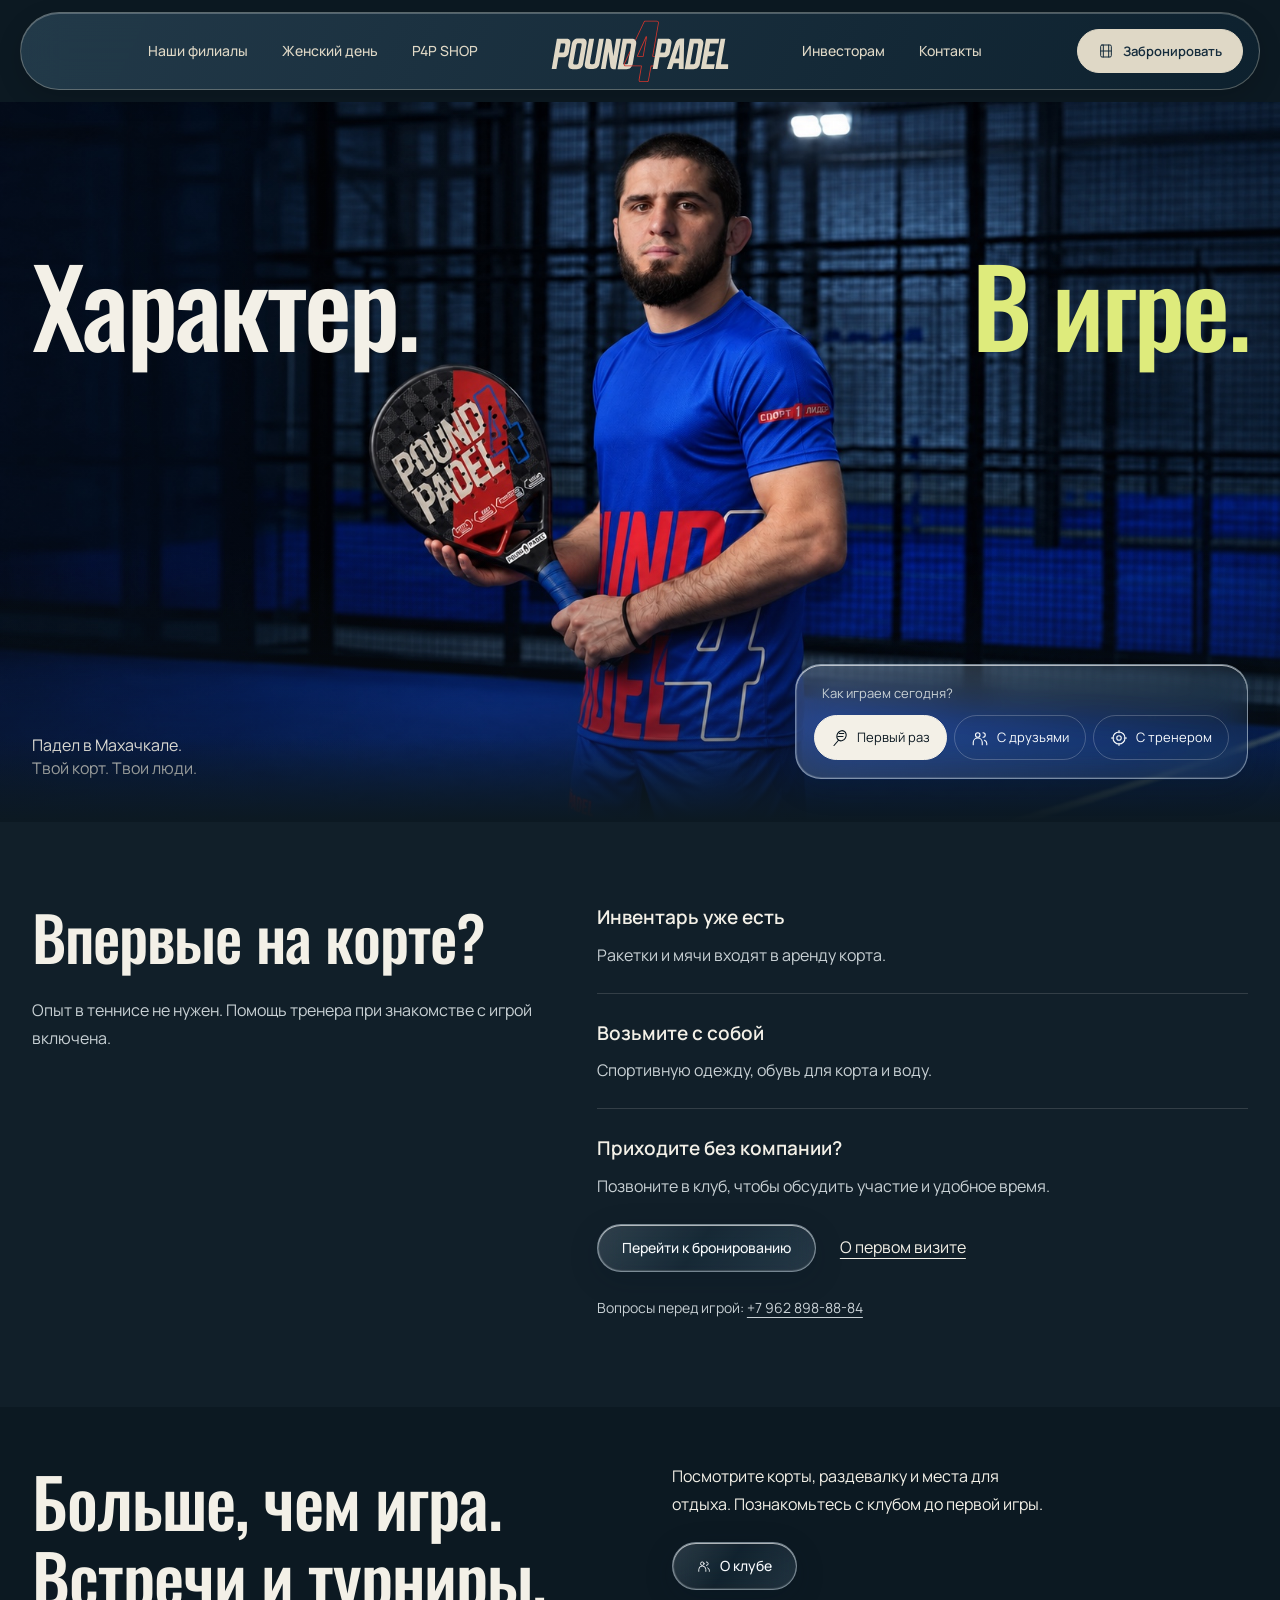
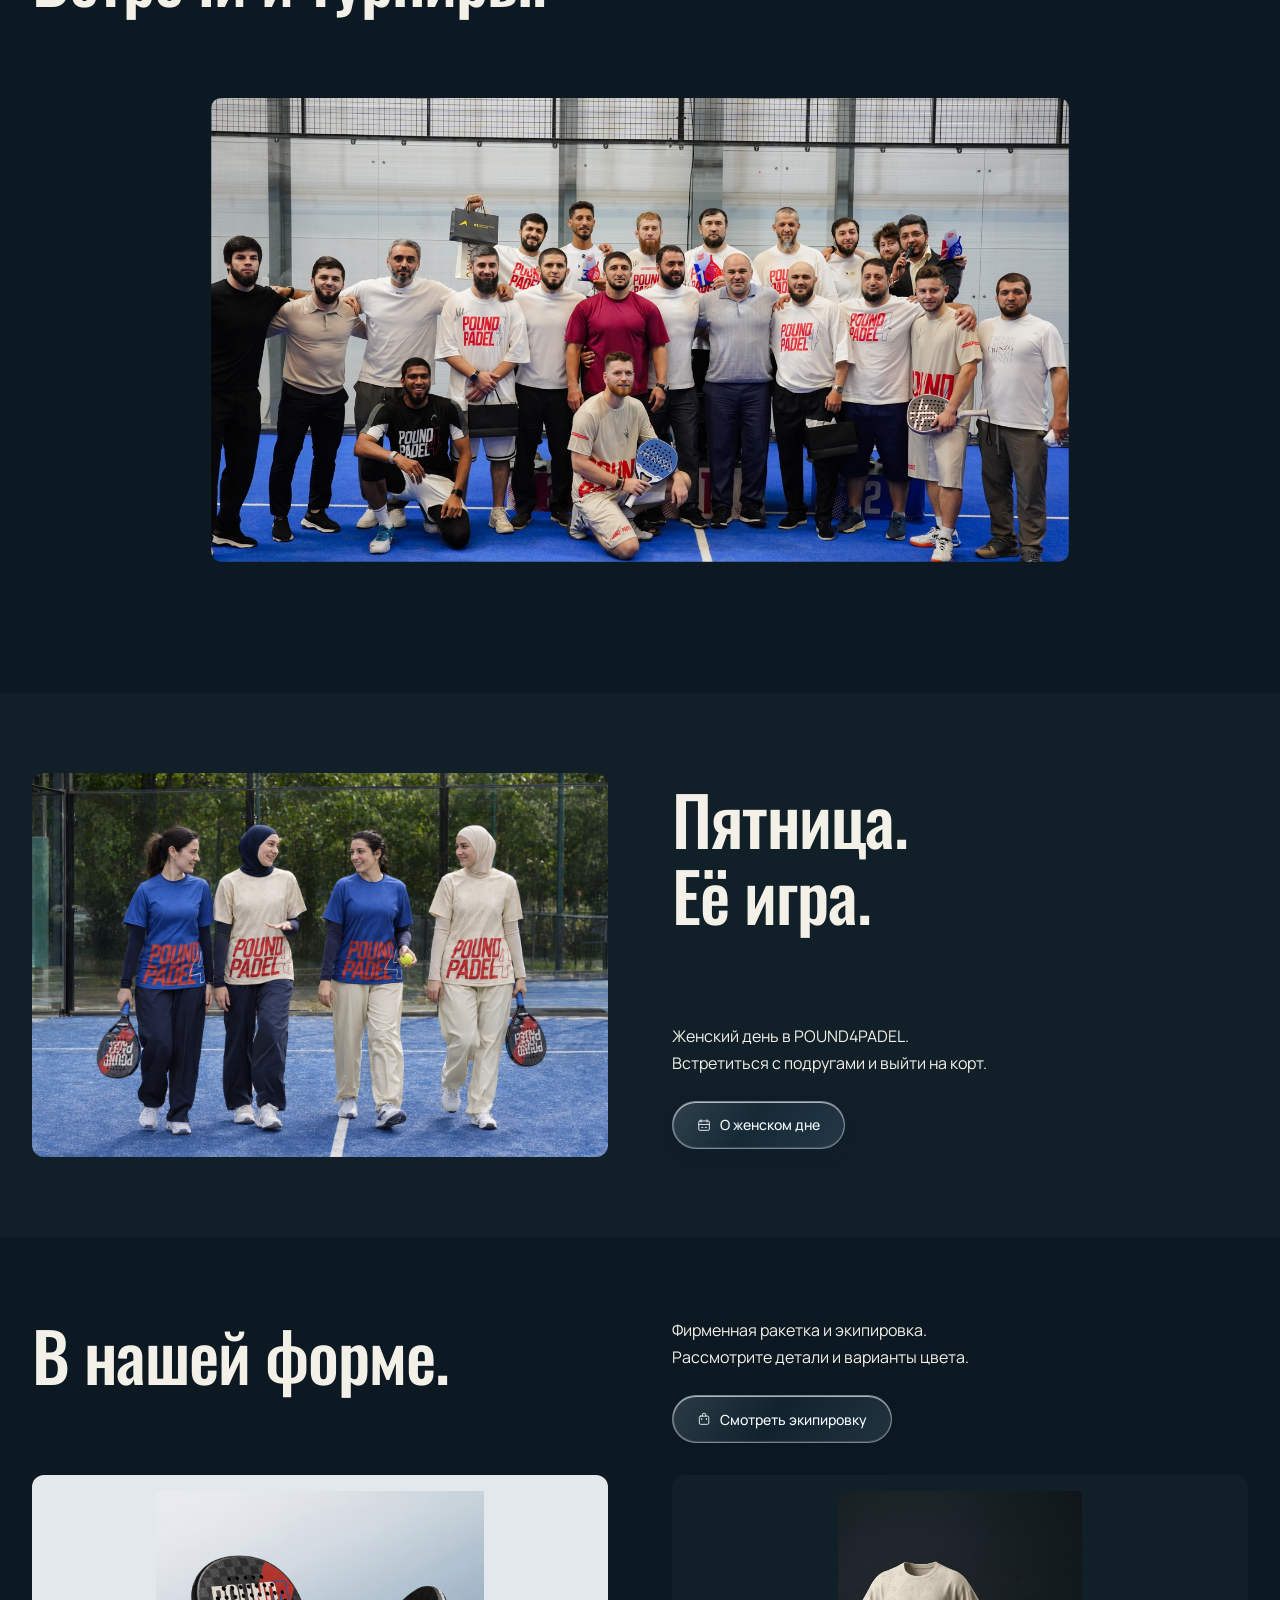
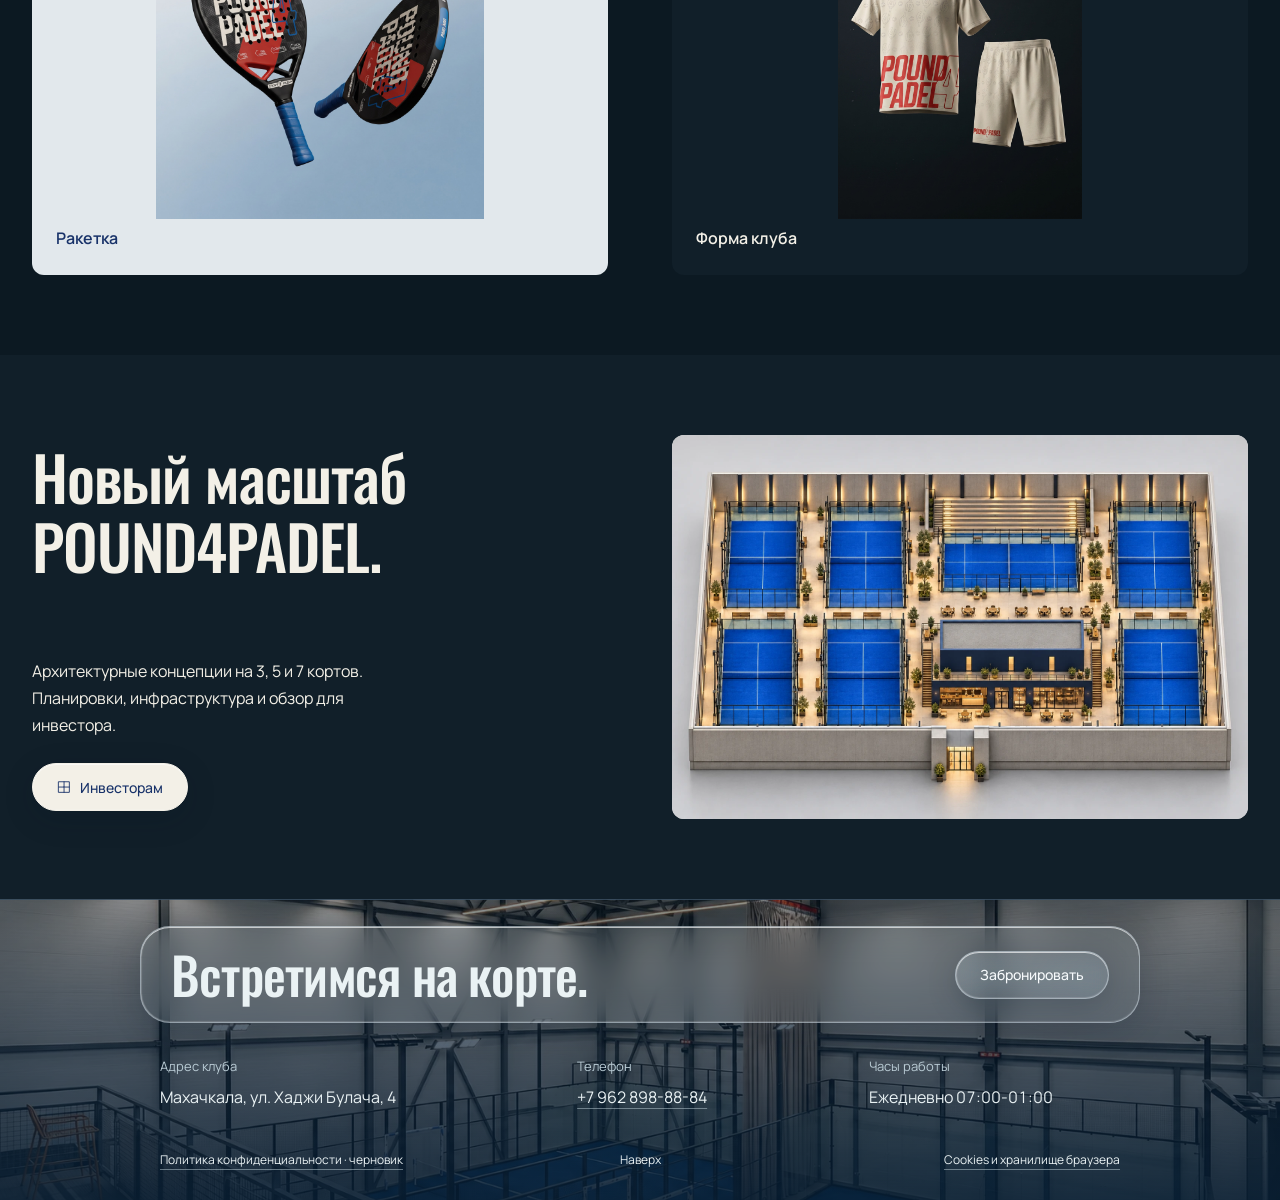
==== commit 2f780cf0: "Add branches placeholder and showcase padel kit" ====
--- a/index.html
+++ b/index.html
@@ -103,8 +103,8 @@
 }
 </script>
 <link rel="preload" href="assets/logo.svg" as="image"><script>document.documentElement.dataset.chrome=new URLSearchParams(location.search).get("chrome")||"compact";</script><script defer src="astra-motion.js?v=1"></script></head>
-<body class="site-experience home-page"><script src="loader.js?v=logo-draw-1"></script><a class="skip" href="#main">К содержанию</a><header class="header" id="top"><a class="brand" href="./" aria-label="POUND4PADEL - главная"><img src="assets/logo.svg" width="150" height="53" alt="POUND4PADEL"></a><nav id="navigation" aria-label="Основная навигация"><span class="nav-left"><a href="club.html">Наши филиалы</a><a href="women.html">Женский день</a><a href="equipment.html">p4p shop</a></span><span class="nav-right"><a href="investors.html">Инвесторам</a><a href="#contacts">Контакты</a></span></nav><a class="header-cta ui-button ui-button-small" href="https://app.pound4padel.pro/"><svg class="site-icon" viewBox="0 0 24 24" fill="none" stroke="currentColor" stroke-width="1.6" stroke-linecap="round" stroke-linejoin="round" aria-hidden="true"><rect x="4" y="3" width="16" height="18" rx="2"/><path d="M4 12h16M8 3v18m8-18v18"/></svg>Забронировать</a><span class="header-city">Махачкала</span><button class="menu" aria-label="Открыть меню" aria-controls="navigation" aria-expanded="false"><i class="menu-lines" aria-hidden="true"><span></span><span></span></i><b class="menu-label" aria-hidden="true">Меню</b></button></header><main id="main"><section class="hero" aria-labelledby="hero-title"><img class="hero-photo" src="assets/islam-likeness-corrected.jpg" width="1672" height="941" alt="Ислам Махачев на падел-корте в фирменной форме POUND4PADEL." fetchpriority="high"><div class="hero-shade"></div><h1 id="hero-title"><span class="hero-left">Характер.</span><span class="hero-right">В игре.</span></h1><p class="hero-note">Падел в Махачкале.<br>Твой корт. Твои люди.</p><div class="game-dock" aria-label="Быстрый выбор игры"><p>Как играем сегодня?</p><div><a href="club.html?format=start#play"><svg class="site-icon" viewBox="0 0 24 24" fill="none" stroke="currentColor" stroke-width="1.6" stroke-linecap="round" stroke-linejoin="round" aria-hidden="true"><ellipse cx="14" cy="9" rx="6" ry="7" transform="rotate(30 14 9)"/><path d="m10 15-6 7m7-16h6m-8 4h7"/></svg>Первый раз</a><a href="club.html?format=friends#play"><svg class="site-icon" viewBox="0 0 24 24" fill="none" stroke="currentColor" stroke-width="1.6" stroke-linecap="round" stroke-linejoin="round" aria-hidden="true"><circle cx="9" cy="8" r="3"/><path d="M3 21v-3a6 6 0 0 1 12 0v3M16 5a3 3 0 0 1 0 6m2 4a5 5 0 0 1 3 4v2"/></svg>С друзьями</a><a href="club.html?format=practice#play"><svg class="site-icon" viewBox="0 0 24 24" fill="none" stroke="currentColor" stroke-width="1.6" stroke-linecap="round" stroke-linejoin="round" aria-hidden="true"><circle cx="12" cy="12" r="8"/><circle cx="12" cy="12" r="3"/><path d="M12 2v3m0 14v3M2 12h3m14 0h3"/></svg>С тренером</a></div></div></section>
-<section class="visitor-guide section" id="first-game" aria-labelledby="first-game-title"><div><h2 id="first-game-title">Впервые на корте?</h2><p>Опыт в теннисе не нужен. Помощь тренера при знакомстве с игрой включена.</p></div><div><dl class="visitor-facts"><div><dt>Инвентарь уже есть</dt><dd>Ракетки и мячи входят в аренду корта.</dd></div><div><dt>Возьмите с собой</dt><dd>Спортивную одежду, обувь для корта и воду.</dd></div><div><dt>Приходите без компании?</dt><dd>Позвоните в клуб, чтобы обсудить участие и удобное время.</dd></div></dl><div class="visitor-actions"><a class="ui-button" href="https://app.pound4padel.pro/">Перейти к бронированию</a><a class="visitor-text-link" href="club.html#first">О первом визите</a></div><p class="visitor-contact">Вопросы перед игрой: <a href="tel:+79628988884">+7 962 898-88-84</a></p></div></section>
+<body class="site-experience home-page"><script src="loader.js?v=logo-draw-1"></script><a class="skip" href="#main">К содержанию</a><header class="header" id="top"><a class="brand" href="./" aria-label="POUND4PADEL - главная"><img src="assets/logo.svg" width="150" height="53" alt="POUND4PADEL"></a><nav id="navigation" aria-label="Основная навигация"><span class="nav-left"><a href="club.html">Наши филиалы</a><a href="women.html">Женский день</a><a href="equipment.html">P4P SHOP</a></span><span class="nav-right"><a href="investors.html">Инвесторам</a><a href="#contacts">Контакты</a></span></nav><a class="header-cta ui-button ui-button-small" href="https://app.pound4padel.pro/"><svg class="site-icon" viewBox="0 0 24 24" fill="none" stroke="currentColor" stroke-width="1.6" stroke-linecap="round" stroke-linejoin="round" aria-hidden="true"><rect x="4" y="3" width="16" height="18" rx="2"/><path d="M4 12h16M8 3v18m8-18v18"/></svg>Забронировать</a><span class="header-city">Махачкала</span><button class="menu" aria-label="Открыть меню" aria-controls="navigation" aria-expanded="false"><i class="menu-lines" aria-hidden="true"><span></span><span></span></i><b class="menu-label" aria-hidden="true">Меню</b></button></header><main id="main"><section class="hero" aria-labelledby="hero-title"><img class="hero-photo" src="assets/islam-likeness-corrected.jpg" width="1672" height="941" alt="Ислам Махачев на падел-корте в фирменной форме POUND4PADEL." fetchpriority="high"><div class="hero-shade"></div><h1 id="hero-title"><span class="hero-left">Характер.</span><span class="hero-right">В игре.</span></h1><p class="hero-note">Падел в Махачкале.<br>Твой корт. Твои люди.</p><div class="game-dock" aria-label="Быстрый выбор игры"><p>Как играем сегодня?</p><div><a href="club.html"><svg class="site-icon" viewBox="0 0 24 24" fill="none" stroke="currentColor" stroke-width="1.6" stroke-linecap="round" stroke-linejoin="round" aria-hidden="true"><ellipse cx="14" cy="9" rx="6" ry="7" transform="rotate(30 14 9)"/><path d="m10 15-6 7m7-16h6m-8 4h7"/></svg>Первый раз</a><a href="club.html"><svg class="site-icon" viewBox="0 0 24 24" fill="none" stroke="currentColor" stroke-width="1.6" stroke-linecap="round" stroke-linejoin="round" aria-hidden="true"><circle cx="9" cy="8" r="3"/><path d="M3 21v-3a6 6 0 0 1 12 0v3M16 5a3 3 0 0 1 0 6m2 4a5 5 0 0 1 3 4v2"/></svg>С друзьями</a><a href="club.html"><svg class="site-icon" viewBox="0 0 24 24" fill="none" stroke="currentColor" stroke-width="1.6" stroke-linecap="round" stroke-linejoin="round" aria-hidden="true"><circle cx="12" cy="12" r="8"/><circle cx="12" cy="12" r="3"/><path d="M12 2v3m0 14v3M2 12h3m14 0h3"/></svg>С тренером</a></div></div></section>
+<section class="visitor-guide section" id="first-game" aria-labelledby="first-game-title"><div><h2 id="first-game-title">Впервые на корте?</h2><p>Опыт в теннисе не нужен. Помощь тренера при знакомстве с игрой включена.</p></div><div><dl class="visitor-facts"><div><dt>Инвентарь уже есть</dt><dd>Ракетки и мячи входят в аренду корта.</dd></div><div><dt>Возьмите с собой</dt><dd>Спортивную одежду, обувь для корта и воду.</dd></div><div><dt>Приходите без компании?</dt><dd>Позвоните в клуб, чтобы обсудить участие и удобное время.</dd></div></dl><div class="visitor-actions"><a class="ui-button" href="https://app.pound4padel.pro/">Перейти к бронированию</a><a class="visitor-text-link" href="club.html">О первом визите</a></div><p class="visitor-contact">Вопросы перед игрой: <a href="tel:+79628988884">+7 962 898-88-84</a></p></div></section>
 <section class="home-club section" id="club"><div class="section-heading"><h2>Больше, чем игра.<br>Встречи и турниры.</h2><div class="teaser-copy"><p>Посмотрите корты, раздевалку и места для отдыха. Познакомьтесь с клубом до первой игры.</p><a class="ui-button" href="club.html"><svg class="site-icon" viewBox="0 0 24 24" fill="none" stroke="currentColor" stroke-width="1.6" stroke-linecap="round" stroke-linejoin="round" aria-hidden="true"><circle cx="9" cy="8" r="3"/><path d="M3 21v-3a6 6 0 0 1 12 0v3M16 5a3 3 0 0 1 0 6m2 4a5 5 0 0 1 3 4v2"/></svg>О клубе</a></div></div><a class="teaser-photo motion-reveal" href="club.html" aria-label="Познакомиться с клубом"><img src="assets/club-community.jpg" width="1800" height="1200" alt="Участники встречи на корте POUND4PADEL" loading="lazy"></a></section>
 <section class="home-women section" id="women"><div class="section-heading"><h2>Пятница.<br>Её игра.</h2><div class="teaser-copy"><p>Женский день в POUND4PADEL.<br>Встретиться с подругами и выйти на корт.</p><a class="ui-button" href="women.html"><svg class="site-icon" viewBox="0 0 24 24" fill="none" stroke="currentColor" stroke-width="1.6" stroke-linecap="round" stroke-linejoin="round" aria-hidden="true"><rect x="3" y="5" width="18" height="16" rx="2"/><path d="M7 3v4m10-4v4M3 11h18m-13 5h2m4 0h2"/></svg>О женском дне</a></div></div><a class="teaser-photo" href="women.html" aria-label="Подробнее о женском дне"><img src="assets/women-friday.jpg" width="1536" height="1024" alt="Участницы женского дня на падел-корте" loading="lazy"></a></section>
 <section class="home-equipment section" id="equipment"><div class="section-heading"><h2>В нашей форме.</h2><div class="teaser-copy"><p>Фирменная ракетка и экипировка.<br>Рассмотрите детали и варианты цвета.</p><a class="ui-button" href="equipment.html"><svg class="site-icon" viewBox="0 0 24 24" fill="none" stroke="currentColor" stroke-width="1.6" stroke-linecap="round" stroke-linejoin="round" aria-hidden="true"><rect x="4" y="7" width="16" height="14" rx="2"/><path d="M9 7V5a3 3 0 0 1 6 0v2M8 11v2m8-2v2"/></svg>Смотреть экипировку</a></div></div><div class="home-products"><a href="equipment.html#racket"><img src="assets/rackets.jpeg" width="2048" height="2048" alt="Фирменная ракетка POUND4PADEL" loading="lazy"><span>Ракетка</span></a><a href="equipment.html#kit"><img src="assets/kit.jpeg" width="1792" height="2400" alt="Бежевая форма POUND4PADEL" loading="lazy"><span>Форма клуба</span></a></div></section>
